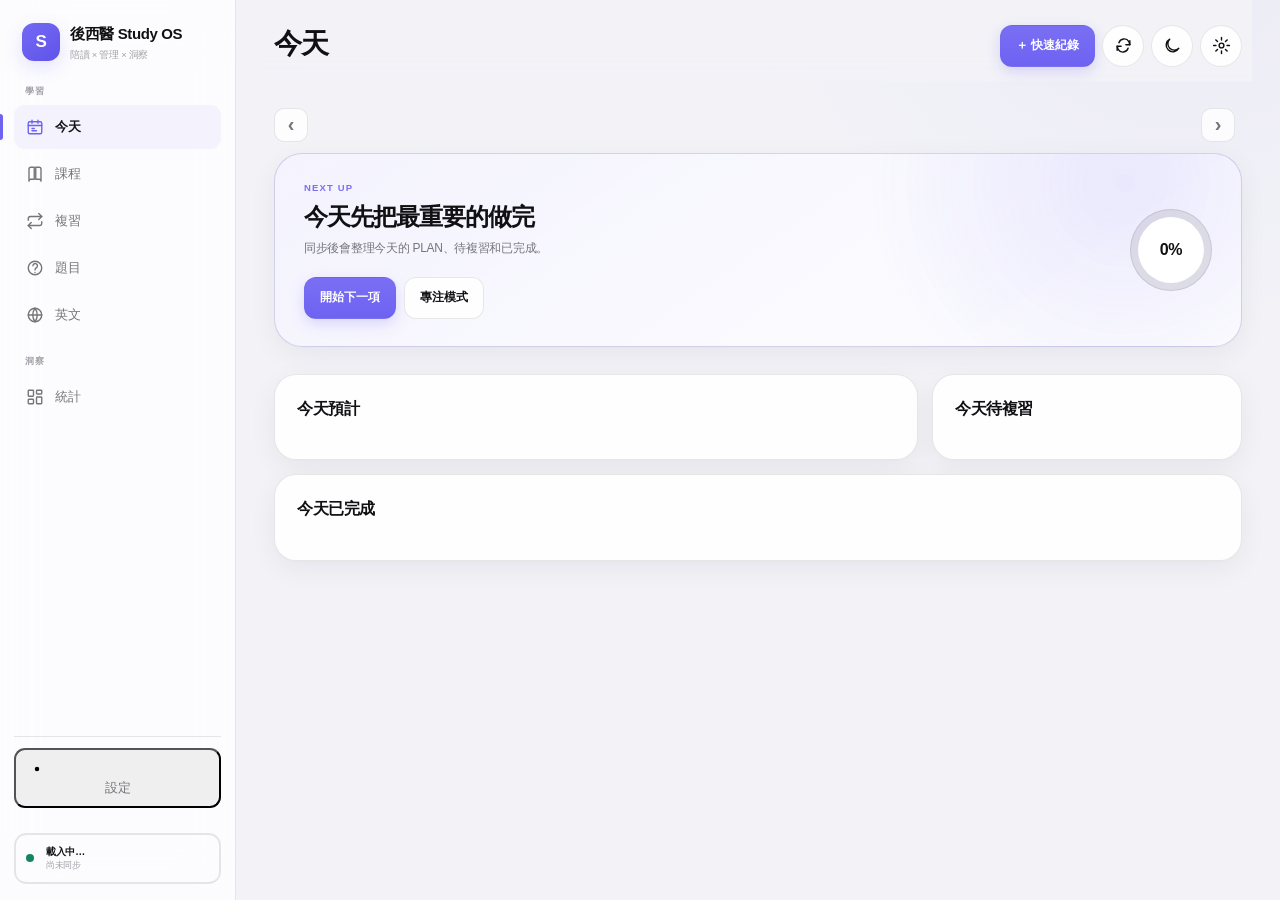
==== index.html @ f929968f "Cache + Sync Fix Final" ====
<!doctype html>
<html lang="zh-Hant">
<head>
<meta charset="utf-8">
<meta name="viewport" content="width=device-width,initial-scale=1,viewport-fit=cover">
<meta name="theme-color" content="#6d63f2">
<title>後西醫 Study OS</title>
<link rel="manifest" href="manifest.webmanifest">
<link rel="apple-touch-icon" href="icon-180.png">
<style>
:root{
  --bg:#f3f5f9;--panel:rgba(255,255,255,.92);--panel2:#fff;--text:#101828;--muted:#667085;
  --line:#e6e9ef;--accent:#6d63f2;--accent2:#9b8cff;--soft:#eeecff;--green:#13966a;
  --greenSoft:#e7f8f1;--amber:#c98212;--amberSoft:#fff4da;--red:#d64545;--redSoft:#ffeded;
  --blue:#3478f6;--shadow:0 18px 50px rgba(18,25,38,.075);--radius:21px
}
[data-theme="dark"]{
  --bg:#0b0f17;--panel:rgba(19,25,37,.93);--panel2:#121823;--text:#f6f7fb;--muted:#98a2b3;
  --line:#263144;--accent:#9c96ff;--accent2:#b5adff;--soft:#28234d;--green:#50d5a2;
  --greenSoft:#12352a;--amber:#f3bb59;--amberSoft:#3c2d13;--red:#ff7777;--redSoft:#401f23;
  --blue:#74a6ff;--shadow:0 18px 50px rgba(0,0,0,.28)
}
*{box-sizing:border-box}html{scroll-behavior:smooth}body{margin:0;background:var(--bg);color:var(--text);font-family:-apple-system,BlinkMacSystemFont,"SF Pro Display","PingFang TC","Noto Sans TC","Segoe UI",sans-serif;letter-spacing:-.014em}
button,input,select,textarea{font:inherit}button{cursor:pointer}.hidden{display:none!important}
.shell{display:grid;grid-template-columns:244px 1fr;min-height:100vh}
.sidebar{position:fixed;inset:0 auto 0 0;width:244px;padding:27px 17px;border-right:1px solid var(--line);background:color-mix(in srgb,var(--panel2) 94%,transparent);backdrop-filter:blur(22px);z-index:30}
.brand{display:flex;gap:11px;align-items:center;padding:0 9px 22px}.logo{width:43px;height:43px;border-radius:14px;background:linear-gradient(135deg,var(--accent),#927cff);display:grid;place-items:center;color:white;font-weight:900;box-shadow:0 10px 25px rgba(109,99,242,.25)}
.brand h1{font-size:16px;margin:0}.brand small{display:block;color:var(--muted);font-size:11px;margin-top:3px}
.nav{display:grid;gap:5px}.nav button,.mobile-nav button{border:0;background:transparent;color:var(--muted)}
.nav button{padding:11px 12px;border-radius:13px;text-align:left;display:flex;gap:10px;align-items:center;font-weight:620}.nav button:hover,.nav button.active{background:var(--soft);color:var(--accent)}.nav button.active{font-weight:780}
.nav svg,.mobile-nav svg,.icon-btn svg{width:19px;height:19px;fill:none;stroke:currentColor;stroke-width:1.8;stroke-linecap:round;stroke-linejoin:round}
.sidebar-foot{position:absolute;left:17px;right:17px;bottom:20px}.syncbox{padding:12px;border-radius:15px;border:1px solid var(--line);background:var(--panel);font-size:11px;color:var(--muted);line-height:1.5}.dot{width:8px;height:8px;border-radius:50%;display:inline-block;background:var(--green);margin-right:6px}.dot.warn{background:var(--amber)}.dot.bad{background:var(--red)}
.main{grid-column:2;width:100%;max-width:1480px;margin:0 auto;padding:27px 32px 78px}
.topbar{display:flex;align-items:center;justify-content:space-between;gap:16px;margin-bottom:22px}.hello h2{margin:0 0 5px;font-size:25px}.hello p{margin:0;color:var(--muted);font-size:13px}.top-actions{display:flex;gap:8px;align-items:center}
.btn{border:1px solid var(--line);background:var(--panel2);color:var(--text);padding:10px 14px;border-radius:13px;font-weight:700;box-shadow:0 3px 10px rgba(16,24,40,.025)}.btn:hover{transform:translateY(-1px)}.btn.primary{background:var(--accent);border-color:var(--accent);color:white}.btn.danger{color:var(--red)}.btn.small{padding:7px 10px;border-radius:10px;font-size:12px}.icon-btn{width:42px;height:42px;display:grid;place-items:center;padding:0}
.view{display:none}.view.active{display:block}
.card{background:var(--panel);border:1px solid var(--line);border-radius:var(--radius);box-shadow:var(--shadow);backdrop-filter:blur(18px)}
.kpis{display:grid;grid-template-columns:repeat(4,minmax(0,1fr));gap:13px;margin-bottom:13px}.kpi{padding:18px}.kpi .label{color:var(--muted);font-size:12px}.kpi .value{font-size:29px;font-weight:850;margin-top:10px}.kpi .sub{font-size:11px;color:var(--muted);margin-top:5px}
.grid2{display:grid;grid-template-columns:minmax(0,1.35fr) minmax(300px,.65fr);gap:13px;margin-bottom:13px}.grid-equal{display:grid;grid-template-columns:repeat(2,minmax(0,1fr));gap:13px;margin-bottom:13px}.section{padding:19px}.section-head{display:flex;justify-content:space-between;align-items:center;gap:10px;margin-bottom:14px}.section-head h3{font-size:15px;margin:0}.section-head span{font-size:11px;color:var(--muted)}
.hero{padding:24px;background:linear-gradient(135deg,color-mix(in srgb,var(--accent) 13%,var(--panel)),var(--panel));margin-bottom:13px}.hero h3{margin:0 0 7px;font-size:19px}.hero p{margin:0;color:var(--muted);font-size:13px}.hero-actions{display:flex;gap:8px;margin-top:16px;flex-wrap:wrap}
.list{display:grid;gap:8px}.item{display:flex;align-items:center;justify-content:space-between;gap:12px;padding:12px 13px;border:1px solid var(--line);border-radius:14px;background:color-mix(in srgb,var(--panel2) 75%,transparent)}.item-main{min-width:0}.item strong{display:block;font-size:13px;line-height:1.35}.item small{display:block;color:var(--muted);font-size:11px;margin-top:4px;line-height:1.35}.item-actions{display:flex;gap:6px;flex-shrink:0}
.empty{color:var(--muted);font-size:12px;text-align:center;padding:22px 8px}
.subject-grid{display:grid;grid-template-columns:repeat(2,minmax(0,1fr));gap:11px}.subject-card{border:1px solid var(--line);border-radius:16px;padding:14px;background:color-mix(in srgb,var(--panel2) 78%,transparent)}.subject-top{display:flex;justify-content:space-between;gap:10px}.subject-name{font-weight:800}.subject-pct{font-size:12px;color:var(--muted)}.progress{height:8px;background:var(--line);border-radius:99px;overflow:hidden;margin:10px 0 7px}.progress i{display:block;height:100%;background:linear-gradient(90deg,var(--accent),var(--accent2));border-radius:99px}.subject-meta{font-size:11px;color:var(--muted);display:flex;justify-content:space-between;gap:6px}.maturity{font-size:11px;color:var(--green);margin-top:7px}
.week-bars{height:165px;display:flex;gap:10px;align-items:end}.daybar{flex:1;display:grid;justify-items:center;gap:5px}.bars{height:125px;display:flex;gap:4px;align-items:end}.bar{width:10px;min-height:2px;background:var(--line);border-radius:7px 7px 3px 3px}.bar.done{background:var(--accent)}.daybar label{font-size:10px;color:var(--muted)}
.subject-switch-wrap{display:flex;align-items:center;justify-content:space-between;gap:10px;margin-bottom:13px}.subject-switch{display:flex;gap:4px;padding:5px;border:1px solid var(--line);background:var(--panel);border-radius:15px;overflow:auto}.subject-switch button{border:0;background:transparent;color:var(--muted);font-weight:750;padding:8px 15px;border-radius:11px;white-space:nowrap}.subject-switch button.active{background:var(--accent);color:white;box-shadow:0 6px 16px rgba(109,99,242,.2)}.subject-context{font-size:11px;color:var(--muted)}
.toolbar{display:flex;gap:9px;flex-wrap:wrap;margin-bottom:13px}.search{flex:1;min-width:210px}.search input,.field input,.field select,.field textarea,.select{width:100%;padding:10px 12px;border-radius:12px;border:1px solid var(--line);background:var(--panel2);color:var(--text);outline:none}.select{width:auto}.field textarea{resize:vertical;min-height:76px}
.table-card{overflow:hidden}.table-wrap{overflow:auto;max-height:calc(100vh - 250px)}table{width:100%;border-collapse:collapse;min-width:900px}th{position:sticky;top:0;z-index:2;background:var(--panel2);padding:11px 13px;text-align:left;color:var(--muted);font-size:10px;text-transform:uppercase;letter-spacing:.04em;border-bottom:1px solid var(--line)}td{padding:12px 13px;border-bottom:1px solid var(--line);font-size:12px;vertical-align:middle}tr[data-course-key]{cursor:pointer}tr:hover td{background:color-mix(in srgb,var(--soft) 34%,transparent)}.code{color:var(--accent);font-weight:850}.badge{display:inline-flex;align-items:center;padding:4px 8px;border-radius:99px;font-size:10px;font-weight:800}.badge.done{background:var(--greenSoft);color:var(--green)}.badge.progressing{background:var(--amberSoft);color:var(--amber)}.badge.none{background:var(--line);color:var(--muted)}.badge.high{background:var(--redSoft);color:var(--red)}.badge.blue{background:color-mix(in srgb,var(--blue) 12%,transparent);color:var(--blue)}
.review-grid{display:grid;grid-template-columns:repeat(3,minmax(0,1fr));gap:13px}.review-col{padding:16px}.review-list{display:grid;gap:8px;max-height:62vh;overflow:auto}.review-item{padding:11px 12px;border:1px solid var(--line);border-radius:13px;background:color-mix(in srgb,var(--panel2) 78%,transparent)}.review-item strong{font-size:12px;display:block}.review-item small{font-size:10px;color:var(--muted);display:block;margin-top:4px}.due{color:var(--red)!important}.soon{color:var(--amber)!important}
.chips{display:flex;gap:6px;flex-wrap:wrap}.chip{font-size:10px;padding:5px 8px;border-radius:99px;background:var(--soft);color:var(--accent);font-weight:750}
.metric-row{display:grid;grid-template-columns:repeat(2,minmax(0,1fr));gap:9px}.metric{padding:12px;border-radius:14px;border:1px solid var(--line);background:color-mix(in srgb,var(--panel2) 75%,transparent)}.metric b{font-size:20px}.metric small{display:block;color:var(--muted);font-size:10px;margin-top:3px}
.source-bars{display:grid;gap:9px}.source-row{display:grid;grid-template-columns:100px 1fr 40px;align-items:center;gap:9px;font-size:11px}.source-row .progress{margin:0}
.settings-grid{display:grid;grid-template-columns:repeat(2,minmax(0,1fr));gap:13px}.setting-card{padding:19px}.note{padding:11px 12px;background:var(--soft);color:var(--muted);border-radius:12px;font-size:11px;line-height:1.55;margin-bottom:13px}.field{margin-bottom:11px}.field label{font-size:11px;color:var(--muted);font-weight:700;display:block;margin-bottom:6px}.field-row{display:grid;grid-template-columns:repeat(2,minmax(0,1fr));gap:9px}.helper{font-size:10px;color:var(--muted);margin-top:5px}.dropzone{padding:23px;border:1.5px dashed var(--line);border-radius:15px;text-align:center;color:var(--muted);font-size:12px}.dropzone.drag{border-color:var(--accent);background:var(--soft)}
.modal{position:fixed;inset:0;background:rgba(8,12,20,.48);backdrop-filter:blur(8px);z-index:100;display:none;align-items:center;justify-content:center;padding:18px}.modal.show{display:flex}.modal-card{width:min(760px,100%);max-height:90vh;overflow:auto;background:var(--panel2);border:1px solid var(--line);border-radius:22px;box-shadow:0 25px 80px rgba(0,0,0,.25)}.modal-head{position:sticky;top:0;z-index:4;background:var(--panel2);padding:17px 18px;border-bottom:1px solid var(--line);display:flex;justify-content:space-between;align-items:center}.modal-head h3{margin:0;font-size:16px}.modal-body{padding:18px}.bulk-list{display:grid;gap:7px;max-height:48vh;overflow:auto}.bulk-item{display:flex;gap:10px;align-items:center;border:1px solid var(--line);border-radius:13px;padding:10px}.bulk-main{flex:1;min-width:0}.bulk-main strong{font-size:12px;display:block}.bulk-main small{font-size:10px;color:var(--muted);display:block;margin-top:3px}.bulk-side{display:flex;gap:5px}
.detail-history{display:grid;gap:7px}.history-row{padding:10px 11px;border-left:3px solid var(--line);background:color-mix(in srgb,var(--panel) 80%,transparent);border-radius:0 11px 11px 0}.history-row.done{border-left-color:var(--green)}.history-row.plan{border-left-color:var(--accent)}.history-row small{color:var(--muted)}
.toast{position:fixed;left:50%;bottom:24px;transform:translate(-50%,20px);opacity:0;pointer-events:none;z-index:200;background:#101828;color:white;border-radius:13px;padding:11px 13px;box-shadow:0 18px 50px rgba(0,0,0,.25);font-size:12px;display:flex;gap:12px;align-items:center;transition:.2s}.toast.show{opacity:1;transform:translate(-50%,0);pointer-events:auto}.toast button{border:0;background:#fff;color:#101828;padding:5px 8px;border-radius:8px;font-size:10px;font-weight:800}
.update-banner{position:fixed;left:50%;top:15px;transform:translateX(-50%);z-index:210;background:var(--text);color:var(--bg);border-radius:13px;padding:10px 13px;font-size:11px;box-shadow:var(--shadow)}
.mobile-nav{display:none}
@media(max-width:980px){.shell{grid-template-columns:1fr}.sidebar{display:none}.main{grid-column:1;padding:20px 18px 88px}.mobile-nav{display:grid;grid-template-columns:repeat(6,1fr);position:fixed;left:10px;right:10px;bottom:max(10px,env(safe-area-inset-bottom));z-index:60;background:color-mix(in srgb,var(--panel2) 95%,transparent);border:1px solid var(--line);border-radius:18px;box-shadow:0 15px 45px rgba(0,0,0,.14);backdrop-filter:blur(22px);overflow:hidden}.mobile-nav button{padding:9px 2px 8px;display:grid;justify-items:center;gap:3px;font-size:9px}.mobile-nav button.active{color:var(--accent);background:var(--soft)}.kpis{grid-template-columns:repeat(2,1fr)}.grid2,.grid-equal,.settings-grid{grid-template-columns:1fr}.review-grid{grid-template-columns:1fr}.review-list{max-height:360px}.topbar{align-items:flex-start}.top-actions .quick-label{display:none}}
@media(max-width:620px){.main{padding:16px 12px 88px}.hello h2{font-size:21px}.kpi{padding:15px}.kpi .value{font-size:25px}.subject-grid{grid-template-columns:1fr}.subject-switch-wrap{display:block}.subject-switch{display:grid;grid-template-columns:repeat(4,1fr);margin-bottom:7px}.subject-switch button{padding:8px 4px;font-size:11px}.subject-context{text-align:right}.field-row{grid-template-columns:1fr}.item{align-items:flex-start;flex-direction:column}.item-actions{width:100%}.item-actions .btn{flex:1}.modal{padding:8px}.modal-card{border-radius:18px;max-height:94vh}}

/* ===== UI/UX POLISH FINAL ===== */
:root{
  --ease:cubic-bezier(.2,.8,.2,1);
}
body{transition:background .22s var(--ease),color .22s var(--ease)}
button,.btn,.item,.subject-card,.review-item,.kpi,.card{transition:transform .16s var(--ease),box-shadow .16s var(--ease),background .16s var(--ease),border-color .16s var(--ease)}
button:active,.btn:active{transform:scale(.985)}
.card:hover{box-shadow:0 20px 55px rgba(16,24,40,.09)}
[data-theme="dark"] .card:hover{box-shadow:0 20px 55px rgba(0,0,0,.34)}
.focus-strip{display:grid;grid-template-columns:1fr auto;gap:14px;align-items:center;padding:18px 20px;margin-bottom:13px;background:linear-gradient(135deg,color-mix(in srgb,var(--accent) 12%,var(--panel)),var(--panel))}
.focus-strip .eyebrow{font-size:10px;letter-spacing:.08em;text-transform:uppercase;color:var(--accent);font-weight:900}
.focus-strip h3{margin:5px 0 4px;font-size:18px;line-height:1.35}
.focus-strip p{margin:0;color:var(--muted);font-size:11px}
.focus-ring{width:70px;height:70px;border-radius:50%;display:grid;place-items:center;background:conic-gradient(var(--accent) var(--ring,0%),var(--line) 0);position:relative}
.focus-ring:after{content:"";position:absolute;inset:7px;border-radius:50%;background:var(--panel2)}
.focus-ring strong{position:relative;z-index:1;font-size:15px}
.today-mini{display:grid;grid-template-columns:repeat(3,1fr);gap:8px;margin-bottom:13px}
.today-mini .mini{padding:13px 14px;border:1px solid var(--line);border-radius:15px;background:var(--panel)}
.today-mini b{display:block;font-size:20px}.today-mini small{font-size:10px;color:var(--muted)}
.plan-row.completed{opacity:.62}.plan-row.completed strong{text-decoration:line-through;text-decoration-thickness:1px}
.status-check{width:26px;height:26px;border-radius:50%;display:grid;place-items:center;background:var(--greenSoft);color:var(--green);font-size:14px;font-weight:900}
.attention-toggle{display:inline-flex;gap:5px;padding:4px;border-radius:13px;background:var(--panel);border:1px solid var(--line)}
.attention-toggle button{border:0;background:transparent;color:var(--muted);padding:7px 10px;border-radius:9px;font-size:11px;font-weight:750}
.attention-toggle button.active{background:var(--accent);color:#fff}
.action-sheet-grid{display:grid;grid-template-columns:repeat(2,1fr);gap:10px}
.action-card{border:1px solid var(--line);background:var(--panel);border-radius:16px;padding:16px;text-align:left}
.action-card b{display:block;font-size:14px}.action-card small{display:block;color:var(--muted);font-size:10px;margin-top:5px}
.action-icon{width:36px;height:36px;border-radius:12px;display:grid;place-items:center;background:var(--soft);color:var(--accent);font-weight:900;margin-bottom:11px}
.mobile-course-list{display:none}
.course-card-mobile{padding:14px;border:1px solid var(--line);border-radius:16px;background:var(--panel);margin-bottom:9px}
.course-card-mobile .row1{display:flex;justify-content:space-between;gap:10px;align-items:start}
.course-card-mobile .code2{font-weight:900;color:var(--accent);font-size:13px}
.course-card-mobile .topic2{font-weight:780;font-size:13px;margin-top:3px;line-height:1.35}
.course-card-mobile .meta2{display:flex;gap:6px;flex-wrap:wrap;margin-top:9px}
.course-card-mobile .maturity2{display:flex;align-items:center;gap:8px;margin-top:10px;font-size:10px;color:var(--muted)}
.course-card-mobile .maturity2 .progress{flex:1;margin:0}
.time-pill{font-size:10px;font-weight:850;padding:5px 8px;border-radius:999px;background:var(--soft);color:var(--accent)}
.time-pill.overdue{background:var(--redSoft);color:var(--red)}
.time-pill.today{background:var(--amberSoft);color:var(--amber)}
.sync-compact{display:inline-flex;align-items:center;gap:6px;color:var(--muted);font-size:10px}
.sync-compact .dot{margin:0}
.quick-fab{display:none;position:fixed;right:16px;bottom:88px;width:54px;height:54px;border-radius:50%;border:0;background:var(--accent);color:white;font-size:25px;box-shadow:0 16px 35px rgba(109,99,242,.33);z-index:58}
.details-group{border:1px solid var(--line);border-radius:14px;overflow:hidden}
.details-group summary{list-style:none;padding:13px 14px;cursor:pointer;font-size:12px;font-weight:800;background:color-mix(in srgb,var(--panel2) 85%,transparent)}
.details-group summary::-webkit-details-marker{display:none}
.details-group .inside{padding:14px}
.focus-modal .modal-card{width:min(520px,100%)}
.focus-screen{text-align:center;padding:10px 4px 4px}
.focus-screen .subject-chip{display:inline-block;padding:6px 10px;border-radius:999px;background:var(--soft);color:var(--accent);font-size:11px;font-weight:850}
.focus-screen h2{font-size:22px;line-height:1.35;margin:14px 0 8px}
.focus-screen .timer{font-size:56px;font-weight:900;letter-spacing:-.04em;margin:22px 0 8px}
.focus-screen p{color:var(--muted);font-size:11px}
.focus-actions{display:flex;gap:8px;justify-content:center;flex-wrap:wrap;margin-top:18px}
.soft-divider{height:1px;background:var(--line);margin:14px 0}
.skeleton{background:linear-gradient(90deg,var(--line),color-mix(in srgb,var(--line) 60%,transparent),var(--line));background-size:200% 100%;animation:shimmer 1.2s linear infinite;border-radius:8px}
@keyframes shimmer{to{background-position:-200% 0}}
@keyframes popin{from{opacity:0;transform:translateY(5px)}to{opacity:1;transform:none}}
.view.active{animation:popin .2s var(--ease)}
.toast{max-width:min(92vw,520px)}
@media(max-width:980px){
  .quick-fab{display:grid;place-items:center}
  .top-actions #quickBtn{display:none}
}
@media(max-width:700px){
  .table-card{display:none}
  .mobile-course-list{display:block}
  .focus-strip{grid-template-columns:1fr auto;padding:16px}
  .focus-ring{width:58px;height:58px}
  .today-mini{grid-template-columns:repeat(3,1fr)}
  .today-mini .mini{padding:11px}
  .today-mini b{font-size:18px}
  .action-sheet-grid{grid-template-columns:repeat(2,1fr)}
  .mobile-nav{grid-template-columns:repeat(5,1fr)}
  .mobile-nav button[data-view="dashboard"]{display:none}
  .top-actions{gap:6px}
}


/* ===== VISUAL POLISH FINAL · iOS editorial system ===== */
:root{
  --bg:#F2F2F7;
  --panel:rgba(255,255,255,.88);
  --panel2:#FFFFFF;
  --text:#111114;
  --muted:#74747A;
  --muted2:#A1A1A8;
  --line:rgba(60,60,67,.12);
  --lineStrong:rgba(60,60,67,.18);
  --accent:#6E62F2;
  --accent2:#8E84FF;
  --soft:#EFEDFF;
  --green:#15855E;
  --greenSoft:#E8F7F1;
  --amber:#A96808;
  --amberSoft:#FFF4DA;
  --red:#C83B45;
  --redSoft:#FDECEE;
  --blue:#3478F6;
  --shadow:0 1px 2px rgba(0,0,0,.025),0 8px 28px rgba(25,25,35,.055);
  --shadowFloat:0 18px 55px rgba(18,18,30,.13);
  --radius:22px;
  --radiusLarge:28px;
  --physics:#3478F6;
  --physicsSoft:#EAF2FF;
  --biology:#1A9A68;
  --biologySoft:#E9F8F1;
  --biochem:#8B5CF6;
  --biochemSoft:#F2ECFF;
  --chemistry:#E28324;
  --chemistrySoft:#FFF2E4;
}
[data-theme="dark"]{
  --bg:#000000;
  --panel:rgba(28,28,30,.88);
  --panel2:#1C1C1E;
  --text:#F5F5F7;
  --muted:#A1A1AA;
  --muted2:#73737A;
  --line:rgba(235,235,245,.11);
  --lineStrong:rgba(235,235,245,.17);
  --accent:#A29BFF;
  --accent2:#BBB5FF;
  --soft:#29264A;
  --green:#5CD6A4;
  --greenSoft:#12362A;
  --amber:#F1B75D;
  --amberSoft:#3D2C12;
  --red:#FF7D83;
  --redSoft:#411E22;
  --blue:#74A7FF;
  --shadow:0 1px 2px rgba(0,0,0,.25),0 12px 35px rgba(0,0,0,.28);
  --shadowFloat:0 22px 70px rgba(0,0,0,.48);
  --physics:#70A6FF;
  --physicsSoft:#142B4E;
  --biology:#59D5A1;
  --biologySoft:#12372A;
  --biochem:#B69AFF;
  --biochemSoft:#30244C;
  --chemistry:#F3AD66;
  --chemistrySoft:#422D17;
}
html{-webkit-text-size-adjust:100%;font-feature-settings:"tnum" 1,"cv02" 1,"cv03" 1,"cv04" 1}
body{
  background:
    radial-gradient(circle at 92% -10%,color-mix(in srgb,var(--accent) 5%,transparent),transparent 26rem),
    var(--bg);
  font-family:-apple-system,BlinkMacSystemFont,"SF Pro Display","SF Pro Text","PingFang TC","Noto Sans TC","Segoe UI",sans-serif;
  letter-spacing:-.018em;
  line-height:1.45;
}
::selection{background:color-mix(in srgb,var(--accent) 22%,transparent)}
button,input,select,textarea{-webkit-tap-highlight-color:transparent}
button{min-height:40px}
.shell{grid-template-columns:258px 1fr}
.sidebar{
  width:258px;padding:26px 18px;
  border-right:1px solid var(--line);
  background:color-mix(in srgb,var(--panel2) 78%,transparent);
  backdrop-filter:saturate(180%) blur(28px);
  -webkit-backdrop-filter:saturate(180%) blur(28px)
}
.brand{padding:1px 10px 28px;gap:12px}
.logo{
  width:42px;height:42px;border-radius:13px;
  background:linear-gradient(145deg,#7469F5,#5F54E9);
  box-shadow:inset 0 1px 0 rgba(255,255,255,.25),0 8px 24px rgba(93,82,232,.24);
  font-size:17px
}
.brand h1{font-size:16px;font-weight:760;letter-spacing:-.025em}
.brand small{font-size:10px;margin-top:3px;color:var(--muted2)}
.nav{gap:3px}
.nav button{
  min-height:44px;padding:11px 13px;border-radius:12px;
  font-size:13px;font-weight:590;letter-spacing:-.012em
}
.nav button.active{
  background:color-mix(in srgb,var(--accent) 10%,transparent);
  color:var(--accent);font-weight:730
}
.nav button:hover{background:color-mix(in srgb,var(--accent) 7%,transparent)}
.nav svg{width:18px;height:18px;stroke-width:1.85}
.sidebar-foot{left:18px;right:18px;bottom:18px}
.syncbox{
  border:0;background:color-mix(in srgb,var(--panel2) 68%,transparent);
  box-shadow:inset 0 0 0 1px var(--line);
  border-radius:14px;padding:11px 12px;line-height:1.55
}
.main{padding:30px 38px 88px;max-width:1500px}
.topbar{
  position:sticky;top:0;z-index:18;
  margin:-30px -10px 26px;padding:24px 10px 14px;
  background:linear-gradient(var(--bg) 62%,color-mix(in srgb,var(--bg) 86%,transparent));
  backdrop-filter:blur(18px);-webkit-backdrop-filter:blur(18px)
}
.hello h2{font-size:28px;font-weight:770;letter-spacing:-.042em;margin:0 0 3px}
.hello p{font-size:12px;color:var(--muted)}
.top-actions{gap:7px}
.btn{
  min-height:42px;padding:10px 15px;border-radius:12px;
  border:1px solid var(--line);background:color-mix(in srgb,var(--panel2) 92%,transparent);
  font-size:12px;font-weight:700;box-shadow:none
}
.btn:hover{box-shadow:0 3px 12px rgba(20,20,35,.055);transform:none}
.btn.primary{
  background:linear-gradient(180deg,color-mix(in srgb,var(--accent) 92%,white),var(--accent));
  border-color:transparent;box-shadow:0 5px 14px color-mix(in srgb,var(--accent) 22%,transparent)
}
.icon-btn{width:42px;height:42px;border-radius:50%;padding:0}
.card{
  background:var(--panel);border:1px solid var(--line);
  border-radius:var(--radius);box-shadow:var(--shadow);
  backdrop-filter:saturate(150%) blur(20px);-webkit-backdrop-filter:saturate(150%) blur(20px)
}
.card:hover{box-shadow:var(--shadow)}
.section{padding:22px}
.section-head{margin-bottom:17px}
.section-head h3{font-size:16px;font-weight:740;letter-spacing:-.025em}
.section-head span{font-size:10.5px;color:var(--muted2);font-weight:550}
.kpis{gap:14px;margin-bottom:14px}
.kpi{padding:20px 21px;min-height:120px}
.kpi .label{
  color:var(--muted);font-size:10.5px;font-weight:680;
  letter-spacing:.045em;text-transform:uppercase
}
.kpi .value{
  font-size:31px;font-weight:790;letter-spacing:-.045em;margin-top:13px;
  font-variant-numeric:tabular-nums
}
.kpi .sub{font-size:10.5px;color:var(--muted2);margin-top:4px}
.grid2,.grid-equal{gap:14px;margin-bottom:14px}
.focus-strip{
  min-height:175px;padding:27px 29px;border-radius:var(--radiusLarge);
  background:
    radial-gradient(circle at 88% 15%,color-mix(in srgb,var(--accent) 12%,transparent),transparent 16rem),
    linear-gradient(145deg,color-mix(in srgb,var(--accent) 7%,var(--panel)),var(--panel));
  border-color:color-mix(in srgb,var(--accent) 12%,var(--line))
}
.focus-strip .eyebrow{font-size:9.5px;letter-spacing:.12em;color:var(--accent);opacity:.9}
.focus-strip h3{font-size:24px;font-weight:775;letter-spacing:-.04em;margin:7px 0 6px;max-width:760px}
.focus-strip p{font-size:12px;color:var(--muted)}
.hero-actions{margin-top:20px;gap:8px}
.focus-ring{width:82px;height:82px;box-shadow:inset 0 0 0 1px var(--line)}
.focus-ring:after{inset:8px;background:var(--panel2)}
.focus-ring strong{font-size:16px;font-weight:790;letter-spacing:-.025em}
.today-mini{gap:10px;margin-bottom:14px}
.today-mini .mini{
  padding:16px 17px;border-radius:17px;border:1px solid var(--line);
  background:color-mix(in srgb,var(--panel2) 82%,transparent)
}
.today-mini b{font-size:23px;font-weight:770;letter-spacing:-.04em}
.today-mini small{font-size:10px;color:var(--muted);font-weight:580}
.list{gap:9px}
.item{
  padding:14px 15px;border-radius:15px;border-color:var(--line);
  background:color-mix(in srgb,var(--panel2) 76%,transparent)
}
.item:hover{background:color-mix(in srgb,var(--panel2) 94%,transparent)}
.item strong{font-size:13px;font-weight:690;line-height:1.42;letter-spacing:-.018em}
.item small{font-size:10.5px;color:var(--muted);margin-top:5px}
.empty{font-size:11px;padding:28px 10px;color:var(--muted2)}
.status-check{width:28px;height:28px;font-size:13px}
.subject-grid{gap:12px}
.subject-card{
  position:relative;overflow:hidden;padding:17px 17px 16px;border-radius:18px;
  background:color-mix(in srgb,var(--panel2) 82%,transparent)
}
.subject-card:before{
  content:"";position:absolute;left:0;top:0;bottom:0;width:3px;
  background:var(--subject-color,var(--accent));opacity:.92
}
.subject-card[data-subject="物理"]{--subject-color:var(--physics);--subject-soft:var(--physicsSoft)}
.subject-card[data-subject="生物"]{--subject-color:var(--biology);--subject-soft:var(--biologySoft)}
.subject-card[data-subject="生化"]{--subject-color:var(--biochem);--subject-soft:var(--biochemSoft)}
.subject-card[data-subject="化學"]{--subject-color:var(--chemistry);--subject-soft:var(--chemistrySoft)}
.subject-card .progress i{background:var(--subject-color,var(--accent))}
.subject-card .maturity{color:var(--subject-color,var(--green));font-weight:650}
.subject-name{font-size:14px;font-weight:760}
.subject-pct{font-size:12px;font-weight:730;color:var(--subject-color,var(--muted))}
.subject-meta{font-size:10px;color:var(--muted2)}
.progress{height:6px;background:color-mix(in srgb,var(--lineStrong) 80%,transparent)}
.progress i{background:linear-gradient(90deg,var(--accent),var(--accent2))}
.subject-switch{
  border:0;background:color-mix(in srgb,var(--panel2) 74%,transparent);
  box-shadow:inset 0 0 0 1px var(--line);border-radius:13px;padding:4px
}
.subject-switch button{min-height:36px;padding:7px 14px;border-radius:9px;font-size:11px;font-weight:680}
.subject-switch button.active{box-shadow:0 2px 8px rgba(20,20,30,.08)}
.subject-switch button[data-course-subject="物理"].active,.subject-switch button[data-review-subject="物理"].active{background:var(--physics)}
.subject-switch button[data-course-subject="生物"].active,.subject-switch button[data-review-subject="生物"].active{background:var(--biology)}
.subject-switch button[data-course-subject="生化"].active,.subject-switch button[data-review-subject="生化"].active{background:var(--biochem)}
.subject-switch button[data-course-subject="化學"].active,.subject-switch button[data-review-subject="化學"].active{background:var(--chemistry)}
.toolbar{gap:8px;margin-bottom:14px}
.search input,.field input,.field select,.field textarea,.select{
  min-height:42px;border-radius:11px;border-color:var(--lineStrong);
  background:color-mix(in srgb,var(--panel2) 88%,transparent);
  font-size:12px;padding:10px 12px
}
.search input:focus,.field input:focus,.field select:focus,.field textarea:focus,.select:focus{
  border-color:color-mix(in srgb,var(--accent) 50%,var(--line));
  box-shadow:0 0 0 3px color-mix(in srgb,var(--accent) 10%,transparent)
}
.attention-toggle{border:0;box-shadow:inset 0 0 0 1px var(--line);border-radius:12px;background:color-mix(in srgb,var(--panel2) 76%,transparent)}
.attention-toggle button{min-height:34px;font-size:10.5px}
.table-card{border-radius:20px}
th{
  background:color-mix(in srgb,var(--panel2) 96%,transparent);
  font-size:9.5px;font-weight:720;letter-spacing:.07em;
  padding:12px 14px;border-color:var(--line)
}
td{padding:13px 14px;font-size:11.5px;border-color:var(--line)}
tr:hover td{background:color-mix(in srgb,var(--soft) 25%,transparent)}
.badge{padding:5px 8px;font-size:9.5px;letter-spacing:.01em}
.review-grid{gap:14px}
.review-col{padding:18px}
.review-item{padding:13px 14px;border-radius:14px}
.review-item strong{font-size:12px;font-weight:700}
.review-item small{font-size:10px;margin-top:6px}
.time-pill{padding:4px 7px;font-size:9px;letter-spacing:.01em}
.metric-row{gap:10px}
.metric{padding:14px;border-radius:15px;background:color-mix(in srgb,var(--panel2) 76%,transparent)}
.metric b{font-size:23px;font-weight:770;letter-spacing:-.035em}
.metric small{font-size:9.5px}
.week-bars{
  position:relative;height:190px;gap:14px;padding:16px 5px 0;
  border-bottom:1px solid var(--line)
}
.week-bars:before,.week-bars:after{
  content:"";position:absolute;left:0;right:0;height:1px;background:var(--line);pointer-events:none
}
.week-bars:before{top:42%}.week-bars:after{top:70%}
.daybar{position:relative;z-index:1;gap:7px}
.bars{height:142px;gap:5px}
.bar{width:11px;border-radius:7px 7px 2px 2px;background:color-mix(in srgb,var(--muted2) 28%,transparent)}
.bar.done{
  width:13px;background:linear-gradient(180deg,var(--accent2),var(--accent));
  box-shadow:0 5px 12px color-mix(in srgb,var(--accent) 14%,transparent)
}
.daybar label{font-size:9.5px;font-weight:650;color:var(--muted)}
.day-total{position:absolute;top:-2px;font-size:9px;color:var(--muted2);font-variant-numeric:tabular-nums}
.source-row{font-size:10.5px;grid-template-columns:92px 1fr 42px}
.settings-grid{gap:14px}
.setting-card{padding:21px}
.note{font-size:10.5px;border-radius:13px;line-height:1.6}
.modal{
  background:rgba(0,0,0,.22);
  backdrop-filter:saturate(120%) blur(18px);
  -webkit-backdrop-filter:saturate(120%) blur(18px)
}
.modal-card{
  border-radius:26px;border-color:var(--line);
  box-shadow:var(--shadowFloat);
  background:color-mix(in srgb,var(--panel2) 96%,transparent)
}
.modal-head{padding:16px 18px;background:color-mix(in srgb,var(--panel2) 92%,transparent);backdrop-filter:blur(18px)}
.modal-head h3{font-size:16px;font-weight:760}
.action-card{min-height:128px;border-radius:18px;padding:17px;background:color-mix(in srgb,var(--panel2) 84%,transparent)}
.action-card:hover{background:var(--soft);border-color:color-mix(in srgb,var(--accent) 20%,var(--line))}
.action-icon{width:39px;height:39px;border-radius:12px}
.course-card-mobile{
  border-radius:18px;padding:15px 16px;margin-bottom:10px;
  box-shadow:0 1px 0 rgba(0,0,0,.015)
}
.course-card-mobile .code2{font-size:11px;letter-spacing:.02em}
.course-card-mobile .topic2{font-size:13px;font-weight:700;line-height:1.42}
.course-card-mobile .maturity2{font-size:9.5px;margin-top:12px}
.quick-fab{
  width:56px;height:56px;right:17px;
  background:linear-gradient(180deg,color-mix(in srgb,var(--accent) 92%,white),var(--accent));
  box-shadow:0 14px 30px color-mix(in srgb,var(--accent) 26%,transparent),inset 0 1px 0 rgba(255,255,255,.26)
}
.toast{
  border-radius:15px;background:rgba(24,24,28,.92);
  backdrop-filter:blur(18px);-webkit-backdrop-filter:blur(18px);
  font-size:11px;padding:12px 14px
}
.details-group{border-radius:16px}
.details-group summary{font-size:11px;padding:14px}
.focus-screen .subject-chip{font-size:10px}
.focus-screen h2{font-size:24px;letter-spacing:-.035em}
.focus-screen .timer{font-size:62px;font-weight:760;font-variant-numeric:tabular-nums}
.mobile-nav button{min-height:50px}
@media(max-width:980px){
  body{background:var(--bg)}
  .main{padding:21px 17px calc(102px + env(safe-area-inset-bottom))}
  .topbar{
    margin:-21px -5px 20px;padding:calc(14px + env(safe-area-inset-top)) 5px 10px;
    background:color-mix(in srgb,var(--bg) 88%,transparent)
  }
  .hello h2{font-size:27px}
  .mobile-nav{
    left:12px;right:12px;bottom:max(10px,env(safe-area-inset-bottom));
    border-radius:24px;border-color:var(--line);
    background:color-mix(in srgb,var(--panel2) 78%,transparent);
    backdrop-filter:saturate(180%) blur(28px);-webkit-backdrop-filter:saturate(180%) blur(28px);
    box-shadow:0 10px 35px rgba(0,0,0,.12);padding:4px
  }
  .mobile-nav button{
    border-radius:18px;padding:8px 2px 7px;font-size:9px;min-height:51px
  }
  .mobile-nav button.active{background:color-mix(in srgb,var(--accent) 11%,transparent)}
}
@media(max-width:700px){
  input,select,textarea{font-size:16px!important}
  .focus-strip{min-height:166px;padding:21px 19px;border-radius:24px}
  .focus-strip h3{font-size:21px;max-width:250px}
  .focus-strip p{font-size:10.5px;max-width:260px}
  .focus-ring{width:66px;height:66px}
  .focus-ring strong{font-size:13px}
  .today-mini{gap:8px}
  .today-mini .mini{padding:13px 12px;border-radius:16px}
  .today-mini b{font-size:21px}
  .section{padding:17px}
  .section-head{margin-bottom:13px}
  .section-head h3{font-size:15px}
  .item{padding:13px 14px}
  .item strong{font-size:12.5px}
  .item small{font-size:10px}
  .kpis{gap:9px}
  .kpi{padding:16px;min-height:104px}
  .kpi .value{font-size:26px}
  .subject-switch-wrap{margin-bottom:12px}
  .subject-switch{width:100%;display:grid;grid-template-columns:repeat(4,1fr)}
  .subject-switch button{padding:7px 3px;min-height:36px}
  .toolbar{gap:7px}
  .action-sheet-grid{gap:8px}
  .action-card{min-height:112px;padding:15px}
  .modal{align-items:flex-end;padding:0}
  .modal-card{
    width:100%!important;max-height:88vh;border-radius:28px 28px 0 0;
    border-left:0;border-right:0;border-bottom:0;
    padding-bottom:env(safe-area-inset-bottom);
    animation:sheetUp .25s var(--ease)
  }
  .focus-modal{align-items:center;padding:12px}
  .focus-modal .modal-card{border:1px solid var(--line);border-radius:26px;padding-bottom:0}
  .modal-head:before{
    content:"";position:absolute;top:7px;left:50%;transform:translateX(-50%);
    width:34px;height:5px;border-radius:99px;background:var(--lineStrong)
  }
  .modal-head{position:relative;padding-top:22px}
  .quick-fab{bottom:calc(88px + env(safe-area-inset-bottom))}
}
@keyframes sheetUp{from{transform:translateY(22px);opacity:.65}to{transform:none;opacity:1}}
@media(prefers-reduced-motion:reduce){
  *,*:before,*:after{scroll-behavior:auto!important;animation-duration:.001ms!important;transition-duration:.001ms!important}
}


.subject-dot{display:inline-block;width:7px;height:7px;border-radius:50%;margin-right:7px;vertical-align:1px;background:var(--accent)}
.subject-dot[data-subject="物理"]{background:var(--physics)}
.subject-dot[data-subject="生物"]{background:var(--biology)}
.subject-dot[data-subject="生化"]{background:var(--biochem)}
.subject-dot[data-subject="化學"]{background:var(--chemistry)}
.course-card-mobile[data-subject="物理"]{border-left:3px solid var(--physics)}
.course-card-mobile[data-subject="生物"]{border-left:3px solid var(--biology)}
.course-card-mobile[data-subject="生化"]{border-left:3px solid var(--biochem)}
.course-card-mobile[data-subject="化學"]{border-left:3px solid var(--chemistry)}


/* ===== UX COMPANION PREVIEW ===== */
:root{
  --sidebar-wide:236px;
  --sidebar-rail:68px;
}

/* Sidebar hierarchy */
.shell{grid-template-columns:var(--sidebar-wide) 1fr}
.sidebar{
  width:var(--sidebar-wide);
  padding:20px 14px 18px;
  overflow:visible;
}
.brand{
  position:relative;
  padding:3px 8px 21px;
  gap:10px;
}
.logo{
  width:38px;height:38px;border-radius:12px;
  box-shadow:0 6px 18px color-mix(in srgb,var(--accent) 18%,transparent);
  flex:0 0 auto;
}
.brand-copy{min-width:0}
.brand-copy h1{font-size:15px;white-space:nowrap}
.brand-copy small{font-size:9.5px;color:var(--muted2);white-space:nowrap}
.sidebar-toggle{
  position:absolute;right:-28px;top:8px;z-index:4;
  width:28px;height:28px;min-height:28px;padding:0;
  border:1px solid var(--line);border-radius:50%;
  background:var(--panel2);color:var(--muted);
  box-shadow:0 4px 14px rgba(0,0,0,.06);
  display:grid;place-items:center;font-size:18px;line-height:1;
  opacity:0;transform:translateX(-3px);
  transition:.16s var(--ease)
}
.sidebar:hover .sidebar-toggle{opacity:1;transform:none}
.nav-section{margin-top:2px}
.insight-section{margin-top:18px}
.nav-section-title{
  padding:0 11px 7px;
  font-size:9px;font-weight:760;letter-spacing:.11em;
  color:var(--muted2);text-transform:uppercase
}
.nav{gap:3px}
.nav-item{
  position:relative;width:100%;min-height:42px;
  padding:9px 11px!important;border-radius:11px!important;
  gap:10px!important;color:var(--muted)!important;
  font-size:12.5px!important;font-weight:590!important;
  overflow:visible
}
.nav-item .nav-icon{
  width:20px;height:20px;display:grid;place-items:center;
  flex:0 0 20px
}
.nav-item .nav-icon svg{width:18px;height:18px}
.nav-item .nav-label{white-space:nowrap}
.nav-item:hover{
  background:color-mix(in srgb,var(--accent) 5%,transparent)!important;
  color:var(--text)!important
}
.nav-item.active{
  background:color-mix(in srgb,var(--accent) 7%,transparent)!important;
  color:var(--text)!important;
  font-weight:710!important
}
.nav-item.active:before{
  content:"";position:absolute;left:-14px;top:9px;bottom:9px;
  width:3px;border-radius:0 3px 3px 0;background:var(--accent)
}
.nav-item.active .nav-icon{color:var(--accent)}
.nav-badge{
  margin-left:auto;min-width:20px;height:20px;padding:0 6px;
  border-radius:999px;display:grid;place-items:center;
  background:var(--redSoft);color:var(--red);
  font-size:9px;font-weight:800
}
.nav-badge.hidden{display:none}
.sidebar-utility{
  position:absolute;left:14px;right:14px;bottom:92px;
  padding-top:11px;border-top:1px solid var(--line)
}
.sidebar-foot{left:14px;right:14px;bottom:16px}
.syncbox{
  display:grid;grid-template-columns:auto 1fr;
  align-items:center;gap:0 6px;padding:10px 11px;
  border-radius:12px;background:transparent;
  border:1px solid var(--line);font-size:10px
}
.syncbox .dot{grid-row:1/3}
.sync-main{color:var(--text);font-weight:630}
.sync-sub{color:var(--muted2);font-size:9px}

/* Manual collapsed rail */
body.sidebar-collapsed .shell{grid-template-columns:var(--sidebar-rail) 1fr}
body.sidebar-collapsed .sidebar{width:var(--sidebar-rail);padding-left:10px;padding-right:10px}
body.sidebar-collapsed .brand{justify-content:center;padding-left:0;padding-right:0}
body.sidebar-collapsed .brand-copy,
body.sidebar-collapsed .nav-label,
body.sidebar-collapsed .nav-section-title,
body.sidebar-collapsed .sync-main,
body.sidebar-collapsed .sync-sub{display:none}
body.sidebar-collapsed .brand .logo{width:36px;height:36px}
body.sidebar-collapsed .nav-item{justify-content:center;padding:9px!important}
body.sidebar-collapsed .nav-item.active:before{left:-10px}
body.sidebar-collapsed .nav-badge{
  position:absolute;right:1px;top:2px;
  min-width:16px;height:16px;padding:0 4px;font-size:8px
}
body.sidebar-collapsed .sidebar-utility{left:10px;right:10px}
body.sidebar-collapsed .sidebar-foot{left:10px;right:10px}
body.sidebar-collapsed .syncbox{display:flex;justify-content:center;padding:10px 4px}
body.sidebar-collapsed .syncbox .dot{margin:0}
body.sidebar-collapsed .sidebar-toggle{right:-22px;transform:rotate(180deg)}
body.sidebar-collapsed .nav-item:after{
  content:attr(data-label);
  position:absolute;left:calc(100% + 11px);top:50%;
  transform:translateY(-50%) translateX(-3px);
  padding:7px 9px;border:1px solid var(--line);
  border-radius:9px;background:rgba(25,25,28,.92);color:white;
  font-size:10px;font-weight:650;white-space:nowrap;
  box-shadow:0 10px 30px rgba(0,0,0,.16);
  opacity:0;pointer-events:none;transition:.14s var(--ease);z-index:90
}
body.sidebar-collapsed .nav-item:hover:after{
  opacity:1;transform:translateY(-50%) translateX(0)
}

/* Focus dock – persistent companion control */
.focus-dock{
  display:none;
  position:sticky;top:72px;z-index:17;
  margin:0 0 14px;padding:10px 12px;
  border:1px solid color-mix(in srgb,var(--accent) 17%,var(--line));
  border-radius:16px;
  background:color-mix(in srgb,var(--panel2) 91%,transparent);
  box-shadow:0 10px 32px rgba(25,25,40,.07);
  backdrop-filter:saturate(170%) blur(22px);
  -webkit-backdrop-filter:saturate(170%) blur(22px)
}
.focus-dock.show{display:block;animation:popin .18s var(--ease)}
.focus-dock-state{
  display:flex;align-items:center;gap:6px;
  color:var(--accent);font-size:9px;font-weight:780;
  letter-spacing:.06em;text-transform:uppercase;margin-bottom:5px
}
.focus-live-dot{
  width:7px;height:7px;border-radius:50%;background:var(--accent);
  box-shadow:0 0 0 4px color-mix(in srgb,var(--accent) 10%,transparent)
}
.focus-dock.paused .focus-live-dot{background:var(--amber);box-shadow:none}
.focus-dock-main{display:grid;grid-template-columns:minmax(0,1fr) auto auto;align-items:center;gap:12px}
.focus-dock-copy{min-width:0}
.focus-dock-copy strong{
  display:block;font-size:12.5px;font-weight:720;
  white-space:nowrap;overflow:hidden;text-overflow:ellipsis
}
.focus-dock-copy small{
  display:block;font-size:9.5px;color:var(--muted);
  white-space:nowrap;overflow:hidden;text-overflow:ellipsis;margin-top:2px
}
.focus-dock-time{
  font-size:22px;font-weight:760;letter-spacing:-.035em;
  font-variant-numeric:tabular-nums
}
.focus-dock-actions{display:flex;gap:5px}
.dock-btn{
  min-height:32px;padding:6px 9px;border-radius:9px;
  border:1px solid var(--line);background:transparent;color:var(--text);
  font-size:9.5px;font-weight:700
}
.dock-btn:hover{background:var(--soft)}
.dock-btn.complete{background:var(--accent);border-color:var(--accent);color:white}

/* Better chart interaction */
.week-bars .daybar{
  cursor:pointer;border-radius:10px;
  transition:background .14s var(--ease);
  padding:0 4px
}
.week-bars .daybar:hover{background:color-mix(in srgb,var(--accent) 5%,transparent)}
.week-bars .daybar:after{
  content:"";position:absolute;top:4px;bottom:22px;left:50%;
  width:1px;background:color-mix(in srgb,var(--accent) 22%,transparent);
  opacity:0;pointer-events:none
}
.week-bars .daybar:hover:after{opacity:1}
.week-bars .daybar.is-today label{
  color:var(--accent);font-weight:820
}
.week-bars .daybar.is-today label:after{
  content:"";display:block;width:4px;height:4px;border-radius:50%;
  background:var(--accent);margin:3px auto 0
}
.chart-tooltip{
  position:fixed;z-index:999;display:none;
  width:190px;padding:11px 12px;
  border-radius:13px;border:1px solid rgba(255,255,255,.10);
  background:rgba(24,24,28,.94);color:#fff;
  box-shadow:0 15px 42px rgba(0,0,0,.22);
  backdrop-filter:blur(18px);-webkit-backdrop-filter:blur(18px);
  pointer-events:none
}
.chart-tooltip.show{display:block;animation:popin .12s var(--ease)}
.chart-tooltip strong{display:block;font-size:11px;margin-bottom:7px}
.chart-tip-row{
  display:flex;justify-content:space-between;gap:10px;
  font-size:9.5px;color:rgba(255,255,255,.72);margin-top:4px
}
.chart-tip-row b{color:#fff;font-size:9.5px}
.chart-tip-delta{
  margin-top:8px;padding-top:7px;border-top:1px solid rgba(255,255,255,.12);
  font-size:9.5px;font-weight:680
}

/* More native-feeling hover feedback */
.subject-card{cursor:default}
.subject-card:hover{
  border-color:color-mix(in srgb,var(--subject-color,var(--accent)) 24%,var(--line));
  transform:translateY(-1px)
}
.kpi{cursor:default}
.kpi:hover{border-color:var(--lineStrong)}

/* Desktop narrow window = Companion Mode, NOT mobile site */
@media (hover:hover) and (pointer:fine) and (max-width:1100px){
  .shell{grid-template-columns:var(--sidebar-rail) 1fr!important}
  .sidebar{
    display:block!important;width:var(--sidebar-rail)!important;
    padding:18px 10px!important
  }
  .main{
    grid-column:2!important;padding:20px 20px 72px!important
  }
  .mobile-nav{display:none!important}
  .brand{justify-content:center;padding:2px 0 20px}
  .brand-copy,.nav-label,.nav-section-title,.sync-main,.sync-sub{display:none!important}
  .brand .logo{width:36px;height:36px}
  .nav-item{justify-content:center!important;padding:9px!important}
  .nav-item.active:before{left:-10px}
  .nav-badge{
    position:absolute;right:1px;top:2px;
    min-width:16px;height:16px;padding:0 4px;font-size:8px
  }
  .sidebar-utility{left:10px;right:10px}
  .sidebar-foot{left:10px;right:10px}
  .syncbox{display:flex;justify-content:center;padding:10px 4px}
  .syncbox .dot{margin:0}
  .sidebar-toggle{display:none}
  .nav-item:after{
    content:attr(data-label);
    position:absolute;left:calc(100% + 10px);top:50%;
    transform:translateY(-50%) translateX(-3px);
    padding:7px 9px;border-radius:9px;
    background:rgba(25,25,28,.92);color:#fff;
    box-shadow:0 10px 28px rgba(0,0,0,.18);
    font-size:10px;font-weight:650;white-space:nowrap;
    opacity:0;pointer-events:none;transition:.14s var(--ease);z-index:100
  }
  .nav-item:hover:after{opacity:1;transform:translateY(-50%) translateX(0)}
}

/* True companion layout when Mac/browser window is very narrow */
@media (hover:hover) and (pointer:fine) and (max-width:720px){
  :root{--sidebar-rail:60px}
  .sidebar{width:60px!important;padding-left:8px!important;padding-right:8px!important}
  .main{padding:14px 12px 54px!important}
  .topbar{
    position:sticky;top:0;margin:-14px -2px 10px;
    padding:13px 2px 9px;
    background:color-mix(in srgb,var(--bg) 91%,transparent)
  }
  .hello h2{font-size:20px}
  .hello p{font-size:9px}
  .top-actions{gap:4px}
  .top-actions .btn{width:36px;height:36px;min-height:36px;padding:0}
  .top-actions #quickBtn{display:none}
  .focus-dock{
    top:59px;margin-bottom:10px;border-radius:14px;padding:9px 10px
  }
  .focus-dock-state{display:none}
  .focus-dock-main{
    grid-template-columns:minmax(0,1fr) auto;
    gap:8px
  }
  .focus-dock-time{font-size:20px}
  .focus-dock-actions{
    grid-column:1/-1;display:grid;grid-template-columns:repeat(3,1fr)
  }
  .dock-btn{min-height:31px}
  .focus-strip{min-height:auto;padding:16px!important;grid-template-columns:1fr auto}
  .focus-strip h3{font-size:18px!important;max-width:260px}
  .focus-strip p{font-size:9.5px!important}
  .focus-strip .hero-actions{margin-top:13px}
  .focus-ring{width:54px!important;height:54px!important}
  .today-mini{gap:6px}
  .today-mini .mini{padding:11px 9px!important}
  .today-mini b{font-size:18px!important}
  .today-mini small{font-size:8.5px}
  .grid2,.grid-equal,.settings-grid,.review-grid{grid-template-columns:1fr!important}
  .section{padding:14px!important;border-radius:18px}
  .section-head h3{font-size:13.5px}
  .item{padding:11px 12px!important}
  .item strong{font-size:11.5px!important}
  .item small{font-size:9px!important}
  .table-card{display:none!important}
  .mobile-course-list{display:block!important}
  .kpis{grid-template-columns:repeat(2,1fr)!important;gap:7px}
  .kpi{min-height:94px;padding:13px!important}
  .kpi .value{font-size:23px!important}
  .subject-grid{grid-template-columns:1fr!important}
  .toolbar{flex-wrap:wrap}
  .search{min-width:100%}
  .quick-fab{display:grid!important;bottom:16px!important}
}

/* Touch/mobile keeps mobile navigation */
@media (hover:none), (pointer:coarse){
  @media(max-width:980px){
    .sidebar{display:none!important}
    .shell{grid-template-columns:1fr!important}
    .main{grid-column:1!important}
    .mobile-nav{display:grid!important}
  }
}


/* ===== UX MASTER FINAL ===== */

/* Date navigator / lightweight history */
.date-navigator{
  display:grid;grid-template-columns:34px minmax(0,1fr) 34px auto;
  align-items:center;gap:7px;margin-bottom:11px
}
.date-arrow,.today-return{
  min-height:34px;border:1px solid var(--line);border-radius:10px;
  background:color-mix(in srgb,var(--panel2) 82%,transparent);
  color:var(--text);font-size:13px;font-weight:700
}
.date-arrow{width:34px;padding:0;font-size:20px;color:var(--muted)}
.today-return{padding:6px 10px;font-size:9.5px;color:var(--accent)}
.today-return.hidden{display:none}
.date-window{
  min-width:0;display:grid;grid-template-columns:repeat(3,1fr);gap:6px
}
.date-chip{
  min-width:0;padding:7px 9px;border-radius:11px;border:1px solid transparent;
  text-align:center;color:var(--muted);background:transparent;
  transition:.14s var(--ease);cursor:pointer
}
.date-chip:hover{background:color-mix(in srgb,var(--accent) 5%,transparent)}
.date-chip.active{
  background:color-mix(in srgb,var(--accent) 8%,transparent);
  border-color:color-mix(in srgb,var(--accent) 13%,var(--line));
  color:var(--text)
}
.date-chip b{display:block;font-size:11px;white-space:nowrap}
.date-chip small{display:block;font-size:8.5px;color:var(--muted2);margin-top:1px}
.date-chip.today b:after{
  content:"";display:inline-block;width:4px;height:4px;margin-left:5px;
  border-radius:50%;background:var(--accent);vertical-align:2px
}

/* Generic progressive disclosure tooltip */
.smart-tooltip{
  position:fixed;z-index:1000;display:none;
  width:min(260px,calc(100vw - 24px));padding:12px 13px;
  border-radius:14px;border:1px solid rgba(255,255,255,.10);
  background:rgba(24,24,28,.95);color:#fff;
  box-shadow:0 18px 50px rgba(0,0,0,.25);
  backdrop-filter:blur(18px);-webkit-backdrop-filter:blur(18px);
  pointer-events:none
}
.smart-tooltip.show{display:block;animation:popin .12s var(--ease)}
.smart-tooltip strong{display:block;font-size:11px;margin-bottom:7px}
.smart-tooltip .tip-grid{
  display:grid;grid-template-columns:1fr auto;gap:5px 12px;
  font-size:9.5px;color:rgba(255,255,255,.68)
}
.smart-tooltip .tip-grid b{font-size:9.5px;color:#fff}
.smart-tooltip .tip-note{
  margin-top:8px;padding-top:7px;border-top:1px solid rgba(255,255,255,.11);
  font-size:9px;line-height:1.5;color:rgba(255,255,255,.72)
}

/* Context menu */
.context-menu{
  position:fixed;z-index:1100;display:none;min-width:170px;
  padding:5px;border-radius:13px;border:1px solid var(--line);
  background:color-mix(in srgb,var(--panel2) 96%,transparent);
  box-shadow:0 18px 50px rgba(0,0,0,.18);
  backdrop-filter:blur(20px);-webkit-backdrop-filter:blur(20px)
}
.context-menu.show{display:grid;animation:popin .12s var(--ease)}
.context-menu button{
  text-align:left;min-height:35px;padding:7px 10px;border:0;border-radius:9px;
  background:transparent;color:var(--text);font-size:10.5px;font-weight:620
}
.context-menu button:hover{background:var(--soft);color:var(--accent)}

/* Course progressive disclosure */
.course-row-wrap{position:relative}
.course-quick-actions{
  display:flex;gap:4px;justify-content:flex-end;
  opacity:0;transform:translateX(4px);
  transition:.14s var(--ease);pointer-events:none
}
tr[data-course-key]:hover .course-quick-actions,
.course-card-mobile:hover .course-quick-actions{
  opacity:1;transform:none;pointer-events:auto
}
.course-mini-action{
  min-height:28px!important;padding:4px 7px!important;
  border:1px solid var(--line);border-radius:8px;
  background:var(--panel2);color:var(--muted);
  font-size:8.5px;font-weight:700
}
.course-mini-action:hover{color:var(--accent);border-color:color-mix(in srgb,var(--accent) 25%,var(--line))}
.maturity-label{
  display:inline-flex;align-items:center;gap:5px;
  font-size:9px;font-weight:700;color:var(--muted)
}
.maturity-dot{width:5px;height:5px;border-radius:50%;background:var(--accent)}
.progress[data-progress-tip]{cursor:help}
.search-highlight{
  background:color-mix(in srgb,var(--amber) 20%,transparent);
  color:inherit;border-radius:3px;padding:0 1px
}

/* Swipe reveal on touch */
.course-card-mobile{position:relative;overflow:hidden;touch-action:pan-y}
.course-card-mobile .swipe-bg{
  position:absolute;inset:0;display:flex;justify-content:space-between;align-items:center;
  padding:0 14px;font-size:10px;font-weight:800;pointer-events:none;opacity:0;
  transition:opacity .12s var(--ease)
}
.course-card-mobile.swiping .swipe-bg{opacity:1}
.course-card-mobile .swipe-bg .left{color:var(--green)}
.course-card-mobile .swipe-bg .right{color:var(--accent)}
.course-card-mobile .course-card-inner{
  position:relative;z-index:1;background:var(--panel);
  margin:-15px -16px;padding:15px 16px;
  transform:translateX(0);transition:transform .18s var(--ease)
}
.course-card-mobile.swipe-left .course-card-inner{transform:translateX(-72px)}
.course-card-mobile.swipe-right .course-card-inner{transform:translateX(72px)}
.course-card-mobile .swipe-actions{
  position:absolute;top:0;bottom:0;display:flex;align-items:center;z-index:0
}
.course-card-mobile .swipe-actions.left{left:7px}
.course-card-mobile .swipe-actions.right{right:7px}
.swipe-action-btn{
  border:0;min-height:40px;padding:7px 9px;border-radius:10px;
  background:transparent;font-size:9px;font-weight:800
}
.swipe-actions.left .swipe-action-btn{color:var(--green)}
.swipe-actions.right .swipe-action-btn{color:var(--accent)}

/* Completion feedback */
@keyframes completedFlash{
  0%{transform:scale(.99);background:color-mix(in srgb,var(--greenSoft) 92%,transparent)}
  55%{transform:scale(1.006)}
  100%{transform:none;background:color-mix(in srgb,var(--panel2) 76%,transparent)}
}
.recent-complete{animation:completedFlash .58s var(--ease)}
.toast{overflow:hidden}
.toast:after{
  content:"";position:absolute;left:0;bottom:0;height:2px;width:100%;
  background:rgba(255,255,255,.45);transform-origin:left;
  animation:toastCountdown 8s linear forwards
}
@keyframes toastCountdown{from{transform:scaleX(1)}to{transform:scaleX(0)}}

/* Loading / skeleton */
.sync-loading #syncBtn svg{animation:spin .85s linear infinite}
@keyframes spin{to{transform:rotate(360deg)}}
.initial-skeleton{
  display:none;position:absolute;inset:0;z-index:6;padding:0;
  background:var(--bg)
}
body.initial-loading .view.active{position:relative;min-height:420px}
body.initial-loading .view.active>.initial-skeleton{display:block}
.skeleton-stack{display:grid;gap:12px}
.skeleton-card{height:96px;border-radius:20px;background:var(--line);position:relative;overflow:hidden}
.skeleton-card.large{height:160px}
.skeleton-card:after{
  content:"";position:absolute;inset:0;
  background:linear-gradient(90deg,transparent,color-mix(in srgb,var(--panel2) 65%,transparent),transparent);
  transform:translateX(-100%);animation:skeletonMove 1.15s infinite
}
@keyframes skeletonMove{to{transform:translateX(100%)}}

/* Compact sync status richer on hover */
.syncbox{position:relative;cursor:default}
.sync-hover-detail{
  position:absolute;left:0;bottom:calc(100% + 8px);
  width:205px;padding:10px 11px;border:1px solid var(--line);
  border-radius:12px;background:var(--panel2);box-shadow:0 16px 45px rgba(0,0,0,.14);
  opacity:0;transform:translateY(4px);pointer-events:none;
  transition:.14s var(--ease);z-index:120;font-size:9px
}
.syncbox:hover .sync-hover-detail{opacity:1;transform:none}
.sync-hover-detail .sync-detail-row{
  display:flex;justify-content:space-between;gap:9px;margin-top:4px;color:var(--muted)
}
.sync-hover-detail b{color:var(--text);font-weight:700}

/* Filter memory + clear */
.filter-clear{
  min-height:26px;padding:4px 7px;margin-left:7px;
  border:0;background:transparent;color:var(--accent);
  font-size:9px;font-weight:700
}
.filter-clear.hidden{display:none}

/* KPI: tooltip/click/sparkline */
.kpi[data-kpi-action],.metric[data-kpi-action]{cursor:pointer}
.kpi[data-kpi-action]:hover,.metric[data-kpi-action]:hover{
  border-color:color-mix(in srgb,var(--accent) 20%,var(--line))
}
.kpi .label .info-dot{
  display:inline-grid;place-items:center;width:14px;height:14px;margin-left:4px;
  border:1px solid var(--lineStrong);border-radius:50%;font-size:8px;color:var(--muted2)
}
.kpi-trend{
  display:flex;align-items:center;gap:5px;margin-top:6px;
  font-size:9px;font-weight:680;color:var(--muted)
}
.kpi-trend.up{color:var(--green)}
.kpi-trend.down{color:var(--red)}
.sparkline{
  height:24px;display:flex;align-items:flex-end;gap:2px;margin-top:8px
}
.sparkline i{
  flex:1;min-width:3px;max-width:9px;border-radius:3px 3px 1px 1px;
  background:color-mix(in srgb,var(--accent) 34%,var(--line))
}
.sparkline i:last-child{background:var(--accent)}

/* Dashboard inline disclosure */
.inline-dashboard-detail{
  margin-top:10px;padding:12px 13px;border-radius:14px;
  background:color-mix(in srgb,var(--soft) 45%,transparent);
  border:1px solid color-mix(in srgb,var(--accent) 10%,var(--line));
  animation:popin .14s var(--ease)
}
.inline-dashboard-detail.hidden{display:none}
.inline-dashboard-detail h4{margin:0 0 8px;font-size:11px}
.inline-dashboard-detail .mini-row{
  display:flex;justify-content:space-between;gap:12px;
  padding:7px 0;border-top:1px solid var(--line);font-size:9.5px
}
.next-action-clickable{cursor:pointer}
.next-action-clickable:hover{background:color-mix(in srgb,var(--accent) 5%,var(--panel2))}

/* Smart empty state */
.smart-empty-next{
  margin-top:8px;font-size:9.5px;color:var(--muted)
}
.smart-empty-next b{color:var(--text)}

/* Today hover preview */
.item[data-preview-type]{cursor:default}
.item[data-preview-type]:hover{border-color:var(--lineStrong)}

/* Scroll return indicator */
.scroll-memory-note{
  position:fixed;right:14px;bottom:14px;z-index:40;
  padding:7px 9px;border-radius:9px;background:rgba(24,24,28,.88);
  color:#fff;font-size:9px;opacity:0;pointer-events:none
}

/* Mobile/compact UX refinements */
@media(max-width:720px){
  .date-navigator{grid-template-columns:30px minmax(0,1fr) 30px}
  .today-return{grid-column:1/-1;justify-self:center}
  .date-window{gap:3px}
  .date-chip{padding:6px 4px}
  .date-chip b{font-size:9.5px}
  .date-chip small{font-size:7.5px}
}
@media(hover:none),(pointer:coarse){
  .course-quick-actions{display:none}
  .smart-tooltip{display:none!important}
  .context-menu{max-width:calc(100vw - 24px)}
}


/* ===== INSTANT LAUNCH / PERFORMANCE FINAL ===== */
body.boot-ready .view.active{animation:none}
body.background-syncing #syncDot{animation:syncPulse 1.15s ease-in-out infinite}
@keyframes syncPulse{0%,100%{opacity:.45}50%{opacity:1}}
.instant-badge{
  display:none;align-items:center;gap:5px;padding:5px 8px;
  border-radius:999px;border:1px solid var(--line);
  background:color-mix(in srgb,var(--panel2) 84%,transparent);
  color:var(--muted);font-size:9px;font-weight:650
}
body.background-syncing .instant-badge{display:inline-flex}
@media(max-width:720px){.instant-badge{padding:4px 7px;font-size:8px}}


/* ===== Stable Integrated Final ===== */
#todayReviewCard.review-paused{display:none}
#todayPlanReviewGrid.review-paused{grid-template-columns:1fr}
.setting-toggle-row{
  display:flex;align-items:center;justify-content:space-between;gap:18px;
  padding:12px 0 14px
}
.setting-toggle-row>div{min-width:0}
.setting-toggle-row strong{display:block;font-size:11.5px;margin-bottom:4px}
.setting-toggle-row small{display:block;font-size:9.5px;line-height:1.5;color:var(--muted)}
.switch{position:relative;display:inline-block;width:44px;height:26px;flex:0 0 auto}
.switch input{opacity:0;width:0;height:0;position:absolute}
.switch span{
  position:absolute;inset:0;border-radius:999px;background:var(--lineStrong);
  transition:.18s var(--ease);cursor:pointer
}
.switch span:before{
  content:"";position:absolute;width:22px;height:22px;left:2px;top:2px;
  background:#fff;border-radius:50%;box-shadow:0 2px 7px rgba(0,0,0,.18);
  transition:.18s var(--ease)
}
.switch input:checked+span{background:var(--accent)}
.switch input:checked+span:before{transform:translateX(18px)}
.sync-latest{
  margin-top:5px;font-size:8.8px;color:var(--muted2);
  white-space:nowrap;overflow:hidden;text-overflow:ellipsis
}

</style>
</head>
<body>
<div class="shell">
<aside class="sidebar" id="sidebar">
  <div class="brand">
    <div class="logo">S</div>
    <div class="brand-copy">
      <h1>後西醫 Study OS</h1>
      <small>陪讀 × 管理 × 洞察</small>
    </div>
    <button class="sidebar-toggle" id="sidebarToggle" title="收合側邊欄" aria-label="收合側邊欄">‹</button>
  </div>

  <div class="nav-section">
    <div class="nav-section-title">學習</div>
    <div class="nav">
      <button class="nav-item active" data-view="today" data-icon="today" data-label="今天">
        <span class="nav-icon"></span><span class="nav-label">今天</span>
      </button>
      <button class="nav-item" data-view="courses" data-icon="book" data-label="課程">
        <span class="nav-icon"></span><span class="nav-label">課程</span>
      </button>
      <button class="nav-item" data-view="reviews" data-icon="repeat" data-label="複習" id="reviewNav">
        <span class="nav-icon"></span><span class="nav-label">複習</span><span class="nav-badge hidden" id="reviewNavBadge"></span>
      </button>
      <button class="nav-item" data-view="questions" data-icon="question" data-label="題目" id="questionNav">
        <span class="nav-icon"></span><span class="nav-label">題目</span><span class="nav-badge hidden" id="questionNavBadge"></span>
      </button>
      <button class="nav-item" data-view="english" data-icon="globe" data-label="英文">
        <span class="nav-icon"></span><span class="nav-label">英文</span>
      </button>
    </div>
  </div>

  <div class="nav-section insight-section">
    <div class="nav-section-title">洞察</div>
    <div class="nav">
      <button class="nav-item" data-view="dashboard" data-icon="dash" data-label="統計">
        <span class="nav-icon"></span><span class="nav-label">統計</span>
      </button>
    </div>
  </div>

  <div class="sidebar-utility">
    <button class="nav-item" data-view="settings" data-icon="settings" data-label="設定">
      <span class="nav-icon"></span><span class="nav-label">設定</span>
    </button>
  </div>

  <div class="sidebar-foot">
    <div class="syncbox" id="syncBox">
      <span class="dot" id="syncDot"></span>
      <span class="sync-main" id="syncText">載入中…</span>
      <span class="sync-sub" id="syncTime">尚未同步</span>
    </div>
  </div>
</aside>

<main class="main">
  <div class="topbar">
    <div class="hello"><h2 id="pageTitle">今天</h2><p id="todayLabel"></p></div>
    <div class="top-actions">
      <button class="btn primary" id="quickBtn">＋ <span class="quick-label">快速紀錄</span></button>
      <span class="instant-badge" id="instantBadge">● 雲端同步中</span>
      <button class="btn icon-btn" id="syncBtn" title="立即同步" data-icon="refresh"></button>
      <button class="btn icon-btn" id="themeBtn" title="切換深淺色" data-icon="moon"></button><button class="btn icon-btn" id="settingsBtn" title="設定" data-icon="settings"></button>
    </div>
  </div>

  <div class="focus-dock" id="focusDock" aria-live="polite">
    <div class="focus-dock-state"><span class="focus-live-dot"></span><span id="focusDockState">專注中</span></div>
    <div class="focus-dock-main">
      <div class="focus-dock-copy">
        <strong id="focusDockTitle">尚未開始</strong>
        <small id="focusDockMeta">開始專注模式後會固定在這裡</small>
      </div>
      <div class="focus-dock-time" id="focusDockTime">00:00</div>
      <div class="focus-dock-actions">
        <button class="dock-btn" id="focusDockPause">暫停</button>
        <button class="dock-btn" id="focusDockExpand">展開</button>
        <button class="dock-btn complete" id="focusDockComplete">完成</button>
      </div>
    </div>
  </div>

  <section class="view active" id="view-today">
    <div class="date-navigator" id="dateNavigator">
      <button class="date-arrow" id="prevStudyDay" aria-label="前一天">‹</button>
      <div class="date-window" id="dateWindow"></div>
      <button class="date-arrow" id="nextStudyDay" aria-label="後一天">›</button>
      <button class="today-return hidden" id="returnToday">回今天</button>
    </div>
    <div class="focus-strip card">
      <div>
        <div class="eyebrow">NEXT UP</div>
        <h3 id="todayHero">今天先把最重要的做完</h3>
        <p id="todayHeroSub">同步後會整理今天的 PLAN、待複習和已完成。</p>
        <div class="hero-actions"><button class="btn primary" id="nextBtn">開始下一項</button><button class="btn" id="focusModeBtn">專注模式</button></div>
      </div>
      <div class="focus-ring" id="todayRing" style="--ring:0%"><strong id="todayRingText">0%</strong></div>
    </div>
    <div class="today-mini" id="todayMini"></div>
    <div class="grid2" id="todayPlanReviewGrid">
      <div class="card section"><div class="section-head"><h3>今天預計</h3><span id="todayPlanCount"></span></div><div class="list" id="todayPlans"></div></div>
      <div class="card section" id="todayReviewCard"><div class="section-head"><h3>今天待複習</h3><span id="todayReviewCount"></span></div><div class="list" id="todayReviews"></div></div>
    </div>
    <div class="card section"><div class="section-head"><h3>今天已完成</h3><span id="todayDoneCount"></span></div><div class="list" id="todayDone"></div></div>
  </section>

  <section class="view" id="view-dashboard">
    <div class="kpis" id="dashKpis"></div>
    <div class="grid2">
      <div class="card section"><div class="section-head"><h3>各科進度</h3><span id="courseSummary"></span></div><div class="subject-grid" id="subjectGrid"></div></div>
      <div class="card section"><div class="section-head"><h3>本月輸出</h3><span>累積</span></div><div class="metric-row" id="monthMetrics"></div></div>
    </div>
    <div class="grid2">
      <div class="card section"><div class="section-head"><h3>本週 PLAN × DONE</h3><span>PLAN ○　DONE ●</span></div><div class="week-bars" id="weekBars"></div></div>
      <div class="card section"><div class="section-head"><h3>接下來最值得做</h3><span>自動排序</span></div><div class="list" id="nextActions"></div><div class="inline-dashboard-detail hidden" id="inlineDashboardDetail"></div></div>
    </div>
  </section>

  <section class="view" id="view-courses">
    <div class="subject-switch-wrap"><div class="subject-switch" id="courseSubjectSwitch">
      <button data-course-subject="物理">物理</button><button data-course-subject="生物">生物</button><button data-course-subject="生化">生化</button><button data-course-subject="化學">化學</button>
    </div><div class="subject-context" id="courseSubjectContext"></div></div>
    <div class="toolbar"><div class="attention-toggle"><button id="courseAllBtn" class="active">全部</button><button id="courseAttentionBtn">只看需要處理</button></div>
      <button class="btn primary" id="openManualBtn">＋ 補登已完成</button>
      <div class="search"><input id="courseSearch" placeholder="搜尋堂次、主題…"></div>
      <select class="select" id="typeFilter"><option value="">全部類型</option></select>
      <select class="select" id="priorityFilter"><option value="">全部優先</option><option value="A高">重點</option><option value="B中">一般</option></select>
      <select class="select" id="statusFilter"><option value="">全部狀態</option><option>已看課</option><option>進行中</option><option>未開始</option></select>
    </div>
    <div class="card table-card"><div class="table-wrap"><table><thead><tr><th>堂次</th><th>主題</th><th>類型</th><th>優先</th><th>狀態</th><th>成熟度</th><th>複習</th><th>最近</th></tr></thead><tbody id="courseBody"></tbody></table></div></div><div class="mobile-course-list" id="mobileCourseList"></div>
  </section>

  <section class="view" id="view-reviews">
    <div class="subject-switch-wrap"><div class="subject-switch" id="reviewSubjectSwitch">
      <button data-review-subject="物理">物理</button><button data-review-subject="生物">生物</button><button data-review-subject="生化">生化</button><button data-review-subject="化學">化學</button>
    </div><div class="subject-context" id="reviewSubjectContext"></div></div>
    <div class="kpis" id="reviewKpis"></div>
    <div class="review-grid">
      <div class="card review-col"><div class="section-head"><h3>現在該複習</h3><span id="dueCount"></span></div><div class="review-list" id="reviewDue"></div></div>
      <div class="card review-col"><div class="section-head"><h3>下一輪</h3><span id="nextReviewCount"></span></div><div class="review-list" id="reviewNext"></div></div>
      <div class="card review-col"><div class="section-head"><h3>已完成 3+ 次</h3><span id="matureCount"></span></div><div class="review-list" id="reviewMature"></div></div>
    </div>
  </section>

  <section class="view" id="view-questions">
    <div class="toolbar"><button class="btn primary" id="questionBtn">＋ 記錄刷題</button><select class="select" id="questionSubjectFilter"><option value="">全部科目</option><option>物理</option><option>生物</option><option>生化</option><option>化學</option></select></div>
    <div class="kpis" id="questionKpis"></div>
    <div class="grid2">
      <div class="card section"><div class="section-head"><h3>最近刷題</h3><span id="questionCount"></span></div><div class="list" id="questionList"></div></div>
      <div class="card section"><div class="section-head"><h3>待回看錯題</h3><span id="wrongReviewCount"></span></div><div class="list" id="wrongReviewList"></div></div>
    </div>
  </section>

  <section class="view" id="view-english">
    <div class="toolbar"><button class="btn primary" id="englishQuickBtn">＋ 英文紀錄</button><select class="select" id="englishPeriod"><option value="month">本月</option><option value="week">本週</option><option value="all">全部</option></select></div>
    <div class="kpis" id="englishKpis"></div>
    <div class="grid2">
      <div class="card section"><div class="section-head"><h3>最近英文紀錄</h3><span id="englishCount"></span></div><div class="list" id="englishList"></div></div>
      <div class="card section"><div class="section-head"><h3>來源與領域</h3><span>分鐘分布</span></div><div class="source-bars" id="englishBreakdown"></div></div>
    </div>
  </section>

  <section class="view" id="view-settings">
    <div class="settings-grid">
      <details class="details-group" open><summary>進階同步設定</summary><div class="inside">
        <div class="section-head"><h3>Google Sheet 讀取</h3><span>ActivityLog + 3</span></div>
        <div class="note">四個工作表透過 Apps Script 私人同步。手動同步與開站第一次背景同步會先重新讀取 Google Calendar，再回傳最新 ActivityLog；網站 DONE 也會鏡像到「後西醫｜DONE」，並用 web_event_id 去重。</div>
        <div class="field"><label>Google Sheet ID</label><input id="sheetId"></div>
        <div class="field-row"><div class="field"><label>ActivityLog</label><input id="activitySheet"></div><div class="field"><label>ManualProgress</label><input id="manualSheet"></div></div></details>
        <div class="field-row"><div class="field"><label>QuickLog</label><input id="quickSheet"></div><div class="field"><label>QuestionLog</label><input id="questionSheet"></div></div>
        <div class="field"><label>自動刷新（分鐘）</label><input id="refreshMin" type="number" min="1" max="60"></div>
      </div>
      <div class="card setting-card">
        <div class="section-head"><h3>跨裝置寫入</h3><span id="cloudState">尚未設定</span></div>
        <div class="note">Web App URL + 同步密鑰會獨立儲存在這個瀏覽器，更新並重新載入與網站更新後都會自動恢復。Google Sheet 可保持私人，公開 GitHub 原始碼不包含密鑰。</div>
        <div class="field"><label>Apps Script Web App URL</label><input id="webAppUrl" placeholder="https://script.google.com/macros/s/.../exec"></div>
        <div class="field"><label>同步密鑰</label><input id="writeToken" type="password" autocomplete="off" placeholder="貼上設定檔中的密鑰"></div>
        <button class="btn primary" id="saveSettings">儲存並測試同步</button><div style="margin-top:10px"><a href="./setup.html" style="font-size:12px;color:var(--accent);font-weight:750">如果按鈕沒反應 → 開啟獨立同步診斷</a></div>
      </div>
      <div class="card setting-card">
        <div class="section-head"><h3>複習節奏</h3><span id="reviewReminderState">提醒暫停</span></div>
        <div class="setting-toggle-row">
          <div>
            <strong>啟用複習提醒</strong>
            <small>關閉時：首頁、下一項、Sidebar Badge、統計下一步都不會催你複習；複習頁與資料仍完整保留。</small>
          </div>
          <label class="switch"><input id="reviewRemindersEnabled" type="checkbox"><span></span></label>
        </div>
        <div class="note">複習演算法仍會在背景計算。之後想開始複習時再打開即可。預設節奏 3 → 7 → 14 → 30 天。</div>
        <div class="field-row"><div class="field"><label>第 1 次</label><input id="r1" type="number" min="1"></div><div class="field"><label>第 2 次</label><input id="r2" type="number" min="1"></div></div>
        <div class="field-row"><div class="field"><label>第 3 次</label><input id="r3" type="number" min="1"></div><div class="field"><label>之後</label><input id="r4" type="number" min="1"></div></div>
      </div>
      <div class="card setting-card">
        <div class="section-head"><h3>備份與還原</h3><span>不含同步密鑰</span></div>
        <div class="note">建議偶爾下載完整 JSON。你也可以各別輸出 CSV。</div>
        <div class="chips" style="margin-bottom:10px"><button class="btn small" data-export="activity">ActivityLog CSV</button><button class="btn small" data-export="manual">ManualProgress CSV</button><button class="btn small" data-export="quick">QuickLog CSV</button><button class="btn small" data-export="questions">QuestionLog CSV</button></div>
        <div style="display:flex;gap:8px;flex-wrap:wrap"><button class="btn primary" id="backupBtn">下載完整備份</button><button class="btn" id="restoreBtn">匯入備份</button><input id="restoreInput" type="file" accept=".json,application/json" hidden></div>
      </div>
      <div class="card setting-card">
        <div class="section-head"><h3>PWA / iPhone</h3><span>像 App 使用</span></div><div class="note">手機版已改成課程卡片、浮動＋按鈕與五個主要分頁，技術設定都放在次要層。</div>
        <div class="note">iPhone Safari：分享 →「加入主畫面」。之後可直接從主畫面開 Study OS；離線時會顯示最後一次成功同步資料。</div>
        <div class="helper" id="pwaStatus">Service Worker 狀態檢查中…</div>
      </div>
      <div class="card setting-card">
        <div class="section-head"><h3>CSV 備援</h3><span>ActivityLog</span></div>
        <div class="dropzone" id="dropzone">把 ActivityLog.csv 拖到這裡<br>或點擊選擇<input type="file" id="csvInput" accept=".csv,text/csv" hidden></div>
      </div>
    </div>
  </section>
</main>
</div>

<nav class="mobile-nav">
  <button data-view="today" class="active" data-icon="today">今天</button>
  <button data-view="courses" data-icon="book">課程</button>
  <button data-view="reviews" data-icon="repeat">複習</button>
  <button data-view="questions" data-icon="question">題目</button>
  <button data-view="english" data-icon="globe">英文</button>
  <button data-view="dashboard" data-icon="dash">統計</button>
</nav>

<!-- Manual completion modal -->
<div class="modal" id="manualModal"><div class="modal-card">
  <div class="modal-head"><h3>補登以前已完成的課</h3><button class="btn small" data-close="manualModal">關閉</button></div>
  <div class="modal-body">
    <div class="toolbar"><div class="search"><input id="manualSearch" placeholder="搜尋堂次、主題…"></div><select class="select" id="manualSubject"><option>物理</option><option>生物</option><option>生化</option><option>化學</option></select><select class="select" id="manualMode"><option value="pending">尚未標記</option><option value="manual">已補登</option><option value="all">全部</option></select></div>
    <div class="field"><label>完成日期（不記得可以留空）</label><input id="manualDate" type="date"></div>
    <div style="display:flex;justify-content:space-between;align-items:center;margin-bottom:9px"><div class="chips"><button class="btn small" id="selectVisible">全選目前結果</button><button class="btn small" id="clearSelected">清除選取</button></div><span class="helper" id="manualSelected">已選 0 堂</span></div>
    <div class="bulk-list" id="manualList"></div>
    <div style="display:flex;gap:8px;margin-top:13px"><button class="btn primary" id="saveManual">標記為已看課</button><button class="btn danger" id="removeManual">取消補登</button></div>
  </div>
</div></div>

<!-- Quick study modal -->
<div class="modal" id="quickModal"><div class="modal-card">
  <div class="modal-head"><h3>快速紀錄</h3><button class="btn small" data-close="quickModal">關閉</button></div>
  <div class="modal-body">
    <div class="field-row"><div class="field"><label>日期</label><input id="quickDate" type="date"></div><div class="field"><label>科目</label><select id="quickSubject"><option>生物</option><option>物理</option><option>生化</option><option>化學</option><option>英文</option></select></div></div>
    <div class="field-row"><div class="field"><label>活動</label><select id="quickActivity"></select></div><div class="field"><label>實際分鐘</label><input id="quickMinutes" type="number" min="1" value="60"></div></div>
    <div id="courseQuickFields"><div class="field"><label>課程</label><select id="quickCourse"></select></div></div>
    <div id="englishQuickFields" class="hidden">
      <div class="field"><label>標題</label><input id="quickEnglishTitle" placeholder="文章 / 影片 / Podcast 標題"></div>
      <div class="field-row"><div class="field"><label>來源</label><input id="quickSource" placeholder="BBC / NPR / YouTube…"></div><div class="field"><label>領域</label><input id="quickDomain" placeholder="Science / Society…"></div></div>
      <div class="field-row"><div class="field"><label>理解度 1–5</label><input id="quickUnderstanding" type="number" min="1" max="5"></div><div class="field"><label>URL</label><input id="quickUrl" type="url" placeholder="https://…"></div></div>
    </div>
    <button class="btn primary" id="saveQuick">儲存 DONE</button>
  </div>
</div></div>

<!-- Question modal -->
<div class="modal" id="questionModal"><div class="modal-card">
  <div class="modal-head"><h3>記錄刷題</h3><button class="btn small" data-close="questionModal">關閉</button></div>
  <div class="modal-body">
    <div class="field-row"><div class="field"><label>日期</label><input id="qDate" type="date"></div><div class="field"><label>科目</label><select id="qSubject"><option>生物</option><option>物理</option><option>生化</option><option>化學</option></select></div></div>
    <div class="field"><label>課程 / 主題（可選）</label><select id="qCourse"><option value="">不指定課程</option></select></div>
    <div class="field"><label>題目來源</label><input id="qSource" placeholder="題庫、考古題、講義…"></div>
    <div class="field-row"><div class="field"><label>總題數</label><input id="qTotal" type="number" min="1"></div><div class="field"><label>答對</label><input id="qCorrect" type="number" min="0"></div></div>
    <div class="field-row"><div class="field"><label>錯誤類型</label><select id="qErrorType"><option value="">未分類</option><option>觀念</option><option>計算</option><option>粗心</option><option>記憶</option><option>題意</option></select></div><div class="field"><label>備註</label><input id="qNote" placeholder="最需要回看的地方"></div></div>
    <button class="btn primary" id="saveQuestion">儲存刷題紀錄</button>
  </div>
</div></div>

<!-- Course details -->
<div class="modal" id="detailModal"><div class="modal-card">
  <div class="modal-head"><h3 id="detailTitle">課程詳情</h3><button class="btn small" data-close="detailModal">關閉</button></div>
  <div class="modal-body" id="detailBody"></div>
</div></div>


<div class="modal" id="actionSheet"><div class="modal-card" style="width:min(520px,100%)">
  <div class="modal-head"><h3>快速新增</h3><button class="btn small" data-close="actionSheet">關閉</button></div>
  <div class="modal-body">
    <div class="action-sheet-grid">
      <button class="action-card" data-action-type="watch"><div class="action-icon">▶</div><b>看課 DONE</b><small>完成一堂課</small></button>
      <button class="action-card" data-action-type="review"><div class="action-icon">↻</div><b>複習 DONE</b><small>完成一次複習</small></button>
      <button class="action-card" data-action-type="english"><div class="action-icon">EN</div><b>英文輸入</b><small>文章／影片／Podcast</small></button>
      <button class="action-card" data-action-type="question"><div class="action-icon">Q</div><b>刷題</b><small>題數、正確率、錯題</small></button>
    </div>
  </div>
</div></div>

<div class="modal focus-modal" id="focusModal"><div class="modal-card">
  <div class="modal-head"><h3>專注模式</h3><button class="btn small" data-close="focusModal">結束</button></div>
  <div class="modal-body">
    <div class="focus-screen">
      <span class="subject-chip" id="focusSubject">Study OS</span>
      <h2 id="focusTitle">選擇下一項後開始</h2>
      <p id="focusMeta">這裡只保留目前要做的事情。</p>
      <div class="timer" id="focusTimer">00:00</div>
      <div class="focus-actions">
        <button class="btn primary" id="focusStart">開始</button>
        <button class="btn" id="focusPause">暫停</button>
        <button class="btn" id="focusComplete">完成並記錄</button>
      </div>
    </div>
  </div>
</div></div>

<button class="quick-fab" id="quickFab" aria-label="快速新增">＋</button>



<div class="smart-tooltip" id="smartTooltip" role="status"></div>

<div class="context-menu" id="courseContextMenu">
  <button data-context-action="detail">查看課程詳情</button>
  <button data-context-action="watch">完成看課</button>
  <button data-context-action="review">記錄複習</button>
  <button data-context-action="question">記錄刷題</button>
</div>

<div class="chart-tooltip" id="chartTooltip" role="status"></div>

<div class="modal" id="dayDetailModal"><div class="modal-card" style="width:min(560px,100%)">
  <div class="modal-head">
    <div><h3 id="dayDetailTitle">單日紀錄</h3><small id="dayDetailSummary"></small></div>
    <button class="btn small" data-close="dayDetailModal">關閉</button>
  </div>
  <div class="modal-body"><div class="list" id="dayDetailList"></div></div>
</div></div>

<div class="toast" id="toast"><span id="toastText"></span><button id="toastAction" class="hidden">復原</button></div>
<div class="update-banner hidden" id="updateBanner">有新版 Study OS 可用　<button class="btn small" id="reloadApp">更新</button></div>

<script>
const STUDY_OS_BUILD="2026.08.15-cache-sync-fix-1";

const COURSES=[{"subject":"物理","type":"正課","code":"001-1","description":"【其他】筆記軌跡方程式","topic":"筆記軌跡方程式","sourceDate":"20260207","priority":"B中","manualStatus":"","manualProgress":0.0,"manualRecent":""},{"subject":"物理","type":"正課","code":"001-2","description":"【其他】筆記牛頓三定律","topic":"筆記牛頓三定律","sourceDate":"20260207","priority":"B中","manualStatus":"","manualProgress":0.0,"manualRecent":""},{"subject":"物理","type":"正課","code":"002-1","description":"【其他】筆記-七大外力","topic":"筆記-七大外力","sourceDate":"20260207","priority":"B中","manualStatus":"","manualProgress":0.0,"manualRecent":""},{"subject":"物理","type":"正課","code":"002-2","description":"【其他】筆記-木塊運動","topic":"筆記-木塊運動","sourceDate":"20260320","priority":"B中","manualStatus":"","manualProgress":0.0,"manualRecent":""},{"subject":"物理","type":"正課","code":"003-1","description":"【其他】筆記-潛輪系統","topic":"筆記-潛輪系統","sourceDate":"20260320","priority":"B中","manualStatus":"","manualProgress":0.0,"manualRecent":""},{"subject":"物理","type":"正課","code":"003-2","description":"【其他】筆記-圓周運動和向心","topic":"筆記-圓周運動和向心","sourceDate":"20260320","priority":"B中","manualStatus":"","manualProgress":0.0,"manualRecent":""},{"subject":"物理","type":"正課","code":"004-1","description":"【其他】筆記-彈力位能","topic":"筆記-彈力位能","sourceDate":"20260320","priority":"B中","manualStatus":"","manualProgress":0.0,"manualRecent":""},{"subject":"物理","type":"正課","code":"004-2","description":"【其他】筆記-保守力和非保守力","topic":"筆記-保守力和非保守力","sourceDate":"20260320","priority":"B中","manualStatus":"","manualProgress":0.0,"manualRecent":""},{"subject":"物理","type":"正課","code":"005-1","description":"【書】第4章__第9-19頁機械能守恆","topic":"第9-19頁機械能守恆","sourceDate":"20260320","priority":"B中","manualStatus":"","manualProgress":0.0,"manualRecent":""},{"subject":"物理","type":"正課","code":"005-2","description":"【其他】NOTE質心運動","topic":"NOTE質心運動","sourceDate":"20260320","priority":"A高","manualStatus":"","manualProgress":0.0,"manualRecent":""},{"subject":"物理","type":"正課","code":"006-1","description":"【其他】NOTE共量守恆","topic":"NOTE共量守恆","sourceDate":"20260320","priority":"B中","manualStatus":"","manualProgress":0.0,"manualRecent":""},{"subject":"物理","type":"正課","code":"006-2","description":"【其他】NOTE_火箭問題","topic":"NOTE 火箭問題","sourceDate":"20260320","priority":"B中","manualStatus":"","manualProgress":0.0,"manualRecent":""},{"subject":"物理","type":"正課","code":"007-1","description":"【其他】筆記_質心運動_力矩","topic":"筆記 質心運動 力矩","sourceDate":"20260320","priority":"A高","manualStatus":"","manualProgress":0.0,"manualRecent":""},{"subject":"物理","type":"正課","code":"007-2","description":"【其他】筆記_功的種類","topic":"筆記 功的種類","sourceDate":"20260322","priority":"B中","manualStatus":"","manualProgress":0.0,"manualRecent":""},{"subject":"物理","type":"正課","code":"008-1","description":"【其他】筆記_轉動與滾動","topic":"筆記 轉動與滾動","sourceDate":"20260322","priority":"A高","manualStatus":"","manualProgress":0.0,"manualRecent":""},{"subject":"物理","type":"正課","code":"008-2","description":"【其他】筆記_轉動與滾動","topic":"筆記 轉動與滾動","sourceDate":"20260322","priority":"A高","manualStatus":"","manualProgress":0.0,"manualRecent":""},{"subject":"物理","type":"正課","code":"009-1","description":"【其他】角動量與角動量守恆","topic":"角動量與角動量守恆","sourceDate":"20260322","priority":"A高","manualStatus":"","manualProgress":0.0,"manualRecent":""},{"subject":"物理","type":"正課","code":"009-1(2)","description":"【其他】角動量與角動量守恆","topic":"角動量與角動量守恆","sourceDate":"20260322","priority":"A高","manualStatus":"","manualProgress":0.0,"manualRecent":""},{"subject":"物理","type":"正課","code":"009-2","description":"【其他】陀螺問題","topic":"陀螺問題","sourceDate":"20260324","priority":"B中","manualStatus":"","manualProgress":0.0,"manualRecent":""},{"subject":"物理","type":"正課","code":"010-1","description":"【其他】筆記-剪斜運動","topic":"筆記-剪斜運動","sourceDate":"20260324","priority":"B中","manualStatus":"","manualProgress":0.0,"manualRecent":""},{"subject":"物理","type":"正課","code":"010-2","description":"【其他】筆記-單擺","topic":"筆記-單擺","sourceDate":"20260324","priority":"B中","manualStatus":"","manualProgress":0.0,"manualRecent":""},{"subject":"物理","type":"正課","code":"011-1","description":"【其他】筆記_熱與熱力學","topic":"筆記 熱與熱力學","sourceDate":"20260324","priority":"B中","manualStatus":"","manualProgress":0.0,"manualRecent":""},{"subject":"物理","type":"正課","code":"011-2","description":"【其他】筆記_熱與熱力學","topic":"筆記 熱與熱力學","sourceDate":"20260324","priority":"B中","manualStatus":"","manualProgress":0.0,"manualRecent":""},{"subject":"物理","type":"正課","code":"012-1","description":"【其他】筆記_等壓過程","topic":"筆記 等壓過程","sourceDate":"20260325","priority":"B中","manualStatus":"","manualProgress":0.0,"manualRecent":""},{"subject":"物理","type":"正課","code":"012-2","description":"【其他】筆記_絕熱過程","topic":"筆記 絕熱過程","sourceDate":"20260326","priority":"B中","manualStatus":"","manualProgress":0.0,"manualRecent":""},{"subject":"物理","type":"正課","code":"013-1","description":"【其他】各式引擎","topic":"各式引擎","sourceDate":"20260326","priority":"B中","manualStatus":"","manualProgress":0.0,"manualRecent":""},{"subject":"物理","type":"正課","code":"013-2","description":"【其他】墒增原理","topic":"墒增原理","sourceDate":"20260327","priority":"B中","manualStatus":"","manualProgress":0.0,"manualRecent":""},{"subject":"物理","type":"正課","code":"014-1","description":"【其他】熱傳導","topic":"熱傳導","sourceDate":"20260327","priority":"B中","manualStatus":"","manualProgress":0.0,"manualRecent":""},{"subject":"物理","type":"正課","code":"014-2","description":"【其他】動場、重生未能重力位","topic":"動場、重生未能重力位","sourceDate":"20260327","priority":"B中","manualStatus":"","manualProgress":0.0,"manualRecent":""},{"subject":"物理","type":"正課","code":"015-1","description":"【其他】筆記-重力位能","topic":"筆記-重力位能","sourceDate":"20260327","priority":"B中","manualStatus":"","manualProgress":0.0,"manualRecent":""},{"subject":"物理","type":"正課","code":"015-2","description":"【其他】筆記-克卜勒三定律","topic":"筆記-克卜勒三定律","sourceDate":"20260327","priority":"B中","manualStatus":"","manualProgress":0.0,"manualRecent":""},{"subject":"物理","type":"正課","code":"016-1","description":"【其他】筆記-庫倫定律","topic":"筆記-庫倫定律","sourceDate":"20260401","priority":"A高","manualStatus":"","manualProgress":0.0,"manualRecent":""},{"subject":"物理","type":"正課","code":"016-2","description":"【其他】筆記-庫倫定律","topic":"筆記-庫倫定律","sourceDate":"20260401","priority":"A高","manualStatus":"","manualProgress":0.0,"manualRecent":""},{"subject":"物理","type":"正課","code":"017-2","description":"【其他】筆記-高斯力學，高斯電學","topic":"筆記-高斯力學，高斯電學","sourceDate":"20260407","priority":"A高","manualStatus":"","manualProgress":0.0,"manualRecent":""},{"subject":"物理","type":"正課","code":"018-1","description":"【其他】筆記-導體，電流極距","topic":"筆記-導體，電流極距","sourceDate":"20260407","priority":"A高","manualStatus":"","manualProgress":0.0,"manualRecent":""},{"subject":"物理","type":"正課","code":"018-2","description":"【其他】筆記-導體，電流極距","topic":"筆記-導體，電流極距","sourceDate":"20260407","priority":"A高","manualStatus":"","manualProgress":0.0,"manualRecent":""},{"subject":"物理","type":"正課","code":"020-1","description":"【其他】筆記-電容器","topic":"筆記-電容器","sourceDate":"20260407","priority":"A高","manualStatus":"","manualProgress":0.0,"manualRecent":""},{"subject":"物理","type":"正課","code":"021-1","description":"【其他】筆記-介電質","topic":"筆記-介電質","sourceDate":"20260409","priority":"B中","manualStatus":"","manualProgress":0.0,"manualRecent":""},{"subject":"物理","type":"正課","code":"021-2","description":"【其他】筆記-動電學","topic":"筆記-動電學","sourceDate":"20260407","priority":"B中","manualStatus":"","manualProgress":0.0,"manualRecent":""},{"subject":"物理","type":"正課","code":"022-1","description":"【其他】rc電路","topic":"rc電路","sourceDate":"20260409","priority":"B中","manualStatus":"","manualProgress":0.0,"manualRecent":""},{"subject":"物理","type":"正課","code":"022-2","description":"【其他】rc電路","topic":"rc電路","sourceDate":"20260409","priority":"B中","manualStatus":"","manualProgress":0.0,"manualRecent":""},{"subject":"物理","type":"正課","code":"023-1","description":"【其他】筆記_磁場","topic":"筆記 磁場","sourceDate":"20260409","priority":"A高","manualStatus":"","manualProgress":0.0,"manualRecent":""},{"subject":"物理","type":"正課","code":"023-2","description":"【其他】筆記_磁偶極矩","topic":"筆記 磁偶極矩","sourceDate":"20260409","priority":"B中","manualStatus":"","manualProgress":0.0,"manualRecent":""},{"subject":"物理","type":"正課","code":"024-2","description":"【其他】筆記_安培定律","topic":"筆記 安培定律","sourceDate":"20260423","priority":"A高","manualStatus":"","manualProgress":0.0,"manualRecent":""},{"subject":"物理","type":"正課","code":"025-1","description":"【其他】修正安培定律、環繞磁場","topic":"修正安培定律、環繞磁場","sourceDate":"20260410","priority":"A高","manualStatus":"","manualProgress":0.0,"manualRecent":""},{"subject":"物理","type":"正課","code":"025-2","description":"【其他】法拉第定律_冷次定律","topic":"法拉第定律 冷次定律","sourceDate":"20260409","priority":"A高","manualStatus":"","manualProgress":0.0,"manualRecent":""},{"subject":"物理","type":"正課","code":"026-1","description":"【其他】運動電動勢","topic":"運動電動勢","sourceDate":"20260410","priority":"B中","manualStatus":"","manualProgress":0.0,"manualRecent":""},{"subject":"物理","type":"正課","code":"026-2","description":"【其他】磁學應用、飛機跟電磁爐","topic":"磁學應用、飛機跟電磁爐","sourceDate":"20260411","priority":"A高","manualStatus":"","manualProgress":0.0,"manualRecent":""},{"subject":"物理","type":"正課","code":"027-1","description":"【其他】筆記-電感及電感器","topic":"筆記-電感及電感器","sourceDate":"20260411","priority":"A高","manualStatus":"","manualProgress":0.0,"manualRecent":""},{"subject":"物理","type":"正課","code":"027-2","description":"【其他】筆記-RL電路、電感器","topic":"筆記-RL電路、電感器","sourceDate":"20260411","priority":"A高","manualStatus":"","manualProgress":0.0,"manualRecent":""},{"subject":"物理","type":"正課","code":"028-1","description":"【其他】筆記-LC震盪電路、RLC震盪電路","topic":"筆記-LC震盪電路、RLC震盪電路","sourceDate":"20260413","priority":"A高","manualStatus":"","manualProgress":0.0,"manualRecent":""},{"subject":"物理","type":"正課","code":"028-2","description":"【其他】筆記-交流電路","topic":"筆記-交流電路","sourceDate":"20260413","priority":"B中","manualStatus":"","manualProgress":0.0,"manualRecent":""},{"subject":"物理","type":"正課","code":"029-1","description":"【其他】NOTE-MAXWELLS_四大方程式","topic":"NOTE-MAXWELLS 四大方程式","sourceDate":"20260414","priority":"A高","manualStatus":"","manualProgress":0.0,"manualRecent":""},{"subject":"物理","type":"正課","code":"029-2","description":"【其他】NOTE-電磁波","topic":"NOTE-電磁波","sourceDate":"20260414","priority":"A高","manualStatus":"","manualProgress":0.0,"manualRecent":""},{"subject":"物理","type":"正課","code":"030-1","description":"【其他】NOTE-平面電磁波","topic":"NOTE-平面電磁波","sourceDate":"20260414","priority":"A高","manualStatus":"","manualProgress":0.0,"manualRecent":""},{"subject":"物理","type":"正課","code":"030-2","description":"【其他】NOTE-波動力學","topic":"NOTE-波動力學","sourceDate":"20260415","priority":"B中","manualStatus":"","manualProgress":0.0,"manualRecent":""},{"subject":"物理","type":"正課","code":"031-1","description":"【其他】繩波、駐波","topic":"繩波、駐波","sourceDate":"20260415","priority":"B中","manualStatus":"","manualProgress":0.0,"manualRecent":""},{"subject":"物理","type":"正課","code":"031-2","description":"【其他】都卜勒","topic":"都卜勒","sourceDate":"20260415","priority":"B中","manualStatus":"","manualProgress":0.0,"manualRecent":""},{"subject":"物理","type":"正課","code":"032-2","description":"【其他】凹凸透鏡、成像","topic":"凹凸透鏡、成像","sourceDate":"20260411","priority":"B中","manualStatus":"","manualProgress":0.0,"manualRecent":""},{"subject":"物理","type":"正課","code":"033-1","description":"【其他】筆記_屈光力","topic":"筆記 屈光力","sourceDate":"20260418","priority":"B中","manualStatus":"","manualProgress":0.0,"manualRecent":""},{"subject":"物理","type":"正課","code":"033-2","description":"【其他】筆記_視力","topic":"筆記 視力","sourceDate":"20260420","priority":"B中","manualStatus":"","manualProgress":0.0,"manualRecent":""},{"subject":"物理","type":"正課","code":"034-1","description":"【其他】筆記_雙夾縫干涉和雙夾縫繞射","topic":"筆記 雙夾縫干涉和雙夾縫繞射","sourceDate":"20260421","priority":"A高","manualStatus":"","manualProgress":0.0,"manualRecent":""},{"subject":"物理","type":"正課","code":"034-2","description":"【其他】筆記_布拉格繞射和圓孔繞射","topic":"筆記 布拉格繞射和圓孔繞射","sourceDate":"20260409","priority":"A高","manualStatus":"","manualProgress":0.0,"manualRecent":""},{"subject":"物理","type":"正課","code":"035-1","description":"【其他】筆記，流體力學","topic":"筆記，流體力學","sourceDate":"20260421","priority":"B中","manualStatus":"","manualProgress":0.0,"manualRecent":""},{"subject":"物理","type":"正課","code":"035-2","description":"【其他】筆記，托里切利實驗","topic":"筆記，托里切利實驗","sourceDate":"20260421","priority":"B中","manualStatus":"","manualProgress":0.0,"manualRecent":""},{"subject":"物理","type":"正課","code":"36","description":"【其他】筆記_流體動力學","topic":"筆記 流體動力學","sourceDate":"20260421","priority":"B中","manualStatus":"","manualProgress":0.0,"manualRecent":""},{"subject":"物理","type":"正課","code":"037-1","description":"【其他】正課複習卷題目","topic":"正課複習卷題目","sourceDate":"20260421","priority":"B中","manualStatus":"","manualProgress":0.0,"manualRecent":""},{"subject":"物理","type":"正課","code":"037-2","description":"【其他】正課複習卷題目","topic":"正課複習卷題目","sourceDate":"20260423","priority":"B中","manualStatus":"","manualProgress":0.0,"manualRecent":""},{"subject":"物理","type":"補充課","code":"補充01","description":"【其他】球體積、表面積、轉動慣量","topic":"球體積、表面積、轉動慣量","sourceDate":"20260512","priority":"A高","manualStatus":"","manualProgress":0.0,"manualRecent":""},{"subject":"物理","type":"補充課","code":"補充02","description":"【其他】近代物理","topic":"近代物理","sourceDate":"20260512","priority":"A高","manualStatus":"","manualProgress":0.0,"manualRecent":""},{"subject":"物理","type":"補充課","code":"補充03-1","description":"【書】第29章__第3-7頁時空轉換公式、速度轉換公式","topic":"第3-7頁時空轉換公式、速度轉換公式","sourceDate":"20260512","priority":"B中","manualStatus":"","manualProgress":0.0,"manualRecent":""},{"subject":"物理","type":"補充課","code":"補充03-2","description":"【其他】筆記_相對論","topic":"筆記 相對論","sourceDate":"20260512","priority":"A高","manualStatus":"","manualProgress":0.0,"manualRecent":""},{"subject":"物理","type":"補充課","code":"補充04-1","description":"【書】第29,30章__第7-6頁近代物理","topic":"第7-6頁近代物理","sourceDate":"20260514","priority":"A高","manualStatus":"","manualProgress":0.0,"manualRecent":""},{"subject":"物理","type":"補充課","code":"補充04-2","description":"【其他】筆記_光電效應","topic":"筆記 光電效應","sourceDate":"20260514","priority":"B中","manualStatus":"","manualProgress":0.0,"manualRecent":""},{"subject":"物理","type":"補充課","code":"補充05-1","description":"【書】第30章__第10-12頁康普頓效應","topic":"第10-12頁康普頓效應","sourceDate":"20260514","priority":"B中","manualStatus":"","manualProgress":0.0,"manualRecent":""},{"subject":"物理","type":"補充課","code":"補充05-2","description":"【書】第30章__第13-16頁波耳量子論","topic":"第13-16頁波耳量子論","sourceDate":"20260514","priority":"B中","manualStatus":"","manualProgress":0.0,"manualRecent":""},{"subject":"物理","type":"補充課","code":"補充06-1","description":"【書】第30章__第16-21頁德布羅依物質","topic":"第16-21頁德布羅依物質","sourceDate":"20260514","priority":"B中","manualStatus":"","manualProgress":0.0,"manualRecent":""},{"subject":"物理","type":"補充課","code":"補充06-2","description":"【書】第30章__第21-23頁光和電子物質","topic":"第21-23頁光和電子物質","sourceDate":"20260514","priority":"B中","manualStatus":"","manualProgress":0.0,"manualRecent":""},{"subject":"物理","type":"補充課","code":"補充07-1","description":"【書】第30章__第23-25頁薛丁格方程式","topic":"第23-25頁薛丁格方程式","sourceDate":"20260514","priority":"B中","manualStatus":"","manualProgress":0.0,"manualRecent":""},{"subject":"物理","type":"補充課","code":"補充07-2","description":"【書】第30章__第26-27頁一維盒中質點","topic":"第26-27頁一維盒中質點","sourceDate":"20260516","priority":"B中","manualStatus":"","manualProgress":0.0,"manualRecent":""},{"subject":"物理","type":"補充課","code":"補充08","description":"【書】第30章__第27-30頁測不準原則-二維球座標","topic":"第27-30頁測不準原則-二維球座標","sourceDate":"20260516","priority":"B中","manualStatus":"","manualProgress":0.0,"manualRecent":""},{"subject":"物理","type":"解題課","code":"解題01-1","description":"第二回__第1-5頁先修一-正課一","topic":"第1-5頁先修一-正課一","sourceDate":"20260423","priority":"B中","manualStatus":"","manualProgress":0.0,"manualRecent":""},{"subject":"物理","type":"解題課","code":"解題01-2","description":"第二回__第6-11頁正課二-正課四","topic":"第6-11頁正課二-正課四","sourceDate":"20260423","priority":"B中","manualStatus":"","manualProgress":0.0,"manualRecent":""},{"subject":"物理","type":"解題課","code":"解題02-1","description":"第一,二回__第1-13頁先修一-正課五","topic":"第1-13頁先修一-正課五","sourceDate":"20260504","priority":"B中","manualStatus":"","manualProgress":0.0,"manualRecent":""},{"subject":"物理","type":"解題課","code":"解題02-2","description":"第一回__第6-13頁正課一-正課四","topic":"第6-13頁正課一-正課四","sourceDate":"20260504","priority":"B中","manualStatus":"","manualProgress":0.0,"manualRecent":""},{"subject":"物理","type":"解題課","code":"解題03-1","description":"第一回__第12-20頁題解","topic":"第12-20頁題解","sourceDate":"20260504","priority":"B中","manualStatus":"","manualProgress":0.0,"manualRecent":""},{"subject":"物理","type":"解題課","code":"解題03-2","description":"第一回__第21-24頁題解","topic":"第21-24頁題解","sourceDate":"20260506","priority":"B中","manualStatus":"","manualProgress":0.0,"manualRecent":""},{"subject":"物理","type":"解題課","code":"解題04-1","description":"第一,二回__第9-12頁題解","topic":"第9-12頁題解","sourceDate":"20260506","priority":"B中","manualStatus":"","manualProgress":0.0,"manualRecent":""},{"subject":"物理","type":"解題課","code":"解題04-2","description":"第二回__第13-28頁題解","topic":"第13-28頁題解","sourceDate":"20260506","priority":"B中","manualStatus":"","manualProgress":0.0,"manualRecent":""},{"subject":"物理","type":"解題課","code":"解題05-1","description":"第一回__第29-32頁題解","topic":"第29-32頁題解","sourceDate":"20260511","priority":"B中","manualStatus":"","manualProgress":0.0,"manualRecent":""},{"subject":"物理","type":"解題課","code":"解題05-2","description":"第一,二回__第33-32頁題解","topic":"第33-32頁題解","sourceDate":"20260511","priority":"B中","manualStatus":"","manualProgress":0.0,"manualRecent":""},{"subject":"物理","type":"解題課","code":"解題06-1","description":"第一回__第35-40頁題解","topic":"第35-40頁題解","sourceDate":"20260511","priority":"B中","manualStatus":"","manualProgress":0.0,"manualRecent":""},{"subject":"物理","type":"解題課","code":"解題06-2","description":"第二回__第33-36頁題解","topic":"第33-36頁題解","sourceDate":"20260511","priority":"B中","manualStatus":"","manualProgress":0.0,"manualRecent":""},{"subject":"物理","type":"解題課","code":"解題07-1","description":"第一,二回__第41-45頁題解","topic":"第41-45頁題解","sourceDate":"20260511","priority":"B中","manualStatus":"","manualProgress":0.0,"manualRecent":""},{"subject":"物理","type":"解題課","code":"解題07-2","description":"第一,二回__第47-48頁題解","topic":"第47-48頁題解","sourceDate":"20260511","priority":"B中","manualStatus":"","manualProgress":0.0,"manualRecent":""},{"subject":"物理","type":"解題課","code":"解題08-1","description":"第一回__第49-52頁題解","topic":"第49-52頁題解","sourceDate":"20260511","priority":"B中","manualStatus":"","manualProgress":0.0,"manualRecent":""},{"subject":"物理","type":"解題課","code":"解題08-2","description":"第一,二回__第50-57頁題解","topic":"第50-57頁題解","sourceDate":"20260511","priority":"B中","manualStatus":"","manualProgress":0.0,"manualRecent":""},{"subject":"物理","type":"解題課","code":"解題09-1","description":"第一,二回__第56-62頁解題","topic":"第56-62頁解題","sourceDate":"20260512","priority":"B中","manualStatus":"","manualProgress":0.0,"manualRecent":""},{"subject":"物理","type":"解題課","code":"解題09-2","description":"第一,二回__第59-66頁解題","topic":"第59-66頁解題","sourceDate":"20260512","priority":"B中","manualStatus":"","manualProgress":0.0,"manualRecent":""},{"subject":"物理","type":"解題課","code":"解題10","description":"第一,二回__第63-69頁解題","topic":"第63-69頁解題","sourceDate":"20260512","priority":"B中","manualStatus":"","manualProgress":0.0,"manualRecent":""},{"subject":"物理","type":"正課","code":"024-1","description":"【其他】筆記 載流導線的四周建立環繞磁場","topic":"筆記 載流導線的四周建立環繞磁場","sourceDate":"","priority":"A高","manualStatus":"","manualProgress":0.0,"manualRecent":""},{"subject":"物理","type":"正課","code":"017-1","description":"【其他】筆記-高斯力學，高斯電學","topic":"筆記-高斯力學，高斯電學","sourceDate":"20260407","priority":"A高","manualStatus":"","manualProgress":0.0,"manualRecent":""},{"subject":"物理","type":"正課","code":"019-1","description":"","topic":"","sourceDate":"","priority":"B中","manualStatus":"","manualProgress":0.0,"manualRecent":""},{"subject":"物理","type":"正課","code":"019-2","description":"","topic":"","sourceDate":"","priority":"B中","manualStatus":"","manualProgress":0.0,"manualRecent":""},{"subject":"物理","type":"正課","code":"020-2","description":"","topic":"","sourceDate":"","priority":"B中","manualStatus":"","manualProgress":0.0,"manualRecent":""},{"subject":"生物","type":"正課","code":"001-1","description":"第一回__第1-8頁研究細胞","topic":"第1-8頁研究細胞","sourceDate":"20260518","priority":"B中","manualStatus":"","manualProgress":0.0,"manualRecent":""},{"subject":"生物","type":"正課","code":"001-2","description":"第一回__第9-29頁內膜系統","topic":"第9-29頁內膜系統","sourceDate":"20260518","priority":"B中","manualStatus":"","manualProgress":0.0,"manualRecent":""},{"subject":"生物","type":"正課","code":"002-1","description":"第一回__第14-27頁內膜系統","topic":"第14-27頁內膜系統","sourceDate":"20260518","priority":"B中","manualStatus":"","manualProgress":0.0,"manualRecent":""},{"subject":"生物","type":"正課","code":"002-2","description":"第一回__第27-76頁內膜系統","topic":"第27-76頁內膜系統","sourceDate":"20260518","priority":"B中","manualStatus":"","manualProgress":0.0,"manualRecent":""},{"subject":"生物","type":"正課","code":"003-1","description":"第一回__第32-37頁細胞","topic":"第32-37頁細胞","sourceDate":"20260518","priority":"B中","manualStatus":"","manualProgress":0.0,"manualRecent":""},{"subject":"生物","type":"正課","code":"003-2","description":"第一回__第38-53頁細胞骨架","topic":"第38-53頁細胞骨架","sourceDate":"20260518","priority":"B中","manualStatus":"","manualProgress":0.0,"manualRecent":""},{"subject":"生物","type":"正課","code":"004-1","description":"第一回第1章__第54-60頁細胞外基質","topic":"第54-60頁細胞外基質","sourceDate":"20260518","priority":"B中","manualStatus":"","manualProgress":0.0,"manualRecent":""},{"subject":"生物","type":"正課","code":"004-2","description":"第一回第1,2章__第57-34頁cell_membrane","topic":"第57-34頁cell membrane","sourceDate":"20260518","priority":"B中","manualStatus":"","manualProgress":0.0,"manualRecent":""},{"subject":"生物","type":"正課","code":"005-1","description":"第一回第2章__第35-49頁cell_membrane","topic":"第35-49頁cell membrane","sourceDate":"20260518","priority":"B中","manualStatus":"","manualProgress":0.0,"manualRecent":""},{"subject":"生物","type":"正課","code":"005-2","description":"第一回第2章__第1-34頁cell_membrane","topic":"第1-34頁cell membrane","sourceDate":"20260518","priority":"B中","manualStatus":"","manualProgress":0.0,"manualRecent":""},{"subject":"生物","type":"正課","code":"006-1","description":"第一回第3章__第1-27頁signal_pathway","topic":"第1-27頁signal pathway","sourceDate":"20260518","priority":"B中","manualStatus":"","manualProgress":0.0,"manualRecent":""},{"subject":"生物","type":"正課","code":"006-2","description":"第一回第3章__第28-31頁signal_pathway","topic":"第28-31頁signal pathway","sourceDate":"20260518","priority":"B中","manualStatus":"","manualProgress":0.0,"manualRecent":""},{"subject":"生物","type":"正課","code":"007-1","description":"第一回__第32-57頁CH3-訊號傳遞","topic":"第32-57頁CH3-訊號傳遞","sourceDate":"20260518","priority":"B中","manualStatus":"","manualProgress":0.0,"manualRecent":""},{"subject":"生物","type":"正課","code":"007-2","description":"第二回__第1-13頁CH5-Neuron","topic":"第1-13頁CH5-Neuron","sourceDate":"20260518","priority":"B中","manualStatus":"","manualProgress":0.0,"manualRecent":""},{"subject":"生物","type":"正課","code":"008-1","description":"第二回__第8-10頁CH5-Neuron","topic":"第8-10頁CH5-Neuron","sourceDate":"20260518","priority":"B中","manualStatus":"","manualProgress":0.0,"manualRecent":""},{"subject":"生物","type":"正課","code":"008-2","description":"第二回__第11-41頁CH5-Neuron","topic":"第11-41頁CH5-Neuron","sourceDate":"20260520","priority":"B中","manualStatus":"","manualProgress":0.0,"manualRecent":""},{"subject":"生物","type":"正課","code":"009-1","description":"第二回__第42-94頁CH5-Neuron","topic":"第42-94頁CH5-Neuron","sourceDate":"20260520","priority":"B中","manualStatus":"","manualProgress":0.0,"manualRecent":""},{"subject":"生物","type":"正課","code":"009-2","description":"第二回__第52-85頁CH5-Neuron","topic":"第52-85頁CH5-Neuron","sourceDate":"20260520","priority":"B中","manualStatus":"","manualProgress":0.0,"manualRecent":""},{"subject":"生物","type":"正課","code":"010-1","description":"第二回__第64-90頁CH5-Neuron","topic":"第64-90頁CH5-Neuron","sourceDate":"20260520","priority":"B中","manualStatus":"","manualProgress":0.0,"manualRecent":""},{"subject":"生物","type":"正課","code":"010-2","description":"第二回__第107-108頁CH6-神經系統","topic":"第107-108頁CH6-神經系統","sourceDate":"20260520","priority":"B中","manualStatus":"","manualProgress":0.0,"manualRecent":""},{"subject":"生物","type":"正課","code":"011-1","description":"第二回__第1-20頁神經系統","topic":"第1-20頁神經系統","sourceDate":"20260520","priority":"B中","manualStatus":"","manualProgress":0.0,"manualRecent":""},{"subject":"生物","type":"正課","code":"011-2","description":"第二回__第25-30頁神經系統","topic":"第25-30頁神經系統","sourceDate":"20260520","priority":"B中","manualStatus":"","manualProgress":0.0,"manualRecent":""},{"subject":"生物","type":"正課","code":"012-2","description":"第二回__第111-113頁神經系統","topic":"第111-113頁神經系統","sourceDate":"20260520","priority":"B中","manualStatus":"","manualProgress":0.0,"manualRecent":""},{"subject":"生物","type":"正課","code":"015-1","description":"第三回__第7-33-7-98頁視覺","topic":"第7-33-7-98頁視覺","sourceDate":"20260521","priority":"B中","manualStatus":"","manualProgress":0.0,"manualRecent":""},{"subject":"生物","type":"正課","code":"015-2","description":"第三回__第7-68-7-127頁視覺","topic":"第7-68-7-127頁視覺","sourceDate":"20260521","priority":"B中","manualStatus":"","manualProgress":0.0,"manualRecent":""},{"subject":"生物","type":"正課","code":"016-1","description":"第三回__第41-113頁受器","topic":"第41-113頁受器","sourceDate":"20260521","priority":"B中","manualStatus":"","manualProgress":0.0,"manualRecent":""},{"subject":"生物","type":"正課","code":"016-2","description":"第三回__第114-125頁心臟","topic":"第114-125頁心臟","sourceDate":"20260521","priority":"B中","manualStatus":"","manualProgress":0.0,"manualRecent":""},{"subject":"生物","type":"正課","code":"017-1","description":"第四回__第1-26頁循環","topic":"第1-26頁循環","sourceDate":"20260521","priority":"B中","manualStatus":"","manualProgress":0.0,"manualRecent":""},{"subject":"生物","type":"正課","code":"017-2","description":"第四回__第27-43頁心動週期","topic":"第27-43頁心動週期","sourceDate":"20260521","priority":"B中","manualStatus":"","manualProgress":0.0,"manualRecent":""},{"subject":"生物","type":"正課","code":"018-1","description":"第四回__第9-27-9-47頁循環系統","topic":"第9-27-9-47頁循環系統","sourceDate":"20260521","priority":"B中","manualStatus":"","manualProgress":0.0,"manualRecent":""},{"subject":"生物","type":"正課","code":"018-2","description":"第四回__第9-42-9-50頁循環系統","topic":"第9-42-9-50頁循環系統","sourceDate":"20260521","priority":"B中","manualStatus":"","manualProgress":0.0,"manualRecent":""},{"subject":"生物","type":"正課","code":"019-1","description":"第四回__第51-72頁血管血流血壓","topic":"第51-72頁血管血流血壓","sourceDate":"20260521","priority":"B中","manualStatus":"","manualProgress":0.0,"manualRecent":""},{"subject":"生物","type":"正課","code":"019-2","description":"第四回__第72-79頁血流","topic":"第72-79頁血流","sourceDate":"20260521","priority":"B中","manualStatus":"","manualProgress":0.0,"manualRecent":""},{"subject":"生物","type":"正課","code":"020-1","description":"第四回__第88-95頁血液","topic":"第88-95頁血液","sourceDate":"20260521","priority":"B中","manualStatus":"","manualProgress":0.0,"manualRecent":""},{"subject":"生物","type":"正課","code":"020-2","description":"第四回__第96-101頁血液","topic":"第96-101頁血液","sourceDate":"20260521","priority":"B中","manualStatus":"","manualProgress":0.0,"manualRecent":""},{"subject":"生物","type":"正課","code":"021-1","description":"第四回__第102-125頁呼吸系統","topic":"第102-125頁呼吸系統","sourceDate":"20260521","priority":"B中","manualStatus":"","manualProgress":0.0,"manualRecent":""},{"subject":"生物","type":"正課","code":"021-2","description":"第四回__第126-151頁呼吸系統","topic":"第126-151頁呼吸系統","sourceDate":"20260521","priority":"B中","manualStatus":"","manualProgress":0.0,"manualRecent":""},{"subject":"生物","type":"正課","code":"022-1","description":"第四回__第151-165頁呼吸系統","topic":"第151-165頁呼吸系統","sourceDate":"20260521","priority":"B中","manualStatus":"","manualProgress":0.0,"manualRecent":""},{"subject":"生物","type":"正課","code":"022-2","description":"第五回__第43-61頁內分泌","topic":"第43-61頁內分泌","sourceDate":"20260521","priority":"B中","manualStatus":"","manualProgress":0.0,"manualRecent":""},{"subject":"生物","type":"正課","code":"023-1","description":"第五回__第3-34頁激素","topic":"第3-34頁激素","sourceDate":"20260521","priority":"B中","manualStatus":"","manualProgress":0.0,"manualRecent":""},{"subject":"生物","type":"正課","code":"023-2","description":"第五回62頁激素","topic":"第五回62頁激素","sourceDate":"20260521","priority":"B中","manualStatus":"","manualProgress":0.0,"manualRecent":""},{"subject":"生物","type":"正課","code":"023-2","description":"第五回62頁激素","topic":"第五回62頁激素","sourceDate":"20260531","priority":"B中","manualStatus":"","manualProgress":0.0,"manualRecent":""},{"subject":"生物","type":"正課","code":"024-1","description":"第五回__第10-64-10-81頁血糖血鈣的調控","topic":"第10-64-10-81頁血糖血鈣的調控","sourceDate":"20260521","priority":"B中","manualStatus":"","manualProgress":0.0,"manualRecent":""},{"subject":"生物","type":"正課","code":"024-1","description":"第五回__第10-64-10-81頁血糖血鈣的調控","topic":"第10-64-10-81頁血糖血鈣的調控","sourceDate":"20260531","priority":"B中","manualStatus":"","manualProgress":0.0,"manualRecent":""},{"subject":"生物","type":"正課","code":"024-2","description":"第五回__第10-82-10-91頁內分泌","topic":"第10-82-10-91頁內分泌","sourceDate":"20260521","priority":"B中","manualStatus":"","manualProgress":0.0,"manualRecent":""},{"subject":"生物","type":"正課","code":"025-1","description":"第五回__第10-92-10-109頁內分泌系統","topic":"第10-92-10-109頁內分泌系統","sourceDate":"20260521","priority":"B中","manualStatus":"","manualProgress":0.0,"manualRecent":""},{"subject":"生物","type":"正課","code":"025-2","description":"第三回__第8-1-8-76頁運動REVIEW","topic":"第8-1-8-76頁運動REVIEW","sourceDate":"20260521","priority":"B中","manualStatus":"","manualProgress":0.0,"manualRecent":""},{"subject":"生物","type":"正課","code":"025-3","description":"第六回__第11-1-11-15頁消化系統","topic":"第11-1-11-15頁消化系統","sourceDate":"20260521","priority":"B中","manualStatus":"","manualProgress":0.0,"manualRecent":""},{"subject":"生物","type":"正課","code":"026-1","description":"第六回__第15-54頁消化系統","topic":"第15-54頁消化系統","sourceDate":"20260521","priority":"B中","manualStatus":"","manualProgress":0.0,"manualRecent":""},{"subject":"生物","type":"正課","code":"026-2","description":"第六回__第55-65頁消化系統","topic":"第55-65頁消化系統","sourceDate":"20260521","priority":"B中","manualStatus":"","manualProgress":0.0,"manualRecent":""},{"subject":"生物","type":"正課","code":"027-1","description":"第六回__第58-69頁消化系統","topic":"第58-69頁消化系統","sourceDate":"20260521","priority":"B中","manualStatus":"","manualProgress":0.0,"manualRecent":""},{"subject":"生物","type":"正課","code":"027-2","description":"第六回__第70-107頁消化系統","topic":"第70-107頁消化系統","sourceDate":"20260521","priority":"B中","manualStatus":"","manualProgress":0.0,"manualRecent":""},{"subject":"生物","type":"正課","code":"028-1","description":"第七回__第24-41頁生殖系統","topic":"第24-41頁生殖系統","sourceDate":"20260521","priority":"B中","manualStatus":"","manualProgress":0.0,"manualRecent":""},{"subject":"生物","type":"正課","code":"028-2","description":"第七回__第42-55頁生殖系統","topic":"第42-55頁生殖系統","sourceDate":"20260521","priority":"B中","manualStatus":"","manualProgress":0.0,"manualRecent":""},{"subject":"生物","type":"正課","code":"029-1","description":"第七回__第1-54頁生殖系統","topic":"第1-54頁生殖系統","sourceDate":"20260521","priority":"B中","manualStatus":"","manualProgress":0.0,"manualRecent":""},{"subject":"生物","type":"正課","code":"029-2","description":"第六,七回__第91-78頁消化補充","topic":"第91-78頁消化補充","sourceDate":"20260521","priority":"B中","manualStatus":"","manualProgress":0.0,"manualRecent":""},{"subject":"生物","type":"正課","code":"030-1","description":"第七回__第1-26頁生物發育","topic":"第1-26頁生物發育","sourceDate":"20260303","priority":"B中","manualStatus":"","manualProgress":0.0,"manualRecent":""},{"subject":"生物","type":"正課","code":"030-2","description":"第七回__第27-58頁生物發育","topic":"第27-58頁生物發育","sourceDate":"20260303","priority":"B中","manualStatus":"","manualProgress":0.0,"manualRecent":""},{"subject":"生物","type":"正課","code":"031-1","description":"第七回__第59-73頁動物發育","topic":"第59-73頁動物發育","sourceDate":"20260521","priority":"B中","manualStatus":"","manualProgress":0.0,"manualRecent":""},{"subject":"生物","type":"正課","code":"031-2","description":"第七回__第1-73頁排泄系統","topic":"第1-73頁排泄系統","sourceDate":"20260304","priority":"B中","manualStatus":"","manualProgress":0.0,"manualRecent":""},{"subject":"生物","type":"正課","code":"031-3","description":"第八回__第22-23頁Glycolysis","topic":"第22-23頁Glycolysis","sourceDate":"20260304","priority":"B中","manualStatus":"","manualProgress":0.0,"manualRecent":""},{"subject":"生物","type":"正課","code":"032-1","description":"第八回__第1-24頁Glycolsis","topic":"第1-24頁Glycolsis","sourceDate":"20260305","priority":"B中","manualStatus":"","manualProgress":0.0,"manualRecent":""},{"subject":"生物","type":"正課","code":"032-2","description":"第八回__第25-38頁TCA_cycle","topic":"第25-38頁TCA cycle","sourceDate":"20260521","priority":"B中","manualStatus":"","manualProgress":0.0,"manualRecent":""},{"subject":"生物","type":"正課","code":"033-1","description":"第八回__第39-60頁細胞呼吸","topic":"第39-60頁細胞呼吸","sourceDate":"20260521","priority":"B中","manualStatus":"","manualProgress":0.0,"manualRecent":""},{"subject":"生物","type":"正課","code":"033-2","description":"第八回__第61-78頁細胞呼吸","topic":"第61-78頁細胞呼吸","sourceDate":"20260521","priority":"B中","manualStatus":"","manualProgress":0.0,"manualRecent":""},{"subject":"生物","type":"正課","code":"034-1","description":"第八回__第61-87頁能量代謝","topic":"第61-87頁能量代謝","sourceDate":"20260521","priority":"B中","manualStatus":"","manualProgress":0.0,"manualRecent":""},{"subject":"生物","type":"正課","code":"034-2","description":"第八回__第88-104頁能量代謝","topic":"第88-104頁能量代謝","sourceDate":"20260521","priority":"B中","manualStatus":"","manualProgress":0.0,"manualRecent":""},{"subject":"生物","type":"正課","code":"035-1","description":"NOTE-114考題","topic":"NOTE-114考題","sourceDate":"20260521","priority":"B中","manualStatus":"","manualProgress":0.0,"manualRecent":""},{"subject":"生物","type":"正課","code":"035-2","description":"第九回__第1-44頁有絲分裂","topic":"第1-44頁有絲分裂","sourceDate":"20260521","priority":"B中","manualStatus":"","manualProgress":0.0,"manualRecent":""},{"subject":"生物","type":"正課","code":"036-1","description":"第九回__第45-82頁_細胞週期","topic":"第45-82頁 細胞週期","sourceDate":"20260521","priority":"B中","manualStatus":"","manualProgress":0.0,"manualRecent":""},{"subject":"生物","type":"正課","code":"036-2","description":"第九回__第66-71頁_細胞週期","topic":"第66-71頁 細胞週期","sourceDate":"20260525","priority":"B中","manualStatus":"","manualProgress":0.0,"manualRecent":""},{"subject":"生物","type":"正課","code":"037-1","description":"第九回__第71頁_細胞週期","topic":"第71頁 細胞週期","sourceDate":"20260525","priority":"B中","manualStatus":"","manualProgress":0.0,"manualRecent":""},{"subject":"生物","type":"正課","code":"037-2","description":"第九回__第1-36頁減數分裂","topic":"第1-36頁減數分裂","sourceDate":"20260525","priority":"B中","manualStatus":"","manualProgress":0.0,"manualRecent":""},{"subject":"生物","type":"正課","code":"037-3","description":"第九回__第26-39頁減數分裂","topic":"第26-39頁減數分裂","sourceDate":"20260525","priority":"B中","manualStatus":"","manualProgress":0.0,"manualRecent":""},{"subject":"生物","type":"正課","code":"038-1","description":"第十回__第40-47頁_Mendel","topic":"第40-47頁 Mendel","sourceDate":"20260305","priority":"B中","manualStatus":"","manualProgress":0.0,"manualRecent":""},{"subject":"生物","type":"正課","code":"038-2","description":"第十一回__第1-22頁_Mendel","topic":"第1-22頁 Mendel","sourceDate":"20260305","priority":"B中","manualStatus":"","manualProgress":0.0,"manualRecent":""},{"subject":"生物","type":"正課","code":"038-3","description":"第十一回__第23-67.92.93頁_Mendel","topic":"第23-67.92.93頁 Mendel","sourceDate":"20260305","priority":"B中","manualStatus":"","manualProgress":0.0,"manualRecent":""},{"subject":"生物","type":"正課","code":"039-1","description":"第十回__第54.63-62.87.92頁non-medel","topic":"第54.63-62.87.92頁non-medel","sourceDate":"20260305","priority":"B中","manualStatus":"","manualProgress":0.0,"manualRecent":""},{"subject":"生物","type":"正課","code":"039-2","description":"第十回__第88-99頁non-medel","topic":"第88-99頁non-medel","sourceDate":"20260306","priority":"B中","manualStatus":"","manualProgress":0.0,"manualRecent":""},{"subject":"生物","type":"正課","code":"040-1","description":"第十回__第6-50頁連鎖基因","topic":"第6-50頁連鎖基因","sourceDate":"20260306","priority":"B中","manualStatus":"","manualProgress":0.0,"manualRecent":""},{"subject":"生物","type":"正課","code":"040-2","description":"第十回__第52-74頁連鎖基因","topic":"第52-74頁連鎖基因","sourceDate":"20260306","priority":"B中","manualStatus":"","manualProgress":0.0,"manualRecent":""},{"subject":"生物","type":"正課","code":"041-1","description":"第十回__第75-94頁連鎖基因","topic":"第75-94頁連鎖基因","sourceDate":"20260307","priority":"B中","manualStatus":"","manualProgress":0.0,"manualRecent":""},{"subject":"生物","type":"正課","code":"041-2","description":"第十一回__第1-34頁DNA","topic":"第1-34頁DNA","sourceDate":"20260307","priority":"B中","manualStatus":"","manualProgress":0.0,"manualRecent":""},{"subject":"生物","type":"正課","code":"042-1","description":"第十一回__第35-44頁DNA複製","topic":"第35-44頁DNA複製","sourceDate":"20260307","priority":"B中","manualStatus":"","manualProgress":0.0,"manualRecent":""},{"subject":"生物","type":"正課","code":"042-2","description":"第十一回__第45-75頁DNArepair","topic":"第45-75頁DNArepair","sourceDate":"20260308","priority":"B中","manualStatus":"","manualProgress":0.0,"manualRecent":""},{"subject":"生物","type":"正課","code":"043-1","description":"第十一回__第1-21頁轉錄","topic":"第1-21頁轉錄","sourceDate":"20260525","priority":"B中","manualStatus":"","manualProgress":0.0,"manualRecent":""},{"subject":"生物","type":"正課","code":"043-2","description":"第十一回__第22-44頁RNA加工","topic":"第22-44頁RNA加工","sourceDate":"20260308","priority":"B中","manualStatus":"","manualProgress":0.0,"manualRecent":""},{"subject":"生物","type":"正課","code":"044-2","description":"第十一回__第42-65-95-96頁基因表現","topic":"第42-65-95-96頁基因表現","sourceDate":"20260310","priority":"B中","manualStatus":"","manualProgress":0.0,"manualRecent":""},{"subject":"生物","type":"正課","code":"045-1","description":"第十一回__第66-70-95-100頁基因表現","topic":"第66-70-95-100頁基因表現","sourceDate":"20260310","priority":"B中","manualStatus":"","manualProgress":0.0,"manualRecent":""},{"subject":"生物","type":"正課","code":"045-2","description":"第十一回__第71-85頁基因表現","topic":"第71-85頁基因表現","sourceDate":"20260311","priority":"B中","manualStatus":"","manualProgress":0.0,"manualRecent":""},{"subject":"生物","type":"正課","code":"046-1","description":"第十一回__第85-120頁突變","topic":"第85-120頁突變","sourceDate":"20260311","priority":"B中","manualStatus":"","manualProgress":0.0,"manualRecent":""},{"subject":"生物","type":"正課","code":"046-2","description":"第十二回__第1-23頁Operon","topic":"第1-23頁Operon","sourceDate":"20260317","priority":"B中","manualStatus":"","manualProgress":0.0,"manualRecent":""},{"subject":"生物","type":"正課","code":"047-1","description":"第十二回__第24-59頁基因表現之控制","topic":"第24-59頁基因表現之控制","sourceDate":"20260317","priority":"B中","manualStatus":"","manualProgress":0.0,"manualRecent":""},{"subject":"生物","type":"正課","code":"047-2","description":"第十二回__第60-71頁RNA干擾","topic":"第60-71頁RNA干擾","sourceDate":"20260317","priority":"B中","manualStatus":"","manualProgress":0.0,"manualRecent":""},{"subject":"生物","type":"正課","code":"048-1","description":"第十二回__第66-112頁基因表現之控制(p.66-89；p.110-112)","topic":"第66-112頁基因表現之控制(p.66-89；p.110-112)","sourceDate":"20260317","priority":"B中","manualStatus":"","manualProgress":0.0,"manualRecent":""},{"subject":"生物","type":"正課","code":"048-2","description":"第二回__第90-118頁基因表現之控制","topic":"第90-118頁基因表現之控制","sourceDate":"20260322","priority":"B中","manualStatus":"","manualProgress":0.0,"manualRecent":""},{"subject":"生物","type":"正課","code":"048-2(2)","description":"第二回__第90-118頁基因表現之控制","topic":"第90-118頁基因表現之控制","sourceDate":"20260322","priority":"B中","manualStatus":"","manualProgress":0.0,"manualRecent":""},{"subject":"生物","type":"正課","code":"049-1","description":"第十三回__第1-64頁DNA生物科技、基因體、114年題目","topic":"第1-64頁DNA生物科技、基因體、114年題目","sourceDate":"20260322","priority":"B中","manualStatus":"","manualProgress":0.0,"manualRecent":""},{"subject":"生物","type":"正課","code":"049-2","description":"第十四回__第1-1頁免疫學","topic":"第1-1頁免疫學","sourceDate":"20260525","priority":"B中","manualStatus":"","manualProgress":0.0,"manualRecent":""},{"subject":"生物","type":"正課","code":"050-1","description":"第十四回__第1-36頁先天免疫","topic":"第1-36頁先天免疫","sourceDate":"20260525","priority":"B中","manualStatus":"","manualProgress":0.0,"manualRecent":""},{"subject":"生物","type":"正課","code":"050-2","description":"第十四回__第37-37頁後天免疫","topic":"第37-37頁後天免疫","sourceDate":"20260525","priority":"B中","manualStatus":"","manualProgress":0.0,"manualRecent":""},{"subject":"生物","type":"正課","code":"051-1","description":"第十四回__第37-46頁Adaptive_immune","topic":"第37-46頁Adaptive immune","sourceDate":"20260525","priority":"B中","manualStatus":"","manualProgress":0.0,"manualRecent":""},{"subject":"生物","type":"正課","code":"051-2","description":"第十四回__第37-46頁Adaptive_immune","topic":"第37-46頁Adaptive immune","sourceDate":"20260525","priority":"B中","manualStatus":"","manualProgress":0.0,"manualRecent":""},{"subject":"生物","type":"正課","code":"051-3","description":"第十四回__第47-67頁Adaptive_immune","topic":"第47-67頁Adaptive immune","sourceDate":"20260525","priority":"B中","manualStatus":"","manualProgress":0.0,"manualRecent":""},{"subject":"生物","type":"正課","code":"052-1","description":"第十四回__第43-65頁後天免疫","topic":"第43-65頁後天免疫","sourceDate":"20260525","priority":"B中","manualStatus":"","manualProgress":0.0,"manualRecent":""},{"subject":"生物","type":"正課","code":"052-2","description":"第十四回__第66-87頁後天免疫","topic":"第66-87頁後天免疫","sourceDate":"20260525","priority":"B中","manualStatus":"","manualProgress":0.0,"manualRecent":""},{"subject":"生物","type":"正課","code":"053-1","description":"第十四回__第88-114頁免疫學","topic":"第88-114頁免疫學","sourceDate":"20260205","priority":"B中","manualStatus":"","manualProgress":0.0,"manualRecent":""},{"subject":"生物","type":"正課","code":"053-2","description":"第十六回__第1-30頁植物構造","topic":"第1-30頁植物構造","sourceDate":"20260516","priority":"A高","manualStatus":"","manualProgress":0.0,"manualRecent":""},{"subject":"生物","type":"正課","code":"054-1","description":"第十六回__第27-61頁植物構造","topic":"第27-61頁植物構造","sourceDate":"20260516","priority":"A高","manualStatus":"","manualProgress":0.0,"manualRecent":""},{"subject":"生物","type":"正課","code":"054-2","description":"第十六回__第51-66頁植物構造","topic":"第51-66頁植物構造","sourceDate":"20260516","priority":"A高","manualStatus":"","manualProgress":0.0,"manualRecent":""},{"subject":"生物","type":"正課","code":"055-1","description":"第十六回__第67-99頁植物的結構","topic":"第67-99頁植物的結構","sourceDate":"20260516","priority":"A高","manualStatus":"","manualProgress":0.0,"manualRecent":""},{"subject":"生物","type":"正課","code":"055-2","description":"第十六回__第69-100頁植物的結構","topic":"第69-100頁植物的結構","sourceDate":"20260518","priority":"A高","manualStatus":"","manualProgress":0.0,"manualRecent":""},{"subject":"生物","type":"正課","code":"056-1","description":"第十六回__第101-158頁植物的營養","topic":"第101-158頁植物的營養","sourceDate":"20260518","priority":"A高","manualStatus":"","manualProgress":0.0,"manualRecent":""},{"subject":"生物","type":"正課","code":"056-2","description":"第十六,十七回__第159-33頁植物激素","topic":"第159-33頁植物激素","sourceDate":"20260518","priority":"A高","manualStatus":"","manualProgress":0.0,"manualRecent":""},{"subject":"生物","type":"正課","code":"057-1","description":"第十七回__第29-1-29-41頁植物行為","topic":"第29-1-29-41頁植物行為","sourceDate":"20260518","priority":"A高","manualStatus":"","manualProgress":0.0,"manualRecent":""},{"subject":"生物","type":"正課","code":"057-2","description":"第十七回__第29-41-29-45頁植物行為","topic":"第29-41-29-45頁植物行為","sourceDate":"20260518","priority":"A高","manualStatus":"","manualProgress":0.0,"manualRecent":""},{"subject":"生物","type":"正課","code":"058-1","description":"第十七回__第58-123頁植物行為、光合作用","topic":"第58-123頁植物行為、光合作用","sourceDate":"20260518","priority":"A高","manualStatus":"","manualProgress":0.0,"manualRecent":""},{"subject":"生物","type":"正課","code":"058-2","description":"第十七回__第120-128頁光合作用","topic":"第120-128頁光合作用","sourceDate":"20260518","priority":"B中","manualStatus":"","manualProgress":0.0,"manualRecent":""},{"subject":"生物","type":"正課","code":"059-1","description":"第十七回__第128-146頁光合作用","topic":"第128-146頁光合作用","sourceDate":"20260518","priority":"B中","manualStatus":"","manualProgress":0.0,"manualRecent":""},{"subject":"生物","type":"正課","code":"059-2","description":"第十五回__第1-194頁微生物","topic":"第1-194頁微生物","sourceDate":"20260518","priority":"A高","manualStatus":"","manualProgress":0.0,"manualRecent":""},{"subject":"生物","type":"正課","code":"060-1","description":"第十五回__第1-143頁微生物REVIEW","topic":"第1-143頁微生物REVIEW","sourceDate":"20260518","priority":"A高","manualStatus":"","manualProgress":0.0,"manualRecent":""},{"subject":"生物","type":"正課","code":"060-2","description":"第十九回__第1-50頁演化","topic":"第1-50頁演化","sourceDate":"20260518","priority":"A高","manualStatus":"","manualProgress":0.0,"manualRecent":""},{"subject":"生物","type":"正課","code":"061-1","description":"第十七,十九回__第52-12頁(_十九)52-52_哈溫，(十七)112-114，1-12_植物多樣性","topic":"第52-12頁( 十九)52-52 哈溫，(十七)112-114，1-12 植物多樣性","sourceDate":"20260518","priority":"A高","manualStatus":"","manualProgress":0.0,"manualRecent":""},{"subject":"生物","type":"正課","code":"061-2","description":"第十七回__第13-86頁植物多樣性","topic":"第13-86頁植物多樣性","sourceDate":"20260518","priority":"A高","manualStatus":"","manualProgress":0.0,"manualRecent":""},{"subject":"生物","type":"正課","code":"062-1","description":"第十九回第33章__第37-87頁演化","topic":"第37-87頁演化","sourceDate":"20260215","priority":"A高","manualStatus":"","manualProgress":0.0,"manualRecent":""},{"subject":"生物","type":"正課","code":"062-2","description":"第十九回第34章__第1-31頁物種的崛起","topic":"第1-31頁物種的崛起","sourceDate":"20260215","priority":"B中","manualStatus":"","manualProgress":0.0,"manualRecent":""},{"subject":"生物","type":"正課","code":"063-1","description":"第十九回第34章__第28-76頁物種的起源","topic":"第28-76頁物種的起源","sourceDate":"20260215","priority":"B中","manualStatus":"","manualProgress":0.0,"manualRecent":""},{"subject":"生物","type":"正課","code":"063-2","description":"第十九回第34章__第78-96頁物種的起源","topic":"第78-96頁物種的起源","sourceDate":"20260215","priority":"B中","manualStatus":"","manualProgress":0.0,"manualRecent":""},{"subject":"生物","type":"正課","code":"064-1","description":"第二十回__第1-60頁生態系","topic":"第1-60頁生態系","sourceDate":"20260215","priority":"A高","manualStatus":"","manualProgress":0.0,"manualRecent":""},{"subject":"生物","type":"正課","code":"064-2","description":"第21回77-103_島嶼平衡模型","topic":"第21回77-103 島嶼平衡模型","sourceDate":"20260215","priority":"B中","manualStatus":"","manualProgress":0.0,"manualRecent":""},{"subject":"生物","type":"正課","code":"065-1","description":"第二十一回__第1-76頁群落(二十一回_1-76頁)","topic":"第1-76頁群落(二十一回 1-76頁)","sourceDate":"20260217","priority":"B中","manualStatus":"","manualProgress":0.0,"manualRecent":""},{"subject":"生物","type":"正課","code":"065-2","description":"第二十一回__第1-76頁群落(二十一回_1-76頁)","topic":"第1-76頁群落(二十一回 1-76頁)","sourceDate":"20260217","priority":"B中","manualStatus":"","manualProgress":0.0,"manualRecent":""},{"subject":"生物","type":"正課","code":"065-3","description":"第十八回114年題目_review(CH31、CH32)","topic":"第十八回114年題目 review(CH31、CH32)","sourceDate":"20260217","priority":"B中","manualStatus":"","manualProgress":0.0,"manualRecent":""},{"subject":"生物","type":"補充課","code":"補充01","description":"第二回__第4-1-4-13頁四大組織","topic":"第4-1-4-13頁四大組織","sourceDate":"20260525","priority":"B中","manualStatus":"","manualProgress":0.0,"manualRecent":""},{"subject":"生物","type":"補充課","code":"補充02-1","description":"第二回__第4-13-4-23頁四大組織與恆定","topic":"第4-13-4-23頁四大組織與恆定","sourceDate":"20260525","priority":"B中","manualStatus":"","manualProgress":0.0,"manualRecent":""},{"subject":"生物","type":"補充課","code":"補充02-2","description":"第二回__第4-24頁-4-42頁","topic":"第4-24頁-4-42頁","sourceDate":"20260525","priority":"B中","manualStatus":"","manualProgress":0.0,"manualRecent":""},{"subject":"生物","type":"補充課","code":"補充03-1","description":"第三回__第8-1-8-15頁運動","topic":"第8-1-8-15頁運動","sourceDate":"20260525","priority":"B中","manualStatus":"","manualProgress":0.0,"manualRecent":""},{"subject":"生物","type":"補充課","code":"補充03-1前導","description":"第三回__第8-1-8-17頁運動","topic":"第8-1-8-17頁運動","sourceDate":"20260525","priority":"B中","manualStatus":"","manualProgress":0.0,"manualRecent":""},{"subject":"生物","type":"補充課","code":"補充03-2","description":"第三回__第8-1-8-33頁運動","topic":"第8-1-8-33頁運動","sourceDate":"20260525","priority":"B中","manualStatus":"","manualProgress":0.0,"manualRecent":""},{"subject":"生物","type":"補充課","code":"補充04-1","description":"第三回__第8-34-8-66頁運動","topic":"第8-34-8-66頁運動","sourceDate":"20260525","priority":"B中","manualStatus":"","manualProgress":0.0,"manualRecent":""},{"subject":"生物","type":"補充課","code":"補充04-2","description":"第三回__第8-66-8-69頁阿茲海默","topic":"第8-66-8-69頁阿茲海默","sourceDate":"20260525","priority":"B中","manualStatus":"","manualProgress":0.0,"manualRecent":""},{"subject":"生物","type":"補充課","code":"補充05-1","description":"第六回__第12-01-12-42頁消化系統，排泄系統","topic":"第12-01-12-42頁消化系統，排泄系統","sourceDate":"20260525","priority":"B中","manualStatus":"","manualProgress":0.0,"manualRecent":""},{"subject":"生物","type":"補充課","code":"補充05-1前導","description":"第六回__第12-80，腎源","topic":"第12-80，腎源","sourceDate":"20260525","priority":"B中","manualStatus":"","manualProgress":0.0,"manualRecent":""},{"subject":"生物","type":"補充課","code":"補充05-2","description":"第六回__第12-43-12-71頁排泄系統","topic":"第12-43-12-71頁排泄系統","sourceDate":"20260525","priority":"B中","manualStatus":"","manualProgress":0.0,"manualRecent":""},{"subject":"生物","type":"補充課","code":"補充06-1","description":"第六回__第12-73-12-87頁排泄及激素調控","topic":"第12-73-12-87頁排泄及激素調控","sourceDate":"20260525","priority":"B中","manualStatus":"","manualProgress":0.0,"manualRecent":""},{"subject":"生物","type":"補充課","code":"補充06-2","description":"第六回__第12-88-12-100頁排泄及激素調控","topic":"第12-88-12-100頁排泄及激素調控","sourceDate":"20260525","priority":"B中","manualStatus":"","manualProgress":0.0,"manualRecent":""},{"subject":"生物","type":"補充課","code":"補充07-1","description":"第八回__第15-1-15-30頁生物巨分子","topic":"第15-1-15-30頁生物巨分子","sourceDate":"20260217","priority":"B中","manualStatus":"","manualProgress":0.0,"manualRecent":""},{"subject":"生物","type":"補充課","code":"補充07-2","description":"第八回__第15-31-15-47頁生物巨分子","topic":"第15-31-15-47頁生物巨分子","sourceDate":"20260217","priority":"B中","manualStatus":"","manualProgress":0.0,"manualRecent":""},{"subject":"生物","type":"補充課","code":"補充08-1","description":"第八回__第15-22-15-75頁生物巨分子","topic":"第15-22-15-75頁生物巨分子","sourceDate":"20260525","priority":"B中","manualStatus":"","manualProgress":0.0,"manualRecent":""},{"subject":"生物","type":"補充課","code":"補充08-2","description":"第八回__第15-118-15-119頁生物巨分子","topic":"第15-118-15-119頁生物巨分子","sourceDate":"20260525","priority":"B中","manualStatus":"","manualProgress":0.0,"manualRecent":""},{"subject":"生物","type":"補充課","code":"補充09-1","description":"第八回__第15-76-15-90頁生物巨分子核酸","topic":"第15-76-15-90頁生物巨分子核酸","sourceDate":"20260224","priority":"B中","manualStatus":"","manualProgress":0.0,"manualRecent":""},{"subject":"生物","type":"補充課","code":"補充09-2","description":"第八回__第15-91-15-126頁酵素","topic":"第15-91-15-126頁酵素","sourceDate":"20260224","priority":"B中","manualStatus":"","manualProgress":0.0,"manualRecent":""},{"subject":"生物","type":"補充課","code":"補充09-3","description":"第八回__第15-116-15-124頁生物巨分子","topic":"第15-116-15-124頁生物巨分子","sourceDate":"20260224","priority":"B中","manualStatus":"","manualProgress":0.0,"manualRecent":""},{"subject":"生物","type":"補充課","code":"補充10","description":"第十三回[Chap24_P.1-第五單元-P.18-凝膠電泳]","topic":"第十三回[Chap24 P.1-第五單元-P.18-凝膠電泳]","sourceDate":"20260224","priority":"B中","manualStatus":"","manualProgress":0.0,"manualRecent":""},{"subject":"生物","type":"補充課","code":"補充11-1","description":"第十三回[Chap24_P.19聚合;連鎖反應可以在試管中...-P.46迴文序列]","topic":"第十三回[Chap24 P.19聚合;連鎖反應可以在試管中...-P.46迴文序列]","sourceDate":"20260224","priority":"B中","manualStatus":"","manualProgress":0.0,"manualRecent":""},{"subject":"生物","type":"補充課","code":"補充13-1","description":"第十三回[Chap24_P.96-2.科學...-P.116-1.Plasmid...+Chap25_P.1-第五單元...-P.44-4]","topic":"第十三回[Chap24 P.96-2.科學...-P.116-1.Plasmid...+Chap25 P.1-第五單元...-P.44-4]","sourceDate":"20260225","priority":"B中","manualStatus":"","manualProgress":0.0,"manualRecent":""},{"subject":"生物","type":"補充課","code":"補充13-2","description":"第十三回[Chap25_P.12-科學家...-P.31-(3)反轉錄...]","topic":"第十三回[Chap25 P.12-科學家...-P.31-(3)反轉錄...]","sourceDate":"20260225","priority":"B中","manualStatus":"","manualProgress":0.0,"manualRecent":""},{"subject":"生物","type":"補充課","code":"補充14","description":"第十三回[Chap25_P.32-7.部分重複性...-P.47-溫故知新]","topic":"第十三回[Chap25 P.32-7.部分重複性...-P.47-溫故知新]","sourceDate":"20260225","priority":"B中","manualStatus":"","manualProgress":0.0,"manualRecent":""},{"subject":"生物","type":"補充課","code":"補充15","description":"第十五回__第27-1-27-35頁原核生物","topic":"第27-1-27-35頁原核生物","sourceDate":"20260225","priority":"B中","manualStatus":"","manualProgress":0.0,"manualRecent":""},{"subject":"生物","type":"補充課","code":"補充16-1","description":"第十五回__第27-36-27-45頁原核生物","topic":"第27-36-27-45頁原核生物","sourceDate":"20260225","priority":"B中","manualStatus":"","manualProgress":0.0,"manualRecent":""},{"subject":"生物","type":"補充課","code":"補充16-2","description":"第十五回__第27-40-27-63頁原核生物","topic":"第27-40-27-63頁原核生物","sourceDate":"20260228","priority":"B中","manualStatus":"","manualProgress":0.0,"manualRecent":""},{"subject":"生物","type":"補充課","code":"補充17-1","description":"第十五回__第27-79-27-105頁Virus","topic":"第27-79-27-105頁Virus","sourceDate":"20260228","priority":"B中","manualStatus":"","manualProgress":0.0,"manualRecent":""},{"subject":"生物","type":"補充課","code":"補充18-1","description":"第十五回__第27-104-27-116頁Virus","topic":"第27-104-27-116頁Virus","sourceDate":"20260525","priority":"B中","manualStatus":"","manualProgress":0.0,"manualRecent":""},{"subject":"生物","type":"補充課","code":"補充18-2","description":"第十五回__第27-129-27-136頁Virus","topic":"第27-129-27-136頁Virus","sourceDate":"20260302","priority":"B中","manualStatus":"","manualProgress":0.0,"manualRecent":""},{"subject":"生物","type":"補充課","code":"補充19-1","description":"第十五回__第27-15--27-193頁Prostist","topic":"第27-15--27-193頁Prostist","sourceDate":"20260525","priority":"B中","manualStatus":"","manualProgress":0.0,"manualRecent":""},{"subject":"生物","type":"補充課","code":"補充19-2","description":"第十五回__第17-159-27-193頁Prostist","topic":"第17-159-27-193頁Prostist","sourceDate":"20260525","priority":"B中","manualStatus":"","manualProgress":0.0,"manualRecent":""},{"subject":"生物","type":"補充課","code":"補充20-1","description":"第十七回[Chap30P.19-3.蘚苔類的...]","topic":"第十七回[Chap30P.19-3.蘚苔類的...]","sourceDate":"20260525","priority":"B中","manualStatus":"","manualProgress":0.0,"manualRecent":""},{"subject":"生物","type":"補充課","code":"補充20-2","description":"第十七回[Chap30P.19-3.蘚苔類的...-P.50-4.人類的福祉...]","topic":"第十七回[Chap30P.19-3.蘚苔類的...-P.50-4.人類的福祉...]","sourceDate":"20260525","priority":"B中","manualStatus":"","manualProgress":0.0,"manualRecent":""},{"subject":"生物","type":"補充課","code":"補充21-1","description":"第十七回[Chap30_P.52-Concept30.5-Chap30_P.59-實戰演練]","topic":"第十七回[Chap30 P.52-Concept30.5-Chap30 P.59-實戰演練]","sourceDate":"20260303","priority":"B中","manualStatus":"","manualProgress":0.0,"manualRecent":""},{"subject":"生物","type":"補充課","code":"補充21-2","description":"第十七回[Chap30_P.52-Concept30.5-Chap30_P.81-溫故知新..._]","topic":"第十七回[Chap30 P.52-Concept30.5-Chap30 P.81-溫故知新... ]","sourceDate":"20260303","priority":"B中","manualStatus":"","manualProgress":0.0,"manualRecent":""},{"subject":"生物","type":"補充課","code":"補充22-1","description":"第十八回__第31-1-31-15頁真菌","topic":"第31-1-31-15頁真菌","sourceDate":"20260303","priority":"B中","manualStatus":"","manualProgress":0.0,"manualRecent":""},{"subject":"生物","type":"補充課","code":"補充22-2","description":"第十八回__第31-16-31-39頁真菌","topic":"第31-16-31-39頁真菌","sourceDate":"20260525","priority":"B中","manualStatus":"","manualProgress":0.0,"manualRecent":""},{"subject":"生物","type":"補充課","code":"補充23-1","description":"第十八回__第31-37-32-27頁真菌、動物","topic":"第31-37-32-27頁真菌、動物","sourceDate":"20260525","priority":"B中","manualStatus":"","manualProgress":0.0,"manualRecent":""},{"subject":"生物","type":"補充課","code":"補充23-2","description":"第十八回__第32-28-32-51頁無脊椎動物","topic":"第32-28-32-51頁無脊椎動物","sourceDate":"20260525","priority":"B中","manualStatus":"","manualProgress":0.0,"manualRecent":""},{"subject":"生物","type":"補充課","code":"補充24-1","description":"第十八回__第32-47-32-57頁生物多樣性","topic":"第32-47-32-57頁生物多樣性","sourceDate":"20260217","priority":"A高","manualStatus":"","manualProgress":0.0,"manualRecent":""},{"subject":"生物","type":"補充課","code":"補充24-2","description":"第十八回__第32-57-32-117頁生物多樣性","topic":"第32-57-32-117頁生物多樣性","sourceDate":"20260217","priority":"A高","manualStatus":"","manualProgress":0.0,"manualRecent":""},{"subject":"生物","type":"補充課","code":"補充25","description":"第十八回__第32-110-32-117頁生物多樣性","topic":"第32-110-32-117頁生物多樣性","sourceDate":"20260217","priority":"A高","manualStatus":"","manualProgress":0.0,"manualRecent":""},{"subject":"生化","type":"正課","code":"001-1","description":"第一回__第111-246頁非標準胺基酸","topic":"第111-246頁非標準胺基酸","sourceDate":"20260417","priority":"B中","manualStatus":"已看課","manualProgress":0.45,"manualRecent":""},{"subject":"生化","type":"正課","code":"001-2","description":"第一回__第130-153頁LIPID_ANCHORED","topic":"第130-153頁LIPID ANCHORED","sourceDate":"20260417","priority":"B中","manualStatus":"已看課","manualProgress":0.45,"manualRecent":""},{"subject":"生化","type":"正課","code":"002-1","description":"第六回__第239-259頁鹼基的結構","topic":"第239-259頁鹼基的結構","sourceDate":"20260201","priority":"B中","manualStatus":"已看課","manualProgress":0.45,"manualRecent":""},{"subject":"生化","type":"正課","code":"002-2","description":"第六回__第48-62頁RNA才是原始genetic_material","topic":"第48-62頁RNA才是原始genetic material","sourceDate":"20260201","priority":"B中","manualStatus":"已看課","manualProgress":0.45,"manualRecent":""},{"subject":"生化","type":"正課","code":"003-1","description":"第一回__第139-218頁胺基酸、蛋白質的結構和命名","topic":"第139-218頁胺基酸、蛋白質的結構和命名","sourceDate":"20260417","priority":"B中","manualStatus":"已看課","manualProgress":0.45,"manualRecent":""},{"subject":"生化","type":"正課","code":"003-2","description":"第一回__第130-186頁蛋白質","topic":"第130-186頁蛋白質","sourceDate":"20260417","priority":"B中","manualStatus":"已看課","manualProgress":0.45,"manualRecent":""},{"subject":"生化","type":"正課","code":"004-1","description":"第六回__第5-31頁DNA複製","topic":"第5-31頁DNA複製","sourceDate":"20260201","priority":"B中","manualStatus":"已看課","manualProgress":0.45,"manualRecent":""},{"subject":"生化","type":"正課","code":"004-2","description":"第六回__第32-66頁端粒","topic":"第32-66頁端粒","sourceDate":"20260203","priority":"B中","manualStatus":"已看課","manualProgress":0.45,"manualRecent":""},{"subject":"生化","type":"正課","code":"005-1","description":"第一回__第196-331頁UPS","topic":"第196-331頁UPS","sourceDate":"20260417","priority":"B中","manualStatus":"已看課","manualProgress":0.45,"manualRecent":""},{"subject":"生化","type":"正課","code":"005-2","description":"第一回__第198-302頁蛋白質結構","topic":"第198-302頁蛋白質結構","sourceDate":"20260418","priority":"B中","manualStatus":"已看課","manualProgress":0.45,"manualRecent":""},{"subject":"生化","type":"正課","code":"006-1","description":"第六回__第66-69頁RNA","topic":"第66-69頁RNA","sourceDate":"20260203","priority":"B中","manualStatus":"已看課","manualProgress":0.45,"manualRecent":""},{"subject":"生化","type":"正課","code":"006-2","description":"第六回__第25-35頁_聚合酶","topic":"第25-35頁 聚合酶","sourceDate":"20260203","priority":"B中","manualStatus":"已看課","manualProgress":0.45,"manualRecent":""},{"subject":"生化","type":"正課","code":"007-1","description":"第一回__第266-321頁_蛋白質結構-歷屆試題","topic":"第266-321頁 蛋白質結構-歷屆試題","sourceDate":"20260419","priority":"B中","manualStatus":"已看課","manualProgress":0.45,"manualRecent":""},{"subject":"生化","type":"正課","code":"007-2","description":"第一回__第186-226頁beta_sheet","topic":"第186-226頁beta sheet","sourceDate":"20260420","priority":"B中","manualStatus":"已看課","manualProgress":0.45,"manualRecent":""},{"subject":"生化","type":"正課","code":"008-1","description":"第六回__第39-82頁聚合酶","topic":"第39-82頁聚合酶","sourceDate":"20260205","priority":"B中","manualStatus":"已看課","manualProgress":0.45,"manualRecent":""},{"subject":"生化","type":"正課","code":"008-2","description":"第六回__第83-88頁DNA_Damage","topic":"第83-88頁DNA Damage","sourceDate":"20260205","priority":"B中","manualStatus":"已看課","manualProgress":0.45,"manualRecent":""},{"subject":"生化","type":"正課","code":"009-1","description":"第一回__第81-86頁、p.2182-292、p.298_DNA_Damage，二級結構","topic":"第81-86頁、p.2182-292、p.298 DNA Damage，二級結構","sourceDate":"20260420","priority":"B中","manualStatus":"已看課","manualProgress":0.45,"manualRecent":""},{"subject":"生化","type":"正課","code":"009-2","description":"第一回__第299-312頁決定三級結構因素，蛋白質變性因素","topic":"第299-312頁決定三級結構因素，蛋白質變性因素","sourceDate":"20260421","priority":"B中","manualStatus":"已看課","manualProgress":0.45,"manualRecent":""},{"subject":"生化","type":"正課","code":"010-1","description":"第六回__第76-88頁DNA_repair","topic":"第76-88頁DNA repair","sourceDate":"20260206","priority":"B中","manualStatus":"已看課","manualProgress":0.45,"manualRecent":""},{"subject":"生化","type":"正課","code":"010-2","description":"第六回__第89-92頁DNA_repair","topic":"第89-92頁DNA repair","sourceDate":"20260409","priority":"B中","manualStatus":"已看課","manualProgress":0.45,"manualRecent":""},{"subject":"生化","type":"正課","code":"011-1","description":"第二回__第3-22頁純化","topic":"第3-22頁純化","sourceDate":"20260421","priority":"B中","manualStatus":"已看課","manualProgress":0.45,"manualRecent":""},{"subject":"生化","type":"正課","code":"011-2","description":"第二回__第21-41頁純化","topic":"第21-41頁純化","sourceDate":"20260421","priority":"B中","manualStatus":"已看課","manualProgress":0.45,"manualRecent":""},{"subject":"生化","type":"正課","code":"012-1","description":"第六回__第82-108頁MMR","topic":"第82-108頁MMR","sourceDate":"20260409","priority":"B中","manualStatus":"已看課","manualProgress":0.45,"manualRecent":""},{"subject":"生化","type":"正課","code":"012-2","description":"第六回__第96-109頁SOS_RESPONSE","topic":"第96-109頁SOS RESPONSE","sourceDate":"20260409","priority":"B中","manualStatus":"已看課","manualProgress":0.45,"manualRecent":""},{"subject":"生化","type":"正課","code":"013-1","description":"第二回__第36-56頁SDS_PAGE","topic":"第36-56頁SDS PAGE","sourceDate":"20260421","priority":"B中","manualStatus":"已看課","manualProgress":0.45,"manualRecent":""},{"subject":"生化","type":"正課","code":"013-2","description":"第二回__第57-69頁1°STRUCTURE","topic":"第57-69頁1°STRUCTURE","sourceDate":"20260421","priority":"B中","manualStatus":"已看課","manualProgress":0.45,"manualRecent":""},{"subject":"生化","type":"正課","code":"014-1","description":"第六回__第106-140頁Recombination","topic":"第106-140頁Recombination","sourceDate":"20260409","priority":"B中","manualStatus":"已看課","manualProgress":0.45,"manualRecent":""},{"subject":"生化","type":"正課","code":"014-2","description":"第六回__第140-146頁Transcription","topic":"第140-146頁Transcription","sourceDate":"20260409","priority":"B中","manualStatus":"已看課","manualProgress":0.45,"manualRecent":""},{"subject":"生化","type":"正課","code":"016-1","description":"第六回__第123-134頁轉錄","topic":"第123-134頁轉錄","sourceDate":"20260411","priority":"B中","manualStatus":"已看課","manualProgress":0.45,"manualRecent":""},{"subject":"生化","type":"正課","code":"016-2","description":"第六回__第140-157頁Termination","topic":"第140-157頁Termination","sourceDate":"20260414","priority":"B中","manualStatus":"已看課","manualProgress":0.45,"manualRecent":""},{"subject":"生化","type":"正課","code":"017-1","description":"第二回__第95-121頁異位調節","topic":"第95-121頁異位調節","sourceDate":"20260428","priority":"B中","manualStatus":"已看課","manualProgress":0.45,"manualRecent":""},{"subject":"生化","type":"正課","code":"017-2","description":"第二回__第123-150頁酵素動力學","topic":"第123-150頁酵素動力學","sourceDate":"20260428","priority":"A高","manualStatus":"已看課","manualProgress":0.45,"manualRecent":""},{"subject":"生化","type":"正課","code":"018-1","description":"第六回__第142-152頁pre-rRna","topic":"第142-152頁pre-rRna","sourceDate":"20260414","priority":"B中","manualStatus":"已看課","manualProgress":0.45,"manualRecent":""},{"subject":"生化","type":"正課","code":"018-2","description":"第六回__第135-154頁splicing,RNA-editing","topic":"第135-154頁splicing,RNA-editing","sourceDate":"20260414","priority":"B中","manualStatus":"已看課","manualProgress":0.45,"manualRecent":""},{"subject":"生化","type":"正課","code":"019-1","description":"第二回__第120-140頁酵素能力","topic":"第120-140頁酵素能力","sourceDate":"20260429","priority":"A高","manualStatus":"已看課","manualProgress":0.45,"manualRecent":""},{"subject":"生化","type":"正課","code":"019-2","description":"第二回__第131-151頁酵素能力","topic":"第131-151頁酵素能力","sourceDate":"20260430","priority":"A高","manualStatus":"已看課","manualProgress":0.45,"manualRecent":""},{"subject":"生化","type":"正課","code":"020-1","description":"第六回__第159-167頁Translation","topic":"第159-167頁Translation","sourceDate":"20260415","priority":"B中","manualStatus":"已看課","manualProgress":0.45,"manualRecent":""},{"subject":"生化","type":"正課","code":"020-2","description":"第六回__第166-180頁Initiation","topic":"第166-180頁Initiation","sourceDate":"20260415","priority":"B中","manualStatus":"已看課","manualProgress":0.45,"manualRecent":""},{"subject":"生化","type":"正課","code":"021-1","description":"第二回__第150-164頁酵素動力.反應","topic":"第150-164頁酵素動力.反應","sourceDate":"20260430","priority":"A高","manualStatus":"已看課","manualProgress":0.45,"manualRecent":""},{"subject":"生化","type":"正課","code":"021-2","description":"第二回__第161-172頁酵素的分類.反應","topic":"第161-172頁酵素的分類.反應","sourceDate":"20260430","priority":"A高","manualStatus":"已看課","manualProgress":0.45,"manualRecent":""},{"subject":"生化","type":"正課","code":"022-1","description":"第六回__第164-190頁Elongation","topic":"第164-190頁Elongation","sourceDate":"20260423","priority":"B中","manualStatus":"已看課","manualProgress":0.45,"manualRecent":""},{"subject":"生化","type":"正課","code":"022-2","description":"第六回__第191-205頁Phosphodiester","topic":"第191-205頁Phosphodiester","sourceDate":"20260423","priority":"B中","manualStatus":"已看課","manualProgress":0.45,"manualRecent":""},{"subject":"生化","type":"正課","code":"023-1","description":"第二回__第173-192頁酵素活化機制","topic":"第173-192頁酵素活化機制","sourceDate":"20260123","priority":"A高","manualStatus":"已看課","manualProgress":0.45,"manualRecent":""},{"subject":"生化","type":"正課","code":"023-2","description":"第三回__第1-6頁鹼基對","topic":"第1-6頁鹼基對","sourceDate":"20260430","priority":"B中","manualStatus":"已看課","manualProgress":0.45,"manualRecent":""},{"subject":"生化","type":"正課","code":"024-1","description":"第六回__第206-225頁Operon_Mechanism","topic":"第206-225頁Operon Mechanism","sourceDate":"20260423","priority":"B中","manualStatus":"已看課","manualProgress":0.45,"manualRecent":""},{"subject":"生化","type":"正課","code":"024-2","description":"第六回__第220-223頁Lac_Operon.Trp_Operon","topic":"第220-223頁Lac Operon.Trp Operon","sourceDate":"20260423","priority":"B中","manualStatus":"已看課","manualProgress":0.45,"manualRecent":""},{"subject":"生化","type":"正課","code":"025-2","description":"第三回__第12~17頁DNA topology","topic":"第12~17頁DNA topology","sourceDate":"20260211","priority":"B中","manualStatus":"已看課","manualProgress":0.45,"manualRecent":""},{"subject":"生化","type":"正課","code":"026-1","description":"第六回__第213-215頁基因控制","topic":"第213-215頁基因控制","sourceDate":"20260211","priority":"B中","manualStatus":"已看課","manualProgress":0.45,"manualRecent":""},{"subject":"生化","type":"正課","code":"026-2","description":"第六回__第216-235頁基因控制","topic":"第216-235頁基因控制","sourceDate":"20260211","priority":"B中","manualStatus":"已看課","manualProgress":0.45,"manualRecent":""},{"subject":"生化","type":"正課","code":"028-1","description":"第六回__第236-237頁PCR_TECHNIC","topic":"第236-237頁PCR TECHNIC","sourceDate":"20260212","priority":"B中","manualStatus":"已看課","manualProgress":0.45,"manualRecent":""},{"subject":"生化","type":"正課","code":"028-2","description":"第六回__第237-240頁PCR_TECHNIC","topic":"第237-240頁PCR TECHNIC","sourceDate":"20260212","priority":"B中","manualStatus":"已看課","manualProgress":0.45,"manualRecent":""},{"subject":"生化","type":"正課","code":"030-1","description":"第六回__第240-250頁限制?","topic":"第240-250頁限制?","sourceDate":"20260212","priority":"B中","manualStatus":"已看課","manualProgress":0.45,"manualRecent":""},{"subject":"生化","type":"正課","code":"030-2","description":"【其他】NOTE-細胞週期","topic":"NOTE-細胞週期","sourceDate":"20260427","priority":"B中","manualStatus":"已看課","manualProgress":0.45,"manualRecent":""},{"subject":"生化","type":"正課","code":"031-1","description":"第三回__第66-71頁雙醣劃法","topic":"第66-71頁雙醣劃法","sourceDate":"20260501","priority":"A高","manualStatus":"已看課","manualProgress":0.45,"manualRecent":""},{"subject":"生化","type":"正課","code":"031-2","description":"第三回__第72-130頁醣類","topic":"第72-130頁醣類","sourceDate":"20260501","priority":"A高","manualStatus":"已看課","manualProgress":0.45,"manualRecent":""},{"subject":"生化","type":"正課","code":"032-1","description":"第三回__第84-103頁脂質","topic":"第84-103頁脂質","sourceDate":"20260123","priority":"B中","manualStatus":"已看課","manualProgress":0.45,"manualRecent":""},{"subject":"生化","type":"正課","code":"032-2","description":"第三回__第115-122頁脂肪酸","topic":"第115-122頁脂肪酸","sourceDate":"20260504","priority":"A高","manualStatus":"已看課","manualProgress":0.45,"manualRecent":""},{"subject":"生化","type":"正課","code":"033-1","description":"第三回__第103-139頁代謝","topic":"第103-139頁代謝","sourceDate":"20260504","priority":"A高","manualStatus":"已看課","manualProgress":0.45,"manualRecent":""},{"subject":"生化","type":"正課","code":"033-2","description":"第三回__第139-143頁糖解","topic":"第139-143頁糖解","sourceDate":"20260123","priority":"B中","manualStatus":"已看課","manualProgress":0.45,"manualRecent":""},{"subject":"生化","type":"正課","code":"034-1","description":"第三回__第146-158頁生化反應","topic":"第146-158頁生化反應","sourceDate":"20260124","priority":"B中","manualStatus":"已看課","manualProgress":0.45,"manualRecent":""},{"subject":"生化","type":"正課","code":"034-2","description":"第三回__第159-163頁細胞能量狀態，GPT應用","topic":"第159-163頁細胞能量狀態，GPT應用","sourceDate":"20260124","priority":"B中","manualStatus":"已看課","manualProgress":0.45,"manualRecent":""},{"subject":"生化","type":"正課","code":"035-1","description":"第三回__第176-208頁glycolysis","topic":"第176-208頁glycolysis","sourceDate":"20260125","priority":"A高","manualStatus":"已看課","manualProgress":0.45,"manualRecent":""},{"subject":"生化","type":"正課","code":"035-2","description":"第三回__第164-171頁碳14追蹤，GLUT","topic":"第164-171頁碳14追蹤，GLUT","sourceDate":"20260125","priority":"B中","manualStatus":"已看課","manualProgress":0.45,"manualRecent":""},{"subject":"生化","type":"正課","code":"036-1","description":"第三回__第180-195頁糖解","topic":"第180-195頁糖解","sourceDate":"20260126","priority":"B中","manualStatus":"已看課","manualProgress":0.45,"manualRecent":""},{"subject":"生化","type":"正課","code":"036-2","description":"第三回__第196-206頁葡萄糖　乳糖","topic":"第196-206頁葡萄糖　乳糖","sourceDate":"20260504","priority":"B中","manualStatus":"已看課","manualProgress":0.45,"manualRecent":""},{"subject":"生化","type":"正課","code":"037-1","description":"第三回__第207-224頁糖質形成","topic":"第207-224頁糖質形成","sourceDate":"20260213","priority":"B中","manualStatus":"已看課","manualProgress":0.45,"manualRecent":""},{"subject":"生化","type":"正課","code":"037-2","description":"第三回__第225-236頁甘糖分解","topic":"第225-236頁甘糖分解","sourceDate":"20260213","priority":"B中","manualStatus":"已看課","manualProgress":0.45,"manualRecent":""},{"subject":"生化","type":"正課","code":"038-1","description":"第三回__第242-246頁磷酸戊糖途徑","topic":"第242-246頁磷酸戊糖途徑","sourceDate":"20260504","priority":"B中","manualStatus":"已看課","manualProgress":0.45,"manualRecent":""},{"subject":"生化","type":"正課","code":"038-2","description":"第四回__第1-7頁生物氧化","topic":"第1-7頁生物氧化","sourceDate":"20260504","priority":"B中","manualStatus":"已看課","manualProgress":0.45,"manualRecent":""},{"subject":"生化","type":"正課","code":"039-1","description":"第四回__第8-23頁TCA_cycle","topic":"第8-23頁TCA cycle","sourceDate":"20260502","priority":"A高","manualStatus":"已看課","manualProgress":0.45,"manualRecent":""},{"subject":"生化","type":"正課","code":"039-2","description":"第四回__第23-76頁23.34.76頁-碳14追蹤及結構分析","topic":"第23-76頁23.34.76頁-碳14追蹤及結構分析","sourceDate":"20260502","priority":"B中","manualStatus":"已看課","manualProgress":0.45,"manualRecent":""},{"subject":"生化","type":"正課","code":"040-1","description":"第四回__第22-31頁TCA_cycle","topic":"第22-31頁TCA cycle","sourceDate":"20260501","priority":"A高","manualStatus":"已看課","manualProgress":0.45,"manualRecent":""},{"subject":"生化","type":"正課","code":"040-2","description":"第四回__第39-55頁電子傳遞鏈","topic":"第39-55頁電子傳遞鏈","sourceDate":"20260501","priority":"B中","manualStatus":"已看課","manualProgress":0.45,"manualRecent":""},{"subject":"生化","type":"正課","code":"041-1","description":"第四回__第39-68頁電子傳遞鏈","topic":"第39-68頁電子傳遞鏈","sourceDate":"20260430","priority":"B中","manualStatus":"已看課","manualProgress":0.45,"manualRecent":""},{"subject":"生化","type":"正課","code":"041-2","description":"第四回__第68-74頁電子傳遞鏈","topic":"第68-74頁電子傳遞鏈","sourceDate":"20260430","priority":"B中","manualStatus":"已看課","manualProgress":0.45,"manualRecent":""},{"subject":"生化","type":"正課","code":"042-1","description":"第四回__第75-84頁轉胺","topic":"第75-84頁轉胺","sourceDate":"20260428","priority":"B中","manualStatus":"已看課","manualProgress":0.45,"manualRecent":""},{"subject":"生化","type":"正課","code":"042-2","description":"第四回__第85-100頁尿素合成","topic":"第85-100頁尿素合成","sourceDate":"20260428","priority":"B中","manualStatus":"已看課","manualProgress":0.45,"manualRecent":""},{"subject":"生化","type":"正課","code":"043-1","description":"第四回__第101-119頁胺基酸與尿素循環","topic":"第101-119頁胺基酸與尿素循環","sourceDate":"20260428","priority":"B中","manualStatus":"已看課","manualProgress":0.45,"manualRecent":""},{"subject":"生化","type":"正課","code":"043-2","description":"第四回__第120-136頁胺基酸與尿素循環","topic":"第120-136頁胺基酸與尿素循環","sourceDate":"20260428","priority":"B中","manualStatus":"已看課","manualProgress":0.45,"manualRecent":""},{"subject":"生化","type":"正課","code":"044-1","description":"第四回__第137-12頁嘌呤分解","topic":"第137-12頁嘌呤分解","sourceDate":"20260428","priority":"B中","manualStatus":"已看課","manualProgress":0.45,"manualRecent":""},{"subject":"生化","type":"正課","code":"044-2","description":"第四回__第163-171頁Salvage_pathways","topic":"第163-171頁Salvage pathways","sourceDate":"20260428","priority":"B中","manualStatus":"已看課","manualProgress":0.45,"manualRecent":""},{"subject":"生化","type":"正課","code":"045-1","description":"第四回__第172-202頁Salvage_Pathways","topic":"第172-202頁Salvage Pathways","sourceDate":"20260428","priority":"B中","manualStatus":"已看課","manualProgress":0.45,"manualRecent":""},{"subject":"生化","type":"正課","code":"045-2","description":"第四回__第203-212頁kentone_bodies","topic":"第203-212頁kentone bodies","sourceDate":"20260427","priority":"B中","manualStatus":"已看課","manualProgress":0.45,"manualRecent":""},{"subject":"生化","type":"正課","code":"046-1","description":"第四回__第213-223頁脂肪酸合成","topic":"第213-223頁脂肪酸合成","sourceDate":"20260427","priority":"A高","manualStatus":"已看課","manualProgress":0.45,"manualRecent":""},{"subject":"生化","type":"正課","code":"046-2","description":"第四回__第223-237頁脂肪酸合成","topic":"第223-237頁脂肪酸合成","sourceDate":"20260425","priority":"A高","manualStatus":"已看課","manualProgress":0.45,"manualRecent":""},{"subject":"生化","type":"正課","code":"047-1","description":"第四回__第237-268頁脂肪酸合成","topic":"第237-268頁脂肪酸合成","sourceDate":"20260425","priority":"A高","manualStatus":"已看課","manualProgress":0.45,"manualRecent":""},{"subject":"生化","type":"正課","code":"047-2","description":"第五回__第1-24頁補酶,維生素","topic":"第1-24頁補酶,維生素","sourceDate":"20260425","priority":"B中","manualStatus":"已看課","manualProgress":0.45,"manualRecent":""},{"subject":"生化","type":"正課","code":"先修01-1","description":"第一回__第3-117頁胺基酸","topic":"第3-117頁胺基酸","sourceDate":"20260410","priority":"B中","manualStatus":"已看課","manualProgress":0.45,"manualRecent":""},{"subject":"生化","type":"正課","code":"先修01-2","description":"第一回__第12-76頁胺基酸","topic":"第12-76頁胺基酸","sourceDate":"20260410","priority":"B中","manualStatus":"已看課","manualProgress":0.45,"manualRecent":""},{"subject":"生化","type":"正課","code":"先修02-1","description":"第一回__第6-19頁胺基酸","topic":"第6-19頁胺基酸","sourceDate":"20260410","priority":"B中","manualStatus":"已看課","manualProgress":0.45,"manualRecent":""},{"subject":"生化","type":"正課","code":"先修02-2","description":"第一回__第20-313頁胺基酸","topic":"第20-313頁胺基酸","sourceDate":"20260411","priority":"B中","manualStatus":"已看課","manualProgress":0.45,"manualRecent":""},{"subject":"生化","type":"正課","code":"先修03-1","description":"第一回__第71-248頁_胺基酸","topic":"第71-248頁 胺基酸","sourceDate":"20260411","priority":"B中","manualStatus":"已看課","manualProgress":0.45,"manualRecent":""},{"subject":"生化","type":"正課","code":"先修03-2","description":"第一回__第23-68頁_胺基酸","topic":"第23-68頁 胺基酸","sourceDate":"20260411","priority":"B中","manualStatus":"已看課","manualProgress":0.45,"manualRecent":""},{"subject":"生化","type":"正課","code":"先修04-1","description":"第一回__第29-331頁_胺基酸","topic":"第29-331頁 胺基酸","sourceDate":"20260413","priority":"B中","manualStatus":"已看課","manualProgress":0.45,"manualRecent":""},{"subject":"生化","type":"正課","code":"先修04-2","description":"第一回__第40-327頁_胺基酸","topic":"第40-327頁 胺基酸","sourceDate":"20260415","priority":"B中","manualStatus":"已看課","manualProgress":0.45,"manualRecent":""},{"subject":"生化","type":"補充課","code":"補充01-1","description":"第五回__第1-40頁維他命和代謝","topic":"第1-40頁維他命和代謝","sourceDate":"20260504","priority":"A高","manualStatus":"已看課","manualProgress":0.45,"manualRecent":""},{"subject":"生化","type":"補充課","code":"補充01-2","description":"第五回__第41-72頁代謝回顧","topic":"第41-72頁代謝回顧","sourceDate":"20260504","priority":"A高","manualStatus":"已看課","manualProgress":0.45,"manualRecent":""},{"subject":"生化","type":"補充課","code":"補充02-1","description":"第五回__第73-108頁_細胞膜","topic":"第73-108頁 細胞膜","sourceDate":"20260504","priority":"B中","manualStatus":"已看課","manualProgress":0.45,"manualRecent":""},{"subject":"生化","type":"補充課","code":"補充02-2","description":"第五回__第109-179頁_訊號傳遞","topic":"第109-179頁 訊號傳遞","sourceDate":"20260504","priority":"B中","manualStatus":"已看課","manualProgress":0.45,"manualRecent":""},{"subject":"生化","type":"課輔","code":"課輔01-2","description":"第一回[P.146-多鈦和...-P.311-實驗室...]","topic":"第一回[P.146-多鈦和...-P.311-實驗室...]","sourceDate":"20260207","priority":"B中","manualStatus":"已看課","manualProgress":0.45,"manualRecent":""},{"subject":"生化","type":"課輔","code":"課輔02-1","description":"第一，二回[P.7-J.Protein...-P.9-2.PrPsc]+[二][P.1-蛋白質...]","topic":"第一，二回[P.7-J.Protein...-P.9-2.PrPsc]+[二][P.1-蛋白質...]","sourceDate":"20260208","priority":"B中","manualStatus":"已看課","manualProgress":0.45,"manualRecent":""},{"subject":"生化","type":"課輔","code":"課輔02-2","description":"[P.1-蛋白質...-P.13-乙、...]","topic":"[P.1-蛋白質...-P.13-乙、...]","sourceDate":"20260208","priority":"B中","manualStatus":"已看課","manualProgress":0.45,"manualRecent":""},{"subject":"生化","type":"課輔","code":"課輔03-1","description":"第一回[P.131-實驗室...-P.147-蛋白質...]","topic":"第一回[P.131-實驗室...-P.147-蛋白質...]","sourceDate":"20260208","priority":"B中","manualStatus":"已看課","manualProgress":0.45,"manualRecent":""},{"subject":"生化","type":"課輔","code":"課輔03-2","description":"第一回[P.147-蛋白質...-P.311-醣類核甘酸...]","topic":"第一回[P.147-蛋白質...-P.311-醣類核甘酸...]","sourceDate":"20260209","priority":"A高","manualStatus":"已看課","manualProgress":0.45,"manualRecent":""},{"subject":"生化","type":"課輔","code":"課輔04-1","description":"第三回[P.1-基礎代謝....-P.66-核葉酸...]","topic":"第三回[P.1-基礎代謝....-P.66-核葉酸...]","sourceDate":"20260209","priority":"A高","manualStatus":"已看課","manualProgress":0.45,"manualRecent":""},{"subject":"生化","type":"課輔","code":"課輔04-2","description":"第三回[P.66-核葉酸...-P.138-醣解...]","topic":"第三回[P.66-核葉酸...-P.138-醣解...]","sourceDate":"20260210","priority":"A高","manualStatus":"已看課","manualProgress":0.45,"manualRecent":""},{"subject":"生化","type":"課輔","code":"課輔05-1","description":"第四回[P.4-B.....-P.8-2....]","topic":"第四回[P.4-B.....-P.8-2....]","sourceDate":"20260210","priority":"B中","manualStatus":"已看課","manualProgress":0.45,"manualRecent":""},{"subject":"生化","type":"課輔","code":"課輔05-2","description":"第四，五回[四][P.9-乳糖發酵...][五][P.1-A.中...-P.3-2.拓...]","topic":"第四，五回[四][P.9-乳糖發酵...][五][P.1-A.中...-P.3-2.拓...]","sourceDate":"20260512","priority":"B中","manualStatus":"已看課","manualProgress":0.45,"manualRecent":""},{"subject":"生化","type":"課輔","code":"課輔06-1","description":"第五、六回[P.3-功能-切斷...-P.5-端粒?...]+[六][P.1-DNA...P.2-DNA_poly...]","topic":"第五、六回[P.3-功能-切斷...-P.5-端粒?...]+[六][P.1-DNA...P.2-DNA poly...]","sourceDate":"20260512","priority":"B中","manualStatus":"已看課","manualProgress":0.45,"manualRecent":""},{"subject":"生化","type":"課輔","code":"課輔06-2","description":"第六回[P.2-DNA_poly...-P.114RNA轉入...]","topic":"第六回[P.2-DNA poly...-P.114RNA轉入...]","sourceDate":"20260512","priority":"B中","manualStatus":"已看課","manualProgress":0.45,"manualRecent":""},{"subject":"生化","type":"課輔","code":"課輔07-1","description":"第六回[P.115-DNA複製...P.255-RNA轉譯...]","topic":"第六回[P.115-DNA複製...P.255-RNA轉譯...]","sourceDate":"20260512","priority":"B中","manualStatus":"已看課","manualProgress":0.45,"manualRecent":""},{"subject":"生化","type":"課輔","code":"課輔07-2","description":"第六回[六][P.115-RNA轉譯...-P.255-piRNA...]","topic":"第六回[六][P.115-RNA轉譯...-P.255-piRNA...]","sourceDate":"20260512","priority":"B中","manualStatus":"已看課","manualProgress":0.45,"manualRecent":""},{"subject":"生化","type":"課輔","code":"課輔08-1","description":"第四回[P.78-胺基酸-P.182]","topic":"第四回[P.78-胺基酸-P.182]","sourceDate":"20260512","priority":"B中","manualStatus":"已看課","manualProgress":0.45,"manualRecent":""},{"subject":"生化","type":"課輔","code":"課輔08-2","description":"第四回[P.183-核?酸-P.320]","topic":"第四回[P.183-核?酸-P.320]","sourceDate":"20260512","priority":"B中","manualStatus":"已看課","manualProgress":0.45,"manualRecent":""},{"subject":"生化","type":"課輔","code":"課輔09-1","description":"第四回[P.78-醣類代謝-P.182-氨基酸代謝]","topic":"第四回[P.78-醣類代謝-P.182-氨基酸代謝]","sourceDate":"20260512","priority":"A高","manualStatus":"已看課","manualProgress":0.45,"manualRecent":""},{"subject":"生化","type":"課輔","code":"課輔09-2","description":"第四回[P.183-核?酸代謝-P.320-脂質代謝]","topic":"第四回[P.183-核?酸代謝-P.320-脂質代謝]","sourceDate":"20260512","priority":"A高","manualStatus":"已看課","manualProgress":0.45,"manualRecent":""},{"subject":"生化","type":"課輔","code":"課輔10","description":"[小考講解]","topic":"[小考講解]","sourceDate":"20260512","priority":"B中","manualStatus":"已看課","manualProgress":0.45,"manualRecent":""},{"subject":"生化","type":"正課","code":"011-1","description":"第二回__第3-22頁純化","topic":"第3-22頁純化","sourceDate":"","priority":"B中","manualStatus":"已看課","manualProgress":0.45,"manualRecent":""},{"subject":"生化","type":"正課","code":"011-2","description":"第二回__第21-41頁純化","topic":"第21-41頁純化","sourceDate":"","priority":"B中","manualStatus":"已看課","manualProgress":0.45,"manualRecent":""},{"subject":"生化","type":"正課","code":"015-1","description":"第二回__第71-82頁化學藥劑","topic":"第71-82頁化學藥劑","sourceDate":"","priority":"B中","manualStatus":"已看課","manualProgress":0.45,"manualRecent":""},{"subject":"生化","type":"正課","code":"015-2","description":"第二回__第82-108頁異位調節","topic":"第82-108頁異位調節","sourceDate":"","priority":"B中","manualStatus":"已看課","manualProgress":0.45,"manualRecent":""},{"subject":"生化","type":"正課","code":"025-1","description":"第三回__第1-12頁RNA.DNA","topic":"第1-12頁RNA.DNA","sourceDate":"","priority":"B中","manualStatus":"已看課","manualProgress":0.45,"manualRecent":""},{"subject":"生化","type":"正課","code":"027-1","description":"第三回__第17-21頁superhelic","topic":"第17-21頁superhelic","sourceDate":"","priority":"B中","manualStatus":"已看課","manualProgress":0.45,"manualRecent":""},{"subject":"生化","type":"正課","code":"027-1","description":"第三回_第17-21頁superhelic","topic":"第三回 第17-21頁superhelic","sourceDate":"","priority":"B中","manualStatus":"已看課","manualProgress":0.45,"manualRecent":""},{"subject":"生化","type":"正課","code":"027-2","description":"第三回__第21-33頁鹼型配對","topic":"第21-33頁鹼型配對","sourceDate":"","priority":"B中","manualStatus":"已看課","manualProgress":0.45,"manualRecent":""},{"subject":"生化","type":"正課","code":"027-2","description":"第三回_第21-33頁鹼型配對","topic":"第三回 第21-33頁鹼型配對","sourceDate":"","priority":"B中","manualStatus":"已看課","manualProgress":0.45,"manualRecent":""},{"subject":"生化","type":"正課","code":"029-1","description":"第三回__第34-73頁醣蛋白","topic":"第34-73頁醣蛋白","sourceDate":"","priority":"A高","manualStatus":"已看課","manualProgress":0.45,"manualRecent":""},{"subject":"生化","type":"正課","code":"029-2","description":"第三回__第47-60頁單醣_isomer","topic":"第47-60頁單醣 isomer","sourceDate":"","priority":"A高","manualStatus":"已看課","manualProgress":0.45,"manualRecent":""},{"subject":"生化","type":"課輔","code":"課輔01-1","description":"第一回[P.1-氨基酸...-P.146-多鈦和...]","topic":"第一回[P.1-氨基酸...-P.146-多鈦和...]","sourceDate":"20260207","priority":"B中","manualStatus":"已看課","manualProgress":0.45,"manualRecent":""},{"subject":"化學","type":"正課","code":"01-1","description":"第二回__第1-12頁量子物理~光電效應","topic":"第1-12頁量子物理~光電效應","sourceDate":"20250630","priority":"B中","manualStatus":"","manualProgress":0.0,"manualRecent":""},{"subject":"化學","type":"正課","code":"01-2","description":"第二回__第13-20頁物質波","topic":"第13-20頁物質波","sourceDate":"20250701","priority":"B中","manualStatus":"","manualProgress":0.0,"manualRecent":""},{"subject":"化學","type":"正課","code":"02-1","description":"第二回__第21-38頁波爾氫元子模型","topic":"第21-38頁波爾氫元子模型","sourceDate":"20250701","priority":"B中","manualStatus":"","manualProgress":0.0,"manualRecent":""},{"subject":"化學","type":"正課","code":"02-2","description":"第二回__第39-40頁量子力學","topic":"第39-40頁量子力學","sourceDate":"20250701","priority":"B中","manualStatus":"","manualProgress":0.0,"manualRecent":""},{"subject":"化學","type":"正課","code":"03-1","description":"第二回__第41-75頁一維盒中質點~電子行為","topic":"第41-75頁一維盒中質點~電子行為","sourceDate":"20250716","priority":"B中","manualStatus":"","manualProgress":0.0,"manualRecent":""},{"subject":"化學","type":"正課","code":"03-2","description":"第二回__第70-75頁量子數、角動量量子數","topic":"第70-75頁量子數、角動量量子數","sourceDate":"20250716","priority":"B中","manualStatus":"","manualProgress":0.0,"manualRecent":""},{"subject":"化學","type":"正課","code":"04-1","description":"第二回__第76-82頁電子組態","topic":"第76-82頁電子組態","sourceDate":"20250716","priority":"B中","manualStatus":"","manualProgress":0.0,"manualRecent":""},{"subject":"化學","type":"正課","code":"04-2","description":"第二回__第83-90頁電子組態","topic":"第83-90頁電子組態","sourceDate":"20250716","priority":"B中","manualStatus":"","manualProgress":0.0,"manualRecent":""},{"subject":"化學","type":"正課","code":"05-1","description":"第二回__第91-108頁原子軌域","topic":"第91-108頁原子軌域","sourceDate":"20250718","priority":"B中","manualStatus":"","manualProgress":0.0,"manualRecent":""},{"subject":"化學","type":"正課","code":"05-2","description":"第二回__第109-118頁游離能","topic":"第109-118頁游離能","sourceDate":"20250718","priority":"B中","manualStatus":"","manualProgress":0.0,"manualRecent":""},{"subject":"化學","type":"正課","code":"06-1","description":"第二回__第118-138頁游離能","topic":"第118-138頁游離能","sourceDate":"20250809","priority":"B中","manualStatus":"","manualProgress":0.0,"manualRecent":""},{"subject":"化學","type":"正課","code":"06-2","description":"第二回__第2-1~2-19頁化學鍵","topic":"第2-1~2-19頁化學鍵","sourceDate":"20250921","priority":"B中","manualStatus":"","manualProgress":0.0,"manualRecent":""},{"subject":"化學","type":"正課","code":"07-1","description":"第二回__第2-19~2-38頁判斷化學鍵結屬於離子性或共價性","topic":"第2-19~2-38頁判斷化學鍵結屬於離子性或共價性","sourceDate":"20251017","priority":"B中","manualStatus":"","manualProgress":0.0,"manualRecent":""},{"subject":"化學","type":"正課","code":"07-2","description":"第二回__第2-39~2-54頁形式電荷","topic":"第2-39~2-54頁形式電荷","sourceDate":"YYYYMMDD","priority":"B中","manualStatus":"","manualProgress":0.0,"manualRecent":""},{"subject":"化學","type":"正課","code":"08-1","description":"第二回__第2-55~2-76頁價鍵理論","topic":"第2-55~2-76頁價鍵理論","sourceDate":"YYYYMMDD","priority":"B中","manualStatus":"","manualProgress":0.0,"manualRecent":""},{"subject":"化學","type":"正課","code":"08-2","description":"第二回__第2-77~2-88頁值得注意的特殊結構","topic":"第2-77~2-88頁值得注意的特殊結構","sourceDate":"YYYYMMDD","priority":"B中","manualStatus":"","manualProgress":0.0,"manualRecent":""},{"subject":"化學","type":"正課","code":"09-1","description":"第二回__第2-89~2-128頁沸點大小比較","topic":"第2-89~2-128頁沸點大小比較","sourceDate":"YYYYMMDD","priority":"B中","manualStatus":"","manualProgress":0.0,"manualRecent":""},{"subject":"化學","type":"正課","code":"09-2","description":"第二回__第2-99~2-111頁分子軌域理論","topic":"第2-99~2-111頁分子軌域理論","sourceDate":"YYYYMMDD","priority":"A高","manualStatus":"","manualProgress":0.0,"manualRecent":""},{"subject":"化學","type":"正課","code":"10-1","description":"第二回__第2-111~2-119頁高度共軛","topic":"第2-111~2-119頁高度共軛","sourceDate":"YYYYMMDD","priority":"B中","manualStatus":"","manualProgress":0.0,"manualRecent":""},{"subject":"化學","type":"正課","code":"10-2","description":"第二回__第2-119~2-129頁高度共軛","topic":"第2-119~2-129頁高度共軛","sourceDate":"YYYYMMDD","priority":"B中","manualStatus":"","manualProgress":0.0,"manualRecent":""},{"subject":"化學","type":"正課","code":"11-1","description":"第二回__第2-130~2-146頁共鍵角","topic":"第2-130~2-146頁共鍵角","sourceDate":"YYYYMMDD","priority":"B中","manualStatus":"","manualProgress":0.0,"manualRecent":""},{"subject":"化學","type":"正課","code":"11-2","description":"第二回__第2-147~2-158頁配位化學","topic":"第2-147~2-158頁配位化學","sourceDate":"YYYYMMDD","priority":"B中","manualStatus":"","manualProgress":0.0,"manualRecent":""},{"subject":"化學","type":"正課","code":"12(全)","description":"第二回__第2-156~2-159頁化學鍵理論和分子形狀","topic":"第2-156~2-159頁化學鍵理論和分子形狀","sourceDate":"YYYYMMDD","priority":"B中","manualStatus":"","manualProgress":0.0,"manualRecent":""},{"subject":"化學","type":"正課","code":"13-1","description":"第二回__第2-159~2-165頁化學鍵理論和分子形狀","topic":"第2-159~2-165頁化學鍵理論和分子形狀","sourceDate":"YYYYMMDD","priority":"B中","manualStatus":"","manualProgress":0.0,"manualRecent":""},{"subject":"化學","type":"正課","code":"13-2","description":"第二回__第2-167~2-176頁化學鍵理論和分子形狀","topic":"第2-167~2-176頁化學鍵理論和分子形狀","sourceDate":"YYYYMMDD","priority":"B中","manualStatus":"","manualProgress":0.0,"manualRecent":""},{"subject":"化學","type":"正課","code":"14-1","description":"第二回__第2-177~2-187頁化學鍵理論和分子形狀","topic":"第2-177~2-187頁化學鍵理論和分子形狀","sourceDate":"YYYYMMDD","priority":"B中","manualStatus":"","manualProgress":0.0,"manualRecent":""},{"subject":"化學","type":"正課","code":"14-2","description":"第二回__第2-188~2-200頁化學鍵理論和分子形狀","topic":"第2-188~2-200頁化學鍵理論和分子形狀","sourceDate":"YYYYMMDD","priority":"B中","manualStatus":"","manualProgress":0.0,"manualRecent":""},{"subject":"化學","type":"正課","code":"15-1","description":"第四回__第6-5~6-13頁溶液中的化學反應","topic":"第6-5~6-13頁溶液中的化學反應","sourceDate":"YYYYMMDD","priority":"B中","manualStatus":"","manualProgress":0.0,"manualRecent":""},{"subject":"化學","type":"正課","code":"15-2","description":"第四回__第6-15~6-17頁溶液中的化學反應","topic":"第6-15~6-17頁溶液中的化學反應","sourceDate":"YYYYMMDD","priority":"B中","manualStatus":"","manualProgress":0.0,"manualRecent":""},{"subject":"化學","type":"正課","code":"16-1","description":"第四回__第6-21~6-58頁溶液中的化學反應","topic":"第6-21~6-58頁溶液中的化學反應","sourceDate":"YYYYMMDD","priority":"B中","manualStatus":"","manualProgress":0.0,"manualRecent":""},{"subject":"化學","type":"正課","code":"16-2","description":"第四回__第6-25~6-28頁溶液中的化學反應","topic":"第6-25~6-28頁溶液中的化學反應","sourceDate":"YYYYMMDD","priority":"B中","manualStatus":"","manualProgress":0.0,"manualRecent":""},{"subject":"化學","type":"正課","code":"17-1","description":"第四回__第6-29~6-42頁溶液的濃度表示","topic":"第6-29~6-42頁溶液的濃度表示","sourceDate":"YYYYMMDD","priority":"B中","manualStatus":"","manualProgress":0.0,"manualRecent":""},{"subject":"化學","type":"正課","code":"17-2","description":"第四回__第6-43~6-54頁氧化還原反應","topic":"第6-43~6-54頁氧化還原反應","sourceDate":"YYYYMMDD","priority":"A高","manualStatus":"","manualProgress":0.0,"manualRecent":""},{"subject":"化學","type":"正課","code":"18-1","description":"第四回__第6-46~6-52頁溶液中的化學反應","topic":"第6-46~6-52頁溶液中的化學反應","sourceDate":"YYYYMMDD","priority":"B中","manualStatus":"","manualProgress":0.0,"manualRecent":""},{"subject":"化學","type":"正課","code":"18-2","description":"第四回__第6-53~6-55頁溶液中的化學反應","topic":"第6-53~6-55頁溶液中的化學反應","sourceDate":"YYYYMMDD","priority":"B中","manualStatus":"","manualProgress":0.0,"manualRecent":""},{"subject":"化學","type":"正課","code":"19-1","description":"第四回__第6-55~6-74頁常見氧化還原劑與產物","topic":"第6-55~6-74頁常見氧化還原劑與產物","sourceDate":"YYYYMMDD","priority":"A高","manualStatus":"","manualProgress":0.0,"manualRecent":""},{"subject":"化學","type":"正課","code":"19-2","description":"第四回__第6-74~6-79頁氧化還原計量與滴定","topic":"第6-74~6-79頁氧化還原計量與滴定","sourceDate":"YYYYMMDD","priority":"A高","manualStatus":"","manualProgress":0.0,"manualRecent":""},{"subject":"化學","type":"正課","code":"20-1","description":"第四回__第6-79~6-94頁氧化還原滴定~PH值及pOH值","topic":"第6-79~6-94頁氧化還原滴定~PH值及pOH值","sourceDate":"YYYYMMDD","priority":"A高","manualStatus":"","manualProgress":0.0,"manualRecent":""},{"subject":"化學","type":"正課","code":"20-2","description":"第四回__第6-94~6-100頁PH值~結構判斷酸鹼性強弱","topic":"第6-94~6-100頁PH值~結構判斷酸鹼性強弱","sourceDate":"YYYYMMDD","priority":"A高","manualStatus":"","manualProgress":0.0,"manualRecent":""},{"subject":"化學","type":"正課","code":"21-1","description":"第四回__第6-101~6-112頁沉澱反應","topic":"第6-101~6-112頁沉澱反應","sourceDate":"YYYYMMDD","priority":"B中","manualStatus":"","manualProgress":0.0,"manualRecent":""},{"subject":"化學","type":"正課","code":"21-2","description":"第四回__第6-112~6-126頁沉澱反應","topic":"第6-112~6-126頁沉澱反應","sourceDate":"YYYYMMDD","priority":"B中","manualStatus":"","manualProgress":0.0,"manualRecent":""},{"subject":"化學","type":"正課","code":"22-1","description":"第四回__第6-127~6-143頁常見化學反應介紹","topic":"第6-127~6-143頁常見化學反應介紹","sourceDate":"YYYYMMDD","priority":"B中","manualStatus":"","manualProgress":0.0,"manualRecent":""},{"subject":"化學","type":"正課","code":"22-2","description":"第四回/第七回__第6-143~7-11頁複雜考題與氣體壓力","topic":"第6-143~7-11頁複雜考題與氣體壓力","sourceDate":"YYYYMMDD","priority":"B中","manualStatus":"","manualProgress":0.0,"manualRecent":""},{"subject":"化學","type":"正課","code":"23-1","description":"第五回__第7-11~7-28頁氣體","topic":"第7-11~7-28頁氣體","sourceDate":"YYYYMMDD","priority":"B中","manualStatus":"","manualProgress":0.0,"manualRecent":""},{"subject":"化學","type":"正課","code":"23-2","description":"第五回__第7-29~7-39頁氣體","topic":"第7-29~7-39頁氣體","sourceDate":"YYYYMMDD","priority":"B中","manualStatus":"","manualProgress":0.0,"manualRecent":""},{"subject":"化學","type":"正課","code":"24-1","description":"第五回__第7-41~7-63頁氣體","topic":"第7-41~7-63頁氣體","sourceDate":"YYYYMMDD","priority":"B中","manualStatus":"","manualProgress":0.0,"manualRecent":""},{"subject":"化學","type":"正課","code":"24-2","description":"第五回__第7-65~7-74頁氣體","topic":"第7-65~7-74頁氣體","sourceDate":"YYYYMMDD","priority":"B中","manualStatus":"","manualProgress":0.0,"manualRecent":""},{"subject":"化學","type":"正課","code":"25-1","description":"第五回__第7-75~7-86頁氣體","topic":"第7-75~7-86頁氣體","sourceDate":"YYYYMMDD","priority":"B中","manualStatus":"","manualProgress":0.0,"manualRecent":""},{"subject":"化學","type":"正課","code":"25-2","description":"第五回__第7-87~7-99頁氣體","topic":"第7-87~7-99頁氣體","sourceDate":"YYYYMMDD","priority":"B中","manualStatus":"","manualProgress":0.0,"manualRecent":""},{"subject":"化學","type":"正課","code":"26-1","description":"第五回__第7-93~8-11頁氣體、液體和固體","topic":"第7-93~8-11頁氣體、液體和固體","sourceDate":"YYYYMMDD","priority":"B中","manualStatus":"","manualProgress":0.0,"manualRecent":""},{"subject":"化學","type":"正課","code":"26-2","description":"第五回__第8-12~34頁液體和固體","topic":"第8-12~34頁液體和固體","sourceDate":"YYYYMMDD","priority":"B中","manualStatus":"","manualProgress":0.0,"manualRecent":""},{"subject":"化學","type":"正課","code":"27-1","description":"第五回__第8-35~52頁液體和固體","topic":"第8-35~52頁液體和固體","sourceDate":"YYYYMMDD","priority":"B中","manualStatus":"","manualProgress":0.0,"manualRecent":""},{"subject":"化學","type":"正課","code":"27-2","description":"第五回__第8-53~63頁液體和固體","topic":"第8-53~63頁液體和固體","sourceDate":"YYYYMMDD","priority":"B中","manualStatus":"","manualProgress":0.0,"manualRecent":""},{"subject":"化學","type":"正課","code":"28-1","description":"第五回__第8-65~78頁液體和固體","topic":"第8-65~78頁液體和固體","sourceDate":"YYYYMMDD","priority":"B中","manualStatus":"","manualProgress":0.0,"manualRecent":""},{"subject":"化學","type":"正課","code":"28-2","description":"第五回__第8-79~94頁液體和固體","topic":"第8-79~94頁液體和固體","sourceDate":"YYYYMMDD","priority":"B中","manualStatus":"","manualProgress":0.0,"manualRecent":""},{"subject":"化學","type":"正課","code":"29(全)","description":"第五回__第8-95~9-7頁液體固體~物理平衡","topic":"第8-95~9-7頁液體固體~物理平衡","sourceDate":"YYYYMMDD","priority":"A高","manualStatus":"","manualProgress":0.0,"manualRecent":""},{"subject":"化學","type":"正課","code":"30-1","description":"第五回__第9-7~9-24頁物理平衡","topic":"第9-7~9-24頁物理平衡","sourceDate":"YYYYMMDD","priority":"A高","manualStatus":"","manualProgress":0.0,"manualRecent":""},{"subject":"化學","type":"正課","code":"30-2","description":"第五回__第9-21~9-30頁物理平衡","topic":"第9-21~9-30頁物理平衡","sourceDate":"YYYYMMDD","priority":"A高","manualStatus":"","manualProgress":0.0,"manualRecent":""},{"subject":"化學","type":"正課","code":"31-1","description":"第五回__第9-31~9-56頁物理平衡","topic":"第9-31~9-56頁物理平衡","sourceDate":"YYYYMMDD","priority":"A高","manualStatus":"","manualProgress":0.0,"manualRecent":""},{"subject":"化學","type":"正課","code":"31-2","description":"第五回__第9-46~9-56頁物理平衡","topic":"第9-46~9-56頁物理平衡","sourceDate":"YYYYMMDD","priority":"A高","manualStatus":"","manualProgress":0.0,"manualRecent":""},{"subject":"化學","type":"正課","code":"32-1","description":"第五回__第9-55~9-76頁物理平衡","topic":"第9-55~9-76頁物理平衡","sourceDate":"YYYYMMDD","priority":"A高","manualStatus":"","manualProgress":0.0,"manualRecent":""},{"subject":"化學","type":"正課","code":"32-2","description":"第五回__第9-77~9-106頁物理平衡","topic":"第9-77~9-106頁物理平衡","sourceDate":"YYYYMMDD","priority":"A高","manualStatus":"","manualProgress":0.0,"manualRecent":""},{"subject":"化學","type":"正課","code":"33-1","description":"第六回__第10-5~10-12頁系統與外界~過程","topic":"第10-5~10-12頁系統與外界~過程","sourceDate":"20251118","priority":"B中","manualStatus":"","manualProgress":0.0,"manualRecent":""},{"subject":"化學","type":"正課","code":"33-2","description":"第六回__第10-13~10-21頁熱力學第零定律~焓變化","topic":"第10-13~10-21頁熱力學第零定律~焓變化","sourceDate":"YYYYMMDD","priority":"A高","manualStatus":"","manualProgress":0.0,"manualRecent":""},{"subject":"化學","type":"正課","code":"34-1","description":"第六回__第10-23~10-44頁化學熱力學","topic":"第10-23~10-44頁化學熱力學","sourceDate":"YYYYMMDD","priority":"A高","manualStatus":"","manualProgress":0.0,"manualRecent":""},{"subject":"化學","type":"正課","code":"34-2","description":"第六回__第10-44~10-68頁化學熱力學","topic":"第10-44~10-68頁化學熱力學","sourceDate":"YYYYMMDD","priority":"A高","manualStatus":"","manualProgress":0.0,"manualRecent":""},{"subject":"化學","type":"正課","code":"35(全)","description":"第六回__第10-68~10-78頁化學熱力學","topic":"第10-68~10-78頁化學熱力學","sourceDate":"YYYYMMDD","priority":"A高","manualStatus":"","manualProgress":0.0,"manualRecent":""},{"subject":"化學","type":"正課","code":"36-1","description":"第六回__第10-79~10-88頁化學熱力學","topic":"第10-79~10-88頁化學熱力學","sourceDate":"YYYYMMDD","priority":"A高","manualStatus":"","manualProgress":0.0,"manualRecent":""},{"subject":"化學","type":"正課","code":"36-2","description":"第六回__第10-88~11-11頁熱力學、化學平衡","topic":"第10-88~11-11頁熱力學、化學平衡","sourceDate":"YYYYMMDD","priority":"A高","manualStatus":"","manualProgress":0.0,"manualRecent":""},{"subject":"化學","type":"正課","code":"37-1","description":"第六回__第11-11~11-30頁化學平衡計算","topic":"第11-11~11-30頁化學平衡計算","sourceDate":"YYYYMMDD","priority":"A高","manualStatus":"","manualProgress":0.0,"manualRecent":""},{"subject":"化學","type":"正課","code":"37-2","description":"第六回__第11-31~11-44頁勒沙特列原理","topic":"第11-31~11-44頁勒沙特列原理","sourceDate":"YYYYMMDD","priority":"B中","manualStatus":"","manualProgress":0.0,"manualRecent":""},{"subject":"化學","type":"正課","code":"38-1","description":"第六回__第11-41~11-58頁勒沙特列~自由能影響因素","topic":"第11-41~11-58頁勒沙特列~自由能影響因素","sourceDate":"YYYYMMDD","priority":"A高","manualStatus":"","manualProgress":0.0,"manualRecent":""},{"subject":"化學","type":"正課","code":"38-2","description":"第六回__第11-58~11-74頁影響自由能的因素","topic":"第11-58~11-74頁影響自由能的因素","sourceDate":"YYYYMMDD","priority":"A高","manualStatus":"","manualProgress":0.0,"manualRecent":""},{"subject":"化學","type":"正課","code":"39(全)","description":"第六/七回__第11-74~12-107頁自由能~酸鹼PH值討論","topic":"第11-74~12-107頁自由能~酸鹼PH值討論","sourceDate":"YYYYMMDD","priority":"A高","manualStatus":"","manualProgress":0.0,"manualRecent":""},{"subject":"化學","type":"正課","code":"40-1","description":"第七回__第12-13~12-25頁酸鹼PH值與濃度討論","topic":"第12-13~12-25頁酸鹼PH值與濃度討論","sourceDate":"YYYYMMDD","priority":"A高","manualStatus":"","manualProgress":0.0,"manualRecent":""},{"subject":"化學","type":"正課","code":"40-2","description":"第七回__第12-27~12-40頁酸鹼PH值與濃度討論","topic":"第12-27~12-40頁酸鹼PH值與濃度討論","sourceDate":"YYYYMMDD","priority":"A高","manualStatus":"","manualProgress":0.0,"manualRecent":""},{"subject":"化學","type":"正課","code":"41(全)","description":"第七回__第12-41~12-63頁酸鹼討論~同離子效應與緩衝溶液","topic":"第12-41~12-63頁酸鹼討論~同離子效應與緩衝溶液","sourceDate":"YYYYMMDD","priority":"A高","manualStatus":"","manualProgress":0.0,"manualRecent":""},{"subject":"化學","type":"正課","code":"42-1","description":"第七回__第12-29~71頁緩衝溶液","topic":"第12-29~71頁緩衝溶液","sourceDate":"YYYYMMDD","priority":"B中","manualStatus":"","manualProgress":0.0,"manualRecent":""},{"subject":"化學","type":"正課","code":"42-2","description":"第七回__第12-73~88頁酸鹼滴定","topic":"第12-73~88頁酸鹼滴定","sourceDate":"YYYYMMDD","priority":"A高","manualStatus":"","manualProgress":0.0,"manualRecent":""},{"subject":"化學","type":"正課","code":"43-1","description":"第七回__第12-89~118頁酸鹼滴定","topic":"第12-89~118頁酸鹼滴定","sourceDate":"YYYYMMDD","priority":"A高","manualStatus":"","manualProgress":0.0,"manualRecent":""},{"subject":"化學","type":"正課","code":"43-2","description":"第七回__第12-118~12-128頁鹽類的介紹","topic":"第12-118~12-128頁鹽類的介紹","sourceDate":"YYYYMMDD","priority":"B中","manualStatus":"","manualProgress":0.0,"manualRecent":""},{"subject":"化學","type":"正課","code":"44-1","description":"第七回__第12-129~13-34頁鹽類介紹~標準還原電位","topic":"第12-129~13-34頁鹽類介紹~標準還原電位","sourceDate":"YYYYMMDD","priority":"B中","manualStatus":"","manualProgress":0.0,"manualRecent":""},{"subject":"化學","type":"正課","code":"44-2","description":"第七回__第13-3~17頁電化學與熱力學的關係","topic":"第13-3~17頁電化學與熱力學的關係","sourceDate":"YYYYMMDD","priority":"A高","manualStatus":"","manualProgress":0.0,"manualRecent":""},{"subject":"化學","type":"正課","code":"45(全)","description":"第七回__第13-17~36頁電化學熱力學~標準還原電位","topic":"第13-17~36頁電化學熱力學~標準還原電位","sourceDate":"YYYYMMDD","priority":"A高","manualStatus":"","manualProgress":0.0,"manualRecent":""},{"subject":"化學","type":"正課","code":"46-1","description":"第七回__第13-37~54頁標準還原電位~電化學與電池","topic":"第13-37~54頁標準還原電位~電化學與電池","sourceDate":"YYYYMMDD","priority":"B中","manualStatus":"","manualProgress":0.0,"manualRecent":""},{"subject":"化學","type":"正課","code":"46-2","description":"第七回__第13-55~63頁電化學電池~商業電池介紹","topic":"第13-55~63頁電化學電池~商業電池介紹","sourceDate":"YYYYMMDD","priority":"B中","manualStatus":"","manualProgress":0.0,"manualRecent":""},{"subject":"化學","type":"正課","code":"47-1","description":"第七回__第13-63~81頁商業電池介紹","topic":"第13-63~81頁商業電池介紹","sourceDate":"YYYYMMDD","priority":"B中","manualStatus":"","manualProgress":0.0,"manualRecent":""},{"subject":"化學","type":"正課","code":"47-2","description":"第七/八回__第13-82~14-12頁商業電池~速率定律與反應級數","topic":"第13-82~14-12頁商業電池~速率定律與反應級數","sourceDate":"YYYYMMDD","priority":"B中","manualStatus":"","manualProgress":0.0,"manualRecent":""},{"subject":"化學","type":"正課","code":"48-1","description":"第八回__第14-13~31頁化學動力學","topic":"第14-13~31頁化學動力學","sourceDate":"YYYYMMDD","priority":"B中","manualStatus":"","manualProgress":0.0,"manualRecent":""},{"subject":"化學","type":"正課","code":"48-2","description":"第八回__第14-32~48頁化學動力學","topic":"第14-32~48頁化學動力學","sourceDate":"YYYYMMDD","priority":"B中","manualStatus":"","manualProgress":0.0,"manualRecent":""},{"subject":"化學","type":"正課","code":"49-1","description":"第八回__第14-49~15-6頁酵素活化能","topic":"第14-49~15-6頁酵素活化能","sourceDate":"YYYYMMDD","priority":"B中","manualStatus":"","manualProgress":0.0,"manualRecent":""},{"subject":"化學","type":"正課","code":"49-2(完)","description":"第八回__第15-7~16-13頁核反應","topic":"第15-7~16-13頁核反應","sourceDate":"YYYYMMDD","priority":"B中","manualStatus":"","manualProgress":0.0,"manualRecent":""},{"subject":"化學","type":"單元課程","code":"單元課程-群論01","description":"【補充資料】B1","topic":"B1","sourceDate":"20260525","priority":"B中","manualStatus":"","manualProgress":0.0,"manualRecent":""},{"subject":"化學","type":"單元課程","code":"單元課程-群論02","description":"【補充資料】B1_B2","topic":"B1 B2","sourceDate":"20260525","priority":"B中","manualStatus":"","manualProgress":0.0,"manualRecent":""},{"subject":"化學","type":"單元課程","code":"單元課程ch3-06","description":"第一回第3章__第43-48頁酸鹼-共振影響酸鹼性","topic":"第43-48頁酸鹼-共振影響酸鹼性","sourceDate":"20260525","priority":"A高","manualStatus":"","manualProgress":0.0,"manualRecent":""},{"subject":"化學","type":"單元課程","code":"單元課程ch3-07","description":"第一回第3章__第49-58頁氫鍵影響酸鹼性-不同官能基酸性比較","topic":"第49-58頁氫鍵影響酸鹼性-不同官能基酸性比較","sourceDate":"20260525","priority":"A高","manualStatus":"","manualProgress":0.0,"manualRecent":""},{"subject":"化學","type":"單元課程","code":"單元課程ch03-08","description":"第一回第3章__第59-66頁影響鹼性因素-用鹼性次序表解題","topic":"第59-66頁影響鹼性因素-用鹼性次序表解題","sourceDate":"20260525","priority":"A高","manualStatus":"","manualProgress":0.0,"manualRecent":""},{"subject":"化學","type":"單元課程","code":"單元課程ch4-03","description":"第一回第4章__第25-42頁簡單有機物命名-題目","topic":"第25-42頁簡單有機物命名-題目","sourceDate":"20260525","priority":"B中","manualStatus":"","manualProgress":0.0,"manualRecent":""},{"subject":"化學","type":"單元課程","code":"單元課程ch4-04","description":"第一回第4章__第43-62頁有機俗名命名法","topic":"第43-62頁有機俗名命名法","sourceDate":"20260525","priority":"B中","manualStatus":"","manualProgress":0.0,"manualRecent":""},{"subject":"化學","type":"單元課程","code":"單元課程ch5-04","description":"第一回第5章__第37-48頁判斷化學物質間的關係-判斷物質是否對稱","topic":"第37-48頁判斷化學物質間的關係-判斷物質是否對稱","sourceDate":"20260525","priority":"B中","manualStatus":"","manualProgress":0.0,"manualRecent":""},{"subject":"化學","type":"單元課程","code":"單元課程ch5-05","description":"第一回第5章__第49-76頁判斷有無光學活性的題目-有機物立體物數量的計算","topic":"第49-76頁判斷有無光學活性的題目-有機物立體物數量的計算","sourceDate":"20260525","priority":"B中","manualStatus":"","manualProgress":0.0,"manualRecent":""},{"subject":"化學","type":"單元課程","code":"單元課程ch5-06","description":"第一回第5章__第93-108頁立體異構物的命名方式-各種不同的化學式","topic":"第93-108頁立體異構物的命名方式-各種不同的化學式","sourceDate":"20260525","priority":"A高","manualStatus":"","manualProgress":0.0,"manualRecent":""},{"subject":"化學","type":"單元課程","code":"單元課程ch5-07","description":"第一回第5章__第77-93頁配位化合物的異構物-異構物表格整理","topic":"第77-93頁配位化合物的異構物-異構物表格整理","sourceDate":"20260525","priority":"A高","manualStatus":"","manualProgress":0.0,"manualRecent":""},{"subject":"化學","type":"課輔","code":"3/11線上課輔","description":"【其他】線上課輔","topic":"線上課輔","sourceDate":"20260525","priority":"B中","manualStatus":"","manualProgress":0.0,"manualRecent":""}];
const SEED=[{"event_id":"32735DA7-5458-4151-AC32-C7A42B40A9CB","date":"2026-08-13","type":"PLAN","subject":"生物","activity":"看課","topic":"生物_053-2_第十六回__第1-30頁植物構造_20260516","start_time":"2026-08-13T14:00","end_time":"2026-08-13T14:12","minutes":12.0,"status":"預定","plan_title":"後西醫｜PLAN｜生物｜看課｜生物_053-2_第十六回__第1-30頁植物構造_20260516","calendar":"後西醫｜PLAN","format":"","source":"","platform":"","domain":"","understanding":"","url":"","notes":"minutes=12\nstatus=預定\nsubject=生物\nactivity=看課"},{"event_id":"44B0C0A5-EA89-490D-AC44-F380F185C06B","date":"2026-08-13","type":"DONE","subject":"英文","activity":"影片","topic":"Is a university degree still a wise investment? | DW News","start_time":"2026-08-13T14:03","end_time":"2026-08-13T14:11","minutes":8.0,"status":"完成","plan_title":"後西醫｜PLAN｜英文｜影片｜Is a university degree still a wise investment? | DW News","calendar":"後西醫｜DONE","format":"影片","source":"YouTube","platform":"YouTube","domain":"Society","understanding":5.0,"url":"https://www.youtube.com/watch?v=xOUElf7catg","notes":"actual_minutes=8\nstatus=完成\nformat=影片\nsource=YouTube\ndomain=Society\nunderstanding=5\nurl=https://www.youtube.com/watch?v=xOUElf7catg"},{"event_id":"D11355C2-D897-45A3-852C-0B693A7C25E4","date":"2026-08-13","type":"DONE","subject":"生物","activity":"看課","topic":"生物_053-2_第十六回__第1-30頁植物構造_20260516","start_time":"2026-08-13T14:30","end_time":"2026-08-13T15:30","minutes":60.0,"status":"完成","plan_title":"後西醫｜PLAN｜生物｜看課｜生物_053-2_第十六回__第1-30頁植物構造_20260516","calendar":"後西醫｜DONE","format":"","source":"","platform":"","domain":"","understanding":"","url":"","notes":"actual_minutes=60\nstatus=完成\nplan_title=後西醫｜PLAN｜生物｜看課｜生物_053-2_第十六回__第1-30頁植物構造_20260516"},{"event_id":"D1361F77-6E61-4616-A34C-B213327E9915","date":"2026-08-13","type":"PLAN","subject":"生物","activity":"看課","topic":"生物_054-1_第十六回__第27-61頁植物構造_20260516","start_time":"2026-08-13T15:30","end_time":"2026-08-13T16:30","minutes":60.0,"status":"預定","plan_title":"後西醫｜PLAN｜生物｜看課｜生物_054-1_第十六回__第27-61頁植物構造_20260516","calendar":"後西醫｜PLAN","format":"","source":"","platform":"","domain":"","understanding":"","url":"","notes":"minutes=60\nstatus=預定\nsubject=生物\nactivity=看課"}];
const DEFAULTS={
  sheetId:"15Kyiwz2lMI6cCBR8sYs20wpNsNl5PR7ktqodwkAca_Q",
  activitySheet:"ActivityLog",manualSheet:"ManualProgress",quickSheet:"QuickLog",questionSheet:"QuestionLog",
  webAppUrl:"",writeToken:"",refreshMin:5,reviewIntervals:[3,7,14,30],reviewRemindersEnabled:false
};
const ICONS={
 today:'<svg viewBox="0 0 24 24"><rect x="3" y="5" width="18" height="16" rx="2"/><path d="M8 3v4M16 3v4M3 10h18"/><path d="M8 14h3M8 17h6"/></svg>',
 dash:'<svg viewBox="0 0 24 24"><rect x="3" y="3" width="7" height="8" rx="1"/><rect x="14" y="3" width="7" height="5" rx="1"/><rect x="14" y="12" width="7" height="9" rx="1"/><rect x="3" y="15" width="7" height="6" rx="1"/></svg>',
 book:'<svg viewBox="0 0 24 24"><path d="M4 5.5A2.5 2.5 0 0 1 6.5 3H11v16H6.5A2.5 2.5 0 0 0 4 21.5z"/><path d="M20 5.5A2.5 2.5 0 0 0 17.5 3H13v16h4.5A2.5 2.5 0 0 1 20 21.5z"/></svg>',
 repeat:'<svg viewBox="0 0 24 24"><path d="M17 2l4 4-4 4"/><path d="M3 11V9a3 3 0 0 1 3-3h15"/><path d="M7 22l-4-4 4-4"/><path d="M21 13v2a3 3 0 0 1-3 3H3"/></svg>',
 question:'<svg viewBox="0 0 24 24"><path d="M9.3 9a3 3 0 1 1 4.7 2.5c-1.3.9-2 1.5-2 3"/><path d="M12 18h.01"/><circle cx="12" cy="12" r="9"/></svg>',
 globe:'<svg viewBox="0 0 24 24"><circle cx="12" cy="12" r="9"/><path d="M3 12h18M12 3a15 15 0 0 1 0 18M12 3a15 15 0 0 0 0 18"/></svg>',
 settings:'<svg viewBox="0 0 24 24"><circle cx="12" cy="12" r="3"/><path d="M12 2v3M12 19v3M4.9 4.9 7 7M17 17l2.1 2.1M2 12h3M19 12h3M4.9 19.1 7 17M17 7l2.1-2.1"/></svg>',
 refresh:'<svg viewBox="0 0 24 24"><path d="M20 6v5h-5M4 18v-5h5"/><path d="M6.2 8.5A7 7 0 0 1 18.8 7L20 11M17.8 15.5A7 7 0 0 1 5.2 17L4 13"/></svg>',
 moon:'<svg viewBox="0 0 24 24"><path d="M20 15.5A8 8 0 0 1 8.5 4 8.5 8.5 0 1 0 20 15.5z"/></svg>'
};
document.querySelectorAll("[data-icon]").forEach(x=>{
  const icon=ICONS[x.dataset.icon]||"";
  const slot=x.querySelector(".nav-icon");
  if(slot)slot.innerHTML=icon;
  else x.innerHTML=icon;
});

const $=id=>document.getElementById(id);
const esc=s=>String(s??"").replace(/[&<>"']/g,m=>({"&":"&amp;","<":"&lt;",">":"&gt;",'"':"&quot;","'":"&#039;"}[m]));
const js=(s,f)=>{try{let v=JSON.parse(s);return v??f}catch{return f}};
const iso=d=>{d=d||new Date();let x=new Date(d.getTime()-d.getTimezoneOffset()*60000);return x.toISOString().slice(0,10)};
const fd=s=>s?new Date(s+"T00:00:00").toLocaleDateString("zh-TW",{month:"numeric",day:"numeric"}):"—";
const mn=a=>Number(a?.minutes)||0;
const addDays=(s,n)=>{let d=new Date(s+"T00:00:00");d.setDate(d.getDate()+Number(n||0));return iso(d)};
const dayDiff=(a,b)=>Math.round((new Date(a+"T00:00:00")-new Date(b+"T00:00:00"))/86400000);
const monthStart=()=>iso(new Date(new Date().getFullYear(),new Date().getMonth(),1));
const monday=()=>{let d=new Date(),day=(d.getDay()+6)%7;d.setDate(d.getDate()-day);return iso(d)};
const courseKey=c=>`${c.subject}|${c.type}|${c.code}`;
const uid=prefix=>`${prefix}-${Date.now()}-${Math.random().toString(36).slice(2,8)}`;

function storageGet(key,fallback=""){
  try{
    const v=localStorage.getItem(key);
    if(v!==null&&v!=="")return v;
  }catch(e){}
  try{
    const v=sessionStorage.getItem(key);
    if(v!==null&&v!=="")return v;
  }catch(e){}
  return fallback
}
function storageSet(key,value){
  let localOK=false,sessionOK=false;
  try{localStorage.setItem(key,String(value??""));localOK=localStorage.getItem(key)===String(value??"")}catch(e){}
  try{sessionStorage.setItem(key,String(value??""));sessionOK=sessionStorage.getItem(key)===String(value??"")}catch(e){}
  return localOK||sessionOK
}
function loadStudySettings(){
  let saved={};
  try{saved=JSON.parse(localStorage.getItem("studySettings")||sessionStorage.getItem("studySettings")||"{}")||{}}catch(e){}
  const dedicatedUrl=storageGet("studyWebAppUrl","");
  const dedicatedToken=storageGet("studyWriteToken","");
  return {
    ...DEFAULTS,
    ...saved,
    webAppUrl:dedicatedUrl||saved.webAppUrl||saved.manualWebAppUrl||DEFAULTS.webAppUrl||"",
    writeToken:dedicatedToken||saved.writeToken||saved.manualToken||DEFAULTS.writeToken||""
  }
}
function persistStudyConnection(){
  const url=String(settings.webAppUrl||"").trim();
  const token=String(settings.writeToken||"").trim();
  const urlOK=storageSet("studyWebAppUrl",url);
  const tokenOK=storageSet("studyWriteToken",token);
  try{
    localStorage.setItem("studySettings",JSON.stringify(settings));
    sessionStorage.setItem("studySettings",JSON.stringify(settings));
  }catch(e){}
  return urlOK&&tokenOK
}
let settings=loadStudySettings();
if(!Array.isArray(settings.reviewIntervals)||settings.reviewIntervals.length<4)settings.reviewIntervals=[3,7,14,30];
// Migrate older saved connection fields into dedicated persistent keys.
if(settings.webAppUrl||settings.writeToken)persistStudyConnection();
let activityLog=js(localStorage.getItem("studyActivities"),null)||SEED;
let quickLog=js(localStorage.getItem("studyQuickLog"),[])||[];
let questionLog=js(localStorage.getItem("studyQuestionLog"),[])||[];
let manualOverrides=js(localStorage.getItem("studyManualProgress"),{})||{};
let derived=[],timer=null,lastSync=null;
let courseSubject=localStorage.getItem("studyCourseSubject")||"生物";
let courseAttentionOnly=localStorage.getItem("studyCourseAttention")==="1";
let reviewSubject=localStorage.getItem("studyReviewSubject")||courseSubject;
let manualSelected=new Set(),toastTimer=null,undoFn=null;

function noteField(notes,key){
  const re=new RegExp("(?:^|\\n)"+key.replace(/[.*+?^${}()|[\]\\]/g,"\\$&")+"=([^\\r\\n]+)");
  const m=String(notes||"").match(re);return m?m[1].trim():"";
}
function dedupeQuickDoubleClicks(rows){
  const out=[],lastBySig=new Map();
  [...(rows||[])].sort((a,b)=>String(a.updated_at||"").localeCompare(String(b.updated_at||""))).forEach(r=>{
    const sig=[r.date,r.subject,r.activity,r.topic,r.minutes].join("|");
    const ts=Date.parse(r.updated_at||"")||0,prev=lastBySig.get(sig);
    if(prev&&ts&&prev.ts&&Math.abs(ts-prev.ts)<=15000)return;
    out.push(r);lastBySig.set(sig,{ts,row:r})
  });
  return out
}
function allActivities(){
  const mirrored=new Set(activityLog.map(a=>noteField(a.notes,"web_event_id")).filter(Boolean));
  const web=dedupeQuickDoubleClicks(quickLog).filter(q=>!mirrored.has(String(q.event_id||"")));
  return [...activityLog,...web]
}
function match(c,a){if(!a||a.subject!==c.subject)return false;let t=String(a.topic||"");return t.includes(c.code)}
function questionMatch(c,q){if(!q||q.subject!==c.subject)return false;return String(q.topic||"").includes(c.code)}
function dedupeRows(rows,key){let m=new Map();rows.forEach(r=>{let k=r[key]||JSON.stringify(r);m.set(String(k),r)});return [...m.values()]}

function derive(){
  let acts=allActivities();
  derived=COURSES.map(c=>{
    let watch=acts.filter(a=>a.type==="DONE"&&a.activity==="看課"&&match(c,a));
    let reviews=acts.filter(a=>a.type==="DONE"&&a.activity==="複習"&&match(c,a)).sort((a,b)=>String(a.date).localeCompare(String(b.date)));
    let qs=questionLog.filter(q=>questionMatch(c,q));
    let o=manualOverrides[courseKey(c)]||null;
    let done=watch.some(a=>["完成","額外完成","已完成"].includes(a.status||"完成"));
    let partial=watch.some(a=>a.status==="部分完成");
    let status=o?.status==="已看課"?"已看課":done?"已看課":partial?"進行中":c.manualStatus==="已看課"?"已看課":c.manualStatus||"未開始";
    if(status==="0"||!status)status="未開始";
    let watchedDate=[o?.recent,c.manualRecent,...watch.map(x=>x.date)].filter(Boolean).sort().at(-1)||"";
    let uniqueReviews=[...new Set(reviews.map(x=>x.date).filter(Boolean))];
    let baseProgress=Math.max((Number(c.manualProgress)||0)*100,Number(o?.progress)||0,status==="已看課"?45:status==="進行中"?20:0,uniqueReviews.length?65:0,uniqueReviews.length>1?80:0,uniqueReviews.length>2?95:0);
    let totalQ=qs.reduce((s,q)=>s+Number(q.total_questions||0),0),correctQ=qs.reduce((s,q)=>s+Number(q.correct||0),0),acc=totalQ?correctQ/totalQ:null;
    let qBonus=totalQ>=10?(acc>=.95?5:acc>=.85?4:acc>=.75?3:acc>=.6?2:1):0;
    let progress=Math.min(100,baseProgress+qBonus);
    let recent=[watchedDate,...uniqueReviews,...qs.map(x=>x.date)].filter(Boolean).sort().at(-1)||"";
    let base=uniqueReviews.length?uniqueReviews.at(-1):watchedDate;
    let nextDue="",overdueDays=null;
    if(status==="已看課"&&base){
      let idx=Math.min(uniqueReviews.length,3),days=settings.reviewIntervals[idx]||30;
      nextDue=addDays(base,days);overdueDays=dayDiff(iso(),nextDue);
    }
    return {...c,status,progress,reviews:uniqueReviews,recent,watchedDate,nextDue,overdueDays,manualOverride:!!o,totalQ,accuracy:acc,questionBonus:qBonus}
  });
}

function badge(status){
  if(status==="已看課")return '<span class="badge done">已看課</span>';
  if(status==="進行中")return '<span class="badge progressing">進行中</span>';
  return '<span class="badge none">未開始</span>';
}
function courseStats(){
  return ["物理","生物","生化","化學"].map(s=>{
    let a=derived.filter(c=>c.subject===s),w=a.filter(c=>c.status==="已看課"),m=a.length?a.reduce((x,c)=>x+c.progress,0)/a.length:0;
    return {s,total:a.length,watched:w.length,rate:a.length?w.length/a.length:0,maturity:m,high:a.filter(c=>c.priority==="A高"&&c.status!=="已看課").length}
  })
}
function completionForPlan(p){
  return allActivities().some(d=>d.type==="DONE"&&(
    (p.plan_title&&d.plan_title===p.plan_title)||
    (d.subject===p.subject&&d.activity===p.activity&&String(d.topic||"")===String(p.topic||"")&&d.date===p.date)
  ))
}
function dueCourses(subject=null){
  return derived.filter(c=>(!subject||c.subject===subject)&&c.status==="已看課"&&c.nextDue&&c.nextDue<=iso()).sort((a,b)=>a.nextDue.localeCompare(b.nextDue))
}
function upcomingReviews(subject=null){
  return derived.filter(c=>(!subject||c.subject===subject)&&c.status==="已看課"&&c.nextDue&&c.nextDue>iso()).sort((a,b)=>a.nextDue.localeCompare(b.nextDue))
}

function renderToday(){
  renderDateNavigator();
  let t=selectedStudyDate,ta=allActivities().filter(a=>a.date===t),plans=ta.filter(a=>a.type==="PLAN"),done=ta.filter(a=>a.type==="DONE"),isToday=t===iso();
  const reviewOn=!!settings.reviewRemindersEnabled;
  let pending=plans.filter(p=>!completionForPlan(p));
  let pmin=plans.reduce((s,a)=>s+mn(a),0),dmin=done.reduce((s,a)=>s+mn(a),0),due=isToday&&reviewOn?dueCourses():[];
  let completedPlans=plans.filter(completionForPlan).length;
  let pct=plans.length?Math.round(completedPlans/plans.length*100):(done.length?100:0);
  let weekDone=allActivities().filter(a=>a.type==="DONE"&&a.date>=monday()).reduce((s,a)=>s+mn(a),0);

  $("todayRing").style.setProperty("--ring",pct+"%");$("todayRingText").textContent=pct+"%";
  $("todayReviewCard").classList.toggle("review-paused",!reviewOn);
  $("todayPlanReviewGrid").classList.toggle("review-paused",!reviewOn);

  $("todayMini").innerHTML=[
    ["PLAN",plans.length,`${pmin}m`],
    ["DONE",done.length,`${dmin}m`],
    reviewOn&&isToday?["複習",due.length,"到期"]:["本週",fmtMinutes(weekDone),"DONE"]
  ].map(x=>`<div class="mini"><b>${x[1]}</b><small>${x[0]} · ${x[2]}</small></div>`).join("");

  let next=pending[0]||null;
  if(!isToday){
    $("todayHero").textContent=`${shortDate(t)} · 學習回顧`;
    $("todayHeroSub").textContent=`PLAN ${fmtMinutes(pmin)} · DONE ${fmtMinutes(dmin)}${pmin?` · ${dmin>=pmin?"達成":"少 "+fmtMinutes(pmin-dmin)}`:""}`;
  }else if(next){
    $("todayHero").textContent=`${next.subject} · ${next.topic}`;
    $("todayHeroSub").textContent=`下一項 · ${mn(next)} 分鐘${next.start_time?` · ${String(next.start_time).slice(11,16)}`:""}`;
  }else if(reviewOn&&due[0]){
    $("todayHero").textContent=`${due[0].subject} ${due[0].code} · 複習`;
    $("todayHeroSub").textContent=`下一項 · ${due[0].topic} · ${due[0].overdueDays>0?`逾期 ${due[0].overdueDays} 天`:"今天到期"}`;
  }else{
    $("todayHero").textContent="今天的 PLAN 已處理完";
    $("todayHeroSub").textContent=reviewOn?"可以安排下一堂課、英文輸入，或休息。":"目前複習提醒暫停；可以安排下一堂課、英文輸入，或休息。";
  }

  $("todayPlans").innerHTML=plans.length?plans.map(p=>{
    let comp=completionForPlan(p);
    return`<div class="item plan-row ${comp?"completed":""}" data-preview-type="plan" data-plan-preview="${esc(p.event_id||"")}">
      <div class="item-main"><strong>${esc(p.subject)} · ${esc(p.topic)}</strong><small>${mn(p)} 分鐘${p.start_time?` · ${String(p.start_time).slice(11,16)}`:""}</small></div>
      <div class="item-actions">${comp?'<span class="status-check">✓</span>':isToday?`<button class="btn small" data-plan-complete="${esc(p.event_id||"")}">完成</button>`:""}</div>
    </div>`}).join(""):`<div class="empty">${isToday?"今天沒有 PLAN":"這一天沒有 PLAN"}${isToday?'<br><button class="btn small" style="margin-top:9px" id="emptyQuick">＋ 記錄一項</button>':""}</div>`;
  $("todayPlanCount").textContent=`${completedPlans}/${plans.length} 完成`;

  if(reviewOn){
    if(isToday){
      if(due.length){
        $("todayReviews").innerHTML=due.slice(0,10).map(c=>`<div class="item" data-preview-type="course" data-course-preview="${esc(courseKey(c))}">
          <div class="item-main"><strong>${esc(c.subject)} ${esc(c.code)} · ${esc(c.topic)}</strong><small><span class="time-pill ${c.overdueDays>0?"overdue":"today"}">${c.overdueDays>0?`逾期 ${c.overdueDays} 天`:"今天"}</span> · 第 ${c.reviews.length+1} 次 · ${maturityState(c.progress)}</small></div>
          <div class="item-actions"><button class="btn small" data-review-done="${esc(courseKey(c))}">完成</button></div>
        </div>`).join("");
      }else{
        const upcoming=derived.filter(c=>c.nextDue&&c.nextDue>iso()).sort((a,b)=>a.nextDue.localeCompare(b.nextDue))[0];
        $("todayReviews").innerHTML=`<div class="empty">今天沒有到期複習 🎉${upcoming?`<div class="smart-empty-next">下一堂：<b>${esc(upcoming.subject)} ${esc(upcoming.code)} · ${esc(upcoming.topic)}</b> · ${daysBetween(iso(),upcoming.nextDue)===1?"明天":`${daysBetween(iso(),upcoming.nextDue)} 天後`}</div>`:""}<button class="btn small" style="margin-top:9px" id="showUpcoming">查看下一個 7 天</button></div>`;
      }
      $("todayReviewCount").textContent=`${due.length} 堂`;
    }else{
      $("todayReviews").innerHTML='<div class="empty">回顧模式只顯示當天 PLAN / DONE。</div>';
      $("todayReviewCount").textContent="回顧";
    }
  }else{
    $("todayReviews").innerHTML="";
    $("todayReviewCount").textContent="";
  }

  $("todayDone").innerHTML=done.length?done.sort((a,b)=>String(b.start_time||"").localeCompare(String(a.start_time||""))).map(a=>`<div class="item" data-done-id="${esc(a.event_id||"")}">
    <div class="item-main"><strong>${esc(a.subject)} · ${esc(a.activity)} · ${esc(a.topic)}</strong><small>${mn(a)} 分鐘${a.start_time?` · ${String(a.start_time).slice(11,16)}`:""}${a.status?` · ${esc(a.status)}`:""}</small></div><span class="status-check">✓</span></div>`).join(""):`<div class="empty">${isToday?"今天還沒有 DONE":"這一天沒有 DONE"}</div>`;
  $("todayDoneCount").textContent=`${done.length} 筆`;

  document.querySelectorAll("[data-plan-complete]").forEach(b=>b.onclick=()=>{let p=plans.find(x=>String(x.event_id||"")===b.dataset.planComplete);openQuickFromPlan(p)});
  document.querySelectorAll("[data-review-done]").forEach(b=>b.onclick=()=>{let c=derived.find(x=>courseKey(x)===b.dataset.reviewDone);openQuickForCourse(c,"複習")});
  if($("emptyQuick"))$("emptyQuick").onclick=openActionSheet;
  if($("showUpcoming"))$("showUpcoming").onclick=()=>{setView("reviews");toast("已切到複習頁，查看下一輪")};
  bindTodayPreview();
  document.querySelectorAll("[data-course-preview]").forEach(el=>{let c=derived.find(x=>courseKey(x)===el.dataset.coursePreview);if(c)bindGenericHover(el,()=>courseTooltipHTML(c))});
  applyTodayAnimation();
}
function renderDashboard(){
  let t=iso(),m=monday(),mo=monthStart(),acts=allActivities();
  let today=acts.filter(a=>a.date===t),p=today.filter(a=>a.type==="PLAN").reduce((s,a)=>s+mn(a),0),d=today.filter(a=>a.type==="DONE").reduce((s,a)=>s+mn(a),0);
  let weekDone=acts.filter(a=>a.type==="DONE"&&a.date>=m).reduce((s,a)=>s+mn(a),0),monthDone=acts.filter(a=>a.type==="DONE"&&a.date>=mo).reduce((s,a)=>s+mn(a),0);
  let prevM=previousMonday(),prevWeekDone=acts.filter(a=>a.type==="DONE"&&a.date>=prevM&&a.date<m).reduce((s,a)=>s+mn(a),0);
  let planAccuracy=p?Math.max(0,1-Math.abs(d-p)/p):null;

  let last7=[...Array(7)].map((_,i)=>{let dd=new Date();dd.setDate(dd.getDate()-(6-i));let day=iso(dd);return acts.filter(a=>a.date===day&&a.type==="DONE").reduce((s,a)=>s+mn(a),0)});
  let prevDelta=(weekDone-prevWeekDone)/60;

  $("dashKpis").innerHTML=[
    {title:"今日達成",value:p?Math.round(Math.min(d/p,1)*100)+"%":"—",sub:`${d}/${p||0} 分鐘`,tip:"今日 DONE 時間 ÷ 今日 PLAN 時間；超過 100% 仍顯示為 100%。",action:"today",spark:last7},
    {title:"規劃準確",value:planAccuracy==null?"—":Math.round(planAccuracy*100)+"%",sub:"DONE 越接近 PLAN 越高",tip:"計算方式：1 − |DONE − PLAN| ÷ PLAN。用來看時間估計是否貼近實際。",action:"today",spark:last7},
    {title:"本週 DONE",value:(weekDone/60).toFixed(1),sub:"小時",tip:"本週一到今天所有 DONE 的實際分鐘總和。",action:"today",spark:last7,trend:trendText(prevDelta,"h")},
    {title:"本月 DONE",value:(monthDone/60).toFixed(1),sub:"小時",tip:"本月所有 DONE 的實際分鐘總和。",action:"today",spark:last7}
  ].map(x=>`<div class="card kpi" data-kpi-tip="${esc(x.tip)}" data-kpi-title="${esc(x.title)}" data-kpi-action="${x.action}">
    <div class="label">${x.title}<span class="info-dot">i</span></div><div class="value">${x.value}</div><div class="sub">${x.sub}</div>${x.trend||""}${sparkHTML(x.spark)}
  </div>`).join("");

  let ss=courseStats();
  $("subjectGrid").innerHTML=ss.map(x=>`<div class="subject-card" data-subject="${esc(x.s)}">
    <div class="subject-top"><span class="subject-name">${x.s}</span><span class="subject-pct">${Math.round(x.rate*100)}%</span></div>
    <div class="progress"><i style="width:${x.rate*100}%"></i></div>
    <div class="subject-meta"><span>${x.watched}/${x.total} 已看課</span><span>重點待完成 ${x.high}</span></div>
    <div class="maturity">平均成熟度 ${Math.round(x.maturity)}% · ${maturityState(x.maturity)}</div>
  </div>`).join("");
  $("courseSummary").textContent=`${derived.filter(c=>c.status==="已看課").length}/${derived.length} 已看課`;

  let qM=questionLog.filter(q=>q.date>=mo),qt=qM.reduce((s,q)=>s+Number(q.total_questions||0),0),qc=qM.reduce((s,q)=>s+Number(q.correct||0),0);
  let en=acts.filter(a=>a.type==="DONE"&&a.subject==="英文"&&a.date>=mo),emin=en.reduce((s,a)=>s+mn(a),0);
  $("monthMetrics").innerHTML=[
    {label:"DONE",value:`${(monthDone/60).toFixed(1)}h`,sub:"總學習",action:"today"},
    {label:"英文",value:`${emin}m`,sub:"輸入時間",action:"english"},
    {label:"刷題",value:qt,sub:"題",action:"questions"},
    {label:"正確率",value:qt?Math.round(qc/qt*100)+"%":"—",sub:"本月",action:"questions"}
  ].map(x=>`<div class="metric" data-kpi-action="${x.action}"><b>${x.value}</b><small>${x.label} · ${x.sub}</small></div>`).join("");

  let labels=["一","二","三","四","五","六","日"],weekRows=labels.map((l,i)=>{
    let x=new Date(m+"T00:00:00");x.setDate(x.getDate()+i);let day=iso(x),a=acts.filter(y=>y.date===day),
    pp=a.filter(y=>y.type==="PLAN").reduce((s,y)=>s+mn(y),0),
    dd=a.filter(y=>y.type==="DONE").reduce((s,y)=>s+mn(y),0);
    const doneActs=a.filter(y=>y.type==="DONE");
    const byActivity={};doneActs.forEach(y=>byActivity[y.activity]=(byActivity[y.activity]||0)+mn(y));
    return{l,pp,dd,day,byActivity}
  }),weekMax=Math.max(60,...weekRows.flatMap(x=>[x.pp,x.dd]));

  $("weekBars").innerHTML=weekRows.map(x=>`<div class="daybar ${x.day===iso()?"is-today":""}" data-day="${x.day}" tabindex="0">
    <span class="day-total">${x.dd?Math.round(x.dd/60*10)/10+"h":""}</span>
    <div class="bars"><i class="bar" style="height:${Math.max(2,x.pp/weekMax*138)}px"></i><i class="bar done" style="height:${Math.max(2,x.dd/weekMax*138)}px"></i></div>
    <label>${x.l}</label>
  </div>`).join("");
  bindWeekBarHover(weekRows);

  let pending=today.filter(a=>a.type==="PLAN"&&!completionForPlan(a)).map(a=>({type:"plan",title:"今日 PLAN 尚未 DONE",detail:`${a.subject} · ${a.topic}`}));
  let due=settings.reviewRemindersEnabled?dueCourses().slice(0,4).map(c=>({type:"due",title:"複習已到期",detail:`${c.subject} ${c.code} · ${c.topic}`})):[];
  let wrong=questionLog.filter(q=>Number(q.wrong||0)>0&&!truthy(q.reviewed)).slice(-3).reverse().map(q=>({type:"wrong",title:"錯題待回看",detail:`${q.subject} · ${q.topic||q.source||"刷題"}`}));
  let all=[...pending,...due,...wrong].slice(0,7);
  $("nextActions").innerHTML=all.length?all.map(x=>`<div class="item next-action-clickable" data-inline-type="${x.type}"><div class="item-main"><strong>${esc(x.title)}</strong><small>${esc(x.detail)}</small></div></div>`).join(""):'<div class="empty">目前沒有需要追的項目<div class="smart-empty-next">下一步可以直接從「今天」開始下一項。</div></div>';
  document.querySelectorAll("[data-inline-type]").forEach(el=>el.onclick=()=>showInlineDashboard(el.dataset.inlineType));

  bindDashboardHover();bindKpiActions()
}
function paintSubjectSwitch(){
  document.querySelectorAll("[data-course-subject]").forEach(b=>b.classList.toggle("active",b.dataset.courseSubject===courseSubject));
  document.querySelectorAll("[data-review-subject]").forEach(b=>b.classList.toggle("active",b.dataset.reviewSubject===reviewSubject));
}
function renderCourses(){
  paintSubjectSwitch();
  $("courseAllBtn")?.classList.toggle("active",!courseAttentionOnly);
  $("courseAttentionBtn")?.classList.toggle("active",courseAttentionOnly);

  let subjectRows=derived.filter(c=>c.subject===courseSubject),types=[...new Set(subjectRows.map(c=>c.type).filter(Boolean))].sort(),oldType=$("typeFilter").value||courseFilterState.type||"";
  $("typeFilter").innerHTML='<option value="">全部類型</option>'+types.map(x=>`<option>${esc(x)}</option>`).join("");
  if(types.includes(oldType))$("typeFilter").value=oldType;

  let q=$("courseSearch").value.trim().toLowerCase(),tf=$("typeFilter").value,pf=$("priorityFilter").value,sf=$("statusFilter").value;
  let rows=subjectRows.filter(c=>(!tf||c.type===tf)&&(!pf||c.priority===pf)&&(!sf||c.status===sf)&&courseSearchMatch(c,q));
  if(courseAttentionOnly)rows=rows.filter(c=>(c.priority==="A高"&&c.status!=="已看課")||(settings.reviewRemindersEnabled&&c.nextDue&&c.nextDue<=iso())||(c.totalQ>0&&c.accuracy!=null&&c.accuracy<.8));

  let watched=subjectRows.filter(c=>c.status==="已看課").length;
  $("courseSubjectContext").textContent=`${courseSubject} · ${watched}/${subjectRows.length} 已看課${courseAttentionOnly?` · ${rows.length} 待處理`:""}`;
  $("clearCourseFilters")?.classList.toggle("hidden",!filtersActive());

  $("courseBody").innerHTML=rows.map(c=>`<tr data-course-key="${esc(courseKey(c))}">
    <td class="code">${highlightMatch(c.code,q)}</td>
    <td>${highlightMatch(c.topic||c.description,q)}</td>
    <td>${esc(c.type)}</td>
    <td>${c.priority==="A高"?'<span class="badge high">重點</span>':'一般'}</td>
    <td>${badge(c.status)}</td>
    <td>
      <div style="display:flex;align-items:center;gap:7px">
        <div class="progress" data-progress-tip="${esc(courseKey(c))}" style="width:76px;margin:0"><i style="width:${c.progress}%"></i></div>
        <span>${Math.round(c.progress)}%</span>
      </div>
      <span class="maturity-label"><i class="maturity-dot"></i>${maturityState(c.progress)}</span>
    </td>
    <td>${c.reviews.length} 次</td>
    <td>
      <div style="display:flex;align-items:center;justify-content:space-between;gap:7px">
        <span>${fd(c.recent)}</span>
        <span class="course-quick-actions">
          <button class="course-mini-action" data-course-action="watch" data-course-key="${esc(courseKey(c))}">看課</button>
          <button class="course-mini-action" data-course-action="review" data-course-key="${esc(courseKey(c))}">複習</button>
          <button class="course-mini-action" data-course-action="question" data-course-key="${esc(courseKey(c))}">刷題</button>
        </span>
      </div>
    </td>
  </tr>`).join("")||'<tr><td colspan="8" class="empty">沒有符合條件的課程</td></tr>';

  $("mobileCourseList").innerHTML=rows.length?rows.map(c=>`<div class="course-card-mobile" data-course-key="${esc(courseKey(c))}" data-subject="${esc(c.subject)}">
    <div class="swipe-bg"><span class="left">完成看課</span><span class="right">記錄複習</span></div>
    <div class="swipe-actions left"><button class="swipe-action-btn" data-swipe-action="watch" data-course-key="${esc(courseKey(c))}">完成</button></div>
    <div class="swipe-actions right"><button class="swipe-action-btn" data-swipe-action="review" data-course-key="${esc(courseKey(c))}">複習</button></div>
    <div class="course-card-inner">
      <div class="row1"><div><div class="code2"><span class="subject-dot" data-subject="${esc(c.subject)}"></span>${highlightMatch(c.code,q)}</div><div class="topic2">${highlightMatch(c.topic||c.description,q)}</div></div><div>${badge(c.status)}</div></div>
      <div class="meta2">${c.priority==="A高"?'<span class="badge high">重點</span>':""}<span class="badge blue">${esc(c.type)}</span>${c.nextDue&&c.nextDue<=iso()?`<span class="time-pill overdue">複習逾期 ${Math.max(0,c.overdueDays)} 天</span>`:""}</div>
      <div class="maturity2"><span>${maturityState(c.progress)} · ${Math.round(c.progress)}%</span><div class="progress" data-progress-tip="${esc(courseKey(c))}"><i style="width:${c.progress}%"></i></div><span>${c.reviews.length} 次</span></div>
      <div class="course-quick-actions" style="margin-top:9px;justify-content:flex-start">
        <button class="course-mini-action" data-course-action="watch" data-course-key="${esc(courseKey(c))}">看課 DONE</button>
        <button class="course-mini-action" data-course-action="review" data-course-key="${esc(courseKey(c))}">複習</button>
        <button class="course-mini-action" data-course-action="question" data-course-key="${esc(courseKey(c))}">刷題</button>
      </div>
    </div>
  </div>`).join(""):'<div class="empty">沒有符合條件的課程</div>';

  document.querySelectorAll("[data-course-key]").forEach(r=>{
    if(r.matches("button"))return;
    r.onclick=e=>{if(e.target.closest("button"))return;openCourseDetail(r.dataset.courseKey)}
  });
  wireCourseQuickActions();bindCourseHover();wireSwipeAndLongPress();saveCourseFilters()
}
function reviewItem(c){
  let days=c.overdueDays;
  let label=days>0?`逾期 ${days} 天`:days===0?"今天":` ${Math.abs(days)} 天後`;
  let cls=days>0?"overdue":days===0?"today":"";
  return `<div class="review-item"><strong>${esc(c.code)} · ${esc(c.topic)}</strong><small><span class="time-pill ${cls}">${label}</span> · 第 ${c.reviews.length+1} 次複習</small><button class="btn small" style="margin-top:7px" data-review-done="${esc(courseKey(c))}">完成複習</button></div>`;
}
function renderReviews(){
  paintSubjectSwitch();
  let all=derived.filter(c=>c.subject===reviewSubject&&c.status==="已看課"),due=dueCourses(reviewSubject),up=upcomingReviews(reviewSubject),mature=all.filter(c=>c.reviews.length>=3).sort((a,b)=>String(b.recent).localeCompare(String(a.recent)));
  $("reviewSubjectContext").textContent=`${reviewSubject} · ${all.length} 堂已看課${settings.reviewRemindersEnabled?"":" · 首頁提醒暫停中"}`;
  let avg=all.length?all.reduce((s,c)=>s+c.reviews.length,0)/all.length:0;
  $("reviewKpis").innerHTML=[["到期",due.length,"堂"],["7 天內",up.filter(c=>dayDiff(c.nextDue,iso())<=7).length,"堂"],["平均複習",avg.toFixed(1),"次"],["成熟 95%+",all.filter(c=>c.progress>=95).length,"堂"]].map(x=>`<div class="card kpi"><div class="label">${x[0]}</div><div class="value">${x[1]}</div><div class="sub">${x[2]}</div></div>`).join("");
  $("reviewDue").innerHTML=due.length?due.slice(0,100).map(reviewItem).join(""):'<div class="empty">沒有到期複習</div>';
  $("reviewNext").innerHTML=up.length?up.slice(0,100).map(reviewItem).join(""):'<div class="empty">目前沒有排程</div>';
  $("reviewMature").innerHTML=mature.length?mature.slice(0,100).map(c=>`<div class="review-item"><strong>${esc(c.code)} · ${esc(c.topic)}</strong><small>${c.reviews.length} 次複習 · 成熟度 ${Math.round(c.progress)}%</small></div>`).join(""):'<div class="empty">尚未有 3+ 次複習課程</div>';
  $("dueCount").textContent=`${due.length} 堂`;$("nextReviewCount").textContent=`${up.length} 堂`;$("matureCount").textContent=`${mature.length} 堂`;
  document.querySelectorAll("[data-review-done]").forEach(b=>b.onclick=()=>{let c=derived.find(x=>courseKey(x)===b.dataset.reviewDone);openQuickForCourse(c,"複習")});
}
function truthy(v){return v===true||v===1||String(v).toLowerCase()==="true"||String(v)==="是"||String(v)==="已複習"}
function renderQuestions(){
  let sf=$("questionSubjectFilter").value,a=questionLog.filter(q=>!sf||q.subject===sf).sort((x,y)=>String(y.date).localeCompare(String(x.date))),mo=monthStart(),m=a.filter(q=>q.date>=mo);
  let total=m.reduce((s,q)=>s+Number(q.total_questions||0),0),correct=m.reduce((s,q)=>s+Number(q.correct||0),0),wrong=m.reduce((s,q)=>s+Number(q.wrong||0),0),pending=a.filter(q=>Number(q.wrong||0)>0&&!truthy(q.reviewed));
  $("questionKpis").innerHTML=[["本月刷題",total,"題"],["正確率",total?Math.round(correct/total*100)+"%":"—","本月"],["錯題",wrong,"題"],["待回看",pending.length,"組紀錄"]].map(x=>`<div class="card kpi"><div class="label">${x[0]}</div><div class="value">${x[1]}</div><div class="sub">${x[2]}</div></div>`).join("");
  $("questionCount").textContent=`${a.length} 組`;
  $("questionList").innerHTML=a.length?a.slice(0,80).map(q=>`<div class="item"><div class="item-main"><strong>${esc(q.subject)} · ${esc(q.topic||q.source||"刷題")}</strong><small>${fd(q.date)} · ${q.correct}/${q.total_questions} · ${Math.round(Number(q.accuracy||0)*100)}%${q.error_type?` · ${esc(q.error_type)}`:""}</small></div></div>`).join(""):'<div class="empty">還沒有刷題紀錄</div>';
  $("wrongReviewCount").textContent=`${pending.length} 組`;
  $("wrongReviewList").innerHTML=pending.length?pending.slice(0,30).map(q=>`<div class="item"><div class="item-main"><strong>${esc(q.subject)} · ${esc(q.topic||q.source||"錯題")}</strong><small>${q.wrong} 題錯 · ${esc(q.note||"尚未寫備註")}</small></div><div class="item-actions"><button class="btn small" data-question-reviewed="${esc(q.id)}">已回看</button></div></div>`).join(""):'<div class="empty">沒有待回看錯題 🎉</div>';
  document.querySelectorAll("[data-question-reviewed]").forEach(b=>b.onclick=()=>markQuestionReviewed(b.dataset.questionReviewed));
}
function periodStart(mode){if(mode==="week")return monday();if(mode==="month")return monthStart();return "0000-00-00"}
function renderEnglish(){
  let start=periodStart($("englishPeriod").value),a=allActivities().filter(x=>x.type==="DONE"&&x.subject==="英文"&&x.date>=start).sort((x,y)=>String(y.date).localeCompare(String(x.date)));
  let mins=a.reduce((s,x)=>s+mn(x),0),under=a.filter(x=>Number(x.understanding)>0),avg=under.length?under.reduce((s,x)=>s+Number(x.understanding),0)/under.length:0;
  let count=f=>a.filter(x=>(x.format||x.activity)===f).length;
  $("englishKpis").innerHTML=[["學習時間",mins,"分鐘"],["文章",count("文章"),"篇"],["影片",count("影片"),"支"],["理解度",avg?avg.toFixed(1):"—","/ 5"]].map(x=>`<div class="card kpi"><div class="label">${x[0]}</div><div class="value">${x[1]}</div><div class="sub">${x[2]}</div></div>`).join("");
  $("englishCount").textContent=`${a.length} 筆`;
  $("englishList").innerHTML=a.length?a.slice(0,60).map(x=>`<div class="item"><div class="item-main"><strong>${x.url?`<a href="${esc(x.url)}" target="_blank" rel="noopener" style="color:inherit">${esc(x.topic)}</a>`:esc(x.topic)}</strong><small>${fd(x.date)} · ${esc(x.format||x.activity)} · ${esc(x.source||x.platform||"")}${x.domain?` · ${esc(x.domain)}`:""} · ${mn(x)}m${x.understanding?` · 理解 ${x.understanding}/5`:""}</small></div></div>`).join(""):'<div class="empty">這段期間沒有英文紀錄</div>';
  let groups={};a.forEach(x=>{let k=x.source||x.platform||x.domain||"其他";groups[k]=(groups[k]||0)+mn(x)});let entries=Object.entries(groups).sort((a,b)=>b[1]-a[1]).slice(0,10),max=entries[0]?.[1]||1;
  $("englishBreakdown").innerHTML=entries.length?entries.map(([k,v])=>`<div class="source-row"><span>${esc(k)}</span><div class="progress"><i style="width:${v/max*100}%"></i></div><b>${v}m</b></div>`).join(""):'<div class="empty">沒有資料</div>';
}
function renderSettings(){
  const savedUrl=storageGet("studyWebAppUrl",settings.webAppUrl||"");
  const savedToken=storageGet("studyWriteToken",settings.writeToken||"");
  if(savedUrl)settings.webAppUrl=savedUrl;
  if(savedToken)settings.writeToken=savedToken;
  $("sheetId").value=settings.sheetId;$("activitySheet").value=settings.activitySheet;$("manualSheet").value=settings.manualSheet;$("quickSheet").value=settings.quickSheet;$("questionSheet").value=settings.questionSheet;$("refreshMin").value=settings.refreshMin;
  $("webAppUrl").value=settings.webAppUrl||"";$("writeToken").value=settings.writeToken||"";
  $("cloudState").textContent=settings.webAppUrl&&settings.writeToken?"已儲存於此瀏覽器":"尚未設定";
  $("reviewRemindersEnabled").checked=!!settings.reviewRemindersEnabled;
  $("reviewReminderState").textContent=settings.reviewRemindersEnabled?"提醒開啟":"提醒暫停";
  [$("r1"),$("r2"),$("r3"),$("r4")].forEach((x,i)=>x.value=settings.reviewIntervals[i]||[3,7,14,30][i]);
}

function renderNavMeta(){
  const reviewOn=!!settings.reviewRemindersEnabled;
  const due=reviewOn?dueCourses().length:0;
  const unreviewed=questionLog.filter(q=>String(q.reviewed||"").toLowerCase()!=="true"&&String(q.reviewed||"")!=="1").length;
  const rb=$("reviewNavBadge"),qb=$("questionNavBadge");
  if(rb){rb.textContent=due;rb.classList.toggle("hidden",!due)}
  if(qb){qb.textContent=unreviewed;qb.classList.toggle("hidden",!unreviewed)}
  if($("reviewNav"))$("reviewNav").dataset.label=reviewOn&&due?`複習 · ${due} 堂到期`:"複習";
  if($("questionNav"))$("questionNav").dataset.label=unreviewed?`題目 · ${unreviewed} 筆待複習`:"題目";
}

function fmtMinutes(min){
  min=Math.max(0,Math.round(Number(min)||0));
  if(min<60)return `${min} 分鐘`;
  const h=Math.floor(min/60),m=min%60;
  return m?`${h} 小時 ${m} 分`:`${h} 小時`;
}

function bindWeekBarHover(rows){
  const tip=$("chartTooltip");if(!tip)return;
  const bars=[...document.querySelectorAll("#weekBars .daybar")];
  const hide=()=>tip.classList.remove("show");
  const move=e=>{
    const pad=12,w=210,h=180;
    let x=(e.clientX||0)+14,y=(e.clientY||0)+14;
    if(x+w>window.innerWidth-pad)x=(e.clientX||0)-w-14;
    if(y+h>window.innerHeight-pad)y=(e.clientY||0)-h-14;
    tip.style.left=Math.max(pad,x)+"px";tip.style.top=Math.max(pad,y)+"px";
  };
  bars.forEach((el,i)=>{
    const x=rows[i];if(!x)return;
    const show=e=>{
      const delta=x.dd-x.pp;
      const date=new Date(x.day+"T00:00:00").toLocaleDateString("zh-TW",{month:"numeric",day:"numeric",weekday:"short"});
      const acts=Object.entries(x.byActivity||{}).sort((a,b)=>b[1]-a[1]).slice(0,4);
      tip.innerHTML=`<strong>${date}${x.day===iso()?" · 今天":""}</strong>
        <div class="chart-tip-row"><span>PLAN</span><b>${fmtMinutes(x.pp)}</b></div>
        <div class="chart-tip-row"><span>DONE</span><b>${fmtMinutes(x.dd)}</b></div>
        ${acts.map(a=>`<div class="chart-tip-row"><span>${esc(a[0])}</span><b>${fmtMinutes(a[1])}</b></div>`).join("")}
        <div class="chart-tip-delta">${x.pp===0&&x.dd===0?"這天沒有紀錄":delta===0?"與計畫完全一致":delta>0?`比計畫多 ${fmtMinutes(delta)}`:`比計畫少 ${fmtMinutes(Math.abs(delta))}`}</div>`;
      tip.classList.add("show");move(e);
    };
    el.onmouseenter=show;el.onmousemove=move;el.onmouseleave=hide;
    el.onfocus=e=>show({clientX:el.getBoundingClientRect().left+el.offsetWidth/2,clientY:el.getBoundingClientRect().top});
    el.onblur=hide;el.onclick=()=>openDayDetail(x.day)
  })
}

function openDayDetail(day){
  const acts=allActivities().filter(a=>a.date===day);
  const plan=acts.filter(a=>a.type==="PLAN"),done=acts.filter(a=>a.type==="DONE");
  const pm=plan.reduce((s,a)=>s+mn(a),0),dm=done.reduce((s,a)=>s+mn(a),0);
  $("dayDetailTitle").textContent=new Date(day+"T00:00:00").toLocaleDateString("zh-TW",{month:"long",day:"numeric",weekday:"long"});
  $("dayDetailSummary").textContent=`PLAN ${fmtMinutes(pm)} · DONE ${fmtMinutes(dm)}`;
  $("dayDetailList").innerHTML=done.length?done.map(a=>`<div class="item">
    <div class="item-main"><strong>${esc(a.subject)} · ${esc(a.activity)} · ${esc(a.topic)}</strong><small>${fmtMinutes(mn(a))}${a.start_time?` · ${String(a.start_time).slice(11,16)}`:""}</small></div>
    <span class="status-check">✓</span>
  </div>`).join(""):'<div class="empty">這一天還沒有 DONE 紀錄</div>';
  openModal("dayDetailModal");
}

function setSidebarCollapsed(collapsed,save=true){
  document.body.classList.toggle("sidebar-collapsed",!!collapsed);
  if(save)localStorage.setItem("studySidebarCollapsed",collapsed?"1":"0");
  const b=$("sidebarToggle");if(b)b.setAttribute("aria-label",collapsed?"展開側邊欄":"收合側邊欄");
}


let selectedStudyDate=iso();
let lastAddedEventId="";
let courseContextKey="";
let activeSmartTooltipTarget=null;
let courseFilterState=(()=>{try{return JSON.parse(localStorage.getItem("studyCourseFilters")||"{}")||{}}catch{return{}}})();
let scrollMemory=(()=>{try{return JSON.parse(sessionStorage.getItem("studyScrollMemory")||"{}")||{}}catch{return{}}})();
let currentView=localStorage.getItem("studyView")||"today";

function addDaysISO(day,delta){
  const d=new Date(day+"T00:00:00");d.setDate(d.getDate()+delta);return iso(d)
}
function daysBetween(a,b){
  return Math.round((new Date(b+"T00:00:00")-new Date(a+"T00:00:00"))/86400000)
}
function shortDate(day){
  return new Date(day+"T00:00:00").toLocaleDateString("zh-TW",{month:"numeric",day:"numeric"})
}
function dayName(day){
  return new Date(day+"T00:00:00").toLocaleDateString("zh-TW",{weekday:"short"})
}
function renderDateNavigator(){
  if(!$("dateWindow"))return;
  const days=[addDaysISO(selectedStudyDate,-1),selectedStudyDate,addDaysISO(selectedStudyDate,1)];
  $("dateWindow").innerHTML=days.map(d=>`<button class="date-chip ${d===selectedStudyDate?"active":""} ${d===iso()?"today":""}" data-study-date="${d}">
    <b>${d===iso()?"今天":shortDate(d)}</b><small>${dayName(d)}</small>
  </button>`).join("");
  document.querySelectorAll("[data-study-date]").forEach(b=>b.onclick=()=>{selectedStudyDate=b.dataset.studyDate;renderToday();renderDateNavigator()});
  $("returnToday")?.classList.toggle("hidden",selectedStudyDate===iso())
}
function maturityState(p){
  p=Number(p)||0;
  if(p>=95)return"高熟練";
  if(p>=80)return"穩定";
  if(p>=65)return"初步熟悉";
  if(p>=45)return"已看課";
  if(p>=20)return"進行中";
  return"尚未開始";
}
function maturityBreakdown(c){
  const parts=[];
  if(c.progress>=20)parts.push("建立進度 +20%");
  if(c.status==="已看課")parts.push("完成看課 → 至少 45%");
  if(c.reviews?.length>=1)parts.push("第 1 次複習 → 約 65%");
  if(c.reviews?.length>=2)parts.push("第 2 次複習 → 約 80%");
  if(c.reviews?.length>=3)parts.push("第 3 次複習 → 約 95%");
  if(c.questionBonus)parts.push(`題目表現 +${c.questionBonus}%`);
  return parts.length?parts.join("<br>"):"尚未產生成熟度紀錄";
}
function escapeRegex(s){return String(s).replace(/[.*+?^${}()|[\]\\]/g,"\\$&")}
function highlightMatch(value,q){
  let safe=esc(value||"");
  let terms=String(q||"").trim().split(/\s+/).filter(Boolean).filter(x=>!["物理","生物","生化","化學"].includes(x));
  terms.sort((a,b)=>b.length-a.length).forEach(t=>{
    const re=new RegExp(`(${escapeRegex(esc(t))})`,"ig");safe=safe.replace(re,'<mark class="search-highlight">$1</mark>')
  });
  return safe
}
function courseSearchMatch(c,q){
  const terms=String(q||"").trim().toLowerCase().split(/\s+/).filter(Boolean);
  if(!terms.length)return true;
  const hay=`${c.subject} ${c.code} ${c.topic} ${c.description} ${c.type}`.toLowerCase();
  return terms.every(t=>hay.includes(t));
}
function showSmartTooltip(target,htmlContent,e){
  const tip=$("smartTooltip");if(!tip)return;
  activeSmartTooltipTarget=target;tip.innerHTML=htmlContent;tip.classList.add("show");moveSmartTooltip(e)
}
function moveSmartTooltip(e){
  const tip=$("smartTooltip");if(!tip||!tip.classList.contains("show"))return;
  const rect=tip.getBoundingClientRect(),pad=12;
  let x=(e.clientX||pad)+14,y=(e.clientY||pad)+14;
  if(x+rect.width>innerWidth-pad)x=(e.clientX||0)-rect.width-14;
  if(y+rect.height>innerHeight-pad)y=(e.clientY||0)-rect.height-14;
  tip.style.left=Math.max(pad,x)+"px";tip.style.top=Math.max(pad,y)+"px"
}
function hideSmartTooltip(){activeSmartTooltipTarget=null;$("smartTooltip")?.classList.remove("show")}
document.addEventListener("mousemove",e=>{if(activeSmartTooltipTarget)moveSmartTooltip(e)});
document.addEventListener("scroll",hideSmartTooltip,{passive:true});

function bindGenericHover(el,htmlFn){
  if(!el||matchMedia("(hover:none)").matches)return;
  el.addEventListener("mouseenter",e=>showSmartTooltip(el,htmlFn(),e));
  el.addEventListener("mousemove",moveSmartTooltip);
  el.addEventListener("mouseleave",hideSmartTooltip)
}
function courseTooltipHTML(c){
  const thisWeek=allActivities().filter(a=>a.type==="DONE"&&a.date>=monday()&&match(c,a)).reduce((s,a)=>s+mn(a),0);
  return `<strong>${esc(c.subject)} ${esc(c.code)} · ${esc(c.topic)}</strong>
    <div class="tip-grid">
      <span>狀態</span><b>${esc(c.status)}</b>
      <span>成熟度</span><b>${Math.round(c.progress)}% · ${maturityState(c.progress)}</b>
      <span>複習</span><b>${c.reviews.length} 次</b>
      <span>本週投入</span><b>${fmtMinutes(thisWeek)}</b>
      <span>刷題</span><b>${c.totalQ||0} 題</b>
    </div>
    <div class="tip-note">${c.nextDue?`下一次複習：${fd(c.nextDue)}${c.overdueDays>0?` · 逾期 ${c.overdueDays} 天`:""}`:"尚無下一次複習日期"}</div>`
}
function progressTooltipHTML(c){
  return `<strong>成熟度 ${Math.round(c.progress)}% · ${maturityState(c.progress)}</strong>
    <div class="tip-note">${maturityBreakdown(c)}</div>`
}
function subjectTooltipHTML(subject){
  const rows=derived.filter(c=>c.subject===subject),watched=rows.filter(c=>c.status==="已看課").length,due=rows.filter(c=>c.nextDue&&c.nextDue<=iso()).length;
  const week=allActivities().filter(a=>a.type==="DONE"&&a.subject===subject&&a.date>=monday()).reduce((s,a)=>s+mn(a),0);
  const avg=rows.length?Math.round(rows.reduce((s,c)=>s+c.progress,0)/rows.length):0;
  return `<strong>${esc(subject)}</strong><div class="tip-grid">
    <span>已看課</span><b>${watched}/${rows.length}</b>
    <span>到期複習</span><b>${due}</b>
    <span>本週投入</span><b>${fmtMinutes(week)}</b>
    <span>平均成熟度</span><b>${avg}%</b>
  </div>`
}
function bindDashboardHover(){
  document.querySelectorAll("#subjectGrid .subject-card").forEach(el=>{
    const s=el.dataset.subject;bindGenericHover(el,()=>subjectTooltipHTML(s))
  });
  document.querySelectorAll("[data-kpi-tip]").forEach(el=>bindGenericHover(el,()=>`<strong>${esc(el.dataset.kpiTitle||"指標說明")}</strong><div class="tip-note">${el.dataset.kpiTip}</div>`))
}
function bindCourseHover(){
  document.querySelectorAll("[data-course-key]").forEach(el=>{
    const c=derived.find(x=>courseKey(x)===el.dataset.courseKey);if(!c)return;
    if(!el.closest(".course-card-mobile"))bindGenericHover(el,()=>courseTooltipHTML(c))
  });
  document.querySelectorAll("[data-progress-tip]").forEach(el=>{
    const c=derived.find(x=>courseKey(x)===el.dataset.progressTip);if(c)bindGenericHover(el,()=>progressTooltipHTML(c))
  })
}

function openCourseContext(key,x,y){
  const menu=$("courseContextMenu");courseContextKey=key;if(!menu)return;
  menu.classList.add("show");
  const r=menu.getBoundingClientRect(),pad=10;
  menu.style.left=Math.min(x,innerWidth-r.width-pad)+"px";
  menu.style.top=Math.min(y,innerHeight-r.height-pad)+"px"
}
function closeCourseContext(){$("courseContextMenu")?.classList.remove("show");courseContextKey=""}
document.addEventListener("click",e=>{if(!e.target.closest("#courseContextMenu"))closeCourseContext()});
document.addEventListener("contextmenu",e=>{
  const row=e.target.closest("[data-course-key]");if(!row)return;
  e.preventDefault();openCourseContext(row.dataset.courseKey,e.clientX,e.clientY)
});
document.querySelectorAll("#courseContextMenu [data-context-action]").forEach(b=>b.onclick=()=>{
  const c=derived.find(x=>courseKey(x)===courseContextKey),a=b.dataset.contextAction;closeCourseContext();if(!c)return;
  if(a==="detail")openCourseDetail(courseKey(c));
  if(a==="watch")openQuickForCourse(c,"看課");
  if(a==="review")openQuickForCourse(c,"複習");
  if(a==="question"){openQuestion();$("qSubject").value=c.subject;updateQuestionCourse();$("qCourse").value=courseKey(c)}
});

function wireCourseQuickActions(){
  document.querySelectorAll("[data-course-action]").forEach(b=>{
    b.onclick=e=>{
      e.stopPropagation();
      const c=derived.find(x=>courseKey(x)===b.dataset.courseKey);if(!c)return;
      const a=b.dataset.courseAction;
      if(a==="watch")openQuickForCourse(c,"看課");
      if(a==="review")openQuickForCourse(c,"複習");
      if(a==="question"){openQuestion();$("qSubject").value=c.subject;updateQuestionCourse();$("qCourse").value=courseKey(c)}
    }
  })
}

function wireSwipeAndLongPress(){
  if(matchMedia("(hover:hover)").matches)return;
  document.querySelectorAll(".course-card-mobile").forEach(card=>{
    let sx=0,sy=0,dx=0,timerLong=null,moved=false;
    const inner=card.querySelector(".course-card-inner");
    card.addEventListener("touchstart",e=>{
      const t=e.touches[0];sx=t.clientX;sy=t.clientY;dx=0;moved=false;
      timerLong=setTimeout(()=>{if(!moved)openCourseContext(card.dataset.courseKey,Math.min(sx,innerWidth-190),Math.min(sy,innerHeight-180))},520)
    },{passive:true});
    card.addEventListener("touchmove",e=>{
      const t=e.touches[0];dx=t.clientX-sx;const dy=t.clientY-sy;
      if(Math.abs(dx)>9||Math.abs(dy)>9){moved=true;clearTimeout(timerLong)}
      if(Math.abs(dx)>24&&Math.abs(dx)>Math.abs(dy)){
        card.classList.add("swiping");
        card.classList.toggle("swipe-right",dx>0);
        card.classList.toggle("swipe-left",dx<0)
      }
    },{passive:true});
    card.addEventListener("touchend",()=>{
      clearTimeout(timerLong);
      if(Math.abs(dx)<45)card.classList.remove("swiping","swipe-left","swipe-right")
    },{passive:true})
  });
  document.querySelectorAll("[data-swipe-action]").forEach(b=>b.onclick=e=>{
    e.stopPropagation();const c=derived.find(x=>courseKey(x)===b.dataset.courseKey);if(!c)return;
    b.closest(".course-card-mobile")?.classList.remove("swiping","swipe-left","swipe-right");
    if(b.dataset.swipeAction==="watch")openQuickForCourse(c,"看課");
    if(b.dataset.swipeAction==="review")openQuickForCourse(c,"複習")
  })
}

function saveCourseFilters(){
  courseFilterState={
    search:$("courseSearch")?.value||"",
    type:$("typeFilter")?.value||"",
    priority:$("priorityFilter")?.value||"",
    status:$("statusFilter")?.value||"",
    subject:courseSubject,
    attention:courseAttentionOnly
  };
  localStorage.setItem("studyCourseFilters",JSON.stringify(courseFilterState))
}
function filtersActive(){
  return !!(($("courseSearch")?.value||"")||($("typeFilter")?.value||"")||($("priorityFilter")?.value||"")||($("statusFilter")?.value||"")||courseAttentionOnly)
}
function clearCourseFilters(){
  $("courseSearch").value="";$("typeFilter").value="";$("priorityFilter").value="";$("statusFilter").value="";
  courseAttentionOnly=false;saveCourseFilters();renderCourses()
}

function sparkHTML(values){
  const max=Math.max(1,...values);return `<div class="sparkline">${values.map(v=>`<i style="height:${Math.max(3,v/max*22)}px"></i>`).join("")}</div>`
}
function previousMonday(){
  const d=new Date(monday()+"T00:00:00");d.setDate(d.getDate()-7);return iso(d)
}
function trendText(delta,unit="h"){
  if(Math.abs(delta)<0.05)return `<span class="kpi-trend">→ 與上期接近</span>`;
  return `<span class="kpi-trend ${delta>0?"up":"down"}">${delta>0?"↑":"↓"} ${Math.abs(delta).toFixed(1)}${unit} vs 上期</span>`
}
function bindKpiActions(){
  document.querySelectorAll("[data-kpi-action]").forEach(el=>el.onclick=()=>{
    const a=el.dataset.kpiAction;
    if(a==="today")setView("today");
    if(a==="english")setView("english");
    if(a==="questions")setView("questions");
    if(a==="reviews"){setView("reviews")}
  })
}
function showInlineDashboard(type){
  const box=$("inlineDashboardDetail");if(!box)return;
  let rows=[],title="";
  if(type==="due"){rows=dueCourses().slice(0,8).map(c=>[`${c.subject} ${c.code}`,c.topic]);title="到期複習"}
  if(type==="plan"){rows=allActivities().filter(a=>a.date===iso()&&a.type==="PLAN"&&!completionForPlan(a)).map(a=>[a.subject,a.topic]);title="今日尚未完成 PLAN"}
  if(type==="wrong"){rows=questionLog.filter(q=>Number(q.wrong||0)>0&&!truthy(q.reviewed)).slice(-8).reverse().map(q=>[q.subject,q.topic||q.source||"刷題"]);title="錯題待回看"}
  box.innerHTML=`<h4>${title}</h4>${rows.length?rows.map(x=>`<div class="mini-row"><span>${esc(x[0])}</span><b>${esc(x[1])}</b></div>`).join(""):'<div class="empty">目前沒有項目</div>'}`;
  box.classList.remove("hidden")
}

function rememberScroll(){
  scrollMemory[currentView]=window.scrollY;
  sessionStorage.setItem("studyScrollMemory",JSON.stringify(scrollMemory))
}
function restoreScroll(view){
  requestAnimationFrame(()=>window.scrollTo({top:Number(scrollMemory[view]||0),behavior:"instant"}))
}
window.addEventListener("beforeunload",rememberScroll);

function setInitialLoading(on){
  document.body.classList.toggle("initial-loading",!!on)
}
function injectSkeletons(){
  document.querySelectorAll(".view").forEach(v=>{
    if(v.querySelector(".initial-skeleton"))return;
    const sk=document.createElement("div");sk.className="initial-skeleton";
    sk.innerHTML='<div class="skeleton-stack"><div class="skeleton-card large"></div><div class="skeleton-card"></div><div class="skeleton-card"></div></div>';
    v.prepend(sk)
  })
}
injectSkeletons();

function renderSyncHover(){
  const box=$("syncBox");if(!box)return;
  let d=box.querySelector(".sync-hover-detail");
  if(!d){d=document.createElement("div");d.className="sync-hover-detail";box.appendChild(d)}
  const latest=[...activityLog].sort((a,b)=>`${b.date||""}${b.start_time||""}`.localeCompare(`${a.date||""}${a.start_time||""}`))[0];
  d.innerHTML=`<b>同步狀態</b>
    <div class="sync-detail-row"><span>ActivityLog</span><b>${activityLog.length}</b></div>
    <div class="sync-detail-row"><span>ManualProgress</span><b>${Object.keys(manualOverrides).length}</b></div>
    <div class="sync-detail-row"><span>QuickLog</span><b>${quickLog.length}</b></div>
    <div class="sync-detail-row"><span>QuestionLog</span><b>${questionLog.length}</b></div>
    <div class="sync-detail-row"><span>最後同步</span><b>${lastSync?new Date(lastSync).toLocaleTimeString("zh-TW",{hour:"2-digit",minute:"2-digit"}):"—"}</b></div>
    ${latest?`<div class="sync-latest">最新 ActivityLog：${esc(latest.date||"")} · ${esc(latest.subject||"")} · ${esc(latest.topic||"")}</div>`:""}<div class="sync-latest">版本：${STUDY_OS_BUILD}</div>`
}

function bindTodayPreview(){
  document.querySelectorAll("[data-plan-preview]").forEach(el=>{
    const p=allActivities().find(a=>String(a.event_id||"")===el.dataset.planPreview);if(!p)return;
    const c=derived.find(x=>x.subject===p.subject&&String(p.topic||"").includes(x.code));
    bindGenericHover(el,()=>`<strong>${esc(p.subject)} · ${esc(p.topic)}</strong><div class="tip-grid">
      <span>預計開始</span><b>${p.start_time?String(p.start_time).slice(11,16):"未指定"}</b>
      <span>預計時間</span><b>${fmtMinutes(mn(p))}</b>
      <span>成熟度</span><b>${c?Math.round(c.progress)+"% · "+maturityState(c.progress):"—"}</b>
      <span>上次學習</span><b>${c&&c.recent?fd(c.recent):"—"}</b>
    </div>`)
  })
}

function applyTodayAnimation(){
  if(!lastAddedEventId)return;
  const el=document.querySelector(`[data-done-id="${CSS.escape(lastAddedEventId)}"]`);
  if(el){el.classList.add("recent-complete");setTimeout(()=>el.classList.remove("recent-complete"),700)}
}



const VIEW_RENDERERS={
  today:()=>renderToday(),
  dashboard:()=>renderDashboard(),
  courses:()=>renderCourses(),
  reviews:()=>renderReviews(),
  questions:()=>renderQuestions(),
  english:()=>renderEnglish(),
  settings:()=>renderSettings()
};
const renderedViews=new Set();
const dirtyViews=new Set(Object.keys(VIEW_RENDERERS));
let dataRevision=0,deriveRevision=-1;
let lastRenderedRevision={};
let appBooted=false;

function markViewsDirty(...views){
  (views.length?views:Object.keys(VIEW_RENDERERS)).forEach(v=>dirtyViews.add(v))
}
function ensureDerived(){
  if(deriveRevision===dataRevision)return;
  derive();
  deriveRevision=dataRevision
}
function renderView(v,force=false){
  const fn=VIEW_RENDERERS[v];if(!fn)return;
  ensureDerived();
  if(!force&&!dirtyViews.has(v)&&lastRenderedRevision[v]===dataRevision&&renderedViews.has(v))return;
  fn();
  renderedViews.add(v);
  dirtyViews.delete(v);
  lastRenderedRevision[v]=dataRevision
}
function renderGlobalMeta(){
  ensureDerived();
  renderNavMeta();
  renderSyncHover();
  paintFocusTimer()
}
function refreshCurrentView(force=false){
  renderView(currentView||"today",force);
  renderGlobalMeta()
}
function invalidateData(){
  dataRevision++;
  deriveRevision=-1;
  markViewsDirty()
}
function lightweightHash(rows,fields){
  let h=2166136261;
  const arr=Array.isArray(rows)?rows:[];
  for(let i=0;i<arr.length;i++){
    const r=arr[i]||{};
    for(const f of fields){
      const s=String(r[f]??"");
      for(let j=0;j<s.length;j++){h^=s.charCodeAt(j);h=Math.imul(h,16777619)}
    }
  }
  return (h>>>0).toString(36)
}
function currentDataSignature(){
  const manual=Object.values(manualOverrides||{});
  return [
    activityLog.length,lightweightHash(activityLog,["event_id","date","minutes","status","notes"]),
    quickLog.length,lightweightHash(quickLog,["event_id","updated_at","minutes","calendar_event_id"]),
    questionLog.length,lightweightHash(questionLog,["id","updated_at","reviewed","correct","wrong"]),
    manual.length,lightweightHash(manual,["key","updated_at","status","progress"])
  ].join("|")
}
function payloadSignature(data){
  const manual=Array.isArray(data.manualProgress)?data.manualProgress:[];
  const q=dedupeQuickDoubleClicks(Array.isArray(data.quickLog)?data.quickLog:[]);
  return [
    (data.activityLog||[]).length,lightweightHash(data.activityLog||[],["event_id","date","minutes","status","notes"]),
    q.length,lightweightHash(q,["event_id","updated_at","minutes","calendar_event_id"]),
    (data.questionLog||[]).length,lightweightHash(data.questionLog||[],["id","updated_at","reviewed","correct","wrong"]),
    manual.length,lightweightHash(manual,["key","updated_at","status","progress"])
  ].join("|")
}
function scheduleBackgroundSync(delay=120){
  if(!settings.webAppUrl||!settings.writeToken)return;
  const run=()=>sync(false,true);
  if("requestIdleCallback" in window)requestIdleCallback(run,{timeout:1200});
  else setTimeout(run,delay)
}
function setCachedReadyStatus(){
  if(lastSync){
    $("syncDot").className="dot warn";
    $("syncText").textContent="顯示本機資料";
    $("syncTime").textContent=`上次 ${new Date(lastSync).toLocaleTimeString("zh-TW",{hour:"2-digit",minute:"2-digit"})}`;
  }else{
    $("syncDot").className="dot warn";
    $("syncText").textContent="本機資料已就緒";
    $("syncTime").textContent="準備背景同步"
  }
  renderSyncHover()
}
function startBackgroundSyncUI(){
  document.body.classList.add("background-syncing");
  $("syncText").textContent="雲端同步中";
}
function stopBackgroundSyncUI(){
  document.body.classList.remove("background-syncing")
}

/* Focus session survives refresh / temporary tab switches. */
const FOCUS_STORAGE_KEY="studyFocusSessionV1";
function persistFocusState(){
  if(!focusState?.course||!focusState.started){
    localStorage.removeItem(FOCUS_STORAGE_KEY);return
  }
  let elapsed=focusState.elapsed||0;
  if(focusState.running&&focusState.last)elapsed+=(Date.now()-focusState.last)/1000;
  localStorage.setItem(FOCUS_STORAGE_KEY,JSON.stringify({
    courseKey:courseKey(focusState.course),
    activity:focusState.activity,
    target:focusState.target,
    elapsed,
    running:!!focusState.running,
    started:true,
    savedAt:Date.now()
  }))
}
function restoreFocusSession(){
  let saved=null;
  try{saved=JSON.parse(localStorage.getItem(FOCUS_STORAGE_KEY)||"null")}catch{}
  if(!saved?.started||!saved.courseKey)return false;
  ensureDerived();
  const c=derived.find(x=>courseKey(x)===saved.courseKey);
  if(!c){localStorage.removeItem(FOCUS_STORAGE_KEY);return false}
  let elapsed=Number(saved.elapsed)||0;
  if(saved.running&&saved.savedAt)elapsed+=Math.max(0,(Date.now()-Number(saved.savedAt))/1000);
  focusState={
    course:c,activity:saved.activity||"看課",target:Number(saved.target)||0,
    elapsed,running:!!saved.running,last:Date.now(),started:true
  };
  if(focusState.running){
    clearInterval(focusTicker);
    focusTicker=setInterval(()=>{tickFocus();persistFocusState()},1000)
  }
  paintFocusTimer();
  return true
}
window.addEventListener("pagehide",()=>{rememberScroll();persistFocusState()});
document.addEventListener("visibilitychange",()=>{if(document.visibilityState==="hidden")persistFocusState()});

function render(){
  invalidateData();
  refreshCurrentView(true)
}

function toast(msg,action=null,label="復原"){
  clearTimeout(toastTimer);undoFn=action;$("toastText").textContent=msg;$("toastAction").textContent=label;$("toastAction").classList.toggle("hidden",!action);$("toast").classList.add("show");toastTimer=setTimeout(()=>{$("toast").classList.remove("show");undoFn=null},8000)
}
$("toastAction").onclick=async()=>{let f=undoFn;undoFn=null;$("toast").classList.remove("show");if(f)await f()};

function setSync(okCount,total=4){
  let d=okCount===total?"":okCount>0?"warn":"bad";$("syncDot").className="dot "+d;
  $("syncText").textContent=okCount===total?"已同步":okCount?`部分同步 ${okCount}/${total}`:"使用本機資料";
  $("syncTime").textContent=lastSync?`${new Date(lastSync).toLocaleTimeString("zh-TW",{hour:"2-digit",minute:"2-digit"})}`:"尚未同步";
  renderSyncHover()
}
function csvParse(text){
  let rows=[],row=[],f="",q=false;for(let i=0;i<text.length;i++){let c=text[i];if(q){if(c=='"'&&text[i+1]=='"'){f+='"';i++}else if(c=='"')q=false;else f+=c}else if(c=='"')q=true;else if(c==","){row.push(f);f=""}else if(c=="\n"){row.push(f.replace(/\r$/,""));rows.push(row);row=[];f=""}else f+=c}if(f||row.length){row.push(f);rows.push(row)}
  if(!rows.length)return[];let h=rows.shift().map(x=>x.replace(/^\uFEFF/,"").trim());return rows.filter(r=>r.some(x=>String(x).trim())).map(r=>{let o={};h.forEach((k,i)=>o[k]=r[i]??"");["minutes","understanding","total_questions","correct","wrong","accuracy","progress"].forEach(k=>{if(o[k]!==""&&o[k]!=null)o[k]=Number(o[k])});return o})
}
function privateSync(forceCalendar=false){
  return new Promise((resolve,reject)=>{
    if(!settings.webAppUrl)return reject(new Error("請先填 Apps Script Web App URL"));
    if(!settings.writeToken)return reject(new Error("請先填同步密鑰"));

    const cb="__studyOSSync_"+Date.now()+"_"+Math.random().toString(36).slice(2);
    const script=document.createElement("script");
    let settled=false;
    const cleanup=()=>{delete window[cb];script.remove()};
    const timer=setTimeout(()=>{
      if(settled)return;settled=true;cleanup();
      reject(new Error("連線逾時，請確認 Web App 已重新部署"));
    },12000);

    window[cb]=(data)=>{
      if(settled)return;settled=true;clearTimeout(timer);cleanup();
      if(!data||data.ok!==true)return reject(new Error(data?.error||"Apps Script 回傳失敗"));
      resolve(data);
    };

    script.onerror=()=>{
      if(settled)return;settled=true;clearTimeout(timer);cleanup();
      reject(new Error("無法連到 Apps Script，請確認 /exec 網址"));
    };

    const u=new URL(settings.webAppUrl);
    u.searchParams.set("action","sync");
    if(forceCalendar)u.searchParams.set("refresh_calendar","1");
    u.searchParams.set("token",settings.writeToken);
    u.searchParams.set("callback",cb);
    u.searchParams.set("_",Date.now());
    script.src=u.toString();
    document.head.appendChild(script);
  });
}

async function sync(show=true,forceCalendar=show){
  document.body.classList.add("sync-loading");
  startBackgroundSyncUI();
  const saveBtn=$("saveSettings"),oldText=saveBtn?.textContent||"儲存並測試同步";
  if(show&&saveBtn){saveBtn.disabled=true;saveBtn.textContent="測試中…";toast("正在測試私人同步…")}

  try{
    const before=currentDataSignature();
    const data=await privateSync(forceCalendar);
    const incoming=payloadSignature(data);

    if(forceCalendar||show||incoming!==before){
      activityLog=Array.isArray(data.activityLog)?data.activityLog:[];
      quickLog=dedupeQuickDoubleClicks(Array.isArray(data.quickLog)?data.quickLog:[]);
      questionLog=Array.isArray(data.questionLog)?data.questionLog:[];
      const mm={};
      (Array.isArray(data.manualProgress)?data.manualProgress:[]).forEach(x=>{if(x.key)mm[x.key]=x});
      manualOverrides=mm;

      localStorage.setItem("studyActivities",JSON.stringify(activityLog));
      localStorage.setItem("studyQuickLog",JSON.stringify(quickLog));
      localStorage.setItem("studyQuestionLog",JSON.stringify(questionLog));
      localStorage.setItem("studyManualProgress",JSON.stringify(manualOverrides));

      invalidateData();
      refreshCurrentView(true);
    }else{
      renderGlobalMeta()
    }

    lastSync=Date.now();
    localStorage.setItem("studyLastSync",String(lastSync));
    setSync(4,4);
    if(show)toast(forceCalendar?"同步成功 · Calendar 與 ActivityLog 已重新讀取":(incoming!==before?"同步成功 · 已更新最新資料":"同步成功 · 已是最新資料"));
  }catch(e){
    console.warn(e);
    $("syncDot").className="dot bad";
    $("syncText").textContent="雲端同步失敗";
    $("syncTime").textContent=lastSync?`仍顯示 ${new Date(lastSync).toLocaleTimeString("zh-TW",{hour:"2-digit",minute:"2-digit"})} 本機資料`:"使用本機資料";
    renderSyncHover();
    if(show)toast(`同步失敗：${e?.message||e}`);
  }finally{
    if(show&&saveBtn){saveBtn.disabled=false;saveBtn.textContent=oldText}
    document.body.classList.remove("sync-loading");
    stopBackgroundSyncUI();
    clearInterval(timer);
    timer=setInterval(()=>sync(false,false),Math.max(1,Number(settings.refreshMin)||5)*60000)
  }
}

async function postCloud(action,items){
  if(!settings.webAppUrl||!settings.writeToken||!items?.length)return false;
  try{let body=new URLSearchParams();body.set("payload",JSON.stringify({action,items,token:settings.writeToken}));await fetch(settings.webAppUrl,{method:"POST",mode:"no-cors",headers:{"Content-Type":"application/x-www-form-urlencoded;charset=UTF-8"},body});return true}catch(e){console.warn(e);return false}
}

function jsonpCall(params,timeoutMs=7000){
  return new Promise((resolve,reject)=>{
    if(!settings.webAppUrl)return reject(new Error("missing_webapp"));
    const cb="__studyJSONP_"+Date.now()+"_"+Math.random().toString(36).slice(2);
    const s=document.createElement("script");let settled=false;
    const done=()=>{delete window[cb];s.remove()};
    const timer=setTimeout(()=>{if(settled)return;settled=true;done();reject(new Error("timeout"))},timeoutMs);
    window[cb]=data=>{if(settled)return;settled=true;clearTimeout(timer);done();resolve(data)};
    s.onerror=()=>{if(settled)return;settled=true;clearTimeout(timer);done();reject(new Error("load_error"))};
    const u=new URL(settings.webAppUrl);
    Object.entries(params||{}).forEach(([k,v])=>u.searchParams.set(k,String(v??"")));
    u.searchParams.set("token",settings.writeToken||"");u.searchParams.set("callback",cb);u.searchParams.set("_",Date.now());
    s.src=u.toString();document.head.appendChild(s)
  })
}
async function quickMirrorStatus(eventId){
  try{
    const d=await jsonpCall({action:"quick_status",event_id:eventId},6000);
    return d&&d.ok?d:null
  }catch(e){return null}
}
async function confirmQuickMirror(item){
  for(let i=0;i<3;i++){
    if(i)await new Promise(r=>setTimeout(r,700+i*500));
    let s=await quickMirrorStatus(item.event_id);
    if(s?.inSheet&&s?.inCalendar)return s;
    if(i===1&&s?.inSheet&&!s?.inCalendar)await postCloud("quick_add",[item]);
  }
  return await quickMirrorStatus(item.event_id)
}
let quickSaving=false,pendingQuickTiming=null;
function buildQuickTimeRange(date,minutes){
  const mins=Math.max(1,Number(minutes)||1);
  let end;
  if(pendingQuickTiming?.end){
    end=new Date(pendingQuickTiming.end);
  }else{
    const now=new Date();
    if(date&&date!==iso()){
      const [y,m,d]=date.split("-").map(Number);
      end=new Date(y,m-1,d,now.getHours(),now.getMinutes(),now.getSeconds(),0);
    }else end=now;
  }
  const start=new Date(end.getTime()-mins*60000);
  pendingQuickTiming=null;
  return{start_time:start.toISOString(),end_time:end.toISOString()}
}


function openModal(id){$(id).classList.add("show");document.body.style.overflow="hidden"}
function closeModal(id){$(id).classList.remove("show");document.body.style.overflow=""}
document.querySelectorAll("[data-close]").forEach(b=>b.onclick=()=>closeModal(b.dataset.close));
document.querySelectorAll(".modal").forEach(m=>m.onclick=e=>{if(e.target===m)closeModal(m.id)});
document.addEventListener("keydown",e=>{if(e.key==="Escape")document.querySelectorAll(".modal.show").forEach(m=>closeModal(m.id))});

function manualFiltered(){
  let q=$("manualSearch").value.trim().toLowerCase(),sf=$("manualSubject").value,mode=$("manualMode").value;
  return derived.filter(c=>c.subject===sf&&(!q||`${c.code} ${c.topic} ${c.description}`.toLowerCase().includes(q))&&(mode==="all"||mode==="manual"?mode==="all"||c.manualOverride:c.status!=="已看課"))
}
function renderManual(){
  let a=manualFiltered();$("manualSelected").textContent=`已選 ${manualSelected.size} 堂`;
  $("manualList").innerHTML=a.length?a.map(c=>{let k=courseKey(c);return`<label class="bulk-item"><input type="checkbox" data-manual="${esc(k)}" ${manualSelected.has(k)?"checked":""}><div class="bulk-main"><strong>${esc(c.code)} · ${esc(c.topic)}</strong><small>${esc(c.type)} · ${c.status}${c.recent?` · 最近 ${fd(c.recent)}`:""}</small></div><div class="bulk-side">${c.priority==="A高"?'<span class="badge high">重點</span>':""}${c.manualOverride?'<span class="badge blue">已補登</span>':""}</div></label>`}).join(""):'<div class="empty">沒有符合課程</div>';
  document.querySelectorAll("[data-manual]").forEach(x=>x.onchange=()=>{x.checked?manualSelected.add(x.dataset.manual):manualSelected.delete(x.dataset.manual);$("manualSelected").textContent=`已選 ${manualSelected.size} 堂`})
}
function openManual(){manualSelected.clear();$("manualSubject").value=courseSubject;$("manualMode").value="pending";$("manualSearch").value="";$("manualDate").value="";renderManual();openModal("manualModal")}
async function saveManual(){
  if(!manualSelected.size)return toast("先選要補登的課程");
  let date=$("manualDate").value||"",previous={},items=[];
  manualSelected.forEach(k=>{previous[k]=manualOverrides[k]||null;let c=COURSES.find(x=>courseKey(x)===k);if(!c)return;let o={key:k,subject:c.subject,course_type:c.type,code:c.code,status:"已看課",progress:45,recent:date,updated_at:new Date().toISOString()};manualOverrides[k]=o;items.push(o)});
  localStorage.setItem("studyManualProgress",JSON.stringify(manualOverrides));let cloud=await postCloud("manual_upsert",items);derive();render();closeModal("manualModal");
  toast(`已補登 ${items.length} 堂${cloud?" · 已送往雲端":""}`,async()=>{let remove=[],restore=[];Object.entries(previous).forEach(([k,v])=>{if(v){manualOverrides[k]=v;restore.push(v)}else{delete manualOverrides[k];remove.push({key:k})}});localStorage.setItem("studyManualProgress",JSON.stringify(manualOverrides));if(restore.length)await postCloud("manual_upsert",restore);if(remove.length)await postCloud("manual_remove",remove);render();toast("已復原補登")})
}
async function removeManual(){
  if(!manualSelected.size)return toast("先選已補登的課程");
  let removed=[];manualSelected.forEach(k=>{if(manualOverrides[k])removed.push(manualOverrides[k]);delete manualOverrides[k]});localStorage.setItem("studyManualProgress",JSON.stringify(manualOverrides));let cloud=await postCloud("manual_remove",removed.map(x=>({key:x.key})));derive();render();closeModal("manualModal");
  toast(`已取消 ${removed.length} 堂補登${cloud?" · 已送往雲端":""}`,async()=>{removed.forEach(x=>manualOverrides[x.key]=x);localStorage.setItem("studyManualProgress",JSON.stringify(manualOverrides));await postCloud("manual_upsert",removed);render();toast("已復原取消")})
}

function updateCourseSelect(selectId,subject,includeBlank=false){
  let sel=$(selectId),rows=COURSES.filter(c=>c.subject===subject);sel.innerHTML=(includeBlank?'<option value="">不指定課程</option>':"")+rows.map(c=>`<option value="${esc(courseKey(c))}">${esc(c.code)} · ${esc(c.topic)}</option>`).join("")
}
function updateQuickFields(){
  let s=$("quickSubject").value,en=s==="英文";$("englishQuickFields").classList.toggle("hidden",!en);$("courseQuickFields").classList.toggle("hidden",en);
  $("quickActivity").innerHTML=en?'<option>文章</option><option>影片</option><option>Podcast</option>':'<option>看課</option><option>複習</option><option>刷題</option>';
  if(!en)updateCourseSelect("quickCourse",s)
}
function openQuick(prefill={},showModal=true){
  $("quickDate").value=prefill.date||iso();$("quickSubject").value=prefill.subject||courseSubject||"生物";updateQuickFields();
  if(prefill.activity)[...$("quickActivity").options].forEach(o=>{if(o.value===prefill.activity)$("quickActivity").value=prefill.activity});
  if(prefill.courseKey&&$("quickCourse"))$("quickCourse").value=prefill.courseKey;
  $("quickMinutes").value=prefill.minutes||60;$("quickEnglishTitle").value=prefill.topic||"";$("quickSource").value="";$("quickDomain").value="";$("quickUnderstanding").value="";$("quickUrl").value="";
  if(showModal)openModal("quickModal")
}
function openQuickForCourse(c,activity,showModal=true){if(c)openQuick({subject:c.subject,activity,courseKey:courseKey(c),minutes:activity==="複習"?30:60},showModal)}
function openQuickFromPlan(p){
  if(!p)return openQuick();let c=derived.find(x=>x.subject===p.subject&&String(p.topic||"").includes(x.code));
  openQuick({date:p.date,subject:p.subject,activity:p.activity,courseKey:c?courseKey(c):"",minutes:mn(p)||60,topic:p.topic})
}
async function saveQuick(){
  if(quickSaving)return;
  let s=$("quickSubject").value,en=s==="英文",activity=$("quickActivity").value,topic="",format="",source="",domain="",understanding="",url="";
  if(en){
    topic=$("quickEnglishTitle").value.trim();if(!topic)return toast("請輸入英文內容標題");
    format=activity;source=$("quickSource").value.trim();domain=$("quickDomain").value.trim();understanding=$("quickUnderstanding").value;url=$("quickUrl").value.trim()
  }else{
    let c=COURSES.find(x=>courseKey(x)===$("quickCourse").value);if(!c)return toast("請選課程");
    topic=`${c.subject}_${c.code}_${c.topic}`
  }
  const minutes=Number($("quickMinutes").value)||0;if(minutes<=0)return toast("請輸入實際分鐘");
  const eventId=uid("WEB"),date=$("quickDate").value||iso(),range=buildQuickTimeRange(date,minutes);
  let item={
    event_id:eventId,date,type:"DONE",subject:s,activity,topic,minutes,status:"完成",
    format,source,platform:source,domain,understanding:Number(understanding)||"",url,
    notes:`source=Study OS Web\nweb_event_id=${eventId}`,
    updated_at:new Date().toISOString(),
    start_time:range.start_time,end_time:range.end_time,calendar_event_id:""
  };

  quickSaving=true;
  const btn=$("saveQuick"),old=btn.textContent;btn.disabled=true;btn.textContent="儲存中…";
  try{
    quickLog.push(item);quickLog=dedupeRows(quickLog,"event_id");lastAddedEventId=item.event_id;
    localStorage.setItem("studyQuickLog",JSON.stringify(quickLog));
    render();closeModal("quickModal");

    const dispatched=await postCloud("quick_add",[item]);
    const status=dispatched?await confirmQuickMirror(item):null;

    if(status?.inSheet&&status?.inCalendar){
      toast(`✓ 已記錄 ${s} · ${activity} · 試算表＋Calendar`,async()=>{
        quickLog=quickLog.filter(x=>x.event_id!==item.event_id);
        localStorage.setItem("studyQuickLog",JSON.stringify(quickLog));
        await postCloud("quick_remove",[{event_id:item.event_id}]);
        render();toast("已復原：QuickLog 與 Calendar 都已送出刪除")
      })
    }else if(status?.inSheet){
      toast(`已存 QuickLog · Calendar 同步中`,async()=>{
        quickLog=quickLog.filter(x=>x.event_id!==item.event_id);
        localStorage.setItem("studyQuickLog",JSON.stringify(quickLog));
        await postCloud("quick_remove",[{event_id:item.event_id}]);render();toast("已送出復原")
      })
    }else{
      toast(`已先存本機 · 雲端確認中`,async()=>{
        quickLog=quickLog.filter(x=>x.event_id!==item.event_id);
        localStorage.setItem("studyQuickLog",JSON.stringify(quickLog));
        await postCloud("quick_remove",[{event_id:item.event_id}]);render();toast("已送出復原")
      })
    }
  }finally{
    quickSaving=false;btn.disabled=false;btn.textContent=old
  }
}

function updateQuestionCourse(){updateCourseSelect("qCourse",$("qSubject").value,true)}
function openQuestion(){ $("qDate").value=iso();$("qSubject").value=courseSubject||"生物";updateQuestionCourse();$("qSource").value="";$("qTotal").value="";$("qCorrect").value="";$("qErrorType").value="";$("qNote").value="";openModal("questionModal")}
async function saveQuestion(){
  let total=Number($("qTotal").value),correct=Number($("qCorrect").value);if(!total||correct<0||correct>total)return toast("請確認總題數與答對數");
  let c=COURSES.find(x=>courseKey(x)===$("qCourse").value),topic=c?`${c.subject}_${c.code}_${c.topic}`:"";
  let q={id:uid("Q"),date:$("qDate").value||iso(),subject:$("qSubject").value,source:$("qSource").value.trim(),topic,total_questions:total,correct,wrong:total-correct,accuracy:correct/total,error_type:$("qErrorType").value,note:$("qNote").value.trim(),reviewed:false,reviewed_at:"",updated_at:new Date().toISOString()};
  questionLog.push(q);questionLog=dedupeRows(questionLog,"id");localStorage.setItem("studyQuestionLog",JSON.stringify(questionLog));let cloud=await postCloud("question_upsert",[q]);render();closeModal("questionModal");
  toast(`已記錄 ${total} 題 · ${Math.round(correct/total*100)}%${cloud?" · 已送往雲端":""}`,async()=>{questionLog=questionLog.filter(x=>x.id!==q.id);localStorage.setItem("studyQuestionLog",JSON.stringify(questionLog));await postCloud("question_remove",[{id:q.id}]);render();toast("已復原刷題紀錄")})
}
async function markQuestionReviewed(id){
  let q=questionLog.find(x=>String(x.id)===String(id));if(!q)return;q={...q,reviewed:true,reviewed_at:iso(),updated_at:new Date().toISOString()};questionLog=questionLog.map(x=>String(x.id)===String(id)?q:x);localStorage.setItem("studyQuestionLog",JSON.stringify(questionLog));await postCloud("question_upsert",[q]);renderQuestions();derive();renderCourses();toast("已標記錯題回看完成")
}

function openCourseDetail(key){
  let c=derived.find(x=>courseKey(x)===key);if(!c)return;
  $("detailTitle").textContent=`${c.subject} ${c.code}`;
  let h=allActivities().filter(a=>match(c,a)).sort((a,b)=>`${b.date}${b.start_time||""}`.localeCompare(`${a.date}${a.start_time||""}`));
  let qs=questionLog.filter(q=>questionMatch(c,q)).sort((a,b)=>String(b.date).localeCompare(String(a.date)));
  $("detailBody").innerHTML=`
    <div class="subject-card" data-subject="${esc(c.subject)}" style="margin-bottom:13px"><div class="subject-top"><span class="subject-name">${esc(c.topic)}</span><span>${badge(c.status)}</span></div><div class="progress" data-progress-tip="${esc(courseKey(c))}"><i style="width:${c.progress}%"></i></div><div class="subject-meta"><span>成熟度 ${Math.round(c.progress)}% · ${maturityState(c.progress)}</span><span>${c.reviews.length} 次複習</span></div><div class="maturity">${c.nextDue?`下一次：${fd(c.nextDue)}${c.overdueDays>0?`（逾期 ${c.overdueDays} 天）`:""}`:"尚無可計算的複習日期"}${c.questionBonus?` · 題目加成 +${c.questionBonus}%`:""}</div><div class="note" style="margin-top:10px">${maturityBreakdown(c)}</div></div>
    <div class="chips" style="margin-bottom:13px"><button class="btn small" id="detailWatch">＋ 看課 DONE</button><button class="btn small" id="detailReview">＋ 複習 DONE</button></div>
    <div class="section-head"><h3>學習歷史</h3><span>${h.length} 筆</span></div><div class="detail-history">${h.length?h.map(a=>`<div class="history-row ${a.type==="DONE"?"done":"plan"}"><strong>${fd(a.date)} · ${esc(a.type)} · ${esc(a.activity)}</strong><br><small>${mn(a)} 分鐘 · ${esc(a.status||"")}</small></div>`).join(""):'<div class="empty">沒有 Activity 紀錄</div>'}</div>
    <div class="section-head" style="margin-top:17px"><h3>題目紀錄</h3><span>${qs.length} 組</span></div><div class="detail-history">${qs.length?qs.map(q=>`<div class="history-row"><strong>${fd(q.date)} · ${q.correct}/${q.total_questions}</strong><br><small>${Math.round(Number(q.accuracy||0)*100)}% · ${esc(q.source||"")}</small></div>`).join(""):'<div class="empty">還沒有刷題紀錄</div>'}</div>`;
  $("detailWatch").onclick=()=>{closeModal("detailModal");openQuickForCourse(c,"看課")};$("detailReview").onclick=()=>{closeModal("detailModal");openQuickForCourse(c,"複習")};openModal("detailModal");setTimeout(()=>{let p=$("detailBody").querySelector("[data-progress-tip]");if(p)bindGenericHover(p,()=>progressTooltipHTML(c))},0)
}

function csvDownload(rows,name,headers){
  let q=v=>`"${String(v??"").replace(/"/g,'""')}"`,text="\uFEFF"+headers.map(q).join(",")+"\n"+rows.map(r=>headers.map(k=>q(r[k])).join(",")).join("\n");downloadBlob(text,name,"text/csv;charset=utf-8")
}
function downloadBlob(data,name,type){let a=document.createElement("a"),u=URL.createObjectURL(new Blob([data],{type}));a.href=u;a.download=name;a.click();setTimeout(()=>URL.revokeObjectURL(u),1000)}
function manualRows(){return Object.values(manualOverrides)}
function saveBackup(){
  let safeSettings={...settings,writeToken:""};let data={version:"Study OS Final",exported_at:new Date().toISOString(),settings:safeSettings,activityLog,quickLog,questionLog,manualProgress:manualOverrides};downloadBlob(JSON.stringify(data,null,2),"Study_OS_backup.json","application/json");toast("完整備份已下載")
}
function restoreBackupFile(file){
  let r=new FileReader();r.onload=()=>{try{let d=JSON.parse(r.result);if(d.activityLog)activityLog=d.activityLog;if(d.quickLog)quickLog=d.quickLog;if(d.questionLog)questionLog=d.questionLog;if(d.manualProgress)manualOverrides=d.manualProgress;if(d.settings)settings={...settings,...d.settings,writeToken:settings.writeToken};persistAll();render();toast("備份已還原到本機；同步密鑰保留原值")}catch(e){toast("備份檔格式不正確")}};r.readAsText(file)
}
function persistAll(){localStorage.setItem("studyActivities",JSON.stringify(activityLog));localStorage.setItem("studyQuickLog",JSON.stringify(quickLog));localStorage.setItem("studyQuestionLog",JSON.stringify(questionLog));localStorage.setItem("studyManualProgress",JSON.stringify(manualOverrides));persistStudyConnection()}


function openActionSheet(){openModal("actionSheet")}
function preferredCourse(){
  let t=iso(),p=allActivities().find(a=>a.date===t&&a.type==="PLAN"&&!completionForPlan(a));
  if(p){let c=derived.find(x=>x.subject===p.subject&&String(p.topic||"").includes(x.code));if(c)return{c,activity:p.activity||"看課",minutes:mn(p)||60,title:p.topic}}
  if(settings.reviewRemindersEnabled){let d=dueCourses()[0];if(d)return{c:d,activity:"複習",minutes:30,title:d.topic}}
  return null;
}
function openFocusMode(){
  let x=preferredCourse();
  if(!focusState.course){
    if(x&&x.c){
      $("focusSubject").textContent=x.c.subject+" "+x.c.code;
      $("focusTitle").textContent=x.c.topic;
      $("focusMeta").textContent=`${x.activity} · 建議 ${x.minutes} 分鐘`;
      focusState={course:x.c,activity:x.activity,target:x.minutes*60,elapsed:0,running:false,last:0,started:false};
    }else{
      $("focusSubject").textContent="Study OS";$("focusTitle").textContent="今天沒有待處理項目";$("focusMeta").textContent="可以回課程頁選下一堂。";
      focusState={course:null,activity:"看課",target:0,elapsed:0,running:false,last:0,started:false};
    }
  }else{
    $("focusSubject").textContent=focusState.course.subject+" "+focusState.course.code;
    $("focusTitle").textContent=focusState.course.topic;
    $("focusMeta").textContent=`${focusState.activity} · 建議 ${Math.round(focusState.target/60)} 分鐘`;
  }
  paintFocusTimer();openModal("focusModal");
}

let focusState={course:null,activity:"看課",target:0,elapsed:0,running:false,last:0,started:false},focusTicker=null;

function paintFocusTimer(){
  let s=Math.max(0,Math.floor(focusState.elapsed)),m=Math.floor(s/60),r=s%60;
  const txt=String(m).padStart(2,"0")+":"+String(r).padStart(2,"0");
  $("focusTimer").textContent=txt;
  if($("focusDockTime"))$("focusDockTime").textContent=txt;

  const dock=$("focusDock");
  if(dock){
    dock.classList.toggle("show",!!focusState.started&&!!focusState.course);
    dock.classList.toggle("paused",!!focusState.started&&!focusState.running);
  }
  if(focusState.course){
    $("focusDockTitle").textContent=`${focusState.course.subject} ${focusState.course.code} · ${focusState.course.topic}`;
    $("focusDockMeta").textContent=`${focusState.activity} · 目標 ${Math.round(focusState.target/60)} 分鐘`;
    $("focusDockState").textContent=focusState.running?"專注中":"已暫停";
  }
  if($("focusDockPause"))$("focusDockPause").textContent=focusState.running?"暫停":"繼續";
}

function tickFocus(){
  if(!focusState.running)return;
  let now=Date.now();focusState.elapsed+=(now-focusState.last)/1000;focusState.last=now;paintFocusTimer()
}

function focusStart(){
  if(focusState.running||!focusState.course)return;
  focusState.started=true;focusState.running=true;focusState.last=Date.now();
  clearInterval(focusTicker);focusTicker=setInterval(tickFocus,500);
  $("focusStart").textContent="進行中";paintFocusTimer();persistFocusState()
}

function focusPause(){
  if(focusState.running){tickFocus();focusState.running=false;clearInterval(focusTicker)}
  else if(focusState.started&&focusState.course){focusState.running=true;focusState.last=Date.now();clearInterval(focusTicker);focusTicker=setInterval(tickFocus,500)}
  $("focusStart").textContent=focusState.running?"進行中":"繼續";paintFocusTimer();persistFocusState()
}

async function focusComplete(){
  if(focusState.running){tickFocus();focusState.running=false;clearInterval(focusTicker)}
  const c=focusState.course,a=focusState.activity,elapsed=focusState.elapsed,target=focusState.target;
  pendingQuickTiming={end:new Date().toISOString(),elapsed};
  focusState.started=false;paintFocusTimer();
  closeModal("focusModal");

  if(c){
    const actual=Math.max(1,Math.round(elapsed/60)||Math.round(target/60)||30);
    openQuickForCourse(c,a,false);
    $("quickMinutes").value=actual;
    toast(`正在儲存 ${c.subject} ${c.code} · ${actual} 分鐘…`);
    await saveQuick();
  }else{
    setView("courses")
  }

  focusState={course:null,activity:"看課",target:0,elapsed:0,running:false,last:0,started:false};
  localStorage.removeItem(FOCUS_STORAGE_KEY);paintFocusTimer();
}

function setView(v){
  if(currentView&&currentView!==v)rememberScroll();
  currentView=v;
  document.querySelectorAll(".view").forEach(x=>x.classList.toggle("active",x.id==="view-"+v));
  document.querySelectorAll("[data-view]").forEach(x=>x.classList.toggle("active",x.dataset.view===v));
  $("pageTitle").textContent={today:"今天",dashboard:"統計",courses:"課程進度",reviews:"複習",questions:"題目與錯題",english:"英文輸入",settings:"設定"}[v]||"Study OS";
  localStorage.setItem("studyView",v);
  renderView(v);
  renderGlobalMeta();
  restoreScroll(v)
}
document.querySelectorAll("[data-view]").forEach(b=>b.onclick=()=>setView(b.dataset.view));
setSidebarCollapsed(localStorage.getItem("studySidebarCollapsed")==="1",false);
$("sidebarToggle").onclick=()=>setSidebarCollapsed(!document.body.classList.contains("sidebar-collapsed"));
$("focusDockPause").onclick=focusPause;
$("focusDockExpand").onclick=()=>openFocusMode();
$("focusDockComplete").onclick=focusComplete;

$("courseAllBtn").onclick=()=>{courseAttentionOnly=false;localStorage.setItem("studyCourseAttention","0");saveCourseFilters();renderCourses()};
$("courseAttentionBtn").onclick=()=>{courseAttentionOnly=true;localStorage.setItem("studyCourseAttention","1");saveCourseFilters();renderCourses()};
$("quickFab").onclick=openActionSheet;
$("focusModeBtn").onclick=openFocusMode;
$("focusStart").onclick=focusStart;$("focusPause").onclick=focusPause;$("focusComplete").onclick=focusComplete;
document.querySelectorAll("[data-action-type]").forEach(b=>b.onclick=()=>{
  let t=b.dataset.actionType;closeModal("actionSheet");
  if(t==="watch")openQuick({subject:courseSubject,activity:"看課",minutes:60});
  if(t==="review"){let d=dueCourses()[0];d?openQuickForCourse(d,"複習"):openQuick({subject:courseSubject,activity:"複習",minutes:30})}
  if(t==="english")openQuick({subject:"英文",activity:"文章",minutes:20});
  if(t==="question")openQuestion();
});

document.querySelectorAll("[data-course-subject]").forEach(b=>b.onclick=()=>{courseSubject=b.dataset.courseSubject;localStorage.setItem("studyCourseSubject",courseSubject);$("typeFilter").value="";saveCourseFilters();renderCourses()});
document.querySelectorAll("[data-review-subject]").forEach(b=>b.onclick=()=>{reviewSubject=b.dataset.reviewSubject;localStorage.setItem("studyReviewSubject",reviewSubject);renderReviews()});
["courseSearch","typeFilter","priorityFilter","statusFilter"].forEach(id=>$(id).addEventListener(id==="courseSearch"?"input":"change",()=>{saveCourseFilters();renderCourses()}));
$("clearCourseFilters").onclick=clearCourseFilters;
["manualSearch","manualSubject","manualMode"].forEach(id=>$(id).addEventListener(id==="manualSearch"?"input":"change",renderManual));
$("openManualBtn").onclick=openManual;$("selectVisible").onclick=()=>{manualFiltered().forEach(c=>manualSelected.add(courseKey(c)));renderManual()};$("clearSelected").onclick=()=>{manualSelected.clear();renderManual()};$("saveManual").onclick=saveManual;$("removeManual").onclick=removeManual;
$("quickBtn").onclick=openActionSheet;$("englishQuickBtn").onclick=()=>openQuick({subject:"英文",activity:"文章",minutes:20});$("quickSubject").onchange=updateQuickFields;$("saveQuick").onclick=saveQuick;
$("questionBtn").onclick=openQuestion;$("qSubject").onchange=updateQuestionCourse;$("saveQuestion").onclick=saveQuestion;$("questionSubjectFilter").onchange=renderQuestions;$("englishPeriod").onchange=renderEnglish;
$("prevStudyDay").onclick=()=>{selectedStudyDate=addDaysISO(selectedStudyDate,-1);renderToday()};
$("nextStudyDay").onclick=()=>{selectedStudyDate=addDaysISO(selectedStudyDate,1);renderToday()};
$("returnToday").onclick=()=>{selectedStudyDate=iso();renderToday()};
$("nextBtn").onclick=()=>{let t=iso(),p=allActivities().filter(a=>a.date===t&&a.type==="PLAN"&&!completionForPlan(a))[0];if(p)return openQuickFromPlan(p);if(settings.reviewRemindersEnabled){let d=dueCourses()[0];if(d)return openQuickForCourse(d,"複習")}setView("courses");toast(settings.reviewRemindersEnabled?"今天沒有未完成 PLAN / 到期複習，可以安排下一堂課":"今天沒有未完成 PLAN，可以安排下一堂課")};
$("syncBtn").onclick=()=>sync(true,true);$("settingsBtn").onclick=()=>setView("settings");
$("reviewRemindersEnabled").addEventListener("change",()=>{
  settings.reviewRemindersEnabled=$("reviewRemindersEnabled").checked;
  persistStudyConnection();
  $("reviewReminderState").textContent=settings.reviewRemindersEnabled?"提醒開啟":"提醒暫停";
  markViewsDirty("today","dashboard","courses","reviews");
  if(["today","dashboard","courses","reviews"].includes(currentView))refreshCurrentView(true);
  else renderGlobalMeta();
  toast(settings.reviewRemindersEnabled?"複習提醒已開啟":"複習提醒已暫停；資料仍完整保留");
});
["webAppUrl","writeToken"].forEach(id=>{
  const el=$(id);
  if(!el)return;
  el.addEventListener("change",()=>{
    settings.webAppUrl=$("webAppUrl").value.trim();
    settings.writeToken=$("writeToken").value.trim();
    persistStudyConnection();
    $("cloudState").textContent=settings.webAppUrl&&settings.writeToken?"已儲存於此瀏覽器":"尚未設定";
  });
});
$("saveSettings").onclick=()=>{
  settings={...settings,
    sheetId:$("sheetId").value.trim(),
    activitySheet:$("activitySheet").value.trim()||"ActivityLog",
    manualSheet:$("manualSheet").value.trim()||"ManualProgress",
    quickSheet:$("quickSheet").value.trim()||"QuickLog",
    questionSheet:$("questionSheet").value.trim()||"QuestionLog",
    webAppUrl:$("webAppUrl").value.trim(),
    writeToken:$("writeToken").value.trim(),
    refreshMin:Number($("refreshMin").value)||5,
    reviewRemindersEnabled:$("reviewRemindersEnabled").checked,
    reviewIntervals:[$("r1"),$("r2"),$("r3"),$("r4")].map((x,i)=>Number(x.value)||[3,7,14,30][i])
  };
  const persisted=persistStudyConnection();
  $("cloudState").textContent=persisted?"已儲存於此瀏覽器":"瀏覽器儲存失敗";
  if(!persisted)return toast("瀏覽器無法保存同步設定。請確認不是私密瀏覽或封鎖網站儲存。");
  invalidateData();refreshCurrentView(true);sync(true,true)
};
document.querySelectorAll("[data-export]").forEach(b=>b.onclick=()=>{let k=b.dataset.export;if(k==="activity")csvDownload(activityLog,"ActivityLog_export.csv",["event_id","date","type","subject","activity","topic","start_time","end_time","minutes","status","plan_title","calendar","format","source","platform","domain","understanding","url","notes"]);if(k==="manual")csvDownload(manualRows(),"ManualProgress_export.csv",["key","subject","course_type","code","status","progress","recent","updated_at"]);if(k==="quick")csvDownload(quickLog,"QuickLog_export.csv",["event_id","date","type","subject","activity","topic","minutes","status","format","source","platform","domain","understanding","url","notes","updated_at"]);if(k==="questions")csvDownload(questionLog,"QuestionLog_export.csv",["id","date","subject","source","topic","total_questions","correct","wrong","accuracy","error_type","note","reviewed","reviewed_at","updated_at"])});
$("backupBtn").onclick=saveBackup;$("restoreBtn").onclick=()=>$("restoreInput").click();$("restoreInput").onchange=()=>{if($("restoreInput").files[0])restoreBackupFile($("restoreInput").files[0])};
let dz=$("dropzone"),ci=$("csvInput");dz.onclick=()=>ci.click();ci.onchange=()=>{if(!ci.files[0])return;let r=new FileReader();r.onload=()=>{let a=csvParse(r.result);if(!a.length)return toast("CSV 沒有資料");activityLog=a;localStorage.setItem("studyActivities",JSON.stringify(a));invalidateData();refreshCurrentView(true);toast(`已匯入 ActivityLog ${a.length} 筆`)};r.readAsText(ci.files[0])};["dragenter","dragover"].forEach(e=>dz.addEventListener(e,x=>{x.preventDefault();dz.classList.add("drag")}));["dragleave","drop"].forEach(e=>dz.addEventListener(e,x=>{x.preventDefault();dz.classList.remove("drag")}));dz.addEventListener("drop",e=>{ci.files=e.dataTransfer.files;ci.onchange()});
let theme=localStorage.getItem("studyTheme")||(matchMedia("(prefers-color-scheme: dark)").matches?"dark":"light");document.documentElement.dataset.theme=theme;$("themeBtn").onclick=()=>{let t=document.documentElement.dataset.theme==="dark"?"light":"dark";document.documentElement.dataset.theme=t;localStorage.setItem("studyTheme",t)};

if(courseFilterState.subject)courseSubject=courseFilterState.subject;
if(typeof courseFilterState.attention==="boolean")courseAttentionOnly=courseFilterState.attention;
if($("courseSearch"))$("courseSearch").value=courseFilterState.search||"";
if($("priorityFilter"))$("priorityFilter").value=courseFilterState.priority||"";
if($("statusFilter"))$("statusFilter").value=courseFilterState.status||"";

$("todayLabel").textContent=new Date().toLocaleDateString("zh-TW",{year:"numeric",month:"long",day:"numeric",weekday:"long"});
selectedStudyDate=iso();
lastSync=Number(localStorage.getItem("studyLastSync"))||null;

/* Instant Launch: cached data first, TODAY only. */
currentView="today";
document.querySelectorAll(".view").forEach(x=>x.classList.toggle("active",x.id==="view-today"));
document.querySelectorAll("[data-view]").forEach(x=>x.classList.toggle("active",x.dataset.view==="today"));
$("pageTitle").textContent="今天";

ensureDerived();
restoreFocusSession();
renderView("today",true);
renderGlobalMeta();
setCachedReadyStatus();
document.body.classList.add("boot-ready");
appBooted=true;

/* Browser gets a paint before cloud work starts. */
requestAnimationFrame(()=>scheduleBackgroundSync(160));

if("serviceWorker" in navigator && location.protocol.startsWith("http")){
  let hadController=!!navigator.serviceWorker.controller;
  navigator.serviceWorker.register("./sw.js",{updateViaCache:"none"}).then(async reg=>{
    $("pwaStatus").textContent=`PWA 已啟用 · ${STUDY_OS_BUILD} · 頁面優先讀取最新網路版本，離線時才使用快取。`;

    reg.addEventListener("updatefound",()=>{
      const nw=reg.installing;
      if(!nw)return;
      nw.addEventListener("statechange",()=>{
        if(nw.state==="installed"&&navigator.serviceWorker.controller){
          $("updateBanner").classList.remove("hidden");
          try{nw.postMessage({type:"SKIP_WAITING"})}catch{}
        }
      })
    });

    try{await reg.update()}catch{}
  }).catch(()=>{
    $("pwaStatus").textContent=`Service Worker 未啟用 · ${STUDY_OS_BUILD}；網站本身仍可正常使用。`
  });

  navigator.serviceWorker.addEventListener("controllerchange",()=>{
    if(!hadController)return;
    if(sessionStorage.getItem("studyOSControllerReloaded")===STUDY_OS_BUILD)return;
    sessionStorage.setItem("studyOSControllerReloaded",STUDY_OS_BUILD);
    location.reload()
  });
}else{
  $("pwaStatus").textContent=`本機檔案模式不啟用 PWA · ${STUDY_OS_BUILD}；部署到 GitHub Pages 後會啟用。`
}

$("reloadApp").onclick=async()=>{
  try{
    if("caches" in window){
      const keys=await caches.keys();
      await Promise.all(keys.filter(k=>k.startsWith("study-os")).map(k=>caches.delete(k)))
    }
    const reg=await navigator.serviceWorker?.getRegistration?.();
    if(reg)try{await reg.update()}catch{}
  }catch{}
  location.reload()
};
</script>
</body>
</html>
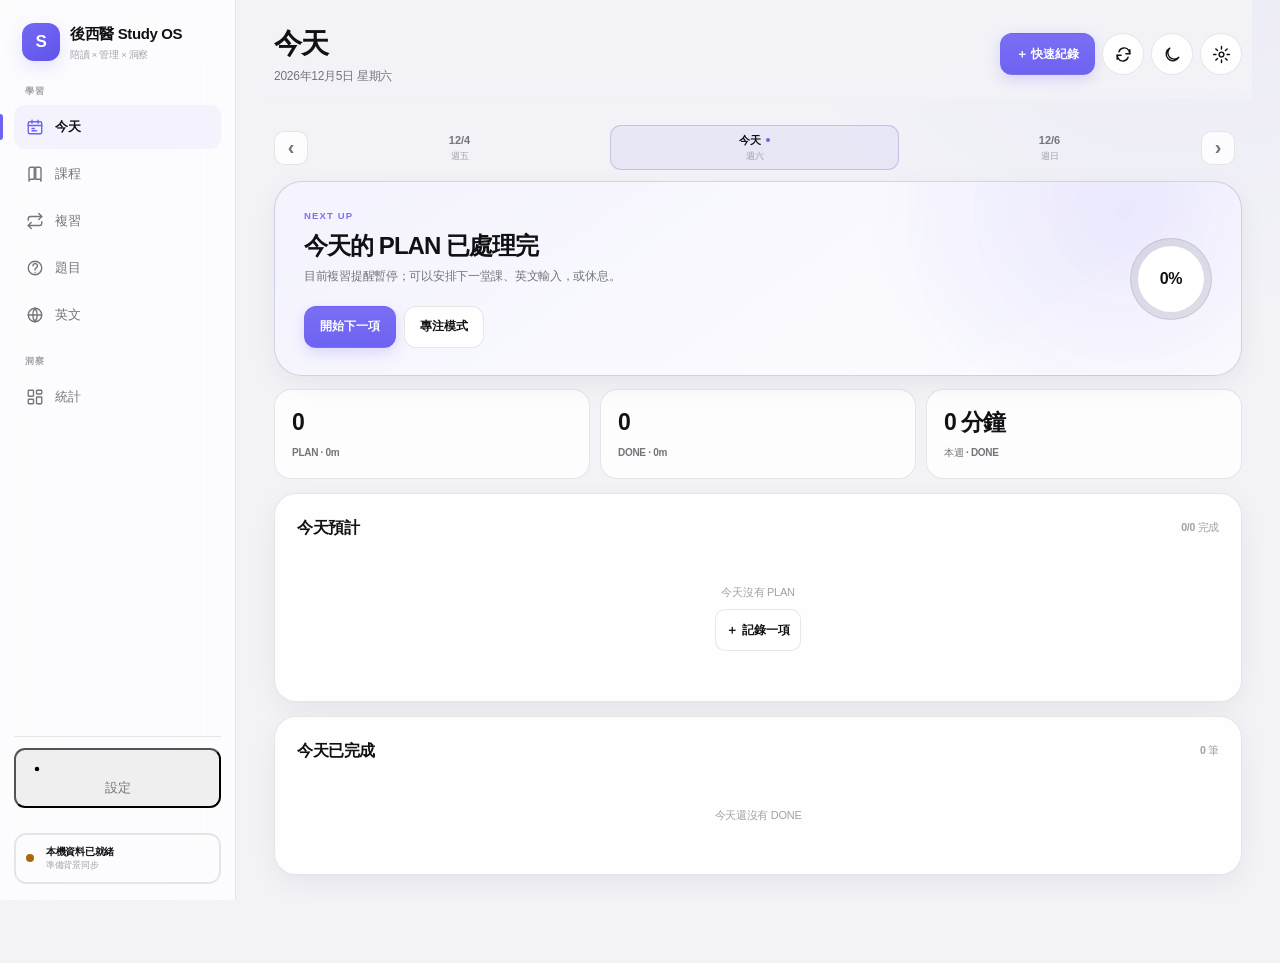
==== commit 7454fa52: "Study OS｜Stability Repair Final" ====
--- a/index.html
+++ b/index.html
@@ -5,7 +5,6 @@
 <meta name="viewport" content="width=device-width,initial-scale=1,viewport-fit=cover">
 <meta name="theme-color" content="#6d63f2">
 <title>後西醫 Study OS</title>
-<link rel="manifest" href="manifest.webmanifest">
 <link rel="apple-touch-icon" href="icon-180.png">
 <style>
 :root{
@@ -1280,6 +1279,7 @@
       <select class="select" id="typeFilter"><option value="">全部類型</option></select>
       <select class="select" id="priorityFilter"><option value="">全部優先</option><option value="A高">重點</option><option value="B中">一般</option></select>
       <select class="select" id="statusFilter"><option value="">全部狀態</option><option>已看課</option><option>進行中</option><option>未開始</option></select>
+      <button class="btn small hidden" id="clearCourseFilters">清除篩選</button>
     </div>
     <div class="card table-card"><div class="table-wrap"><table><thead><tr><th>堂次</th><th>主題</th><th>類型</th><th>優先</th><th>狀態</th><th>成熟度</th><th>複習</th><th>最近</th></tr></thead><tbody id="courseBody"></tbody></table></div></div><div class="mobile-course-list" id="mobileCourseList"></div>
   </section>
@@ -1318,7 +1318,7 @@
     <div class="settings-grid">
       <details class="details-group" open><summary>進階同步設定</summary><div class="inside">
         <div class="section-head"><h3>Google Sheet 讀取</h3><span>ActivityLog + 3</span></div>
-        <div class="note">四個工作表透過 Apps Script 私人同步。手動同步與開站第一次背景同步會先重新讀取 Google Calendar，再回傳最新 ActivityLog；網站 DONE 也會鏡像到「後西醫｜DONE」，並用 web_event_id 去重。</div>
+        <div class="note">目前為 Stability 模式：停用 Service Worker 快取；四個工作表透過 Apps Script 私人同步。手動同步與開站第一次背景同步會先重新讀取 Google Calendar，再回傳最新 ActivityLog；網站 DONE 也會鏡像到「後西醫｜DONE」，並用 web_event_id 去重。</div>
         <div class="field"><label>Google Sheet ID</label><input id="sheetId"></div>
         <div class="field-row"><div class="field"><label>ActivityLog</label><input id="activitySheet"></div><div class="field"><label>ManualProgress</label><input id="manualSheet"></div></div></details>
         <div class="field-row"><div class="field"><label>QuickLog</label><input id="quickSheet"></div><div class="field"><label>QuestionLog</label><input id="questionSheet"></div></div>
@@ -1477,7 +1477,7 @@
 <div class="update-banner hidden" id="updateBanner">有新版 Study OS 可用　<button class="btn small" id="reloadApp">更新</button></div>
 
 <script>
-const STUDY_OS_BUILD="2026.08.15-cache-sync-fix-1";
+const STUDY_OS_BUILD="2026.08.17-stability-repair-1";
 
 const COURSES=[{"subject":"物理","type":"正課","code":"001-1","description":"【其他】筆記軌跡方程式","topic":"筆記軌跡方程式","sourceDate":"20260207","priority":"B中","manualStatus":"","manualProgress":0.0,"manualRecent":""},{"subject":"物理","type":"正課","code":"001-2","description":"【其他】筆記牛頓三定律","topic":"筆記牛頓三定律","sourceDate":"20260207","priority":"B中","manualStatus":"","manualProgress":0.0,"manualRecent":""},{"subject":"物理","type":"正課","code":"002-1","description":"【其他】筆記-七大外力","topic":"筆記-七大外力","sourceDate":"20260207","priority":"B中","manualStatus":"","manualProgress":0.0,"manualRecent":""},{"subject":"物理","type":"正課","code":"002-2","description":"【其他】筆記-木塊運動","topic":"筆記-木塊運動","sourceDate":"20260320","priority":"B中","manualStatus":"","manualProgress":0.0,"manualRecent":""},{"subject":"物理","type":"正課","code":"003-1","description":"【其他】筆記-潛輪系統","topic":"筆記-潛輪系統","sourceDate":"20260320","priority":"B中","manualStatus":"","manualProgress":0.0,"manualRecent":""},{"subject":"物理","type":"正課","code":"003-2","description":"【其他】筆記-圓周運動和向心","topic":"筆記-圓周運動和向心","sourceDate":"20260320","priority":"B中","manualStatus":"","manualProgress":0.0,"manualRecent":""},{"subject":"物理","type":"正課","code":"004-1","description":"【其他】筆記-彈力位能","topic":"筆記-彈力位能","sourceDate":"20260320","priority":"B中","manualStatus":"","manualProgress":0.0,"manualRecent":""},{"subject":"物理","type":"正課","code":"004-2","description":"【其他】筆記-保守力和非保守力","topic":"筆記-保守力和非保守力","sourceDate":"20260320","priority":"B中","manualStatus":"","manualProgress":0.0,"manualRecent":""},{"subject":"物理","type":"正課","code":"005-1","description":"【書】第4章__第9-19頁機械能守恆","topic":"第9-19頁機械能守恆","sourceDate":"20260320","priority":"B中","manualStatus":"","manualProgress":0.0,"manualRecent":""},{"subject":"物理","type":"正課","code":"005-2","description":"【其他】NOTE質心運動","topic":"NOTE質心運動","sourceDate":"20260320","priority":"A高","manualStatus":"","manualProgress":0.0,"manualRecent":""},{"subject":"物理","type":"正課","code":"006-1","description":"【其他】NOTE共量守恆","topic":"NOTE共量守恆","sourceDate":"20260320","priority":"B中","manualStatus":"","manualProgress":0.0,"manualRecent":""},{"subject":"物理","type":"正課","code":"006-2","description":"【其他】NOTE_火箭問題","topic":"NOTE 火箭問題","sourceDate":"20260320","priority":"B中","manualStatus":"","manualProgress":0.0,"manualRecent":""},{"subject":"物理","type":"正課","code":"007-1","description":"【其他】筆記_質心運動_力矩","topic":"筆記 質心運動 力矩","sourceDate":"20260320","priority":"A高","manualStatus":"","manualProgress":0.0,"manualRecent":""},{"subject":"物理","type":"正課","code":"007-2","description":"【其他】筆記_功的種類","topic":"筆記 功的種類","sourceDate":"20260322","priority":"B中","manualStatus":"","manualProgress":0.0,"manualRecent":""},{"subject":"物理","type":"正課","code":"008-1","description":"【其他】筆記_轉動與滾動","topic":"筆記 轉動與滾動","sourceDate":"20260322","priority":"A高","manualStatus":"","manualProgress":0.0,"manualRecent":""},{"subject":"物理","type":"正課","code":"008-2","description":"【其他】筆記_轉動與滾動","topic":"筆記 轉動與滾動","sourceDate":"20260322","priority":"A高","manualStatus":"","manualProgress":0.0,"manualRecent":""},{"subject":"物理","type":"正課","code":"009-1","description":"【其他】角動量與角動量守恆","topic":"角動量與角動量守恆","sourceDate":"20260322","priority":"A高","manualStatus":"","manualProgress":0.0,"manualRecent":""},{"subject":"物理","type":"正課","code":"009-1(2)","description":"【其他】角動量與角動量守恆","topic":"角動量與角動量守恆","sourceDate":"20260322","priority":"A高","manualStatus":"","manualProgress":0.0,"manualRecent":""},{"subject":"物理","type":"正課","code":"009-2","description":"【其他】陀螺問題","topic":"陀螺問題","sourceDate":"20260324","priority":"B中","manualStatus":"","manualProgress":0.0,"manualRecent":""},{"subject":"物理","type":"正課","code":"010-1","description":"【其他】筆記-剪斜運動","topic":"筆記-剪斜運動","sourceDate":"20260324","priority":"B中","manualStatus":"","manualProgress":0.0,"manualRecent":""},{"subject":"物理","type":"正課","code":"010-2","description":"【其他】筆記-單擺","topic":"筆記-單擺","sourceDate":"20260324","priority":"B中","manualStatus":"","manualProgress":0.0,"manualRecent":""},{"subject":"物理","type":"正課","code":"011-1","description":"【其他】筆記_熱與熱力學","topic":"筆記 熱與熱力學","sourceDate":"20260324","priority":"B中","manualStatus":"","manualProgress":0.0,"manualRecent":""},{"subject":"物理","type":"正課","code":"011-2","description":"【其他】筆記_熱與熱力學","topic":"筆記 熱與熱力學","sourceDate":"20260324","priority":"B中","manualStatus":"","manualProgress":0.0,"manualRecent":""},{"subject":"物理","type":"正課","code":"012-1","description":"【其他】筆記_等壓過程","topic":"筆記 等壓過程","sourceDate":"20260325","priority":"B中","manualStatus":"","manualProgress":0.0,"manualRecent":""},{"subject":"物理","type":"正課","code":"012-2","description":"【其他】筆記_絕熱過程","topic":"筆記 絕熱過程","sourceDate":"20260326","priority":"B中","manualStatus":"","manualProgress":0.0,"manualRecent":""},{"subject":"物理","type":"正課","code":"013-1","description":"【其他】各式引擎","topic":"各式引擎","sourceDate":"20260326","priority":"B中","manualStatus":"","manualProgress":0.0,"manualRecent":""},{"subject":"物理","type":"正課","code":"013-2","description":"【其他】墒增原理","topic":"墒增原理","sourceDate":"20260327","priority":"B中","manualStatus":"","manualProgress":0.0,"manualRecent":""},{"subject":"物理","type":"正課","code":"014-1","description":"【其他】熱傳導","topic":"熱傳導","sourceDate":"20260327","priority":"B中","manualStatus":"","manualProgress":0.0,"manualRecent":""},{"subject":"物理","type":"正課","code":"014-2","description":"【其他】動場、重生未能重力位","topic":"動場、重生未能重力位","sourceDate":"20260327","priority":"B中","manualStatus":"","manualProgress":0.0,"manualRecent":""},{"subject":"物理","type":"正課","code":"015-1","description":"【其他】筆記-重力位能","topic":"筆記-重力位能","sourceDate":"20260327","priority":"B中","manualStatus":"","manualProgress":0.0,"manualRecent":""},{"subject":"物理","type":"正課","code":"015-2","description":"【其他】筆記-克卜勒三定律","topic":"筆記-克卜勒三定律","sourceDate":"20260327","priority":"B中","manualStatus":"","manualProgress":0.0,"manualRecent":""},{"subject":"物理","type":"正課","code":"016-1","description":"【其他】筆記-庫倫定律","topic":"筆記-庫倫定律","sourceDate":"20260401","priority":"A高","manualStatus":"","manualProgress":0.0,"manualRecent":""},{"subject":"物理","type":"正課","code":"016-2","description":"【其他】筆記-庫倫定律","topic":"筆記-庫倫定律","sourceDate":"20260401","priority":"A高","manualStatus":"","manualProgress":0.0,"manualRecent":""},{"subject":"物理","type":"正課","code":"017-2","description":"【其他】筆記-高斯力學，高斯電學","topic":"筆記-高斯力學，高斯電學","sourceDate":"20260407","priority":"A高","manualStatus":"","manualProgress":0.0,"manualRecent":""},{"subject":"物理","type":"正課","code":"018-1","description":"【其他】筆記-導體，電流極距","topic":"筆記-導體，電流極距","sourceDate":"20260407","priority":"A高","manualStatus":"","manualProgress":0.0,"manualRecent":""},{"subject":"物理","type":"正課","code":"018-2","description":"【其他】筆記-導體，電流極距","topic":"筆記-導體，電流極距","sourceDate":"20260407","priority":"A高","manualStatus":"","manualProgress":0.0,"manualRecent":""},{"subject":"物理","type":"正課","code":"020-1","description":"【其他】筆記-電容器","topic":"筆記-電容器","sourceDate":"20260407","priority":"A高","manualStatus":"","manualProgress":0.0,"manualRecent":""},{"subject":"物理","type":"正課","code":"021-1","description":"【其他】筆記-介電質","topic":"筆記-介電質","sourceDate":"20260409","priority":"B中","manualStatus":"","manualProgress":0.0,"manualRecent":""},{"subject":"物理","type":"正課","code":"021-2","description":"【其他】筆記-動電學","topic":"筆記-動電學","sourceDate":"20260407","priority":"B中","manualStatus":"","manualProgress":0.0,"manualRecent":""},{"subject":"物理","type":"正課","code":"022-1","description":"【其他】rc電路","topic":"rc電路","sourceDate":"20260409","priority":"B中","manualStatus":"","manualProgress":0.0,"manualRecent":""},{"subject":"物理","type":"正課","code":"022-2","description":"【其他】rc電路","topic":"rc電路","sourceDate":"20260409","priority":"B中","manualStatus":"","manualProgress":0.0,"manualRecent":""},{"subject":"物理","type":"正課","code":"023-1","description":"【其他】筆記_磁場","topic":"筆記 磁場","sourceDate":"20260409","priority":"A高","manualStatus":"","manualProgress":0.0,"manualRecent":""},{"subject":"物理","type":"正課","code":"023-2","description":"【其他】筆記_磁偶極矩","topic":"筆記 磁偶極矩","sourceDate":"20260409","priority":"B中","manualStatus":"","manualProgress":0.0,"manualRecent":""},{"subject":"物理","type":"正課","code":"024-2","description":"【其他】筆記_安培定律","topic":"筆記 安培定律","sourceDate":"20260423","priority":"A高","manualStatus":"","manualProgress":0.0,"manualRecent":""},{"subject":"物理","type":"正課","code":"025-1","description":"【其他】修正安培定律、環繞磁場","topic":"修正安培定律、環繞磁場","sourceDate":"20260410","priority":"A高","manualStatus":"","manualProgress":0.0,"manualRecent":""},{"subject":"物理","type":"正課","code":"025-2","description":"【其他】法拉第定律_冷次定律","topic":"法拉第定律 冷次定律","sourceDate":"20260409","priority":"A高","manualStatus":"","manualProgress":0.0,"manualRecent":""},{"subject":"物理","type":"正課","code":"026-1","description":"【其他】運動電動勢","topic":"運動電動勢","sourceDate":"20260410","priority":"B中","manualStatus":"","manualProgress":0.0,"manualRecent":""},{"subject":"物理","type":"正課","code":"026-2","description":"【其他】磁學應用、飛機跟電磁爐","topic":"磁學應用、飛機跟電磁爐","sourceDate":"20260411","priority":"A高","manualStatus":"","manualProgress":0.0,"manualRecent":""},{"subject":"物理","type":"正課","code":"027-1","description":"【其他】筆記-電感及電感器","topic":"筆記-電感及電感器","sourceDate":"20260411","priority":"A高","manualStatus":"","manualProgress":0.0,"manualRecent":""},{"subject":"物理","type":"正課","code":"027-2","description":"【其他】筆記-RL電路、電感器","topic":"筆記-RL電路、電感器","sourceDate":"20260411","priority":"A高","manualStatus":"","manualProgress":0.0,"manualRecent":""},{"subject":"物理","type":"正課","code":"028-1","description":"【其他】筆記-LC震盪電路、RLC震盪電路","topic":"筆記-LC震盪電路、RLC震盪電路","sourceDate":"20260413","priority":"A高","manualStatus":"","manualProgress":0.0,"manualRecent":""},{"subject":"物理","type":"正課","code":"028-2","description":"【其他】筆記-交流電路","topic":"筆記-交流電路","sourceDate":"20260413","priority":"B中","manualStatus":"","manualProgress":0.0,"manualRecent":""},{"subject":"物理","type":"正課","code":"029-1","description":"【其他】NOTE-MAXWELLS_四大方程式","topic":"NOTE-MAXWELLS 四大方程式","sourceDate":"20260414","priority":"A高","manualStatus":"","manualProgress":0.0,"manualRecent":""},{"subject":"物理","type":"正課","code":"029-2","description":"【其他】NOTE-電磁波","topic":"NOTE-電磁波","sourceDate":"20260414","priority":"A高","manualStatus":"","manualProgress":0.0,"manualRecent":""},{"subject":"物理","type":"正課","code":"030-1","description":"【其他】NOTE-平面電磁波","topic":"NOTE-平面電磁波","sourceDate":"20260414","priority":"A高","manualStatus":"","manualProgress":0.0,"manualRecent":""},{"subject":"物理","type":"正課","code":"030-2","description":"【其他】NOTE-波動力學","topic":"NOTE-波動力學","sourceDate":"20260415","priority":"B中","manualStatus":"","manualProgress":0.0,"manualRecent":""},{"subject":"物理","type":"正課","code":"031-1","description":"【其他】繩波、駐波","topic":"繩波、駐波","sourceDate":"20260415","priority":"B中","manualStatus":"","manualProgress":0.0,"manualRecent":""},{"subject":"物理","type":"正課","code":"031-2","description":"【其他】都卜勒","topic":"都卜勒","sourceDate":"20260415","priority":"B中","manualStatus":"","manualProgress":0.0,"manualRecent":""},{"subject":"物理","type":"正課","code":"032-2","description":"【其他】凹凸透鏡、成像","topic":"凹凸透鏡、成像","sourceDate":"20260411","priority":"B中","manualStatus":"","manualProgress":0.0,"manualRecent":""},{"subject":"物理","type":"正課","code":"033-1","description":"【其他】筆記_屈光力","topic":"筆記 屈光力","sourceDate":"20260418","priority":"B中","manualStatus":"","manualProgress":0.0,"manualRecent":""},{"subject":"物理","type":"正課","code":"033-2","description":"【其他】筆記_視力","topic":"筆記 視力","sourceDate":"20260420","priority":"B中","manualStatus":"","manualProgress":0.0,"manualRecent":""},{"subject":"物理","type":"正課","code":"034-1","description":"【其他】筆記_雙夾縫干涉和雙夾縫繞射","topic":"筆記 雙夾縫干涉和雙夾縫繞射","sourceDate":"20260421","priority":"A高","manualStatus":"","manualProgress":0.0,"manualRecent":""},{"subject":"物理","type":"正課","code":"034-2","description":"【其他】筆記_布拉格繞射和圓孔繞射","topic":"筆記 布拉格繞射和圓孔繞射","sourceDate":"20260409","priority":"A高","manualStatus":"","manualProgress":0.0,"manualRecent":""},{"subject":"物理","type":"正課","code":"035-1","description":"【其他】筆記，流體力學","topic":"筆記，流體力學","sourceDate":"20260421","priority":"B中","manualStatus":"","manualProgress":0.0,"manualRecent":""},{"subject":"物理","type":"正課","code":"035-2","description":"【其他】筆記，托里切利實驗","topic":"筆記，托里切利實驗","sourceDate":"20260421","priority":"B中","manualStatus":"","manualProgress":0.0,"manualRecent":""},{"subject":"物理","type":"正課","code":"36","description":"【其他】筆記_流體動力學","topic":"筆記 流體動力學","sourceDate":"20260421","priority":"B中","manualStatus":"","manualProgress":0.0,"manualRecent":""},{"subject":"物理","type":"正課","code":"037-1","description":"【其他】正課複習卷題目","topic":"正課複習卷題目","sourceDate":"20260421","priority":"B中","manualStatus":"","manualProgress":0.0,"manualRecent":""},{"subject":"物理","type":"正課","code":"037-2","description":"【其他】正課複習卷題目","topic":"正課複習卷題目","sourceDate":"20260423","priority":"B中","manualStatus":"","manualProgress":0.0,"manualRecent":""},{"subject":"物理","type":"補充課","code":"補充01","description":"【其他】球體積、表面積、轉動慣量","topic":"球體積、表面積、轉動慣量","sourceDate":"20260512","priority":"A高","manualStatus":"","manualProgress":0.0,"manualRecent":""},{"subject":"物理","type":"補充課","code":"補充02","description":"【其他】近代物理","topic":"近代物理","sourceDate":"20260512","priority":"A高","manualStatus":"","manualProgress":0.0,"manualRecent":""},{"subject":"物理","type":"補充課","code":"補充03-1","description":"【書】第29章__第3-7頁時空轉換公式、速度轉換公式","topic":"第3-7頁時空轉換公式、速度轉換公式","sourceDate":"20260512","priority":"B中","manualStatus":"","manualProgress":0.0,"manualRecent":""},{"subject":"物理","type":"補充課","code":"補充03-2","description":"【其他】筆記_相對論","topic":"筆記 相對論","sourceDate":"20260512","priority":"A高","manualStatus":"","manualProgress":0.0,"manualRecent":""},{"subject":"物理","type":"補充課","code":"補充04-1","description":"【書】第29,30章__第7-6頁近代物理","topic":"第7-6頁近代物理","sourceDate":"20260514","priority":"A高","manualStatus":"","manualProgress":0.0,"manualRecent":""},{"subject":"物理","type":"補充課","code":"補充04-2","description":"【其他】筆記_光電效應","topic":"筆記 光電效應","sourceDate":"20260514","priority":"B中","manualStatus":"","manualProgress":0.0,"manualRecent":""},{"subject":"物理","type":"補充課","code":"補充05-1","description":"【書】第30章__第10-12頁康普頓效應","topic":"第10-12頁康普頓效應","sourceDate":"20260514","priority":"B中","manualStatus":"","manualProgress":0.0,"manualRecent":""},{"subject":"物理","type":"補充課","code":"補充05-2","description":"【書】第30章__第13-16頁波耳量子論","topic":"第13-16頁波耳量子論","sourceDate":"20260514","priority":"B中","manualStatus":"","manualProgress":0.0,"manualRecent":""},{"subject":"物理","type":"補充課","code":"補充06-1","description":"【書】第30章__第16-21頁德布羅依物質","topic":"第16-21頁德布羅依物質","sourceDate":"20260514","priority":"B中","manualStatus":"","manualProgress":0.0,"manualRecent":""},{"subject":"物理","type":"補充課","code":"補充06-2","description":"【書】第30章__第21-23頁光和電子物質","topic":"第21-23頁光和電子物質","sourceDate":"20260514","priority":"B中","manualStatus":"","manualProgress":0.0,"manualRecent":""},{"subject":"物理","type":"補充課","code":"補充07-1","description":"【書】第30章__第23-25頁薛丁格方程式","topic":"第23-25頁薛丁格方程式","sourceDate":"20260514","priority":"B中","manualStatus":"","manualProgress":0.0,"manualRecent":""},{"subject":"物理","type":"補充課","code":"補充07-2","description":"【書】第30章__第26-27頁一維盒中質點","topic":"第26-27頁一維盒中質點","sourceDate":"20260516","priority":"B中","manualStatus":"","manualProgress":0.0,"manualRecent":""},{"subject":"物理","type":"補充課","code":"補充08","description":"【書】第30章__第27-30頁測不準原則-二維球座標","topic":"第27-30頁測不準原則-二維球座標","sourceDate":"20260516","priority":"B中","manualStatus":"","manualProgress":0.0,"manualRecent":""},{"subject":"物理","type":"解題課","code":"解題01-1","description":"第二回__第1-5頁先修一-正課一","topic":"第1-5頁先修一-正課一","sourceDate":"20260423","priority":"B中","manualStatus":"","manualProgress":0.0,"manualRecent":""},{"subject":"物理","type":"解題課","code":"解題01-2","description":"第二回__第6-11頁正課二-正課四","topic":"第6-11頁正課二-正課四","sourceDate":"20260423","priority":"B中","manualStatus":"","manualProgress":0.0,"manualRecent":""},{"subject":"物理","type":"解題課","code":"解題02-1","description":"第一,二回__第1-13頁先修一-正課五","topic":"第1-13頁先修一-正課五","sourceDate":"20260504","priority":"B中","manualStatus":"","manualProgress":0.0,"manualRecent":""},{"subject":"物理","type":"解題課","code":"解題02-2","description":"第一回__第6-13頁正課一-正課四","topic":"第6-13頁正課一-正課四","sourceDate":"20260504","priority":"B中","manualStatus":"","manualProgress":0.0,"manualRecent":""},{"subject":"物理","type":"解題課","code":"解題03-1","description":"第一回__第12-20頁題解","topic":"第12-20頁題解","sourceDate":"20260504","priority":"B中","manualStatus":"","manualProgress":0.0,"manualRecent":""},{"subject":"物理","type":"解題課","code":"解題03-2","description":"第一回__第21-24頁題解","topic":"第21-24頁題解","sourceDate":"20260506","priority":"B中","manualStatus":"","manualProgress":0.0,"manualRecent":""},{"subject":"物理","type":"解題課","code":"解題04-1","description":"第一,二回__第9-12頁題解","topic":"第9-12頁題解","sourceDate":"20260506","priority":"B中","manualStatus":"","manualProgress":0.0,"manualRecent":""},{"subject":"物理","type":"解題課","code":"解題04-2","description":"第二回__第13-28頁題解","topic":"第13-28頁題解","sourceDate":"20260506","priority":"B中","manualStatus":"","manualProgress":0.0,"manualRecent":""},{"subject":"物理","type":"解題課","code":"解題05-1","description":"第一回__第29-32頁題解","topic":"第29-32頁題解","sourceDate":"20260511","priority":"B中","manualStatus":"","manualProgress":0.0,"manualRecent":""},{"subject":"物理","type":"解題課","code":"解題05-2","description":"第一,二回__第33-32頁題解","topic":"第33-32頁題解","sourceDate":"20260511","priority":"B中","manualStatus":"","manualProgress":0.0,"manualRecent":""},{"subject":"物理","type":"解題課","code":"解題06-1","description":"第一回__第35-40頁題解","topic":"第35-40頁題解","sourceDate":"20260511","priority":"B中","manualStatus":"","manualProgress":0.0,"manualRecent":""},{"subject":"物理","type":"解題課","code":"解題06-2","description":"第二回__第33-36頁題解","topic":"第33-36頁題解","sourceDate":"20260511","priority":"B中","manualStatus":"","manualProgress":0.0,"manualRecent":""},{"subject":"物理","type":"解題課","code":"解題07-1","description":"第一,二回__第41-45頁題解","topic":"第41-45頁題解","sourceDate":"20260511","priority":"B中","manualStatus":"","manualProgress":0.0,"manualRecent":""},{"subject":"物理","type":"解題課","code":"解題07-2","description":"第一,二回__第47-48頁題解","topic":"第47-48頁題解","sourceDate":"20260511","priority":"B中","manualStatus":"","manualProgress":0.0,"manualRecent":""},{"subject":"物理","type":"解題課","code":"解題08-1","description":"第一回__第49-52頁題解","topic":"第49-52頁題解","sourceDate":"20260511","priority":"B中","manualStatus":"","manualProgress":0.0,"manualRecent":""},{"subject":"物理","type":"解題課","code":"解題08-2","description":"第一,二回__第50-57頁題解","topic":"第50-57頁題解","sourceDate":"20260511","priority":"B中","manualStatus":"","manualProgress":0.0,"manualRecent":""},{"subject":"物理","type":"解題課","code":"解題09-1","description":"第一,二回__第56-62頁解題","topic":"第56-62頁解題","sourceDate":"20260512","priority":"B中","manualStatus":"","manualProgress":0.0,"manualRecent":""},{"subject":"物理","type":"解題課","code":"解題09-2","description":"第一,二回__第59-66頁解題","topic":"第59-66頁解題","sourceDate":"20260512","priority":"B中","manualStatus":"","manualProgress":0.0,"manualRecent":""},{"subject":"物理","type":"解題課","code":"解題10","description":"第一,二回__第63-69頁解題","topic":"第63-69頁解題","sourceDate":"20260512","priority":"B中","manualStatus":"","manualProgress":0.0,"manualRecent":""},{"subject":"物理","type":"正課","code":"024-1","description":"【其他】筆記 載流導線的四周建立環繞磁場","topic":"筆記 載流導線的四周建立環繞磁場","sourceDate":"","priority":"A高","manualStatus":"","manualProgress":0.0,"manualRecent":""},{"subject":"物理","type":"正課","code":"017-1","description":"【其他】筆記-高斯力學，高斯電學","topic":"筆記-高斯力學，高斯電學","sourceDate":"20260407","priority":"A高","manualStatus":"","manualProgress":0.0,"manualRecent":""},{"subject":"物理","type":"正課","code":"019-1","description":"","topic":"","sourceDate":"","priority":"B中","manualStatus":"","manualProgress":0.0,"manualRecent":""},{"subject":"物理","type":"正課","code":"019-2","description":"","topic":"","sourceDate":"","priority":"B中","manualStatus":"","manualProgress":0.0,"manualRecent":""},{"subject":"物理","type":"正課","code":"020-2","description":"","topic":"","sourceDate":"","priority":"B中","manualStatus":"","manualProgress":0.0,"manualRecent":""},{"subject":"生物","type":"正課","code":"001-1","description":"第一回__第1-8頁研究細胞","topic":"第1-8頁研究細胞","sourceDate":"20260518","priority":"B中","manualStatus":"","manualProgress":0.0,"manualRecent":""},{"subject":"生物","type":"正課","code":"001-2","description":"第一回__第9-29頁內膜系統","topic":"第9-29頁內膜系統","sourceDate":"20260518","priority":"B中","manualStatus":"","manualProgress":0.0,"manualRecent":""},{"subject":"生物","type":"正課","code":"002-1","description":"第一回__第14-27頁內膜系統","topic":"第14-27頁內膜系統","sourceDate":"20260518","priority":"B中","manualStatus":"","manualProgress":0.0,"manualRecent":""},{"subject":"生物","type":"正課","code":"002-2","description":"第一回__第27-76頁內膜系統","topic":"第27-76頁內膜系統","sourceDate":"20260518","priority":"B中","manualStatus":"","manualProgress":0.0,"manualRecent":""},{"subject":"生物","type":"正課","code":"003-1","description":"第一回__第32-37頁細胞","topic":"第32-37頁細胞","sourceDate":"20260518","priority":"B中","manualStatus":"","manualProgress":0.0,"manualRecent":""},{"subject":"生物","type":"正課","code":"003-2","description":"第一回__第38-53頁細胞骨架","topic":"第38-53頁細胞骨架","sourceDate":"20260518","priority":"B中","manualStatus":"","manualProgress":0.0,"manualRecent":""},{"subject":"生物","type":"正課","code":"004-1","description":"第一回第1章__第54-60頁細胞外基質","topic":"第54-60頁細胞外基質","sourceDate":"20260518","priority":"B中","manualStatus":"","manualProgress":0.0,"manualRecent":""},{"subject":"生物","type":"正課","code":"004-2","description":"第一回第1,2章__第57-34頁cell_membrane","topic":"第57-34頁cell membrane","sourceDate":"20260518","priority":"B中","manualStatus":"","manualProgress":0.0,"manualRecent":""},{"subject":"生物","type":"正課","code":"005-1","description":"第一回第2章__第35-49頁cell_membrane","topic":"第35-49頁cell membrane","sourceDate":"20260518","priority":"B中","manualStatus":"","manualProgress":0.0,"manualRecent":""},{"subject":"生物","type":"正課","code":"005-2","description":"第一回第2章__第1-34頁cell_membrane","topic":"第1-34頁cell membrane","sourceDate":"20260518","priority":"B中","manualStatus":"","manualProgress":0.0,"manualRecent":""},{"subject":"生物","type":"正課","code":"006-1","description":"第一回第3章__第1-27頁signal_pathway","topic":"第1-27頁signal pathway","sourceDate":"20260518","priority":"B中","manualStatus":"","manualProgress":0.0,"manualRecent":""},{"subject":"生物","type":"正課","code":"006-2","description":"第一回第3章__第28-31頁signal_pathway","topic":"第28-31頁signal pathway","sourceDate":"20260518","priority":"B中","manualStatus":"","manualProgress":0.0,"manualRecent":""},{"subject":"生物","type":"正課","code":"007-1","description":"第一回__第32-57頁CH3-訊號傳遞","topic":"第32-57頁CH3-訊號傳遞","sourceDate":"20260518","priority":"B中","manualStatus":"","manualProgress":0.0,"manualRecent":""},{"subject":"生物","type":"正課","code":"007-2","description":"第二回__第1-13頁CH5-Neuron","topic":"第1-13頁CH5-Neuron","sourceDate":"20260518","priority":"B中","manualStatus":"","manualProgress":0.0,"manualRecent":""},{"subject":"生物","type":"正課","code":"008-1","description":"第二回__第8-10頁CH5-Neuron","topic":"第8-10頁CH5-Neuron","sourceDate":"20260518","priority":"B中","manualStatus":"","manualProgress":0.0,"manualRecent":""},{"subject":"生物","type":"正課","code":"008-2","description":"第二回__第11-41頁CH5-Neuron","topic":"第11-41頁CH5-Neuron","sourceDate":"20260520","priority":"B中","manualStatus":"","manualProgress":0.0,"manualRecent":""},{"subject":"生物","type":"正課","code":"009-1","description":"第二回__第42-94頁CH5-Neuron","topic":"第42-94頁CH5-Neuron","sourceDate":"20260520","priority":"B中","manualStatus":"","manualProgress":0.0,"manualRecent":""},{"subject":"生物","type":"正課","code":"009-2","description":"第二回__第52-85頁CH5-Neuron","topic":"第52-85頁CH5-Neuron","sourceDate":"20260520","priority":"B中","manualStatus":"","manualProgress":0.0,"manualRecent":""},{"subject":"生物","type":"正課","code":"010-1","description":"第二回__第64-90頁CH5-Neuron","topic":"第64-90頁CH5-Neuron","sourceDate":"20260520","priority":"B中","manualStatus":"","manualProgress":0.0,"manualRecent":""},{"subject":"生物","type":"正課","code":"010-2","description":"第二回__第107-108頁CH6-神經系統","topic":"第107-108頁CH6-神經系統","sourceDate":"20260520","priority":"B中","manualStatus":"","manualProgress":0.0,"manualRecent":""},{"subject":"生物","type":"正課","code":"011-1","description":"第二回__第1-20頁神經系統","topic":"第1-20頁神經系統","sourceDate":"20260520","priority":"B中","manualStatus":"","manualProgress":0.0,"manualRecent":""},{"subject":"生物","type":"正課","code":"011-2","description":"第二回__第25-30頁神經系統","topic":"第25-30頁神經系統","sourceDate":"20260520","priority":"B中","manualStatus":"","manualProgress":0.0,"manualRecent":""},{"subject":"生物","type":"正課","code":"012-2","description":"第二回__第111-113頁神經系統","topic":"第111-113頁神經系統","sourceDate":"20260520","priority":"B中","manualStatus":"","manualProgress":0.0,"manualRecent":""},{"subject":"生物","type":"正課","code":"015-1","description":"第三回__第7-33-7-98頁視覺","topic":"第7-33-7-98頁視覺","sourceDate":"20260521","priority":"B中","manualStatus":"","manualProgress":0.0,"manualRecent":""},{"subject":"生物","type":"正課","code":"015-2","description":"第三回__第7-68-7-127頁視覺","topic":"第7-68-7-127頁視覺","sourceDate":"20260521","priority":"B中","manualStatus":"","manualProgress":0.0,"manualRecent":""},{"subject":"生物","type":"正課","code":"016-1","description":"第三回__第41-113頁受器","topic":"第41-113頁受器","sourceDate":"20260521","priority":"B中","manualStatus":"","manualProgress":0.0,"manualRecent":""},{"subject":"生物","type":"正課","code":"016-2","description":"第三回__第114-125頁心臟","topic":"第114-125頁心臟","sourceDate":"20260521","priority":"B中","manualStatus":"","manualProgress":0.0,"manualRecent":""},{"subject":"生物","type":"正課","code":"017-1","description":"第四回__第1-26頁循環","topic":"第1-26頁循環","sourceDate":"20260521","priority":"B中","manualStatus":"","manualProgress":0.0,"manualRecent":""},{"subject":"生物","type":"正課","code":"017-2","description":"第四回__第27-43頁心動週期","topic":"第27-43頁心動週期","sourceDate":"20260521","priority":"B中","manualStatus":"","manualProgress":0.0,"manualRecent":""},{"subject":"生物","type":"正課","code":"018-1","description":"第四回__第9-27-9-47頁循環系統","topic":"第9-27-9-47頁循環系統","sourceDate":"20260521","priority":"B中","manualStatus":"","manualProgress":0.0,"manualRecent":""},{"subject":"生物","type":"正課","code":"018-2","description":"第四回__第9-42-9-50頁循環系統","topic":"第9-42-9-50頁循環系統","sourceDate":"20260521","priority":"B中","manualStatus":"","manualProgress":0.0,"manualRecent":""},{"subject":"生物","type":"正課","code":"019-1","description":"第四回__第51-72頁血管血流血壓","topic":"第51-72頁血管血流血壓","sourceDate":"20260521","priority":"B中","manualStatus":"","manualProgress":0.0,"manualRecent":""},{"subject":"生物","type":"正課","code":"019-2","description":"第四回__第72-79頁血流","topic":"第72-79頁血流","sourceDate":"20260521","priority":"B中","manualStatus":"","manualProgress":0.0,"manualRecent":""},{"subject":"生物","type":"正課","code":"020-1","description":"第四回__第88-95頁血液","topic":"第88-95頁血液","sourceDate":"20260521","priority":"B中","manualStatus":"","manualProgress":0.0,"manualRecent":""},{"subject":"生物","type":"正課","code":"020-2","description":"第四回__第96-101頁血液","topic":"第96-101頁血液","sourceDate":"20260521","priority":"B中","manualStatus":"","manualProgress":0.0,"manualRecent":""},{"subject":"生物","type":"正課","code":"021-1","description":"第四回__第102-125頁呼吸系統","topic":"第102-125頁呼吸系統","sourceDate":"20260521","priority":"B中","manualStatus":"","manualProgress":0.0,"manualRecent":""},{"subject":"生物","type":"正課","code":"021-2","description":"第四回__第126-151頁呼吸系統","topic":"第126-151頁呼吸系統","sourceDate":"20260521","priority":"B中","manualStatus":"","manualProgress":0.0,"manualRecent":""},{"subject":"生物","type":"正課","code":"022-1","description":"第四回__第151-165頁呼吸系統","topic":"第151-165頁呼吸系統","sourceDate":"20260521","priority":"B中","manualStatus":"","manualProgress":0.0,"manualRecent":""},{"subject":"生物","type":"正課","code":"022-2","description":"第五回__第43-61頁內分泌","topic":"第43-61頁內分泌","sourceDate":"20260521","priority":"B中","manualStatus":"","manualProgress":0.0,"manualRecent":""},{"subject":"生物","type":"正課","code":"023-1","description":"第五回__第3-34頁激素","topic":"第3-34頁激素","sourceDate":"20260521","priority":"B中","manualStatus":"","manualProgress":0.0,"manualRecent":""},{"subject":"生物","type":"正課","code":"023-2","description":"第五回62頁激素","topic":"第五回62頁激素","sourceDate":"20260521","priority":"B中","manualStatus":"","manualProgress":0.0,"manualRecent":""},{"subject":"生物","type":"正課","code":"023-2","description":"第五回62頁激素","topic":"第五回62頁激素","sourceDate":"20260531","priority":"B中","manualStatus":"","manualProgress":0.0,"manualRecent":""},{"subject":"生物","type":"正課","code":"024-1","description":"第五回__第10-64-10-81頁血糖血鈣的調控","topic":"第10-64-10-81頁血糖血鈣的調控","sourceDate":"20260521","priority":"B中","manualStatus":"","manualProgress":0.0,"manualRecent":""},{"subject":"生物","type":"正課","code":"024-1","description":"第五回__第10-64-10-81頁血糖血鈣的調控","topic":"第10-64-10-81頁血糖血鈣的調控","sourceDate":"20260531","priority":"B中","manualStatus":"","manualProgress":0.0,"manualRecent":""},{"subject":"生物","type":"正課","code":"024-2","description":"第五回__第10-82-10-91頁內分泌","topic":"第10-82-10-91頁內分泌","sourceDate":"20260521","priority":"B中","manualStatus":"","manualProgress":0.0,"manualRecent":""},{"subject":"生物","type":"正課","code":"025-1","description":"第五回__第10-92-10-109頁內分泌系統","topic":"第10-92-10-109頁內分泌系統","sourceDate":"20260521","priority":"B中","manualStatus":"","manualProgress":0.0,"manualRecent":""},{"subject":"生物","type":"正課","code":"025-2","description":"第三回__第8-1-8-76頁運動REVIEW","topic":"第8-1-8-76頁運動REVIEW","sourceDate":"20260521","priority":"B中","manualStatus":"","manualProgress":0.0,"manualRecent":""},{"subject":"生物","type":"正課","code":"025-3","description":"第六回__第11-1-11-15頁消化系統","topic":"第11-1-11-15頁消化系統","sourceDate":"20260521","priority":"B中","manualStatus":"","manualProgress":0.0,"manualRecent":""},{"subject":"生物","type":"正課","code":"026-1","description":"第六回__第15-54頁消化系統","topic":"第15-54頁消化系統","sourceDate":"20260521","priority":"B中","manualStatus":"","manualProgress":0.0,"manualRecent":""},{"subject":"生物","type":"正課","code":"026-2","description":"第六回__第55-65頁消化系統","topic":"第55-65頁消化系統","sourceDate":"20260521","priority":"B中","manualStatus":"","manualProgress":0.0,"manualRecent":""},{"subject":"生物","type":"正課","code":"027-1","description":"第六回__第58-69頁消化系統","topic":"第58-69頁消化系統","sourceDate":"20260521","priority":"B中","manualStatus":"","manualProgress":0.0,"manualRecent":""},{"subject":"生物","type":"正課","code":"027-2","description":"第六回__第70-107頁消化系統","topic":"第70-107頁消化系統","sourceDate":"20260521","priority":"B中","manualStatus":"","manualProgress":0.0,"manualRecent":""},{"subject":"生物","type":"正課","code":"028-1","description":"第七回__第24-41頁生殖系統","topic":"第24-41頁生殖系統","sourceDate":"20260521","priority":"B中","manualStatus":"","manualProgress":0.0,"manualRecent":""},{"subject":"生物","type":"正課","code":"028-2","description":"第七回__第42-55頁生殖系統","topic":"第42-55頁生殖系統","sourceDate":"20260521","priority":"B中","manualStatus":"","manualProgress":0.0,"manualRecent":""},{"subject":"生物","type":"正課","code":"029-1","description":"第七回__第1-54頁生殖系統","topic":"第1-54頁生殖系統","sourceDate":"20260521","priority":"B中","manualStatus":"","manualProgress":0.0,"manualRecent":""},{"subject":"生物","type":"正課","code":"029-2","description":"第六,七回__第91-78頁消化補充","topic":"第91-78頁消化補充","sourceDate":"20260521","priority":"B中","manualStatus":"","manualProgress":0.0,"manualRecent":""},{"subject":"生物","type":"正課","code":"030-1","description":"第七回__第1-26頁生物發育","topic":"第1-26頁生物發育","sourceDate":"20260303","priority":"B中","manualStatus":"","manualProgress":0.0,"manualRecent":""},{"subject":"生物","type":"正課","code":"030-2","description":"第七回__第27-58頁生物發育","topic":"第27-58頁生物發育","sourceDate":"20260303","priority":"B中","manualStatus":"","manualProgress":0.0,"manualRecent":""},{"subject":"生物","type":"正課","code":"031-1","description":"第七回__第59-73頁動物發育","topic":"第59-73頁動物發育","sourceDate":"20260521","priority":"B中","manualStatus":"","manualProgress":0.0,"manualRecent":""},{"subject":"生物","type":"正課","code":"031-2","description":"第七回__第1-73頁排泄系統","topic":"第1-73頁排泄系統","sourceDate":"20260304","priority":"B中","manualStatus":"","manualProgress":0.0,"manualRecent":""},{"subject":"生物","type":"正課","code":"031-3","description":"第八回__第22-23頁Glycolysis","topic":"第22-23頁Glycolysis","sourceDate":"20260304","priority":"B中","manualStatus":"","manualProgress":0.0,"manualRecent":""},{"subject":"生物","type":"正課","code":"032-1","description":"第八回__第1-24頁Glycolsis","topic":"第1-24頁Glycolsis","sourceDate":"20260305","priority":"B中","manualStatus":"","manualProgress":0.0,"manualRecent":""},{"subject":"生物","type":"正課","code":"032-2","description":"第八回__第25-38頁TCA_cycle","topic":"第25-38頁TCA cycle","sourceDate":"20260521","priority":"B中","manualStatus":"","manualProgress":0.0,"manualRecent":""},{"subject":"生物","type":"正課","code":"033-1","description":"第八回__第39-60頁細胞呼吸","topic":"第39-60頁細胞呼吸","sourceDate":"20260521","priority":"B中","manualStatus":"","manualProgress":0.0,"manualRecent":""},{"subject":"生物","type":"正課","code":"033-2","description":"第八回__第61-78頁細胞呼吸","topic":"第61-78頁細胞呼吸","sourceDate":"20260521","priority":"B中","manualStatus":"","manualProgress":0.0,"manualRecent":""},{"subject":"生物","type":"正課","code":"034-1","description":"第八回__第61-87頁能量代謝","topic":"第61-87頁能量代謝","sourceDate":"20260521","priority":"B中","manualStatus":"","manualProgress":0.0,"manualRecent":""},{"subject":"生物","type":"正課","code":"034-2","description":"第八回__第88-104頁能量代謝","topic":"第88-104頁能量代謝","sourceDate":"20260521","priority":"B中","manualStatus":"","manualProgress":0.0,"manualRecent":""},{"subject":"生物","type":"正課","code":"035-1","description":"NOTE-114考題","topic":"NOTE-114考題","sourceDate":"20260521","priority":"B中","manualStatus":"","manualProgress":0.0,"manualRecent":""},{"subject":"生物","type":"正課","code":"035-2","description":"第九回__第1-44頁有絲分裂","topic":"第1-44頁有絲分裂","sourceDate":"20260521","priority":"B中","manualStatus":"","manualProgress":0.0,"manualRecent":""},{"subject":"生物","type":"正課","code":"036-1","description":"第九回__第45-82頁_細胞週期","topic":"第45-82頁 細胞週期","sourceDate":"20260521","priority":"B中","manualStatus":"","manualProgress":0.0,"manualRecent":""},{"subject":"生物","type":"正課","code":"036-2","description":"第九回__第66-71頁_細胞週期","topic":"第66-71頁 細胞週期","sourceDate":"20260525","priority":"B中","manualStatus":"","manualProgress":0.0,"manualRecent":""},{"subject":"生物","type":"正課","code":"037-1","description":"第九回__第71頁_細胞週期","topic":"第71頁 細胞週期","sourceDate":"20260525","priority":"B中","manualStatus":"","manualProgress":0.0,"manualRecent":""},{"subject":"生物","type":"正課","code":"037-2","description":"第九回__第1-36頁減數分裂","topic":"第1-36頁減數分裂","sourceDate":"20260525","priority":"B中","manualStatus":"","manualProgress":0.0,"manualRecent":""},{"subject":"生物","type":"正課","code":"037-3","description":"第九回__第26-39頁減數分裂","topic":"第26-39頁減數分裂","sourceDate":"20260525","priority":"B中","manualStatus":"","manualProgress":0.0,"manualRecent":""},{"subject":"生物","type":"正課","code":"038-1","description":"第十回__第40-47頁_Mendel","topic":"第40-47頁 Mendel","sourceDate":"20260305","priority":"B中","manualStatus":"","manualProgress":0.0,"manualRecent":""},{"subject":"生物","type":"正課","code":"038-2","description":"第十一回__第1-22頁_Mendel","topic":"第1-22頁 Mendel","sourceDate":"20260305","priority":"B中","manualStatus":"","manualProgress":0.0,"manualRecent":""},{"subject":"生物","type":"正課","code":"038-3","description":"第十一回__第23-67.92.93頁_Mendel","topic":"第23-67.92.93頁 Mendel","sourceDate":"20260305","priority":"B中","manualStatus":"","manualProgress":0.0,"manualRecent":""},{"subject":"生物","type":"正課","code":"039-1","description":"第十回__第54.63-62.87.92頁non-medel","topic":"第54.63-62.87.92頁non-medel","sourceDate":"20260305","priority":"B中","manualStatus":"","manualProgress":0.0,"manualRecent":""},{"subject":"生物","type":"正課","code":"039-2","description":"第十回__第88-99頁non-medel","topic":"第88-99頁non-medel","sourceDate":"20260306","priority":"B中","manualStatus":"","manualProgress":0.0,"manualRecent":""},{"subject":"生物","type":"正課","code":"040-1","description":"第十回__第6-50頁連鎖基因","topic":"第6-50頁連鎖基因","sourceDate":"20260306","priority":"B中","manualStatus":"","manualProgress":0.0,"manualRecent":""},{"subject":"生物","type":"正課","code":"040-2","description":"第十回__第52-74頁連鎖基因","topic":"第52-74頁連鎖基因","sourceDate":"20260306","priority":"B中","manualStatus":"","manualProgress":0.0,"manualRecent":""},{"subject":"生物","type":"正課","code":"041-1","description":"第十回__第75-94頁連鎖基因","topic":"第75-94頁連鎖基因","sourceDate":"20260307","priority":"B中","manualStatus":"","manualProgress":0.0,"manualRecent":""},{"subject":"生物","type":"正課","code":"041-2","description":"第十一回__第1-34頁DNA","topic":"第1-34頁DNA","sourceDate":"20260307","priority":"B中","manualStatus":"","manualProgress":0.0,"manualRecent":""},{"subject":"生物","type":"正課","code":"042-1","description":"第十一回__第35-44頁DNA複製","topic":"第35-44頁DNA複製","sourceDate":"20260307","priority":"B中","manualStatus":"","manualProgress":0.0,"manualRecent":""},{"subject":"生物","type":"正課","code":"042-2","description":"第十一回__第45-75頁DNArepair","topic":"第45-75頁DNArepair","sourceDate":"20260308","priority":"B中","manualStatus":"","manualProgress":0.0,"manualRecent":""},{"subject":"生物","type":"正課","code":"043-1","description":"第十一回__第1-21頁轉錄","topic":"第1-21頁轉錄","sourceDate":"20260525","priority":"B中","manualStatus":"","manualProgress":0.0,"manualRecent":""},{"subject":"生物","type":"正課","code":"043-2","description":"第十一回__第22-44頁RNA加工","topic":"第22-44頁RNA加工","sourceDate":"20260308","priority":"B中","manualStatus":"","manualProgress":0.0,"manualRecent":""},{"subject":"生物","type":"正課","code":"044-2","description":"第十一回__第42-65-95-96頁基因表現","topic":"第42-65-95-96頁基因表現","sourceDate":"20260310","priority":"B中","manualStatus":"","manualProgress":0.0,"manualRecent":""},{"subject":"生物","type":"正課","code":"045-1","description":"第十一回__第66-70-95-100頁基因表現","topic":"第66-70-95-100頁基因表現","sourceDate":"20260310","priority":"B中","manualStatus":"","manualProgress":0.0,"manualRecent":""},{"subject":"生物","type":"正課","code":"045-2","description":"第十一回__第71-85頁基因表現","topic":"第71-85頁基因表現","sourceDate":"20260311","priority":"B中","manualStatus":"","manualProgress":0.0,"manualRecent":""},{"subject":"生物","type":"正課","code":"046-1","description":"第十一回__第85-120頁突變","topic":"第85-120頁突變","sourceDate":"20260311","priority":"B中","manualStatus":"","manualProgress":0.0,"manualRecent":""},{"subject":"生物","type":"正課","code":"046-2","description":"第十二回__第1-23頁Operon","topic":"第1-23頁Operon","sourceDate":"20260317","priority":"B中","manualStatus":"","manualProgress":0.0,"manualRecent":""},{"subject":"生物","type":"正課","code":"047-1","description":"第十二回__第24-59頁基因表現之控制","topic":"第24-59頁基因表現之控制","sourceDate":"20260317","priority":"B中","manualStatus":"","manualProgress":0.0,"manualRecent":""},{"subject":"生物","type":"正課","code":"047-2","description":"第十二回__第60-71頁RNA干擾","topic":"第60-71頁RNA干擾","sourceDate":"20260317","priority":"B中","manualStatus":"","manualProgress":0.0,"manualRecent":""},{"subject":"生物","type":"正課","code":"048-1","description":"第十二回__第66-112頁基因表現之控制(p.66-89；p.110-112)","topic":"第66-112頁基因表現之控制(p.66-89；p.110-112)","sourceDate":"20260317","priority":"B中","manualStatus":"","manualProgress":0.0,"manualRecent":""},{"subject":"生物","type":"正課","code":"048-2","description":"第二回__第90-118頁基因表現之控制","topic":"第90-118頁基因表現之控制","sourceDate":"20260322","priority":"B中","manualStatus":"","manualProgress":0.0,"manualRecent":""},{"subject":"生物","type":"正課","code":"048-2(2)","description":"第二回__第90-118頁基因表現之控制","topic":"第90-118頁基因表現之控制","sourceDate":"20260322","priority":"B中","manualStatus":"","manualProgress":0.0,"manualRecent":""},{"subject":"生物","type":"正課","code":"049-1","description":"第十三回__第1-64頁DNA生物科技、基因體、114年題目","topic":"第1-64頁DNA生物科技、基因體、114年題目","sourceDate":"20260322","priority":"B中","manualStatus":"","manualProgress":0.0,"manualRecent":""},{"subject":"生物","type":"正課","code":"049-2","description":"第十四回__第1-1頁免疫學","topic":"第1-1頁免疫學","sourceDate":"20260525","priority":"B中","manualStatus":"","manualProgress":0.0,"manualRecent":""},{"subject":"生物","type":"正課","code":"050-1","description":"第十四回__第1-36頁先天免疫","topic":"第1-36頁先天免疫","sourceDate":"20260525","priority":"B中","manualStatus":"","manualProgress":0.0,"manualRecent":""},{"subject":"生物","type":"正課","code":"050-2","description":"第十四回__第37-37頁後天免疫","topic":"第37-37頁後天免疫","sourceDate":"20260525","priority":"B中","manualStatus":"","manualProgress":0.0,"manualRecent":""},{"subject":"生物","type":"正課","code":"051-1","description":"第十四回__第37-46頁Adaptive_immune","topic":"第37-46頁Adaptive immune","sourceDate":"20260525","priority":"B中","manualStatus":"","manualProgress":0.0,"manualRecent":""},{"subject":"生物","type":"正課","code":"051-2","description":"第十四回__第37-46頁Adaptive_immune","topic":"第37-46頁Adaptive immune","sourceDate":"20260525","priority":"B中","manualStatus":"","manualProgress":0.0,"manualRecent":""},{"subject":"生物","type":"正課","code":"051-3","description":"第十四回__第47-67頁Adaptive_immune","topic":"第47-67頁Adaptive immune","sourceDate":"20260525","priority":"B中","manualStatus":"","manualProgress":0.0,"manualRecent":""},{"subject":"生物","type":"正課","code":"052-1","description":"第十四回__第43-65頁後天免疫","topic":"第43-65頁後天免疫","sourceDate":"20260525","priority":"B中","manualStatus":"","manualProgress":0.0,"manualRecent":""},{"subject":"生物","type":"正課","code":"052-2","description":"第十四回__第66-87頁後天免疫","topic":"第66-87頁後天免疫","sourceDate":"20260525","priority":"B中","manualStatus":"","manualProgress":0.0,"manualRecent":""},{"subject":"生物","type":"正課","code":"053-1","description":"第十四回__第88-114頁免疫學","topic":"第88-114頁免疫學","sourceDate":"20260205","priority":"B中","manualStatus":"","manualProgress":0.0,"manualRecent":""},{"subject":"生物","type":"正課","code":"053-2","description":"第十六回__第1-30頁植物構造","topic":"第1-30頁植物構造","sourceDate":"20260516","priority":"A高","manualStatus":"","manualProgress":0.0,"manualRecent":""},{"subject":"生物","type":"正課","code":"054-1","description":"第十六回__第27-61頁植物構造","topic":"第27-61頁植物構造","sourceDate":"20260516","priority":"A高","manualStatus":"","manualProgress":0.0,"manualRecent":""},{"subject":"生物","type":"正課","code":"054-2","description":"第十六回__第51-66頁植物構造","topic":"第51-66頁植物構造","sourceDate":"20260516","priority":"A高","manualStatus":"","manualProgress":0.0,"manualRecent":""},{"subject":"生物","type":"正課","code":"055-1","description":"第十六回__第67-99頁植物的結構","topic":"第67-99頁植物的結構","sourceDate":"20260516","priority":"A高","manualStatus":"","manualProgress":0.0,"manualRecent":""},{"subject":"生物","type":"正課","code":"055-2","description":"第十六回__第69-100頁植物的結構","topic":"第69-100頁植物的結構","sourceDate":"20260518","priority":"A高","manualStatus":"","manualProgress":0.0,"manualRecent":""},{"subject":"生物","type":"正課","code":"056-1","description":"第十六回__第101-158頁植物的營養","topic":"第101-158頁植物的營養","sourceDate":"20260518","priority":"A高","manualStatus":"","manualProgress":0.0,"manualRecent":""},{"subject":"生物","type":"正課","code":"056-2","description":"第十六,十七回__第159-33頁植物激素","topic":"第159-33頁植物激素","sourceDate":"20260518","priority":"A高","manualStatus":"","manualProgress":0.0,"manualRecent":""},{"subject":"生物","type":"正課","code":"057-1","description":"第十七回__第29-1-29-41頁植物行為","topic":"第29-1-29-41頁植物行為","sourceDate":"20260518","priority":"A高","manualStatus":"","manualProgress":0.0,"manualRecent":""},{"subject":"生物","type":"正課","code":"057-2","description":"第十七回__第29-41-29-45頁植物行為","topic":"第29-41-29-45頁植物行為","sourceDate":"20260518","priority":"A高","manualStatus":"","manualProgress":0.0,"manualRecent":""},{"subject":"生物","type":"正課","code":"058-1","description":"第十七回__第58-123頁植物行為、光合作用","topic":"第58-123頁植物行為、光合作用","sourceDate":"20260518","priority":"A高","manualStatus":"","manualProgress":0.0,"manualRecent":""},{"subject":"生物","type":"正課","code":"058-2","description":"第十七回__第120-128頁光合作用","topic":"第120-128頁光合作用","sourceDate":"20260518","priority":"B中","manualStatus":"","manualProgress":0.0,"manualRecent":""},{"subject":"生物","type":"正課","code":"059-1","description":"第十七回__第128-146頁光合作用","topic":"第128-146頁光合作用","sourceDate":"20260518","priority":"B中","manualStatus":"","manualProgress":0.0,"manualRecent":""},{"subject":"生物","type":"正課","code":"059-2","description":"第十五回__第1-194頁微生物","topic":"第1-194頁微生物","sourceDate":"20260518","priority":"A高","manualStatus":"","manualProgress":0.0,"manualRecent":""},{"subject":"生物","type":"正課","code":"060-1","description":"第十五回__第1-143頁微生物REVIEW","topic":"第1-143頁微生物REVIEW","sourceDate":"20260518","priority":"A高","manualStatus":"","manualProgress":0.0,"manualRecent":""},{"subject":"生物","type":"正課","code":"060-2","description":"第十九回__第1-50頁演化","topic":"第1-50頁演化","sourceDate":"20260518","priority":"A高","manualStatus":"","manualProgress":0.0,"manualRecent":""},{"subject":"生物","type":"正課","code":"061-1","description":"第十七,十九回__第52-12頁(_十九)52-52_哈溫，(十七)112-114，1-12_植物多樣性","topic":"第52-12頁( 十九)52-52 哈溫，(十七)112-114，1-12 植物多樣性","sourceDate":"20260518","priority":"A高","manualStatus":"","manualProgress":0.0,"manualRecent":""},{"subject":"生物","type":"正課","code":"061-2","description":"第十七回__第13-86頁植物多樣性","topic":"第13-86頁植物多樣性","sourceDate":"20260518","priority":"A高","manualStatus":"","manualProgress":0.0,"manualRecent":""},{"subject":"生物","type":"正課","code":"062-1","description":"第十九回第33章__第37-87頁演化","topic":"第37-87頁演化","sourceDate":"20260215","priority":"A高","manualStatus":"","manualProgress":0.0,"manualRecent":""},{"subject":"生物","type":"正課","code":"062-2","description":"第十九回第34章__第1-31頁物種的崛起","topic":"第1-31頁物種的崛起","sourceDate":"20260215","priority":"B中","manualStatus":"","manualProgress":0.0,"manualRecent":""},{"subject":"生物","type":"正課","code":"063-1","description":"第十九回第34章__第28-76頁物種的起源","topic":"第28-76頁物種的起源","sourceDate":"20260215","priority":"B中","manualStatus":"","manualProgress":0.0,"manualRecent":""},{"subject":"生物","type":"正課","code":"063-2","description":"第十九回第34章__第78-96頁物種的起源","topic":"第78-96頁物種的起源","sourceDate":"20260215","priority":"B中","manualStatus":"","manualProgress":0.0,"manualRecent":""},{"subject":"生物","type":"正課","code":"064-1","description":"第二十回__第1-60頁生態系","topic":"第1-60頁生態系","sourceDate":"20260215","priority":"A高","manualStatus":"","manualProgress":0.0,"manualRecent":""},{"subject":"生物","type":"正課","code":"064-2","description":"第21回77-103_島嶼平衡模型","topic":"第21回77-103 島嶼平衡模型","sourceDate":"20260215","priority":"B中","manualStatus":"","manualProgress":0.0,"manualRecent":""},{"subject":"生物","type":"正課","code":"065-1","description":"第二十一回__第1-76頁群落(二十一回_1-76頁)","topic":"第1-76頁群落(二十一回 1-76頁)","sourceDate":"20260217","priority":"B中","manualStatus":"","manualProgress":0.0,"manualRecent":""},{"subject":"生物","type":"正課","code":"065-2","description":"第二十一回__第1-76頁群落(二十一回_1-76頁)","topic":"第1-76頁群落(二十一回 1-76頁)","sourceDate":"20260217","priority":"B中","manualStatus":"","manualProgress":0.0,"manualRecent":""},{"subject":"生物","type":"正課","code":"065-3","description":"第十八回114年題目_review(CH31、CH32)","topic":"第十八回114年題目 review(CH31、CH32)","sourceDate":"20260217","priority":"B中","manualStatus":"","manualProgress":0.0,"manualRecent":""},{"subject":"生物","type":"補充課","code":"補充01","description":"第二回__第4-1-4-13頁四大組織","topic":"第4-1-4-13頁四大組織","sourceDate":"20260525","priority":"B中","manualStatus":"","manualProgress":0.0,"manualRecent":""},{"subject":"生物","type":"補充課","code":"補充02-1","description":"第二回__第4-13-4-23頁四大組織與恆定","topic":"第4-13-4-23頁四大組織與恆定","sourceDate":"20260525","priority":"B中","manualStatus":"","manualProgress":0.0,"manualRecent":""},{"subject":"生物","type":"補充課","code":"補充02-2","description":"第二回__第4-24頁-4-42頁","topic":"第4-24頁-4-42頁","sourceDate":"20260525","priority":"B中","manualStatus":"","manualProgress":0.0,"manualRecent":""},{"subject":"生物","type":"補充課","code":"補充03-1","description":"第三回__第8-1-8-15頁運動","topic":"第8-1-8-15頁運動","sourceDate":"20260525","priority":"B中","manualStatus":"","manualProgress":0.0,"manualRecent":""},{"subject":"生物","type":"補充課","code":"補充03-1前導","description":"第三回__第8-1-8-17頁運動","topic":"第8-1-8-17頁運動","sourceDate":"20260525","priority":"B中","manualStatus":"","manualProgress":0.0,"manualRecent":""},{"subject":"生物","type":"補充課","code":"補充03-2","description":"第三回__第8-1-8-33頁運動","topic":"第8-1-8-33頁運動","sourceDate":"20260525","priority":"B中","manualStatus":"","manualProgress":0.0,"manualRecent":""},{"subject":"生物","type":"補充課","code":"補充04-1","description":"第三回__第8-34-8-66頁運動","topic":"第8-34-8-66頁運動","sourceDate":"20260525","priority":"B中","manualStatus":"","manualProgress":0.0,"manualRecent":""},{"subject":"生物","type":"補充課","code":"補充04-2","description":"第三回__第8-66-8-69頁阿茲海默","topic":"第8-66-8-69頁阿茲海默","sourceDate":"20260525","priority":"B中","manualStatus":"","manualProgress":0.0,"manualRecent":""},{"subject":"生物","type":"補充課","code":"補充05-1","description":"第六回__第12-01-12-42頁消化系統，排泄系統","topic":"第12-01-12-42頁消化系統，排泄系統","sourceDate":"20260525","priority":"B中","manualStatus":"","manualProgress":0.0,"manualRecent":""},{"subject":"生物","type":"補充課","code":"補充05-1前導","description":"第六回__第12-80，腎源","topic":"第12-80，腎源","sourceDate":"20260525","priority":"B中","manualStatus":"","manualProgress":0.0,"manualRecent":""},{"subject":"生物","type":"補充課","code":"補充05-2","description":"第六回__第12-43-12-71頁排泄系統","topic":"第12-43-12-71頁排泄系統","sourceDate":"20260525","priority":"B中","manualStatus":"","manualProgress":0.0,"manualRecent":""},{"subject":"生物","type":"補充課","code":"補充06-1","description":"第六回__第12-73-12-87頁排泄及激素調控","topic":"第12-73-12-87頁排泄及激素調控","sourceDate":"20260525","priority":"B中","manualStatus":"","manualProgress":0.0,"manualRecent":""},{"subject":"生物","type":"補充課","code":"補充06-2","description":"第六回__第12-88-12-100頁排泄及激素調控","topic":"第12-88-12-100頁排泄及激素調控","sourceDate":"20260525","priority":"B中","manualStatus":"","manualProgress":0.0,"manualRecent":""},{"subject":"生物","type":"補充課","code":"補充07-1","description":"第八回__第15-1-15-30頁生物巨分子","topic":"第15-1-15-30頁生物巨分子","sourceDate":"20260217","priority":"B中","manualStatus":"","manualProgress":0.0,"manualRecent":""},{"subject":"生物","type":"補充課","code":"補充07-2","description":"第八回__第15-31-15-47頁生物巨分子","topic":"第15-31-15-47頁生物巨分子","sourceDate":"20260217","priority":"B中","manualStatus":"","manualProgress":0.0,"manualRecent":""},{"subject":"生物","type":"補充課","code":"補充08-1","description":"第八回__第15-22-15-75頁生物巨分子","topic":"第15-22-15-75頁生物巨分子","sourceDate":"20260525","priority":"B中","manualStatus":"","manualProgress":0.0,"manualRecent":""},{"subject":"生物","type":"補充課","code":"補充08-2","description":"第八回__第15-118-15-119頁生物巨分子","topic":"第15-118-15-119頁生物巨分子","sourceDate":"20260525","priority":"B中","manualStatus":"","manualProgress":0.0,"manualRecent":""},{"subject":"生物","type":"補充課","code":"補充09-1","description":"第八回__第15-76-15-90頁生物巨分子核酸","topic":"第15-76-15-90頁生物巨分子核酸","sourceDate":"20260224","priority":"B中","manualStatus":"","manualProgress":0.0,"manualRecent":""},{"subject":"生物","type":"補充課","code":"補充09-2","description":"第八回__第15-91-15-126頁酵素","topic":"第15-91-15-126頁酵素","sourceDate":"20260224","priority":"B中","manualStatus":"","manualProgress":0.0,"manualRecent":""},{"subject":"生物","type":"補充課","code":"補充09-3","description":"第八回__第15-116-15-124頁生物巨分子","topic":"第15-116-15-124頁生物巨分子","sourceDate":"20260224","priority":"B中","manualStatus":"","manualProgress":0.0,"manualRecent":""},{"subject":"生物","type":"補充課","code":"補充10","description":"第十三回[Chap24_P.1-第五單元-P.18-凝膠電泳]","topic":"第十三回[Chap24 P.1-第五單元-P.18-凝膠電泳]","sourceDate":"20260224","priority":"B中","manualStatus":"","manualProgress":0.0,"manualRecent":""},{"subject":"生物","type":"補充課","code":"補充11-1","description":"第十三回[Chap24_P.19聚合;連鎖反應可以在試管中...-P.46迴文序列]","topic":"第十三回[Chap24 P.19聚合;連鎖反應可以在試管中...-P.46迴文序列]","sourceDate":"20260224","priority":"B中","manualStatus":"","manualProgress":0.0,"manualRecent":""},{"subject":"生物","type":"補充課","code":"補充13-1","description":"第十三回[Chap24_P.96-2.科學...-P.116-1.Plasmid...+Chap25_P.1-第五單元...-P.44-4]","topic":"第十三回[Chap24 P.96-2.科學...-P.116-1.Plasmid...+Chap25 P.1-第五單元...-P.44-4]","sourceDate":"20260225","priority":"B中","manualStatus":"","manualProgress":0.0,"manualRecent":""},{"subject":"生物","type":"補充課","code":"補充13-2","description":"第十三回[Chap25_P.12-科學家...-P.31-(3)反轉錄...]","topic":"第十三回[Chap25 P.12-科學家...-P.31-(3)反轉錄...]","sourceDate":"20260225","priority":"B中","manualStatus":"","manualProgress":0.0,"manualRecent":""},{"subject":"生物","type":"補充課","code":"補充14","description":"第十三回[Chap25_P.32-7.部分重複性...-P.47-溫故知新]","topic":"第十三回[Chap25 P.32-7.部分重複性...-P.47-溫故知新]","sourceDate":"20260225","priority":"B中","manualStatus":"","manualProgress":0.0,"manualRecent":""},{"subject":"生物","type":"補充課","code":"補充15","description":"第十五回__第27-1-27-35頁原核生物","topic":"第27-1-27-35頁原核生物","sourceDate":"20260225","priority":"B中","manualStatus":"","manualProgress":0.0,"manualRecent":""},{"subject":"生物","type":"補充課","code":"補充16-1","description":"第十五回__第27-36-27-45頁原核生物","topic":"第27-36-27-45頁原核生物","sourceDate":"20260225","priority":"B中","manualStatus":"","manualProgress":0.0,"manualRecent":""},{"subject":"生物","type":"補充課","code":"補充16-2","description":"第十五回__第27-40-27-63頁原核生物","topic":"第27-40-27-63頁原核生物","sourceDate":"20260228","priority":"B中","manualStatus":"","manualProgress":0.0,"manualRecent":""},{"subject":"生物","type":"補充課","code":"補充17-1","description":"第十五回__第27-79-27-105頁Virus","topic":"第27-79-27-105頁Virus","sourceDate":"20260228","priority":"B中","manualStatus":"","manualProgress":0.0,"manualRecent":""},{"subject":"生物","type":"補充課","code":"補充18-1","description":"第十五回__第27-104-27-116頁Virus","topic":"第27-104-27-116頁Virus","sourceDate":"20260525","priority":"B中","manualStatus":"","manualProgress":0.0,"manualRecent":""},{"subject":"生物","type":"補充課","code":"補充18-2","description":"第十五回__第27-129-27-136頁Virus","topic":"第27-129-27-136頁Virus","sourceDate":"20260302","priority":"B中","manualStatus":"","manualProgress":0.0,"manualRecent":""},{"subject":"生物","type":"補充課","code":"補充19-1","description":"第十五回__第27-15--27-193頁Prostist","topic":"第27-15--27-193頁Prostist","sourceDate":"20260525","priority":"B中","manualStatus":"","manualProgress":0.0,"manualRecent":""},{"subject":"生物","type":"補充課","code":"補充19-2","description":"第十五回__第17-159-27-193頁Prostist","topic":"第17-159-27-193頁Prostist","sourceDate":"20260525","priority":"B中","manualStatus":"","manualProgress":0.0,"manualRecent":""},{"subject":"生物","type":"補充課","code":"補充20-1","description":"第十七回[Chap30P.19-3.蘚苔類的...]","topic":"第十七回[Chap30P.19-3.蘚苔類的...]","sourceDate":"20260525","priority":"B中","manualStatus":"","manualProgress":0.0,"manualRecent":""},{"subject":"生物","type":"補充課","code":"補充20-2","description":"第十七回[Chap30P.19-3.蘚苔類的...-P.50-4.人類的福祉...]","topic":"第十七回[Chap30P.19-3.蘚苔類的...-P.50-4.人類的福祉...]","sourceDate":"20260525","priority":"B中","manualStatus":"","manualProgress":0.0,"manualRecent":""},{"subject":"生物","type":"補充課","code":"補充21-1","description":"第十七回[Chap30_P.52-Concept30.5-Chap30_P.59-實戰演練]","topic":"第十七回[Chap30 P.52-Concept30.5-Chap30 P.59-實戰演練]","sourceDate":"20260303","priority":"B中","manualStatus":"","manualProgress":0.0,"manualRecent":""},{"subject":"生物","type":"補充課","code":"補充21-2","description":"第十七回[Chap30_P.52-Concept30.5-Chap30_P.81-溫故知新..._]","topic":"第十七回[Chap30 P.52-Concept30.5-Chap30 P.81-溫故知新... ]","sourceDate":"20260303","priority":"B中","manualStatus":"","manualProgress":0.0,"manualRecent":""},{"subject":"生物","type":"補充課","code":"補充22-1","description":"第十八回__第31-1-31-15頁真菌","topic":"第31-1-31-15頁真菌","sourceDate":"20260303","priority":"B中","manualStatus":"","manualProgress":0.0,"manualRecent":""},{"subject":"生物","type":"補充課","code":"補充22-2","description":"第十八回__第31-16-31-39頁真菌","topic":"第31-16-31-39頁真菌","sourceDate":"20260525","priority":"B中","manualStatus":"","manualProgress":0.0,"manualRecent":""},{"subject":"生物","type":"補充課","code":"補充23-1","description":"第十八回__第31-37-32-27頁真菌、動物","topic":"第31-37-32-27頁真菌、動物","sourceDate":"20260525","priority":"B中","manualStatus":"","manualProgress":0.0,"manualRecent":""},{"subject":"生物","type":"補充課","code":"補充23-2","description":"第十八回__第32-28-32-51頁無脊椎動物","topic":"第32-28-32-51頁無脊椎動物","sourceDate":"20260525","priority":"B中","manualStatus":"","manualProgress":0.0,"manualRecent":""},{"subject":"生物","type":"補充課","code":"補充24-1","description":"第十八回__第32-47-32-57頁生物多樣性","topic":"第32-47-32-57頁生物多樣性","sourceDate":"20260217","priority":"A高","manualStatus":"","manualProgress":0.0,"manualRecent":""},{"subject":"生物","type":"補充課","code":"補充24-2","description":"第十八回__第32-57-32-117頁生物多樣性","topic":"第32-57-32-117頁生物多樣性","sourceDate":"20260217","priority":"A高","manualStatus":"","manualProgress":0.0,"manualRecent":""},{"subject":"生物","type":"補充課","code":"補充25","description":"第十八回__第32-110-32-117頁生物多樣性","topic":"第32-110-32-117頁生物多樣性","sourceDate":"20260217","priority":"A高","manualStatus":"","manualProgress":0.0,"manualRecent":""},{"subject":"生化","type":"正課","code":"001-1","description":"第一回__第111-246頁非標準胺基酸","topic":"第111-246頁非標準胺基酸","sourceDate":"20260417","priority":"B中","manualStatus":"已看課","manualProgress":0.45,"manualRecent":""},{"subject":"生化","type":"正課","code":"001-2","description":"第一回__第130-153頁LIPID_ANCHORED","topic":"第130-153頁LIPID ANCHORED","sourceDate":"20260417","priority":"B中","manualStatus":"已看課","manualProgress":0.45,"manualRecent":""},{"subject":"生化","type":"正課","code":"002-1","description":"第六回__第239-259頁鹼基的結構","topic":"第239-259頁鹼基的結構","sourceDate":"20260201","priority":"B中","manualStatus":"已看課","manualProgress":0.45,"manualRecent":""},{"subject":"生化","type":"正課","code":"002-2","description":"第六回__第48-62頁RNA才是原始genetic_material","topic":"第48-62頁RNA才是原始genetic material","sourceDate":"20260201","priority":"B中","manualStatus":"已看課","manualProgress":0.45,"manualRecent":""},{"subject":"生化","type":"正課","code":"003-1","description":"第一回__第139-218頁胺基酸、蛋白質的結構和命名","topic":"第139-218頁胺基酸、蛋白質的結構和命名","sourceDate":"20260417","priority":"B中","manualStatus":"已看課","manualProgress":0.45,"manualRecent":""},{"subject":"生化","type":"正課","code":"003-2","description":"第一回__第130-186頁蛋白質","topic":"第130-186頁蛋白質","sourceDate":"20260417","priority":"B中","manualStatus":"已看課","manualProgress":0.45,"manualRecent":""},{"subject":"生化","type":"正課","code":"004-1","description":"第六回__第5-31頁DNA複製","topic":"第5-31頁DNA複製","sourceDate":"20260201","priority":"B中","manualStatus":"已看課","manualProgress":0.45,"manualRecent":""},{"subject":"生化","type":"正課","code":"004-2","description":"第六回__第32-66頁端粒","topic":"第32-66頁端粒","sourceDate":"20260203","priority":"B中","manualStatus":"已看課","manualProgress":0.45,"manualRecent":""},{"subject":"生化","type":"正課","code":"005-1","description":"第一回__第196-331頁UPS","topic":"第196-331頁UPS","sourceDate":"20260417","priority":"B中","manualStatus":"已看課","manualProgress":0.45,"manualRecent":""},{"subject":"生化","type":"正課","code":"005-2","description":"第一回__第198-302頁蛋白質結構","topic":"第198-302頁蛋白質結構","sourceDate":"20260418","priority":"B中","manualStatus":"已看課","manualProgress":0.45,"manualRecent":""},{"subject":"生化","type":"正課","code":"006-1","description":"第六回__第66-69頁RNA","topic":"第66-69頁RNA","sourceDate":"20260203","priority":"B中","manualStatus":"已看課","manualProgress":0.45,"manualRecent":""},{"subject":"生化","type":"正課","code":"006-2","description":"第六回__第25-35頁_聚合酶","topic":"第25-35頁 聚合酶","sourceDate":"20260203","priority":"B中","manualStatus":"已看課","manualProgress":0.45,"manualRecent":""},{"subject":"生化","type":"正課","code":"007-1","description":"第一回__第266-321頁_蛋白質結構-歷屆試題","topic":"第266-321頁 蛋白質結構-歷屆試題","sourceDate":"20260419","priority":"B中","manualStatus":"已看課","manualProgress":0.45,"manualRecent":""},{"subject":"生化","type":"正課","code":"007-2","description":"第一回__第186-226頁beta_sheet","topic":"第186-226頁beta sheet","sourceDate":"20260420","priority":"B中","manualStatus":"已看課","manualProgress":0.45,"manualRecent":""},{"subject":"生化","type":"正課","code":"008-1","description":"第六回__第39-82頁聚合酶","topic":"第39-82頁聚合酶","sourceDate":"20260205","priority":"B中","manualStatus":"已看課","manualProgress":0.45,"manualRecent":""},{"subject":"生化","type":"正課","code":"008-2","description":"第六回__第83-88頁DNA_Damage","topic":"第83-88頁DNA Damage","sourceDate":"20260205","priority":"B中","manualStatus":"已看課","manualProgress":0.45,"manualRecent":""},{"subject":"生化","type":"正課","code":"009-1","description":"第一回__第81-86頁、p.2182-292、p.298_DNA_Damage，二級結構","topic":"第81-86頁、p.2182-292、p.298 DNA Damage，二級結構","sourceDate":"20260420","priority":"B中","manualStatus":"已看課","manualProgress":0.45,"manualRecent":""},{"subject":"生化","type":"正課","code":"009-2","description":"第一回__第299-312頁決定三級結構因素，蛋白質變性因素","topic":"第299-312頁決定三級結構因素，蛋白質變性因素","sourceDate":"20260421","priority":"B中","manualStatus":"已看課","manualProgress":0.45,"manualRecent":""},{"subject":"生化","type":"正課","code":"010-1","description":"第六回__第76-88頁DNA_repair","topic":"第76-88頁DNA repair","sourceDate":"20260206","priority":"B中","manualStatus":"已看課","manualProgress":0.45,"manualRecent":""},{"subject":"生化","type":"正課","code":"010-2","description":"第六回__第89-92頁DNA_repair","topic":"第89-92頁DNA repair","sourceDate":"20260409","priority":"B中","manualStatus":"已看課","manualProgress":0.45,"manualRecent":""},{"subject":"生化","type":"正課","code":"011-1","description":"第二回__第3-22頁純化","topic":"第3-22頁純化","sourceDate":"20260421","priority":"B中","manualStatus":"已看課","manualProgress":0.45,"manualRecent":""},{"subject":"生化","type":"正課","code":"011-2","description":"第二回__第21-41頁純化","topic":"第21-41頁純化","sourceDate":"20260421","priority":"B中","manualStatus":"已看課","manualProgress":0.45,"manualRecent":""},{"subject":"生化","type":"正課","code":"012-1","description":"第六回__第82-108頁MMR","topic":"第82-108頁MMR","sourceDate":"20260409","priority":"B中","manualStatus":"已看課","manualProgress":0.45,"manualRecent":""},{"subject":"生化","type":"正課","code":"012-2","description":"第六回__第96-109頁SOS_RESPONSE","topic":"第96-109頁SOS RESPONSE","sourceDate":"20260409","priority":"B中","manualStatus":"已看課","manualProgress":0.45,"manualRecent":""},{"subject":"生化","type":"正課","code":"013-1","description":"第二回__第36-56頁SDS_PAGE","topic":"第36-56頁SDS PAGE","sourceDate":"20260421","priority":"B中","manualStatus":"已看課","manualProgress":0.45,"manualRecent":""},{"subject":"生化","type":"正課","code":"013-2","description":"第二回__第57-69頁1°STRUCTURE","topic":"第57-69頁1°STRUCTURE","sourceDate":"20260421","priority":"B中","manualStatus":"已看課","manualProgress":0.45,"manualRecent":""},{"subject":"生化","type":"正課","code":"014-1","description":"第六回__第106-140頁Recombination","topic":"第106-140頁Recombination","sourceDate":"20260409","priority":"B中","manualStatus":"已看課","manualProgress":0.45,"manualRecent":""},{"subject":"生化","type":"正課","code":"014-2","description":"第六回__第140-146頁Transcription","topic":"第140-146頁Transcription","sourceDate":"20260409","priority":"B中","manualStatus":"已看課","manualProgress":0.45,"manualRecent":""},{"subject":"生化","type":"正課","code":"016-1","description":"第六回__第123-134頁轉錄","topic":"第123-134頁轉錄","sourceDate":"20260411","priority":"B中","manualStatus":"已看課","manualProgress":0.45,"manualRecent":""},{"subject":"生化","type":"正課","code":"016-2","description":"第六回__第140-157頁Termination","topic":"第140-157頁Termination","sourceDate":"20260414","priority":"B中","manualStatus":"已看課","manualProgress":0.45,"manualRecent":""},{"subject":"生化","type":"正課","code":"017-1","description":"第二回__第95-121頁異位調節","topic":"第95-121頁異位調節","sourceDate":"20260428","priority":"B中","manualStatus":"已看課","manualProgress":0.45,"manualRecent":""},{"subject":"生化","type":"正課","code":"017-2","description":"第二回__第123-150頁酵素動力學","topic":"第123-150頁酵素動力學","sourceDate":"20260428","priority":"A高","manualStatus":"已看課","manualProgress":0.45,"manualRecent":""},{"subject":"生化","type":"正課","code":"018-1","description":"第六回__第142-152頁pre-rRna","topic":"第142-152頁pre-rRna","sourceDate":"20260414","priority":"B中","manualStatus":"已看課","manualProgress":0.45,"manualRecent":""},{"subject":"生化","type":"正課","code":"018-2","description":"第六回__第135-154頁splicing,RNA-editing","topic":"第135-154頁splicing,RNA-editing","sourceDate":"20260414","priority":"B中","manualStatus":"已看課","manualProgress":0.45,"manualRecent":""},{"subject":"生化","type":"正課","code":"019-1","description":"第二回__第120-140頁酵素能力","topic":"第120-140頁酵素能力","sourceDate":"20260429","priority":"A高","manualStatus":"已看課","manualProgress":0.45,"manualRecent":""},{"subject":"生化","type":"正課","code":"019-2","description":"第二回__第131-151頁酵素能力","topic":"第131-151頁酵素能力","sourceDate":"20260430","priority":"A高","manualStatus":"已看課","manualProgress":0.45,"manualRecent":""},{"subject":"生化","type":"正課","code":"020-1","description":"第六回__第159-167頁Translation","topic":"第159-167頁Translation","sourceDate":"20260415","priority":"B中","manualStatus":"已看課","manualProgress":0.45,"manualRecent":""},{"subject":"生化","type":"正課","code":"020-2","description":"第六回__第166-180頁Initiation","topic":"第166-180頁Initiation","sourceDate":"20260415","priority":"B中","manualStatus":"已看課","manualProgress":0.45,"manualRecent":""},{"subject":"生化","type":"正課","code":"021-1","description":"第二回__第150-164頁酵素動力.反應","topic":"第150-164頁酵素動力.反應","sourceDate":"20260430","priority":"A高","manualStatus":"已看課","manualProgress":0.45,"manualRecent":""},{"subject":"生化","type":"正課","code":"021-2","description":"第二回__第161-172頁酵素的分類.反應","topic":"第161-172頁酵素的分類.反應","sourceDate":"20260430","priority":"A高","manualStatus":"已看課","manualProgress":0.45,"manualRecent":""},{"subject":"生化","type":"正課","code":"022-1","description":"第六回__第164-190頁Elongation","topic":"第164-190頁Elongation","sourceDate":"20260423","priority":"B中","manualStatus":"已看課","manualProgress":0.45,"manualRecent":""},{"subject":"生化","type":"正課","code":"022-2","description":"第六回__第191-205頁Phosphodiester","topic":"第191-205頁Phosphodiester","sourceDate":"20260423","priority":"B中","manualStatus":"已看課","manualProgress":0.45,"manualRecent":""},{"subject":"生化","type":"正課","code":"023-1","description":"第二回__第173-192頁酵素活化機制","topic":"第173-192頁酵素活化機制","sourceDate":"20260123","priority":"A高","manualStatus":"已看課","manualProgress":0.45,"manualRecent":""},{"subject":"生化","type":"正課","code":"023-2","description":"第三回__第1-6頁鹼基對","topic":"第1-6頁鹼基對","sourceDate":"20260430","priority":"B中","manualStatus":"已看課","manualProgress":0.45,"manualRecent":""},{"subject":"生化","type":"正課","code":"024-1","description":"第六回__第206-225頁Operon_Mechanism","topic":"第206-225頁Operon Mechanism","sourceDate":"20260423","priority":"B中","manualStatus":"已看課","manualProgress":0.45,"manualRecent":""},{"subject":"生化","type":"正課","code":"024-2","description":"第六回__第220-223頁Lac_Operon.Trp_Operon","topic":"第220-223頁Lac Operon.Trp Operon","sourceDate":"20260423","priority":"B中","manualStatus":"已看課","manualProgress":0.45,"manualRecent":""},{"subject":"生化","type":"正課","code":"025-2","description":"第三回__第12~17頁DNA topology","topic":"第12~17頁DNA topology","sourceDate":"20260211","priority":"B中","manualStatus":"已看課","manualProgress":0.45,"manualRecent":""},{"subject":"生化","type":"正課","code":"026-1","description":"第六回__第213-215頁基因控制","topic":"第213-215頁基因控制","sourceDate":"20260211","priority":"B中","manualStatus":"已看課","manualProgress":0.45,"manualRecent":""},{"subject":"生化","type":"正課","code":"026-2","description":"第六回__第216-235頁基因控制","topic":"第216-235頁基因控制","sourceDate":"20260211","priority":"B中","manualStatus":"已看課","manualProgress":0.45,"manualRecent":""},{"subject":"生化","type":"正課","code":"028-1","description":"第六回__第236-237頁PCR_TECHNIC","topic":"第236-237頁PCR TECHNIC","sourceDate":"20260212","priority":"B中","manualStatus":"已看課","manualProgress":0.45,"manualRecent":""},{"subject":"生化","type":"正課","code":"028-2","description":"第六回__第237-240頁PCR_TECHNIC","topic":"第237-240頁PCR TECHNIC","sourceDate":"20260212","priority":"B中","manualStatus":"已看課","manualProgress":0.45,"manualRecent":""},{"subject":"生化","type":"正課","code":"030-1","description":"第六回__第240-250頁限制?","topic":"第240-250頁限制?","sourceDate":"20260212","priority":"B中","manualStatus":"已看課","manualProgress":0.45,"manualRecent":""},{"subject":"生化","type":"正課","code":"030-2","description":"【其他】NOTE-細胞週期","topic":"NOTE-細胞週期","sourceDate":"20260427","priority":"B中","manualStatus":"已看課","manualProgress":0.45,"manualRecent":""},{"subject":"生化","type":"正課","code":"031-1","description":"第三回__第66-71頁雙醣劃法","topic":"第66-71頁雙醣劃法","sourceDate":"20260501","priority":"A高","manualStatus":"已看課","manualProgress":0.45,"manualRecent":""},{"subject":"生化","type":"正課","code":"031-2","description":"第三回__第72-130頁醣類","topic":"第72-130頁醣類","sourceDate":"20260501","priority":"A高","manualStatus":"已看課","manualProgress":0.45,"manualRecent":""},{"subject":"生化","type":"正課","code":"032-1","description":"第三回__第84-103頁脂質","topic":"第84-103頁脂質","sourceDate":"20260123","priority":"B中","manualStatus":"已看課","manualProgress":0.45,"manualRecent":""},{"subject":"生化","type":"正課","code":"032-2","description":"第三回__第115-122頁脂肪酸","topic":"第115-122頁脂肪酸","sourceDate":"20260504","priority":"A高","manualStatus":"已看課","manualProgress":0.45,"manualRecent":""},{"subject":"生化","type":"正課","code":"033-1","description":"第三回__第103-139頁代謝","topic":"第103-139頁代謝","sourceDate":"20260504","priority":"A高","manualStatus":"已看課","manualProgress":0.45,"manualRecent":""},{"subject":"生化","type":"正課","code":"033-2","description":"第三回__第139-143頁糖解","topic":"第139-143頁糖解","sourceDate":"20260123","priority":"B中","manualStatus":"已看課","manualProgress":0.45,"manualRecent":""},{"subject":"生化","type":"正課","code":"034-1","description":"第三回__第146-158頁生化反應","topic":"第146-158頁生化反應","sourceDate":"20260124","priority":"B中","manualStatus":"已看課","manualProgress":0.45,"manualRecent":""},{"subject":"生化","type":"正課","code":"034-2","description":"第三回__第159-163頁細胞能量狀態，GPT應用","topic":"第159-163頁細胞能量狀態，GPT應用","sourceDate":"20260124","priority":"B中","manualStatus":"已看課","manualProgress":0.45,"manualRecent":""},{"subject":"生化","type":"正課","code":"035-1","description":"第三回__第176-208頁glycolysis","topic":"第176-208頁glycolysis","sourceDate":"20260125","priority":"A高","manualStatus":"已看課","manualProgress":0.45,"manualRecent":""},{"subject":"生化","type":"正課","code":"035-2","description":"第三回__第164-171頁碳14追蹤，GLUT","topic":"第164-171頁碳14追蹤，GLUT","sourceDate":"20260125","priority":"B中","manualStatus":"已看課","manualProgress":0.45,"manualRecent":""},{"subject":"生化","type":"正課","code":"036-1","description":"第三回__第180-195頁糖解","topic":"第180-195頁糖解","sourceDate":"20260126","priority":"B中","manualStatus":"已看課","manualProgress":0.45,"manualRecent":""},{"subject":"生化","type":"正課","code":"036-2","description":"第三回__第196-206頁葡萄糖　乳糖","topic":"第196-206頁葡萄糖　乳糖","sourceDate":"20260504","priority":"B中","manualStatus":"已看課","manualProgress":0.45,"manualRecent":""},{"subject":"生化","type":"正課","code":"037-1","description":"第三回__第207-224頁糖質形成","topic":"第207-224頁糖質形成","sourceDate":"20260213","priority":"B中","manualStatus":"已看課","manualProgress":0.45,"manualRecent":""},{"subject":"生化","type":"正課","code":"037-2","description":"第三回__第225-236頁甘糖分解","topic":"第225-236頁甘糖分解","sourceDate":"20260213","priority":"B中","manualStatus":"已看課","manualProgress":0.45,"manualRecent":""},{"subject":"生化","type":"正課","code":"038-1","description":"第三回__第242-246頁磷酸戊糖途徑","topic":"第242-246頁磷酸戊糖途徑","sourceDate":"20260504","priority":"B中","manualStatus":"已看課","manualProgress":0.45,"manualRecent":""},{"subject":"生化","type":"正課","code":"038-2","description":"第四回__第1-7頁生物氧化","topic":"第1-7頁生物氧化","sourceDate":"20260504","priority":"B中","manualStatus":"已看課","manualProgress":0.45,"manualRecent":""},{"subject":"生化","type":"正課","code":"039-1","description":"第四回__第8-23頁TCA_cycle","topic":"第8-23頁TCA cycle","sourceDate":"20260502","priority":"A高","manualStatus":"已看課","manualProgress":0.45,"manualRecent":""},{"subject":"生化","type":"正課","code":"039-2","description":"第四回__第23-76頁23.34.76頁-碳14追蹤及結構分析","topic":"第23-76頁23.34.76頁-碳14追蹤及結構分析","sourceDate":"20260502","priority":"B中","manualStatus":"已看課","manualProgress":0.45,"manualRecent":""},{"subject":"生化","type":"正課","code":"040-1","description":"第四回__第22-31頁TCA_cycle","topic":"第22-31頁TCA cycle","sourceDate":"20260501","priority":"A高","manualStatus":"已看課","manualProgress":0.45,"manualRecent":""},{"subject":"生化","type":"正課","code":"040-2","description":"第四回__第39-55頁電子傳遞鏈","topic":"第39-55頁電子傳遞鏈","sourceDate":"20260501","priority":"B中","manualStatus":"已看課","manualProgress":0.45,"manualRecent":""},{"subject":"生化","type":"正課","code":"041-1","description":"第四回__第39-68頁電子傳遞鏈","topic":"第39-68頁電子傳遞鏈","sourceDate":"20260430","priority":"B中","manualStatus":"已看課","manualProgress":0.45,"manualRecent":""},{"subject":"生化","type":"正課","code":"041-2","description":"第四回__第68-74頁電子傳遞鏈","topic":"第68-74頁電子傳遞鏈","sourceDate":"20260430","priority":"B中","manualStatus":"已看課","manualProgress":0.45,"manualRecent":""},{"subject":"生化","type":"正課","code":"042-1","description":"第四回__第75-84頁轉胺","topic":"第75-84頁轉胺","sourceDate":"20260428","priority":"B中","manualStatus":"已看課","manualProgress":0.45,"manualRecent":""},{"subject":"生化","type":"正課","code":"042-2","description":"第四回__第85-100頁尿素合成","topic":"第85-100頁尿素合成","sourceDate":"20260428","priority":"B中","manualStatus":"已看課","manualProgress":0.45,"manualRecent":""},{"subject":"生化","type":"正課","code":"043-1","description":"第四回__第101-119頁胺基酸與尿素循環","topic":"第101-119頁胺基酸與尿素循環","sourceDate":"20260428","priority":"B中","manualStatus":"已看課","manualProgress":0.45,"manualRecent":""},{"subject":"生化","type":"正課","code":"043-2","description":"第四回__第120-136頁胺基酸與尿素循環","topic":"第120-136頁胺基酸與尿素循環","sourceDate":"20260428","priority":"B中","manualStatus":"已看課","manualProgress":0.45,"manualRecent":""},{"subject":"生化","type":"正課","code":"044-1","description":"第四回__第137-12頁嘌呤分解","topic":"第137-12頁嘌呤分解","sourceDate":"20260428","priority":"B中","manualStatus":"已看課","manualProgress":0.45,"manualRecent":""},{"subject":"生化","type":"正課","code":"044-2","description":"第四回__第163-171頁Salvage_pathways","topic":"第163-171頁Salvage pathways","sourceDate":"20260428","priority":"B中","manualStatus":"已看課","manualProgress":0.45,"manualRecent":""},{"subject":"生化","type":"正課","code":"045-1","description":"第四回__第172-202頁Salvage_Pathways","topic":"第172-202頁Salvage Pathways","sourceDate":"20260428","priority":"B中","manualStatus":"已看課","manualProgress":0.45,"manualRecent":""},{"subject":"生化","type":"正課","code":"045-2","description":"第四回__第203-212頁kentone_bodies","topic":"第203-212頁kentone bodies","sourceDate":"20260427","priority":"B中","manualStatus":"已看課","manualProgress":0.45,"manualRecent":""},{"subject":"生化","type":"正課","code":"046-1","description":"第四回__第213-223頁脂肪酸合成","topic":"第213-223頁脂肪酸合成","sourceDate":"20260427","priority":"A高","manualStatus":"已看課","manualProgress":0.45,"manualRecent":""},{"subject":"生化","type":"正課","code":"046-2","description":"第四回__第223-237頁脂肪酸合成","topic":"第223-237頁脂肪酸合成","sourceDate":"20260425","priority":"A高","manualStatus":"已看課","manualProgress":0.45,"manualRecent":""},{"subject":"生化","type":"正課","code":"047-1","description":"第四回__第237-268頁脂肪酸合成","topic":"第237-268頁脂肪酸合成","sourceDate":"20260425","priority":"A高","manualStatus":"已看課","manualProgress":0.45,"manualRecent":""},{"subject":"生化","type":"正課","code":"047-2","description":"第五回__第1-24頁補酶,維生素","topic":"第1-24頁補酶,維生素","sourceDate":"20260425","priority":"B中","manualStatus":"已看課","manualProgress":0.45,"manualRecent":""},{"subject":"生化","type":"正課","code":"先修01-1","description":"第一回__第3-117頁胺基酸","topic":"第3-117頁胺基酸","sourceDate":"20260410","priority":"B中","manualStatus":"已看課","manualProgress":0.45,"manualRecent":""},{"subject":"生化","type":"正課","code":"先修01-2","description":"第一回__第12-76頁胺基酸","topic":"第12-76頁胺基酸","sourceDate":"20260410","priority":"B中","manualStatus":"已看課","manualProgress":0.45,"manualRecent":""},{"subject":"生化","type":"正課","code":"先修02-1","description":"第一回__第6-19頁胺基酸","topic":"第6-19頁胺基酸","sourceDate":"20260410","priority":"B中","manualStatus":"已看課","manualProgress":0.45,"manualRecent":""},{"subject":"生化","type":"正課","code":"先修02-2","description":"第一回__第20-313頁胺基酸","topic":"第20-313頁胺基酸","sourceDate":"20260411","priority":"B中","manualStatus":"已看課","manualProgress":0.45,"manualRecent":""},{"subject":"生化","type":"正課","code":"先修03-1","description":"第一回__第71-248頁_胺基酸","topic":"第71-248頁 胺基酸","sourceDate":"20260411","priority":"B中","manualStatus":"已看課","manualProgress":0.45,"manualRecent":""},{"subject":"生化","type":"正課","code":"先修03-2","description":"第一回__第23-68頁_胺基酸","topic":"第23-68頁 胺基酸","sourceDate":"20260411","priority":"B中","manualStatus":"已看課","manualProgress":0.45,"manualRecent":""},{"subject":"生化","type":"正課","code":"先修04-1","description":"第一回__第29-331頁_胺基酸","topic":"第29-331頁 胺基酸","sourceDate":"20260413","priority":"B中","manualStatus":"已看課","manualProgress":0.45,"manualRecent":""},{"subject":"生化","type":"正課","code":"先修04-2","description":"第一回__第40-327頁_胺基酸","topic":"第40-327頁 胺基酸","sourceDate":"20260415","priority":"B中","manualStatus":"已看課","manualProgress":0.45,"manualRecent":""},{"subject":"生化","type":"補充課","code":"補充01-1","description":"第五回__第1-40頁維他命和代謝","topic":"第1-40頁維他命和代謝","sourceDate":"20260504","priority":"A高","manualStatus":"已看課","manualProgress":0.45,"manualRecent":""},{"subject":"生化","type":"補充課","code":"補充01-2","description":"第五回__第41-72頁代謝回顧","topic":"第41-72頁代謝回顧","sourceDate":"20260504","priority":"A高","manualStatus":"已看課","manualProgress":0.45,"manualRecent":""},{"subject":"生化","type":"補充課","code":"補充02-1","description":"第五回__第73-108頁_細胞膜","topic":"第73-108頁 細胞膜","sourceDate":"20260504","priority":"B中","manualStatus":"已看課","manualProgress":0.45,"manualRecent":""},{"subject":"生化","type":"補充課","code":"補充02-2","description":"第五回__第109-179頁_訊號傳遞","topic":"第109-179頁 訊號傳遞","sourceDate":"20260504","priority":"B中","manualStatus":"已看課","manualProgress":0.45,"manualRecent":""},{"subject":"生化","type":"課輔","code":"課輔01-2","description":"第一回[P.146-多鈦和...-P.311-實驗室...]","topic":"第一回[P.146-多鈦和...-P.311-實驗室...]","sourceDate":"20260207","priority":"B中","manualStatus":"已看課","manualProgress":0.45,"manualRecent":""},{"subject":"生化","type":"課輔","code":"課輔02-1","description":"第一，二回[P.7-J.Protein...-P.9-2.PrPsc]+[二][P.1-蛋白質...]","topic":"第一，二回[P.7-J.Protein...-P.9-2.PrPsc]+[二][P.1-蛋白質...]","sourceDate":"20260208","priority":"B中","manualStatus":"已看課","manualProgress":0.45,"manualRecent":""},{"subject":"生化","type":"課輔","code":"課輔02-2","description":"[P.1-蛋白質...-P.13-乙、...]","topic":"[P.1-蛋白質...-P.13-乙、...]","sourceDate":"20260208","priority":"B中","manualStatus":"已看課","manualProgress":0.45,"manualRecent":""},{"subject":"生化","type":"課輔","code":"課輔03-1","description":"第一回[P.131-實驗室...-P.147-蛋白質...]","topic":"第一回[P.131-實驗室...-P.147-蛋白質...]","sourceDate":"20260208","priority":"B中","manualStatus":"已看課","manualProgress":0.45,"manualRecent":""},{"subject":"生化","type":"課輔","code":"課輔03-2","description":"第一回[P.147-蛋白質...-P.311-醣類核甘酸...]","topic":"第一回[P.147-蛋白質...-P.311-醣類核甘酸...]","sourceDate":"20260209","priority":"A高","manualStatus":"已看課","manualProgress":0.45,"manualRecent":""},{"subject":"生化","type":"課輔","code":"課輔04-1","description":"第三回[P.1-基礎代謝....-P.66-核葉酸...]","topic":"第三回[P.1-基礎代謝....-P.66-核葉酸...]","sourceDate":"20260209","priority":"A高","manualStatus":"已看課","manualProgress":0.45,"manualRecent":""},{"subject":"生化","type":"課輔","code":"課輔04-2","description":"第三回[P.66-核葉酸...-P.138-醣解...]","topic":"第三回[P.66-核葉酸...-P.138-醣解...]","sourceDate":"20260210","priority":"A高","manualStatus":"已看課","manualProgress":0.45,"manualRecent":""},{"subject":"生化","type":"課輔","code":"課輔05-1","description":"第四回[P.4-B.....-P.8-2....]","topic":"第四回[P.4-B.....-P.8-2....]","sourceDate":"20260210","priority":"B中","manualStatus":"已看課","manualProgress":0.45,"manualRecent":""},{"subject":"生化","type":"課輔","code":"課輔05-2","description":"第四，五回[四][P.9-乳糖發酵...][五][P.1-A.中...-P.3-2.拓...]","topic":"第四，五回[四][P.9-乳糖發酵...][五][P.1-A.中...-P.3-2.拓...]","sourceDate":"20260512","priority":"B中","manualStatus":"已看課","manualProgress":0.45,"manualRecent":""},{"subject":"生化","type":"課輔","code":"課輔06-1","description":"第五、六回[P.3-功能-切斷...-P.5-端粒?...]+[六][P.1-DNA...P.2-DNA_poly...]","topic":"第五、六回[P.3-功能-切斷...-P.5-端粒?...]+[六][P.1-DNA...P.2-DNA poly...]","sourceDate":"20260512","priority":"B中","manualStatus":"已看課","manualProgress":0.45,"manualRecent":""},{"subject":"生化","type":"課輔","code":"課輔06-2","description":"第六回[P.2-DNA_poly...-P.114RNA轉入...]","topic":"第六回[P.2-DNA poly...-P.114RNA轉入...]","sourceDate":"20260512","priority":"B中","manualStatus":"已看課","manualProgress":0.45,"manualRecent":""},{"subject":"生化","type":"課輔","code":"課輔07-1","description":"第六回[P.115-DNA複製...P.255-RNA轉譯...]","topic":"第六回[P.115-DNA複製...P.255-RNA轉譯...]","sourceDate":"20260512","priority":"B中","manualStatus":"已看課","manualProgress":0.45,"manualRecent":""},{"subject":"生化","type":"課輔","code":"課輔07-2","description":"第六回[六][P.115-RNA轉譯...-P.255-piRNA...]","topic":"第六回[六][P.115-RNA轉譯...-P.255-piRNA...]","sourceDate":"20260512","priority":"B中","manualStatus":"已看課","manualProgress":0.45,"manualRecent":""},{"subject":"生化","type":"課輔","code":"課輔08-1","description":"第四回[P.78-胺基酸-P.182]","topic":"第四回[P.78-胺基酸-P.182]","sourceDate":"20260512","priority":"B中","manualStatus":"已看課","manualProgress":0.45,"manualRecent":""},{"subject":"生化","type":"課輔","code":"課輔08-2","description":"第四回[P.183-核?酸-P.320]","topic":"第四回[P.183-核?酸-P.320]","sourceDate":"20260512","priority":"B中","manualStatus":"已看課","manualProgress":0.45,"manualRecent":""},{"subject":"生化","type":"課輔","code":"課輔09-1","description":"第四回[P.78-醣類代謝-P.182-氨基酸代謝]","topic":"第四回[P.78-醣類代謝-P.182-氨基酸代謝]","sourceDate":"20260512","priority":"A高","manualStatus":"已看課","manualProgress":0.45,"manualRecent":""},{"subject":"生化","type":"課輔","code":"課輔09-2","description":"第四回[P.183-核?酸代謝-P.320-脂質代謝]","topic":"第四回[P.183-核?酸代謝-P.320-脂質代謝]","sourceDate":"20260512","priority":"A高","manualStatus":"已看課","manualProgress":0.45,"manualRecent":""},{"subject":"生化","type":"課輔","code":"課輔10","description":"[小考講解]","topic":"[小考講解]","sourceDate":"20260512","priority":"B中","manualStatus":"已看課","manualProgress":0.45,"manualRecent":""},{"subject":"生化","type":"正課","code":"011-1","description":"第二回__第3-22頁純化","topic":"第3-22頁純化","sourceDate":"","priority":"B中","manualStatus":"已看課","manualProgress":0.45,"manualRecent":""},{"subject":"生化","type":"正課","code":"011-2","description":"第二回__第21-41頁純化","topic":"第21-41頁純化","sourceDate":"","priority":"B中","manualStatus":"已看課","manualProgress":0.45,"manualRecent":""},{"subject":"生化","type":"正課","code":"015-1","description":"第二回__第71-82頁化學藥劑","topic":"第71-82頁化學藥劑","sourceDate":"","priority":"B中","manualStatus":"已看課","manualProgress":0.45,"manualRecent":""},{"subject":"生化","type":"正課","code":"015-2","description":"第二回__第82-108頁異位調節","topic":"第82-108頁異位調節","sourceDate":"","priority":"B中","manualStatus":"已看課","manualProgress":0.45,"manualRecent":""},{"subject":"生化","type":"正課","code":"025-1","description":"第三回__第1-12頁RNA.DNA","topic":"第1-12頁RNA.DNA","sourceDate":"","priority":"B中","manualStatus":"已看課","manualProgress":0.45,"manualRecent":""},{"subject":"生化","type":"正課","code":"027-1","description":"第三回__第17-21頁superhelic","topic":"第17-21頁superhelic","sourceDate":"","priority":"B中","manualStatus":"已看課","manualProgress":0.45,"manualRecent":""},{"subject":"生化","type":"正課","code":"027-1","description":"第三回_第17-21頁superhelic","topic":"第三回 第17-21頁superhelic","sourceDate":"","priority":"B中","manualStatus":"已看課","manualProgress":0.45,"manualRecent":""},{"subject":"生化","type":"正課","code":"027-2","description":"第三回__第21-33頁鹼型配對","topic":"第21-33頁鹼型配對","sourceDate":"","priority":"B中","manualStatus":"已看課","manualProgress":0.45,"manualRecent":""},{"subject":"生化","type":"正課","code":"027-2","description":"第三回_第21-33頁鹼型配對","topic":"第三回 第21-33頁鹼型配對","sourceDate":"","priority":"B中","manualStatus":"已看課","manualProgress":0.45,"manualRecent":""},{"subject":"生化","type":"正課","code":"029-1","description":"第三回__第34-73頁醣蛋白","topic":"第34-73頁醣蛋白","sourceDate":"","priority":"A高","manualStatus":"已看課","manualProgress":0.45,"manualRecent":""},{"subject":"生化","type":"正課","code":"029-2","description":"第三回__第47-60頁單醣_isomer","topic":"第47-60頁單醣 isomer","sourceDate":"","priority":"A高","manualStatus":"已看課","manualProgress":0.45,"manualRecent":""},{"subject":"生化","type":"課輔","code":"課輔01-1","description":"第一回[P.1-氨基酸...-P.146-多鈦和...]","topic":"第一回[P.1-氨基酸...-P.146-多鈦和...]","sourceDate":"20260207","priority":"B中","manualStatus":"已看課","manualProgress":0.45,"manualRecent":""},{"subject":"化學","type":"正課","code":"01-1","description":"第二回__第1-12頁量子物理~光電效應","topic":"第1-12頁量子物理~光電效應","sourceDate":"20250630","priority":"B中","manualStatus":"","manualProgress":0.0,"manualRecent":""},{"subject":"化學","type":"正課","code":"01-2","description":"第二回__第13-20頁物質波","topic":"第13-20頁物質波","sourceDate":"20250701","priority":"B中","manualStatus":"","manualProgress":0.0,"manualRecent":""},{"subject":"化學","type":"正課","code":"02-1","description":"第二回__第21-38頁波爾氫元子模型","topic":"第21-38頁波爾氫元子模型","sourceDate":"20250701","priority":"B中","manualStatus":"","manualProgress":0.0,"manualRecent":""},{"subject":"化學","type":"正課","code":"02-2","description":"第二回__第39-40頁量子力學","topic":"第39-40頁量子力學","sourceDate":"20250701","priority":"B中","manualStatus":"","manualProgress":0.0,"manualRecent":""},{"subject":"化學","type":"正課","code":"03-1","description":"第二回__第41-75頁一維盒中質點~電子行為","topic":"第41-75頁一維盒中質點~電子行為","sourceDate":"20250716","priority":"B中","manualStatus":"","manualProgress":0.0,"manualRecent":""},{"subject":"化學","type":"正課","code":"03-2","description":"第二回__第70-75頁量子數、角動量量子數","topic":"第70-75頁量子數、角動量量子數","sourceDate":"20250716","priority":"B中","manualStatus":"","manualProgress":0.0,"manualRecent":""},{"subject":"化學","type":"正課","code":"04-1","description":"第二回__第76-82頁電子組態","topic":"第76-82頁電子組態","sourceDate":"20250716","priority":"B中","manualStatus":"","manualProgress":0.0,"manualRecent":""},{"subject":"化學","type":"正課","code":"04-2","description":"第二回__第83-90頁電子組態","topic":"第83-90頁電子組態","sourceDate":"20250716","priority":"B中","manualStatus":"","manualProgress":0.0,"manualRecent":""},{"subject":"化學","type":"正課","code":"05-1","description":"第二回__第91-108頁原子軌域","topic":"第91-108頁原子軌域","sourceDate":"20250718","priority":"B中","manualStatus":"","manualProgress":0.0,"manualRecent":""},{"subject":"化學","type":"正課","code":"05-2","description":"第二回__第109-118頁游離能","topic":"第109-118頁游離能","sourceDate":"20250718","priority":"B中","manualStatus":"","manualProgress":0.0,"manualRecent":""},{"subject":"化學","type":"正課","code":"06-1","description":"第二回__第118-138頁游離能","topic":"第118-138頁游離能","sourceDate":"20250809","priority":"B中","manualStatus":"","manualProgress":0.0,"manualRecent":""},{"subject":"化學","type":"正課","code":"06-2","description":"第二回__第2-1~2-19頁化學鍵","topic":"第2-1~2-19頁化學鍵","sourceDate":"20250921","priority":"B中","manualStatus":"","manualProgress":0.0,"manualRecent":""},{"subject":"化學","type":"正課","code":"07-1","description":"第二回__第2-19~2-38頁判斷化學鍵結屬於離子性或共價性","topic":"第2-19~2-38頁判斷化學鍵結屬於離子性或共價性","sourceDate":"20251017","priority":"B中","manualStatus":"","manualProgress":0.0,"manualRecent":""},{"subject":"化學","type":"正課","code":"07-2","description":"第二回__第2-39~2-54頁形式電荷","topic":"第2-39~2-54頁形式電荷","sourceDate":"YYYYMMDD","priority":"B中","manualStatus":"","manualProgress":0.0,"manualRecent":""},{"subject":"化學","type":"正課","code":"08-1","description":"第二回__第2-55~2-76頁價鍵理論","topic":"第2-55~2-76頁價鍵理論","sourceDate":"YYYYMMDD","priority":"B中","manualStatus":"","manualProgress":0.0,"manualRecent":""},{"subject":"化學","type":"正課","code":"08-2","description":"第二回__第2-77~2-88頁值得注意的特殊結構","topic":"第2-77~2-88頁值得注意的特殊結構","sourceDate":"YYYYMMDD","priority":"B中","manualStatus":"","manualProgress":0.0,"manualRecent":""},{"subject":"化學","type":"正課","code":"09-1","description":"第二回__第2-89~2-128頁沸點大小比較","topic":"第2-89~2-128頁沸點大小比較","sourceDate":"YYYYMMDD","priority":"B中","manualStatus":"","manualProgress":0.0,"manualRecent":""},{"subject":"化學","type":"正課","code":"09-2","description":"第二回__第2-99~2-111頁分子軌域理論","topic":"第2-99~2-111頁分子軌域理論","sourceDate":"YYYYMMDD","priority":"A高","manualStatus":"","manualProgress":0.0,"manualRecent":""},{"subject":"化學","type":"正課","code":"10-1","description":"第二回__第2-111~2-119頁高度共軛","topic":"第2-111~2-119頁高度共軛","sourceDate":"YYYYMMDD","priority":"B中","manualStatus":"","manualProgress":0.0,"manualRecent":""},{"subject":"化學","type":"正課","code":"10-2","description":"第二回__第2-119~2-129頁高度共軛","topic":"第2-119~2-129頁高度共軛","sourceDate":"YYYYMMDD","priority":"B中","manualStatus":"","manualProgress":0.0,"manualRecent":""},{"subject":"化學","type":"正課","code":"11-1","description":"第二回__第2-130~2-146頁共鍵角","topic":"第2-130~2-146頁共鍵角","sourceDate":"YYYYMMDD","priority":"B中","manualStatus":"","manualProgress":0.0,"manualRecent":""},{"subject":"化學","type":"正課","code":"11-2","description":"第二回__第2-147~2-158頁配位化學","topic":"第2-147~2-158頁配位化學","sourceDate":"YYYYMMDD","priority":"B中","manualStatus":"","manualProgress":0.0,"manualRecent":""},{"subject":"化學","type":"正課","code":"12(全)","description":"第二回__第2-156~2-159頁化學鍵理論和分子形狀","topic":"第2-156~2-159頁化學鍵理論和分子形狀","sourceDate":"YYYYMMDD","priority":"B中","manualStatus":"","manualProgress":0.0,"manualRecent":""},{"subject":"化學","type":"正課","code":"13-1","description":"第二回__第2-159~2-165頁化學鍵理論和分子形狀","topic":"第2-159~2-165頁化學鍵理論和分子形狀","sourceDate":"YYYYMMDD","priority":"B中","manualStatus":"","manualProgress":0.0,"manualRecent":""},{"subject":"化學","type":"正課","code":"13-2","description":"第二回__第2-167~2-176頁化學鍵理論和分子形狀","topic":"第2-167~2-176頁化學鍵理論和分子形狀","sourceDate":"YYYYMMDD","priority":"B中","manualStatus":"","manualProgress":0.0,"manualRecent":""},{"subject":"化學","type":"正課","code":"14-1","description":"第二回__第2-177~2-187頁化學鍵理論和分子形狀","topic":"第2-177~2-187頁化學鍵理論和分子形狀","sourceDate":"YYYYMMDD","priority":"B中","manualStatus":"","manualProgress":0.0,"manualRecent":""},{"subject":"化學","type":"正課","code":"14-2","description":"第二回__第2-188~2-200頁化學鍵理論和分子形狀","topic":"第2-188~2-200頁化學鍵理論和分子形狀","sourceDate":"YYYYMMDD","priority":"B中","manualStatus":"","manualProgress":0.0,"manualRecent":""},{"subject":"化學","type":"正課","code":"15-1","description":"第四回__第6-5~6-13頁溶液中的化學反應","topic":"第6-5~6-13頁溶液中的化學反應","sourceDate":"YYYYMMDD","priority":"B中","manualStatus":"","manualProgress":0.0,"manualRecent":""},{"subject":"化學","type":"正課","code":"15-2","description":"第四回__第6-15~6-17頁溶液中的化學反應","topic":"第6-15~6-17頁溶液中的化學反應","sourceDate":"YYYYMMDD","priority":"B中","manualStatus":"","manualProgress":0.0,"manualRecent":""},{"subject":"化學","type":"正課","code":"16-1","description":"第四回__第6-21~6-58頁溶液中的化學反應","topic":"第6-21~6-58頁溶液中的化學反應","sourceDate":"YYYYMMDD","priority":"B中","manualStatus":"","manualProgress":0.0,"manualRecent":""},{"subject":"化學","type":"正課","code":"16-2","description":"第四回__第6-25~6-28頁溶液中的化學反應","topic":"第6-25~6-28頁溶液中的化學反應","sourceDate":"YYYYMMDD","priority":"B中","manualStatus":"","manualProgress":0.0,"manualRecent":""},{"subject":"化學","type":"正課","code":"17-1","description":"第四回__第6-29~6-42頁溶液的濃度表示","topic":"第6-29~6-42頁溶液的濃度表示","sourceDate":"YYYYMMDD","priority":"B中","manualStatus":"","manualProgress":0.0,"manualRecent":""},{"subject":"化學","type":"正課","code":"17-2","description":"第四回__第6-43~6-54頁氧化還原反應","topic":"第6-43~6-54頁氧化還原反應","sourceDate":"YYYYMMDD","priority":"A高","manualStatus":"","manualProgress":0.0,"manualRecent":""},{"subject":"化學","type":"正課","code":"18-1","description":"第四回__第6-46~6-52頁溶液中的化學反應","topic":"第6-46~6-52頁溶液中的化學反應","sourceDate":"YYYYMMDD","priority":"B中","manualStatus":"","manualProgress":0.0,"manualRecent":""},{"subject":"化學","type":"正課","code":"18-2","description":"第四回__第6-53~6-55頁溶液中的化學反應","topic":"第6-53~6-55頁溶液中的化學反應","sourceDate":"YYYYMMDD","priority":"B中","manualStatus":"","manualProgress":0.0,"manualRecent":""},{"subject":"化學","type":"正課","code":"19-1","description":"第四回__第6-55~6-74頁常見氧化還原劑與產物","topic":"第6-55~6-74頁常見氧化還原劑與產物","sourceDate":"YYYYMMDD","priority":"A高","manualStatus":"","manualProgress":0.0,"manualRecent":""},{"subject":"化學","type":"正課","code":"19-2","description":"第四回__第6-74~6-79頁氧化還原計量與滴定","topic":"第6-74~6-79頁氧化還原計量與滴定","sourceDate":"YYYYMMDD","priority":"A高","manualStatus":"","manualProgress":0.0,"manualRecent":""},{"subject":"化學","type":"正課","code":"20-1","description":"第四回__第6-79~6-94頁氧化還原滴定~PH值及pOH值","topic":"第6-79~6-94頁氧化還原滴定~PH值及pOH值","sourceDate":"YYYYMMDD","priority":"A高","manualStatus":"","manualProgress":0.0,"manualRecent":""},{"subject":"化學","type":"正課","code":"20-2","description":"第四回__第6-94~6-100頁PH值~結構判斷酸鹼性強弱","topic":"第6-94~6-100頁PH值~結構判斷酸鹼性強弱","sourceDate":"YYYYMMDD","priority":"A高","manualStatus":"","manualProgress":0.0,"manualRecent":""},{"subject":"化學","type":"正課","code":"21-1","description":"第四回__第6-101~6-112頁沉澱反應","topic":"第6-101~6-112頁沉澱反應","sourceDate":"YYYYMMDD","priority":"B中","manualStatus":"","manualProgress":0.0,"manualRecent":""},{"subject":"化學","type":"正課","code":"21-2","description":"第四回__第6-112~6-126頁沉澱反應","topic":"第6-112~6-126頁沉澱反應","sourceDate":"YYYYMMDD","priority":"B中","manualStatus":"","manualProgress":0.0,"manualRecent":""},{"subject":"化學","type":"正課","code":"22-1","description":"第四回__第6-127~6-143頁常見化學反應介紹","topic":"第6-127~6-143頁常見化學反應介紹","sourceDate":"YYYYMMDD","priority":"B中","manualStatus":"","manualProgress":0.0,"manualRecent":""},{"subject":"化學","type":"正課","code":"22-2","description":"第四回/第七回__第6-143~7-11頁複雜考題與氣體壓力","topic":"第6-143~7-11頁複雜考題與氣體壓力","sourceDate":"YYYYMMDD","priority":"B中","manualStatus":"","manualProgress":0.0,"manualRecent":""},{"subject":"化學","type":"正課","code":"23-1","description":"第五回__第7-11~7-28頁氣體","topic":"第7-11~7-28頁氣體","sourceDate":"YYYYMMDD","priority":"B中","manualStatus":"","manualProgress":0.0,"manualRecent":""},{"subject":"化學","type":"正課","code":"23-2","description":"第五回__第7-29~7-39頁氣體","topic":"第7-29~7-39頁氣體","sourceDate":"YYYYMMDD","priority":"B中","manualStatus":"","manualProgress":0.0,"manualRecent":""},{"subject":"化學","type":"正課","code":"24-1","description":"第五回__第7-41~7-63頁氣體","topic":"第7-41~7-63頁氣體","sourceDate":"YYYYMMDD","priority":"B中","manualStatus":"","manualProgress":0.0,"manualRecent":""},{"subject":"化學","type":"正課","code":"24-2","description":"第五回__第7-65~7-74頁氣體","topic":"第7-65~7-74頁氣體","sourceDate":"YYYYMMDD","priority":"B中","manualStatus":"","manualProgress":0.0,"manualRecent":""},{"subject":"化學","type":"正課","code":"25-1","description":"第五回__第7-75~7-86頁氣體","topic":"第7-75~7-86頁氣體","sourceDate":"YYYYMMDD","priority":"B中","manualStatus":"","manualProgress":0.0,"manualRecent":""},{"subject":"化學","type":"正課","code":"25-2","description":"第五回__第7-87~7-99頁氣體","topic":"第7-87~7-99頁氣體","sourceDate":"YYYYMMDD","priority":"B中","manualStatus":"","manualProgress":0.0,"manualRecent":""},{"subject":"化學","type":"正課","code":"26-1","description":"第五回__第7-93~8-11頁氣體、液體和固體","topic":"第7-93~8-11頁氣體、液體和固體","sourceDate":"YYYYMMDD","priority":"B中","manualStatus":"","manualProgress":0.0,"manualRecent":""},{"subject":"化學","type":"正課","code":"26-2","description":"第五回__第8-12~34頁液體和固體","topic":"第8-12~34頁液體和固體","sourceDate":"YYYYMMDD","priority":"B中","manualStatus":"","manualProgress":0.0,"manualRecent":""},{"subject":"化學","type":"正課","code":"27-1","description":"第五回__第8-35~52頁液體和固體","topic":"第8-35~52頁液體和固體","sourceDate":"YYYYMMDD","priority":"B中","manualStatus":"","manualProgress":0.0,"manualRecent":""},{"subject":"化學","type":"正課","code":"27-2","description":"第五回__第8-53~63頁液體和固體","topic":"第8-53~63頁液體和固體","sourceDate":"YYYYMMDD","priority":"B中","manualStatus":"","manualProgress":0.0,"manualRecent":""},{"subject":"化學","type":"正課","code":"28-1","description":"第五回__第8-65~78頁液體和固體","topic":"第8-65~78頁液體和固體","sourceDate":"YYYYMMDD","priority":"B中","manualStatus":"","manualProgress":0.0,"manualRecent":""},{"subject":"化學","type":"正課","code":"28-2","description":"第五回__第8-79~94頁液體和固體","topic":"第8-79~94頁液體和固體","sourceDate":"YYYYMMDD","priority":"B中","manualStatus":"","manualProgress":0.0,"manualRecent":""},{"subject":"化學","type":"正課","code":"29(全)","description":"第五回__第8-95~9-7頁液體固體~物理平衡","topic":"第8-95~9-7頁液體固體~物理平衡","sourceDate":"YYYYMMDD","priority":"A高","manualStatus":"","manualProgress":0.0,"manualRecent":""},{"subject":"化學","type":"正課","code":"30-1","description":"第五回__第9-7~9-24頁物理平衡","topic":"第9-7~9-24頁物理平衡","sourceDate":"YYYYMMDD","priority":"A高","manualStatus":"","manualProgress":0.0,"manualRecent":""},{"subject":"化學","type":"正課","code":"30-2","description":"第五回__第9-21~9-30頁物理平衡","topic":"第9-21~9-30頁物理平衡","sourceDate":"YYYYMMDD","priority":"A高","manualStatus":"","manualProgress":0.0,"manualRecent":""},{"subject":"化學","type":"正課","code":"31-1","description":"第五回__第9-31~9-56頁物理平衡","topic":"第9-31~9-56頁物理平衡","sourceDate":"YYYYMMDD","priority":"A高","manualStatus":"","manualProgress":0.0,"manualRecent":""},{"subject":"化學","type":"正課","code":"31-2","description":"第五回__第9-46~9-56頁物理平衡","topic":"第9-46~9-56頁物理平衡","sourceDate":"YYYYMMDD","priority":"A高","manualStatus":"","manualProgress":0.0,"manualRecent":""},{"subject":"化學","type":"正課","code":"32-1","description":"第五回__第9-55~9-76頁物理平衡","topic":"第9-55~9-76頁物理平衡","sourceDate":"YYYYMMDD","priority":"A高","manualStatus":"","manualProgress":0.0,"manualRecent":""},{"subject":"化學","type":"正課","code":"32-2","description":"第五回__第9-77~9-106頁物理平衡","topic":"第9-77~9-106頁物理平衡","sourceDate":"YYYYMMDD","priority":"A高","manualStatus":"","manualProgress":0.0,"manualRecent":""},{"subject":"化學","type":"正課","code":"33-1","description":"第六回__第10-5~10-12頁系統與外界~過程","topic":"第10-5~10-12頁系統與外界~過程","sourceDate":"20251118","priority":"B中","manualStatus":"","manualProgress":0.0,"manualRecent":""},{"subject":"化學","type":"正課","code":"33-2","description":"第六回__第10-13~10-21頁熱力學第零定律~焓變化","topic":"第10-13~10-21頁熱力學第零定律~焓變化","sourceDate":"YYYYMMDD","priority":"A高","manualStatus":"","manualProgress":0.0,"manualRecent":""},{"subject":"化學","type":"正課","code":"34-1","description":"第六回__第10-23~10-44頁化學熱力學","topic":"第10-23~10-44頁化學熱力學","sourceDate":"YYYYMMDD","priority":"A高","manualStatus":"","manualProgress":0.0,"manualRecent":""},{"subject":"化學","type":"正課","code":"34-2","description":"第六回__第10-44~10-68頁化學熱力學","topic":"第10-44~10-68頁化學熱力學","sourceDate":"YYYYMMDD","priority":"A高","manualStatus":"","manualProgress":0.0,"manualRecent":""},{"subject":"化學","type":"正課","code":"35(全)","description":"第六回__第10-68~10-78頁化學熱力學","topic":"第10-68~10-78頁化學熱力學","sourceDate":"YYYYMMDD","priority":"A高","manualStatus":"","manualProgress":0.0,"manualRecent":""},{"subject":"化學","type":"正課","code":"36-1","description":"第六回__第10-79~10-88頁化學熱力學","topic":"第10-79~10-88頁化學熱力學","sourceDate":"YYYYMMDD","priority":"A高","manualStatus":"","manualProgress":0.0,"manualRecent":""},{"subject":"化學","type":"正課","code":"36-2","description":"第六回__第10-88~11-11頁熱力學、化學平衡","topic":"第10-88~11-11頁熱力學、化學平衡","sourceDate":"YYYYMMDD","priority":"A高","manualStatus":"","manualProgress":0.0,"manualRecent":""},{"subject":"化學","type":"正課","code":"37-1","description":"第六回__第11-11~11-30頁化學平衡計算","topic":"第11-11~11-30頁化學平衡計算","sourceDate":"YYYYMMDD","priority":"A高","manualStatus":"","manualProgress":0.0,"manualRecent":""},{"subject":"化學","type":"正課","code":"37-2","description":"第六回__第11-31~11-44頁勒沙特列原理","topic":"第11-31~11-44頁勒沙特列原理","sourceDate":"YYYYMMDD","priority":"B中","manualStatus":"","manualProgress":0.0,"manualRecent":""},{"subject":"化學","type":"正課","code":"38-1","description":"第六回__第11-41~11-58頁勒沙特列~自由能影響因素","topic":"第11-41~11-58頁勒沙特列~自由能影響因素","sourceDate":"YYYYMMDD","priority":"A高","manualStatus":"","manualProgress":0.0,"manualRecent":""},{"subject":"化學","type":"正課","code":"38-2","description":"第六回__第11-58~11-74頁影響自由能的因素","topic":"第11-58~11-74頁影響自由能的因素","sourceDate":"YYYYMMDD","priority":"A高","manualStatus":"","manualProgress":0.0,"manualRecent":""},{"subject":"化學","type":"正課","code":"39(全)","description":"第六/七回__第11-74~12-107頁自由能~酸鹼PH值討論","topic":"第11-74~12-107頁自由能~酸鹼PH值討論","sourceDate":"YYYYMMDD","priority":"A高","manualStatus":"","manualProgress":0.0,"manualRecent":""},{"subject":"化學","type":"正課","code":"40-1","description":"第七回__第12-13~12-25頁酸鹼PH值與濃度討論","topic":"第12-13~12-25頁酸鹼PH值與濃度討論","sourceDate":"YYYYMMDD","priority":"A高","manualStatus":"","manualProgress":0.0,"manualRecent":""},{"subject":"化學","type":"正課","code":"40-2","description":"第七回__第12-27~12-40頁酸鹼PH值與濃度討論","topic":"第12-27~12-40頁酸鹼PH值與濃度討論","sourceDate":"YYYYMMDD","priority":"A高","manualStatus":"","manualProgress":0.0,"manualRecent":""},{"subject":"化學","type":"正課","code":"41(全)","description":"第七回__第12-41~12-63頁酸鹼討論~同離子效應與緩衝溶液","topic":"第12-41~12-63頁酸鹼討論~同離子效應與緩衝溶液","sourceDate":"YYYYMMDD","priority":"A高","manualStatus":"","manualProgress":0.0,"manualRecent":""},{"subject":"化學","type":"正課","code":"42-1","description":"第七回__第12-29~71頁緩衝溶液","topic":"第12-29~71頁緩衝溶液","sourceDate":"YYYYMMDD","priority":"B中","manualStatus":"","manualProgress":0.0,"manualRecent":""},{"subject":"化學","type":"正課","code":"42-2","description":"第七回__第12-73~88頁酸鹼滴定","topic":"第12-73~88頁酸鹼滴定","sourceDate":"YYYYMMDD","priority":"A高","manualStatus":"","manualProgress":0.0,"manualRecent":""},{"subject":"化學","type":"正課","code":"43-1","description":"第七回__第12-89~118頁酸鹼滴定","topic":"第12-89~118頁酸鹼滴定","sourceDate":"YYYYMMDD","priority":"A高","manualStatus":"","manualProgress":0.0,"manualRecent":""},{"subject":"化學","type":"正課","code":"43-2","description":"第七回__第12-118~12-128頁鹽類的介紹","topic":"第12-118~12-128頁鹽類的介紹","sourceDate":"YYYYMMDD","priority":"B中","manualStatus":"","manualProgress":0.0,"manualRecent":""},{"subject":"化學","type":"正課","code":"44-1","description":"第七回__第12-129~13-34頁鹽類介紹~標準還原電位","topic":"第12-129~13-34頁鹽類介紹~標準還原電位","sourceDate":"YYYYMMDD","priority":"B中","manualStatus":"","manualProgress":0.0,"manualRecent":""},{"subject":"化學","type":"正課","code":"44-2","description":"第七回__第13-3~17頁電化學與熱力學的關係","topic":"第13-3~17頁電化學與熱力學的關係","sourceDate":"YYYYMMDD","priority":"A高","manualStatus":"","manualProgress":0.0,"manualRecent":""},{"subject":"化學","type":"正課","code":"45(全)","description":"第七回__第13-17~36頁電化學熱力學~標準還原電位","topic":"第13-17~36頁電化學熱力學~標準還原電位","sourceDate":"YYYYMMDD","priority":"A高","manualStatus":"","manualProgress":0.0,"manualRecent":""},{"subject":"化學","type":"正課","code":"46-1","description":"第七回__第13-37~54頁標準還原電位~電化學與電池","topic":"第13-37~54頁標準還原電位~電化學與電池","sourceDate":"YYYYMMDD","priority":"B中","manualStatus":"","manualProgress":0.0,"manualRecent":""},{"subject":"化學","type":"正課","code":"46-2","description":"第七回__第13-55~63頁電化學電池~商業電池介紹","topic":"第13-55~63頁電化學電池~商業電池介紹","sourceDate":"YYYYMMDD","priority":"B中","manualStatus":"","manualProgress":0.0,"manualRecent":""},{"subject":"化學","type":"正課","code":"47-1","description":"第七回__第13-63~81頁商業電池介紹","topic":"第13-63~81頁商業電池介紹","sourceDate":"YYYYMMDD","priority":"B中","manualStatus":"","manualProgress":0.0,"manualRecent":""},{"subject":"化學","type":"正課","code":"47-2","description":"第七/八回__第13-82~14-12頁商業電池~速率定律與反應級數","topic":"第13-82~14-12頁商業電池~速率定律與反應級數","sourceDate":"YYYYMMDD","priority":"B中","manualStatus":"","manualProgress":0.0,"manualRecent":""},{"subject":"化學","type":"正課","code":"48-1","description":"第八回__第14-13~31頁化學動力學","topic":"第14-13~31頁化學動力學","sourceDate":"YYYYMMDD","priority":"B中","manualStatus":"","manualProgress":0.0,"manualRecent":""},{"subject":"化學","type":"正課","code":"48-2","description":"第八回__第14-32~48頁化學動力學","topic":"第14-32~48頁化學動力學","sourceDate":"YYYYMMDD","priority":"B中","manualStatus":"","manualProgress":0.0,"manualRecent":""},{"subject":"化學","type":"正課","code":"49-1","description":"第八回__第14-49~15-6頁酵素活化能","topic":"第14-49~15-6頁酵素活化能","sourceDate":"YYYYMMDD","priority":"B中","manualStatus":"","manualProgress":0.0,"manualRecent":""},{"subject":"化學","type":"正課","code":"49-2(完)","description":"第八回__第15-7~16-13頁核反應","topic":"第15-7~16-13頁核反應","sourceDate":"YYYYMMDD","priority":"B中","manualStatus":"","manualProgress":0.0,"manualRecent":""},{"subject":"化學","type":"單元課程","code":"單元課程-群論01","description":"【補充資料】B1","topic":"B1","sourceDate":"20260525","priority":"B中","manualStatus":"","manualProgress":0.0,"manualRecent":""},{"subject":"化學","type":"單元課程","code":"單元課程-群論02","description":"【補充資料】B1_B2","topic":"B1 B2","sourceDate":"20260525","priority":"B中","manualStatus":"","manualProgress":0.0,"manualRecent":""},{"subject":"化學","type":"單元課程","code":"單元課程ch3-06","description":"第一回第3章__第43-48頁酸鹼-共振影響酸鹼性","topic":"第43-48頁酸鹼-共振影響酸鹼性","sourceDate":"20260525","priority":"A高","manualStatus":"","manualProgress":0.0,"manualRecent":""},{"subject":"化學","type":"單元課程","code":"單元課程ch3-07","description":"第一回第3章__第49-58頁氫鍵影響酸鹼性-不同官能基酸性比較","topic":"第49-58頁氫鍵影響酸鹼性-不同官能基酸性比較","sourceDate":"20260525","priority":"A高","manualStatus":"","manualProgress":0.0,"manualRecent":""},{"subject":"化學","type":"單元課程","code":"單元課程ch03-08","description":"第一回第3章__第59-66頁影響鹼性因素-用鹼性次序表解題","topic":"第59-66頁影響鹼性因素-用鹼性次序表解題","sourceDate":"20260525","priority":"A高","manualStatus":"","manualProgress":0.0,"manualRecent":""},{"subject":"化學","type":"單元課程","code":"單元課程ch4-03","description":"第一回第4章__第25-42頁簡單有機物命名-題目","topic":"第25-42頁簡單有機物命名-題目","sourceDate":"20260525","priority":"B中","manualStatus":"","manualProgress":0.0,"manualRecent":""},{"subject":"化學","type":"單元課程","code":"單元課程ch4-04","description":"第一回第4章__第43-62頁有機俗名命名法","topic":"第43-62頁有機俗名命名法","sourceDate":"20260525","priority":"B中","manualStatus":"","manualProgress":0.0,"manualRecent":""},{"subject":"化學","type":"單元課程","code":"單元課程ch5-04","description":"第一回第5章__第37-48頁判斷化學物質間的關係-判斷物質是否對稱","topic":"第37-48頁判斷化學物質間的關係-判斷物質是否對稱","sourceDate":"20260525","priority":"B中","manualStatus":"","manualProgress":0.0,"manualRecent":""},{"subject":"化學","type":"單元課程","code":"單元課程ch5-05","description":"第一回第5章__第49-76頁判斷有無光學活性的題目-有機物立體物數量的計算","topic":"第49-76頁判斷有無光學活性的題目-有機物立體物數量的計算","sourceDate":"20260525","priority":"B中","manualStatus":"","manualProgress":0.0,"manualRecent":""},{"subject":"化學","type":"單元課程","code":"單元課程ch5-06","description":"第一回第5章__第93-108頁立體異構物的命名方式-各種不同的化學式","topic":"第93-108頁立體異構物的命名方式-各種不同的化學式","sourceDate":"20260525","priority":"A高","manualStatus":"","manualProgress":0.0,"manualRecent":""},{"subject":"化學","type":"單元課程","code":"單元課程ch5-07","description":"第一回第5章__第77-93頁配位化合物的異構物-異構物表格整理","topic":"第77-93頁配位化合物的異構物-異構物表格整理","sourceDate":"20260525","priority":"A高","manualStatus":"","manualProgress":0.0,"manualRecent":""},{"subject":"化學","type":"課輔","code":"3/11線上課輔","description":"【其他】線上課輔","topic":"線上課輔","sourceDate":"20260525","priority":"B中","manualStatus":"","manualProgress":0.0,"manualRecent":""}];
 const SEED=[{"event_id":"32735DA7-5458-4151-AC32-C7A42B40A9CB","date":"2026-08-13","type":"PLAN","subject":"生物","activity":"看課","topic":"生物_053-2_第十六回__第1-30頁植物構造_20260516","start_time":"2026-08-13T14:00","end_time":"2026-08-13T14:12","minutes":12.0,"status":"預定","plan_title":"後西醫｜PLAN｜生物｜看課｜生物_053-2_第十六回__第1-30頁植物構造_20260516","calendar":"後西醫｜PLAN","format":"","source":"","platform":"","domain":"","understanding":"","url":"","notes":"minutes=12\nstatus=預定\nsubject=生物\nactivity=看課"},{"event_id":"44B0C0A5-EA89-490D-AC44-F380F185C06B","date":"2026-08-13","type":"DONE","subject":"英文","activity":"影片","topic":"Is a university degree still a wise investment? | DW News","start_time":"2026-08-13T14:03","end_time":"2026-08-13T14:11","minutes":8.0,"status":"完成","plan_title":"後西醫｜PLAN｜英文｜影片｜Is a university degree still a wise investment? | DW News","calendar":"後西醫｜DONE","format":"影片","source":"YouTube","platform":"YouTube","domain":"Society","understanding":5.0,"url":"https://www.youtube.com/watch?v=xOUElf7catg","notes":"actual_minutes=8\nstatus=完成\nformat=影片\nsource=YouTube\ndomain=Society\nunderstanding=5\nurl=https://www.youtube.com/watch?v=xOUElf7catg"},{"event_id":"D11355C2-D897-45A3-852C-0B693A7C25E4","date":"2026-08-13","type":"DONE","subject":"生物","activity":"看課","topic":"生物_053-2_第十六回__第1-30頁植物構造_20260516","start_time":"2026-08-13T14:30","end_time":"2026-08-13T15:30","minutes":60.0,"status":"完成","plan_title":"後西醫｜PLAN｜生物｜看課｜生物_053-2_第十六回__第1-30頁植物構造_20260516","calendar":"後西醫｜DONE","format":"","source":"","platform":"","domain":"","understanding":"","url":"","notes":"actual_minutes=60\nstatus=完成\nplan_title=後西醫｜PLAN｜生物｜看課｜生物_053-2_第十六回__第1-30頁植物構造_20260516"},{"event_id":"D1361F77-6E61-4616-A34C-B213327E9915","date":"2026-08-13","type":"PLAN","subject":"生物","activity":"看課","topic":"生物_054-1_第十六回__第27-61頁植物構造_20260516","start_time":"2026-08-13T15:30","end_time":"2026-08-13T16:30","minutes":60.0,"status":"預定","plan_title":"後西醫｜PLAN｜生物｜看課｜生物_054-1_第十六回__第27-61頁植物構造_20260516","calendar":"後西醫｜PLAN","format":"","source":"","platform":"","domain":"","understanding":"","url":"","notes":"minutes=60\nstatus=預定\nsubject=生物\nactivity=看課"}];
@@ -2352,7 +2352,7 @@
 }
 function scheduleBackgroundSync(delay=120){
   if(!settings.webAppUrl||!settings.writeToken)return;
-  const run=()=>sync(false,true);
+  const run=()=>sync(false,false);
   if("requestIdleCallback" in window)requestIdleCallback(run,{timeout:1200});
   else setTimeout(run,delay)
 }
@@ -2437,7 +2437,7 @@
   let rows=[],row=[],f="",q=false;for(let i=0;i<text.length;i++){let c=text[i];if(q){if(c=='"'&&text[i+1]=='"'){f+='"';i++}else if(c=='"')q=false;else f+=c}else if(c=='"')q=true;else if(c==","){row.push(f);f=""}else if(c=="\n"){row.push(f.replace(/\r$/,""));rows.push(row);row=[];f=""}else f+=c}if(f||row.length){row.push(f);rows.push(row)}
   if(!rows.length)return[];let h=rows.shift().map(x=>x.replace(/^\uFEFF/,"").trim());return rows.filter(r=>r.some(x=>String(x).trim())).map(r=>{let o={};h.forEach((k,i)=>o[k]=r[i]??"");["minutes","understanding","total_questions","correct","wrong","accuracy","progress"].forEach(k=>{if(o[k]!==""&&o[k]!=null)o[k]=Number(o[k])});return o})
 }
-function privateSync(forceCalendar=false){
+function privateSyncOnce(forceCalendar=false){
   return new Promise((resolve,reject)=>{
     if(!settings.webAppUrl)return reject(new Error("請先填 Apps Script Web App URL"));
     if(!settings.writeToken)return reject(new Error("請先填同步密鑰"));
@@ -2473,7 +2473,25 @@
   });
 }
 
+function wait(ms){return new Promise(r=>setTimeout(r,ms))}
+async function privateSync(forceCalendar=false){
+  try{
+    return await privateSyncOnce(forceCalendar)
+  }catch(firstError){
+    console.warn("Study OS sync first attempt failed",firstError);
+    await wait(650);
+    return await privateSyncOnce(forceCalendar)
+  }
+}
+let syncPromise=null;
+
+
 async function sync(show=true,forceCalendar=show){
+  if(syncPromise){
+    if(show)toast("同步正在進行，完成後會自動更新");
+    return syncPromise
+  }
+  syncPromise=(async()=>{
   document.body.classList.add("sync-loading");
   startBackgroundSyncUI();
   const saveBtn=$("saveSettings"),oldText=saveBtn?.textContent||"儲存並測試同步";
@@ -2510,16 +2528,22 @@
   }catch(e){
     console.warn(e);
     $("syncDot").className="dot bad";
-    $("syncText").textContent="雲端同步失敗";
+    $("syncText").textContent="雲端暫時連不上";
     $("syncTime").textContent=lastSync?`仍顯示 ${new Date(lastSync).toLocaleTimeString("zh-TW",{hour:"2-digit",minute:"2-digit"})} 本機資料`:"使用本機資料";
     renderSyncHover();
-    if(show)toast(`同步失敗：${e?.message||e}`);
+    if(show)toast(`同步失敗，但本機資料仍可使用：${e?.message||e}`);
   }finally{
     if(show&&saveBtn){saveBtn.disabled=false;saveBtn.textContent=oldText}
     document.body.classList.remove("sync-loading");
     stopBackgroundSyncUI();
     clearInterval(timer);
     timer=setInterval(()=>sync(false,false),Math.max(1,Number(settings.refreshMin)||5)*60000)
+  }
+  })();
+  try{
+    return await syncPromise
+  }finally{
+    syncPromise=null
   }
 }
 
@@ -2579,6 +2603,26 @@
 
 function openModal(id){$(id).classList.add("show");document.body.style.overflow="hidden"}
 function closeModal(id){$(id).classList.remove("show");document.body.style.overflow=""}
+
+let runtimeErrorToastAt=0;
+window.addEventListener("error",e=>{
+  console.error("Study OS runtime error",e.error||e.message);
+  const now=Date.now();
+  if(now-runtimeErrorToastAt>2500){
+    runtimeErrorToastAt=now;
+    setTimeout(()=>toast(`網站偵測到程式錯誤：${String(e.message||"unknown").slice(0,90)}`),0)
+  }
+});
+window.addEventListener("unhandledrejection",e=>{
+  console.error("Study OS promise error",e.reason);
+  const now=Date.now();
+  if(now-runtimeErrorToastAt>2500){
+    runtimeErrorToastAt=now;
+    const msg=e.reason?.message||String(e.reason||"unknown");
+    setTimeout(()=>toast(`操作失敗：${msg.slice(0,90)}`),0)
+  }
+});
+
 document.querySelectorAll("[data-close]").forEach(b=>b.onclick=()=>closeModal(b.dataset.close));
 document.querySelectorAll(".modal").forEach(m=>m.onclick=e=>{if(e.target===m)closeModal(m.id)});
 document.addEventListener("keydown",e=>{if(e.key==="Escape")document.querySelectorAll(".modal.show").forEach(m=>closeModal(m.id))});
@@ -2842,7 +2886,7 @@
 document.querySelectorAll("[data-course-subject]").forEach(b=>b.onclick=()=>{courseSubject=b.dataset.courseSubject;localStorage.setItem("studyCourseSubject",courseSubject);$("typeFilter").value="";saveCourseFilters();renderCourses()});
 document.querySelectorAll("[data-review-subject]").forEach(b=>b.onclick=()=>{reviewSubject=b.dataset.reviewSubject;localStorage.setItem("studyReviewSubject",reviewSubject);renderReviews()});
 ["courseSearch","typeFilter","priorityFilter","statusFilter"].forEach(id=>$(id).addEventListener(id==="courseSearch"?"input":"change",()=>{saveCourseFilters();renderCourses()}));
-$("clearCourseFilters").onclick=clearCourseFilters;
+$("clearCourseFilters")?.addEventListener("click",clearCourseFilters);
 ["manualSearch","manualSubject","manualMode"].forEach(id=>$(id).addEventListener(id==="manualSearch"?"input":"change",renderManual));
 $("openManualBtn").onclick=openManual;$("selectVisible").onclick=()=>{manualFiltered().forEach(c=>manualSelected.add(courseKey(c)));renderManual()};$("clearSelected").onclick=()=>{manualSelected.clear();renderManual()};$("saveManual").onclick=saveManual;$("removeManual").onclick=removeManual;
 $("quickBtn").onclick=openActionSheet;$("englishQuickBtn").onclick=()=>openQuick({subject:"英文",activity:"文章",minutes:20});$("quickSubject").onchange=updateQuickFields;$("saveQuick").onclick=saveQuick;
@@ -2921,48 +2965,23 @@
 /* Browser gets a paint before cloud work starts. */
 requestAnimationFrame(()=>scheduleBackgroundSync(160));
 
-if("serviceWorker" in navigator && location.protocol.startsWith("http")){
-  let hadController=!!navigator.serviceWorker.controller;
-  navigator.serviceWorker.register("./sw.js",{updateViaCache:"none"}).then(async reg=>{
-    $("pwaStatus").textContent=`PWA 已啟用 · ${STUDY_OS_BUILD} · 頁面優先讀取最新網路版本，離線時才使用快取。`;
-
-    reg.addEventListener("updatefound",()=>{
-      const nw=reg.installing;
-      if(!nw)return;
-      nw.addEventListener("statechange",()=>{
-        if(nw.state==="installed"&&navigator.serviceWorker.controller){
-          $("updateBanner").classList.remove("hidden");
-          try{nw.postMessage({type:"SKIP_WAITING"})}catch{}
-        }
-      })
-    });
-
-    try{await reg.update()}catch{}
-  }).catch(()=>{
-    $("pwaStatus").textContent=`Service Worker 未啟用 · ${STUDY_OS_BUILD}；網站本身仍可正常使用。`
-  });
-
-  navigator.serviceWorker.addEventListener("controllerchange",()=>{
-    if(!hadController)return;
-    if(sessionStorage.getItem("studyOSControllerReloaded")===STUDY_OS_BUILD)return;
-    sessionStorage.setItem("studyOSControllerReloaded",STUDY_OS_BUILD);
-    location.reload()
-  });
-}else{
-  $("pwaStatus").textContent=`本機檔案模式不啟用 PWA · ${STUDY_OS_BUILD}；部署到 GitHub Pages 後會啟用。`
-}
-
-$("reloadApp").onclick=async()=>{
+/* Stability branch: no Service Worker.
+   Old workers could keep stale Study OS HTML/JS after deployments. */
+async function cleanupLegacyStudyOSCache(){
   try{
+    if("serviceWorker" in navigator){
+      const regs=await navigator.serviceWorker.getRegistrations();
+      await Promise.all(regs.map(r=>r.unregister().catch(()=>false)));
+    }
     if("caches" in window){
       const keys=await caches.keys();
-      await Promise.all(keys.filter(k=>k.startsWith("study-os")).map(k=>caches.delete(k)))
+      await Promise.all(keys.filter(k=>k.startsWith("study-os")).map(k=>caches.delete(k)));
     }
-    const reg=await navigator.serviceWorker?.getRegistration?.();
-    if(reg)try{await reg.update()}catch{}
-  }catch{}
-  location.reload()
-};
+  }catch(e){console.warn("legacy cache cleanup",e)}
+}
+cleanupLegacyStudyOSCache();
+$("pwaStatus").textContent=`穩定模式 · ${STUDY_OS_BUILD} · 已停用 Service Worker，避免舊版本快取干擾。`;
+$("reloadApp").onclick=()=>location.reload();
 </script>
 </body>
 </html>
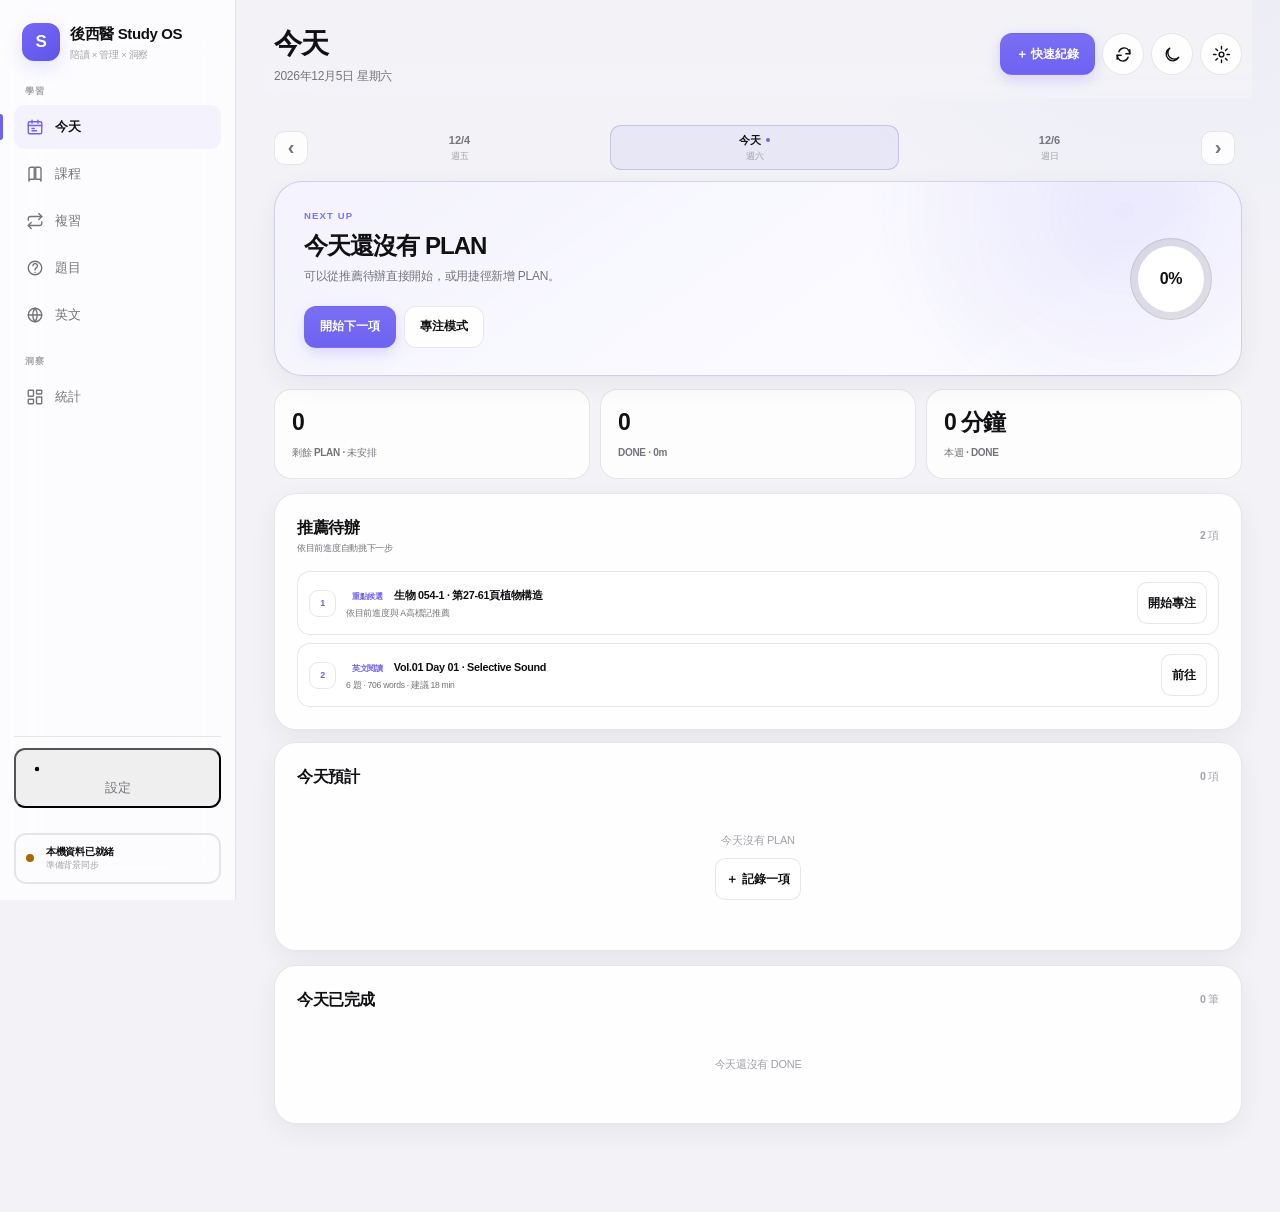
==== commit ba3066a1: "Daily Flow Final" ====
--- a/index.html
+++ b/index.html
@@ -1147,6 +1147,120 @@
   white-space:nowrap;overflow:hidden;text-overflow:ellipsis
 }
 
+
+/* ===== English Reading Training ===== */
+.reading-hero{
+  display:grid;grid-template-columns:minmax(0,1.45fr) minmax(250px,.8fr);
+  gap:12px;margin-bottom:12px
+}
+.reading-next{padding:18px;position:relative;overflow:hidden}
+.reading-next:after{
+  content:"READ";position:absolute;right:-8px;bottom:-20px;font-size:84px;
+  font-weight:900;letter-spacing:-6px;color:var(--accent);opacity:.045;pointer-events:none
+}
+.reading-eyebrow{font-size:9px;font-weight:800;color:var(--accent);letter-spacing:.08em;text-transform:uppercase}
+.reading-title{font-size:22px;line-height:1.18;font-weight:820;margin:7px 0 6px;letter-spacing:-.025em}
+.reading-meta{font-size:10px;color:var(--muted);line-height:1.6;max-width:720px}
+.reading-meta b{color:var(--text)}
+.reading-actions{display:flex;gap:8px;flex-wrap:wrap;margin-top:13px}
+.reading-progress-card{padding:16px}
+.reading-progress-card .big{font-size:27px;font-weight:850;letter-spacing:-.04em}
+.reading-progress-card .sub{font-size:9px;color:var(--muted);margin-top:3px}
+.reading-volume-row{margin-top:12px}
+.reading-volume-top{display:flex;justify-content:space-between;gap:8px;font-size:9px;margin-bottom:5px}
+.reading-volume-top b{font-size:10px}
+.reading-section{margin-top:12px}
+.reading-kpis{grid-template-columns:repeat(4,minmax(0,1fr))}
+.reading-history .item{align-items:flex-start}
+.reading-score{font-size:18px;font-weight:830;letter-spacing:-.025em;white-space:nowrap}
+.reading-tag{
+  display:inline-flex;align-items:center;border:1px solid var(--line);
+  background:var(--panel2);border-radius:999px;padding:3px 7px;
+  font-size:8.5px;font-weight:700;color:var(--muted);margin:2px 3px 2px 0
+}
+.reading-tag.bad{color:var(--danger);border-color:color-mix(in srgb,var(--danger) 24%,var(--line))}
+.reading-weakness{display:flex;flex-wrap:wrap;gap:7px}
+.reading-weak-card{
+  flex:1 1 130px;min-width:120px;border:1px solid var(--line);
+  border-radius:12px;padding:10px;background:var(--panel2)
+}
+.reading-weak-card b{display:block;font-size:11px}
+.reading-weak-card small{font-size:8.5px;color:var(--muted)}
+.reading-picker-summary{
+  padding:12px;border:1px solid var(--line);border-radius:13px;background:var(--panel2);margin-bottom:12px
+}
+.reading-picker-summary strong{font-size:13px}
+.reading-picker-summary small{display:block;margin-top:5px;font-size:9.5px;line-height:1.5;color:var(--muted)}
+.wrong-question-grid{display:flex;flex-wrap:wrap;gap:7px;margin-top:8px}
+.wrong-question{
+  min-width:38px;height:34px;border:1px solid var(--line);border-radius:10px;
+  background:var(--panel);color:var(--text);font-weight:800;cursor:pointer
+}
+.wrong-question.active{
+  background:color-mix(in srgb,var(--danger) 10%,var(--panel));
+  color:var(--danger);border-color:color-mix(in srgb,var(--danger) 35%,var(--line))
+}
+.wrong-question small{display:block;font-size:7px;font-weight:600;opacity:.78}
+.reading-wrong-hint{font-size:9px;color:var(--muted);margin-top:7px}
+.reading-select-row{display:grid;grid-template-columns:150px 1fr;gap:9px}
+.reading-time-compare.good{color:var(--success)}
+.reading-time-compare.slow{color:var(--warn)}
+@media(max-width:900px){
+  .reading-hero{grid-template-columns:1fr}
+  .reading-kpis{grid-template-columns:repeat(2,minmax(0,1fr))}
+}
+@media(max-width:600px){
+  .reading-title{font-size:19px}
+  .reading-select-row{grid-template-columns:1fr}
+}
+
+
+/* ===== Daily Flow / Smart Todo ===== */
+.recommendation-section{margin:12px 0}
+.recommendation-section .section-head>div small{
+  display:block;font-size:8.8px;color:var(--muted);margin-top:2px;font-weight:500
+}
+.recommendation-list{display:grid;gap:8px}
+.recommendation-item{
+  display:grid;grid-template-columns:auto minmax(0,1fr) auto;align-items:center;
+  gap:10px;padding:10px 11px;border:1px solid var(--line);border-radius:13px;
+  background:var(--panel2);transition:.15s var(--ease)
+}
+.recommendation-item:hover{border-color:var(--lineStrong);transform:translateY(-1px)}
+.rec-rank{
+  width:27px;height:27px;border-radius:9px;display:grid;place-items:center;
+  background:var(--panel);border:1px solid var(--line);font-size:9px;font-weight:850;color:var(--accent)
+}
+.rec-main{min-width:0}
+.rec-main strong{display:block;font-size:10.8px;white-space:nowrap;overflow:hidden;text-overflow:ellipsis}
+.rec-main small{display:block;font-size:8.6px;color:var(--muted);margin-top:3px;line-height:1.4}
+.rec-label{
+  display:inline-flex;align-items:center;padding:2px 6px;border-radius:999px;
+  font-size:7.8px;font-weight:800;margin-right:5px;background:var(--accentSoft);color:var(--accent)
+}
+.focus-plan-picker{
+  width:min(560px,100%);margin:0 auto 16px;text-align:left;
+  border:1px solid var(--line);background:var(--panel2);border-radius:14px;padding:10px 11px
+}
+.focus-plan-picker-top{display:flex;justify-content:space-between;gap:12px;align-items:center;margin-bottom:7px}
+.focus-plan-picker-top span{font-size:9.5px;font-weight:850}
+.focus-plan-picker-top small{font-size:8px;color:var(--muted);text-align:right}
+.focus-plan-select{width:100%;max-width:none}
+.focus-plan-picker.locked{opacity:.68}
+.plan-row .item-actions{gap:6px}
+.plan-row.completed{display:none}
+.plan-complete-note{font-size:8.5px;color:var(--muted)}
+.cloud-pending-pill{
+  display:inline-flex;align-items:center;gap:4px;font-size:7.7px;color:var(--muted);
+  border:1px solid var(--line);border-radius:999px;padding:2px 6px;margin-left:5px
+}
+@media(max-width:720px){
+  .recommendation-item{grid-template-columns:auto minmax(0,1fr);padding:10px}
+  .recommendation-item>.btn{grid-column:1/-1;width:100%}
+  .focus-plan-picker-top{align-items:flex-start;flex-direction:column;gap:3px}
+  .focus-plan-picker-top small{text-align:left}
+}
+
 </style>
 </head>
 <body>
@@ -1250,6 +1364,15 @@
       <div class="focus-ring" id="todayRing" style="--ring:0%"><strong id="todayRingText">0%</strong></div>
     </div>
     <div class="today-mini" id="todayMini"></div>
+
+    <div class="card section recommendation-section" id="recommendationSection">
+      <div class="section-head">
+        <div><h3>推薦待辦</h3><small id="recommendationHint">依今天 PLAN 與目前進度排序</small></div>
+        <span id="recommendationCount"></span>
+      </div>
+      <div class="recommendation-list" id="recommendedTodos"></div>
+    </div>
+
     <div class="grid2" id="todayPlanReviewGrid">
       <div class="card section"><div class="section-head"><h3>今天預計</h3><span id="todayPlanCount"></span></div><div class="list" id="todayPlans"></div></div>
       <div class="card section" id="todayReviewCard"><div class="section-head"><h3>今天待複習</h3><span id="todayReviewCount"></span></div><div class="list" id="todayReviews"></div></div>
@@ -1306,12 +1429,45 @@
   </section>
 
   <section class="view" id="view-english">
-    <div class="toolbar"><button class="btn primary" id="englishQuickBtn">＋ 英文紀錄</button><select class="select" id="englishPeriod"><option value="month">本月</option><option value="week">本週</option><option value="all">全部</option></select></div>
-    <div class="kpis" id="englishKpis"></div>
-    <div class="grid2">
-      <div class="card section"><div class="section-head"><h3>最近英文紀錄</h3><span id="englishCount"></span></div><div class="list" id="englishList"></div></div>
-      <div class="card section"><div class="section-head"><h3>來源與領域</h3><span>分鐘分布</span></div><div class="source-bars" id="englishBreakdown"></div></div>
+    <div class="toolbar">
+      <button class="btn primary" id="readingRecordBtn">＋ 閱讀訓練</button>
+      <button class="btn" id="englishQuickBtn">＋ 一般英文</button>
+      <select class="select" id="englishPeriod"><option value="month">本月</option><option value="week">本週</option><option value="all">全部</option></select>
     </div>
+
+    <div class="reading-hero">
+      <div class="card reading-next" id="readingNextCard"></div>
+      <div class="card reading-progress-card">
+        <div class="section-head"><h3>題本進度</h3><span>3 冊 · 26 回</span></div>
+        <div class="big" id="readingProgressBig">0 / 26</div>
+        <div class="sub" id="readingProgressSub">尚未開始</div>
+        <div id="readingVolumeProgress"></div>
+      </div>
+    </div>
+
+    <div class="kpis reading-kpis" id="readingKpis"></div>
+
+    <div class="grid2 reading-section">
+      <div class="card section">
+        <div class="section-head"><h3>閱讀訓練紀錄</h3><span id="readingCount"></span></div>
+        <div class="list reading-history" id="readingHistory"></div>
+      </div>
+      <div class="card section">
+        <div class="section-head"><h3>弱題型</h3><span>依有標記錯題題號的紀錄</span></div>
+        <div class="reading-weakness" id="readingWeakness"></div>
+      </div>
+    </div>
+
+    <details class="details-group reading-section">
+      <summary>一般英文紀錄（文章 / 影片 / Podcast）</summary>
+      <div class="inside">
+        <div class="kpis" id="englishKpis"></div>
+        <div class="grid2">
+          <div class="card section"><div class="section-head"><h3>最近英文紀錄</h3><span id="englishCount"></span></div><div class="list" id="englishList"></div></div>
+          <div class="card section"><div class="section-head"><h3>來源與領域</h3><span>分鐘分布</span></div><div class="source-bars" id="englishBreakdown"></div></div>
+        </div>
+      </div>
+    </details>
   </section>
 
   <section class="view" id="view-settings">
@@ -1351,7 +1507,7 @@
         <div style="display:flex;gap:8px;flex-wrap:wrap"><button class="btn primary" id="backupBtn">下載完整備份</button><button class="btn" id="restoreBtn">匯入備份</button><input id="restoreInput" type="file" accept=".json,application/json" hidden></div>
       </div>
       <div class="card setting-card">
-        <div class="section-head"><h3>PWA / iPhone</h3><span>像 App 使用</span></div><div class="note">手機版已改成課程卡片、浮動＋按鈕與五個主要分頁，技術設定都放在次要層。</div>
+        <div class="section-head"><h3>PWA / iPhone</h3><span>像 App 使用</span></div><div class="note">英文頁已加入閱讀題本訓練；題本 metadata 內建於網站，不需要另外連 PDF。手機版仍保留快速紀錄流程。</div>
         <div class="note">iPhone Safari：分享 →「加入主畫面」。之後可直接從主畫面開 Study OS；離線時會顯示最後一次成功同步資料。</div>
         <div class="helper" id="pwaStatus">Service Worker 狀態檢查中…</div>
       </div>
@@ -1401,6 +1557,39 @@
   </div>
 </div></div>
 
+<!-- English reading result modal -->
+<div class="modal" id="readingModal"><div class="modal-card">
+  <div class="modal-head"><h3>記錄閱讀訓練</h3><button class="btn small" data-close="readingModal">關閉</button></div>
+  <div class="modal-body">
+    <div class="reading-select-row">
+      <div class="field"><label>題本</label><select id="readingVolume"></select></div>
+      <div class="field"><label>篇次</label><select id="readingPassage"></select></div>
+    </div>
+    <div class="reading-picker-summary" id="readingPickerSummary"></div>
+    <div class="field-row">
+      <div class="field"><label>答對幾題</label><input id="readingCorrect" type="number" min="0" inputmode="numeric"></div>
+      <div class="field"><label>實際時間（分鐘）</label><input id="readingMinutes" type="number" min="1" inputmode="numeric"></div>
+    </div>
+    <details class="details-group" id="readingWrongDetails">
+      <summary>＋ 錯題分析（選填）</summary>
+      <div class="inside">
+        <div class="helper">只要點錯的題號。題型與正確答案會由題本詳解自動帶入。</div>
+        <div class="wrong-question-grid" id="readingWrongQuestions"></div>
+        <div class="reading-wrong-hint" id="readingWrongHint"></div>
+        <div class="field" style="margin-top:12px"><label>主要錯因（選填）</label>
+          <select id="readingErrorReason">
+            <option value="">不記錄</option>
+            <option>定位錯誤</option><option>過度推論</option><option>單字不懂</option>
+            <option>長難句沒看懂</option><option>選項辨識錯</option><option>時間壓力</option>
+            <option>粗心</option><option>其他</option>
+          </select>
+        </div>
+      </div>
+    </details>
+    <button class="btn primary" id="saveReading">儲存閱讀結果</button>
+  </div>
+</div></div>
+
 <!-- Question modal -->
 <div class="modal" id="questionModal"><div class="modal-card">
   <div class="modal-head"><h3>記錄刷題</h3><button class="btn small" data-close="questionModal">關閉</button></div>
@@ -1434,15 +1623,22 @@
 </div></div>
 
 <div class="modal focus-modal" id="focusModal"><div class="modal-card">
-  <div class="modal-head"><h3>專注模式</h3><button class="btn small" data-close="focusModal">結束</button></div>
+  <div class="modal-head"><h3>專注模式</h3><button class="btn small" data-close="focusModal">收合</button></div>
   <div class="modal-body">
     <div class="focus-screen">
+      <div class="focus-plan-picker" id="focusPlanPicker">
+        <div class="focus-plan-picker-top">
+          <span>現在要執行</span>
+          <small id="focusPlanPickerHint">可切換今天尚未完成的 PLAN</small>
+        </div>
+        <select class="select focus-plan-select" id="focusPlanSelect"></select>
+      </div>
       <span class="subject-chip" id="focusSubject">Study OS</span>
       <h2 id="focusTitle">選擇下一項後開始</h2>
       <p id="focusMeta">這裡只保留目前要做的事情。</p>
       <div class="timer" id="focusTimer">00:00</div>
       <div class="focus-actions">
-        <button class="btn primary" id="focusStart">開始</button>
+        <button class="btn primary" id="focusStart">開始專注</button>
         <button class="btn" id="focusPause">暫停</button>
         <button class="btn" id="focusComplete">完成並記錄</button>
       </div>
@@ -1477,7 +1673,7 @@
 <div class="update-banner hidden" id="updateBanner">有新版 Study OS 可用　<button class="btn small" id="reloadApp">更新</button></div>
 
 <script>
-const STUDY_OS_BUILD="2026.08.17-stability-repair-1";
+const STUDY_OS_BUILD="2026.08.28-daily-flow-v1";
 
 const COURSES=[{"subject":"物理","type":"正課","code":"001-1","description":"【其他】筆記軌跡方程式","topic":"筆記軌跡方程式","sourceDate":"20260207","priority":"B中","manualStatus":"","manualProgress":0.0,"manualRecent":""},{"subject":"物理","type":"正課","code":"001-2","description":"【其他】筆記牛頓三定律","topic":"筆記牛頓三定律","sourceDate":"20260207","priority":"B中","manualStatus":"","manualProgress":0.0,"manualRecent":""},{"subject":"物理","type":"正課","code":"002-1","description":"【其他】筆記-七大外力","topic":"筆記-七大外力","sourceDate":"20260207","priority":"B中","manualStatus":"","manualProgress":0.0,"manualRecent":""},{"subject":"物理","type":"正課","code":"002-2","description":"【其他】筆記-木塊運動","topic":"筆記-木塊運動","sourceDate":"20260320","priority":"B中","manualStatus":"","manualProgress":0.0,"manualRecent":""},{"subject":"物理","type":"正課","code":"003-1","description":"【其他】筆記-潛輪系統","topic":"筆記-潛輪系統","sourceDate":"20260320","priority":"B中","manualStatus":"","manualProgress":0.0,"manualRecent":""},{"subject":"物理","type":"正課","code":"003-2","description":"【其他】筆記-圓周運動和向心","topic":"筆記-圓周運動和向心","sourceDate":"20260320","priority":"B中","manualStatus":"","manualProgress":0.0,"manualRecent":""},{"subject":"物理","type":"正課","code":"004-1","description":"【其他】筆記-彈力位能","topic":"筆記-彈力位能","sourceDate":"20260320","priority":"B中","manualStatus":"","manualProgress":0.0,"manualRecent":""},{"subject":"物理","type":"正課","code":"004-2","description":"【其他】筆記-保守力和非保守力","topic":"筆記-保守力和非保守力","sourceDate":"20260320","priority":"B中","manualStatus":"","manualProgress":0.0,"manualRecent":""},{"subject":"物理","type":"正課","code":"005-1","description":"【書】第4章__第9-19頁機械能守恆","topic":"第9-19頁機械能守恆","sourceDate":"20260320","priority":"B中","manualStatus":"","manualProgress":0.0,"manualRecent":""},{"subject":"物理","type":"正課","code":"005-2","description":"【其他】NOTE質心運動","topic":"NOTE質心運動","sourceDate":"20260320","priority":"A高","manualStatus":"","manualProgress":0.0,"manualRecent":""},{"subject":"物理","type":"正課","code":"006-1","description":"【其他】NOTE共量守恆","topic":"NOTE共量守恆","sourceDate":"20260320","priority":"B中","manualStatus":"","manualProgress":0.0,"manualRecent":""},{"subject":"物理","type":"正課","code":"006-2","description":"【其他】NOTE_火箭問題","topic":"NOTE 火箭問題","sourceDate":"20260320","priority":"B中","manualStatus":"","manualProgress":0.0,"manualRecent":""},{"subject":"物理","type":"正課","code":"007-1","description":"【其他】筆記_質心運動_力矩","topic":"筆記 質心運動 力矩","sourceDate":"20260320","priority":"A高","manualStatus":"","manualProgress":0.0,"manualRecent":""},{"subject":"物理","type":"正課","code":"007-2","description":"【其他】筆記_功的種類","topic":"筆記 功的種類","sourceDate":"20260322","priority":"B中","manualStatus":"","manualProgress":0.0,"manualRecent":""},{"subject":"物理","type":"正課","code":"008-1","description":"【其他】筆記_轉動與滾動","topic":"筆記 轉動與滾動","sourceDate":"20260322","priority":"A高","manualStatus":"","manualProgress":0.0,"manualRecent":""},{"subject":"物理","type":"正課","code":"008-2","description":"【其他】筆記_轉動與滾動","topic":"筆記 轉動與滾動","sourceDate":"20260322","priority":"A高","manualStatus":"","manualProgress":0.0,"manualRecent":""},{"subject":"物理","type":"正課","code":"009-1","description":"【其他】角動量與角動量守恆","topic":"角動量與角動量守恆","sourceDate":"20260322","priority":"A高","manualStatus":"","manualProgress":0.0,"manualRecent":""},{"subject":"物理","type":"正課","code":"009-1(2)","description":"【其他】角動量與角動量守恆","topic":"角動量與角動量守恆","sourceDate":"20260322","priority":"A高","manualStatus":"","manualProgress":0.0,"manualRecent":""},{"subject":"物理","type":"正課","code":"009-2","description":"【其他】陀螺問題","topic":"陀螺問題","sourceDate":"20260324","priority":"B中","manualStatus":"","manualProgress":0.0,"manualRecent":""},{"subject":"物理","type":"正課","code":"010-1","description":"【其他】筆記-剪斜運動","topic":"筆記-剪斜運動","sourceDate":"20260324","priority":"B中","manualStatus":"","manualProgress":0.0,"manualRecent":""},{"subject":"物理","type":"正課","code":"010-2","description":"【其他】筆記-單擺","topic":"筆記-單擺","sourceDate":"20260324","priority":"B中","manualStatus":"","manualProgress":0.0,"manualRecent":""},{"subject":"物理","type":"正課","code":"011-1","description":"【其他】筆記_熱與熱力學","topic":"筆記 熱與熱力學","sourceDate":"20260324","priority":"B中","manualStatus":"","manualProgress":0.0,"manualRecent":""},{"subject":"物理","type":"正課","code":"011-2","description":"【其他】筆記_熱與熱力學","topic":"筆記 熱與熱力學","sourceDate":"20260324","priority":"B中","manualStatus":"","manualProgress":0.0,"manualRecent":""},{"subject":"物理","type":"正課","code":"012-1","description":"【其他】筆記_等壓過程","topic":"筆記 等壓過程","sourceDate":"20260325","priority":"B中","manualStatus":"","manualProgress":0.0,"manualRecent":""},{"subject":"物理","type":"正課","code":"012-2","description":"【其他】筆記_絕熱過程","topic":"筆記 絕熱過程","sourceDate":"20260326","priority":"B中","manualStatus":"","manualProgress":0.0,"manualRecent":""},{"subject":"物理","type":"正課","code":"013-1","description":"【其他】各式引擎","topic":"各式引擎","sourceDate":"20260326","priority":"B中","manualStatus":"","manualProgress":0.0,"manualRecent":""},{"subject":"物理","type":"正課","code":"013-2","description":"【其他】墒增原理","topic":"墒增原理","sourceDate":"20260327","priority":"B中","manualStatus":"","manualProgress":0.0,"manualRecent":""},{"subject":"物理","type":"正課","code":"014-1","description":"【其他】熱傳導","topic":"熱傳導","sourceDate":"20260327","priority":"B中","manualStatus":"","manualProgress":0.0,"manualRecent":""},{"subject":"物理","type":"正課","code":"014-2","description":"【其他】動場、重生未能重力位","topic":"動場、重生未能重力位","sourceDate":"20260327","priority":"B中","manualStatus":"","manualProgress":0.0,"manualRecent":""},{"subject":"物理","type":"正課","code":"015-1","description":"【其他】筆記-重力位能","topic":"筆記-重力位能","sourceDate":"20260327","priority":"B中","manualStatus":"","manualProgress":0.0,"manualRecent":""},{"subject":"物理","type":"正課","code":"015-2","description":"【其他】筆記-克卜勒三定律","topic":"筆記-克卜勒三定律","sourceDate":"20260327","priority":"B中","manualStatus":"","manualProgress":0.0,"manualRecent":""},{"subject":"物理","type":"正課","code":"016-1","description":"【其他】筆記-庫倫定律","topic":"筆記-庫倫定律","sourceDate":"20260401","priority":"A高","manualStatus":"","manualProgress":0.0,"manualRecent":""},{"subject":"物理","type":"正課","code":"016-2","description":"【其他】筆記-庫倫定律","topic":"筆記-庫倫定律","sourceDate":"20260401","priority":"A高","manualStatus":"","manualProgress":0.0,"manualRecent":""},{"subject":"物理","type":"正課","code":"017-2","description":"【其他】筆記-高斯力學，高斯電學","topic":"筆記-高斯力學，高斯電學","sourceDate":"20260407","priority":"A高","manualStatus":"","manualProgress":0.0,"manualRecent":""},{"subject":"物理","type":"正課","code":"018-1","description":"【其他】筆記-導體，電流極距","topic":"筆記-導體，電流極距","sourceDate":"20260407","priority":"A高","manualStatus":"","manualProgress":0.0,"manualRecent":""},{"subject":"物理","type":"正課","code":"018-2","description":"【其他】筆記-導體，電流極距","topic":"筆記-導體，電流極距","sourceDate":"20260407","priority":"A高","manualStatus":"","manualProgress":0.0,"manualRecent":""},{"subject":"物理","type":"正課","code":"020-1","description":"【其他】筆記-電容器","topic":"筆記-電容器","sourceDate":"20260407","priority":"A高","manualStatus":"","manualProgress":0.0,"manualRecent":""},{"subject":"物理","type":"正課","code":"021-1","description":"【其他】筆記-介電質","topic":"筆記-介電質","sourceDate":"20260409","priority":"B中","manualStatus":"","manualProgress":0.0,"manualRecent":""},{"subject":"物理","type":"正課","code":"021-2","description":"【其他】筆記-動電學","topic":"筆記-動電學","sourceDate":"20260407","priority":"B中","manualStatus":"","manualProgress":0.0,"manualRecent":""},{"subject":"物理","type":"正課","code":"022-1","description":"【其他】rc電路","topic":"rc電路","sourceDate":"20260409","priority":"B中","manualStatus":"","manualProgress":0.0,"manualRecent":""},{"subject":"物理","type":"正課","code":"022-2","description":"【其他】rc電路","topic":"rc電路","sourceDate":"20260409","priority":"B中","manualStatus":"","manualProgress":0.0,"manualRecent":""},{"subject":"物理","type":"正課","code":"023-1","description":"【其他】筆記_磁場","topic":"筆記 磁場","sourceDate":"20260409","priority":"A高","manualStatus":"","manualProgress":0.0,"manualRecent":""},{"subject":"物理","type":"正課","code":"023-2","description":"【其他】筆記_磁偶極矩","topic":"筆記 磁偶極矩","sourceDate":"20260409","priority":"B中","manualStatus":"","manualProgress":0.0,"manualRecent":""},{"subject":"物理","type":"正課","code":"024-2","description":"【其他】筆記_安培定律","topic":"筆記 安培定律","sourceDate":"20260423","priority":"A高","manualStatus":"","manualProgress":0.0,"manualRecent":""},{"subject":"物理","type":"正課","code":"025-1","description":"【其他】修正安培定律、環繞磁場","topic":"修正安培定律、環繞磁場","sourceDate":"20260410","priority":"A高","manualStatus":"","manualProgress":0.0,"manualRecent":""},{"subject":"物理","type":"正課","code":"025-2","description":"【其他】法拉第定律_冷次定律","topic":"法拉第定律 冷次定律","sourceDate":"20260409","priority":"A高","manualStatus":"","manualProgress":0.0,"manualRecent":""},{"subject":"物理","type":"正課","code":"026-1","description":"【其他】運動電動勢","topic":"運動電動勢","sourceDate":"20260410","priority":"B中","manualStatus":"","manualProgress":0.0,"manualRecent":""},{"subject":"物理","type":"正課","code":"026-2","description":"【其他】磁學應用、飛機跟電磁爐","topic":"磁學應用、飛機跟電磁爐","sourceDate":"20260411","priority":"A高","manualStatus":"","manualProgress":0.0,"manualRecent":""},{"subject":"物理","type":"正課","code":"027-1","description":"【其他】筆記-電感及電感器","topic":"筆記-電感及電感器","sourceDate":"20260411","priority":"A高","manualStatus":"","manualProgress":0.0,"manualRecent":""},{"subject":"物理","type":"正課","code":"027-2","description":"【其他】筆記-RL電路、電感器","topic":"筆記-RL電路、電感器","sourceDate":"20260411","priority":"A高","manualStatus":"","manualProgress":0.0,"manualRecent":""},{"subject":"物理","type":"正課","code":"028-1","description":"【其他】筆記-LC震盪電路、RLC震盪電路","topic":"筆記-LC震盪電路、RLC震盪電路","sourceDate":"20260413","priority":"A高","manualStatus":"","manualProgress":0.0,"manualRecent":""},{"subject":"物理","type":"正課","code":"028-2","description":"【其他】筆記-交流電路","topic":"筆記-交流電路","sourceDate":"20260413","priority":"B中","manualStatus":"","manualProgress":0.0,"manualRecent":""},{"subject":"物理","type":"正課","code":"029-1","description":"【其他】NOTE-MAXWELLS_四大方程式","topic":"NOTE-MAXWELLS 四大方程式","sourceDate":"20260414","priority":"A高","manualStatus":"","manualProgress":0.0,"manualRecent":""},{"subject":"物理","type":"正課","code":"029-2","description":"【其他】NOTE-電磁波","topic":"NOTE-電磁波","sourceDate":"20260414","priority":"A高","manualStatus":"","manualProgress":0.0,"manualRecent":""},{"subject":"物理","type":"正課","code":"030-1","description":"【其他】NOTE-平面電磁波","topic":"NOTE-平面電磁波","sourceDate":"20260414","priority":"A高","manualStatus":"","manualProgress":0.0,"manualRecent":""},{"subject":"物理","type":"正課","code":"030-2","description":"【其他】NOTE-波動力學","topic":"NOTE-波動力學","sourceDate":"20260415","priority":"B中","manualStatus":"","manualProgress":0.0,"manualRecent":""},{"subject":"物理","type":"正課","code":"031-1","description":"【其他】繩波、駐波","topic":"繩波、駐波","sourceDate":"20260415","priority":"B中","manualStatus":"","manualProgress":0.0,"manualRecent":""},{"subject":"物理","type":"正課","code":"031-2","description":"【其他】都卜勒","topic":"都卜勒","sourceDate":"20260415","priority":"B中","manualStatus":"","manualProgress":0.0,"manualRecent":""},{"subject":"物理","type":"正課","code":"032-2","description":"【其他】凹凸透鏡、成像","topic":"凹凸透鏡、成像","sourceDate":"20260411","priority":"B中","manualStatus":"","manualProgress":0.0,"manualRecent":""},{"subject":"物理","type":"正課","code":"033-1","description":"【其他】筆記_屈光力","topic":"筆記 屈光力","sourceDate":"20260418","priority":"B中","manualStatus":"","manualProgress":0.0,"manualRecent":""},{"subject":"物理","type":"正課","code":"033-2","description":"【其他】筆記_視力","topic":"筆記 視力","sourceDate":"20260420","priority":"B中","manualStatus":"","manualProgress":0.0,"manualRecent":""},{"subject":"物理","type":"正課","code":"034-1","description":"【其他】筆記_雙夾縫干涉和雙夾縫繞射","topic":"筆記 雙夾縫干涉和雙夾縫繞射","sourceDate":"20260421","priority":"A高","manualStatus":"","manualProgress":0.0,"manualRecent":""},{"subject":"物理","type":"正課","code":"034-2","description":"【其他】筆記_布拉格繞射和圓孔繞射","topic":"筆記 布拉格繞射和圓孔繞射","sourceDate":"20260409","priority":"A高","manualStatus":"","manualProgress":0.0,"manualRecent":""},{"subject":"物理","type":"正課","code":"035-1","description":"【其他】筆記，流體力學","topic":"筆記，流體力學","sourceDate":"20260421","priority":"B中","manualStatus":"","manualProgress":0.0,"manualRecent":""},{"subject":"物理","type":"正課","code":"035-2","description":"【其他】筆記，托里切利實驗","topic":"筆記，托里切利實驗","sourceDate":"20260421","priority":"B中","manualStatus":"","manualProgress":0.0,"manualRecent":""},{"subject":"物理","type":"正課","code":"36","description":"【其他】筆記_流體動力學","topic":"筆記 流體動力學","sourceDate":"20260421","priority":"B中","manualStatus":"","manualProgress":0.0,"manualRecent":""},{"subject":"物理","type":"正課","code":"037-1","description":"【其他】正課複習卷題目","topic":"正課複習卷題目","sourceDate":"20260421","priority":"B中","manualStatus":"","manualProgress":0.0,"manualRecent":""},{"subject":"物理","type":"正課","code":"037-2","description":"【其他】正課複習卷題目","topic":"正課複習卷題目","sourceDate":"20260423","priority":"B中","manualStatus":"","manualProgress":0.0,"manualRecent":""},{"subject":"物理","type":"補充課","code":"補充01","description":"【其他】球體積、表面積、轉動慣量","topic":"球體積、表面積、轉動慣量","sourceDate":"20260512","priority":"A高","manualStatus":"","manualProgress":0.0,"manualRecent":""},{"subject":"物理","type":"補充課","code":"補充02","description":"【其他】近代物理","topic":"近代物理","sourceDate":"20260512","priority":"A高","manualStatus":"","manualProgress":0.0,"manualRecent":""},{"subject":"物理","type":"補充課","code":"補充03-1","description":"【書】第29章__第3-7頁時空轉換公式、速度轉換公式","topic":"第3-7頁時空轉換公式、速度轉換公式","sourceDate":"20260512","priority":"B中","manualStatus":"","manualProgress":0.0,"manualRecent":""},{"subject":"物理","type":"補充課","code":"補充03-2","description":"【其他】筆記_相對論","topic":"筆記 相對論","sourceDate":"20260512","priority":"A高","manualStatus":"","manualProgress":0.0,"manualRecent":""},{"subject":"物理","type":"補充課","code":"補充04-1","description":"【書】第29,30章__第7-6頁近代物理","topic":"第7-6頁近代物理","sourceDate":"20260514","priority":"A高","manualStatus":"","manualProgress":0.0,"manualRecent":""},{"subject":"物理","type":"補充課","code":"補充04-2","description":"【其他】筆記_光電效應","topic":"筆記 光電效應","sourceDate":"20260514","priority":"B中","manualStatus":"","manualProgress":0.0,"manualRecent":""},{"subject":"物理","type":"補充課","code":"補充05-1","description":"【書】第30章__第10-12頁康普頓效應","topic":"第10-12頁康普頓效應","sourceDate":"20260514","priority":"B中","manualStatus":"","manualProgress":0.0,"manualRecent":""},{"subject":"物理","type":"補充課","code":"補充05-2","description":"【書】第30章__第13-16頁波耳量子論","topic":"第13-16頁波耳量子論","sourceDate":"20260514","priority":"B中","manualStatus":"","manualProgress":0.0,"manualRecent":""},{"subject":"物理","type":"補充課","code":"補充06-1","description":"【書】第30章__第16-21頁德布羅依物質","topic":"第16-21頁德布羅依物質","sourceDate":"20260514","priority":"B中","manualStatus":"","manualProgress":0.0,"manualRecent":""},{"subject":"物理","type":"補充課","code":"補充06-2","description":"【書】第30章__第21-23頁光和電子物質","topic":"第21-23頁光和電子物質","sourceDate":"20260514","priority":"B中","manualStatus":"","manualProgress":0.0,"manualRecent":""},{"subject":"物理","type":"補充課","code":"補充07-1","description":"【書】第30章__第23-25頁薛丁格方程式","topic":"第23-25頁薛丁格方程式","sourceDate":"20260514","priority":"B中","manualStatus":"","manualProgress":0.0,"manualRecent":""},{"subject":"物理","type":"補充課","code":"補充07-2","description":"【書】第30章__第26-27頁一維盒中質點","topic":"第26-27頁一維盒中質點","sourceDate":"20260516","priority":"B中","manualStatus":"","manualProgress":0.0,"manualRecent":""},{"subject":"物理","type":"補充課","code":"補充08","description":"【書】第30章__第27-30頁測不準原則-二維球座標","topic":"第27-30頁測不準原則-二維球座標","sourceDate":"20260516","priority":"B中","manualStatus":"","manualProgress":0.0,"manualRecent":""},{"subject":"物理","type":"解題課","code":"解題01-1","description":"第二回__第1-5頁先修一-正課一","topic":"第1-5頁先修一-正課一","sourceDate":"20260423","priority":"B中","manualStatus":"","manualProgress":0.0,"manualRecent":""},{"subject":"物理","type":"解題課","code":"解題01-2","description":"第二回__第6-11頁正課二-正課四","topic":"第6-11頁正課二-正課四","sourceDate":"20260423","priority":"B中","manualStatus":"","manualProgress":0.0,"manualRecent":""},{"subject":"物理","type":"解題課","code":"解題02-1","description":"第一,二回__第1-13頁先修一-正課五","topic":"第1-13頁先修一-正課五","sourceDate":"20260504","priority":"B中","manualStatus":"","manualProgress":0.0,"manualRecent":""},{"subject":"物理","type":"解題課","code":"解題02-2","description":"第一回__第6-13頁正課一-正課四","topic":"第6-13頁正課一-正課四","sourceDate":"20260504","priority":"B中","manualStatus":"","manualProgress":0.0,"manualRecent":""},{"subject":"物理","type":"解題課","code":"解題03-1","description":"第一回__第12-20頁題解","topic":"第12-20頁題解","sourceDate":"20260504","priority":"B中","manualStatus":"","manualProgress":0.0,"manualRecent":""},{"subject":"物理","type":"解題課","code":"解題03-2","description":"第一回__第21-24頁題解","topic":"第21-24頁題解","sourceDate":"20260506","priority":"B中","manualStatus":"","manualProgress":0.0,"manualRecent":""},{"subject":"物理","type":"解題課","code":"解題04-1","description":"第一,二回__第9-12頁題解","topic":"第9-12頁題解","sourceDate":"20260506","priority":"B中","manualStatus":"","manualProgress":0.0,"manualRecent":""},{"subject":"物理","type":"解題課","code":"解題04-2","description":"第二回__第13-28頁題解","topic":"第13-28頁題解","sourceDate":"20260506","priority":"B中","manualStatus":"","manualProgress":0.0,"manualRecent":""},{"subject":"物理","type":"解題課","code":"解題05-1","description":"第一回__第29-32頁題解","topic":"第29-32頁題解","sourceDate":"20260511","priority":"B中","manualStatus":"","manualProgress":0.0,"manualRecent":""},{"subject":"物理","type":"解題課","code":"解題05-2","description":"第一,二回__第33-32頁題解","topic":"第33-32頁題解","sourceDate":"20260511","priority":"B中","manualStatus":"","manualProgress":0.0,"manualRecent":""},{"subject":"物理","type":"解題課","code":"解題06-1","description":"第一回__第35-40頁題解","topic":"第35-40頁題解","sourceDate":"20260511","priority":"B中","manualStatus":"","manualProgress":0.0,"manualRecent":""},{"subject":"物理","type":"解題課","code":"解題06-2","description":"第二回__第33-36頁題解","topic":"第33-36頁題解","sourceDate":"20260511","priority":"B中","manualStatus":"","manualProgress":0.0,"manualRecent":""},{"subject":"物理","type":"解題課","code":"解題07-1","description":"第一,二回__第41-45頁題解","topic":"第41-45頁題解","sourceDate":"20260511","priority":"B中","manualStatus":"","manualProgress":0.0,"manualRecent":""},{"subject":"物理","type":"解題課","code":"解題07-2","description":"第一,二回__第47-48頁題解","topic":"第47-48頁題解","sourceDate":"20260511","priority":"B中","manualStatus":"","manualProgress":0.0,"manualRecent":""},{"subject":"物理","type":"解題課","code":"解題08-1","description":"第一回__第49-52頁題解","topic":"第49-52頁題解","sourceDate":"20260511","priority":"B中","manualStatus":"","manualProgress":0.0,"manualRecent":""},{"subject":"物理","type":"解題課","code":"解題08-2","description":"第一,二回__第50-57頁題解","topic":"第50-57頁題解","sourceDate":"20260511","priority":"B中","manualStatus":"","manualProgress":0.0,"manualRecent":""},{"subject":"物理","type":"解題課","code":"解題09-1","description":"第一,二回__第56-62頁解題","topic":"第56-62頁解題","sourceDate":"20260512","priority":"B中","manualStatus":"","manualProgress":0.0,"manualRecent":""},{"subject":"物理","type":"解題課","code":"解題09-2","description":"第一,二回__第59-66頁解題","topic":"第59-66頁解題","sourceDate":"20260512","priority":"B中","manualStatus":"","manualProgress":0.0,"manualRecent":""},{"subject":"物理","type":"解題課","code":"解題10","description":"第一,二回__第63-69頁解題","topic":"第63-69頁解題","sourceDate":"20260512","priority":"B中","manualStatus":"","manualProgress":0.0,"manualRecent":""},{"subject":"物理","type":"正課","code":"024-1","description":"【其他】筆記 載流導線的四周建立環繞磁場","topic":"筆記 載流導線的四周建立環繞磁場","sourceDate":"","priority":"A高","manualStatus":"","manualProgress":0.0,"manualRecent":""},{"subject":"物理","type":"正課","code":"017-1","description":"【其他】筆記-高斯力學，高斯電學","topic":"筆記-高斯力學，高斯電學","sourceDate":"20260407","priority":"A高","manualStatus":"","manualProgress":0.0,"manualRecent":""},{"subject":"物理","type":"正課","code":"019-1","description":"","topic":"","sourceDate":"","priority":"B中","manualStatus":"","manualProgress":0.0,"manualRecent":""},{"subject":"物理","type":"正課","code":"019-2","description":"","topic":"","sourceDate":"","priority":"B中","manualStatus":"","manualProgress":0.0,"manualRecent":""},{"subject":"物理","type":"正課","code":"020-2","description":"","topic":"","sourceDate":"","priority":"B中","manualStatus":"","manualProgress":0.0,"manualRecent":""},{"subject":"生物","type":"正課","code":"001-1","description":"第一回__第1-8頁研究細胞","topic":"第1-8頁研究細胞","sourceDate":"20260518","priority":"B中","manualStatus":"","manualProgress":0.0,"manualRecent":""},{"subject":"生物","type":"正課","code":"001-2","description":"第一回__第9-29頁內膜系統","topic":"第9-29頁內膜系統","sourceDate":"20260518","priority":"B中","manualStatus":"","manualProgress":0.0,"manualRecent":""},{"subject":"生物","type":"正課","code":"002-1","description":"第一回__第14-27頁內膜系統","topic":"第14-27頁內膜系統","sourceDate":"20260518","priority":"B中","manualStatus":"","manualProgress":0.0,"manualRecent":""},{"subject":"生物","type":"正課","code":"002-2","description":"第一回__第27-76頁內膜系統","topic":"第27-76頁內膜系統","sourceDate":"20260518","priority":"B中","manualStatus":"","manualProgress":0.0,"manualRecent":""},{"subject":"生物","type":"正課","code":"003-1","description":"第一回__第32-37頁細胞","topic":"第32-37頁細胞","sourceDate":"20260518","priority":"B中","manualStatus":"","manualProgress":0.0,"manualRecent":""},{"subject":"生物","type":"正課","code":"003-2","description":"第一回__第38-53頁細胞骨架","topic":"第38-53頁細胞骨架","sourceDate":"20260518","priority":"B中","manualStatus":"","manualProgress":0.0,"manualRecent":""},{"subject":"生物","type":"正課","code":"004-1","description":"第一回第1章__第54-60頁細胞外基質","topic":"第54-60頁細胞外基質","sourceDate":"20260518","priority":"B中","manualStatus":"","manualProgress":0.0,"manualRecent":""},{"subject":"生物","type":"正課","code":"004-2","description":"第一回第1,2章__第57-34頁cell_membrane","topic":"第57-34頁cell membrane","sourceDate":"20260518","priority":"B中","manualStatus":"","manualProgress":0.0,"manualRecent":""},{"subject":"生物","type":"正課","code":"005-1","description":"第一回第2章__第35-49頁cell_membrane","topic":"第35-49頁cell membrane","sourceDate":"20260518","priority":"B中","manualStatus":"","manualProgress":0.0,"manualRecent":""},{"subject":"生物","type":"正課","code":"005-2","description":"第一回第2章__第1-34頁cell_membrane","topic":"第1-34頁cell membrane","sourceDate":"20260518","priority":"B中","manualStatus":"","manualProgress":0.0,"manualRecent":""},{"subject":"生物","type":"正課","code":"006-1","description":"第一回第3章__第1-27頁signal_pathway","topic":"第1-27頁signal pathway","sourceDate":"20260518","priority":"B中","manualStatus":"","manualProgress":0.0,"manualRecent":""},{"subject":"生物","type":"正課","code":"006-2","description":"第一回第3章__第28-31頁signal_pathway","topic":"第28-31頁signal pathway","sourceDate":"20260518","priority":"B中","manualStatus":"","manualProgress":0.0,"manualRecent":""},{"subject":"生物","type":"正課","code":"007-1","description":"第一回__第32-57頁CH3-訊號傳遞","topic":"第32-57頁CH3-訊號傳遞","sourceDate":"20260518","priority":"B中","manualStatus":"","manualProgress":0.0,"manualRecent":""},{"subject":"生物","type":"正課","code":"007-2","description":"第二回__第1-13頁CH5-Neuron","topic":"第1-13頁CH5-Neuron","sourceDate":"20260518","priority":"B中","manualStatus":"","manualProgress":0.0,"manualRecent":""},{"subject":"生物","type":"正課","code":"008-1","description":"第二回__第8-10頁CH5-Neuron","topic":"第8-10頁CH5-Neuron","sourceDate":"20260518","priority":"B中","manualStatus":"","manualProgress":0.0,"manualRecent":""},{"subject":"生物","type":"正課","code":"008-2","description":"第二回__第11-41頁CH5-Neuron","topic":"第11-41頁CH5-Neuron","sourceDate":"20260520","priority":"B中","manualStatus":"","manualProgress":0.0,"manualRecent":""},{"subject":"生物","type":"正課","code":"009-1","description":"第二回__第42-94頁CH5-Neuron","topic":"第42-94頁CH5-Neuron","sourceDate":"20260520","priority":"B中","manualStatus":"","manualProgress":0.0,"manualRecent":""},{"subject":"生物","type":"正課","code":"009-2","description":"第二回__第52-85頁CH5-Neuron","topic":"第52-85頁CH5-Neuron","sourceDate":"20260520","priority":"B中","manualStatus":"","manualProgress":0.0,"manualRecent":""},{"subject":"生物","type":"正課","code":"010-1","description":"第二回__第64-90頁CH5-Neuron","topic":"第64-90頁CH5-Neuron","sourceDate":"20260520","priority":"B中","manualStatus":"","manualProgress":0.0,"manualRecent":""},{"subject":"生物","type":"正課","code":"010-2","description":"第二回__第107-108頁CH6-神經系統","topic":"第107-108頁CH6-神經系統","sourceDate":"20260520","priority":"B中","manualStatus":"","manualProgress":0.0,"manualRecent":""},{"subject":"生物","type":"正課","code":"011-1","description":"第二回__第1-20頁神經系統","topic":"第1-20頁神經系統","sourceDate":"20260520","priority":"B中","manualStatus":"","manualProgress":0.0,"manualRecent":""},{"subject":"生物","type":"正課","code":"011-2","description":"第二回__第25-30頁神經系統","topic":"第25-30頁神經系統","sourceDate":"20260520","priority":"B中","manualStatus":"","manualProgress":0.0,"manualRecent":""},{"subject":"生物","type":"正課","code":"012-2","description":"第二回__第111-113頁神經系統","topic":"第111-113頁神經系統","sourceDate":"20260520","priority":"B中","manualStatus":"","manualProgress":0.0,"manualRecent":""},{"subject":"生物","type":"正課","code":"015-1","description":"第三回__第7-33-7-98頁視覺","topic":"第7-33-7-98頁視覺","sourceDate":"20260521","priority":"B中","manualStatus":"","manualProgress":0.0,"manualRecent":""},{"subject":"生物","type":"正課","code":"015-2","description":"第三回__第7-68-7-127頁視覺","topic":"第7-68-7-127頁視覺","sourceDate":"20260521","priority":"B中","manualStatus":"","manualProgress":0.0,"manualRecent":""},{"subject":"生物","type":"正課","code":"016-1","description":"第三回__第41-113頁受器","topic":"第41-113頁受器","sourceDate":"20260521","priority":"B中","manualStatus":"","manualProgress":0.0,"manualRecent":""},{"subject":"生物","type":"正課","code":"016-2","description":"第三回__第114-125頁心臟","topic":"第114-125頁心臟","sourceDate":"20260521","priority":"B中","manualStatus":"","manualProgress":0.0,"manualRecent":""},{"subject":"生物","type":"正課","code":"017-1","description":"第四回__第1-26頁循環","topic":"第1-26頁循環","sourceDate":"20260521","priority":"B中","manualStatus":"","manualProgress":0.0,"manualRecent":""},{"subject":"生物","type":"正課","code":"017-2","description":"第四回__第27-43頁心動週期","topic":"第27-43頁心動週期","sourceDate":"20260521","priority":"B中","manualStatus":"","manualProgress":0.0,"manualRecent":""},{"subject":"生物","type":"正課","code":"018-1","description":"第四回__第9-27-9-47頁循環系統","topic":"第9-27-9-47頁循環系統","sourceDate":"20260521","priority":"B中","manualStatus":"","manualProgress":0.0,"manualRecent":""},{"subject":"生物","type":"正課","code":"018-2","description":"第四回__第9-42-9-50頁循環系統","topic":"第9-42-9-50頁循環系統","sourceDate":"20260521","priority":"B中","manualStatus":"","manualProgress":0.0,"manualRecent":""},{"subject":"生物","type":"正課","code":"019-1","description":"第四回__第51-72頁血管血流血壓","topic":"第51-72頁血管血流血壓","sourceDate":"20260521","priority":"B中","manualStatus":"","manualProgress":0.0,"manualRecent":""},{"subject":"生物","type":"正課","code":"019-2","description":"第四回__第72-79頁血流","topic":"第72-79頁血流","sourceDate":"20260521","priority":"B中","manualStatus":"","manualProgress":0.0,"manualRecent":""},{"subject":"生物","type":"正課","code":"020-1","description":"第四回__第88-95頁血液","topic":"第88-95頁血液","sourceDate":"20260521","priority":"B中","manualStatus":"","manualProgress":0.0,"manualRecent":""},{"subject":"生物","type":"正課","code":"020-2","description":"第四回__第96-101頁血液","topic":"第96-101頁血液","sourceDate":"20260521","priority":"B中","manualStatus":"","manualProgress":0.0,"manualRecent":""},{"subject":"生物","type":"正課","code":"021-1","description":"第四回__第102-125頁呼吸系統","topic":"第102-125頁呼吸系統","sourceDate":"20260521","priority":"B中","manualStatus":"","manualProgress":0.0,"manualRecent":""},{"subject":"生物","type":"正課","code":"021-2","description":"第四回__第126-151頁呼吸系統","topic":"第126-151頁呼吸系統","sourceDate":"20260521","priority":"B中","manualStatus":"","manualProgress":0.0,"manualRecent":""},{"subject":"生物","type":"正課","code":"022-1","description":"第四回__第151-165頁呼吸系統","topic":"第151-165頁呼吸系統","sourceDate":"20260521","priority":"B中","manualStatus":"","manualProgress":0.0,"manualRecent":""},{"subject":"生物","type":"正課","code":"022-2","description":"第五回__第43-61頁內分泌","topic":"第43-61頁內分泌","sourceDate":"20260521","priority":"B中","manualStatus":"","manualProgress":0.0,"manualRecent":""},{"subject":"生物","type":"正課","code":"023-1","description":"第五回__第3-34頁激素","topic":"第3-34頁激素","sourceDate":"20260521","priority":"B中","manualStatus":"","manualProgress":0.0,"manualRecent":""},{"subject":"生物","type":"正課","code":"023-2","description":"第五回62頁激素","topic":"第五回62頁激素","sourceDate":"20260521","priority":"B中","manualStatus":"","manualProgress":0.0,"manualRecent":""},{"subject":"生物","type":"正課","code":"023-2","description":"第五回62頁激素","topic":"第五回62頁激素","sourceDate":"20260531","priority":"B中","manualStatus":"","manualProgress":0.0,"manualRecent":""},{"subject":"生物","type":"正課","code":"024-1","description":"第五回__第10-64-10-81頁血糖血鈣的調控","topic":"第10-64-10-81頁血糖血鈣的調控","sourceDate":"20260521","priority":"B中","manualStatus":"","manualProgress":0.0,"manualRecent":""},{"subject":"生物","type":"正課","code":"024-1","description":"第五回__第10-64-10-81頁血糖血鈣的調控","topic":"第10-64-10-81頁血糖血鈣的調控","sourceDate":"20260531","priority":"B中","manualStatus":"","manualProgress":0.0,"manualRecent":""},{"subject":"生物","type":"正課","code":"024-2","description":"第五回__第10-82-10-91頁內分泌","topic":"第10-82-10-91頁內分泌","sourceDate":"20260521","priority":"B中","manualStatus":"","manualProgress":0.0,"manualRecent":""},{"subject":"生物","type":"正課","code":"025-1","description":"第五回__第10-92-10-109頁內分泌系統","topic":"第10-92-10-109頁內分泌系統","sourceDate":"20260521","priority":"B中","manualStatus":"","manualProgress":0.0,"manualRecent":""},{"subject":"生物","type":"正課","code":"025-2","description":"第三回__第8-1-8-76頁運動REVIEW","topic":"第8-1-8-76頁運動REVIEW","sourceDate":"20260521","priority":"B中","manualStatus":"","manualProgress":0.0,"manualRecent":""},{"subject":"生物","type":"正課","code":"025-3","description":"第六回__第11-1-11-15頁消化系統","topic":"第11-1-11-15頁消化系統","sourceDate":"20260521","priority":"B中","manualStatus":"","manualProgress":0.0,"manualRecent":""},{"subject":"生物","type":"正課","code":"026-1","description":"第六回__第15-54頁消化系統","topic":"第15-54頁消化系統","sourceDate":"20260521","priority":"B中","manualStatus":"","manualProgress":0.0,"manualRecent":""},{"subject":"生物","type":"正課","code":"026-2","description":"第六回__第55-65頁消化系統","topic":"第55-65頁消化系統","sourceDate":"20260521","priority":"B中","manualStatus":"","manualProgress":0.0,"manualRecent":""},{"subject":"生物","type":"正課","code":"027-1","description":"第六回__第58-69頁消化系統","topic":"第58-69頁消化系統","sourceDate":"20260521","priority":"B中","manualStatus":"","manualProgress":0.0,"manualRecent":""},{"subject":"生物","type":"正課","code":"027-2","description":"第六回__第70-107頁消化系統","topic":"第70-107頁消化系統","sourceDate":"20260521","priority":"B中","manualStatus":"","manualProgress":0.0,"manualRecent":""},{"subject":"生物","type":"正課","code":"028-1","description":"第七回__第24-41頁生殖系統","topic":"第24-41頁生殖系統","sourceDate":"20260521","priority":"B中","manualStatus":"","manualProgress":0.0,"manualRecent":""},{"subject":"生物","type":"正課","code":"028-2","description":"第七回__第42-55頁生殖系統","topic":"第42-55頁生殖系統","sourceDate":"20260521","priority":"B中","manualStatus":"","manualProgress":0.0,"manualRecent":""},{"subject":"生物","type":"正課","code":"029-1","description":"第七回__第1-54頁生殖系統","topic":"第1-54頁生殖系統","sourceDate":"20260521","priority":"B中","manualStatus":"","manualProgress":0.0,"manualRecent":""},{"subject":"生物","type":"正課","code":"029-2","description":"第六,七回__第91-78頁消化補充","topic":"第91-78頁消化補充","sourceDate":"20260521","priority":"B中","manualStatus":"","manualProgress":0.0,"manualRecent":""},{"subject":"生物","type":"正課","code":"030-1","description":"第七回__第1-26頁生物發育","topic":"第1-26頁生物發育","sourceDate":"20260303","priority":"B中","manualStatus":"","manualProgress":0.0,"manualRecent":""},{"subject":"生物","type":"正課","code":"030-2","description":"第七回__第27-58頁生物發育","topic":"第27-58頁生物發育","sourceDate":"20260303","priority":"B中","manualStatus":"","manualProgress":0.0,"manualRecent":""},{"subject":"生物","type":"正課","code":"031-1","description":"第七回__第59-73頁動物發育","topic":"第59-73頁動物發育","sourceDate":"20260521","priority":"B中","manualStatus":"","manualProgress":0.0,"manualRecent":""},{"subject":"生物","type":"正課","code":"031-2","description":"第七回__第1-73頁排泄系統","topic":"第1-73頁排泄系統","sourceDate":"20260304","priority":"B中","manualStatus":"","manualProgress":0.0,"manualRecent":""},{"subject":"生物","type":"正課","code":"031-3","description":"第八回__第22-23頁Glycolysis","topic":"第22-23頁Glycolysis","sourceDate":"20260304","priority":"B中","manualStatus":"","manualProgress":0.0,"manualRecent":""},{"subject":"生物","type":"正課","code":"032-1","description":"第八回__第1-24頁Glycolsis","topic":"第1-24頁Glycolsis","sourceDate":"20260305","priority":"B中","manualStatus":"","manualProgress":0.0,"manualRecent":""},{"subject":"生物","type":"正課","code":"032-2","description":"第八回__第25-38頁TCA_cycle","topic":"第25-38頁TCA cycle","sourceDate":"20260521","priority":"B中","manualStatus":"","manualProgress":0.0,"manualRecent":""},{"subject":"生物","type":"正課","code":"033-1","description":"第八回__第39-60頁細胞呼吸","topic":"第39-60頁細胞呼吸","sourceDate":"20260521","priority":"B中","manualStatus":"","manualProgress":0.0,"manualRecent":""},{"subject":"生物","type":"正課","code":"033-2","description":"第八回__第61-78頁細胞呼吸","topic":"第61-78頁細胞呼吸","sourceDate":"20260521","priority":"B中","manualStatus":"","manualProgress":0.0,"manualRecent":""},{"subject":"生物","type":"正課","code":"034-1","description":"第八回__第61-87頁能量代謝","topic":"第61-87頁能量代謝","sourceDate":"20260521","priority":"B中","manualStatus":"","manualProgress":0.0,"manualRecent":""},{"subject":"生物","type":"正課","code":"034-2","description":"第八回__第88-104頁能量代謝","topic":"第88-104頁能量代謝","sourceDate":"20260521","priority":"B中","manualStatus":"","manualProgress":0.0,"manualRecent":""},{"subject":"生物","type":"正課","code":"035-1","description":"NOTE-114考題","topic":"NOTE-114考題","sourceDate":"20260521","priority":"B中","manualStatus":"","manualProgress":0.0,"manualRecent":""},{"subject":"生物","type":"正課","code":"035-2","description":"第九回__第1-44頁有絲分裂","topic":"第1-44頁有絲分裂","sourceDate":"20260521","priority":"B中","manualStatus":"","manualProgress":0.0,"manualRecent":""},{"subject":"生物","type":"正課","code":"036-1","description":"第九回__第45-82頁_細胞週期","topic":"第45-82頁 細胞週期","sourceDate":"20260521","priority":"B中","manualStatus":"","manualProgress":0.0,"manualRecent":""},{"subject":"生物","type":"正課","code":"036-2","description":"第九回__第66-71頁_細胞週期","topic":"第66-71頁 細胞週期","sourceDate":"20260525","priority":"B中","manualStatus":"","manualProgress":0.0,"manualRecent":""},{"subject":"生物","type":"正課","code":"037-1","description":"第九回__第71頁_細胞週期","topic":"第71頁 細胞週期","sourceDate":"20260525","priority":"B中","manualStatus":"","manualProgress":0.0,"manualRecent":""},{"subject":"生物","type":"正課","code":"037-2","description":"第九回__第1-36頁減數分裂","topic":"第1-36頁減數分裂","sourceDate":"20260525","priority":"B中","manualStatus":"","manualProgress":0.0,"manualRecent":""},{"subject":"生物","type":"正課","code":"037-3","description":"第九回__第26-39頁減數分裂","topic":"第26-39頁減數分裂","sourceDate":"20260525","priority":"B中","manualStatus":"","manualProgress":0.0,"manualRecent":""},{"subject":"生物","type":"正課","code":"038-1","description":"第十回__第40-47頁_Mendel","topic":"第40-47頁 Mendel","sourceDate":"20260305","priority":"B中","manualStatus":"","manualProgress":0.0,"manualRecent":""},{"subject":"生物","type":"正課","code":"038-2","description":"第十一回__第1-22頁_Mendel","topic":"第1-22頁 Mendel","sourceDate":"20260305","priority":"B中","manualStatus":"","manualProgress":0.0,"manualRecent":""},{"subject":"生物","type":"正課","code":"038-3","description":"第十一回__第23-67.92.93頁_Mendel","topic":"第23-67.92.93頁 Mendel","sourceDate":"20260305","priority":"B中","manualStatus":"","manualProgress":0.0,"manualRecent":""},{"subject":"生物","type":"正課","code":"039-1","description":"第十回__第54.63-62.87.92頁non-medel","topic":"第54.63-62.87.92頁non-medel","sourceDate":"20260305","priority":"B中","manualStatus":"","manualProgress":0.0,"manualRecent":""},{"subject":"生物","type":"正課","code":"039-2","description":"第十回__第88-99頁non-medel","topic":"第88-99頁non-medel","sourceDate":"20260306","priority":"B中","manualStatus":"","manualProgress":0.0,"manualRecent":""},{"subject":"生物","type":"正課","code":"040-1","description":"第十回__第6-50頁連鎖基因","topic":"第6-50頁連鎖基因","sourceDate":"20260306","priority":"B中","manualStatus":"","manualProgress":0.0,"manualRecent":""},{"subject":"生物","type":"正課","code":"040-2","description":"第十回__第52-74頁連鎖基因","topic":"第52-74頁連鎖基因","sourceDate":"20260306","priority":"B中","manualStatus":"","manualProgress":0.0,"manualRecent":""},{"subject":"生物","type":"正課","code":"041-1","description":"第十回__第75-94頁連鎖基因","topic":"第75-94頁連鎖基因","sourceDate":"20260307","priority":"B中","manualStatus":"","manualProgress":0.0,"manualRecent":""},{"subject":"生物","type":"正課","code":"041-2","description":"第十一回__第1-34頁DNA","topic":"第1-34頁DNA","sourceDate":"20260307","priority":"B中","manualStatus":"","manualProgress":0.0,"manualRecent":""},{"subject":"生物","type":"正課","code":"042-1","description":"第十一回__第35-44頁DNA複製","topic":"第35-44頁DNA複製","sourceDate":"20260307","priority":"B中","manualStatus":"","manualProgress":0.0,"manualRecent":""},{"subject":"生物","type":"正課","code":"042-2","description":"第十一回__第45-75頁DNArepair","topic":"第45-75頁DNArepair","sourceDate":"20260308","priority":"B中","manualStatus":"","manualProgress":0.0,"manualRecent":""},{"subject":"生物","type":"正課","code":"043-1","description":"第十一回__第1-21頁轉錄","topic":"第1-21頁轉錄","sourceDate":"20260525","priority":"B中","manualStatus":"","manualProgress":0.0,"manualRecent":""},{"subject":"生物","type":"正課","code":"043-2","description":"第十一回__第22-44頁RNA加工","topic":"第22-44頁RNA加工","sourceDate":"20260308","priority":"B中","manualStatus":"","manualProgress":0.0,"manualRecent":""},{"subject":"生物","type":"正課","code":"044-2","description":"第十一回__第42-65-95-96頁基因表現","topic":"第42-65-95-96頁基因表現","sourceDate":"20260310","priority":"B中","manualStatus":"","manualProgress":0.0,"manualRecent":""},{"subject":"生物","type":"正課","code":"045-1","description":"第十一回__第66-70-95-100頁基因表現","topic":"第66-70-95-100頁基因表現","sourceDate":"20260310","priority":"B中","manualStatus":"","manualProgress":0.0,"manualRecent":""},{"subject":"生物","type":"正課","code":"045-2","description":"第十一回__第71-85頁基因表現","topic":"第71-85頁基因表現","sourceDate":"20260311","priority":"B中","manualStatus":"","manualProgress":0.0,"manualRecent":""},{"subject":"生物","type":"正課","code":"046-1","description":"第十一回__第85-120頁突變","topic":"第85-120頁突變","sourceDate":"20260311","priority":"B中","manualStatus":"","manualProgress":0.0,"manualRecent":""},{"subject":"生物","type":"正課","code":"046-2","description":"第十二回__第1-23頁Operon","topic":"第1-23頁Operon","sourceDate":"20260317","priority":"B中","manualStatus":"","manualProgress":0.0,"manualRecent":""},{"subject":"生物","type":"正課","code":"047-1","description":"第十二回__第24-59頁基因表現之控制","topic":"第24-59頁基因表現之控制","sourceDate":"20260317","priority":"B中","manualStatus":"","manualProgress":0.0,"manualRecent":""},{"subject":"生物","type":"正課","code":"047-2","description":"第十二回__第60-71頁RNA干擾","topic":"第60-71頁RNA干擾","sourceDate":"20260317","priority":"B中","manualStatus":"","manualProgress":0.0,"manualRecent":""},{"subject":"生物","type":"正課","code":"048-1","description":"第十二回__第66-112頁基因表現之控制(p.66-89；p.110-112)","topic":"第66-112頁基因表現之控制(p.66-89；p.110-112)","sourceDate":"20260317","priority":"B中","manualStatus":"","manualProgress":0.0,"manualRecent":""},{"subject":"生物","type":"正課","code":"048-2","description":"第二回__第90-118頁基因表現之控制","topic":"第90-118頁基因表現之控制","sourceDate":"20260322","priority":"B中","manualStatus":"","manualProgress":0.0,"manualRecent":""},{"subject":"生物","type":"正課","code":"048-2(2)","description":"第二回__第90-118頁基因表現之控制","topic":"第90-118頁基因表現之控制","sourceDate":"20260322","priority":"B中","manualStatus":"","manualProgress":0.0,"manualRecent":""},{"subject":"生物","type":"正課","code":"049-1","description":"第十三回__第1-64頁DNA生物科技、基因體、114年題目","topic":"第1-64頁DNA生物科技、基因體、114年題目","sourceDate":"20260322","priority":"B中","manualStatus":"","manualProgress":0.0,"manualRecent":""},{"subject":"生物","type":"正課","code":"049-2","description":"第十四回__第1-1頁免疫學","topic":"第1-1頁免疫學","sourceDate":"20260525","priority":"B中","manualStatus":"","manualProgress":0.0,"manualRecent":""},{"subject":"生物","type":"正課","code":"050-1","description":"第十四回__第1-36頁先天免疫","topic":"第1-36頁先天免疫","sourceDate":"20260525","priority":"B中","manualStatus":"","manualProgress":0.0,"manualRecent":""},{"subject":"生物","type":"正課","code":"050-2","description":"第十四回__第37-37頁後天免疫","topic":"第37-37頁後天免疫","sourceDate":"20260525","priority":"B中","manualStatus":"","manualProgress":0.0,"manualRecent":""},{"subject":"生物","type":"正課","code":"051-1","description":"第十四回__第37-46頁Adaptive_immune","topic":"第37-46頁Adaptive immune","sourceDate":"20260525","priority":"B中","manualStatus":"","manualProgress":0.0,"manualRecent":""},{"subject":"生物","type":"正課","code":"051-2","description":"第十四回__第37-46頁Adaptive_immune","topic":"第37-46頁Adaptive immune","sourceDate":"20260525","priority":"B中","manualStatus":"","manualProgress":0.0,"manualRecent":""},{"subject":"生物","type":"正課","code":"051-3","description":"第十四回__第47-67頁Adaptive_immune","topic":"第47-67頁Adaptive immune","sourceDate":"20260525","priority":"B中","manualStatus":"","manualProgress":0.0,"manualRecent":""},{"subject":"生物","type":"正課","code":"052-1","description":"第十四回__第43-65頁後天免疫","topic":"第43-65頁後天免疫","sourceDate":"20260525","priority":"B中","manualStatus":"","manualProgress":0.0,"manualRecent":""},{"subject":"生物","type":"正課","code":"052-2","description":"第十四回__第66-87頁後天免疫","topic":"第66-87頁後天免疫","sourceDate":"20260525","priority":"B中","manualStatus":"","manualProgress":0.0,"manualRecent":""},{"subject":"生物","type":"正課","code":"053-1","description":"第十四回__第88-114頁免疫學","topic":"第88-114頁免疫學","sourceDate":"20260205","priority":"B中","manualStatus":"","manualProgress":0.0,"manualRecent":""},{"subject":"生物","type":"正課","code":"053-2","description":"第十六回__第1-30頁植物構造","topic":"第1-30頁植物構造","sourceDate":"20260516","priority":"A高","manualStatus":"","manualProgress":0.0,"manualRecent":""},{"subject":"生物","type":"正課","code":"054-1","description":"第十六回__第27-61頁植物構造","topic":"第27-61頁植物構造","sourceDate":"20260516","priority":"A高","manualStatus":"","manualProgress":0.0,"manualRecent":""},{"subject":"生物","type":"正課","code":"054-2","description":"第十六回__第51-66頁植物構造","topic":"第51-66頁植物構造","sourceDate":"20260516","priority":"A高","manualStatus":"","manualProgress":0.0,"manualRecent":""},{"subject":"生物","type":"正課","code":"055-1","description":"第十六回__第67-99頁植物的結構","topic":"第67-99頁植物的結構","sourceDate":"20260516","priority":"A高","manualStatus":"","manualProgress":0.0,"manualRecent":""},{"subject":"生物","type":"正課","code":"055-2","description":"第十六回__第69-100頁植物的結構","topic":"第69-100頁植物的結構","sourceDate":"20260518","priority":"A高","manualStatus":"","manualProgress":0.0,"manualRecent":""},{"subject":"生物","type":"正課","code":"056-1","description":"第十六回__第101-158頁植物的營養","topic":"第101-158頁植物的營養","sourceDate":"20260518","priority":"A高","manualStatus":"","manualProgress":0.0,"manualRecent":""},{"subject":"生物","type":"正課","code":"056-2","description":"第十六,十七回__第159-33頁植物激素","topic":"第159-33頁植物激素","sourceDate":"20260518","priority":"A高","manualStatus":"","manualProgress":0.0,"manualRecent":""},{"subject":"生物","type":"正課","code":"057-1","description":"第十七回__第29-1-29-41頁植物行為","topic":"第29-1-29-41頁植物行為","sourceDate":"20260518","priority":"A高","manualStatus":"","manualProgress":0.0,"manualRecent":""},{"subject":"生物","type":"正課","code":"057-2","description":"第十七回__第29-41-29-45頁植物行為","topic":"第29-41-29-45頁植物行為","sourceDate":"20260518","priority":"A高","manualStatus":"","manualProgress":0.0,"manualRecent":""},{"subject":"生物","type":"正課","code":"058-1","description":"第十七回__第58-123頁植物行為、光合作用","topic":"第58-123頁植物行為、光合作用","sourceDate":"20260518","priority":"A高","manualStatus":"","manualProgress":0.0,"manualRecent":""},{"subject":"生物","type":"正課","code":"058-2","description":"第十七回__第120-128頁光合作用","topic":"第120-128頁光合作用","sourceDate":"20260518","priority":"B中","manualStatus":"","manualProgress":0.0,"manualRecent":""},{"subject":"生物","type":"正課","code":"059-1","description":"第十七回__第128-146頁光合作用","topic":"第128-146頁光合作用","sourceDate":"20260518","priority":"B中","manualStatus":"","manualProgress":0.0,"manualRecent":""},{"subject":"生物","type":"正課","code":"059-2","description":"第十五回__第1-194頁微生物","topic":"第1-194頁微生物","sourceDate":"20260518","priority":"A高","manualStatus":"","manualProgress":0.0,"manualRecent":""},{"subject":"生物","type":"正課","code":"060-1","description":"第十五回__第1-143頁微生物REVIEW","topic":"第1-143頁微生物REVIEW","sourceDate":"20260518","priority":"A高","manualStatus":"","manualProgress":0.0,"manualRecent":""},{"subject":"生物","type":"正課","code":"060-2","description":"第十九回__第1-50頁演化","topic":"第1-50頁演化","sourceDate":"20260518","priority":"A高","manualStatus":"","manualProgress":0.0,"manualRecent":""},{"subject":"生物","type":"正課","code":"061-1","description":"第十七,十九回__第52-12頁(_十九)52-52_哈溫，(十七)112-114，1-12_植物多樣性","topic":"第52-12頁( 十九)52-52 哈溫，(十七)112-114，1-12 植物多樣性","sourceDate":"20260518","priority":"A高","manualStatus":"","manualProgress":0.0,"manualRecent":""},{"subject":"生物","type":"正課","code":"061-2","description":"第十七回__第13-86頁植物多樣性","topic":"第13-86頁植物多樣性","sourceDate":"20260518","priority":"A高","manualStatus":"","manualProgress":0.0,"manualRecent":""},{"subject":"生物","type":"正課","code":"062-1","description":"第十九回第33章__第37-87頁演化","topic":"第37-87頁演化","sourceDate":"20260215","priority":"A高","manualStatus":"","manualProgress":0.0,"manualRecent":""},{"subject":"生物","type":"正課","code":"062-2","description":"第十九回第34章__第1-31頁物種的崛起","topic":"第1-31頁物種的崛起","sourceDate":"20260215","priority":"B中","manualStatus":"","manualProgress":0.0,"manualRecent":""},{"subject":"生物","type":"正課","code":"063-1","description":"第十九回第34章__第28-76頁物種的起源","topic":"第28-76頁物種的起源","sourceDate":"20260215","priority":"B中","manualStatus":"","manualProgress":0.0,"manualRecent":""},{"subject":"生物","type":"正課","code":"063-2","description":"第十九回第34章__第78-96頁物種的起源","topic":"第78-96頁物種的起源","sourceDate":"20260215","priority":"B中","manualStatus":"","manualProgress":0.0,"manualRecent":""},{"subject":"生物","type":"正課","code":"064-1","description":"第二十回__第1-60頁生態系","topic":"第1-60頁生態系","sourceDate":"20260215","priority":"A高","manualStatus":"","manualProgress":0.0,"manualRecent":""},{"subject":"生物","type":"正課","code":"064-2","description":"第21回77-103_島嶼平衡模型","topic":"第21回77-103 島嶼平衡模型","sourceDate":"20260215","priority":"B中","manualStatus":"","manualProgress":0.0,"manualRecent":""},{"subject":"生物","type":"正課","code":"065-1","description":"第二十一回__第1-76頁群落(二十一回_1-76頁)","topic":"第1-76頁群落(二十一回 1-76頁)","sourceDate":"20260217","priority":"B中","manualStatus":"","manualProgress":0.0,"manualRecent":""},{"subject":"生物","type":"正課","code":"065-2","description":"第二十一回__第1-76頁群落(二十一回_1-76頁)","topic":"第1-76頁群落(二十一回 1-76頁)","sourceDate":"20260217","priority":"B中","manualStatus":"","manualProgress":0.0,"manualRecent":""},{"subject":"生物","type":"正課","code":"065-3","description":"第十八回114年題目_review(CH31、CH32)","topic":"第十八回114年題目 review(CH31、CH32)","sourceDate":"20260217","priority":"B中","manualStatus":"","manualProgress":0.0,"manualRecent":""},{"subject":"生物","type":"補充課","code":"補充01","description":"第二回__第4-1-4-13頁四大組織","topic":"第4-1-4-13頁四大組織","sourceDate":"20260525","priority":"B中","manualStatus":"","manualProgress":0.0,"manualRecent":""},{"subject":"生物","type":"補充課","code":"補充02-1","description":"第二回__第4-13-4-23頁四大組織與恆定","topic":"第4-13-4-23頁四大組織與恆定","sourceDate":"20260525","priority":"B中","manualStatus":"","manualProgress":0.0,"manualRecent":""},{"subject":"生物","type":"補充課","code":"補充02-2","description":"第二回__第4-24頁-4-42頁","topic":"第4-24頁-4-42頁","sourceDate":"20260525","priority":"B中","manualStatus":"","manualProgress":0.0,"manualRecent":""},{"subject":"生物","type":"補充課","code":"補充03-1","description":"第三回__第8-1-8-15頁運動","topic":"第8-1-8-15頁運動","sourceDate":"20260525","priority":"B中","manualStatus":"","manualProgress":0.0,"manualRecent":""},{"subject":"生物","type":"補充課","code":"補充03-1前導","description":"第三回__第8-1-8-17頁運動","topic":"第8-1-8-17頁運動","sourceDate":"20260525","priority":"B中","manualStatus":"","manualProgress":0.0,"manualRecent":""},{"subject":"生物","type":"補充課","code":"補充03-2","description":"第三回__第8-1-8-33頁運動","topic":"第8-1-8-33頁運動","sourceDate":"20260525","priority":"B中","manualStatus":"","manualProgress":0.0,"manualRecent":""},{"subject":"生物","type":"補充課","code":"補充04-1","description":"第三回__第8-34-8-66頁運動","topic":"第8-34-8-66頁運動","sourceDate":"20260525","priority":"B中","manualStatus":"","manualProgress":0.0,"manualRecent":""},{"subject":"生物","type":"補充課","code":"補充04-2","description":"第三回__第8-66-8-69頁阿茲海默","topic":"第8-66-8-69頁阿茲海默","sourceDate":"20260525","priority":"B中","manualStatus":"","manualProgress":0.0,"manualRecent":""},{"subject":"生物","type":"補充課","code":"補充05-1","description":"第六回__第12-01-12-42頁消化系統，排泄系統","topic":"第12-01-12-42頁消化系統，排泄系統","sourceDate":"20260525","priority":"B中","manualStatus":"","manualProgress":0.0,"manualRecent":""},{"subject":"生物","type":"補充課","code":"補充05-1前導","description":"第六回__第12-80，腎源","topic":"第12-80，腎源","sourceDate":"20260525","priority":"B中","manualStatus":"","manualProgress":0.0,"manualRecent":""},{"subject":"生物","type":"補充課","code":"補充05-2","description":"第六回__第12-43-12-71頁排泄系統","topic":"第12-43-12-71頁排泄系統","sourceDate":"20260525","priority":"B中","manualStatus":"","manualProgress":0.0,"manualRecent":""},{"subject":"生物","type":"補充課","code":"補充06-1","description":"第六回__第12-73-12-87頁排泄及激素調控","topic":"第12-73-12-87頁排泄及激素調控","sourceDate":"20260525","priority":"B中","manualStatus":"","manualProgress":0.0,"manualRecent":""},{"subject":"生物","type":"補充課","code":"補充06-2","description":"第六回__第12-88-12-100頁排泄及激素調控","topic":"第12-88-12-100頁排泄及激素調控","sourceDate":"20260525","priority":"B中","manualStatus":"","manualProgress":0.0,"manualRecent":""},{"subject":"生物","type":"補充課","code":"補充07-1","description":"第八回__第15-1-15-30頁生物巨分子","topic":"第15-1-15-30頁生物巨分子","sourceDate":"20260217","priority":"B中","manualStatus":"","manualProgress":0.0,"manualRecent":""},{"subject":"生物","type":"補充課","code":"補充07-2","description":"第八回__第15-31-15-47頁生物巨分子","topic":"第15-31-15-47頁生物巨分子","sourceDate":"20260217","priority":"B中","manualStatus":"","manualProgress":0.0,"manualRecent":""},{"subject":"生物","type":"補充課","code":"補充08-1","description":"第八回__第15-22-15-75頁生物巨分子","topic":"第15-22-15-75頁生物巨分子","sourceDate":"20260525","priority":"B中","manualStatus":"","manualProgress":0.0,"manualRecent":""},{"subject":"生物","type":"補充課","code":"補充08-2","description":"第八回__第15-118-15-119頁生物巨分子","topic":"第15-118-15-119頁生物巨分子","sourceDate":"20260525","priority":"B中","manualStatus":"","manualProgress":0.0,"manualRecent":""},{"subject":"生物","type":"補充課","code":"補充09-1","description":"第八回__第15-76-15-90頁生物巨分子核酸","topic":"第15-76-15-90頁生物巨分子核酸","sourceDate":"20260224","priority":"B中","manualStatus":"","manualProgress":0.0,"manualRecent":""},{"subject":"生物","type":"補充課","code":"補充09-2","description":"第八回__第15-91-15-126頁酵素","topic":"第15-91-15-126頁酵素","sourceDate":"20260224","priority":"B中","manualStatus":"","manualProgress":0.0,"manualRecent":""},{"subject":"生物","type":"補充課","code":"補充09-3","description":"第八回__第15-116-15-124頁生物巨分子","topic":"第15-116-15-124頁生物巨分子","sourceDate":"20260224","priority":"B中","manualStatus":"","manualProgress":0.0,"manualRecent":""},{"subject":"生物","type":"補充課","code":"補充10","description":"第十三回[Chap24_P.1-第五單元-P.18-凝膠電泳]","topic":"第十三回[Chap24 P.1-第五單元-P.18-凝膠電泳]","sourceDate":"20260224","priority":"B中","manualStatus":"","manualProgress":0.0,"manualRecent":""},{"subject":"生物","type":"補充課","code":"補充11-1","description":"第十三回[Chap24_P.19聚合;連鎖反應可以在試管中...-P.46迴文序列]","topic":"第十三回[Chap24 P.19聚合;連鎖反應可以在試管中...-P.46迴文序列]","sourceDate":"20260224","priority":"B中","manualStatus":"","manualProgress":0.0,"manualRecent":""},{"subject":"生物","type":"補充課","code":"補充13-1","description":"第十三回[Chap24_P.96-2.科學...-P.116-1.Plasmid...+Chap25_P.1-第五單元...-P.44-4]","topic":"第十三回[Chap24 P.96-2.科學...-P.116-1.Plasmid...+Chap25 P.1-第五單元...-P.44-4]","sourceDate":"20260225","priority":"B中","manualStatus":"","manualProgress":0.0,"manualRecent":""},{"subject":"生物","type":"補充課","code":"補充13-2","description":"第十三回[Chap25_P.12-科學家...-P.31-(3)反轉錄...]","topic":"第十三回[Chap25 P.12-科學家...-P.31-(3)反轉錄...]","sourceDate":"20260225","priority":"B中","manualStatus":"","manualProgress":0.0,"manualRecent":""},{"subject":"生物","type":"補充課","code":"補充14","description":"第十三回[Chap25_P.32-7.部分重複性...-P.47-溫故知新]","topic":"第十三回[Chap25 P.32-7.部分重複性...-P.47-溫故知新]","sourceDate":"20260225","priority":"B中","manualStatus":"","manualProgress":0.0,"manualRecent":""},{"subject":"生物","type":"補充課","code":"補充15","description":"第十五回__第27-1-27-35頁原核生物","topic":"第27-1-27-35頁原核生物","sourceDate":"20260225","priority":"B中","manualStatus":"","manualProgress":0.0,"manualRecent":""},{"subject":"生物","type":"補充課","code":"補充16-1","description":"第十五回__第27-36-27-45頁原核生物","topic":"第27-36-27-45頁原核生物","sourceDate":"20260225","priority":"B中","manualStatus":"","manualProgress":0.0,"manualRecent":""},{"subject":"生物","type":"補充課","code":"補充16-2","description":"第十五回__第27-40-27-63頁原核生物","topic":"第27-40-27-63頁原核生物","sourceDate":"20260228","priority":"B中","manualStatus":"","manualProgress":0.0,"manualRecent":""},{"subject":"生物","type":"補充課","code":"補充17-1","description":"第十五回__第27-79-27-105頁Virus","topic":"第27-79-27-105頁Virus","sourceDate":"20260228","priority":"B中","manualStatus":"","manualProgress":0.0,"manualRecent":""},{"subject":"生物","type":"補充課","code":"補充18-1","description":"第十五回__第27-104-27-116頁Virus","topic":"第27-104-27-116頁Virus","sourceDate":"20260525","priority":"B中","manualStatus":"","manualProgress":0.0,"manualRecent":""},{"subject":"生物","type":"補充課","code":"補充18-2","description":"第十五回__第27-129-27-136頁Virus","topic":"第27-129-27-136頁Virus","sourceDate":"20260302","priority":"B中","manualStatus":"","manualProgress":0.0,"manualRecent":""},{"subject":"生物","type":"補充課","code":"補充19-1","description":"第十五回__第27-15--27-193頁Prostist","topic":"第27-15--27-193頁Prostist","sourceDate":"20260525","priority":"B中","manualStatus":"","manualProgress":0.0,"manualRecent":""},{"subject":"生物","type":"補充課","code":"補充19-2","description":"第十五回__第17-159-27-193頁Prostist","topic":"第17-159-27-193頁Prostist","sourceDate":"20260525","priority":"B中","manualStatus":"","manualProgress":0.0,"manualRecent":""},{"subject":"生物","type":"補充課","code":"補充20-1","description":"第十七回[Chap30P.19-3.蘚苔類的...]","topic":"第十七回[Chap30P.19-3.蘚苔類的...]","sourceDate":"20260525","priority":"B中","manualStatus":"","manualProgress":0.0,"manualRecent":""},{"subject":"生物","type":"補充課","code":"補充20-2","description":"第十七回[Chap30P.19-3.蘚苔類的...-P.50-4.人類的福祉...]","topic":"第十七回[Chap30P.19-3.蘚苔類的...-P.50-4.人類的福祉...]","sourceDate":"20260525","priority":"B中","manualStatus":"","manualProgress":0.0,"manualRecent":""},{"subject":"生物","type":"補充課","code":"補充21-1","description":"第十七回[Chap30_P.52-Concept30.5-Chap30_P.59-實戰演練]","topic":"第十七回[Chap30 P.52-Concept30.5-Chap30 P.59-實戰演練]","sourceDate":"20260303","priority":"B中","manualStatus":"","manualProgress":0.0,"manualRecent":""},{"subject":"生物","type":"補充課","code":"補充21-2","description":"第十七回[Chap30_P.52-Concept30.5-Chap30_P.81-溫故知新..._]","topic":"第十七回[Chap30 P.52-Concept30.5-Chap30 P.81-溫故知新... ]","sourceDate":"20260303","priority":"B中","manualStatus":"","manualProgress":0.0,"manualRecent":""},{"subject":"生物","type":"補充課","code":"補充22-1","description":"第十八回__第31-1-31-15頁真菌","topic":"第31-1-31-15頁真菌","sourceDate":"20260303","priority":"B中","manualStatus":"","manualProgress":0.0,"manualRecent":""},{"subject":"生物","type":"補充課","code":"補充22-2","description":"第十八回__第31-16-31-39頁真菌","topic":"第31-16-31-39頁真菌","sourceDate":"20260525","priority":"B中","manualStatus":"","manualProgress":0.0,"manualRecent":""},{"subject":"生物","type":"補充課","code":"補充23-1","description":"第十八回__第31-37-32-27頁真菌、動物","topic":"第31-37-32-27頁真菌、動物","sourceDate":"20260525","priority":"B中","manualStatus":"","manualProgress":0.0,"manualRecent":""},{"subject":"生物","type":"補充課","code":"補充23-2","description":"第十八回__第32-28-32-51頁無脊椎動物","topic":"第32-28-32-51頁無脊椎動物","sourceDate":"20260525","priority":"B中","manualStatus":"","manualProgress":0.0,"manualRecent":""},{"subject":"生物","type":"補充課","code":"補充24-1","description":"第十八回__第32-47-32-57頁生物多樣性","topic":"第32-47-32-57頁生物多樣性","sourceDate":"20260217","priority":"A高","manualStatus":"","manualProgress":0.0,"manualRecent":""},{"subject":"生物","type":"補充課","code":"補充24-2","description":"第十八回__第32-57-32-117頁生物多樣性","topic":"第32-57-32-117頁生物多樣性","sourceDate":"20260217","priority":"A高","manualStatus":"","manualProgress":0.0,"manualRecent":""},{"subject":"生物","type":"補充課","code":"補充25","description":"第十八回__第32-110-32-117頁生物多樣性","topic":"第32-110-32-117頁生物多樣性","sourceDate":"20260217","priority":"A高","manualStatus":"","manualProgress":0.0,"manualRecent":""},{"subject":"生化","type":"正課","code":"001-1","description":"第一回__第111-246頁非標準胺基酸","topic":"第111-246頁非標準胺基酸","sourceDate":"20260417","priority":"B中","manualStatus":"已看課","manualProgress":0.45,"manualRecent":""},{"subject":"生化","type":"正課","code":"001-2","description":"第一回__第130-153頁LIPID_ANCHORED","topic":"第130-153頁LIPID ANCHORED","sourceDate":"20260417","priority":"B中","manualStatus":"已看課","manualProgress":0.45,"manualRecent":""},{"subject":"生化","type":"正課","code":"002-1","description":"第六回__第239-259頁鹼基的結構","topic":"第239-259頁鹼基的結構","sourceDate":"20260201","priority":"B中","manualStatus":"已看課","manualProgress":0.45,"manualRecent":""},{"subject":"生化","type":"正課","code":"002-2","description":"第六回__第48-62頁RNA才是原始genetic_material","topic":"第48-62頁RNA才是原始genetic material","sourceDate":"20260201","priority":"B中","manualStatus":"已看課","manualProgress":0.45,"manualRecent":""},{"subject":"生化","type":"正課","code":"003-1","description":"第一回__第139-218頁胺基酸、蛋白質的結構和命名","topic":"第139-218頁胺基酸、蛋白質的結構和命名","sourceDate":"20260417","priority":"B中","manualStatus":"已看課","manualProgress":0.45,"manualRecent":""},{"subject":"生化","type":"正課","code":"003-2","description":"第一回__第130-186頁蛋白質","topic":"第130-186頁蛋白質","sourceDate":"20260417","priority":"B中","manualStatus":"已看課","manualProgress":0.45,"manualRecent":""},{"subject":"生化","type":"正課","code":"004-1","description":"第六回__第5-31頁DNA複製","topic":"第5-31頁DNA複製","sourceDate":"20260201","priority":"B中","manualStatus":"已看課","manualProgress":0.45,"manualRecent":""},{"subject":"生化","type":"正課","code":"004-2","description":"第六回__第32-66頁端粒","topic":"第32-66頁端粒","sourceDate":"20260203","priority":"B中","manualStatus":"已看課","manualProgress":0.45,"manualRecent":""},{"subject":"生化","type":"正課","code":"005-1","description":"第一回__第196-331頁UPS","topic":"第196-331頁UPS","sourceDate":"20260417","priority":"B中","manualStatus":"已看課","manualProgress":0.45,"manualRecent":""},{"subject":"生化","type":"正課","code":"005-2","description":"第一回__第198-302頁蛋白質結構","topic":"第198-302頁蛋白質結構","sourceDate":"20260418","priority":"B中","manualStatus":"已看課","manualProgress":0.45,"manualRecent":""},{"subject":"生化","type":"正課","code":"006-1","description":"第六回__第66-69頁RNA","topic":"第66-69頁RNA","sourceDate":"20260203","priority":"B中","manualStatus":"已看課","manualProgress":0.45,"manualRecent":""},{"subject":"生化","type":"正課","code":"006-2","description":"第六回__第25-35頁_聚合酶","topic":"第25-35頁 聚合酶","sourceDate":"20260203","priority":"B中","manualStatus":"已看課","manualProgress":0.45,"manualRecent":""},{"subject":"生化","type":"正課","code":"007-1","description":"第一回__第266-321頁_蛋白質結構-歷屆試題","topic":"第266-321頁 蛋白質結構-歷屆試題","sourceDate":"20260419","priority":"B中","manualStatus":"已看課","manualProgress":0.45,"manualRecent":""},{"subject":"生化","type":"正課","code":"007-2","description":"第一回__第186-226頁beta_sheet","topic":"第186-226頁beta sheet","sourceDate":"20260420","priority":"B中","manualStatus":"已看課","manualProgress":0.45,"manualRecent":""},{"subject":"生化","type":"正課","code":"008-1","description":"第六回__第39-82頁聚合酶","topic":"第39-82頁聚合酶","sourceDate":"20260205","priority":"B中","manualStatus":"已看課","manualProgress":0.45,"manualRecent":""},{"subject":"生化","type":"正課","code":"008-2","description":"第六回__第83-88頁DNA_Damage","topic":"第83-88頁DNA Damage","sourceDate":"20260205","priority":"B中","manualStatus":"已看課","manualProgress":0.45,"manualRecent":""},{"subject":"生化","type":"正課","code":"009-1","description":"第一回__第81-86頁、p.2182-292、p.298_DNA_Damage，二級結構","topic":"第81-86頁、p.2182-292、p.298 DNA Damage，二級結構","sourceDate":"20260420","priority":"B中","manualStatus":"已看課","manualProgress":0.45,"manualRecent":""},{"subject":"生化","type":"正課","code":"009-2","description":"第一回__第299-312頁決定三級結構因素，蛋白質變性因素","topic":"第299-312頁決定三級結構因素，蛋白質變性因素","sourceDate":"20260421","priority":"B中","manualStatus":"已看課","manualProgress":0.45,"manualRecent":""},{"subject":"生化","type":"正課","code":"010-1","description":"第六回__第76-88頁DNA_repair","topic":"第76-88頁DNA repair","sourceDate":"20260206","priority":"B中","manualStatus":"已看課","manualProgress":0.45,"manualRecent":""},{"subject":"生化","type":"正課","code":"010-2","description":"第六回__第89-92頁DNA_repair","topic":"第89-92頁DNA repair","sourceDate":"20260409","priority":"B中","manualStatus":"已看課","manualProgress":0.45,"manualRecent":""},{"subject":"生化","type":"正課","code":"011-1","description":"第二回__第3-22頁純化","topic":"第3-22頁純化","sourceDate":"20260421","priority":"B中","manualStatus":"已看課","manualProgress":0.45,"manualRecent":""},{"subject":"生化","type":"正課","code":"011-2","description":"第二回__第21-41頁純化","topic":"第21-41頁純化","sourceDate":"20260421","priority":"B中","manualStatus":"已看課","manualProgress":0.45,"manualRecent":""},{"subject":"生化","type":"正課","code":"012-1","description":"第六回__第82-108頁MMR","topic":"第82-108頁MMR","sourceDate":"20260409","priority":"B中","manualStatus":"已看課","manualProgress":0.45,"manualRecent":""},{"subject":"生化","type":"正課","code":"012-2","description":"第六回__第96-109頁SOS_RESPONSE","topic":"第96-109頁SOS RESPONSE","sourceDate":"20260409","priority":"B中","manualStatus":"已看課","manualProgress":0.45,"manualRecent":""},{"subject":"生化","type":"正課","code":"013-1","description":"第二回__第36-56頁SDS_PAGE","topic":"第36-56頁SDS PAGE","sourceDate":"20260421","priority":"B中","manualStatus":"已看課","manualProgress":0.45,"manualRecent":""},{"subject":"生化","type":"正課","code":"013-2","description":"第二回__第57-69頁1°STRUCTURE","topic":"第57-69頁1°STRUCTURE","sourceDate":"20260421","priority":"B中","manualStatus":"已看課","manualProgress":0.45,"manualRecent":""},{"subject":"生化","type":"正課","code":"014-1","description":"第六回__第106-140頁Recombination","topic":"第106-140頁Recombination","sourceDate":"20260409","priority":"B中","manualStatus":"已看課","manualProgress":0.45,"manualRecent":""},{"subject":"生化","type":"正課","code":"014-2","description":"第六回__第140-146頁Transcription","topic":"第140-146頁Transcription","sourceDate":"20260409","priority":"B中","manualStatus":"已看課","manualProgress":0.45,"manualRecent":""},{"subject":"生化","type":"正課","code":"016-1","description":"第六回__第123-134頁轉錄","topic":"第123-134頁轉錄","sourceDate":"20260411","priority":"B中","manualStatus":"已看課","manualProgress":0.45,"manualRecent":""},{"subject":"生化","type":"正課","code":"016-2","description":"第六回__第140-157頁Termination","topic":"第140-157頁Termination","sourceDate":"20260414","priority":"B中","manualStatus":"已看課","manualProgress":0.45,"manualRecent":""},{"subject":"生化","type":"正課","code":"017-1","description":"第二回__第95-121頁異位調節","topic":"第95-121頁異位調節","sourceDate":"20260428","priority":"B中","manualStatus":"已看課","manualProgress":0.45,"manualRecent":""},{"subject":"生化","type":"正課","code":"017-2","description":"第二回__第123-150頁酵素動力學","topic":"第123-150頁酵素動力學","sourceDate":"20260428","priority":"A高","manualStatus":"已看課","manualProgress":0.45,"manualRecent":""},{"subject":"生化","type":"正課","code":"018-1","description":"第六回__第142-152頁pre-rRna","topic":"第142-152頁pre-rRna","sourceDate":"20260414","priority":"B中","manualStatus":"已看課","manualProgress":0.45,"manualRecent":""},{"subject":"生化","type":"正課","code":"018-2","description":"第六回__第135-154頁splicing,RNA-editing","topic":"第135-154頁splicing,RNA-editing","sourceDate":"20260414","priority":"B中","manualStatus":"已看課","manualProgress":0.45,"manualRecent":""},{"subject":"生化","type":"正課","code":"019-1","description":"第二回__第120-140頁酵素能力","topic":"第120-140頁酵素能力","sourceDate":"20260429","priority":"A高","manualStatus":"已看課","manualProgress":0.45,"manualRecent":""},{"subject":"生化","type":"正課","code":"019-2","description":"第二回__第131-151頁酵素能力","topic":"第131-151頁酵素能力","sourceDate":"20260430","priority":"A高","manualStatus":"已看課","manualProgress":0.45,"manualRecent":""},{"subject":"生化","type":"正課","code":"020-1","description":"第六回__第159-167頁Translation","topic":"第159-167頁Translation","sourceDate":"20260415","priority":"B中","manualStatus":"已看課","manualProgress":0.45,"manualRecent":""},{"subject":"生化","type":"正課","code":"020-2","description":"第六回__第166-180頁Initiation","topic":"第166-180頁Initiation","sourceDate":"20260415","priority":"B中","manualStatus":"已看課","manualProgress":0.45,"manualRecent":""},{"subject":"生化","type":"正課","code":"021-1","description":"第二回__第150-164頁酵素動力.反應","topic":"第150-164頁酵素動力.反應","sourceDate":"20260430","priority":"A高","manualStatus":"已看課","manualProgress":0.45,"manualRecent":""},{"subject":"生化","type":"正課","code":"021-2","description":"第二回__第161-172頁酵素的分類.反應","topic":"第161-172頁酵素的分類.反應","sourceDate":"20260430","priority":"A高","manualStatus":"已看課","manualProgress":0.45,"manualRecent":""},{"subject":"生化","type":"正課","code":"022-1","description":"第六回__第164-190頁Elongation","topic":"第164-190頁Elongation","sourceDate":"20260423","priority":"B中","manualStatus":"已看課","manualProgress":0.45,"manualRecent":""},{"subject":"生化","type":"正課","code":"022-2","description":"第六回__第191-205頁Phosphodiester","topic":"第191-205頁Phosphodiester","sourceDate":"20260423","priority":"B中","manualStatus":"已看課","manualProgress":0.45,"manualRecent":""},{"subject":"生化","type":"正課","code":"023-1","description":"第二回__第173-192頁酵素活化機制","topic":"第173-192頁酵素活化機制","sourceDate":"20260123","priority":"A高","manualStatus":"已看課","manualProgress":0.45,"manualRecent":""},{"subject":"生化","type":"正課","code":"023-2","description":"第三回__第1-6頁鹼基對","topic":"第1-6頁鹼基對","sourceDate":"20260430","priority":"B中","manualStatus":"已看課","manualProgress":0.45,"manualRecent":""},{"subject":"生化","type":"正課","code":"024-1","description":"第六回__第206-225頁Operon_Mechanism","topic":"第206-225頁Operon Mechanism","sourceDate":"20260423","priority":"B中","manualStatus":"已看課","manualProgress":0.45,"manualRecent":""},{"subject":"生化","type":"正課","code":"024-2","description":"第六回__第220-223頁Lac_Operon.Trp_Operon","topic":"第220-223頁Lac Operon.Trp Operon","sourceDate":"20260423","priority":"B中","manualStatus":"已看課","manualProgress":0.45,"manualRecent":""},{"subject":"生化","type":"正課","code":"025-2","description":"第三回__第12~17頁DNA topology","topic":"第12~17頁DNA topology","sourceDate":"20260211","priority":"B中","manualStatus":"已看課","manualProgress":0.45,"manualRecent":""},{"subject":"生化","type":"正課","code":"026-1","description":"第六回__第213-215頁基因控制","topic":"第213-215頁基因控制","sourceDate":"20260211","priority":"B中","manualStatus":"已看課","manualProgress":0.45,"manualRecent":""},{"subject":"生化","type":"正課","code":"026-2","description":"第六回__第216-235頁基因控制","topic":"第216-235頁基因控制","sourceDate":"20260211","priority":"B中","manualStatus":"已看課","manualProgress":0.45,"manualRecent":""},{"subject":"生化","type":"正課","code":"028-1","description":"第六回__第236-237頁PCR_TECHNIC","topic":"第236-237頁PCR TECHNIC","sourceDate":"20260212","priority":"B中","manualStatus":"已看課","manualProgress":0.45,"manualRecent":""},{"subject":"生化","type":"正課","code":"028-2","description":"第六回__第237-240頁PCR_TECHNIC","topic":"第237-240頁PCR TECHNIC","sourceDate":"20260212","priority":"B中","manualStatus":"已看課","manualProgress":0.45,"manualRecent":""},{"subject":"生化","type":"正課","code":"030-1","description":"第六回__第240-250頁限制?","topic":"第240-250頁限制?","sourceDate":"20260212","priority":"B中","manualStatus":"已看課","manualProgress":0.45,"manualRecent":""},{"subject":"生化","type":"正課","code":"030-2","description":"【其他】NOTE-細胞週期","topic":"NOTE-細胞週期","sourceDate":"20260427","priority":"B中","manualStatus":"已看課","manualProgress":0.45,"manualRecent":""},{"subject":"生化","type":"正課","code":"031-1","description":"第三回__第66-71頁雙醣劃法","topic":"第66-71頁雙醣劃法","sourceDate":"20260501","priority":"A高","manualStatus":"已看課","manualProgress":0.45,"manualRecent":""},{"subject":"生化","type":"正課","code":"031-2","description":"第三回__第72-130頁醣類","topic":"第72-130頁醣類","sourceDate":"20260501","priority":"A高","manualStatus":"已看課","manualProgress":0.45,"manualRecent":""},{"subject":"生化","type":"正課","code":"032-1","description":"第三回__第84-103頁脂質","topic":"第84-103頁脂質","sourceDate":"20260123","priority":"B中","manualStatus":"已看課","manualProgress":0.45,"manualRecent":""},{"subject":"生化","type":"正課","code":"032-2","description":"第三回__第115-122頁脂肪酸","topic":"第115-122頁脂肪酸","sourceDate":"20260504","priority":"A高","manualStatus":"已看課","manualProgress":0.45,"manualRecent":""},{"subject":"生化","type":"正課","code":"033-1","description":"第三回__第103-139頁代謝","topic":"第103-139頁代謝","sourceDate":"20260504","priority":"A高","manualStatus":"已看課","manualProgress":0.45,"manualRecent":""},{"subject":"生化","type":"正課","code":"033-2","description":"第三回__第139-143頁糖解","topic":"第139-143頁糖解","sourceDate":"20260123","priority":"B中","manualStatus":"已看課","manualProgress":0.45,"manualRecent":""},{"subject":"生化","type":"正課","code":"034-1","description":"第三回__第146-158頁生化反應","topic":"第146-158頁生化反應","sourceDate":"20260124","priority":"B中","manualStatus":"已看課","manualProgress":0.45,"manualRecent":""},{"subject":"生化","type":"正課","code":"034-2","description":"第三回__第159-163頁細胞能量狀態，GPT應用","topic":"第159-163頁細胞能量狀態，GPT應用","sourceDate":"20260124","priority":"B中","manualStatus":"已看課","manualProgress":0.45,"manualRecent":""},{"subject":"生化","type":"正課","code":"035-1","description":"第三回__第176-208頁glycolysis","topic":"第176-208頁glycolysis","sourceDate":"20260125","priority":"A高","manualStatus":"已看課","manualProgress":0.45,"manualRecent":""},{"subject":"生化","type":"正課","code":"035-2","description":"第三回__第164-171頁碳14追蹤，GLUT","topic":"第164-171頁碳14追蹤，GLUT","sourceDate":"20260125","priority":"B中","manualStatus":"已看課","manualProgress":0.45,"manualRecent":""},{"subject":"生化","type":"正課","code":"036-1","description":"第三回__第180-195頁糖解","topic":"第180-195頁糖解","sourceDate":"20260126","priority":"B中","manualStatus":"已看課","manualProgress":0.45,"manualRecent":""},{"subject":"生化","type":"正課","code":"036-2","description":"第三回__第196-206頁葡萄糖　乳糖","topic":"第196-206頁葡萄糖　乳糖","sourceDate":"20260504","priority":"B中","manualStatus":"已看課","manualProgress":0.45,"manualRecent":""},{"subject":"生化","type":"正課","code":"037-1","description":"第三回__第207-224頁糖質形成","topic":"第207-224頁糖質形成","sourceDate":"20260213","priority":"B中","manualStatus":"已看課","manualProgress":0.45,"manualRecent":""},{"subject":"生化","type":"正課","code":"037-2","description":"第三回__第225-236頁甘糖分解","topic":"第225-236頁甘糖分解","sourceDate":"20260213","priority":"B中","manualStatus":"已看課","manualProgress":0.45,"manualRecent":""},{"subject":"生化","type":"正課","code":"038-1","description":"第三回__第242-246頁磷酸戊糖途徑","topic":"第242-246頁磷酸戊糖途徑","sourceDate":"20260504","priority":"B中","manualStatus":"已看課","manualProgress":0.45,"manualRecent":""},{"subject":"生化","type":"正課","code":"038-2","description":"第四回__第1-7頁生物氧化","topic":"第1-7頁生物氧化","sourceDate":"20260504","priority":"B中","manualStatus":"已看課","manualProgress":0.45,"manualRecent":""},{"subject":"生化","type":"正課","code":"039-1","description":"第四回__第8-23頁TCA_cycle","topic":"第8-23頁TCA cycle","sourceDate":"20260502","priority":"A高","manualStatus":"已看課","manualProgress":0.45,"manualRecent":""},{"subject":"生化","type":"正課","code":"039-2","description":"第四回__第23-76頁23.34.76頁-碳14追蹤及結構分析","topic":"第23-76頁23.34.76頁-碳14追蹤及結構分析","sourceDate":"20260502","priority":"B中","manualStatus":"已看課","manualProgress":0.45,"manualRecent":""},{"subject":"生化","type":"正課","code":"040-1","description":"第四回__第22-31頁TCA_cycle","topic":"第22-31頁TCA cycle","sourceDate":"20260501","priority":"A高","manualStatus":"已看課","manualProgress":0.45,"manualRecent":""},{"subject":"生化","type":"正課","code":"040-2","description":"第四回__第39-55頁電子傳遞鏈","topic":"第39-55頁電子傳遞鏈","sourceDate":"20260501","priority":"B中","manualStatus":"已看課","manualProgress":0.45,"manualRecent":""},{"subject":"生化","type":"正課","code":"041-1","description":"第四回__第39-68頁電子傳遞鏈","topic":"第39-68頁電子傳遞鏈","sourceDate":"20260430","priority":"B中","manualStatus":"已看課","manualProgress":0.45,"manualRecent":""},{"subject":"生化","type":"正課","code":"041-2","description":"第四回__第68-74頁電子傳遞鏈","topic":"第68-74頁電子傳遞鏈","sourceDate":"20260430","priority":"B中","manualStatus":"已看課","manualProgress":0.45,"manualRecent":""},{"subject":"生化","type":"正課","code":"042-1","description":"第四回__第75-84頁轉胺","topic":"第75-84頁轉胺","sourceDate":"20260428","priority":"B中","manualStatus":"已看課","manualProgress":0.45,"manualRecent":""},{"subject":"生化","type":"正課","code":"042-2","description":"第四回__第85-100頁尿素合成","topic":"第85-100頁尿素合成","sourceDate":"20260428","priority":"B中","manualStatus":"已看課","manualProgress":0.45,"manualRecent":""},{"subject":"生化","type":"正課","code":"043-1","description":"第四回__第101-119頁胺基酸與尿素循環","topic":"第101-119頁胺基酸與尿素循環","sourceDate":"20260428","priority":"B中","manualStatus":"已看課","manualProgress":0.45,"manualRecent":""},{"subject":"生化","type":"正課","code":"043-2","description":"第四回__第120-136頁胺基酸與尿素循環","topic":"第120-136頁胺基酸與尿素循環","sourceDate":"20260428","priority":"B中","manualStatus":"已看課","manualProgress":0.45,"manualRecent":""},{"subject":"生化","type":"正課","code":"044-1","description":"第四回__第137-12頁嘌呤分解","topic":"第137-12頁嘌呤分解","sourceDate":"20260428","priority":"B中","manualStatus":"已看課","manualProgress":0.45,"manualRecent":""},{"subject":"生化","type":"正課","code":"044-2","description":"第四回__第163-171頁Salvage_pathways","topic":"第163-171頁Salvage pathways","sourceDate":"20260428","priority":"B中","manualStatus":"已看課","manualProgress":0.45,"manualRecent":""},{"subject":"生化","type":"正課","code":"045-1","description":"第四回__第172-202頁Salvage_Pathways","topic":"第172-202頁Salvage Pathways","sourceDate":"20260428","priority":"B中","manualStatus":"已看課","manualProgress":0.45,"manualRecent":""},{"subject":"生化","type":"正課","code":"045-2","description":"第四回__第203-212頁kentone_bodies","topic":"第203-212頁kentone bodies","sourceDate":"20260427","priority":"B中","manualStatus":"已看課","manualProgress":0.45,"manualRecent":""},{"subject":"生化","type":"正課","code":"046-1","description":"第四回__第213-223頁脂肪酸合成","topic":"第213-223頁脂肪酸合成","sourceDate":"20260427","priority":"A高","manualStatus":"已看課","manualProgress":0.45,"manualRecent":""},{"subject":"生化","type":"正課","code":"046-2","description":"第四回__第223-237頁脂肪酸合成","topic":"第223-237頁脂肪酸合成","sourceDate":"20260425","priority":"A高","manualStatus":"已看課","manualProgress":0.45,"manualRecent":""},{"subject":"生化","type":"正課","code":"047-1","description":"第四回__第237-268頁脂肪酸合成","topic":"第237-268頁脂肪酸合成","sourceDate":"20260425","priority":"A高","manualStatus":"已看課","manualProgress":0.45,"manualRecent":""},{"subject":"生化","type":"正課","code":"047-2","description":"第五回__第1-24頁補酶,維生素","topic":"第1-24頁補酶,維生素","sourceDate":"20260425","priority":"B中","manualStatus":"已看課","manualProgress":0.45,"manualRecent":""},{"subject":"生化","type":"正課","code":"先修01-1","description":"第一回__第3-117頁胺基酸","topic":"第3-117頁胺基酸","sourceDate":"20260410","priority":"B中","manualStatus":"已看課","manualProgress":0.45,"manualRecent":""},{"subject":"生化","type":"正課","code":"先修01-2","description":"第一回__第12-76頁胺基酸","topic":"第12-76頁胺基酸","sourceDate":"20260410","priority":"B中","manualStatus":"已看課","manualProgress":0.45,"manualRecent":""},{"subject":"生化","type":"正課","code":"先修02-1","description":"第一回__第6-19頁胺基酸","topic":"第6-19頁胺基酸","sourceDate":"20260410","priority":"B中","manualStatus":"已看課","manualProgress":0.45,"manualRecent":""},{"subject":"生化","type":"正課","code":"先修02-2","description":"第一回__第20-313頁胺基酸","topic":"第20-313頁胺基酸","sourceDate":"20260411","priority":"B中","manualStatus":"已看課","manualProgress":0.45,"manualRecent":""},{"subject":"生化","type":"正課","code":"先修03-1","description":"第一回__第71-248頁_胺基酸","topic":"第71-248頁 胺基酸","sourceDate":"20260411","priority":"B中","manualStatus":"已看課","manualProgress":0.45,"manualRecent":""},{"subject":"生化","type":"正課","code":"先修03-2","description":"第一回__第23-68頁_胺基酸","topic":"第23-68頁 胺基酸","sourceDate":"20260411","priority":"B中","manualStatus":"已看課","manualProgress":0.45,"manualRecent":""},{"subject":"生化","type":"正課","code":"先修04-1","description":"第一回__第29-331頁_胺基酸","topic":"第29-331頁 胺基酸","sourceDate":"20260413","priority":"B中","manualStatus":"已看課","manualProgress":0.45,"manualRecent":""},{"subject":"生化","type":"正課","code":"先修04-2","description":"第一回__第40-327頁_胺基酸","topic":"第40-327頁 胺基酸","sourceDate":"20260415","priority":"B中","manualStatus":"已看課","manualProgress":0.45,"manualRecent":""},{"subject":"生化","type":"補充課","code":"補充01-1","description":"第五回__第1-40頁維他命和代謝","topic":"第1-40頁維他命和代謝","sourceDate":"20260504","priority":"A高","manualStatus":"已看課","manualProgress":0.45,"manualRecent":""},{"subject":"生化","type":"補充課","code":"補充01-2","description":"第五回__第41-72頁代謝回顧","topic":"第41-72頁代謝回顧","sourceDate":"20260504","priority":"A高","manualStatus":"已看課","manualProgress":0.45,"manualRecent":""},{"subject":"生化","type":"補充課","code":"補充02-1","description":"第五回__第73-108頁_細胞膜","topic":"第73-108頁 細胞膜","sourceDate":"20260504","priority":"B中","manualStatus":"已看課","manualProgress":0.45,"manualRecent":""},{"subject":"生化","type":"補充課","code":"補充02-2","description":"第五回__第109-179頁_訊號傳遞","topic":"第109-179頁 訊號傳遞","sourceDate":"20260504","priority":"B中","manualStatus":"已看課","manualProgress":0.45,"manualRecent":""},{"subject":"生化","type":"課輔","code":"課輔01-2","description":"第一回[P.146-多鈦和...-P.311-實驗室...]","topic":"第一回[P.146-多鈦和...-P.311-實驗室...]","sourceDate":"20260207","priority":"B中","manualStatus":"已看課","manualProgress":0.45,"manualRecent":""},{"subject":"生化","type":"課輔","code":"課輔02-1","description":"第一，二回[P.7-J.Protein...-P.9-2.PrPsc]+[二][P.1-蛋白質...]","topic":"第一，二回[P.7-J.Protein...-P.9-2.PrPsc]+[二][P.1-蛋白質...]","sourceDate":"20260208","priority":"B中","manualStatus":"已看課","manualProgress":0.45,"manualRecent":""},{"subject":"生化","type":"課輔","code":"課輔02-2","description":"[P.1-蛋白質...-P.13-乙、...]","topic":"[P.1-蛋白質...-P.13-乙、...]","sourceDate":"20260208","priority":"B中","manualStatus":"已看課","manualProgress":0.45,"manualRecent":""},{"subject":"生化","type":"課輔","code":"課輔03-1","description":"第一回[P.131-實驗室...-P.147-蛋白質...]","topic":"第一回[P.131-實驗室...-P.147-蛋白質...]","sourceDate":"20260208","priority":"B中","manualStatus":"已看課","manualProgress":0.45,"manualRecent":""},{"subject":"生化","type":"課輔","code":"課輔03-2","description":"第一回[P.147-蛋白質...-P.311-醣類核甘酸...]","topic":"第一回[P.147-蛋白質...-P.311-醣類核甘酸...]","sourceDate":"20260209","priority":"A高","manualStatus":"已看課","manualProgress":0.45,"manualRecent":""},{"subject":"生化","type":"課輔","code":"課輔04-1","description":"第三回[P.1-基礎代謝....-P.66-核葉酸...]","topic":"第三回[P.1-基礎代謝....-P.66-核葉酸...]","sourceDate":"20260209","priority":"A高","manualStatus":"已看課","manualProgress":0.45,"manualRecent":""},{"subject":"生化","type":"課輔","code":"課輔04-2","description":"第三回[P.66-核葉酸...-P.138-醣解...]","topic":"第三回[P.66-核葉酸...-P.138-醣解...]","sourceDate":"20260210","priority":"A高","manualStatus":"已看課","manualProgress":0.45,"manualRecent":""},{"subject":"生化","type":"課輔","code":"課輔05-1","description":"第四回[P.4-B.....-P.8-2....]","topic":"第四回[P.4-B.....-P.8-2....]","sourceDate":"20260210","priority":"B中","manualStatus":"已看課","manualProgress":0.45,"manualRecent":""},{"subject":"生化","type":"課輔","code":"課輔05-2","description":"第四，五回[四][P.9-乳糖發酵...][五][P.1-A.中...-P.3-2.拓...]","topic":"第四，五回[四][P.9-乳糖發酵...][五][P.1-A.中...-P.3-2.拓...]","sourceDate":"20260512","priority":"B中","manualStatus":"已看課","manualProgress":0.45,"manualRecent":""},{"subject":"生化","type":"課輔","code":"課輔06-1","description":"第五、六回[P.3-功能-切斷...-P.5-端粒?...]+[六][P.1-DNA...P.2-DNA_poly...]","topic":"第五、六回[P.3-功能-切斷...-P.5-端粒?...]+[六][P.1-DNA...P.2-DNA poly...]","sourceDate":"20260512","priority":"B中","manualStatus":"已看課","manualProgress":0.45,"manualRecent":""},{"subject":"生化","type":"課輔","code":"課輔06-2","description":"第六回[P.2-DNA_poly...-P.114RNA轉入...]","topic":"第六回[P.2-DNA poly...-P.114RNA轉入...]","sourceDate":"20260512","priority":"B中","manualStatus":"已看課","manualProgress":0.45,"manualRecent":""},{"subject":"生化","type":"課輔","code":"課輔07-1","description":"第六回[P.115-DNA複製...P.255-RNA轉譯...]","topic":"第六回[P.115-DNA複製...P.255-RNA轉譯...]","sourceDate":"20260512","priority":"B中","manualStatus":"已看課","manualProgress":0.45,"manualRecent":""},{"subject":"生化","type":"課輔","code":"課輔07-2","description":"第六回[六][P.115-RNA轉譯...-P.255-piRNA...]","topic":"第六回[六][P.115-RNA轉譯...-P.255-piRNA...]","sourceDate":"20260512","priority":"B中","manualStatus":"已看課","manualProgress":0.45,"manualRecent":""},{"subject":"生化","type":"課輔","code":"課輔08-1","description":"第四回[P.78-胺基酸-P.182]","topic":"第四回[P.78-胺基酸-P.182]","sourceDate":"20260512","priority":"B中","manualStatus":"已看課","manualProgress":0.45,"manualRecent":""},{"subject":"生化","type":"課輔","code":"課輔08-2","description":"第四回[P.183-核?酸-P.320]","topic":"第四回[P.183-核?酸-P.320]","sourceDate":"20260512","priority":"B中","manualStatus":"已看課","manualProgress":0.45,"manualRecent":""},{"subject":"生化","type":"課輔","code":"課輔09-1","description":"第四回[P.78-醣類代謝-P.182-氨基酸代謝]","topic":"第四回[P.78-醣類代謝-P.182-氨基酸代謝]","sourceDate":"20260512","priority":"A高","manualStatus":"已看課","manualProgress":0.45,"manualRecent":""},{"subject":"生化","type":"課輔","code":"課輔09-2","description":"第四回[P.183-核?酸代謝-P.320-脂質代謝]","topic":"第四回[P.183-核?酸代謝-P.320-脂質代謝]","sourceDate":"20260512","priority":"A高","manualStatus":"已看課","manualProgress":0.45,"manualRecent":""},{"subject":"生化","type":"課輔","code":"課輔10","description":"[小考講解]","topic":"[小考講解]","sourceDate":"20260512","priority":"B中","manualStatus":"已看課","manualProgress":0.45,"manualRecent":""},{"subject":"生化","type":"正課","code":"011-1","description":"第二回__第3-22頁純化","topic":"第3-22頁純化","sourceDate":"","priority":"B中","manualStatus":"已看課","manualProgress":0.45,"manualRecent":""},{"subject":"生化","type":"正課","code":"011-2","description":"第二回__第21-41頁純化","topic":"第21-41頁純化","sourceDate":"","priority":"B中","manualStatus":"已看課","manualProgress":0.45,"manualRecent":""},{"subject":"生化","type":"正課","code":"015-1","description":"第二回__第71-82頁化學藥劑","topic":"第71-82頁化學藥劑","sourceDate":"","priority":"B中","manualStatus":"已看課","manualProgress":0.45,"manualRecent":""},{"subject":"生化","type":"正課","code":"015-2","description":"第二回__第82-108頁異位調節","topic":"第82-108頁異位調節","sourceDate":"","priority":"B中","manualStatus":"已看課","manualProgress":0.45,"manualRecent":""},{"subject":"生化","type":"正課","code":"025-1","description":"第三回__第1-12頁RNA.DNA","topic":"第1-12頁RNA.DNA","sourceDate":"","priority":"B中","manualStatus":"已看課","manualProgress":0.45,"manualRecent":""},{"subject":"生化","type":"正課","code":"027-1","description":"第三回__第17-21頁superhelic","topic":"第17-21頁superhelic","sourceDate":"","priority":"B中","manualStatus":"已看課","manualProgress":0.45,"manualRecent":""},{"subject":"生化","type":"正課","code":"027-1","description":"第三回_第17-21頁superhelic","topic":"第三回 第17-21頁superhelic","sourceDate":"","priority":"B中","manualStatus":"已看課","manualProgress":0.45,"manualRecent":""},{"subject":"生化","type":"正課","code":"027-2","description":"第三回__第21-33頁鹼型配對","topic":"第21-33頁鹼型配對","sourceDate":"","priority":"B中","manualStatus":"已看課","manualProgress":0.45,"manualRecent":""},{"subject":"生化","type":"正課","code":"027-2","description":"第三回_第21-33頁鹼型配對","topic":"第三回 第21-33頁鹼型配對","sourceDate":"","priority":"B中","manualStatus":"已看課","manualProgress":0.45,"manualRecent":""},{"subject":"生化","type":"正課","code":"029-1","description":"第三回__第34-73頁醣蛋白","topic":"第34-73頁醣蛋白","sourceDate":"","priority":"A高","manualStatus":"已看課","manualProgress":0.45,"manualRecent":""},{"subject":"生化","type":"正課","code":"029-2","description":"第三回__第47-60頁單醣_isomer","topic":"第47-60頁單醣 isomer","sourceDate":"","priority":"A高","manualStatus":"已看課","manualProgress":0.45,"manualRecent":""},{"subject":"生化","type":"課輔","code":"課輔01-1","description":"第一回[P.1-氨基酸...-P.146-多鈦和...]","topic":"第一回[P.1-氨基酸...-P.146-多鈦和...]","sourceDate":"20260207","priority":"B中","manualStatus":"已看課","manualProgress":0.45,"manualRecent":""},{"subject":"化學","type":"正課","code":"01-1","description":"第二回__第1-12頁量子物理~光電效應","topic":"第1-12頁量子物理~光電效應","sourceDate":"20250630","priority":"B中","manualStatus":"","manualProgress":0.0,"manualRecent":""},{"subject":"化學","type":"正課","code":"01-2","description":"第二回__第13-20頁物質波","topic":"第13-20頁物質波","sourceDate":"20250701","priority":"B中","manualStatus":"","manualProgress":0.0,"manualRecent":""},{"subject":"化學","type":"正課","code":"02-1","description":"第二回__第21-38頁波爾氫元子模型","topic":"第21-38頁波爾氫元子模型","sourceDate":"20250701","priority":"B中","manualStatus":"","manualProgress":0.0,"manualRecent":""},{"subject":"化學","type":"正課","code":"02-2","description":"第二回__第39-40頁量子力學","topic":"第39-40頁量子力學","sourceDate":"20250701","priority":"B中","manualStatus":"","manualProgress":0.0,"manualRecent":""},{"subject":"化學","type":"正課","code":"03-1","description":"第二回__第41-75頁一維盒中質點~電子行為","topic":"第41-75頁一維盒中質點~電子行為","sourceDate":"20250716","priority":"B中","manualStatus":"","manualProgress":0.0,"manualRecent":""},{"subject":"化學","type":"正課","code":"03-2","description":"第二回__第70-75頁量子數、角動量量子數","topic":"第70-75頁量子數、角動量量子數","sourceDate":"20250716","priority":"B中","manualStatus":"","manualProgress":0.0,"manualRecent":""},{"subject":"化學","type":"正課","code":"04-1","description":"第二回__第76-82頁電子組態","topic":"第76-82頁電子組態","sourceDate":"20250716","priority":"B中","manualStatus":"","manualProgress":0.0,"manualRecent":""},{"subject":"化學","type":"正課","code":"04-2","description":"第二回__第83-90頁電子組態","topic":"第83-90頁電子組態","sourceDate":"20250716","priority":"B中","manualStatus":"","manualProgress":0.0,"manualRecent":""},{"subject":"化學","type":"正課","code":"05-1","description":"第二回__第91-108頁原子軌域","topic":"第91-108頁原子軌域","sourceDate":"20250718","priority":"B中","manualStatus":"","manualProgress":0.0,"manualRecent":""},{"subject":"化學","type":"正課","code":"05-2","description":"第二回__第109-118頁游離能","topic":"第109-118頁游離能","sourceDate":"20250718","priority":"B中","manualStatus":"","manualProgress":0.0,"manualRecent":""},{"subject":"化學","type":"正課","code":"06-1","description":"第二回__第118-138頁游離能","topic":"第118-138頁游離能","sourceDate":"20250809","priority":"B中","manualStatus":"","manualProgress":0.0,"manualRecent":""},{"subject":"化學","type":"正課","code":"06-2","description":"第二回__第2-1~2-19頁化學鍵","topic":"第2-1~2-19頁化學鍵","sourceDate":"20250921","priority":"B中","manualStatus":"","manualProgress":0.0,"manualRecent":""},{"subject":"化學","type":"正課","code":"07-1","description":"第二回__第2-19~2-38頁判斷化學鍵結屬於離子性或共價性","topic":"第2-19~2-38頁判斷化學鍵結屬於離子性或共價性","sourceDate":"20251017","priority":"B中","manualStatus":"","manualProgress":0.0,"manualRecent":""},{"subject":"化學","type":"正課","code":"07-2","description":"第二回__第2-39~2-54頁形式電荷","topic":"第2-39~2-54頁形式電荷","sourceDate":"YYYYMMDD","priority":"B中","manualStatus":"","manualProgress":0.0,"manualRecent":""},{"subject":"化學","type":"正課","code":"08-1","description":"第二回__第2-55~2-76頁價鍵理論","topic":"第2-55~2-76頁價鍵理論","sourceDate":"YYYYMMDD","priority":"B中","manualStatus":"","manualProgress":0.0,"manualRecent":""},{"subject":"化學","type":"正課","code":"08-2","description":"第二回__第2-77~2-88頁值得注意的特殊結構","topic":"第2-77~2-88頁值得注意的特殊結構","sourceDate":"YYYYMMDD","priority":"B中","manualStatus":"","manualProgress":0.0,"manualRecent":""},{"subject":"化學","type":"正課","code":"09-1","description":"第二回__第2-89~2-128頁沸點大小比較","topic":"第2-89~2-128頁沸點大小比較","sourceDate":"YYYYMMDD","priority":"B中","manualStatus":"","manualProgress":0.0,"manualRecent":""},{"subject":"化學","type":"正課","code":"09-2","description":"第二回__第2-99~2-111頁分子軌域理論","topic":"第2-99~2-111頁分子軌域理論","sourceDate":"YYYYMMDD","priority":"A高","manualStatus":"","manualProgress":0.0,"manualRecent":""},{"subject":"化學","type":"正課","code":"10-1","description":"第二回__第2-111~2-119頁高度共軛","topic":"第2-111~2-119頁高度共軛","sourceDate":"YYYYMMDD","priority":"B中","manualStatus":"","manualProgress":0.0,"manualRecent":""},{"subject":"化學","type":"正課","code":"10-2","description":"第二回__第2-119~2-129頁高度共軛","topic":"第2-119~2-129頁高度共軛","sourceDate":"YYYYMMDD","priority":"B中","manualStatus":"","manualProgress":0.0,"manualRecent":""},{"subject":"化學","type":"正課","code":"11-1","description":"第二回__第2-130~2-146頁共鍵角","topic":"第2-130~2-146頁共鍵角","sourceDate":"YYYYMMDD","priority":"B中","manualStatus":"","manualProgress":0.0,"manualRecent":""},{"subject":"化學","type":"正課","code":"11-2","description":"第二回__第2-147~2-158頁配位化學","topic":"第2-147~2-158頁配位化學","sourceDate":"YYYYMMDD","priority":"B中","manualStatus":"","manualProgress":0.0,"manualRecent":""},{"subject":"化學","type":"正課","code":"12(全)","description":"第二回__第2-156~2-159頁化學鍵理論和分子形狀","topic":"第2-156~2-159頁化學鍵理論和分子形狀","sourceDate":"YYYYMMDD","priority":"B中","manualStatus":"","manualProgress":0.0,"manualRecent":""},{"subject":"化學","type":"正課","code":"13-1","description":"第二回__第2-159~2-165頁化學鍵理論和分子形狀","topic":"第2-159~2-165頁化學鍵理論和分子形狀","sourceDate":"YYYYMMDD","priority":"B中","manualStatus":"","manualProgress":0.0,"manualRecent":""},{"subject":"化學","type":"正課","code":"13-2","description":"第二回__第2-167~2-176頁化學鍵理論和分子形狀","topic":"第2-167~2-176頁化學鍵理論和分子形狀","sourceDate":"YYYYMMDD","priority":"B中","manualStatus":"","manualProgress":0.0,"manualRecent":""},{"subject":"化學","type":"正課","code":"14-1","description":"第二回__第2-177~2-187頁化學鍵理論和分子形狀","topic":"第2-177~2-187頁化學鍵理論和分子形狀","sourceDate":"YYYYMMDD","priority":"B中","manualStatus":"","manualProgress":0.0,"manualRecent":""},{"subject":"化學","type":"正課","code":"14-2","description":"第二回__第2-188~2-200頁化學鍵理論和分子形狀","topic":"第2-188~2-200頁化學鍵理論和分子形狀","sourceDate":"YYYYMMDD","priority":"B中","manualStatus":"","manualProgress":0.0,"manualRecent":""},{"subject":"化學","type":"正課","code":"15-1","description":"第四回__第6-5~6-13頁溶液中的化學反應","topic":"第6-5~6-13頁溶液中的化學反應","sourceDate":"YYYYMMDD","priority":"B中","manualStatus":"","manualProgress":0.0,"manualRecent":""},{"subject":"化學","type":"正課","code":"15-2","description":"第四回__第6-15~6-17頁溶液中的化學反應","topic":"第6-15~6-17頁溶液中的化學反應","sourceDate":"YYYYMMDD","priority":"B中","manualStatus":"","manualProgress":0.0,"manualRecent":""},{"subject":"化學","type":"正課","code":"16-1","description":"第四回__第6-21~6-58頁溶液中的化學反應","topic":"第6-21~6-58頁溶液中的化學反應","sourceDate":"YYYYMMDD","priority":"B中","manualStatus":"","manualProgress":0.0,"manualRecent":""},{"subject":"化學","type":"正課","code":"16-2","description":"第四回__第6-25~6-28頁溶液中的化學反應","topic":"第6-25~6-28頁溶液中的化學反應","sourceDate":"YYYYMMDD","priority":"B中","manualStatus":"","manualProgress":0.0,"manualRecent":""},{"subject":"化學","type":"正課","code":"17-1","description":"第四回__第6-29~6-42頁溶液的濃度表示","topic":"第6-29~6-42頁溶液的濃度表示","sourceDate":"YYYYMMDD","priority":"B中","manualStatus":"","manualProgress":0.0,"manualRecent":""},{"subject":"化學","type":"正課","code":"17-2","description":"第四回__第6-43~6-54頁氧化還原反應","topic":"第6-43~6-54頁氧化還原反應","sourceDate":"YYYYMMDD","priority":"A高","manualStatus":"","manualProgress":0.0,"manualRecent":""},{"subject":"化學","type":"正課","code":"18-1","description":"第四回__第6-46~6-52頁溶液中的化學反應","topic":"第6-46~6-52頁溶液中的化學反應","sourceDate":"YYYYMMDD","priority":"B中","manualStatus":"","manualProgress":0.0,"manualRecent":""},{"subject":"化學","type":"正課","code":"18-2","description":"第四回__第6-53~6-55頁溶液中的化學反應","topic":"第6-53~6-55頁溶液中的化學反應","sourceDate":"YYYYMMDD","priority":"B中","manualStatus":"","manualProgress":0.0,"manualRecent":""},{"subject":"化學","type":"正課","code":"19-1","description":"第四回__第6-55~6-74頁常見氧化還原劑與產物","topic":"第6-55~6-74頁常見氧化還原劑與產物","sourceDate":"YYYYMMDD","priority":"A高","manualStatus":"","manualProgress":0.0,"manualRecent":""},{"subject":"化學","type":"正課","code":"19-2","description":"第四回__第6-74~6-79頁氧化還原計量與滴定","topic":"第6-74~6-79頁氧化還原計量與滴定","sourceDate":"YYYYMMDD","priority":"A高","manualStatus":"","manualProgress":0.0,"manualRecent":""},{"subject":"化學","type":"正課","code":"20-1","description":"第四回__第6-79~6-94頁氧化還原滴定~PH值及pOH值","topic":"第6-79~6-94頁氧化還原滴定~PH值及pOH值","sourceDate":"YYYYMMDD","priority":"A高","manualStatus":"","manualProgress":0.0,"manualRecent":""},{"subject":"化學","type":"正課","code":"20-2","description":"第四回__第6-94~6-100頁PH值~結構判斷酸鹼性強弱","topic":"第6-94~6-100頁PH值~結構判斷酸鹼性強弱","sourceDate":"YYYYMMDD","priority":"A高","manualStatus":"","manualProgress":0.0,"manualRecent":""},{"subject":"化學","type":"正課","code":"21-1","description":"第四回__第6-101~6-112頁沉澱反應","topic":"第6-101~6-112頁沉澱反應","sourceDate":"YYYYMMDD","priority":"B中","manualStatus":"","manualProgress":0.0,"manualRecent":""},{"subject":"化學","type":"正課","code":"21-2","description":"第四回__第6-112~6-126頁沉澱反應","topic":"第6-112~6-126頁沉澱反應","sourceDate":"YYYYMMDD","priority":"B中","manualStatus":"","manualProgress":0.0,"manualRecent":""},{"subject":"化學","type":"正課","code":"22-1","description":"第四回__第6-127~6-143頁常見化學反應介紹","topic":"第6-127~6-143頁常見化學反應介紹","sourceDate":"YYYYMMDD","priority":"B中","manualStatus":"","manualProgress":0.0,"manualRecent":""},{"subject":"化學","type":"正課","code":"22-2","description":"第四回/第七回__第6-143~7-11頁複雜考題與氣體壓力","topic":"第6-143~7-11頁複雜考題與氣體壓力","sourceDate":"YYYYMMDD","priority":"B中","manualStatus":"","manualProgress":0.0,"manualRecent":""},{"subject":"化學","type":"正課","code":"23-1","description":"第五回__第7-11~7-28頁氣體","topic":"第7-11~7-28頁氣體","sourceDate":"YYYYMMDD","priority":"B中","manualStatus":"","manualProgress":0.0,"manualRecent":""},{"subject":"化學","type":"正課","code":"23-2","description":"第五回__第7-29~7-39頁氣體","topic":"第7-29~7-39頁氣體","sourceDate":"YYYYMMDD","priority":"B中","manualStatus":"","manualProgress":0.0,"manualRecent":""},{"subject":"化學","type":"正課","code":"24-1","description":"第五回__第7-41~7-63頁氣體","topic":"第7-41~7-63頁氣體","sourceDate":"YYYYMMDD","priority":"B中","manualStatus":"","manualProgress":0.0,"manualRecent":""},{"subject":"化學","type":"正課","code":"24-2","description":"第五回__第7-65~7-74頁氣體","topic":"第7-65~7-74頁氣體","sourceDate":"YYYYMMDD","priority":"B中","manualStatus":"","manualProgress":0.0,"manualRecent":""},{"subject":"化學","type":"正課","code":"25-1","description":"第五回__第7-75~7-86頁氣體","topic":"第7-75~7-86頁氣體","sourceDate":"YYYYMMDD","priority":"B中","manualStatus":"","manualProgress":0.0,"manualRecent":""},{"subject":"化學","type":"正課","code":"25-2","description":"第五回__第7-87~7-99頁氣體","topic":"第7-87~7-99頁氣體","sourceDate":"YYYYMMDD","priority":"B中","manualStatus":"","manualProgress":0.0,"manualRecent":""},{"subject":"化學","type":"正課","code":"26-1","description":"第五回__第7-93~8-11頁氣體、液體和固體","topic":"第7-93~8-11頁氣體、液體和固體","sourceDate":"YYYYMMDD","priority":"B中","manualStatus":"","manualProgress":0.0,"manualRecent":""},{"subject":"化學","type":"正課","code":"26-2","description":"第五回__第8-12~34頁液體和固體","topic":"第8-12~34頁液體和固體","sourceDate":"YYYYMMDD","priority":"B中","manualStatus":"","manualProgress":0.0,"manualRecent":""},{"subject":"化學","type":"正課","code":"27-1","description":"第五回__第8-35~52頁液體和固體","topic":"第8-35~52頁液體和固體","sourceDate":"YYYYMMDD","priority":"B中","manualStatus":"","manualProgress":0.0,"manualRecent":""},{"subject":"化學","type":"正課","code":"27-2","description":"第五回__第8-53~63頁液體和固體","topic":"第8-53~63頁液體和固體","sourceDate":"YYYYMMDD","priority":"B中","manualStatus":"","manualProgress":0.0,"manualRecent":""},{"subject":"化學","type":"正課","code":"28-1","description":"第五回__第8-65~78頁液體和固體","topic":"第8-65~78頁液體和固體","sourceDate":"YYYYMMDD","priority":"B中","manualStatus":"","manualProgress":0.0,"manualRecent":""},{"subject":"化學","type":"正課","code":"28-2","description":"第五回__第8-79~94頁液體和固體","topic":"第8-79~94頁液體和固體","sourceDate":"YYYYMMDD","priority":"B中","manualStatus":"","manualProgress":0.0,"manualRecent":""},{"subject":"化學","type":"正課","code":"29(全)","description":"第五回__第8-95~9-7頁液體固體~物理平衡","topic":"第8-95~9-7頁液體固體~物理平衡","sourceDate":"YYYYMMDD","priority":"A高","manualStatus":"","manualProgress":0.0,"manualRecent":""},{"subject":"化學","type":"正課","code":"30-1","description":"第五回__第9-7~9-24頁物理平衡","topic":"第9-7~9-24頁物理平衡","sourceDate":"YYYYMMDD","priority":"A高","manualStatus":"","manualProgress":0.0,"manualRecent":""},{"subject":"化學","type":"正課","code":"30-2","description":"第五回__第9-21~9-30頁物理平衡","topic":"第9-21~9-30頁物理平衡","sourceDate":"YYYYMMDD","priority":"A高","manualStatus":"","manualProgress":0.0,"manualRecent":""},{"subject":"化學","type":"正課","code":"31-1","description":"第五回__第9-31~9-56頁物理平衡","topic":"第9-31~9-56頁物理平衡","sourceDate":"YYYYMMDD","priority":"A高","manualStatus":"","manualProgress":0.0,"manualRecent":""},{"subject":"化學","type":"正課","code":"31-2","description":"第五回__第9-46~9-56頁物理平衡","topic":"第9-46~9-56頁物理平衡","sourceDate":"YYYYMMDD","priority":"A高","manualStatus":"","manualProgress":0.0,"manualRecent":""},{"subject":"化學","type":"正課","code":"32-1","description":"第五回__第9-55~9-76頁物理平衡","topic":"第9-55~9-76頁物理平衡","sourceDate":"YYYYMMDD","priority":"A高","manualStatus":"","manualProgress":0.0,"manualRecent":""},{"subject":"化學","type":"正課","code":"32-2","description":"第五回__第9-77~9-106頁物理平衡","topic":"第9-77~9-106頁物理平衡","sourceDate":"YYYYMMDD","priority":"A高","manualStatus":"","manualProgress":0.0,"manualRecent":""},{"subject":"化學","type":"正課","code":"33-1","description":"第六回__第10-5~10-12頁系統與外界~過程","topic":"第10-5~10-12頁系統與外界~過程","sourceDate":"20251118","priority":"B中","manualStatus":"","manualProgress":0.0,"manualRecent":""},{"subject":"化學","type":"正課","code":"33-2","description":"第六回__第10-13~10-21頁熱力學第零定律~焓變化","topic":"第10-13~10-21頁熱力學第零定律~焓變化","sourceDate":"YYYYMMDD","priority":"A高","manualStatus":"","manualProgress":0.0,"manualRecent":""},{"subject":"化學","type":"正課","code":"34-1","description":"第六回__第10-23~10-44頁化學熱力學","topic":"第10-23~10-44頁化學熱力學","sourceDate":"YYYYMMDD","priority":"A高","manualStatus":"","manualProgress":0.0,"manualRecent":""},{"subject":"化學","type":"正課","code":"34-2","description":"第六回__第10-44~10-68頁化學熱力學","topic":"第10-44~10-68頁化學熱力學","sourceDate":"YYYYMMDD","priority":"A高","manualStatus":"","manualProgress":0.0,"manualRecent":""},{"subject":"化學","type":"正課","code":"35(全)","description":"第六回__第10-68~10-78頁化學熱力學","topic":"第10-68~10-78頁化學熱力學","sourceDate":"YYYYMMDD","priority":"A高","manualStatus":"","manualProgress":0.0,"manualRecent":""},{"subject":"化學","type":"正課","code":"36-1","description":"第六回__第10-79~10-88頁化學熱力學","topic":"第10-79~10-88頁化學熱力學","sourceDate":"YYYYMMDD","priority":"A高","manualStatus":"","manualProgress":0.0,"manualRecent":""},{"subject":"化學","type":"正課","code":"36-2","description":"第六回__第10-88~11-11頁熱力學、化學平衡","topic":"第10-88~11-11頁熱力學、化學平衡","sourceDate":"YYYYMMDD","priority":"A高","manualStatus":"","manualProgress":0.0,"manualRecent":""},{"subject":"化學","type":"正課","code":"37-1","description":"第六回__第11-11~11-30頁化學平衡計算","topic":"第11-11~11-30頁化學平衡計算","sourceDate":"YYYYMMDD","priority":"A高","manualStatus":"","manualProgress":0.0,"manualRecent":""},{"subject":"化學","type":"正課","code":"37-2","description":"第六回__第11-31~11-44頁勒沙特列原理","topic":"第11-31~11-44頁勒沙特列原理","sourceDate":"YYYYMMDD","priority":"B中","manualStatus":"","manualProgress":0.0,"manualRecent":""},{"subject":"化學","type":"正課","code":"38-1","description":"第六回__第11-41~11-58頁勒沙特列~自由能影響因素","topic":"第11-41~11-58頁勒沙特列~自由能影響因素","sourceDate":"YYYYMMDD","priority":"A高","manualStatus":"","manualProgress":0.0,"manualRecent":""},{"subject":"化學","type":"正課","code":"38-2","description":"第六回__第11-58~11-74頁影響自由能的因素","topic":"第11-58~11-74頁影響自由能的因素","sourceDate":"YYYYMMDD","priority":"A高","manualStatus":"","manualProgress":0.0,"manualRecent":""},{"subject":"化學","type":"正課","code":"39(全)","description":"第六/七回__第11-74~12-107頁自由能~酸鹼PH值討論","topic":"第11-74~12-107頁自由能~酸鹼PH值討論","sourceDate":"YYYYMMDD","priority":"A高","manualStatus":"","manualProgress":0.0,"manualRecent":""},{"subject":"化學","type":"正課","code":"40-1","description":"第七回__第12-13~12-25頁酸鹼PH值與濃度討論","topic":"第12-13~12-25頁酸鹼PH值與濃度討論","sourceDate":"YYYYMMDD","priority":"A高","manualStatus":"","manualProgress":0.0,"manualRecent":""},{"subject":"化學","type":"正課","code":"40-2","description":"第七回__第12-27~12-40頁酸鹼PH值與濃度討論","topic":"第12-27~12-40頁酸鹼PH值與濃度討論","sourceDate":"YYYYMMDD","priority":"A高","manualStatus":"","manualProgress":0.0,"manualRecent":""},{"subject":"化學","type":"正課","code":"41(全)","description":"第七回__第12-41~12-63頁酸鹼討論~同離子效應與緩衝溶液","topic":"第12-41~12-63頁酸鹼討論~同離子效應與緩衝溶液","sourceDate":"YYYYMMDD","priority":"A高","manualStatus":"","manualProgress":0.0,"manualRecent":""},{"subject":"化學","type":"正課","code":"42-1","description":"第七回__第12-29~71頁緩衝溶液","topic":"第12-29~71頁緩衝溶液","sourceDate":"YYYYMMDD","priority":"B中","manualStatus":"","manualProgress":0.0,"manualRecent":""},{"subject":"化學","type":"正課","code":"42-2","description":"第七回__第12-73~88頁酸鹼滴定","topic":"第12-73~88頁酸鹼滴定","sourceDate":"YYYYMMDD","priority":"A高","manualStatus":"","manualProgress":0.0,"manualRecent":""},{"subject":"化學","type":"正課","code":"43-1","description":"第七回__第12-89~118頁酸鹼滴定","topic":"第12-89~118頁酸鹼滴定","sourceDate":"YYYYMMDD","priority":"A高","manualStatus":"","manualProgress":0.0,"manualRecent":""},{"subject":"化學","type":"正課","code":"43-2","description":"第七回__第12-118~12-128頁鹽類的介紹","topic":"第12-118~12-128頁鹽類的介紹","sourceDate":"YYYYMMDD","priority":"B中","manualStatus":"","manualProgress":0.0,"manualRecent":""},{"subject":"化學","type":"正課","code":"44-1","description":"第七回__第12-129~13-34頁鹽類介紹~標準還原電位","topic":"第12-129~13-34頁鹽類介紹~標準還原電位","sourceDate":"YYYYMMDD","priority":"B中","manualStatus":"","manualProgress":0.0,"manualRecent":""},{"subject":"化學","type":"正課","code":"44-2","description":"第七回__第13-3~17頁電化學與熱力學的關係","topic":"第13-3~17頁電化學與熱力學的關係","sourceDate":"YYYYMMDD","priority":"A高","manualStatus":"","manualProgress":0.0,"manualRecent":""},{"subject":"化學","type":"正課","code":"45(全)","description":"第七回__第13-17~36頁電化學熱力學~標準還原電位","topic":"第13-17~36頁電化學熱力學~標準還原電位","sourceDate":"YYYYMMDD","priority":"A高","manualStatus":"","manualProgress":0.0,"manualRecent":""},{"subject":"化學","type":"正課","code":"46-1","description":"第七回__第13-37~54頁標準還原電位~電化學與電池","topic":"第13-37~54頁標準還原電位~電化學與電池","sourceDate":"YYYYMMDD","priority":"B中","manualStatus":"","manualProgress":0.0,"manualRecent":""},{"subject":"化學","type":"正課","code":"46-2","description":"第七回__第13-55~63頁電化學電池~商業電池介紹","topic":"第13-55~63頁電化學電池~商業電池介紹","sourceDate":"YYYYMMDD","priority":"B中","manualStatus":"","manualProgress":0.0,"manualRecent":""},{"subject":"化學","type":"正課","code":"47-1","description":"第七回__第13-63~81頁商業電池介紹","topic":"第13-63~81頁商業電池介紹","sourceDate":"YYYYMMDD","priority":"B中","manualStatus":"","manualProgress":0.0,"manualRecent":""},{"subject":"化學","type":"正課","code":"47-2","description":"第七/八回__第13-82~14-12頁商業電池~速率定律與反應級數","topic":"第13-82~14-12頁商業電池~速率定律與反應級數","sourceDate":"YYYYMMDD","priority":"B中","manualStatus":"","manualProgress":0.0,"manualRecent":""},{"subject":"化學","type":"正課","code":"48-1","description":"第八回__第14-13~31頁化學動力學","topic":"第14-13~31頁化學動力學","sourceDate":"YYYYMMDD","priority":"B中","manualStatus":"","manualProgress":0.0,"manualRecent":""},{"subject":"化學","type":"正課","code":"48-2","description":"第八回__第14-32~48頁化學動力學","topic":"第14-32~48頁化學動力學","sourceDate":"YYYYMMDD","priority":"B中","manualStatus":"","manualProgress":0.0,"manualRecent":""},{"subject":"化學","type":"正課","code":"49-1","description":"第八回__第14-49~15-6頁酵素活化能","topic":"第14-49~15-6頁酵素活化能","sourceDate":"YYYYMMDD","priority":"B中","manualStatus":"","manualProgress":0.0,"manualRecent":""},{"subject":"化學","type":"正課","code":"49-2(完)","description":"第八回__第15-7~16-13頁核反應","topic":"第15-7~16-13頁核反應","sourceDate":"YYYYMMDD","priority":"B中","manualStatus":"","manualProgress":0.0,"manualRecent":""},{"subject":"化學","type":"單元課程","code":"單元課程-群論01","description":"【補充資料】B1","topic":"B1","sourceDate":"20260525","priority":"B中","manualStatus":"","manualProgress":0.0,"manualRecent":""},{"subject":"化學","type":"單元課程","code":"單元課程-群論02","description":"【補充資料】B1_B2","topic":"B1 B2","sourceDate":"20260525","priority":"B中","manualStatus":"","manualProgress":0.0,"manualRecent":""},{"subject":"化學","type":"單元課程","code":"單元課程ch3-06","description":"第一回第3章__第43-48頁酸鹼-共振影響酸鹼性","topic":"第43-48頁酸鹼-共振影響酸鹼性","sourceDate":"20260525","priority":"A高","manualStatus":"","manualProgress":0.0,"manualRecent":""},{"subject":"化學","type":"單元課程","code":"單元課程ch3-07","description":"第一回第3章__第49-58頁氫鍵影響酸鹼性-不同官能基酸性比較","topic":"第49-58頁氫鍵影響酸鹼性-不同官能基酸性比較","sourceDate":"20260525","priority":"A高","manualStatus":"","manualProgress":0.0,"manualRecent":""},{"subject":"化學","type":"單元課程","code":"單元課程ch03-08","description":"第一回第3章__第59-66頁影響鹼性因素-用鹼性次序表解題","topic":"第59-66頁影響鹼性因素-用鹼性次序表解題","sourceDate":"20260525","priority":"A高","manualStatus":"","manualProgress":0.0,"manualRecent":""},{"subject":"化學","type":"單元課程","code":"單元課程ch4-03","description":"第一回第4章__第25-42頁簡單有機物命名-題目","topic":"第25-42頁簡單有機物命名-題目","sourceDate":"20260525","priority":"B中","manualStatus":"","manualProgress":0.0,"manualRecent":""},{"subject":"化學","type":"單元課程","code":"單元課程ch4-04","description":"第一回第4章__第43-62頁有機俗名命名法","topic":"第43-62頁有機俗名命名法","sourceDate":"20260525","priority":"B中","manualStatus":"","manualProgress":0.0,"manualRecent":""},{"subject":"化學","type":"單元課程","code":"單元課程ch5-04","description":"第一回第5章__第37-48頁判斷化學物質間的關係-判斷物質是否對稱","topic":"第37-48頁判斷化學物質間的關係-判斷物質是否對稱","sourceDate":"20260525","priority":"B中","manualStatus":"","manualProgress":0.0,"manualRecent":""},{"subject":"化學","type":"單元課程","code":"單元課程ch5-05","description":"第一回第5章__第49-76頁判斷有無光學活性的題目-有機物立體物數量的計算","topic":"第49-76頁判斷有無光學活性的題目-有機物立體物數量的計算","sourceDate":"20260525","priority":"B中","manualStatus":"","manualProgress":0.0,"manualRecent":""},{"subject":"化學","type":"單元課程","code":"單元課程ch5-06","description":"第一回第5章__第93-108頁立體異構物的命名方式-各種不同的化學式","topic":"第93-108頁立體異構物的命名方式-各種不同的化學式","sourceDate":"20260525","priority":"A高","manualStatus":"","manualProgress":0.0,"manualRecent":""},{"subject":"化學","type":"單元課程","code":"單元課程ch5-07","description":"第一回第5章__第77-93頁配位化合物的異構物-異構物表格整理","topic":"第77-93頁配位化合物的異構物-異構物表格整理","sourceDate":"20260525","priority":"A高","manualStatus":"","manualProgress":0.0,"manualRecent":""},{"subject":"化學","type":"課輔","code":"3/11線上課輔","description":"【其他】線上課輔","topic":"線上課輔","sourceDate":"20260525","priority":"B中","manualStatus":"","manualProgress":0.0,"manualRecent":""}];
 const SEED=[{"event_id":"32735DA7-5458-4151-AC32-C7A42B40A9CB","date":"2026-08-13","type":"PLAN","subject":"生物","activity":"看課","topic":"生物_053-2_第十六回__第1-30頁植物構造_20260516","start_time":"2026-08-13T14:00","end_time":"2026-08-13T14:12","minutes":12.0,"status":"預定","plan_title":"後西醫｜PLAN｜生物｜看課｜生物_053-2_第十六回__第1-30頁植物構造_20260516","calendar":"後西醫｜PLAN","format":"","source":"","platform":"","domain":"","understanding":"","url":"","notes":"minutes=12\nstatus=預定\nsubject=生物\nactivity=看課"},{"event_id":"44B0C0A5-EA89-490D-AC44-F380F185C06B","date":"2026-08-13","type":"DONE","subject":"英文","activity":"影片","topic":"Is a university degree still a wise investment? | DW News","start_time":"2026-08-13T14:03","end_time":"2026-08-13T14:11","minutes":8.0,"status":"完成","plan_title":"後西醫｜PLAN｜英文｜影片｜Is a university degree still a wise investment? | DW News","calendar":"後西醫｜DONE","format":"影片","source":"YouTube","platform":"YouTube","domain":"Society","understanding":5.0,"url":"https://www.youtube.com/watch?v=xOUElf7catg","notes":"actual_minutes=8\nstatus=完成\nformat=影片\nsource=YouTube\ndomain=Society\nunderstanding=5\nurl=https://www.youtube.com/watch?v=xOUElf7catg"},{"event_id":"D11355C2-D897-45A3-852C-0B693A7C25E4","date":"2026-08-13","type":"DONE","subject":"生物","activity":"看課","topic":"生物_053-2_第十六回__第1-30頁植物構造_20260516","start_time":"2026-08-13T14:30","end_time":"2026-08-13T15:30","minutes":60.0,"status":"完成","plan_title":"後西醫｜PLAN｜生物｜看課｜生物_053-2_第十六回__第1-30頁植物構造_20260516","calendar":"後西醫｜DONE","format":"","source":"","platform":"","domain":"","understanding":"","url":"","notes":"actual_minutes=60\nstatus=完成\nplan_title=後西醫｜PLAN｜生物｜看課｜生物_053-2_第十六回__第1-30頁植物構造_20260516"},{"event_id":"D1361F77-6E61-4616-A34C-B213327E9915","date":"2026-08-13","type":"PLAN","subject":"生物","activity":"看課","topic":"生物_054-1_第十六回__第27-61頁植物構造_20260516","start_time":"2026-08-13T15:30","end_time":"2026-08-13T16:30","minutes":60.0,"status":"預定","plan_title":"後西醫｜PLAN｜生物｜看課｜生物_054-1_第十六回__第27-61頁植物構造_20260516","calendar":"後西醫｜PLAN","format":"","source":"","platform":"","domain":"","understanding":"","url":"","notes":"minutes=60\nstatus=預定\nsubject=生物\nactivity=看課"}];
@@ -1633,11 +1829,46 @@
     return {s,total:a.length,watched:w.length,rate:a.length?w.length/a.length:0,maturity:m,high:a.filter(c=>c.priority==="A高"&&c.status!=="已看課").length}
   })
 }
+function courseCodeFromTopic(topic){
+  const m=String(topic||"").match(/(?:^|[_\s｜])(\d{3}(?:-\d+|\(.*?\))?)(?:[_\s｜]|$)/);
+  return m?m[1]:""
+}
+function planFingerprint(a){
+  if(!a)return"";
+  const code=courseCodeFromTopic(a.topic);
+  const topic=String(a.topic||"").toLowerCase().replace(/\s+/g,"").replace(/[＿_｜|]/g,"");
+  return [a.subject||"",a.activity||"",code||topic].join("¦")
+}
+function planSelectorKey(p){
+  return String(p?.event_id||p?.plan_title||`${p?.date||""}¦${p?.start_time||""}¦${planFingerprint(p)}`)
+}
+function planSort(a,b){
+  return String(a.start_time||"99:99").localeCompare(String(b.start_time||"99:99"))||
+         String(a.event_id||"").localeCompare(String(b.event_id||""))
+}
 function completionForPlan(p){
-  return allActivities().some(d=>d.type==="DONE"&&(
-    (p.plan_title&&d.plan_title===p.plan_title)||
-    (d.subject===p.subject&&d.activity===p.activity&&String(d.topic||"")===String(p.topic||"")&&d.date===p.date)
-  ))
+  if(!p)return false;
+  const acts=allActivities();
+
+  // Best case: a DONE created directly from this PLAN carries its event id.
+  if(p.event_id&&acts.some(d=>d.type==="DONE"&&noteField(d.notes,"plan_event_id")===String(p.event_id)))return true;
+
+  // Older Calendar-created DONEs may carry a plan title.
+  if(p.plan_title&&acts.some(d=>d.type==="DONE"&&d.plan_title&&String(d.plan_title)===String(p.plan_title)))return true;
+
+  // Fallback: one DONE completes only one matching PLAN, even if the same course
+  // was scheduled more than once on the same day.
+  const fp=planFingerprint(p);
+  const samePlans=acts.filter(x=>x.type==="PLAN"&&x.date===p.date&&planFingerprint(x)===fp).sort(planSort);
+  const sameDone=acts.filter(x=>x.type==="DONE"&&x.date===p.date&&planFingerprint(x)===fp)
+    .sort((a,b)=>String(a.start_time||"").localeCompare(String(b.start_time||"")));
+
+  let idx=samePlans.findIndex(x=>String(x.event_id||"")===String(p.event_id||""));
+  if(idx<0)idx=samePlans.findIndex(x=>x===p);
+  return idx>=0&&idx<sameDone.length
+}
+function pendingPlansForDate(date=iso()){
+  return allActivities().filter(a=>a.type==="PLAN"&&a.date===date&&!completionForPlan(a)).sort(planSort)
 }
 function dueCourses(subject=null){
   return derived.filter(c=>(!subject||c.subject===subject)&&c.status==="已看課"&&c.nextDue&&c.nextDue<=iso()).sort((a,b)=>a.nextDue.localeCompare(b.nextDue))
@@ -1646,13 +1877,91 @@
   return derived.filter(c=>(!subject||c.subject===subject)&&c.status==="已看課"&&c.nextDue&&c.nextDue>iso()).sort((a,b)=>a.nextDue.localeCompare(b.nextDue))
 }
 
+
+let recommendationCache=[];
+function latestMainSubject(){
+  const mains=new Set(["物理","生物","生化","化學"]);
+  const last=allActivities().filter(a=>a.type==="DONE"&&mains.has(a.subject))
+    .sort((a,b)=>`${b.date||""}${b.start_time||""}`.localeCompare(`${a.date||""}${a.start_time||""}`))[0];
+  return last?.subject||courseSubject||"生物"
+}
+function smartRecommendations(limit=3){
+  ensureDerived();
+  const rec=[],seen=new Set();
+  const add=x=>{
+    const key=x.key||`${x.type}|${x.title}`;if(seen.has(key)||rec.length>=limit)return;
+    seen.add(key);rec.push({...x,key})
+  };
+
+  // 1) Today's PLAN always wins.
+  pendingPlansForDate(iso()).forEach(p=>add({
+    type:"plan",plan:p,key:"plan:"+planSelectorKey(p),
+    label:"今日 PLAN",title:`${p.subject} · ${p.topic}`,
+    detail:`${p.start_time?String(p.start_time).slice(11,16)+" · ":""}${mn(p)||60} 分鐘 · 已排進今天`,
+    button:"開始專注"
+  }));
+
+  // 2) If there is room, continue a course already in progress.
+  const subject=latestMainSubject();
+  let inProgress=derived.filter(c=>c.subject===subject&&c.status==="進行中")
+    .sort((a,b)=>(b.priority==="A高")-(a.priority==="A高"));
+  if(inProgress[0])add({
+    type:"course",course:inProgress[0],key:"course:"+courseKey(inProgress[0]),
+    label:"接續進度",title:`${inProgress[0].subject} ${inProgress[0].code} · ${inProgress[0].topic}`,
+    detail:"這堂目前標記為進行中，適合接著完成",button:"開始專注"
+  });
+
+  // 3) Then a high-priority unwatched course in the most recently studied subject.
+  let high=derived.filter(c=>c.subject===subject&&c.status!=="已看課"&&c.status!=="進行中"&&c.priority==="A高")[0];
+  if(high)add({
+    type:"course",course:high,key:"course:"+courseKey(high),
+    label:"重點候選",title:`${high.subject} ${high.code} · ${high.topic}`,
+    detail:"依目前進度與 A高標記推薦",button:"開始專注"
+  });
+
+  // 4) English reading is a low-friction fallback recommendation.
+  if(typeof nextReadingPassage==="function"){
+    const p=nextReadingPassage();
+    if(p)add({
+      type:"reading",reading:p,key:"reading:"+p.id,
+      label:"英文閱讀",title:`${p.volume} Day ${String(p.day).padStart(2,"0")} · ${p.title}`,
+      detail:`${p.questions} 題 · ${p.words.toLocaleString()} words · 建議 ${p.recommended}`,
+      button:"前往"
+    })
+  }
+
+  return rec.slice(0,limit)
+}
+function runRecommendation(key){
+  const r=recommendationCache.find(x=>x.key===key);if(!r)return;
+  if(r.type==="plan")return openFocusMode(r.plan);
+  if(r.type==="course")return openFocusMode(null,r.course,"看課",60);
+  if(r.type==="reading"){setView("english");setTimeout(()=>openReading(r.reading.id),60)}
+}
+function renderRecommendations(isToday=true){
+  const box=$("recommendedTodos"),section=$("recommendationSection");
+  if(!box||!section)return;
+  section.classList.toggle("hidden",!isToday);
+  if(!isToday)return;
+  recommendationCache=smartRecommendations(3);
+  $("recommendationCount").textContent=recommendationCache.length?`${recommendationCache.length} 項`:"";
+  $("recommendationHint").textContent=pendingPlansForDate(iso()).length?"先照今天 PLAN，再補下一步":"依目前進度自動挑下一步";
+  box.innerHTML=recommendationCache.length?recommendationCache.map((r,i)=>`
+    <div class="recommendation-item">
+      <div class="rec-rank">${i+1}</div>
+      <div class="rec-main"><strong><span class="rec-label">${esc(r.label)}</span>${esc(r.title)}</strong><small>${esc(r.detail)}</small></div>
+      <button class="btn small" data-rec-start="${esc(r.key)}">${esc(r.button)}</button>
+    </div>`).join(""):'<div class="empty">目前沒有明確推薦；可以從課程頁自由選擇下一堂。</div>';
+  box.querySelectorAll("[data-rec-start]").forEach(b=>b.onclick=()=>runRecommendation(b.dataset.recStart))
+}
+
 function renderToday(){
   renderDateNavigator();
-  let t=selectedStudyDate,ta=allActivities().filter(a=>a.date===t),plans=ta.filter(a=>a.type==="PLAN"),done=ta.filter(a=>a.type==="DONE"),isToday=t===iso();
+  let t=selectedStudyDate,ta=allActivities().filter(a=>a.date===t),plans=ta.filter(a=>a.type==="PLAN").sort(planSort),done=ta.filter(a=>a.type==="DONE"),isToday=t===iso();
   const reviewOn=!!settings.reviewRemindersEnabled;
   let pending=plans.filter(p=>!completionForPlan(p));
   let pmin=plans.reduce((s,a)=>s+mn(a),0),dmin=done.reduce((s,a)=>s+mn(a),0),due=isToday&&reviewOn?dueCourses():[];
-  let completedPlans=plans.filter(completionForPlan).length;
+  let completedPlans=plans.length-pending.length;
   let pct=plans.length?Math.round(completedPlans/plans.length*100):(done.length?100:0);
   let weekDone=allActivities().filter(a=>a.type==="DONE"&&a.date>=monday()).reduce((s,a)=>s+mn(a),0);
 
@@ -1661,7 +1970,7 @@
   $("todayPlanReviewGrid").classList.toggle("review-paused",!reviewOn);
 
   $("todayMini").innerHTML=[
-    ["PLAN",plans.length,`${pmin}m`],
+    ["剩餘 PLAN",pending.length,plans.length?`${completedPlans}/${plans.length} 完成`:"未安排"],
     ["DONE",done.length,`${dmin}m`],
     reviewOn&&isToday?["複習",due.length,"到期"]:["本週",fmtMinutes(weekDone),"DONE"]
   ].map(x=>`<div class="mini"><b>${x[1]}</b><small>${x[0]} · ${x[2]}</small></div>`).join("");
@@ -1672,22 +1981,30 @@
     $("todayHeroSub").textContent=`PLAN ${fmtMinutes(pmin)} · DONE ${fmtMinutes(dmin)}${pmin?` · ${dmin>=pmin?"達成":"少 "+fmtMinutes(pmin-dmin)}`:""}`;
   }else if(next){
     $("todayHero").textContent=`${next.subject} · ${next.topic}`;
-    $("todayHeroSub").textContent=`下一項 · ${mn(next)} 分鐘${next.start_time?` · ${String(next.start_time).slice(11,16)}`:""}`;
+    $("todayHeroSub").textContent=`下一項 · ${mn(next)} 分鐘${next.start_time?` · ${String(next.start_time).slice(11,16)}`:""} · 可在專注模式切換其他 PLAN`;
   }else if(reviewOn&&due[0]){
     $("todayHero").textContent=`${due[0].subject} ${due[0].code} · 複習`;
     $("todayHeroSub").textContent=`下一項 · ${due[0].topic} · ${due[0].overdueDays>0?`逾期 ${due[0].overdueDays} 天`:"今天到期"}`;
   }else{
-    $("todayHero").textContent="今天的 PLAN 已處理完";
-    $("todayHeroSub").textContent=reviewOn?"可以安排下一堂課、英文輸入，或休息。":"目前複習提醒暫停；可以安排下一堂課、英文輸入，或休息。";
-  }
-
-  $("todayPlans").innerHTML=plans.length?plans.map(p=>{
-    let comp=completionForPlan(p);
-    return`<div class="item plan-row ${comp?"completed":""}" data-preview-type="plan" data-plan-preview="${esc(p.event_id||"")}">
-      <div class="item-main"><strong>${esc(p.subject)} · ${esc(p.topic)}</strong><small>${mn(p)} 分鐘${p.start_time?` · ${String(p.start_time).slice(11,16)}`:""}</small></div>
-      <div class="item-actions">${comp?'<span class="status-check">✓</span>':isToday?`<button class="btn small" data-plan-complete="${esc(p.event_id||"")}">完成</button>`:""}</div>
-    </div>`}).join(""):`<div class="empty">${isToday?"今天沒有 PLAN":"這一天沒有 PLAN"}${isToday?'<br><button class="btn small" style="margin-top:9px" id="emptyQuick">＋ 記錄一項</button>':""}</div>`;
-  $("todayPlanCount").textContent=`${completedPlans}/${plans.length} 完成`;
+    $("todayHero").textContent=plans.length?"今天的 PLAN 已完成":"今天還沒有 PLAN";
+    $("todayHeroSub").textContent=plans.length?"完成項目已移到下方 DONE，不再留在預計清單。":"可以從推薦待辦直接開始，或用捷徑新增 PLAN。";
+  }
+
+  // Only unfinished PLANs stay in the PLAN list.
+  if(pending.length){
+    $("todayPlans").innerHTML=pending.map(p=>`
+      <div class="item plan-row" data-preview-type="plan" data-plan-preview="${esc(p.event_id||"")}">
+        <div class="item-main"><strong>${esc(p.subject)} · ${esc(p.topic)}</strong>
+          <small>${mn(p)} 分鐘${p.start_time?` · ${String(p.start_time).slice(11,16)}`:""}</small>
+        </div>
+        <div class="item-actions">
+          ${isToday?`<button class="btn small" data-plan-focus="${esc(planSelectorKey(p))}">專注</button><button class="btn small" data-plan-complete="${esc(planSelectorKey(p))}">完成</button>`:""}
+        </div>
+      </div>`).join("");
+  }else{
+    $("todayPlans").innerHTML=`<div class="empty">${plans.length?"今天排定的事項都完成了 ✓":isToday?"今天沒有 PLAN":"這一天沒有 PLAN"}${isToday&&!plans.length?'<br><button class="btn small" style="margin-top:9px" id="emptyQuick">＋ 記錄一項</button>':""}</div>`;
+  }
+  $("todayPlanCount").textContent=plans.length?`剩 ${pending.length} · 完成 ${completedPlans}`:"0 項";
 
   if(reviewOn){
     if(isToday){
@@ -1698,7 +2015,7 @@
         </div>`).join("");
       }else{
         const upcoming=derived.filter(c=>c.nextDue&&c.nextDue>iso()).sort((a,b)=>a.nextDue.localeCompare(b.nextDue))[0];
-        $("todayReviews").innerHTML=`<div class="empty">今天沒有到期複習 🎉${upcoming?`<div class="smart-empty-next">下一堂：<b>${esc(upcoming.subject)} ${esc(upcoming.code)} · ${esc(upcoming.topic)}</b> · ${daysBetween(iso(),upcoming.nextDue)===1?"明天":`${daysBetween(iso(),upcoming.nextDue)} 天後`}</div>`:""}<button class="btn small" style="margin-top:9px" id="showUpcoming">查看下一個 7 天</button></div>`;
+        $("todayReviews").innerHTML=`<div class="empty">今天沒有到期複習${upcoming?`<div class="smart-empty-next">下一堂：<b>${esc(upcoming.subject)} ${esc(upcoming.code)} · ${esc(upcoming.topic)}</b> · ${daysBetween(iso(),upcoming.nextDue)===1?"明天":`${daysBetween(iso(),upcoming.nextDue)} 天後`}</div>`:""}<button class="btn small" style="margin-top:9px" id="showUpcoming">查看下一個 7 天</button></div>`;
       }
       $("todayReviewCount").textContent=`${due.length} 堂`;
     }else{
@@ -1710,11 +2027,22 @@
     $("todayReviewCount").textContent="";
   }
 
-  $("todayDone").innerHTML=done.length?done.sort((a,b)=>String(b.start_time||"").localeCompare(String(a.start_time||""))).map(a=>`<div class="item" data-done-id="${esc(a.event_id||"")}">
-    <div class="item-main"><strong>${esc(a.subject)} · ${esc(a.activity)} · ${esc(a.topic)}</strong><small>${mn(a)} 分鐘${a.start_time?` · ${String(a.start_time).slice(11,16)}`:""}${a.status?` · ${esc(a.status)}`:""}</small></div><span class="status-check">✓</span></div>`).join(""):`<div class="empty">${isToday?"今天還沒有 DONE":"這一天沒有 DONE"}</div>`;
+  $("todayDone").innerHTML=done.length?done.sort((a,b)=>String(b.start_time||"").localeCompare(String(a.start_time||""))).map(a=>`
+    <div class="item" data-done-id="${esc(a.event_id||"")}">
+      <div class="item-main"><strong>${esc(a.subject)} · ${esc(a.activity)} · ${esc(a.topic)}</strong>
+        <small>${mn(a)} 分鐘${a.start_time?` · ${String(a.start_time).slice(11,16)}`:""}${a.status?` · ${esc(a.status)}`:""}${a._cloudPending?'<span class="cloud-pending-pill">雲端同步中</span>':""}</small>
+      </div><span class="status-check">✓</span>
+    </div>`).join(""):`<div class="empty">${isToday?"今天還沒有 DONE":"這一天沒有 DONE"}</div>`;
   $("todayDoneCount").textContent=`${done.length} 筆`;
 
-  document.querySelectorAll("[data-plan-complete]").forEach(b=>b.onclick=()=>{let p=plans.find(x=>String(x.event_id||"")===b.dataset.planComplete);openQuickFromPlan(p)});
+  renderRecommendations(isToday);
+
+  document.querySelectorAll("[data-plan-complete]").forEach(b=>b.onclick=()=>{
+    const p=pending.find(x=>planSelectorKey(x)===b.dataset.planComplete);openQuickFromPlan(p)
+  });
+  document.querySelectorAll("[data-plan-focus]").forEach(b=>b.onclick=()=>{
+    const p=pending.find(x=>planSelectorKey(x)===b.dataset.planFocus);if(p)openFocusMode(p)
+  });
   document.querySelectorAll("[data-review-done]").forEach(b=>b.onclick=()=>{let c=derived.find(x=>courseKey(x)===b.dataset.reviewDone);openQuickForCourse(c,"複習")});
   if($("emptyQuick"))$("emptyQuick").onclick=openActionSheet;
   if($("showUpcoming"))$("showUpcoming").onclick=()=>{setView("reviews");toast("已切到複習頁，查看下一輪")};
@@ -1873,7 +2201,7 @@
 }
 function truthy(v){return v===true||v===1||String(v).toLowerCase()==="true"||String(v)==="是"||String(v)==="已複習"}
 function renderQuestions(){
-  let sf=$("questionSubjectFilter").value,a=questionLog.filter(q=>!sf||q.subject===sf).sort((x,y)=>String(y.date).localeCompare(String(x.date))),mo=monthStart(),m=a.filter(q=>q.date>=mo);
+  let sf=$("questionSubjectFilter").value,a=questionLog.filter(q=>!isReadingRecord(q)&&(!sf||q.subject===sf)).sort((x,y)=>String(y.date).localeCompare(String(x.date))),mo=monthStart(),m=a.filter(q=>q.date>=mo);
   let total=m.reduce((s,q)=>s+Number(q.total_questions||0),0),correct=m.reduce((s,q)=>s+Number(q.correct||0),0),wrong=m.reduce((s,q)=>s+Number(q.wrong||0),0),pending=a.filter(q=>Number(q.wrong||0)>0&&!truthy(q.reviewed));
   $("questionKpis").innerHTML=[["本月刷題",total,"題"],["正確率",total?Math.round(correct/total*100)+"%":"—","本月"],["錯題",wrong,"題"],["待回看",pending.length,"組紀錄"]].map(x=>`<div class="card kpi"><div class="label">${x[0]}</div><div class="value">${x[1]}</div><div class="sub">${x[2]}</div></div>`).join("");
   $("questionCount").textContent=`${a.length} 組`;
@@ -1882,12 +2210,239 @@
   $("wrongReviewList").innerHTML=pending.length?pending.slice(0,30).map(q=>`<div class="item"><div class="item-main"><strong>${esc(q.subject)} · ${esc(q.topic||q.source||"錯題")}</strong><small>${q.wrong} 題錯 · ${esc(q.note||"尚未寫備註")}</small></div><div class="item-actions"><button class="btn small" data-question-reviewed="${esc(q.id)}">已回看</button></div></div>`).join(""):'<div class="empty">沒有待回看錯題 🎉</div>';
   document.querySelectorAll("[data-question-reviewed]").forEach(b=>b.onclick=()=>markQuestionReviewed(b.dataset.questionReviewed));
 }
+
+const READING_LIBRARY=[{"id":"V01D01","volume":"Vol.01","day":1,"title":"Selective Sound","domain":"Neuroscience / Psychiatry","words":706,"questions":6,"recommended":"18 min","difficulty":3,"answers":["B","C","D","B","C","C"],"types":["MAIN IDEA","EXPERIMENT","DETAIL","VOCAB","INFERENCE","DETAIL/INFERENCE"]},{"id":"V01D02","volume":"Vol.01","day":2,"title":"Fiery Amoeba","domain":"Microbiology / Cell Biology","words":582,"questions":6,"recommended":"17 min","difficulty":3,"answers":["C","B","E","D","A","B"],"types":["MAIN IDEA","RHETORICAL PURPOSE","DETAIL","VOCAB","INFERENCE","SCIENTIFIC LITERACY"]},{"id":"V01D03","volume":"Vol.01","day":3,"title":"Pressing Paws","domain":"Evolution / Genetics","words":799,"questions":7,"recommended":"20 min","difficulty":3,"answers":["B","D","C","A","E","E","B"],"types":["MAIN IDEA","DETAIL","METHOD","INFERENCE","VOCAB","DETAIL","DETAIL"]},{"id":"V01D04","volume":"Vol.01","day":4,"title":"Growing Story","domain":"Evolution / Ecology / Mycology","words":561,"questions":6,"recommended":"17 min","difficulty":3,"answers":["C","E","B","D","A","B"],"types":["MAIN IDEA","EVIDENCE","DETAIL","VOCAB","INFERENCE","EVIDENCE"]},{"id":"V01D05","volume":"Vol.01","day":5,"title":"Athletic Drill","domain":"Biomechanics / Physiology","words":391,"questions":6,"recommended":"15 min","difficulty":2,"answers":["B","C","D","A","E","D"],"types":["MAIN IDEA","METHOD","DETAIL","VOCAB/PHRASE","INFERENCE","METHOD"]},{"id":"V01D06","volume":"Vol.01","day":6,"title":"Smoke Detector","domain":"Sensory Biology / Animal Behavior","words":416,"questions":6,"recommended":"16 min","difficulty":3,"answers":["C","D","B","E","A","A"],"types":["HYPOTHESIS","EXPERIMENT","DETAIL","INFERENCE","LIMITATION","INFERENCE"]},{"id":"V01D07","volume":"Vol.01","day":7,"title":"Parenting Paradox","domain":"Neuroscience / Psychology","words":1239,"questions":7,"recommended":"25 min","difficulty":4,"answers":["B","C","D","E","A","C","B"],"types":["MAIN CONCEPT","METHOD","DETAIL","INFERENCE","DETAIL/INFERENCE","MECHANISM","DETAIL"]},{"id":"V01D08","volume":"Vol.01","day":8,"title":"Heal Injuries Faster","domain":"Rehabilitation / Pain Physiology","words":891,"questions":7,"recommended":"22 min","difficulty":3,"answers":["C","B","D","A","E","D","C"],"types":["MAIN IDEA","CAUSE-EFFECT","DATA","PARAPHRASE","DETAIL","VOCAB/CONCEPT","DETAIL"]},{"id":"V01D09","volume":"Vol.01","day":9,"title":"The Hardest Problem","domain":"Neuroscience / Consciousness","words":4520,"questions":7,"recommended":"38 min","difficulty":5,"answers":["B","D","C","A","E","B","D"],"types":["MAIN IDEA","DETAIL","EXPERIMENTAL LOGIC","VOCAB/CONCEPT","INFERENCE/DETAIL","COMPARE/RESULT","MAIN CONCEPT"]},{"id":"V01D10","volume":"Vol.01","day":10,"title":"Deadly Mirror","domain":"Synthetic Biology / Immunology","words":3084,"questions":7,"recommended":"34 min","difficulty":5,"answers":["C","B","C","A","B","B","C"],"types":["MAIN IDEA","CONCEPT","MECHANISM","RHETORICAL PURPOSE","INFERENCE","ANALOGY/MECHANISM","AUTHOR POSITION"]},{"id":"V02D01","volume":"Vol.02","day":1,"title":"Regrowth Record","domain":"Biology / Immunology","words":450,"questions":6,"recommended":"10-12 min","difficulty":1,"answers":["D","A","E","C","A","D"],"types":["MAIN IDEA","METHOD","DETAIL","SCIENTIFIC REASONING","INFERENCE","VOCAB"]},{"id":"V02D02","volume":"Vol.02","day":2,"title":"Earthquake Life","domain":"Microbiology / Astrobiology","words":422,"questions":6,"recommended":"10-12 min","difficulty":1,"answers":["B","D","A","E","C","B"],"types":["MAIN IDEA","CAUSE-EFFECT","METHOD","DETAIL","INFERENCE","VOCAB"]},{"id":"V02D03","volume":"Vol.02","day":3,"title":"Language Gaps","domain":"Neuroscience / Language","words":490,"questions":6,"recommended":"11-13 min","difficulty":2,"answers":["A","D","B","E","C","A"],"types":["MAIN IDEA","DETAIL","SCIENTIFIC UNCERTAINTY","METHOD","INFERENCE","VOCAB"]},{"id":"V02D04","volume":"Vol.02","day":4,"title":"Path to Excellence","domain":"Human Behavior / Performance Psychology","words":618,"questions":6,"recommended":"12-14 min","difficulty":2,"answers":["C","E","A","D","B","C"],"types":["MAIN IDEA","VOCAB","EVIDENCE","NOT SUPPORTED","LIMITATION","APPLICATION"]},{"id":"V02D05","volume":"Vol.02","day":5,"title":"Fire Starters","domain":"Evolutionary Biology / Archaeology","words":766,"questions":6,"recommended":"15-17 min","difficulty":2,"answers":["E","B","C","A","D","B"],"types":["MAIN IDEA","EVIDENCE","DETAIL","RHETORICAL PURPOSE","INFERENCE","VOCAB"]},{"id":"V02D06","volume":"Vol.02","day":6,"title":"Care for Family Caregivers","domain":"Health / Psychoneuroimmunology","words":908,"questions":7,"recommended":"17-20 min","difficulty":2,"answers":["A","C","E","B","D","A","C"],"types":["MAIN IDEA","EVIDENCE","CONCEPT","DETAIL","METHOD","INFERENCE","VOCAB"]},{"id":"V02D07","volume":"Vol.02","day":7,"title":"Navigating Our Social Worlds","domain":"Social Neuroscience","words":1226,"questions":7,"recommended":"20-23 min","difficulty":3,"answers":["B","D","A","E","C","B","D"],"types":["MAIN IDEA","METHOD","DETAIL","INFERENCE","NEUROSCIENCE","INFERENCE","RHETORICAL PURPOSE"]},{"id":"V02D08","volume":"Vol.02","day":8,"title":"When Care Becomes Code","domain":"Clinical Medicine / Health AI","words":2822,"questions":8,"recommended":"35-40 min","difficulty":3,"answers":["C","A","E","B","D","A","C","E"],"types":["MAIN IDEA","RHETORICAL PURPOSE","VOCAB / FIGURATIVE LANGUAGE","CASE ANALYSIS","COMPARISON","APPLICATION","INFERENCE","CONCLUSION"]},{"id":"V03D01","volume":"Vol.03","day":1,"title":"Trunk Sense","domain":"Biomechanics / Sensory Biology","words":570,"questions":6,"recommended":"16-20 min","difficulty":2,"answers":["B","B","B","C","A","B"],"types":["MAIN IDEA","DETAIL","METHOD","VOCAB","INFERENCE","APPLICATION"]},{"id":"V03D02","volume":"Vol.03","day":2,"title":"Love Island","domain":"Ecology / Conservation Biology","words":664,"questions":6,"recommended":"17-21 min","difficulty":2,"answers":["B","C","C","B","C","B"],"types":["DETAIL","INFERENCE","DETAIL","VOCAB","MAIN IDEA / DETAIL","RHETORICAL PURPOSE"]},{"id":"V03D03","volume":"Vol.03","day":3,"title":"Upright Heart","domain":"Cardiovascular Neuroscience","words":443,"questions":6,"recommended":"16-20 min","difficulty":3,"answers":["B","C","B","C","A","D"],"types":["DETAIL","METHOD / CAUSAL EVIDENCE","INFERENCE","VOCAB","PARAPHRASE","SCIENTIFIC LITERACY"]},{"id":"V03D04","volume":"Vol.03","day":4,"title":"Discerning Chicks","domain":"Cognition / Evolution","words":722,"questions":7,"recommended":"18-22 min","difficulty":3,"answers":["B","B","B","C","B","A","B"],"types":["MAIN IDEA","METHOD","DETAIL","INFERENCE / METHOD","VOCAB","EVIDENCE","INFERENCE"]},{"id":"V03D05","volume":"Vol.03","day":5,"title":"Flower Forger","domain":"Animal Behavior / Chemical Ecology","words":317,"questions":6,"recommended":"14-18 min","difficulty":2,"answers":["B","B","A","B","A","B"],"types":["DETAIL","DETAIL","INFERENCE","SCIENTIFIC LITERACY","MAIN IDEA / COMPARISON","VOCAB"]},{"id":"V03D06","volume":"Vol.03","day":6,"title":"A Tale of Two Supplements","domain":"Physiology / Evidence-Based Health","words":960,"questions":7,"recommended":"20-25 min","difficulty":3,"answers":["B","B","B","B","C","B","A"],"types":["MAIN IDEA","PHYSIOLOGY","SCIENTIFIC LITERACY","NUANCE / INFERENCE","DETAIL","EVIDENCE / SAFETY","VOCAB"]},{"id":"V03D07","volume":"Vol.03","day":7,"title":"How Birds Survived the Dinosaurs' Doomsday","domain":"Evolution / Paleobiology","words":3407,"questions":8,"recommended":"38-45 min","difficulty":4,"answers":["C","B","B","A","B","B","B","B"],"types":["MAIN IDEA","CONCEPT","DETAIL","RHETORICAL PURPOSE","EVIDENCE","CAUSE / EFFECT","RHETORICAL PURPOSE","INFERENCE"]},{"id":"V03D08","volume":"Vol.03","day":8,"title":"Your Heart in Flames","domain":"Cardiovascular Medicine / Immunology","words":3316,"questions":8,"recommended":"42-50 min","difficulty":4,"answers":["B","A","B","B","A","B","B","B"],"types":["MAIN IDEA / PROBLEM","EVIDENCE","METHOD / RESULT","MECHANISM","CLINICAL TRIAL","SCIENTIFIC LITERACY","PARAPHRASE","MAIN IDEA / NUANCE"]}];
+let readingWrongSelected=new Set();
+
+function isReadingRecord(q){
+  return q&&q.subject==="英文"&&(
+    String(q.source||"").startsWith("Biomedical Reading")||
+    String(q.note||"").includes("reading_session=1")
+  )
+}
+function parseKVNote(note){
+  const o={};
+  String(note||"").split(/\n/).forEach(line=>{
+    const i=line.indexOf("=");if(i>0)o[line.slice(0,i).trim()]=line.slice(i+1).trim()
+  });
+  return o
+}
+function readingRecords(){
+  return questionLog.filter(isReadingRecord).map(q=>({...q,_meta:parseKVNote(q.note)}))
+    .sort((a,b)=>String(b.updated_at||b.date).localeCompare(String(a.updated_at||a.date)))
+}
+function readingPassage(id){return READING_LIBRARY.find(p=>p.id===id)}
+function readingIdFromRecord(r){
+  return r?._meta?.reading_id||String(r?.topic||"").match(/V\d{2}D\d{2}/)?.[0]||""
+}
+function completedReadingIds(){
+  return new Set(readingRecords().map(readingIdFromRecord).filter(Boolean))
+}
+function nextReadingPassage(){
+  const done=completedReadingIds();
+  return READING_LIBRARY.find(p=>!done.has(p.id))||READING_LIBRARY[0]
+}
+function canonicalReadingType(t){
+  const s=String(t||"").toUpperCase();
+  if(s.includes("MAIN IDEA")||s.includes("MAIN CONCEPT")||s.includes("MAIN IDEA /"))return"MAIN IDEA";
+  if(s.includes("VOCAB")||s.includes("PARAPHRASE")||s.includes("FIGURATIVE"))return"VOCAB";
+  if(s.includes("RHETORICAL")||s.includes("AUTHOR POSITION")||s.includes("PURPOSE"))return"PURPOSE";
+  if(s.includes("METHOD")||s.includes("EXPERIMENT")||s.includes("CLINICAL TRIAL")||s.includes("HYPOTHESIS"))return"METHOD";
+  if(s.includes("EVIDENCE"))return"EVIDENCE";
+  if(s.includes("INFERENCE")||s.includes("CAUSE")||s.includes("COMPARE")||s.includes("COMPARISON")||s.includes("CONCLUSION")||s.includes("NUANCE"))return"INFERENCE";
+  if(s.includes("DETAIL")||s.includes("DATA")||s.includes("NOT SUPPORTED"))return"DETAIL";
+  return"SCIENTIFIC LITERACY"
+}
+function recommendedMidpoint(text){
+  const nums=String(text||"").match(/\d+/g)?.map(Number)||[];
+  return nums.length>1?(nums[0]+nums[1])/2:(nums[0]||0)
+}
+function readingLengthGroup(words){
+  words=Number(words)||0;
+  return words<800?"短篇":words<1600?"中篇":"長篇"
+}
+function readingStats(){
+  const rows=readingRecords();
+  const totalQ=rows.reduce((s,r)=>s+Number(r.total_questions||0),0);
+  const correct=rows.reduce((s,r)=>s+Number(r.correct||0),0);
+  const minutes=rows.reduce((s,r)=>s+Number(r._meta?.minutes||0),0);
+  const words=rows.reduce((s,r)=>s+Number(r._meta?.words||readingPassage(readingIdFromRecord(r))?.words||0),0);
+  return{rows,totalQ,correct,minutes,words,accuracy:totalQ?correct/totalQ:0,wpm:minutes?words/minutes:0}
+}
+function readingWrongTypeStats(){
+  const counts={},raw={};
+  readingRecords().forEach(r=>{
+    const id=readingIdFromRecord(r),p=readingPassage(id);
+    const nums=String(r._meta?.wrong_numbers||"").split(",").map(Number).filter(Boolean);
+    nums.forEach(n=>{
+      const original=p?.types?.[n-1]||"";
+      const type=canonicalReadingType(original);
+      counts[type]=(counts[type]||0)+1;
+      raw[original]=(raw[original]||0)+1
+    })
+  });
+  return{counts,raw}
+}
+function renderReading(){
+  const stats=readingStats(),rows=stats.rows,done=completedReadingIds(),next=nextReadingPassage();
+  const completed=[...done].filter(id=>READING_LIBRARY.some(p=>p.id===id)).length;
+
+  $("readingProgressBig").textContent=`${completed} / ${READING_LIBRARY.length}`;
+  $("readingProgressSub").textContent=completed?`已完成 ${Math.round(completed/READING_LIBRARY.length*100)}% · 可重做已完成篇章`:"從 Vol.01 Day 01 開始即可";
+
+  $("readingVolumeProgress").innerHTML=["Vol.01","Vol.02","Vol.03"].map(v=>{
+    const all=READING_LIBRARY.filter(p=>p.volume===v),n=all.filter(p=>done.has(p.id)).length;
+    return`<div class="reading-volume-row"><div class="reading-volume-top"><b>${v}</b><span>${n} / ${all.length}</span></div><div class="progress"><i style="width:${n/all.length*100}%"></i></div></div>`
+  }).join("");
+
+  const nextDone=done.has(next.id);
+  $("readingNextCard").innerHTML=`<div class="reading-eyebrow">${completed>=READING_LIBRARY.length?"全部完成 · 可重新挑戰":"下一篇"}</div>
+    <div class="reading-title">${esc(next.volume)} · Day ${String(next.day).padStart(2,"0")}<br>${esc(next.title)}</div>
+    <div class="reading-meta">${esc(next.domain)}<br><b>${next.words.toLocaleString()} words</b> · <b>${next.questions} 題</b> · 建議 ${esc(next.recommended)} · 難度 ${"★".repeat(next.difficulty)}${"☆".repeat(Math.max(0,5-next.difficulty))}</div>
+    <div class="reading-actions"><button class="btn primary" id="recordNextReading">${nextDone?"重新記錄":"記錄這一篇"}</button><button class="btn" id="chooseReading">選其他篇</button></div>`;
+
+  const attempts=rows.length;
+  $("readingKpis").innerHTML=[
+    ["已完成篇章",completed,`/ ${READING_LIBRARY.length}`],
+    ["總正確率",stats.totalQ?Math.round(stats.accuracy*100)+"%":"—",stats.totalQ?`${stats.correct} / ${stats.totalQ} 題`:"尚無紀錄"],
+    ["閱讀訓練時間",stats.minutes?fmtMinutes(stats.minutes):"—",attempts?`${attempts} 次作答`:"尚未開始"],
+    ["字數 / 分鐘",stats.wpm?Math.round(stats.wpm):"—","含作答時間的粗略值"]
+  ].map(x=>`<div class="card kpi"><div class="label">${x[0]}</div><div class="value">${x[1]}</div><div class="sub">${x[2]}</div></div>`).join("");
+
+  $("readingCount").textContent=`${attempts} 次`;
+  $("readingHistory").innerHTML=rows.length?rows.slice(0,40).map(r=>{
+    const id=readingIdFromRecord(r),p=readingPassage(id),mins=Number(r._meta?.minutes||0),wrongNums=String(r._meta?.wrong_numbers||"").split(",").filter(Boolean);
+    const pct=Math.round(Number(r.accuracy||0)*100);
+    const midpoint=recommendedMidpoint(p?.recommended),delta=midpoint&&mins?Math.round(mins-midpoint):0;
+    const tc=delta<=0?"good":"slow";
+    const timeText=mins?`${mins}m${midpoint?` · <span class="reading-time-compare ${tc}">${delta<=0?`較建議中值快 ${Math.abs(delta)}m`:`較建議中值慢 ${delta}m`}</span>`:""}`:"未記時間";
+    return`<div class="item">
+      <div class="item-main"><strong>${esc(p?.volume||r._meta?.book||"Reading")} Day ${String(p?.day||r._meta?.day||"").padStart(2,"0")} · ${esc(p?.title||r._meta?.title||r.topic||"")}</strong>
+      <small>${fd(r.date)} · ${esc(p?.domain||"")} · ${timeText}${wrongNums.length?` · 已標記錯題 ${wrongNums.join(", ")}`:""}</small></div>
+      <div class="reading-score">${r.correct}/${r.total_questions} <small style="font-size:9px;color:var(--muted)">${pct}%</small></div>
+    </div>`
+  }).join(""):'<div class="empty">還沒有閱讀題本紀錄。做完一篇後只要輸入答對題數和分鐘。</div>';
+
+  const weak=readingWrongTypeStats().counts,weakEntries=Object.entries(weak).sort((a,b)=>b[1]-a[1]);
+  $("readingWeakness").innerHTML=weakEntries.length?weakEntries.map(([k,v])=>`<div class="reading-weak-card"><b>${esc(k)}</b><small>${v} 次錯題</small></div>`).join(""):'<div class="empty">還沒有標記錯題題號。這一欄是選填，不影響基本統計。</div>';
+
+  $("recordNextReading").onclick=()=>openReading(next.id);
+  $("chooseReading").onclick=()=>openReading(next.id,true)
+}
+function fillReadingVolumes(){
+  $("readingVolume").innerHTML=["Vol.01","Vol.02","Vol.03"].map(v=>`<option>${v}</option>`).join("")
+}
+function fillReadingPassages(preferredId=""){
+  const v=$("readingVolume").value,rows=READING_LIBRARY.filter(p=>p.volume===v);
+  $("readingPassage").innerHTML=rows.map(p=>`<option value="${p.id}">${String(p.day).padStart(2,"0")} · ${esc(p.title)} · ${p.questions}題</option>`).join("");
+  if(preferredId&&rows.some(p=>p.id===preferredId))$("readingPassage").value=preferredId;
+  renderReadingPicker()
+}
+function renderReadingPicker(){
+  const p=readingPassage($("readingPassage").value);if(!p)return;
+  $("readingCorrect").max=p.questions;
+  $("readingPickerSummary").innerHTML=`<strong>${esc(p.volume)} · Day ${String(p.day).padStart(2,"0")} · ${esc(p.title)}</strong><small>${esc(p.domain)}<br>${p.words.toLocaleString()} words · ${p.questions} 題 · 建議 ${esc(p.recommended)} · ${readingLengthGroup(p.words)}</small>`;
+  readingWrongSelected.clear();
+  $("readingWrongQuestions").innerHTML=p.types.map((t,i)=>`<button type="button" class="wrong-question" data-reading-wrong="${i+1}" title="${esc(t)} · 正解 ${esc(p.answers[i])}">${i+1}<small>${esc(p.answers[i])}</small></button>`).join("");
+  $("readingWrongQuestions").querySelectorAll("[data-reading-wrong]").forEach(b=>b.onclick=()=>{
+    const n=Number(b.dataset.readingWrong);
+    readingWrongSelected.has(n)?readingWrongSelected.delete(n):readingWrongSelected.add(n);
+    b.classList.toggle("active",readingWrongSelected.has(n));updateReadingWrongHint()
+  });
+  updateReadingWrongHint()
+}
+function updateReadingWrongHint(){
+  const p=readingPassage($("readingPassage").value);if(!p)return;
+  const correct=Number($("readingCorrect").value);
+  const expected=Number.isFinite(correct)&&correct>=0&&correct<=p.questions?p.questions-correct:null;
+  const sel=[...readingWrongSelected].sort((a,b)=>a-b);
+  const types=sel.map(n=>canonicalReadingType(p.types[n-1]));
+  $("readingWrongHint").textContent=sel.length
+    ?`已標記 ${sel.length} 題：${sel.join(", ")} · ${[...new Set(types)].join(" / ")}${expected!==null&&expected!==sel.length?`（總錯題應為 ${expected}，可只標你想分析的題）`:""}`
+    :(expected>0?`你目前是錯 ${expected} 題；不想分析可以直接略過。`:"錯題分析完全選填。")
+}
+function openReading(id="",choose=false){
+  const p=readingPassage(id)||nextReadingPassage();
+  fillReadingVolumes();$("readingVolume").value=p.volume;fillReadingPassages(p.id);
+  $("readingCorrect").value="";
+  $("readingMinutes").value="";
+  $("readingErrorReason").value="";
+  $("readingWrongDetails").open=false;
+  renderReadingPicker();
+  openModal("readingModal");
+  setTimeout(()=>$("readingCorrect").focus(),60)
+}
+function readingNote(p,minutes,wrongNums,reason){
+  const originalTypes=wrongNums.map(n=>p.types[n-1]).filter(Boolean);
+  return[
+    "reading_session=1",`reading_id=${p.id}`,`book=${p.volume}`,`day=${p.day}`,
+    `title=${p.title}`,`domain=${p.domain}`,`words=${p.words}`,`recommended=${p.recommended}`,
+    `minutes=${minutes}`,`wrong_numbers=${wrongNums.join(",")}`,
+    `wrong_source_types=${originalTypes.join(" | ")}`,`error_reason=${reason||""}`
+  ].join("\n")
+}
+let readingSaving=false;
+async function saveReadingSession(){
+  if(readingSaving)return;
+  const p=readingPassage($("readingPassage").value);if(!p)return toast("請先選篇章");
+  const correct=Number($("readingCorrect").value),minutes=Number($("readingMinutes").value);
+  if(!Number.isFinite(correct)||correct<0||correct>p.questions)return toast(`答對題數請輸入 0-${p.questions}`);
+  if(!Number.isFinite(minutes)||minutes<=0)return toast("請輸入實際分鐘");
+
+  const wrong=p.questions-correct,wrongNums=[...readingWrongSelected].sort((a,b)=>a-b);
+  const reason=$("readingErrorReason").value||"";
+  const canonTypes=[...new Set(wrongNums.map(n=>canonicalReadingType(p.types[n-1])).filter(Boolean))];
+  const now=new Date(),qid=uid("READ"),eventId=uid("WEBREAD"),range=buildQuickTimeRange(iso(),minutes);
+  const q={
+    id:qid,date:iso(),subject:"英文",source:`Biomedical Reading ${p.volume}`,
+    topic:`${p.id} · ${p.title}`,total_questions:p.questions,correct,wrong,
+    accuracy:p.questions?correct/p.questions:0,error_type:canonTypes.join(" / "),
+    note:readingNote(p,minutes,wrongNums,reason),reviewed:true,reviewed_at:iso(),updated_at:now.toISOString()
+  };
+  const item={
+    event_id:eventId,date:iso(),type:"DONE",subject:"英文",activity:"閱讀題本",
+    topic:`${p.volume} Day ${String(p.day).padStart(2,"0")} · ${p.title}`,
+    minutes,status:"完成",format:"閱讀題本",source:"Biomedical Reading",platform:"Study OS",
+    domain:p.domain,understanding:"",url:"",
+    notes:`source=Study OS Web\nweb_event_id=${eventId}\nreading_id=${p.id}\nreading_result_id=${qid}`,
+    updated_at:now.toISOString(),start_time:range.start_time,end_time:range.end_time,calendar_event_id:""
+  };
+
+  readingSaving=true;
+  const btn=$("saveReading"),old=btn.textContent;btn.disabled=true;btn.textContent="儲存中…";
+  try{
+    questionLog.push(q);questionLog=dedupeRows(questionLog,"id");
+    quickLog.push(item);quickLog=dedupeRows(quickLog,"event_id");
+    localStorage.setItem("studyQuestionLog",JSON.stringify(questionLog));
+    localStorage.setItem("studyQuickLog",JSON.stringify(quickLog));
+    invalidateData();markViewsDirty("english","questions","dashboard","today");renderView("english",true);renderGlobalMeta();
+    closeModal("readingModal");
+
+    const [qCloud,quickCloud]=await Promise.all([
+      postCloud("question_upsert",[q]),
+      postCloud("quick_add",[item])
+    ]);
+    const pct=Math.round(correct/p.questions*100);
+    toast(`✓ ${p.volume} Day ${String(p.day).padStart(2,"0")} · ${correct}/${p.questions} · ${pct}%${qCloud&&quickCloud?" · 已送往雲端":""}`,async()=>{
+      questionLog=questionLog.filter(x=>x.id!==qid);
+      quickLog=quickLog.filter(x=>x.event_id!==eventId);
+      localStorage.setItem("studyQuestionLog",JSON.stringify(questionLog));
+      localStorage.setItem("studyQuickLog",JSON.stringify(quickLog));
+      await Promise.all([postCloud("question_remove",[{id:qid}]),postCloud("quick_remove",[{event_id:eventId}])]);
+      invalidateData();markViewsDirty();refreshCurrentView(true);toast("已復原閱讀紀錄")
+    })
+  }finally{
+    readingSaving=false;btn.disabled=false;btn.textContent=old
+  }
+}
+
 function periodStart(mode){if(mode==="week")return monday();if(mode==="month")return monthStart();return "0000-00-00"}
 function renderEnglish(){
+  renderReading();
   let start=periodStart($("englishPeriod").value),a=allActivities().filter(x=>x.type==="DONE"&&x.subject==="英文"&&x.date>=start).sort((x,y)=>String(y.date).localeCompare(String(x.date)));
   let mins=a.reduce((s,x)=>s+mn(x),0),under=a.filter(x=>Number(x.understanding)>0),avg=under.length?under.reduce((s,x)=>s+Number(x.understanding),0)/under.length:0;
   let count=f=>a.filter(x=>(x.format||x.activity)===f).length;
-  $("englishKpis").innerHTML=[["學習時間",mins,"分鐘"],["文章",count("文章"),"篇"],["影片",count("影片"),"支"],["理解度",avg?avg.toFixed(1):"—","/ 5"]].map(x=>`<div class="card kpi"><div class="label">${x[0]}</div><div class="value">${x[1]}</div><div class="sub">${x[2]}</div></div>`).join("");
+  $("englishKpis").innerHTML=[["英文時間",mins,"分鐘"],["文章",count("文章"),"篇"],["影片",count("影片"),"支"],["理解度",avg?avg.toFixed(1):"—","/ 5"]].map(x=>`<div class="card kpi"><div class="label">${x[0]}</div><div class="value">${x[1]}</div><div class="sub">${x[2]}</div></div>`).join("");
   $("englishCount").textContent=`${a.length} 筆`;
   $("englishList").innerHTML=a.length?a.slice(0,60).map(x=>`<div class="item"><div class="item-main"><strong>${x.url?`<a href="${esc(x.url)}" target="_blank" rel="noopener" style="color:inherit">${esc(x.topic)}</a>`:esc(x.topic)}</strong><small>${fd(x.date)} · ${esc(x.format||x.activity)} · ${esc(x.source||x.platform||"")}${x.domain?` · ${esc(x.domain)}`:""} · ${mn(x)}m${x.understanding?` · 理解 ${x.understanding}/5`:""}</small></div></div>`).join(""):'<div class="empty">這段期間沒有英文紀錄</div>';
   let groups={};a.forEach(x=>{let k=x.source||x.platform||x.domain||"其他";groups[k]=(groups[k]||0)+mn(x)});let entries=Object.entries(groups).sort((a,b)=>b[1]-a[1]).slice(0,10),max=entries[0]?.[1]||1;
@@ -1909,7 +2464,7 @@
 function renderNavMeta(){
   const reviewOn=!!settings.reviewRemindersEnabled;
   const due=reviewOn?dueCourses().length:0;
-  const unreviewed=questionLog.filter(q=>String(q.reviewed||"").toLowerCase()!=="true"&&String(q.reviewed||"")!=="1").length;
+  const unreviewed=questionLog.filter(q=>!isReadingRecord(q)&&String(q.reviewed||"").toLowerCase()!=="true"&&String(q.reviewed||"")!=="1").length;
   const rb=$("reviewNavBadge"),qb=$("questionNavBadge");
   if(rb){rb.textContent=due;rb.classList.toggle("hidden",!due)}
   if(qb){qb.textContent=unreviewed;qb.classList.toggle("hidden",!unreviewed)}
@@ -2352,8 +2907,18 @@
 }
 function scheduleBackgroundSync(delay=120){
   if(!settings.webAppUrl||!settings.writeToken)return;
-  const run=()=>sync(false,false);
-  if("requestIdleCallback" in window)requestIdleCallback(run,{timeout:1200});
+  const run=async()=>{
+    await sync(false,false);
+    // Pull Calendar -> ActivityLog at most once every 3 minutes.
+    // This keeps new Shortcut PLANs fresh without making every refresh heavy.
+    const last=Number(localStorage.getItem("studyLastCalendarRefresh")||0);
+    if(Date.now()-last>180000){
+      await sync(false,true);
+      localStorage.setItem("studyLastCalendarRefresh",String(Date.now()))
+    }
+    retryPendingQuick()
+  };
+  if("requestIdleCallback" in window)requestIdleCallback(run,{timeout:1600});
   else setTimeout(run,delay)
 }
 function setCachedReadyStatus(){
@@ -2378,34 +2943,50 @@
 
 /* Focus session survives refresh / temporary tab switches. */
 const FOCUS_STORAGE_KEY="studyFocusSessionV1";
+function focusHasTask(){
+  return !!(focusState?.course||focusState?.title||focusState?.planEventId)
+}
+function focusDisplaySubject(){
+  return focusState.course?`${focusState.course.subject} ${focusState.course.code}`:(focusState.subject||"Study OS")
+}
+function focusDisplayTitle(){
+  return focusState.course?focusState.course.topic:(focusState.title||"選擇下一項後開始")
+}
 function persistFocusState(){
-  if(!focusState?.course||!focusState.started){
+  if(!focusHasTask()||!focusState.started){
     localStorage.removeItem(FOCUS_STORAGE_KEY);return
   }
   let elapsed=focusState.elapsed||0;
   if(focusState.running&&focusState.last)elapsed+=(Date.now()-focusState.last)/1000;
   localStorage.setItem(FOCUS_STORAGE_KEY,JSON.stringify({
-    courseKey:courseKey(focusState.course),
+    courseKey:focusState.course?courseKey(focusState.course):"",
+    subject:focusState.subject||focusState.course?.subject||"",
+    title:focusState.title||focusState.course?.topic||"",
     activity:focusState.activity,
     target:focusState.target,
     elapsed,
     running:!!focusState.running,
     started:true,
-    savedAt:Date.now()
+    savedAt:Date.now(),
+    planEventId:focusState.planEventId||"",
+    planTitle:focusState.planTitle||"",
+    planDate:focusState.planDate||""
   }))
 }
 function restoreFocusSession(){
   let saved=null;
   try{saved=JSON.parse(localStorage.getItem(FOCUS_STORAGE_KEY)||"null")}catch{}
-  if(!saved?.started||!saved.courseKey)return false;
+  if(!saved?.started)return false;
   ensureDerived();
-  const c=derived.find(x=>courseKey(x)===saved.courseKey);
-  if(!c){localStorage.removeItem(FOCUS_STORAGE_KEY);return false}
+  const c=saved.courseKey?derived.find(x=>courseKey(x)===saved.courseKey):null;
+  if(!c&&!saved.title&&!saved.planEventId){localStorage.removeItem(FOCUS_STORAGE_KEY);return false}
   let elapsed=Number(saved.elapsed)||0;
   if(saved.running&&saved.savedAt)elapsed+=Math.max(0,(Date.now()-Number(saved.savedAt))/1000);
   focusState={
-    course:c,activity:saved.activity||"看課",target:Number(saved.target)||0,
-    elapsed,running:!!saved.running,last:Date.now(),started:true
+    course:c||null,subject:saved.subject||c?.subject||"",title:saved.title||c?.topic||"",
+    activity:saved.activity||"看課",target:Number(saved.target)||0,
+    elapsed,running:!!saved.running,last:Date.now(),started:true,
+    planEventId:saved.planEventId||"",planTitle:saved.planTitle||"",planDate:saved.planDate||""
   };
   if(focusState.running){
     clearInterval(focusTicker);
@@ -2503,8 +3084,15 @@
     const incoming=payloadSignature(data);
 
     if(forceCalendar||show||incoming!==before){
+      const localPendingQuick=quickLog.filter(q=>q._cloudPending);
       activityLog=Array.isArray(data.activityLog)?data.activityLog:[];
-      quickLog=dedupeQuickDoubleClicks(Array.isArray(data.quickLog)?data.quickLog:[]);
+      const remoteQuick=dedupeQuickDoubleClicks(Array.isArray(data.quickLog)?data.quickLog:[]);
+      const remoteIds=new Set(remoteQuick.map(q=>String(q.event_id||"")));
+      const mirroredIds=new Set(activityLog.map(a=>noteField(a.notes,"web_event_id")).filter(Boolean));
+      quickLog=dedupeQuickDoubleClicks([
+        ...remoteQuick,
+        ...localPendingQuick.filter(q=>!remoteIds.has(String(q.event_id||""))&&!mirroredIds.has(String(q.event_id||"")))
+      ]);
       questionLog=Array.isArray(data.questionLog)?data.questionLog:[];
       const mm={};
       (Array.isArray(data.manualProgress)?data.manualProgress:[]).forEach(x=>{if(x.key)mm[x.key]=x});
@@ -2524,7 +3112,7 @@
     lastSync=Date.now();
     localStorage.setItem("studyLastSync",String(lastSync));
     setSync(4,4);
-    if(show)toast(forceCalendar?"同步成功 · Calendar 與 ActivityLog 已重新讀取":(incoming!==before?"同步成功 · 已更新最新資料":"同步成功 · 已是最新資料"));
+    if(show)toast(forceCalendar?"同步成功 · Calendar 與 ActivityLog 已重新讀取":(incoming!==before?"同步成功 · 已更新最新資料":"同步成功 · 已是最新資料"));retryPendingQuick();
   }catch(e){
     console.warn(e);
     $("syncDot").className="dot bad";
@@ -2582,7 +3170,7 @@
   }
   return await quickMirrorStatus(item.event_id)
 }
-let quickSaving=false,pendingQuickTiming=null;
+let quickSaving=false,pendingQuickTiming=null,activeQuickPlanContext=null,quickRetryBusy=false;
 function buildQuickTimeRange(date,minutes){
   const mins=Math.max(1,Number(minutes)||1);
   let end;
@@ -2659,18 +3247,68 @@
   if(!en)updateCourseSelect("quickCourse",s)
 }
 function openQuick(prefill={},showModal=true){
+  activeQuickPlanContext=prefill.planContext||null;
   $("quickDate").value=prefill.date||iso();$("quickSubject").value=prefill.subject||courseSubject||"生物";updateQuickFields();
   if(prefill.activity)[...$("quickActivity").options].forEach(o=>{if(o.value===prefill.activity)$("quickActivity").value=prefill.activity});
   if(prefill.courseKey&&$("quickCourse"))$("quickCourse").value=prefill.courseKey;
   $("quickMinutes").value=prefill.minutes||60;$("quickEnglishTitle").value=prefill.topic||"";$("quickSource").value="";$("quickDomain").value="";$("quickUnderstanding").value="";$("quickUrl").value="";
   if(showModal)openModal("quickModal")
 }
-function openQuickForCourse(c,activity,showModal=true){if(c)openQuick({subject:c.subject,activity,courseKey:courseKey(c),minutes:activity==="複習"?30:60},showModal)}
+function openQuickForCourse(c,activity,showModal=true,planContext=null){if(c)openQuick({subject:c.subject,activity,courseKey:courseKey(c),minutes:activity==="複習"?30:60,planContext},showModal)}
+function planContextFromPlan(p){
+  if(!p)return null;
+  return{
+    event_id:String(p.event_id||""),
+    plan_title:String(p.plan_title||p.topic||""),
+    topic:String(p.topic||""),
+    date:String(p.date||""),
+    start_time:String(p.start_time||"")
+  }
+}
+function courseForPlan(p){
+  if(!p)return null;
+  const code=courseCodeFromTopic(p.topic);
+  return derived.find(x=>x.subject===p.subject&&(
+    (code&&x.code===code)||String(p.topic||"").includes(x.code)
+  ))||null
+}
 function openQuickFromPlan(p){
-  if(!p)return openQuick();let c=derived.find(x=>x.subject===p.subject&&String(p.topic||"").includes(x.code));
-  openQuick({date:p.date,subject:p.subject,activity:p.activity,courseKey:c?courseKey(c):"",minutes:mn(p)||60,topic:p.topic})
-}
-async function saveQuick(){
+  if(!p)return openQuick();
+  let c=courseForPlan(p),ctx=planContextFromPlan(p);
+  openQuick({
+    date:p.date,subject:p.subject,activity:p.activity,
+    courseKey:c?courseKey(c):"",minutes:mn(p)||60,topic:p.topic,
+    planContext:ctx
+  })
+}
+function markQuickCloudState(eventId,pending){
+  quickLog=quickLog.map(x=>String(x.event_id)===String(eventId)?{...x,_cloudPending:!!pending}:x);
+  localStorage.setItem("studyQuickLog",JSON.stringify(quickLog))
+}
+async function mirrorQuickInBackground(item){
+  try{
+    const dispatched=await postCloud("quick_add",[item]);
+    const status=dispatched?await confirmQuickMirror(item):null;
+    if(status?.inSheet&&status?.inCalendar){
+      markQuickCloudState(item.event_id,false);
+      renderGlobalMeta();
+      return true
+    }
+  }catch(e){console.warn("background quick mirror",e)}
+  markQuickCloudState(item.event_id,true);
+  renderGlobalMeta();
+  return false
+}
+async function retryPendingQuick(){
+  if(quickRetryBusy||!settings.webAppUrl||!settings.writeToken)return;
+  const pending=quickLog.filter(x=>x._cloudPending).slice(0,5);
+  if(!pending.length)return;
+  quickRetryBusy=true;
+  try{
+    for(const item of pending)await mirrorQuickInBackground(item)
+  }finally{quickRetryBusy=false}
+}
+function saveQuick(){
   if(quickSaving)return;
   let s=$("quickSubject").value,en=s==="英文",activity=$("quickActivity").value,topic="",format="",source="",domain="",understanding="",url="";
   if(en){
@@ -2682,47 +3320,38 @@
   }
   const minutes=Number($("quickMinutes").value)||0;if(minutes<=0)return toast("請輸入實際分鐘");
   const eventId=uid("WEB"),date=$("quickDate").value||iso(),range=buildQuickTimeRange(date,minutes);
+  const ctx=activeQuickPlanContext;
+  const planNotes=ctx?[
+    `plan_event_id=${ctx.event_id||""}`,
+    `plan_title=${ctx.plan_title||""}`,
+    `plan_date=${ctx.date||""}`
+  ]:[];
   let item={
     event_id:eventId,date,type:"DONE",subject:s,activity,topic,minutes,status:"完成",
     format,source,platform:source,domain,understanding:Number(understanding)||"",url,
-    notes:`source=Study OS Web\nweb_event_id=${eventId}`,
+    notes:[`source=Study OS Web`,`web_event_id=${eventId}`,...planNotes].join("\n"),
     updated_at:new Date().toISOString(),
-    start_time:range.start_time,end_time:range.end_time,calendar_event_id:""
+    start_time:range.start_time,end_time:range.end_time,calendar_event_id:"",
+    _cloudPending:true
   };
 
   quickSaving=true;
-  const btn=$("saveQuick"),old=btn.textContent;btn.disabled=true;btn.textContent="儲存中…";
-  try{
-    quickLog.push(item);quickLog=dedupeRows(quickLog,"event_id");lastAddedEventId=item.event_id;
+  quickLog.push(item);quickLog=dedupeRows(quickLog,"event_id");lastAddedEventId=item.event_id;
+  localStorage.setItem("studyQuickLog",JSON.stringify(quickLog));
+  activeQuickPlanContext=null;
+  invalidateData();refreshCurrentView(true);renderGlobalMeta();closeModal("quickModal");
+  quickSaving=false;
+
+  const undoItem={...item};
+  toast(`✓ 已記錄 ${s} · ${activity} · 雲端背景同步中`,async()=>{
+    quickLog=quickLog.filter(x=>x.event_id!==undoItem.event_id);
     localStorage.setItem("studyQuickLog",JSON.stringify(quickLog));
-    render();closeModal("quickModal");
-
-    const dispatched=await postCloud("quick_add",[item]);
-    const status=dispatched?await confirmQuickMirror(item):null;
-
-    if(status?.inSheet&&status?.inCalendar){
-      toast(`✓ 已記錄 ${s} · ${activity} · 試算表＋Calendar`,async()=>{
-        quickLog=quickLog.filter(x=>x.event_id!==item.event_id);
-        localStorage.setItem("studyQuickLog",JSON.stringify(quickLog));
-        await postCloud("quick_remove",[{event_id:item.event_id}]);
-        render();toast("已復原：QuickLog 與 Calendar 都已送出刪除")
-      })
-    }else if(status?.inSheet){
-      toast(`已存 QuickLog · Calendar 同步中`,async()=>{
-        quickLog=quickLog.filter(x=>x.event_id!==item.event_id);
-        localStorage.setItem("studyQuickLog",JSON.stringify(quickLog));
-        await postCloud("quick_remove",[{event_id:item.event_id}]);render();toast("已送出復原")
-      })
-    }else{
-      toast(`已先存本機 · 雲端確認中`,async()=>{
-        quickLog=quickLog.filter(x=>x.event_id!==item.event_id);
-        localStorage.setItem("studyQuickLog",JSON.stringify(quickLog));
-        await postCloud("quick_remove",[{event_id:item.event_id}]);render();toast("已送出復原")
-      })
-    }
-  }finally{
-    quickSaving=false;btn.disabled=false;btn.textContent=old
-  }
+    await postCloud("quick_remove",[{event_id:undoItem.event_id}]);
+    invalidateData();refreshCurrentView(true);renderGlobalMeta();toast("已復原紀錄")
+  });
+
+  // Do not block the UI while waiting for Sheets / Calendar.
+  mirrorQuickInBackground(item)
 }
 
 function updateQuestionCourse(){updateCourseSelect("qCourse",$("qSubject").value,true)}
@@ -2767,50 +3396,104 @@
 
 function openActionSheet(){openModal("actionSheet")}
 function preferredCourse(){
-  let t=iso(),p=allActivities().find(a=>a.date===t&&a.type==="PLAN"&&!completionForPlan(a));
-  if(p){let c=derived.find(x=>x.subject===p.subject&&String(p.topic||"").includes(x.code));if(c)return{c,activity:p.activity||"看課",minutes:mn(p)||60,title:p.topic}}
-  if(settings.reviewRemindersEnabled){let d=dueCourses()[0];if(d)return{c:d,activity:"複習",minutes:30,title:d.topic}}
-  return null;
-}
-function openFocusMode(){
-  let x=preferredCourse();
-  if(!focusState.course){
-    if(x&&x.c){
-      $("focusSubject").textContent=x.c.subject+" "+x.c.code;
-      $("focusTitle").textContent=x.c.topic;
-      $("focusMeta").textContent=`${x.activity} · 建議 ${x.minutes} 分鐘`;
-      focusState={course:x.c,activity:x.activity,target:x.minutes*60,elapsed:0,running:false,last:0,started:false};
-    }else{
-      $("focusSubject").textContent="Study OS";$("focusTitle").textContent="今天沒有待處理項目";$("focusMeta").textContent="可以回課程頁選下一堂。";
-      focusState={course:null,activity:"看課",target:0,elapsed:0,running:false,last:0,started:false};
+  const p=pendingPlansForDate(iso())[0];
+  if(p){
+    const c=courseForPlan(p);
+    return{c,p,activity:p.activity||"看課",minutes:mn(p)||60,title:p.topic,subject:p.subject}
+  }
+  if(settings.reviewRemindersEnabled){
+    let d=dueCourses()[0];if(d)return{c:d,p:null,activity:"複習",minutes:30,title:d.topic,subject:d.subject}
+  }
+  return null
+}
+function emptyFocusState(){
+  return{course:null,subject:"",title:"",activity:"看課",target:0,elapsed:0,running:false,last:0,started:false,planEventId:"",planTitle:"",planDate:""}
+}
+function setFocusFromPlan(p){
+  if(!p)return false;
+  const c=courseForPlan(p);
+  focusState={
+    course:c||null,subject:p.subject||c?.subject||"",title:p.topic||c?.topic||"",
+    activity:p.activity||"看課",target:(mn(p)||60)*60,elapsed:0,running:false,last:0,started:false,
+    planEventId:String(p.event_id||""),planTitle:String(p.plan_title||p.topic||""),planDate:String(p.date||"")
+  };
+  paintFocusTimer();return true
+}
+function setFocusFromCourse(c,activity="看課",minutes=60){
+  if(!c)return false;
+  focusState={
+    course:c,subject:c.subject,title:c.topic,activity,target:Math.max(1,Number(minutes)||60)*60,
+    elapsed:0,running:false,last:0,started:false,planEventId:"",planTitle:"",planDate:""
+  };
+  paintFocusTimer();return true
+}
+function currentFocusPlan(){
+  if(!focusState.planEventId)return null;
+  return allActivities().find(a=>a.type==="PLAN"&&String(a.event_id||"")===String(focusState.planEventId))||null
+}
+function populateFocusPlanPicker(){
+  const sel=$("focusPlanSelect"),picker=$("focusPlanPicker"),hint=$("focusPlanPickerHint");
+  const plans=pendingPlansForDate(iso());
+  const current=currentFocusPlan();
+  const rows=[...plans];
+  if(current&&!rows.some(p=>planSelectorKey(p)===planSelectorKey(current)))rows.unshift(current);
+
+  if(rows.length){
+    sel.innerHTML=rows.map(p=>`<option value="${esc(planSelectorKey(p))}">${p.start_time?String(p.start_time).slice(11,16)+" · ":""}${esc(p.subject)} · ${esc(p.topic)}</option>`).join("");
+    if(current)sel.value=planSelectorKey(current);
+    else if(focusState.planEventId){
+      const hit=rows.find(p=>String(p.event_id||"")===String(focusState.planEventId));if(hit)sel.value=planSelectorKey(hit)
     }
+    sel.disabled=!!focusState.started;
+    picker.classList.toggle("locked",!!focusState.started);
+    hint.textContent=focusState.started?"計時已開始；完成後再切換":"可切換今天尚未完成的 PLAN";
   }else{
-    $("focusSubject").textContent=focusState.course.subject+" "+focusState.course.code;
-    $("focusTitle").textContent=focusState.course.topic;
-    $("focusMeta").textContent=`${focusState.activity} · 建議 ${Math.round(focusState.target/60)} 分鐘`;
-  }
-  paintFocusTimer();openModal("focusModal");
-}
-
-let focusState={course:null,activity:"看課",target:0,elapsed:0,running:false,last:0,started:false},focusTicker=null;
+    sel.innerHTML='<option value="">今天沒有未完成 PLAN</option>';
+    sel.disabled=true;picker.classList.add("locked");
+    hint.textContent=focusState.started?"目前專注工作進行中":"可從推薦待辦或課程頁開始";
+  }
+}
+function openFocusMode(plan=null,course=null,activity="看課",minutes=60){
+  if(!focusHasTask()){
+    if(plan)setFocusFromPlan(plan);
+    else if(course)setFocusFromCourse(course,activity,minutes);
+    else{
+      const x=preferredCourse();
+      if(x?.p)setFocusFromPlan(x.p);
+      else if(x?.c)setFocusFromCourse(x.c,x.activity,x.minutes);
+      else focusState=emptyFocusState()
+    }
+  }else if(!focusState.started){
+    if(plan)setFocusFromPlan(plan);
+    else if(course)setFocusFromCourse(course,activity,minutes)
+  }
+  paintFocusTimer();populateFocusPlanPicker();openModal("focusModal");
+}
+
+
+let focusState=emptyFocusState(),focusTicker=null;
 
 function paintFocusTimer(){
-  let s=Math.max(0,Math.floor(focusState.elapsed)),m=Math.floor(s/60),r=s%60;
+  let s=Math.max(0,Math.floor(focusState.elapsed||0)),m=Math.floor(s/60),r=s%60;
   const txt=String(m).padStart(2,"0")+":"+String(r).padStart(2,"0");
   $("focusTimer").textContent=txt;
   if($("focusDockTime"))$("focusDockTime").textContent=txt;
 
-  const dock=$("focusDock");
+  const has=focusHasTask(),dock=$("focusDock");
   if(dock){
-    dock.classList.toggle("show",!!focusState.started&&!!focusState.course);
+    dock.classList.toggle("show",!!focusState.started&&has);
     dock.classList.toggle("paused",!!focusState.started&&!focusState.running);
   }
-  if(focusState.course){
-    $("focusDockTitle").textContent=`${focusState.course.subject} ${focusState.course.code} · ${focusState.course.topic}`;
-    $("focusDockMeta").textContent=`${focusState.activity} · 目標 ${Math.round(focusState.target/60)} 分鐘`;
+  $("focusSubject").textContent=focusDisplaySubject();
+  $("focusTitle").textContent=focusDisplayTitle();
+  $("focusMeta").textContent=has?`${focusState.activity||"學習"} · 目標 ${Math.round((focusState.target||0)/60)} 分鐘`:"今天沒有待處理項目，可以從推薦待辦或課程頁選擇。";
+  if(has){
+    $("focusDockTitle").textContent=`${focusDisplaySubject()} · ${focusDisplayTitle()}`;
+    $("focusDockMeta").textContent=`${focusState.activity||"學習"} · 目標 ${Math.round((focusState.target||0)/60)} 分鐘`;
     $("focusDockState").textContent=focusState.running?"專注中":"已暫停";
   }
   if($("focusDockPause"))$("focusDockPause").textContent=focusState.running?"暫停":"繼續";
+  if($("focusStart"))$("focusStart").textContent=focusState.running?"進行中":focusState.started?"繼續":"開始專注";
 }
 
 function tickFocus(){
@@ -2819,37 +3502,43 @@
 }
 
 function focusStart(){
-  if(focusState.running||!focusState.course)return;
+  if(focusState.running||!focusHasTask())return;
   focusState.started=true;focusState.running=true;focusState.last=Date.now();
   clearInterval(focusTicker);focusTicker=setInterval(tickFocus,500);
-  $("focusStart").textContent="進行中";paintFocusTimer();persistFocusState()
+  paintFocusTimer();populateFocusPlanPicker();persistFocusState()
 }
 
 function focusPause(){
   if(focusState.running){tickFocus();focusState.running=false;clearInterval(focusTicker)}
-  else if(focusState.started&&focusState.course){focusState.running=true;focusState.last=Date.now();clearInterval(focusTicker);focusTicker=setInterval(tickFocus,500)}
-  $("focusStart").textContent=focusState.running?"進行中":"繼續";paintFocusTimer();persistFocusState()
+  else if(focusState.started&&focusHasTask()){focusState.running=true;focusState.last=Date.now();clearInterval(focusTicker);focusTicker=setInterval(tickFocus,500)}
+  paintFocusTimer();persistFocusState()
 }
 
 async function focusComplete(){
+  if(!focusHasTask())return;
   if(focusState.running){tickFocus();focusState.running=false;clearInterval(focusTicker)}
-  const c=focusState.course,a=focusState.activity,elapsed=focusState.elapsed,target=focusState.target;
-  pendingQuickTiming={end:new Date().toISOString(),elapsed};
-  focusState.started=false;paintFocusTimer();
-  closeModal("focusModal");
+  const snapshot={...focusState},c=focusState.course;
+  const actual=Math.max(1,Math.round((focusState.elapsed||0)/60)||Math.round((focusState.target||0)/60)||30);
+  pendingQuickTiming={end:new Date().toISOString(),elapsed:focusState.elapsed||0};
+
+  // Reset focus immediately so the interface never waits for cloud confirmation.
+  focusState=emptyFocusState();localStorage.removeItem(FOCUS_STORAGE_KEY);paintFocusTimer();closeModal("focusModal");
+
+  const ctx=snapshot.planEventId?{
+    event_id:snapshot.planEventId,plan_title:snapshot.planTitle||snapshot.title||"",
+    topic:snapshot.title||"",date:snapshot.planDate||iso(),start_time:""
+  }:null;
 
   if(c){
-    const actual=Math.max(1,Math.round(elapsed/60)||Math.round(target/60)||30);
-    openQuickForCourse(c,a,false);
-    $("quickMinutes").value=actual;
-    toast(`正在儲存 ${c.subject} ${c.code} · ${actual} 分鐘…`);
-    await saveQuick();
+    openQuickForCourse(c,snapshot.activity||"看課",false,ctx);
+    $("quickDate").value=iso();$("quickMinutes").value=actual;
+    saveQuick()
+  }else if(snapshot.subject==="英文"){
+    openQuick({date:iso(),subject:"英文",activity:snapshot.activity||"文章",minutes:actual,topic:snapshot.title||"",planContext:ctx},false);
+    $("quickMinutes").value=actual;saveQuick()
   }else{
-    setView("courses")
-  }
-
-  focusState={course:null,activity:"看課",target:0,elapsed:0,running:false,last:0,started:false};
-  localStorage.removeItem(FOCUS_STORAGE_KEY);paintFocusTimer();
+    toast("專注時間已結束；請從快速紀錄補上完成內容")
+  }
 }
 
 function setView(v){
@@ -2875,6 +3564,11 @@
 $("quickFab").onclick=openActionSheet;
 $("focusModeBtn").onclick=openFocusMode;
 $("focusStart").onclick=focusStart;$("focusPause").onclick=focusPause;$("focusComplete").onclick=focusComplete;
+$("focusPlanSelect").onchange=()=>{
+  if(focusState.started)return;
+  const key=$("focusPlanSelect").value,p=pendingPlansForDate(iso()).find(x=>planSelectorKey(x)===key);
+  if(p){setFocusFromPlan(p);populateFocusPlanPicker()}
+};
 document.querySelectorAll("[data-action-type]").forEach(b=>b.onclick=()=>{
   let t=b.dataset.actionType;closeModal("actionSheet");
   if(t==="watch")openQuick({subject:courseSubject,activity:"看課",minutes:60});
@@ -2889,12 +3583,25 @@
 $("clearCourseFilters")?.addEventListener("click",clearCourseFilters);
 ["manualSearch","manualSubject","manualMode"].forEach(id=>$(id).addEventListener(id==="manualSearch"?"input":"change",renderManual));
 $("openManualBtn").onclick=openManual;$("selectVisible").onclick=()=>{manualFiltered().forEach(c=>manualSelected.add(courseKey(c)));renderManual()};$("clearSelected").onclick=()=>{manualSelected.clear();renderManual()};$("saveManual").onclick=saveManual;$("removeManual").onclick=removeManual;
-$("quickBtn").onclick=openActionSheet;$("englishQuickBtn").onclick=()=>openQuick({subject:"英文",activity:"文章",minutes:20});$("quickSubject").onchange=updateQuickFields;$("saveQuick").onclick=saveQuick;
+$("quickBtn").onclick=openActionSheet;
+$("englishQuickBtn").onclick=()=>openQuick({subject:"英文",activity:"文章",minutes:20});
+$("readingRecordBtn").onclick=()=>openReading();
+$("readingVolume").onchange=()=>fillReadingPassages();
+$("readingPassage").onchange=renderReadingPicker;
+$("readingCorrect").oninput=updateReadingWrongHint;
+$("saveReading").onclick=saveReadingSession;
+$("quickSubject").onchange=updateQuickFields;$("saveQuick").onclick=saveQuick;
 $("questionBtn").onclick=openQuestion;$("qSubject").onchange=updateQuestionCourse;$("saveQuestion").onclick=saveQuestion;$("questionSubjectFilter").onchange=renderQuestions;$("englishPeriod").onchange=renderEnglish;
 $("prevStudyDay").onclick=()=>{selectedStudyDate=addDaysISO(selectedStudyDate,-1);renderToday()};
 $("nextStudyDay").onclick=()=>{selectedStudyDate=addDaysISO(selectedStudyDate,1);renderToday()};
 $("returnToday").onclick=()=>{selectedStudyDate=iso();renderToday()};
-$("nextBtn").onclick=()=>{let t=iso(),p=allActivities().filter(a=>a.date===t&&a.type==="PLAN"&&!completionForPlan(a))[0];if(p)return openQuickFromPlan(p);if(settings.reviewRemindersEnabled){let d=dueCourses()[0];if(d)return openQuickForCourse(d,"複習")}setView("courses");toast(settings.reviewRemindersEnabled?"今天沒有未完成 PLAN / 到期複習，可以安排下一堂課":"今天沒有未完成 PLAN，可以安排下一堂課")};
+$("nextBtn").onclick=()=>{
+  const p=pendingPlansForDate(iso())[0];
+  if(p)return openFocusMode(p);
+  const r=smartRecommendations(1)[0];
+  if(r)return runRecommendation(r.key);
+  setView("courses");toast("今天沒有未完成 PLAN，可以從課程頁選下一堂")
+};
 $("syncBtn").onclick=()=>sync(true,true);$("settingsBtn").onclick=()=>setView("settings");
 $("reviewRemindersEnabled").addEventListener("change",()=>{
   settings.reviewRemindersEnabled=$("reviewRemindersEnabled").checked;
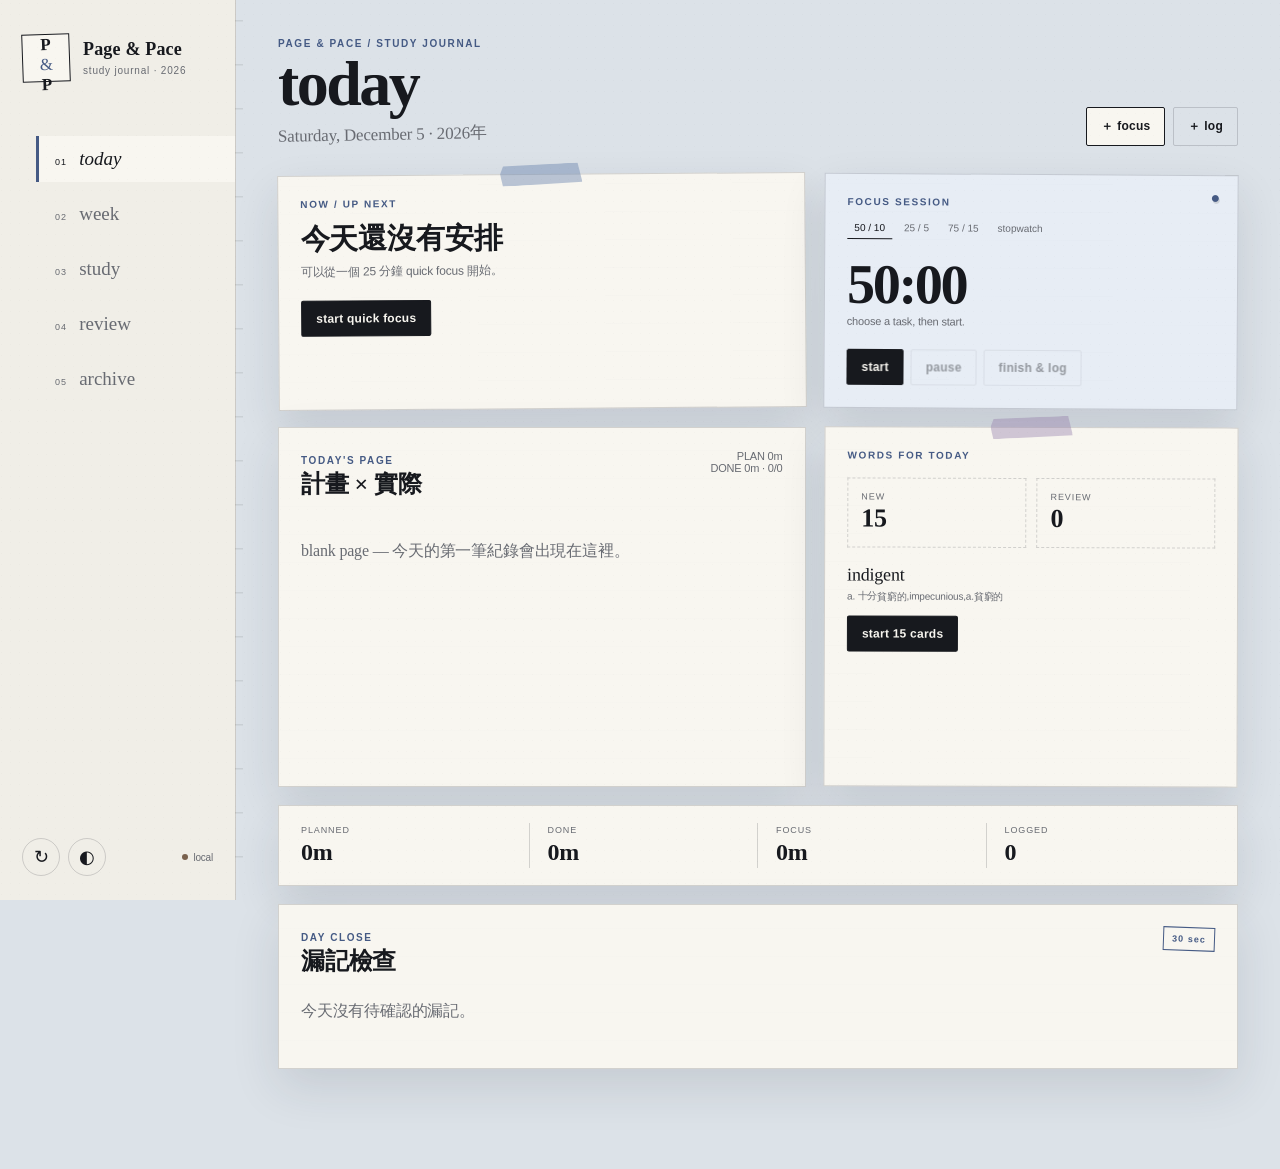
==== commit 8f15d022: "Page & Pace v7 build01" ====
--- a/index.html
+++ b/index.html
@@ -1,3694 +1,203 @@
 <!doctype html>
-<html lang="zh-Hant">
+<html lang="zh-Hant" data-theme="light">
 <head>
-<meta charset="utf-8">
-<meta name="viewport" content="width=device-width,initial-scale=1,viewport-fit=cover">
-<meta name="theme-color" content="#6d63f2">
-<title>後西醫 Study OS</title>
-<link rel="apple-touch-icon" href="icon-180.png">
-<style>
-:root{
-  --bg:#f3f5f9;--panel:rgba(255,255,255,.92);--panel2:#fff;--text:#101828;--muted:#667085;
-  --line:#e6e9ef;--accent:#6d63f2;--accent2:#9b8cff;--soft:#eeecff;--green:#13966a;
-  --greenSoft:#e7f8f1;--amber:#c98212;--amberSoft:#fff4da;--red:#d64545;--redSoft:#ffeded;
-  --blue:#3478f6;--shadow:0 18px 50px rgba(18,25,38,.075);--radius:21px
-}
-[data-theme="dark"]{
-  --bg:#0b0f17;--panel:rgba(19,25,37,.93);--panel2:#121823;--text:#f6f7fb;--muted:#98a2b3;
-  --line:#263144;--accent:#9c96ff;--accent2:#b5adff;--soft:#28234d;--green:#50d5a2;
-  --greenSoft:#12352a;--amber:#f3bb59;--amberSoft:#3c2d13;--red:#ff7777;--redSoft:#401f23;
-  --blue:#74a6ff;--shadow:0 18px 50px rgba(0,0,0,.28)
-}
-*{box-sizing:border-box}html{scroll-behavior:smooth}body{margin:0;background:var(--bg);color:var(--text);font-family:-apple-system,BlinkMacSystemFont,"SF Pro Display","PingFang TC","Noto Sans TC","Segoe UI",sans-serif;letter-spacing:-.014em}
-button,input,select,textarea{font:inherit}button{cursor:pointer}.hidden{display:none!important}
-.shell{display:grid;grid-template-columns:244px 1fr;min-height:100vh}
-.sidebar{position:fixed;inset:0 auto 0 0;width:244px;padding:27px 17px;border-right:1px solid var(--line);background:color-mix(in srgb,var(--panel2) 94%,transparent);backdrop-filter:blur(22px);z-index:30}
-.brand{display:flex;gap:11px;align-items:center;padding:0 9px 22px}.logo{width:43px;height:43px;border-radius:14px;background:linear-gradient(135deg,var(--accent),#927cff);display:grid;place-items:center;color:white;font-weight:900;box-shadow:0 10px 25px rgba(109,99,242,.25)}
-.brand h1{font-size:16px;margin:0}.brand small{display:block;color:var(--muted);font-size:11px;margin-top:3px}
-.nav{display:grid;gap:5px}.nav button,.mobile-nav button{border:0;background:transparent;color:var(--muted)}
-.nav button{padding:11px 12px;border-radius:13px;text-align:left;display:flex;gap:10px;align-items:center;font-weight:620}.nav button:hover,.nav button.active{background:var(--soft);color:var(--accent)}.nav button.active{font-weight:780}
-.nav svg,.mobile-nav svg,.icon-btn svg{width:19px;height:19px;fill:none;stroke:currentColor;stroke-width:1.8;stroke-linecap:round;stroke-linejoin:round}
-.sidebar-foot{position:absolute;left:17px;right:17px;bottom:20px}.syncbox{padding:12px;border-radius:15px;border:1px solid var(--line);background:var(--panel);font-size:11px;color:var(--muted);line-height:1.5}.dot{width:8px;height:8px;border-radius:50%;display:inline-block;background:var(--green);margin-right:6px}.dot.warn{background:var(--amber)}.dot.bad{background:var(--red)}
-.main{grid-column:2;width:100%;max-width:1480px;margin:0 auto;padding:27px 32px 78px}
-.topbar{display:flex;align-items:center;justify-content:space-between;gap:16px;margin-bottom:22px}.hello h2{margin:0 0 5px;font-size:25px}.hello p{margin:0;color:var(--muted);font-size:13px}.top-actions{display:flex;gap:8px;align-items:center}
-.btn{border:1px solid var(--line);background:var(--panel2);color:var(--text);padding:10px 14px;border-radius:13px;font-weight:700;box-shadow:0 3px 10px rgba(16,24,40,.025)}.btn:hover{transform:translateY(-1px)}.btn.primary{background:var(--accent);border-color:var(--accent);color:white}.btn.danger{color:var(--red)}.btn.small{padding:7px 10px;border-radius:10px;font-size:12px}.icon-btn{width:42px;height:42px;display:grid;place-items:center;padding:0}
-.view{display:none}.view.active{display:block}
-.card{background:var(--panel);border:1px solid var(--line);border-radius:var(--radius);box-shadow:var(--shadow);backdrop-filter:blur(18px)}
-.kpis{display:grid;grid-template-columns:repeat(4,minmax(0,1fr));gap:13px;margin-bottom:13px}.kpi{padding:18px}.kpi .label{color:var(--muted);font-size:12px}.kpi .value{font-size:29px;font-weight:850;margin-top:10px}.kpi .sub{font-size:11px;color:var(--muted);margin-top:5px}
-.grid2{display:grid;grid-template-columns:minmax(0,1.35fr) minmax(300px,.65fr);gap:13px;margin-bottom:13px}.grid-equal{display:grid;grid-template-columns:repeat(2,minmax(0,1fr));gap:13px;margin-bottom:13px}.section{padding:19px}.section-head{display:flex;justify-content:space-between;align-items:center;gap:10px;margin-bottom:14px}.section-head h3{font-size:15px;margin:0}.section-head span{font-size:11px;color:var(--muted)}
-.hero{padding:24px;background:linear-gradient(135deg,color-mix(in srgb,var(--accent) 13%,var(--panel)),var(--panel));margin-bottom:13px}.hero h3{margin:0 0 7px;font-size:19px}.hero p{margin:0;color:var(--muted);font-size:13px}.hero-actions{display:flex;gap:8px;margin-top:16px;flex-wrap:wrap}
-.list{display:grid;gap:8px}.item{display:flex;align-items:center;justify-content:space-between;gap:12px;padding:12px 13px;border:1px solid var(--line);border-radius:14px;background:color-mix(in srgb,var(--panel2) 75%,transparent)}.item-main{min-width:0}.item strong{display:block;font-size:13px;line-height:1.35}.item small{display:block;color:var(--muted);font-size:11px;margin-top:4px;line-height:1.35}.item-actions{display:flex;gap:6px;flex-shrink:0}
-.empty{color:var(--muted);font-size:12px;text-align:center;padding:22px 8px}
-.subject-grid{display:grid;grid-template-columns:repeat(2,minmax(0,1fr));gap:11px}.subject-card{border:1px solid var(--line);border-radius:16px;padding:14px;background:color-mix(in srgb,var(--panel2) 78%,transparent)}.subject-top{display:flex;justify-content:space-between;gap:10px}.subject-name{font-weight:800}.subject-pct{font-size:12px;color:var(--muted)}.progress{height:8px;background:var(--line);border-radius:99px;overflow:hidden;margin:10px 0 7px}.progress i{display:block;height:100%;background:linear-gradient(90deg,var(--accent),var(--accent2));border-radius:99px}.subject-meta{font-size:11px;color:var(--muted);display:flex;justify-content:space-between;gap:6px}.maturity{font-size:11px;color:var(--green);margin-top:7px}
-.week-bars{height:165px;display:flex;gap:10px;align-items:end}.daybar{flex:1;display:grid;justify-items:center;gap:5px}.bars{height:125px;display:flex;gap:4px;align-items:end}.bar{width:10px;min-height:2px;background:var(--line);border-radius:7px 7px 3px 3px}.bar.done{background:var(--accent)}.daybar label{font-size:10px;color:var(--muted)}
-.subject-switch-wrap{display:flex;align-items:center;justify-content:space-between;gap:10px;margin-bottom:13px}.subject-switch{display:flex;gap:4px;padding:5px;border:1px solid var(--line);background:var(--panel);border-radius:15px;overflow:auto}.subject-switch button{border:0;background:transparent;color:var(--muted);font-weight:750;padding:8px 15px;border-radius:11px;white-space:nowrap}.subject-switch button.active{background:var(--accent);color:white;box-shadow:0 6px 16px rgba(109,99,242,.2)}.subject-context{font-size:11px;color:var(--muted)}
-.toolbar{display:flex;gap:9px;flex-wrap:wrap;margin-bottom:13px}.search{flex:1;min-width:210px}.search input,.field input,.field select,.field textarea,.select{width:100%;padding:10px 12px;border-radius:12px;border:1px solid var(--line);background:var(--panel2);color:var(--text);outline:none}.select{width:auto}.field textarea{resize:vertical;min-height:76px}
-.table-card{overflow:hidden}.table-wrap{overflow:auto;max-height:calc(100vh - 250px)}table{width:100%;border-collapse:collapse;min-width:900px}th{position:sticky;top:0;z-index:2;background:var(--panel2);padding:11px 13px;text-align:left;color:var(--muted);font-size:10px;text-transform:uppercase;letter-spacing:.04em;border-bottom:1px solid var(--line)}td{padding:12px 13px;border-bottom:1px solid var(--line);font-size:12px;vertical-align:middle}tr[data-course-key]{cursor:pointer}tr:hover td{background:color-mix(in srgb,var(--soft) 34%,transparent)}.code{color:var(--accent);font-weight:850}.badge{display:inline-flex;align-items:center;padding:4px 8px;border-radius:99px;font-size:10px;font-weight:800}.badge.done{background:var(--greenSoft);color:var(--green)}.badge.progressing{background:var(--amberSoft);color:var(--amber)}.badge.none{background:var(--line);color:var(--muted)}.badge.high{background:var(--redSoft);color:var(--red)}.badge.blue{background:color-mix(in srgb,var(--blue) 12%,transparent);color:var(--blue)}
-.review-grid{display:grid;grid-template-columns:repeat(3,minmax(0,1fr));gap:13px}.review-col{padding:16px}.review-list{display:grid;gap:8px;max-height:62vh;overflow:auto}.review-item{padding:11px 12px;border:1px solid var(--line);border-radius:13px;background:color-mix(in srgb,var(--panel2) 78%,transparent)}.review-item strong{font-size:12px;display:block}.review-item small{font-size:10px;color:var(--muted);display:block;margin-top:4px}.due{color:var(--red)!important}.soon{color:var(--amber)!important}
-.chips{display:flex;gap:6px;flex-wrap:wrap}.chip{font-size:10px;padding:5px 8px;border-radius:99px;background:var(--soft);color:var(--accent);font-weight:750}
-.metric-row{display:grid;grid-template-columns:repeat(2,minmax(0,1fr));gap:9px}.metric{padding:12px;border-radius:14px;border:1px solid var(--line);background:color-mix(in srgb,var(--panel2) 75%,transparent)}.metric b{font-size:20px}.metric small{display:block;color:var(--muted);font-size:10px;margin-top:3px}
-.source-bars{display:grid;gap:9px}.source-row{display:grid;grid-template-columns:100px 1fr 40px;align-items:center;gap:9px;font-size:11px}.source-row .progress{margin:0}
-.settings-grid{display:grid;grid-template-columns:repeat(2,minmax(0,1fr));gap:13px}.setting-card{padding:19px}.note{padding:11px 12px;background:var(--soft);color:var(--muted);border-radius:12px;font-size:11px;line-height:1.55;margin-bottom:13px}.field{margin-bottom:11px}.field label{font-size:11px;color:var(--muted);font-weight:700;display:block;margin-bottom:6px}.field-row{display:grid;grid-template-columns:repeat(2,minmax(0,1fr));gap:9px}.helper{font-size:10px;color:var(--muted);margin-top:5px}.dropzone{padding:23px;border:1.5px dashed var(--line);border-radius:15px;text-align:center;color:var(--muted);font-size:12px}.dropzone.drag{border-color:var(--accent);background:var(--soft)}
-.modal{position:fixed;inset:0;background:rgba(8,12,20,.48);backdrop-filter:blur(8px);z-index:100;display:none;align-items:center;justify-content:center;padding:18px}.modal.show{display:flex}.modal-card{width:min(760px,100%);max-height:90vh;overflow:auto;background:var(--panel2);border:1px solid var(--line);border-radius:22px;box-shadow:0 25px 80px rgba(0,0,0,.25)}.modal-head{position:sticky;top:0;z-index:4;background:var(--panel2);padding:17px 18px;border-bottom:1px solid var(--line);display:flex;justify-content:space-between;align-items:center}.modal-head h3{margin:0;font-size:16px}.modal-body{padding:18px}.bulk-list{display:grid;gap:7px;max-height:48vh;overflow:auto}.bulk-item{display:flex;gap:10px;align-items:center;border:1px solid var(--line);border-radius:13px;padding:10px}.bulk-main{flex:1;min-width:0}.bulk-main strong{font-size:12px;display:block}.bulk-main small{font-size:10px;color:var(--muted);display:block;margin-top:3px}.bulk-side{display:flex;gap:5px}
-.detail-history{display:grid;gap:7px}.history-row{padding:10px 11px;border-left:3px solid var(--line);background:color-mix(in srgb,var(--panel) 80%,transparent);border-radius:0 11px 11px 0}.history-row.done{border-left-color:var(--green)}.history-row.plan{border-left-color:var(--accent)}.history-row small{color:var(--muted)}
-.toast{position:fixed;left:50%;bottom:24px;transform:translate(-50%,20px);opacity:0;pointer-events:none;z-index:200;background:#101828;color:white;border-radius:13px;padding:11px 13px;box-shadow:0 18px 50px rgba(0,0,0,.25);font-size:12px;display:flex;gap:12px;align-items:center;transition:.2s}.toast.show{opacity:1;transform:translate(-50%,0);pointer-events:auto}.toast button{border:0;background:#fff;color:#101828;padding:5px 8px;border-radius:8px;font-size:10px;font-weight:800}
-.update-banner{position:fixed;left:50%;top:15px;transform:translateX(-50%);z-index:210;background:var(--text);color:var(--bg);border-radius:13px;padding:10px 13px;font-size:11px;box-shadow:var(--shadow)}
-.mobile-nav{display:none}
-@media(max-width:980px){.shell{grid-template-columns:1fr}.sidebar{display:none}.main{grid-column:1;padding:20px 18px 88px}.mobile-nav{display:grid;grid-template-columns:repeat(6,1fr);position:fixed;left:10px;right:10px;bottom:max(10px,env(safe-area-inset-bottom));z-index:60;background:color-mix(in srgb,var(--panel2) 95%,transparent);border:1px solid var(--line);border-radius:18px;box-shadow:0 15px 45px rgba(0,0,0,.14);backdrop-filter:blur(22px);overflow:hidden}.mobile-nav button{padding:9px 2px 8px;display:grid;justify-items:center;gap:3px;font-size:9px}.mobile-nav button.active{color:var(--accent);background:var(--soft)}.kpis{grid-template-columns:repeat(2,1fr)}.grid2,.grid-equal,.settings-grid{grid-template-columns:1fr}.review-grid{grid-template-columns:1fr}.review-list{max-height:360px}.topbar{align-items:flex-start}.top-actions .quick-label{display:none}}
-@media(max-width:620px){.main{padding:16px 12px 88px}.hello h2{font-size:21px}.kpi{padding:15px}.kpi .value{font-size:25px}.subject-grid{grid-template-columns:1fr}.subject-switch-wrap{display:block}.subject-switch{display:grid;grid-template-columns:repeat(4,1fr);margin-bottom:7px}.subject-switch button{padding:8px 4px;font-size:11px}.subject-context{text-align:right}.field-row{grid-template-columns:1fr}.item{align-items:flex-start;flex-direction:column}.item-actions{width:100%}.item-actions .btn{flex:1}.modal{padding:8px}.modal-card{border-radius:18px;max-height:94vh}}
-
-/* ===== UI/UX POLISH FINAL ===== */
-:root{
-  --ease:cubic-bezier(.2,.8,.2,1);
-}
-body{transition:background .22s var(--ease),color .22s var(--ease)}
-button,.btn,.item,.subject-card,.review-item,.kpi,.card{transition:transform .16s var(--ease),box-shadow .16s var(--ease),background .16s var(--ease),border-color .16s var(--ease)}
-button:active,.btn:active{transform:scale(.985)}
-.card:hover{box-shadow:0 20px 55px rgba(16,24,40,.09)}
-[data-theme="dark"] .card:hover{box-shadow:0 20px 55px rgba(0,0,0,.34)}
-.focus-strip{display:grid;grid-template-columns:1fr auto;gap:14px;align-items:center;padding:18px 20px;margin-bottom:13px;background:linear-gradient(135deg,color-mix(in srgb,var(--accent) 12%,var(--panel)),var(--panel))}
-.focus-strip .eyebrow{font-size:10px;letter-spacing:.08em;text-transform:uppercase;color:var(--accent);font-weight:900}
-.focus-strip h3{margin:5px 0 4px;font-size:18px;line-height:1.35}
-.focus-strip p{margin:0;color:var(--muted);font-size:11px}
-.focus-ring{width:70px;height:70px;border-radius:50%;display:grid;place-items:center;background:conic-gradient(var(--accent) var(--ring,0%),var(--line) 0);position:relative}
-.focus-ring:after{content:"";position:absolute;inset:7px;border-radius:50%;background:var(--panel2)}
-.focus-ring strong{position:relative;z-index:1;font-size:15px}
-.today-mini{display:grid;grid-template-columns:repeat(3,1fr);gap:8px;margin-bottom:13px}
-.today-mini .mini{padding:13px 14px;border:1px solid var(--line);border-radius:15px;background:var(--panel)}
-.today-mini b{display:block;font-size:20px}.today-mini small{font-size:10px;color:var(--muted)}
-.plan-row.completed{opacity:.62}.plan-row.completed strong{text-decoration:line-through;text-decoration-thickness:1px}
-.status-check{width:26px;height:26px;border-radius:50%;display:grid;place-items:center;background:var(--greenSoft);color:var(--green);font-size:14px;font-weight:900}
-.attention-toggle{display:inline-flex;gap:5px;padding:4px;border-radius:13px;background:var(--panel);border:1px solid var(--line)}
-.attention-toggle button{border:0;background:transparent;color:var(--muted);padding:7px 10px;border-radius:9px;font-size:11px;font-weight:750}
-.attention-toggle button.active{background:var(--accent);color:#fff}
-.action-sheet-grid{display:grid;grid-template-columns:repeat(2,1fr);gap:10px}
-.action-card{border:1px solid var(--line);background:var(--panel);border-radius:16px;padding:16px;text-align:left}
-.action-card b{display:block;font-size:14px}.action-card small{display:block;color:var(--muted);font-size:10px;margin-top:5px}
-.action-icon{width:36px;height:36px;border-radius:12px;display:grid;place-items:center;background:var(--soft);color:var(--accent);font-weight:900;margin-bottom:11px}
-.mobile-course-list{display:none}
-.course-card-mobile{padding:14px;border:1px solid var(--line);border-radius:16px;background:var(--panel);margin-bottom:9px}
-.course-card-mobile .row1{display:flex;justify-content:space-between;gap:10px;align-items:start}
-.course-card-mobile .code2{font-weight:900;color:var(--accent);font-size:13px}
-.course-card-mobile .topic2{font-weight:780;font-size:13px;margin-top:3px;line-height:1.35}
-.course-card-mobile .meta2{display:flex;gap:6px;flex-wrap:wrap;margin-top:9px}
-.course-card-mobile .maturity2{display:flex;align-items:center;gap:8px;margin-top:10px;font-size:10px;color:var(--muted)}
-.course-card-mobile .maturity2 .progress{flex:1;margin:0}
-.time-pill{font-size:10px;font-weight:850;padding:5px 8px;border-radius:999px;background:var(--soft);color:var(--accent)}
-.time-pill.overdue{background:var(--redSoft);color:var(--red)}
-.time-pill.today{background:var(--amberSoft);color:var(--amber)}
-.sync-compact{display:inline-flex;align-items:center;gap:6px;color:var(--muted);font-size:10px}
-.sync-compact .dot{margin:0}
-.quick-fab{display:none;position:fixed;right:16px;bottom:88px;width:54px;height:54px;border-radius:50%;border:0;background:var(--accent);color:white;font-size:25px;box-shadow:0 16px 35px rgba(109,99,242,.33);z-index:58}
-.details-group{border:1px solid var(--line);border-radius:14px;overflow:hidden}
-.details-group summary{list-style:none;padding:13px 14px;cursor:pointer;font-size:12px;font-weight:800;background:color-mix(in srgb,var(--panel2) 85%,transparent)}
-.details-group summary::-webkit-details-marker{display:none}
-.details-group .inside{padding:14px}
-.focus-modal .modal-card{width:min(520px,100%)}
-.focus-screen{text-align:center;padding:10px 4px 4px}
-.focus-screen .subject-chip{display:inline-block;padding:6px 10px;border-radius:999px;background:var(--soft);color:var(--accent);font-size:11px;font-weight:850}
-.focus-screen h2{font-size:22px;line-height:1.35;margin:14px 0 8px}
-.focus-screen .timer{font-size:56px;font-weight:900;letter-spacing:-.04em;margin:22px 0 8px}
-.focus-screen p{color:var(--muted);font-size:11px}
-.focus-actions{display:flex;gap:8px;justify-content:center;flex-wrap:wrap;margin-top:18px}
-.soft-divider{height:1px;background:var(--line);margin:14px 0}
-.skeleton{background:linear-gradient(90deg,var(--line),color-mix(in srgb,var(--line) 60%,transparent),var(--line));background-size:200% 100%;animation:shimmer 1.2s linear infinite;border-radius:8px}
-@keyframes shimmer{to{background-position:-200% 0}}
-@keyframes popin{from{opacity:0;transform:translateY(5px)}to{opacity:1;transform:none}}
-.view.active{animation:popin .2s var(--ease)}
-.toast{max-width:min(92vw,520px)}
-@media(max-width:980px){
-  .quick-fab{display:grid;place-items:center}
-  .top-actions #quickBtn{display:none}
-}
-@media(max-width:700px){
-  .table-card{display:none}
-  .mobile-course-list{display:block}
-  .focus-strip{grid-template-columns:1fr auto;padding:16px}
-  .focus-ring{width:58px;height:58px}
-  .today-mini{grid-template-columns:repeat(3,1fr)}
-  .today-mini .mini{padding:11px}
-  .today-mini b{font-size:18px}
-  .action-sheet-grid{grid-template-columns:repeat(2,1fr)}
-  .mobile-nav{grid-template-columns:repeat(5,1fr)}
-  .mobile-nav button[data-view="dashboard"]{display:none}
-  .top-actions{gap:6px}
-}
-
-
-/* ===== VISUAL POLISH FINAL · iOS editorial system ===== */
-:root{
-  --bg:#F2F2F7;
-  --panel:rgba(255,255,255,.88);
-  --panel2:#FFFFFF;
-  --text:#111114;
-  --muted:#74747A;
-  --muted2:#A1A1A8;
-  --line:rgba(60,60,67,.12);
-  --lineStrong:rgba(60,60,67,.18);
-  --accent:#6E62F2;
-  --accent2:#8E84FF;
-  --soft:#EFEDFF;
-  --green:#15855E;
-  --greenSoft:#E8F7F1;
-  --amber:#A96808;
-  --amberSoft:#FFF4DA;
-  --red:#C83B45;
-  --redSoft:#FDECEE;
-  --blue:#3478F6;
-  --shadow:0 1px 2px rgba(0,0,0,.025),0 8px 28px rgba(25,25,35,.055);
-  --shadowFloat:0 18px 55px rgba(18,18,30,.13);
-  --radius:22px;
-  --radiusLarge:28px;
-  --physics:#3478F6;
-  --physicsSoft:#EAF2FF;
-  --biology:#1A9A68;
-  --biologySoft:#E9F8F1;
-  --biochem:#8B5CF6;
-  --biochemSoft:#F2ECFF;
-  --chemistry:#E28324;
-  --chemistrySoft:#FFF2E4;
-}
-[data-theme="dark"]{
-  --bg:#000000;
-  --panel:rgba(28,28,30,.88);
-  --panel2:#1C1C1E;
-  --text:#F5F5F7;
-  --muted:#A1A1AA;
-  --muted2:#73737A;
-  --line:rgba(235,235,245,.11);
-  --lineStrong:rgba(235,235,245,.17);
-  --accent:#A29BFF;
-  --accent2:#BBB5FF;
-  --soft:#29264A;
-  --green:#5CD6A4;
-  --greenSoft:#12362A;
-  --amber:#F1B75D;
-  --amberSoft:#3D2C12;
-  --red:#FF7D83;
-  --redSoft:#411E22;
-  --blue:#74A7FF;
-  --shadow:0 1px 2px rgba(0,0,0,.25),0 12px 35px rgba(0,0,0,.28);
-  --shadowFloat:0 22px 70px rgba(0,0,0,.48);
-  --physics:#70A6FF;
-  --physicsSoft:#142B4E;
-  --biology:#59D5A1;
-  --biologySoft:#12372A;
-  --biochem:#B69AFF;
-  --biochemSoft:#30244C;
-  --chemistry:#F3AD66;
-  --chemistrySoft:#422D17;
-}
-html{-webkit-text-size-adjust:100%;font-feature-settings:"tnum" 1,"cv02" 1,"cv03" 1,"cv04" 1}
-body{
-  background:
-    radial-gradient(circle at 92% -10%,color-mix(in srgb,var(--accent) 5%,transparent),transparent 26rem),
-    var(--bg);
-  font-family:-apple-system,BlinkMacSystemFont,"SF Pro Display","SF Pro Text","PingFang TC","Noto Sans TC","Segoe UI",sans-serif;
-  letter-spacing:-.018em;
-  line-height:1.45;
-}
-::selection{background:color-mix(in srgb,var(--accent) 22%,transparent)}
-button,input,select,textarea{-webkit-tap-highlight-color:transparent}
-button{min-height:40px}
-.shell{grid-template-columns:258px 1fr}
-.sidebar{
-  width:258px;padding:26px 18px;
-  border-right:1px solid var(--line);
-  background:color-mix(in srgb,var(--panel2) 78%,transparent);
-  backdrop-filter:saturate(180%) blur(28px);
-  -webkit-backdrop-filter:saturate(180%) blur(28px)
-}
-.brand{padding:1px 10px 28px;gap:12px}
-.logo{
-  width:42px;height:42px;border-radius:13px;
-  background:linear-gradient(145deg,#7469F5,#5F54E9);
-  box-shadow:inset 0 1px 0 rgba(255,255,255,.25),0 8px 24px rgba(93,82,232,.24);
-  font-size:17px
-}
-.brand h1{font-size:16px;font-weight:760;letter-spacing:-.025em}
-.brand small{font-size:10px;margin-top:3px;color:var(--muted2)}
-.nav{gap:3px}
-.nav button{
-  min-height:44px;padding:11px 13px;border-radius:12px;
-  font-size:13px;font-weight:590;letter-spacing:-.012em
-}
-.nav button.active{
-  background:color-mix(in srgb,var(--accent) 10%,transparent);
-  color:var(--accent);font-weight:730
-}
-.nav button:hover{background:color-mix(in srgb,var(--accent) 7%,transparent)}
-.nav svg{width:18px;height:18px;stroke-width:1.85}
-.sidebar-foot{left:18px;right:18px;bottom:18px}
-.syncbox{
-  border:0;background:color-mix(in srgb,var(--panel2) 68%,transparent);
-  box-shadow:inset 0 0 0 1px var(--line);
-  border-radius:14px;padding:11px 12px;line-height:1.55
-}
-.main{padding:30px 38px 88px;max-width:1500px}
-.topbar{
-  position:sticky;top:0;z-index:18;
-  margin:-30px -10px 26px;padding:24px 10px 14px;
-  background:linear-gradient(var(--bg) 62%,color-mix(in srgb,var(--bg) 86%,transparent));
-  backdrop-filter:blur(18px);-webkit-backdrop-filter:blur(18px)
-}
-.hello h2{font-size:28px;font-weight:770;letter-spacing:-.042em;margin:0 0 3px}
-.hello p{font-size:12px;color:var(--muted)}
-.top-actions{gap:7px}
-.btn{
-  min-height:42px;padding:10px 15px;border-radius:12px;
-  border:1px solid var(--line);background:color-mix(in srgb,var(--panel2) 92%,transparent);
-  font-size:12px;font-weight:700;box-shadow:none
-}
-.btn:hover{box-shadow:0 3px 12px rgba(20,20,35,.055);transform:none}
-.btn.primary{
-  background:linear-gradient(180deg,color-mix(in srgb,var(--accent) 92%,white),var(--accent));
-  border-color:transparent;box-shadow:0 5px 14px color-mix(in srgb,var(--accent) 22%,transparent)
-}
-.icon-btn{width:42px;height:42px;border-radius:50%;padding:0}
-.card{
-  background:var(--panel);border:1px solid var(--line);
-  border-radius:var(--radius);box-shadow:var(--shadow);
-  backdrop-filter:saturate(150%) blur(20px);-webkit-backdrop-filter:saturate(150%) blur(20px)
-}
-.card:hover{box-shadow:var(--shadow)}
-.section{padding:22px}
-.section-head{margin-bottom:17px}
-.section-head h3{font-size:16px;font-weight:740;letter-spacing:-.025em}
-.section-head span{font-size:10.5px;color:var(--muted2);font-weight:550}
-.kpis{gap:14px;margin-bottom:14px}
-.kpi{padding:20px 21px;min-height:120px}
-.kpi .label{
-  color:var(--muted);font-size:10.5px;font-weight:680;
-  letter-spacing:.045em;text-transform:uppercase
-}
-.kpi .value{
-  font-size:31px;font-weight:790;letter-spacing:-.045em;margin-top:13px;
-  font-variant-numeric:tabular-nums
-}
-.kpi .sub{font-size:10.5px;color:var(--muted2);margin-top:4px}
-.grid2,.grid-equal{gap:14px;margin-bottom:14px}
-.focus-strip{
-  min-height:175px;padding:27px 29px;border-radius:var(--radiusLarge);
-  background:
-    radial-gradient(circle at 88% 15%,color-mix(in srgb,var(--accent) 12%,transparent),transparent 16rem),
-    linear-gradient(145deg,color-mix(in srgb,var(--accent) 7%,var(--panel)),var(--panel));
-  border-color:color-mix(in srgb,var(--accent) 12%,var(--line))
-}
-.focus-strip .eyebrow{font-size:9.5px;letter-spacing:.12em;color:var(--accent);opacity:.9}
-.focus-strip h3{font-size:24px;font-weight:775;letter-spacing:-.04em;margin:7px 0 6px;max-width:760px}
-.focus-strip p{font-size:12px;color:var(--muted)}
-.hero-actions{margin-top:20px;gap:8px}
-.focus-ring{width:82px;height:82px;box-shadow:inset 0 0 0 1px var(--line)}
-.focus-ring:after{inset:8px;background:var(--panel2)}
-.focus-ring strong{font-size:16px;font-weight:790;letter-spacing:-.025em}
-.today-mini{gap:10px;margin-bottom:14px}
-.today-mini .mini{
-  padding:16px 17px;border-radius:17px;border:1px solid var(--line);
-  background:color-mix(in srgb,var(--panel2) 82%,transparent)
-}
-.today-mini b{font-size:23px;font-weight:770;letter-spacing:-.04em}
-.today-mini small{font-size:10px;color:var(--muted);font-weight:580}
-.list{gap:9px}
-.item{
-  padding:14px 15px;border-radius:15px;border-color:var(--line);
-  background:color-mix(in srgb,var(--panel2) 76%,transparent)
-}
-.item:hover{background:color-mix(in srgb,var(--panel2) 94%,transparent)}
-.item strong{font-size:13px;font-weight:690;line-height:1.42;letter-spacing:-.018em}
-.item small{font-size:10.5px;color:var(--muted);margin-top:5px}
-.empty{font-size:11px;padding:28px 10px;color:var(--muted2)}
-.status-check{width:28px;height:28px;font-size:13px}
-.subject-grid{gap:12px}
-.subject-card{
-  position:relative;overflow:hidden;padding:17px 17px 16px;border-radius:18px;
-  background:color-mix(in srgb,var(--panel2) 82%,transparent)
-}
-.subject-card:before{
-  content:"";position:absolute;left:0;top:0;bottom:0;width:3px;
-  background:var(--subject-color,var(--accent));opacity:.92
-}
-.subject-card[data-subject="物理"]{--subject-color:var(--physics);--subject-soft:var(--physicsSoft)}
-.subject-card[data-subject="生物"]{--subject-color:var(--biology);--subject-soft:var(--biologySoft)}
-.subject-card[data-subject="生化"]{--subject-color:var(--biochem);--subject-soft:var(--biochemSoft)}
-.subject-card[data-subject="化學"]{--subject-color:var(--chemistry);--subject-soft:var(--chemistrySoft)}
-.subject-card .progress i{background:var(--subject-color,var(--accent))}
-.subject-card .maturity{color:var(--subject-color,var(--green));font-weight:650}
-.subject-name{font-size:14px;font-weight:760}
-.subject-pct{font-size:12px;font-weight:730;color:var(--subject-color,var(--muted))}
-.subject-meta{font-size:10px;color:var(--muted2)}
-.progress{height:6px;background:color-mix(in srgb,var(--lineStrong) 80%,transparent)}
-.progress i{background:linear-gradient(90deg,var(--accent),var(--accent2))}
-.subject-switch{
-  border:0;background:color-mix(in srgb,var(--panel2) 74%,transparent);
-  box-shadow:inset 0 0 0 1px var(--line);border-radius:13px;padding:4px
-}
-.subject-switch button{min-height:36px;padding:7px 14px;border-radius:9px;font-size:11px;font-weight:680}
-.subject-switch button.active{box-shadow:0 2px 8px rgba(20,20,30,.08)}
-.subject-switch button[data-course-subject="物理"].active,.subject-switch button[data-review-subject="物理"].active{background:var(--physics)}
-.subject-switch button[data-course-subject="生物"].active,.subject-switch button[data-review-subject="生物"].active{background:var(--biology)}
-.subject-switch button[data-course-subject="生化"].active,.subject-switch button[data-review-subject="生化"].active{background:var(--biochem)}
-.subject-switch button[data-course-subject="化學"].active,.subject-switch button[data-review-subject="化學"].active{background:var(--chemistry)}
-.toolbar{gap:8px;margin-bottom:14px}
-.search input,.field input,.field select,.field textarea,.select{
-  min-height:42px;border-radius:11px;border-color:var(--lineStrong);
-  background:color-mix(in srgb,var(--panel2) 88%,transparent);
-  font-size:12px;padding:10px 12px
-}
-.search input:focus,.field input:focus,.field select:focus,.field textarea:focus,.select:focus{
-  border-color:color-mix(in srgb,var(--accent) 50%,var(--line));
-  box-shadow:0 0 0 3px color-mix(in srgb,var(--accent) 10%,transparent)
-}
-.attention-toggle{border:0;box-shadow:inset 0 0 0 1px var(--line);border-radius:12px;background:color-mix(in srgb,var(--panel2) 76%,transparent)}
-.attention-toggle button{min-height:34px;font-size:10.5px}
-.table-card{border-radius:20px}
-th{
-  background:color-mix(in srgb,var(--panel2) 96%,transparent);
-  font-size:9.5px;font-weight:720;letter-spacing:.07em;
-  padding:12px 14px;border-color:var(--line)
-}
-td{padding:13px 14px;font-size:11.5px;border-color:var(--line)}
-tr:hover td{background:color-mix(in srgb,var(--soft) 25%,transparent)}
-.badge{padding:5px 8px;font-size:9.5px;letter-spacing:.01em}
-.review-grid{gap:14px}
-.review-col{padding:18px}
-.review-item{padding:13px 14px;border-radius:14px}
-.review-item strong{font-size:12px;font-weight:700}
-.review-item small{font-size:10px;margin-top:6px}
-.time-pill{padding:4px 7px;font-size:9px;letter-spacing:.01em}
-.metric-row{gap:10px}
-.metric{padding:14px;border-radius:15px;background:color-mix(in srgb,var(--panel2) 76%,transparent)}
-.metric b{font-size:23px;font-weight:770;letter-spacing:-.035em}
-.metric small{font-size:9.5px}
-.week-bars{
-  position:relative;height:190px;gap:14px;padding:16px 5px 0;
-  border-bottom:1px solid var(--line)
-}
-.week-bars:before,.week-bars:after{
-  content:"";position:absolute;left:0;right:0;height:1px;background:var(--line);pointer-events:none
-}
-.week-bars:before{top:42%}.week-bars:after{top:70%}
-.daybar{position:relative;z-index:1;gap:7px}
-.bars{height:142px;gap:5px}
-.bar{width:11px;border-radius:7px 7px 2px 2px;background:color-mix(in srgb,var(--muted2) 28%,transparent)}
-.bar.done{
-  width:13px;background:linear-gradient(180deg,var(--accent2),var(--accent));
-  box-shadow:0 5px 12px color-mix(in srgb,var(--accent) 14%,transparent)
-}
-.daybar label{font-size:9.5px;font-weight:650;color:var(--muted)}
-.day-total{position:absolute;top:-2px;font-size:9px;color:var(--muted2);font-variant-numeric:tabular-nums}
-.source-row{font-size:10.5px;grid-template-columns:92px 1fr 42px}
-.settings-grid{gap:14px}
-.setting-card{padding:21px}
-.note{font-size:10.5px;border-radius:13px;line-height:1.6}
-.modal{
-  background:rgba(0,0,0,.22);
-  backdrop-filter:saturate(120%) blur(18px);
-  -webkit-backdrop-filter:saturate(120%) blur(18px)
-}
-.modal-card{
-  border-radius:26px;border-color:var(--line);
-  box-shadow:var(--shadowFloat);
-  background:color-mix(in srgb,var(--panel2) 96%,transparent)
-}
-.modal-head{padding:16px 18px;background:color-mix(in srgb,var(--panel2) 92%,transparent);backdrop-filter:blur(18px)}
-.modal-head h3{font-size:16px;font-weight:760}
-.action-card{min-height:128px;border-radius:18px;padding:17px;background:color-mix(in srgb,var(--panel2) 84%,transparent)}
-.action-card:hover{background:var(--soft);border-color:color-mix(in srgb,var(--accent) 20%,var(--line))}
-.action-icon{width:39px;height:39px;border-radius:12px}
-.course-card-mobile{
-  border-radius:18px;padding:15px 16px;margin-bottom:10px;
-  box-shadow:0 1px 0 rgba(0,0,0,.015)
-}
-.course-card-mobile .code2{font-size:11px;letter-spacing:.02em}
-.course-card-mobile .topic2{font-size:13px;font-weight:700;line-height:1.42}
-.course-card-mobile .maturity2{font-size:9.5px;margin-top:12px}
-.quick-fab{
-  width:56px;height:56px;right:17px;
-  background:linear-gradient(180deg,color-mix(in srgb,var(--accent) 92%,white),var(--accent));
-  box-shadow:0 14px 30px color-mix(in srgb,var(--accent) 26%,transparent),inset 0 1px 0 rgba(255,255,255,.26)
-}
-.toast{
-  border-radius:15px;background:rgba(24,24,28,.92);
-  backdrop-filter:blur(18px);-webkit-backdrop-filter:blur(18px);
-  font-size:11px;padding:12px 14px
-}
-.details-group{border-radius:16px}
-.details-group summary{font-size:11px;padding:14px}
-.focus-screen .subject-chip{font-size:10px}
-.focus-screen h2{font-size:24px;letter-spacing:-.035em}
-.focus-screen .timer{font-size:62px;font-weight:760;font-variant-numeric:tabular-nums}
-.mobile-nav button{min-height:50px}
-@media(max-width:980px){
-  body{background:var(--bg)}
-  .main{padding:21px 17px calc(102px + env(safe-area-inset-bottom))}
-  .topbar{
-    margin:-21px -5px 20px;padding:calc(14px + env(safe-area-inset-top)) 5px 10px;
-    background:color-mix(in srgb,var(--bg) 88%,transparent)
-  }
-  .hello h2{font-size:27px}
-  .mobile-nav{
-    left:12px;right:12px;bottom:max(10px,env(safe-area-inset-bottom));
-    border-radius:24px;border-color:var(--line);
-    background:color-mix(in srgb,var(--panel2) 78%,transparent);
-    backdrop-filter:saturate(180%) blur(28px);-webkit-backdrop-filter:saturate(180%) blur(28px);
-    box-shadow:0 10px 35px rgba(0,0,0,.12);padding:4px
-  }
-  .mobile-nav button{
-    border-radius:18px;padding:8px 2px 7px;font-size:9px;min-height:51px
-  }
-  .mobile-nav button.active{background:color-mix(in srgb,var(--accent) 11%,transparent)}
-}
-@media(max-width:700px){
-  input,select,textarea{font-size:16px!important}
-  .focus-strip{min-height:166px;padding:21px 19px;border-radius:24px}
-  .focus-strip h3{font-size:21px;max-width:250px}
-  .focus-strip p{font-size:10.5px;max-width:260px}
-  .focus-ring{width:66px;height:66px}
-  .focus-ring strong{font-size:13px}
-  .today-mini{gap:8px}
-  .today-mini .mini{padding:13px 12px;border-radius:16px}
-  .today-mini b{font-size:21px}
-  .section{padding:17px}
-  .section-head{margin-bottom:13px}
-  .section-head h3{font-size:15px}
-  .item{padding:13px 14px}
-  .item strong{font-size:12.5px}
-  .item small{font-size:10px}
-  .kpis{gap:9px}
-  .kpi{padding:16px;min-height:104px}
-  .kpi .value{font-size:26px}
-  .subject-switch-wrap{margin-bottom:12px}
-  .subject-switch{width:100%;display:grid;grid-template-columns:repeat(4,1fr)}
-  .subject-switch button{padding:7px 3px;min-height:36px}
-  .toolbar{gap:7px}
-  .action-sheet-grid{gap:8px}
-  .action-card{min-height:112px;padding:15px}
-  .modal{align-items:flex-end;padding:0}
-  .modal-card{
-    width:100%!important;max-height:88vh;border-radius:28px 28px 0 0;
-    border-left:0;border-right:0;border-bottom:0;
-    padding-bottom:env(safe-area-inset-bottom);
-    animation:sheetUp .25s var(--ease)
-  }
-  .focus-modal{align-items:center;padding:12px}
-  .focus-modal .modal-card{border:1px solid var(--line);border-radius:26px;padding-bottom:0}
-  .modal-head:before{
-    content:"";position:absolute;top:7px;left:50%;transform:translateX(-50%);
-    width:34px;height:5px;border-radius:99px;background:var(--lineStrong)
-  }
-  .modal-head{position:relative;padding-top:22px}
-  .quick-fab{bottom:calc(88px + env(safe-area-inset-bottom))}
-}
-@keyframes sheetUp{from{transform:translateY(22px);opacity:.65}to{transform:none;opacity:1}}
-@media(prefers-reduced-motion:reduce){
-  *,*:before,*:after{scroll-behavior:auto!important;animation-duration:.001ms!important;transition-duration:.001ms!important}
-}
-
-
-.subject-dot{display:inline-block;width:7px;height:7px;border-radius:50%;margin-right:7px;vertical-align:1px;background:var(--accent)}
-.subject-dot[data-subject="物理"]{background:var(--physics)}
-.subject-dot[data-subject="生物"]{background:var(--biology)}
-.subject-dot[data-subject="生化"]{background:var(--biochem)}
-.subject-dot[data-subject="化學"]{background:var(--chemistry)}
-.course-card-mobile[data-subject="物理"]{border-left:3px solid var(--physics)}
-.course-card-mobile[data-subject="生物"]{border-left:3px solid var(--biology)}
-.course-card-mobile[data-subject="生化"]{border-left:3px solid var(--biochem)}
-.course-card-mobile[data-subject="化學"]{border-left:3px solid var(--chemistry)}
-
-
-/* ===== UX COMPANION PREVIEW ===== */
-:root{
-  --sidebar-wide:236px;
-  --sidebar-rail:68px;
-}
-
-/* Sidebar hierarchy */
-.shell{grid-template-columns:var(--sidebar-wide) 1fr}
-.sidebar{
-  width:var(--sidebar-wide);
-  padding:20px 14px 18px;
-  overflow:visible;
-}
-.brand{
-  position:relative;
-  padding:3px 8px 21px;
-  gap:10px;
-}
-.logo{
-  width:38px;height:38px;border-radius:12px;
-  box-shadow:0 6px 18px color-mix(in srgb,var(--accent) 18%,transparent);
-  flex:0 0 auto;
-}
-.brand-copy{min-width:0}
-.brand-copy h1{font-size:15px;white-space:nowrap}
-.brand-copy small{font-size:9.5px;color:var(--muted2);white-space:nowrap}
-.sidebar-toggle{
-  position:absolute;right:-28px;top:8px;z-index:4;
-  width:28px;height:28px;min-height:28px;padding:0;
-  border:1px solid var(--line);border-radius:50%;
-  background:var(--panel2);color:var(--muted);
-  box-shadow:0 4px 14px rgba(0,0,0,.06);
-  display:grid;place-items:center;font-size:18px;line-height:1;
-  opacity:0;transform:translateX(-3px);
-  transition:.16s var(--ease)
-}
-.sidebar:hover .sidebar-toggle{opacity:1;transform:none}
-.nav-section{margin-top:2px}
-.insight-section{margin-top:18px}
-.nav-section-title{
-  padding:0 11px 7px;
-  font-size:9px;font-weight:760;letter-spacing:.11em;
-  color:var(--muted2);text-transform:uppercase
-}
-.nav{gap:3px}
-.nav-item{
-  position:relative;width:100%;min-height:42px;
-  padding:9px 11px!important;border-radius:11px!important;
-  gap:10px!important;color:var(--muted)!important;
-  font-size:12.5px!important;font-weight:590!important;
-  overflow:visible
-}
-.nav-item .nav-icon{
-  width:20px;height:20px;display:grid;place-items:center;
-  flex:0 0 20px
-}
-.nav-item .nav-icon svg{width:18px;height:18px}
-.nav-item .nav-label{white-space:nowrap}
-.nav-item:hover{
-  background:color-mix(in srgb,var(--accent) 5%,transparent)!important;
-  color:var(--text)!important
-}
-.nav-item.active{
-  background:color-mix(in srgb,var(--accent) 7%,transparent)!important;
-  color:var(--text)!important;
-  font-weight:710!important
-}
-.nav-item.active:before{
-  content:"";position:absolute;left:-14px;top:9px;bottom:9px;
-  width:3px;border-radius:0 3px 3px 0;background:var(--accent)
-}
-.nav-item.active .nav-icon{color:var(--accent)}
-.nav-badge{
-  margin-left:auto;min-width:20px;height:20px;padding:0 6px;
-  border-radius:999px;display:grid;place-items:center;
-  background:var(--redSoft);color:var(--red);
-  font-size:9px;font-weight:800
-}
-.nav-badge.hidden{display:none}
-.sidebar-utility{
-  position:absolute;left:14px;right:14px;bottom:92px;
-  padding-top:11px;border-top:1px solid var(--line)
-}
-.sidebar-foot{left:14px;right:14px;bottom:16px}
-.syncbox{
-  display:grid;grid-template-columns:auto 1fr;
-  align-items:center;gap:0 6px;padding:10px 11px;
-  border-radius:12px;background:transparent;
-  border:1px solid var(--line);font-size:10px
-}
-.syncbox .dot{grid-row:1/3}
-.sync-main{color:var(--text);font-weight:630}
-.sync-sub{color:var(--muted2);font-size:9px}
-
-/* Manual collapsed rail */
-body.sidebar-collapsed .shell{grid-template-columns:var(--sidebar-rail) 1fr}
-body.sidebar-collapsed .sidebar{width:var(--sidebar-rail);padding-left:10px;padding-right:10px}
-body.sidebar-collapsed .brand{justify-content:center;padding-left:0;padding-right:0}
-body.sidebar-collapsed .brand-copy,
-body.sidebar-collapsed .nav-label,
-body.sidebar-collapsed .nav-section-title,
-body.sidebar-collapsed .sync-main,
-body.sidebar-collapsed .sync-sub{display:none}
-body.sidebar-collapsed .brand .logo{width:36px;height:36px}
-body.sidebar-collapsed .nav-item{justify-content:center;padding:9px!important}
-body.sidebar-collapsed .nav-item.active:before{left:-10px}
-body.sidebar-collapsed .nav-badge{
-  position:absolute;right:1px;top:2px;
-  min-width:16px;height:16px;padding:0 4px;font-size:8px
-}
-body.sidebar-collapsed .sidebar-utility{left:10px;right:10px}
-body.sidebar-collapsed .sidebar-foot{left:10px;right:10px}
-body.sidebar-collapsed .syncbox{display:flex;justify-content:center;padding:10px 4px}
-body.sidebar-collapsed .syncbox .dot{margin:0}
-body.sidebar-collapsed .sidebar-toggle{right:-22px;transform:rotate(180deg)}
-body.sidebar-collapsed .nav-item:after{
-  content:attr(data-label);
-  position:absolute;left:calc(100% + 11px);top:50%;
-  transform:translateY(-50%) translateX(-3px);
-  padding:7px 9px;border:1px solid var(--line);
-  border-radius:9px;background:rgba(25,25,28,.92);color:white;
-  font-size:10px;font-weight:650;white-space:nowrap;
-  box-shadow:0 10px 30px rgba(0,0,0,.16);
-  opacity:0;pointer-events:none;transition:.14s var(--ease);z-index:90
-}
-body.sidebar-collapsed .nav-item:hover:after{
-  opacity:1;transform:translateY(-50%) translateX(0)
-}
-
-/* Focus dock – persistent companion control */
-.focus-dock{
-  display:none;
-  position:sticky;top:72px;z-index:17;
-  margin:0 0 14px;padding:10px 12px;
-  border:1px solid color-mix(in srgb,var(--accent) 17%,var(--line));
-  border-radius:16px;
-  background:color-mix(in srgb,var(--panel2) 91%,transparent);
-  box-shadow:0 10px 32px rgba(25,25,40,.07);
-  backdrop-filter:saturate(170%) blur(22px);
-  -webkit-backdrop-filter:saturate(170%) blur(22px)
-}
-.focus-dock.show{display:block;animation:popin .18s var(--ease)}
-.focus-dock-state{
-  display:flex;align-items:center;gap:6px;
-  color:var(--accent);font-size:9px;font-weight:780;
-  letter-spacing:.06em;text-transform:uppercase;margin-bottom:5px
-}
-.focus-live-dot{
-  width:7px;height:7px;border-radius:50%;background:var(--accent);
-  box-shadow:0 0 0 4px color-mix(in srgb,var(--accent) 10%,transparent)
-}
-.focus-dock.paused .focus-live-dot{background:var(--amber);box-shadow:none}
-.focus-dock-main{display:grid;grid-template-columns:minmax(0,1fr) auto auto;align-items:center;gap:12px}
-.focus-dock-copy{min-width:0}
-.focus-dock-copy strong{
-  display:block;font-size:12.5px;font-weight:720;
-  white-space:nowrap;overflow:hidden;text-overflow:ellipsis
-}
-.focus-dock-copy small{
-  display:block;font-size:9.5px;color:var(--muted);
-  white-space:nowrap;overflow:hidden;text-overflow:ellipsis;margin-top:2px
-}
-.focus-dock-time{
-  font-size:22px;font-weight:760;letter-spacing:-.035em;
-  font-variant-numeric:tabular-nums
-}
-.focus-dock-actions{display:flex;gap:5px}
-.dock-btn{
-  min-height:32px;padding:6px 9px;border-radius:9px;
-  border:1px solid var(--line);background:transparent;color:var(--text);
-  font-size:9.5px;font-weight:700
-}
-.dock-btn:hover{background:var(--soft)}
-.dock-btn.complete{background:var(--accent);border-color:var(--accent);color:white}
-
-/* Better chart interaction */
-.week-bars .daybar{
-  cursor:pointer;border-radius:10px;
-  transition:background .14s var(--ease);
-  padding:0 4px
-}
-.week-bars .daybar:hover{background:color-mix(in srgb,var(--accent) 5%,transparent)}
-.week-bars .daybar:after{
-  content:"";position:absolute;top:4px;bottom:22px;left:50%;
-  width:1px;background:color-mix(in srgb,var(--accent) 22%,transparent);
-  opacity:0;pointer-events:none
-}
-.week-bars .daybar:hover:after{opacity:1}
-.week-bars .daybar.is-today label{
-  color:var(--accent);font-weight:820
-}
-.week-bars .daybar.is-today label:after{
-  content:"";display:block;width:4px;height:4px;border-radius:50%;
-  background:var(--accent);margin:3px auto 0
-}
-.chart-tooltip{
-  position:fixed;z-index:999;display:none;
-  width:190px;padding:11px 12px;
-  border-radius:13px;border:1px solid rgba(255,255,255,.10);
-  background:rgba(24,24,28,.94);color:#fff;
-  box-shadow:0 15px 42px rgba(0,0,0,.22);
-  backdrop-filter:blur(18px);-webkit-backdrop-filter:blur(18px);
-  pointer-events:none
-}
-.chart-tooltip.show{display:block;animation:popin .12s var(--ease)}
-.chart-tooltip strong{display:block;font-size:11px;margin-bottom:7px}
-.chart-tip-row{
-  display:flex;justify-content:space-between;gap:10px;
-  font-size:9.5px;color:rgba(255,255,255,.72);margin-top:4px
-}
-.chart-tip-row b{color:#fff;font-size:9.5px}
-.chart-tip-delta{
-  margin-top:8px;padding-top:7px;border-top:1px solid rgba(255,255,255,.12);
-  font-size:9.5px;font-weight:680
-}
-
-/* More native-feeling hover feedback */
-.subject-card{cursor:default}
-.subject-card:hover{
-  border-color:color-mix(in srgb,var(--subject-color,var(--accent)) 24%,var(--line));
-  transform:translateY(-1px)
-}
-.kpi{cursor:default}
-.kpi:hover{border-color:var(--lineStrong)}
-
-/* Desktop narrow window = Companion Mode, NOT mobile site */
-@media (hover:hover) and (pointer:fine) and (max-width:1100px){
-  .shell{grid-template-columns:var(--sidebar-rail) 1fr!important}
-  .sidebar{
-    display:block!important;width:var(--sidebar-rail)!important;
-    padding:18px 10px!important
-  }
-  .main{
-    grid-column:2!important;padding:20px 20px 72px!important
-  }
-  .mobile-nav{display:none!important}
-  .brand{justify-content:center;padding:2px 0 20px}
-  .brand-copy,.nav-label,.nav-section-title,.sync-main,.sync-sub{display:none!important}
-  .brand .logo{width:36px;height:36px}
-  .nav-item{justify-content:center!important;padding:9px!important}
-  .nav-item.active:before{left:-10px}
-  .nav-badge{
-    position:absolute;right:1px;top:2px;
-    min-width:16px;height:16px;padding:0 4px;font-size:8px
-  }
-  .sidebar-utility{left:10px;right:10px}
-  .sidebar-foot{left:10px;right:10px}
-  .syncbox{display:flex;justify-content:center;padding:10px 4px}
-  .syncbox .dot{margin:0}
-  .sidebar-toggle{display:none}
-  .nav-item:after{
-    content:attr(data-label);
-    position:absolute;left:calc(100% + 10px);top:50%;
-    transform:translateY(-50%) translateX(-3px);
-    padding:7px 9px;border-radius:9px;
-    background:rgba(25,25,28,.92);color:#fff;
-    box-shadow:0 10px 28px rgba(0,0,0,.18);
-    font-size:10px;font-weight:650;white-space:nowrap;
-    opacity:0;pointer-events:none;transition:.14s var(--ease);z-index:100
-  }
-  .nav-item:hover:after{opacity:1;transform:translateY(-50%) translateX(0)}
-}
-
-/* True companion layout when Mac/browser window is very narrow */
-@media (hover:hover) and (pointer:fine) and (max-width:720px){
-  :root{--sidebar-rail:60px}
-  .sidebar{width:60px!important;padding-left:8px!important;padding-right:8px!important}
-  .main{padding:14px 12px 54px!important}
-  .topbar{
-    position:sticky;top:0;margin:-14px -2px 10px;
-    padding:13px 2px 9px;
-    background:color-mix(in srgb,var(--bg) 91%,transparent)
-  }
-  .hello h2{font-size:20px}
-  .hello p{font-size:9px}
-  .top-actions{gap:4px}
-  .top-actions .btn{width:36px;height:36px;min-height:36px;padding:0}
-  .top-actions #quickBtn{display:none}
-  .focus-dock{
-    top:59px;margin-bottom:10px;border-radius:14px;padding:9px 10px
-  }
-  .focus-dock-state{display:none}
-  .focus-dock-main{
-    grid-template-columns:minmax(0,1fr) auto;
-    gap:8px
-  }
-  .focus-dock-time{font-size:20px}
-  .focus-dock-actions{
-    grid-column:1/-1;display:grid;grid-template-columns:repeat(3,1fr)
-  }
-  .dock-btn{min-height:31px}
-  .focus-strip{min-height:auto;padding:16px!important;grid-template-columns:1fr auto}
-  .focus-strip h3{font-size:18px!important;max-width:260px}
-  .focus-strip p{font-size:9.5px!important}
-  .focus-strip .hero-actions{margin-top:13px}
-  .focus-ring{width:54px!important;height:54px!important}
-  .today-mini{gap:6px}
-  .today-mini .mini{padding:11px 9px!important}
-  .today-mini b{font-size:18px!important}
-  .today-mini small{font-size:8.5px}
-  .grid2,.grid-equal,.settings-grid,.review-grid{grid-template-columns:1fr!important}
-  .section{padding:14px!important;border-radius:18px}
-  .section-head h3{font-size:13.5px}
-  .item{padding:11px 12px!important}
-  .item strong{font-size:11.5px!important}
-  .item small{font-size:9px!important}
-  .table-card{display:none!important}
-  .mobile-course-list{display:block!important}
-  .kpis{grid-template-columns:repeat(2,1fr)!important;gap:7px}
-  .kpi{min-height:94px;padding:13px!important}
-  .kpi .value{font-size:23px!important}
-  .subject-grid{grid-template-columns:1fr!important}
-  .toolbar{flex-wrap:wrap}
-  .search{min-width:100%}
-  .quick-fab{display:grid!important;bottom:16px!important}
-}
-
-/* Touch/mobile keeps mobile navigation */
-@media (hover:none), (pointer:coarse){
-  @media(max-width:980px){
-    .sidebar{display:none!important}
-    .shell{grid-template-columns:1fr!important}
-    .main{grid-column:1!important}
-    .mobile-nav{display:grid!important}
-  }
-}
-
-
-/* ===== UX MASTER FINAL ===== */
-
-/* Date navigator / lightweight history */
-.date-navigator{
-  display:grid;grid-template-columns:34px minmax(0,1fr) 34px auto;
-  align-items:center;gap:7px;margin-bottom:11px
-}
-.date-arrow,.today-return{
-  min-height:34px;border:1px solid var(--line);border-radius:10px;
-  background:color-mix(in srgb,var(--panel2) 82%,transparent);
-  color:var(--text);font-size:13px;font-weight:700
-}
-.date-arrow{width:34px;padding:0;font-size:20px;color:var(--muted)}
-.today-return{padding:6px 10px;font-size:9.5px;color:var(--accent)}
-.today-return.hidden{display:none}
-.date-window{
-  min-width:0;display:grid;grid-template-columns:repeat(3,1fr);gap:6px
-}
-.date-chip{
-  min-width:0;padding:7px 9px;border-radius:11px;border:1px solid transparent;
-  text-align:center;color:var(--muted);background:transparent;
-  transition:.14s var(--ease);cursor:pointer
-}
-.date-chip:hover{background:color-mix(in srgb,var(--accent) 5%,transparent)}
-.date-chip.active{
-  background:color-mix(in srgb,var(--accent) 8%,transparent);
-  border-color:color-mix(in srgb,var(--accent) 13%,var(--line));
-  color:var(--text)
-}
-.date-chip b{display:block;font-size:11px;white-space:nowrap}
-.date-chip small{display:block;font-size:8.5px;color:var(--muted2);margin-top:1px}
-.date-chip.today b:after{
-  content:"";display:inline-block;width:4px;height:4px;margin-left:5px;
-  border-radius:50%;background:var(--accent);vertical-align:2px
-}
-
-/* Generic progressive disclosure tooltip */
-.smart-tooltip{
-  position:fixed;z-index:1000;display:none;
-  width:min(260px,calc(100vw - 24px));padding:12px 13px;
-  border-radius:14px;border:1px solid rgba(255,255,255,.10);
-  background:rgba(24,24,28,.95);color:#fff;
-  box-shadow:0 18px 50px rgba(0,0,0,.25);
-  backdrop-filter:blur(18px);-webkit-backdrop-filter:blur(18px);
-  pointer-events:none
-}
-.smart-tooltip.show{display:block;animation:popin .12s var(--ease)}
-.smart-tooltip strong{display:block;font-size:11px;margin-bottom:7px}
-.smart-tooltip .tip-grid{
-  display:grid;grid-template-columns:1fr auto;gap:5px 12px;
-  font-size:9.5px;color:rgba(255,255,255,.68)
-}
-.smart-tooltip .tip-grid b{font-size:9.5px;color:#fff}
-.smart-tooltip .tip-note{
-  margin-top:8px;padding-top:7px;border-top:1px solid rgba(255,255,255,.11);
-  font-size:9px;line-height:1.5;color:rgba(255,255,255,.72)
-}
-
-/* Context menu */
-.context-menu{
-  position:fixed;z-index:1100;display:none;min-width:170px;
-  padding:5px;border-radius:13px;border:1px solid var(--line);
-  background:color-mix(in srgb,var(--panel2) 96%,transparent);
-  box-shadow:0 18px 50px rgba(0,0,0,.18);
-  backdrop-filter:blur(20px);-webkit-backdrop-filter:blur(20px)
-}
-.context-menu.show{display:grid;animation:popin .12s var(--ease)}
-.context-menu button{
-  text-align:left;min-height:35px;padding:7px 10px;border:0;border-radius:9px;
-  background:transparent;color:var(--text);font-size:10.5px;font-weight:620
-}
-.context-menu button:hover{background:var(--soft);color:var(--accent)}
-
-/* Course progressive disclosure */
-.course-row-wrap{position:relative}
-.course-quick-actions{
-  display:flex;gap:4px;justify-content:flex-end;
-  opacity:0;transform:translateX(4px);
-  transition:.14s var(--ease);pointer-events:none
-}
-tr[data-course-key]:hover .course-quick-actions,
-.course-card-mobile:hover .course-quick-actions{
-  opacity:1;transform:none;pointer-events:auto
-}
-.course-mini-action{
-  min-height:28px!important;padding:4px 7px!important;
-  border:1px solid var(--line);border-radius:8px;
-  background:var(--panel2);color:var(--muted);
-  font-size:8.5px;font-weight:700
-}
-.course-mini-action:hover{color:var(--accent);border-color:color-mix(in srgb,var(--accent) 25%,var(--line))}
-.maturity-label{
-  display:inline-flex;align-items:center;gap:5px;
-  font-size:9px;font-weight:700;color:var(--muted)
-}
-.maturity-dot{width:5px;height:5px;border-radius:50%;background:var(--accent)}
-.progress[data-progress-tip]{cursor:help}
-.search-highlight{
-  background:color-mix(in srgb,var(--amber) 20%,transparent);
-  color:inherit;border-radius:3px;padding:0 1px
-}
-
-/* Swipe reveal on touch */
-.course-card-mobile{position:relative;overflow:hidden;touch-action:pan-y}
-.course-card-mobile .swipe-bg{
-  position:absolute;inset:0;display:flex;justify-content:space-between;align-items:center;
-  padding:0 14px;font-size:10px;font-weight:800;pointer-events:none;opacity:0;
-  transition:opacity .12s var(--ease)
-}
-.course-card-mobile.swiping .swipe-bg{opacity:1}
-.course-card-mobile .swipe-bg .left{color:var(--green)}
-.course-card-mobile .swipe-bg .right{color:var(--accent)}
-.course-card-mobile .course-card-inner{
-  position:relative;z-index:1;background:var(--panel);
-  margin:-15px -16px;padding:15px 16px;
-  transform:translateX(0);transition:transform .18s var(--ease)
-}
-.course-card-mobile.swipe-left .course-card-inner{transform:translateX(-72px)}
-.course-card-mobile.swipe-right .course-card-inner{transform:translateX(72px)}
-.course-card-mobile .swipe-actions{
-  position:absolute;top:0;bottom:0;display:flex;align-items:center;z-index:0
-}
-.course-card-mobile .swipe-actions.left{left:7px}
-.course-card-mobile .swipe-actions.right{right:7px}
-.swipe-action-btn{
-  border:0;min-height:40px;padding:7px 9px;border-radius:10px;
-  background:transparent;font-size:9px;font-weight:800
-}
-.swipe-actions.left .swipe-action-btn{color:var(--green)}
-.swipe-actions.right .swipe-action-btn{color:var(--accent)}
-
-/* Completion feedback */
-@keyframes completedFlash{
-  0%{transform:scale(.99);background:color-mix(in srgb,var(--greenSoft) 92%,transparent)}
-  55%{transform:scale(1.006)}
-  100%{transform:none;background:color-mix(in srgb,var(--panel2) 76%,transparent)}
-}
-.recent-complete{animation:completedFlash .58s var(--ease)}
-.toast{overflow:hidden}
-.toast:after{
-  content:"";position:absolute;left:0;bottom:0;height:2px;width:100%;
-  background:rgba(255,255,255,.45);transform-origin:left;
-  animation:toastCountdown 8s linear forwards
-}
-@keyframes toastCountdown{from{transform:scaleX(1)}to{transform:scaleX(0)}}
-
-/* Loading / skeleton */
-.sync-loading #syncBtn svg{animation:spin .85s linear infinite}
-@keyframes spin{to{transform:rotate(360deg)}}
-.initial-skeleton{
-  display:none;position:absolute;inset:0;z-index:6;padding:0;
-  background:var(--bg)
-}
-body.initial-loading .view.active{position:relative;min-height:420px}
-body.initial-loading .view.active>.initial-skeleton{display:block}
-.skeleton-stack{display:grid;gap:12px}
-.skeleton-card{height:96px;border-radius:20px;background:var(--line);position:relative;overflow:hidden}
-.skeleton-card.large{height:160px}
-.skeleton-card:after{
-  content:"";position:absolute;inset:0;
-  background:linear-gradient(90deg,transparent,color-mix(in srgb,var(--panel2) 65%,transparent),transparent);
-  transform:translateX(-100%);animation:skeletonMove 1.15s infinite
-}
-@keyframes skeletonMove{to{transform:translateX(100%)}}
-
-/* Compact sync status richer on hover */
-.syncbox{position:relative;cursor:default}
-.sync-hover-detail{
-  position:absolute;left:0;bottom:calc(100% + 8px);
-  width:205px;padding:10px 11px;border:1px solid var(--line);
-  border-radius:12px;background:var(--panel2);box-shadow:0 16px 45px rgba(0,0,0,.14);
-  opacity:0;transform:translateY(4px);pointer-events:none;
-  transition:.14s var(--ease);z-index:120;font-size:9px
-}
-.syncbox:hover .sync-hover-detail{opacity:1;transform:none}
-.sync-hover-detail .sync-detail-row{
-  display:flex;justify-content:space-between;gap:9px;margin-top:4px;color:var(--muted)
-}
-.sync-hover-detail b{color:var(--text);font-weight:700}
-
-/* Filter memory + clear */
-.filter-clear{
-  min-height:26px;padding:4px 7px;margin-left:7px;
-  border:0;background:transparent;color:var(--accent);
-  font-size:9px;font-weight:700
-}
-.filter-clear.hidden{display:none}
-
-/* KPI: tooltip/click/sparkline */
-.kpi[data-kpi-action],.metric[data-kpi-action]{cursor:pointer}
-.kpi[data-kpi-action]:hover,.metric[data-kpi-action]:hover{
-  border-color:color-mix(in srgb,var(--accent) 20%,var(--line))
-}
-.kpi .label .info-dot{
-  display:inline-grid;place-items:center;width:14px;height:14px;margin-left:4px;
-  border:1px solid var(--lineStrong);border-radius:50%;font-size:8px;color:var(--muted2)
-}
-.kpi-trend{
-  display:flex;align-items:center;gap:5px;margin-top:6px;
-  font-size:9px;font-weight:680;color:var(--muted)
-}
-.kpi-trend.up{color:var(--green)}
-.kpi-trend.down{color:var(--red)}
-.sparkline{
-  height:24px;display:flex;align-items:flex-end;gap:2px;margin-top:8px
-}
-.sparkline i{
-  flex:1;min-width:3px;max-width:9px;border-radius:3px 3px 1px 1px;
-  background:color-mix(in srgb,var(--accent) 34%,var(--line))
-}
-.sparkline i:last-child{background:var(--accent)}
-
-/* Dashboard inline disclosure */
-.inline-dashboard-detail{
-  margin-top:10px;padding:12px 13px;border-radius:14px;
-  background:color-mix(in srgb,var(--soft) 45%,transparent);
-  border:1px solid color-mix(in srgb,var(--accent) 10%,var(--line));
-  animation:popin .14s var(--ease)
-}
-.inline-dashboard-detail.hidden{display:none}
-.inline-dashboard-detail h4{margin:0 0 8px;font-size:11px}
-.inline-dashboard-detail .mini-row{
-  display:flex;justify-content:space-between;gap:12px;
-  padding:7px 0;border-top:1px solid var(--line);font-size:9.5px
-}
-.next-action-clickable{cursor:pointer}
-.next-action-clickable:hover{background:color-mix(in srgb,var(--accent) 5%,var(--panel2))}
-
-/* Smart empty state */
-.smart-empty-next{
-  margin-top:8px;font-size:9.5px;color:var(--muted)
-}
-.smart-empty-next b{color:var(--text)}
-
-/* Today hover preview */
-.item[data-preview-type]{cursor:default}
-.item[data-preview-type]:hover{border-color:var(--lineStrong)}
-
-/* Scroll return indicator */
-.scroll-memory-note{
-  position:fixed;right:14px;bottom:14px;z-index:40;
-  padding:7px 9px;border-radius:9px;background:rgba(24,24,28,.88);
-  color:#fff;font-size:9px;opacity:0;pointer-events:none
-}
-
-/* Mobile/compact UX refinements */
-@media(max-width:720px){
-  .date-navigator{grid-template-columns:30px minmax(0,1fr) 30px}
-  .today-return{grid-column:1/-1;justify-self:center}
-  .date-window{gap:3px}
-  .date-chip{padding:6px 4px}
-  .date-chip b{font-size:9.5px}
-  .date-chip small{font-size:7.5px}
-}
-@media(hover:none),(pointer:coarse){
-  .course-quick-actions{display:none}
-  .smart-tooltip{display:none!important}
-  .context-menu{max-width:calc(100vw - 24px)}
-}
-
-
-/* ===== INSTANT LAUNCH / PERFORMANCE FINAL ===== */
-body.boot-ready .view.active{animation:none}
-body.background-syncing #syncDot{animation:syncPulse 1.15s ease-in-out infinite}
-@keyframes syncPulse{0%,100%{opacity:.45}50%{opacity:1}}
-.instant-badge{
-  display:none;align-items:center;gap:5px;padding:5px 8px;
-  border-radius:999px;border:1px solid var(--line);
-  background:color-mix(in srgb,var(--panel2) 84%,transparent);
-  color:var(--muted);font-size:9px;font-weight:650
-}
-body.background-syncing .instant-badge{display:inline-flex}
-@media(max-width:720px){.instant-badge{padding:4px 7px;font-size:8px}}
-
-
-/* ===== Stable Integrated Final ===== */
-#todayReviewCard.review-paused{display:none}
-#todayPlanReviewGrid.review-paused{grid-template-columns:1fr}
-.setting-toggle-row{
-  display:flex;align-items:center;justify-content:space-between;gap:18px;
-  padding:12px 0 14px
-}
-.setting-toggle-row>div{min-width:0}
-.setting-toggle-row strong{display:block;font-size:11.5px;margin-bottom:4px}
-.setting-toggle-row small{display:block;font-size:9.5px;line-height:1.5;color:var(--muted)}
-.switch{position:relative;display:inline-block;width:44px;height:26px;flex:0 0 auto}
-.switch input{opacity:0;width:0;height:0;position:absolute}
-.switch span{
-  position:absolute;inset:0;border-radius:999px;background:var(--lineStrong);
-  transition:.18s var(--ease);cursor:pointer
-}
-.switch span:before{
-  content:"";position:absolute;width:22px;height:22px;left:2px;top:2px;
-  background:#fff;border-radius:50%;box-shadow:0 2px 7px rgba(0,0,0,.18);
-  transition:.18s var(--ease)
-}
-.switch input:checked+span{background:var(--accent)}
-.switch input:checked+span:before{transform:translateX(18px)}
-.sync-latest{
-  margin-top:5px;font-size:8.8px;color:var(--muted2);
-  white-space:nowrap;overflow:hidden;text-overflow:ellipsis
-}
-
-
-/* ===== English Reading Training ===== */
-.reading-hero{
-  display:grid;grid-template-columns:minmax(0,1.45fr) minmax(250px,.8fr);
-  gap:12px;margin-bottom:12px
-}
-.reading-next{padding:18px;position:relative;overflow:hidden}
-.reading-next:after{
-  content:"READ";position:absolute;right:-8px;bottom:-20px;font-size:84px;
-  font-weight:900;letter-spacing:-6px;color:var(--accent);opacity:.045;pointer-events:none
-}
-.reading-eyebrow{font-size:9px;font-weight:800;color:var(--accent);letter-spacing:.08em;text-transform:uppercase}
-.reading-title{font-size:22px;line-height:1.18;font-weight:820;margin:7px 0 6px;letter-spacing:-.025em}
-.reading-meta{font-size:10px;color:var(--muted);line-height:1.6;max-width:720px}
-.reading-meta b{color:var(--text)}
-.reading-actions{display:flex;gap:8px;flex-wrap:wrap;margin-top:13px}
-.reading-progress-card{padding:16px}
-.reading-progress-card .big{font-size:27px;font-weight:850;letter-spacing:-.04em}
-.reading-progress-card .sub{font-size:9px;color:var(--muted);margin-top:3px}
-.reading-volume-row{margin-top:12px}
-.reading-volume-top{display:flex;justify-content:space-between;gap:8px;font-size:9px;margin-bottom:5px}
-.reading-volume-top b{font-size:10px}
-.reading-section{margin-top:12px}
-.reading-kpis{grid-template-columns:repeat(4,minmax(0,1fr))}
-.reading-history .item{align-items:flex-start}
-.reading-score{font-size:18px;font-weight:830;letter-spacing:-.025em;white-space:nowrap}
-.reading-tag{
-  display:inline-flex;align-items:center;border:1px solid var(--line);
-  background:var(--panel2);border-radius:999px;padding:3px 7px;
-  font-size:8.5px;font-weight:700;color:var(--muted);margin:2px 3px 2px 0
-}
-.reading-tag.bad{color:var(--danger);border-color:color-mix(in srgb,var(--danger) 24%,var(--line))}
-.reading-weakness{display:flex;flex-wrap:wrap;gap:7px}
-.reading-weak-card{
-  flex:1 1 130px;min-width:120px;border:1px solid var(--line);
-  border-radius:12px;padding:10px;background:var(--panel2)
-}
-.reading-weak-card b{display:block;font-size:11px}
-.reading-weak-card small{font-size:8.5px;color:var(--muted)}
-.reading-picker-summary{
-  padding:12px;border:1px solid var(--line);border-radius:13px;background:var(--panel2);margin-bottom:12px
-}
-.reading-picker-summary strong{font-size:13px}
-.reading-picker-summary small{display:block;margin-top:5px;font-size:9.5px;line-height:1.5;color:var(--muted)}
-.wrong-question-grid{display:flex;flex-wrap:wrap;gap:7px;margin-top:8px}
-.wrong-question{
-  min-width:38px;height:34px;border:1px solid var(--line);border-radius:10px;
-  background:var(--panel);color:var(--text);font-weight:800;cursor:pointer
-}
-.wrong-question.active{
-  background:color-mix(in srgb,var(--danger) 10%,var(--panel));
-  color:var(--danger);border-color:color-mix(in srgb,var(--danger) 35%,var(--line))
-}
-.wrong-question small{display:block;font-size:7px;font-weight:600;opacity:.78}
-.reading-wrong-hint{font-size:9px;color:var(--muted);margin-top:7px}
-.reading-select-row{display:grid;grid-template-columns:150px 1fr;gap:9px}
-.reading-time-compare.good{color:var(--success)}
-.reading-time-compare.slow{color:var(--warn)}
-@media(max-width:900px){
-  .reading-hero{grid-template-columns:1fr}
-  .reading-kpis{grid-template-columns:repeat(2,minmax(0,1fr))}
-}
-@media(max-width:600px){
-  .reading-title{font-size:19px}
-  .reading-select-row{grid-template-columns:1fr}
-}
-
-
-/* ===== Daily Flow / Smart Todo ===== */
-.recommendation-section{margin:12px 0}
-.recommendation-section .section-head>div small{
-  display:block;font-size:8.8px;color:var(--muted);margin-top:2px;font-weight:500
-}
-.recommendation-list{display:grid;gap:8px}
-.recommendation-item{
-  display:grid;grid-template-columns:auto minmax(0,1fr) auto;align-items:center;
-  gap:10px;padding:10px 11px;border:1px solid var(--line);border-radius:13px;
-  background:var(--panel2);transition:.15s var(--ease)
-}
-.recommendation-item:hover{border-color:var(--lineStrong);transform:translateY(-1px)}
-.rec-rank{
-  width:27px;height:27px;border-radius:9px;display:grid;place-items:center;
-  background:var(--panel);border:1px solid var(--line);font-size:9px;font-weight:850;color:var(--accent)
-}
-.rec-main{min-width:0}
-.rec-main strong{display:block;font-size:10.8px;white-space:nowrap;overflow:hidden;text-overflow:ellipsis}
-.rec-main small{display:block;font-size:8.6px;color:var(--muted);margin-top:3px;line-height:1.4}
-.rec-label{
-  display:inline-flex;align-items:center;padding:2px 6px;border-radius:999px;
-  font-size:7.8px;font-weight:800;margin-right:5px;background:var(--accentSoft);color:var(--accent)
-}
-.focus-plan-picker{
-  width:min(560px,100%);margin:0 auto 16px;text-align:left;
-  border:1px solid var(--line);background:var(--panel2);border-radius:14px;padding:10px 11px
-}
-.focus-plan-picker-top{display:flex;justify-content:space-between;gap:12px;align-items:center;margin-bottom:7px}
-.focus-plan-picker-top span{font-size:9.5px;font-weight:850}
-.focus-plan-picker-top small{font-size:8px;color:var(--muted);text-align:right}
-.focus-plan-select{width:100%;max-width:none}
-.focus-plan-picker.locked{opacity:.68}
-.plan-row .item-actions{gap:6px}
-.plan-row.completed{display:none}
-.plan-complete-note{font-size:8.5px;color:var(--muted)}
-.cloud-pending-pill{
-  display:inline-flex;align-items:center;gap:4px;font-size:7.7px;color:var(--muted);
-  border:1px solid var(--line);border-radius:999px;padding:2px 6px;margin-left:5px
-}
-@media(max-width:720px){
-  .recommendation-item{grid-template-columns:auto minmax(0,1fr);padding:10px}
-  .recommendation-item>.btn{grid-column:1/-1;width:100%}
-  .focus-plan-picker-top{align-items:flex-start;flex-direction:column;gap:3px}
-  .focus-plan-picker-top small{text-align:left}
-}
-
-</style>
+  <meta charset="utf-8" />
+  <meta name="viewport" content="width=device-width,initial-scale=1,viewport-fit=cover" />
+  <meta name="theme-color" content="#455A84" />
+  <meta name="apple-mobile-web-app-capable" content="yes" />
+  <meta name="apple-mobile-web-app-status-bar-style" content="default" />
+  <title>Page &amp; Pace · study journal</title>
+  <link rel="manifest" href="manifest.webmanifest" />
+  <link rel="icon" href="icon.svg" type="image/svg+xml" />
+  <link rel="apple-touch-icon" href="icon-180.png" />
+  <link rel="stylesheet" href="styles.css" />
 </head>
 <body>
-<div class="shell">
-<aside class="sidebar" id="sidebar">
-  <div class="brand">
-    <div class="logo">S</div>
-    <div class="brand-copy">
-      <h1>後西醫 Study OS</h1>
-      <small>陪讀 × 管理 × 洞察</small>
-    </div>
-    <button class="sidebar-toggle" id="sidebarToggle" title="收合側邊欄" aria-label="收合側邊欄">‹</button>
+  <div class="paper-noise" aria-hidden="true"></div>
+  <div class="app-shell">
+    <aside class="spine" aria-label="主選單">
+      <a class="brand" href="#today" data-nav="today" aria-label="Page & Pace 首頁">
+        <span class="brand-mark">P<span>&amp;</span>P</span>
+        <span class="brand-copy"><strong>Page &amp; Pace</strong><small>study journal · 2026</small></span>
+      </a>
+      <nav class="binder-tabs">
+        <button class="tab active" data-nav="today"><b>01</b><span>today</span></button>
+        <button class="tab" data-nav="week"><b>02</b><span>week</span></button>
+        <button class="tab" data-nav="study"><b>03</b><span>study</span></button>
+        <button class="tab" data-nav="review"><b>04</b><span>review</span></button>
+        <button class="tab" data-nav="archive"><b>05</b><span>archive</span></button>
+      </nav>
+      <div class="spine-foot">
+        <button class="ghost-icon" id="syncBtn" title="同步">↻</button>
+        <button class="ghost-icon" id="themeBtn" title="切換明暗模式">◐</button>
+        <div class="sync-state"><i></i><span id="syncLabel">local</span></div>
+      </div>
+    </aside>
+
+    <main class="journal">
+      <header class="journal-head">
+        <div>
+          <p class="eyebrow">PAGE &amp; PACE / STUDY JOURNAL</p>
+          <h1 id="pageTitle">today</h1>
+          <p class="hand date-script" id="todayDate"></p>
+        </div>
+        <div class="head-actions">
+          <button class="paper-button" id="quickFocusBtn">＋ focus</button>
+          <button class="paper-button secondary" id="quickLogBtn">＋ log</button>
+        </div>
+      </header>
+
+      <section class="view active" id="view-today">
+        <div class="today-layout">
+          <section class="paper-card next-card rotate-left">
+            <span class="tape tape-blue"></span>
+            <div class="card-kicker">NOW / UP NEXT</div>
+            <div id="nextAction"></div>
+          </section>
+
+          <section class="paper-card focus-card rotate-right" id="focusCard">
+            <span class="pin">●</span>
+            <div class="card-kicker">FOCUS SESSION</div>
+            <div class="timer-mode-row" id="timerModes">
+              <button data-mode="focus" class="active">50 / 10</button>
+              <button data-mode="quick">25 / 5</button>
+              <button data-mode="deep">75 / 15</button>
+              <button data-mode="lecture">stopwatch</button>
+            </div>
+            <div class="timer-display" id="timerDisplay">50:00</div>
+            <div class="timer-context" id="timerContext">choose a task, then start.</div>
+            <div class="timer-actions">
+              <button class="ink-button" id="timerStart">start</button>
+              <button class="line-button" id="timerPause" disabled>pause</button>
+              <button class="line-button" id="timerFinish" disabled>finish &amp; log</button>
+            </div>
+          </section>
+
+          <section class="paper-card plan-card">
+            <div class="section-title-row"><div><span class="card-kicker">TODAY'S PAGE</span><h2>計畫 × 實際</h2></div><div class="plan-summary" id="planSummary"></div></div>
+            <div class="timeline" id="todayTimeline"></div>
+          </section>
+
+          <section class="paper-card words-card rotate-soft">
+            <span class="tape tape-violet"></span>
+            <div class="card-kicker">WORDS FOR TODAY</div>
+            <div id="todayWords"></div>
+          </section>
+
+          <section class="paper-card stats-strip">
+            <div><small>planned</small><strong id="todayPlanMin">0m</strong></div>
+            <div><small>done</small><strong id="todayDoneMin">0m</strong></div>
+            <div><small>focus</small><strong id="todayFocusMin">0m</strong></div>
+            <div><small>logged</small><strong id="todayLogCount">0</strong></div>
+          </section>
+
+          <section class="paper-card close-card" id="dayCloseCard">
+            <div class="section-title-row"><div><span class="card-kicker">DAY CLOSE</span><h2>漏記檢查</h2></div><span class="stamp">30 sec</span></div>
+            <div id="unloggedList"></div>
+          </section>
+        </div>
+      </section>
+
+      <section class="view" id="view-week">
+        <div class="spread-title"><div><span class="card-kicker">WEEKLY SPREAD</span><h2 id="weekRange">this week</h2></div><p class="hand">plan softly. show up steadily.</p></div>
+        <div class="week-grid" id="weekGrid"></div>
+        <div class="week-lower">
+          <section class="paper-card"><div class="section-title-row"><div><span class="card-kicker">PLAN VS REALITY</span><h2>本週投入</h2></div></div><div id="weekSubjectBars" class="subject-bars"></div></section>
+          <section class="paper-card note-paper"><span class="tape tape-brown"></span><div class="card-kicker">WEEK NOTE</div><textarea id="weekNote" placeholder="這週想記住什麼？（只存本機）"></textarea></section>
+        </div>
+      </section>
+
+      <section class="view" id="view-study">
+        <div class="spread-title"><div><span class="card-kicker">STUDY INDEX</span><h2>subjects &amp; English</h2></div><p class="hand">one tab at a time.</p></div>
+        <div class="subject-tabs" id="subjectTabs"></div>
+        <section class="paper-card study-sheet" id="studySheet"></section>
+      </section>
+
+      <section class="view" id="view-review">
+        <div class="spread-title"><div><span class="card-kicker">REVIEW DESK</span><h2>該回頭看的東西</h2></div><p class="hand">not everything needs attention today.</p></div>
+        <div class="review-columns">
+          <section class="paper-card"><div class="section-title-row"><div><span class="card-kicker">DUE</span><h2>單字複習</h2></div><span class="count-badge" id="reviewVocabCount">0</span></div><div id="reviewVocabPreview"></div></section>
+          <section class="paper-card"><div class="section-title-row"><div><span class="card-kicker">UNLOGGED</span><h2>可能漏記</h2></div><span class="count-badge" id="reviewUnloggedCount">0</span></div><div id="reviewUnlogged"></div></section>
+          <section class="paper-card"><div class="section-title-row"><div><span class="card-kicker">WRONG ANSWERS</span><h2>刷題回看</h2></div><span class="count-badge" id="reviewQuestionCount">0</span></div><div id="reviewQuestions"></div></section>
+        </div>
+      </section>
+
+      <section class="view" id="view-archive">
+        <div class="spread-title"><div><span class="card-kicker">ARCHIVE</span><h2>history / settings</h2></div><p class="hand">keep the trail, not the clutter.</p></div>
+        <div class="archive-grid">
+          <section class="paper-card"><div class="section-title-row"><div><span class="card-kicker">THIS MONTH</span><h2>study snapshot</h2></div></div><div class="month-stats" id="monthStats"></div></section>
+          <section class="paper-card settings-card">
+            <div class="section-title-row"><div><span class="card-kicker">SYNC</span><h2>Page &amp; Pace 設定</h2></div></div>
+            <label>Apps Script Web App URL<input id="webAppUrl" type="url" placeholder="https://script.google.com/macros/s/.../exec" /></label>
+            <label>同步密鑰<input id="syncToken" type="password" autocomplete="off" placeholder="沿用你原本的同步密鑰" /></label>
+            <div class="settings-row"><label>每日新單字<input id="newWordCount" type="number" min="0" max="100" /></label><label>週起始<select id="weekStart"><option value="1">週一</option><option value="0">週日</option></select></label></div>
+            <div class="setting-actions"><button class="ink-button" id="saveSettings">save &amp; test</button><button class="line-button" id="exportBackup">export backup</button><label class="line-button file-label">import backup<input id="importBackup" type="file" accept="application/json" hidden /></label></div>
+            <p class="microcopy">網址與密鑰只存在這台裝置的瀏覽器，不寫進網站程式碼。</p>
+          </section>
+          <section class="paper-card"><div class="section-title-row"><div><span class="card-kicker">RECENT TRAIL</span><h2>最近紀錄</h2></div></div><div id="recentTrail" class="trail"></div></section>
+        </div>
+      </section>
+    </main>
   </div>
 
-  <div class="nav-section">
-    <div class="nav-section-title">學習</div>
-    <div class="nav">
-      <button class="nav-item active" data-view="today" data-icon="today" data-label="今天">
-        <span class="nav-icon"></span><span class="nav-label">今天</span>
-      </button>
-      <button class="nav-item" data-view="courses" data-icon="book" data-label="課程">
-        <span class="nav-icon"></span><span class="nav-label">課程</span>
-      </button>
-      <button class="nav-item" data-view="reviews" data-icon="repeat" data-label="複習" id="reviewNav">
-        <span class="nav-icon"></span><span class="nav-label">複習</span><span class="nav-badge hidden" id="reviewNavBadge"></span>
-      </button>
-      <button class="nav-item" data-view="questions" data-icon="question" data-label="題目" id="questionNav">
-        <span class="nav-icon"></span><span class="nav-label">題目</span><span class="nav-badge hidden" id="questionNavBadge"></span>
-      </button>
-      <button class="nav-item" data-view="english" data-icon="globe" data-label="英文">
-        <span class="nav-icon"></span><span class="nav-label">英文</span>
-      </button>
-    </div>
+  <nav class="mobile-tabs" aria-label="手機主選單">
+    <button class="active" data-nav="today"><span>◌</span><small>today</small></button>
+    <button data-nav="week"><span>▦</span><small>week</small></button>
+    <button data-nav="study"><span>▱</span><small>study</small></button>
+    <button data-nav="review"><span>↺</span><small>review</small></button>
+    <button data-nav="archive"><span>⌂</span><small>archive</small></button>
+  </nav>
+
+  <div class="mini-timer" id="miniTimer" hidden>
+    <button id="miniTimerOpen"><span class="mini-dot"></span><strong id="miniTimerLabel">FOCUS</strong><b id="miniTimerClock">00:00</b></button>
   </div>
 
-  <div class="nav-section insight-section">
-    <div class="nav-section-title">洞察</div>
-    <div class="nav">
-      <button class="nav-item" data-view="dashboard" data-icon="dash" data-label="統計">
-        <span class="nav-icon"></span><span class="nav-label">統計</span>
-      </button>
-    </div>
-  </div>
-
-  <div class="sidebar-utility">
-    <button class="nav-item" data-view="settings" data-icon="settings" data-label="設定">
-      <span class="nav-icon"></span><span class="nav-label">設定</span>
-    </button>
-  </div>
-
-  <div class="sidebar-foot">
-    <div class="syncbox" id="syncBox">
-      <span class="dot" id="syncDot"></span>
-      <span class="sync-main" id="syncText">載入中…</span>
-      <span class="sync-sub" id="syncTime">尚未同步</span>
-    </div>
-  </div>
-</aside>
-
-<main class="main">
-  <div class="topbar">
-    <div class="hello"><h2 id="pageTitle">今天</h2><p id="todayLabel"></p></div>
-    <div class="top-actions">
-      <button class="btn primary" id="quickBtn">＋ <span class="quick-label">快速紀錄</span></button>
-      <span class="instant-badge" id="instantBadge">● 雲端同步中</span>
-      <button class="btn icon-btn" id="syncBtn" title="立即同步" data-icon="refresh"></button>
-      <button class="btn icon-btn" id="themeBtn" title="切換深淺色" data-icon="moon"></button><button class="btn icon-btn" id="settingsBtn" title="設定" data-icon="settings"></button>
-    </div>
-  </div>
-
-  <div class="focus-dock" id="focusDock" aria-live="polite">
-    <div class="focus-dock-state"><span class="focus-live-dot"></span><span id="focusDockState">專注中</span></div>
-    <div class="focus-dock-main">
-      <div class="focus-dock-copy">
-        <strong id="focusDockTitle">尚未開始</strong>
-        <small id="focusDockMeta">開始專注模式後會固定在這裡</small>
-      </div>
-      <div class="focus-dock-time" id="focusDockTime">00:00</div>
-      <div class="focus-dock-actions">
-        <button class="dock-btn" id="focusDockPause">暫停</button>
-        <button class="dock-btn" id="focusDockExpand">展開</button>
-        <button class="dock-btn complete" id="focusDockComplete">完成</button>
-      </div>
-    </div>
-  </div>
-
-  <section class="view active" id="view-today">
-    <div class="date-navigator" id="dateNavigator">
-      <button class="date-arrow" id="prevStudyDay" aria-label="前一天">‹</button>
-      <div class="date-window" id="dateWindow"></div>
-      <button class="date-arrow" id="nextStudyDay" aria-label="後一天">›</button>
-      <button class="today-return hidden" id="returnToday">回今天</button>
-    </div>
-    <div class="focus-strip card">
-      <div>
-        <div class="eyebrow">NEXT UP</div>
-        <h3 id="todayHero">今天先把最重要的做完</h3>
-        <p id="todayHeroSub">同步後會整理今天的 PLAN、待複習和已完成。</p>
-        <div class="hero-actions"><button class="btn primary" id="nextBtn">開始下一項</button><button class="btn" id="focusModeBtn">專注模式</button></div>
-      </div>
-      <div class="focus-ring" id="todayRing" style="--ring:0%"><strong id="todayRingText">0%</strong></div>
-    </div>
-    <div class="today-mini" id="todayMini"></div>
-
-    <div class="card section recommendation-section" id="recommendationSection">
-      <div class="section-head">
-        <div><h3>推薦待辦</h3><small id="recommendationHint">依今天 PLAN 與目前進度排序</small></div>
-        <span id="recommendationCount"></span>
-      </div>
-      <div class="recommendation-list" id="recommendedTodos"></div>
-    </div>
-
-    <div class="grid2" id="todayPlanReviewGrid">
-      <div class="card section"><div class="section-head"><h3>今天預計</h3><span id="todayPlanCount"></span></div><div class="list" id="todayPlans"></div></div>
-      <div class="card section" id="todayReviewCard"><div class="section-head"><h3>今天待複習</h3><span id="todayReviewCount"></span></div><div class="list" id="todayReviews"></div></div>
-    </div>
-    <div class="card section"><div class="section-head"><h3>今天已完成</h3><span id="todayDoneCount"></span></div><div class="list" id="todayDone"></div></div>
-  </section>
-
-  <section class="view" id="view-dashboard">
-    <div class="kpis" id="dashKpis"></div>
-    <div class="grid2">
-      <div class="card section"><div class="section-head"><h3>各科進度</h3><span id="courseSummary"></span></div><div class="subject-grid" id="subjectGrid"></div></div>
-      <div class="card section"><div class="section-head"><h3>本月輸出</h3><span>累積</span></div><div class="metric-row" id="monthMetrics"></div></div>
-    </div>
-    <div class="grid2">
-      <div class="card section"><div class="section-head"><h3>本週 PLAN × DONE</h3><span>PLAN ○　DONE ●</span></div><div class="week-bars" id="weekBars"></div></div>
-      <div class="card section"><div class="section-head"><h3>接下來最值得做</h3><span>自動排序</span></div><div class="list" id="nextActions"></div><div class="inline-dashboard-detail hidden" id="inlineDashboardDetail"></div></div>
-    </div>
-  </section>
-
-  <section class="view" id="view-courses">
-    <div class="subject-switch-wrap"><div class="subject-switch" id="courseSubjectSwitch">
-      <button data-course-subject="物理">物理</button><button data-course-subject="生物">生物</button><button data-course-subject="生化">生化</button><button data-course-subject="化學">化學</button>
-    </div><div class="subject-context" id="courseSubjectContext"></div></div>
-    <div class="toolbar"><div class="attention-toggle"><button id="courseAllBtn" class="active">全部</button><button id="courseAttentionBtn">只看需要處理</button></div>
-      <button class="btn primary" id="openManualBtn">＋ 補登已完成</button>
-      <div class="search"><input id="courseSearch" placeholder="搜尋堂次、主題…"></div>
-      <select class="select" id="typeFilter"><option value="">全部類型</option></select>
-      <select class="select" id="priorityFilter"><option value="">全部優先</option><option value="A高">重點</option><option value="B中">一般</option></select>
-      <select class="select" id="statusFilter"><option value="">全部狀態</option><option>已看課</option><option>進行中</option><option>未開始</option></select>
-      <button class="btn small hidden" id="clearCourseFilters">清除篩選</button>
-    </div>
-    <div class="card table-card"><div class="table-wrap"><table><thead><tr><th>堂次</th><th>主題</th><th>類型</th><th>優先</th><th>狀態</th><th>成熟度</th><th>複習</th><th>最近</th></tr></thead><tbody id="courseBody"></tbody></table></div></div><div class="mobile-course-list" id="mobileCourseList"></div>
-  </section>
-
-  <section class="view" id="view-reviews">
-    <div class="subject-switch-wrap"><div class="subject-switch" id="reviewSubjectSwitch">
-      <button data-review-subject="物理">物理</button><button data-review-subject="生物">生物</button><button data-review-subject="生化">生化</button><button data-review-subject="化學">化學</button>
-    </div><div class="subject-context" id="reviewSubjectContext"></div></div>
-    <div class="kpis" id="reviewKpis"></div>
-    <div class="review-grid">
-      <div class="card review-col"><div class="section-head"><h3>現在該複習</h3><span id="dueCount"></span></div><div class="review-list" id="reviewDue"></div></div>
-      <div class="card review-col"><div class="section-head"><h3>下一輪</h3><span id="nextReviewCount"></span></div><div class="review-list" id="reviewNext"></div></div>
-      <div class="card review-col"><div class="section-head"><h3>已完成 3+ 次</h3><span id="matureCount"></span></div><div class="review-list" id="reviewMature"></div></div>
-    </div>
-  </section>
-
-  <section class="view" id="view-questions">
-    <div class="toolbar"><button class="btn primary" id="questionBtn">＋ 記錄刷題</button><select class="select" id="questionSubjectFilter"><option value="">全部科目</option><option>物理</option><option>生物</option><option>生化</option><option>化學</option></select></div>
-    <div class="kpis" id="questionKpis"></div>
-    <div class="grid2">
-      <div class="card section"><div class="section-head"><h3>最近刷題</h3><span id="questionCount"></span></div><div class="list" id="questionList"></div></div>
-      <div class="card section"><div class="section-head"><h3>待回看錯題</h3><span id="wrongReviewCount"></span></div><div class="list" id="wrongReviewList"></div></div>
-    </div>
-  </section>
-
-  <section class="view" id="view-english">
-    <div class="toolbar">
-      <button class="btn primary" id="readingRecordBtn">＋ 閱讀訓練</button>
-      <button class="btn" id="englishQuickBtn">＋ 一般英文</button>
-      <select class="select" id="englishPeriod"><option value="month">本月</option><option value="week">本週</option><option value="all">全部</option></select>
-    </div>
-
-    <div class="reading-hero">
-      <div class="card reading-next" id="readingNextCard"></div>
-      <div class="card reading-progress-card">
-        <div class="section-head"><h3>題本進度</h3><span>3 冊 · 26 回</span></div>
-        <div class="big" id="readingProgressBig">0 / 26</div>
-        <div class="sub" id="readingProgressSub">尚未開始</div>
-        <div id="readingVolumeProgress"></div>
-      </div>
-    </div>
-
-    <div class="kpis reading-kpis" id="readingKpis"></div>
-
-    <div class="grid2 reading-section">
-      <div class="card section">
-        <div class="section-head"><h3>閱讀訓練紀錄</h3><span id="readingCount"></span></div>
-        <div class="list reading-history" id="readingHistory"></div>
-      </div>
-      <div class="card section">
-        <div class="section-head"><h3>弱題型</h3><span>依有標記錯題題號的紀錄</span></div>
-        <div class="reading-weakness" id="readingWeakness"></div>
-      </div>
-    </div>
-
-    <details class="details-group reading-section">
-      <summary>一般英文紀錄（文章 / 影片 / Podcast）</summary>
-      <div class="inside">
-        <div class="kpis" id="englishKpis"></div>
-        <div class="grid2">
-          <div class="card section"><div class="section-head"><h3>最近英文紀錄</h3><span id="englishCount"></span></div><div class="list" id="englishList"></div></div>
-          <div class="card section"><div class="section-head"><h3>來源與領域</h3><span>分鐘分布</span></div><div class="source-bars" id="englishBreakdown"></div></div>
-        </div>
-      </div>
-    </details>
-  </section>
-
-  <section class="view" id="view-settings">
-    <div class="settings-grid">
-      <details class="details-group" open><summary>進階同步設定</summary><div class="inside">
-        <div class="section-head"><h3>Google Sheet 讀取</h3><span>ActivityLog + 3</span></div>
-        <div class="note">目前為 Stability 模式：停用 Service Worker 快取；四個工作表透過 Apps Script 私人同步。手動同步與開站第一次背景同步會先重新讀取 Google Calendar，再回傳最新 ActivityLog；網站 DONE 也會鏡像到「後西醫｜DONE」，並用 web_event_id 去重。</div>
-        <div class="field"><label>Google Sheet ID</label><input id="sheetId"></div>
-        <div class="field-row"><div class="field"><label>ActivityLog</label><input id="activitySheet"></div><div class="field"><label>ManualProgress</label><input id="manualSheet"></div></div></details>
-        <div class="field-row"><div class="field"><label>QuickLog</label><input id="quickSheet"></div><div class="field"><label>QuestionLog</label><input id="questionSheet"></div></div>
-        <div class="field"><label>自動刷新（分鐘）</label><input id="refreshMin" type="number" min="1" max="60"></div>
-      </div>
-      <div class="card setting-card">
-        <div class="section-head"><h3>跨裝置寫入</h3><span id="cloudState">尚未設定</span></div>
-        <div class="note">Web App URL + 同步密鑰會獨立儲存在這個瀏覽器，更新並重新載入與網站更新後都會自動恢復。Google Sheet 可保持私人，公開 GitHub 原始碼不包含密鑰。</div>
-        <div class="field"><label>Apps Script Web App URL</label><input id="webAppUrl" placeholder="https://script.google.com/macros/s/.../exec"></div>
-        <div class="field"><label>同步密鑰</label><input id="writeToken" type="password" autocomplete="off" placeholder="貼上設定檔中的密鑰"></div>
-        <button class="btn primary" id="saveSettings">儲存並測試同步</button><div style="margin-top:10px"><a href="./setup.html" style="font-size:12px;color:var(--accent);font-weight:750">如果按鈕沒反應 → 開啟獨立同步診斷</a></div>
-      </div>
-      <div class="card setting-card">
-        <div class="section-head"><h3>複習節奏</h3><span id="reviewReminderState">提醒暫停</span></div>
-        <div class="setting-toggle-row">
-          <div>
-            <strong>啟用複習提醒</strong>
-            <small>關閉時：首頁、下一項、Sidebar Badge、統計下一步都不會催你複習；複習頁與資料仍完整保留。</small>
-          </div>
-          <label class="switch"><input id="reviewRemindersEnabled" type="checkbox"><span></span></label>
-        </div>
-        <div class="note">複習演算法仍會在背景計算。之後想開始複習時再打開即可。預設節奏 3 → 7 → 14 → 30 天。</div>
-        <div class="field-row"><div class="field"><label>第 1 次</label><input id="r1" type="number" min="1"></div><div class="field"><label>第 2 次</label><input id="r2" type="number" min="1"></div></div>
-        <div class="field-row"><div class="field"><label>第 3 次</label><input id="r3" type="number" min="1"></div><div class="field"><label>之後</label><input id="r4" type="number" min="1"></div></div>
-      </div>
-      <div class="card setting-card">
-        <div class="section-head"><h3>備份與還原</h3><span>不含同步密鑰</span></div>
-        <div class="note">建議偶爾下載完整 JSON。你也可以各別輸出 CSV。</div>
-        <div class="chips" style="margin-bottom:10px"><button class="btn small" data-export="activity">ActivityLog CSV</button><button class="btn small" data-export="manual">ManualProgress CSV</button><button class="btn small" data-export="quick">QuickLog CSV</button><button class="btn small" data-export="questions">QuestionLog CSV</button></div>
-        <div style="display:flex;gap:8px;flex-wrap:wrap"><button class="btn primary" id="backupBtn">下載完整備份</button><button class="btn" id="restoreBtn">匯入備份</button><input id="restoreInput" type="file" accept=".json,application/json" hidden></div>
-      </div>
-      <div class="card setting-card">
-        <div class="section-head"><h3>PWA / iPhone</h3><span>像 App 使用</span></div><div class="note">英文頁已加入閱讀題本訓練；題本 metadata 內建於網站，不需要另外連 PDF。手機版仍保留快速紀錄流程。</div>
-        <div class="note">iPhone Safari：分享 →「加入主畫面」。之後可直接從主畫面開 Study OS；離線時會顯示最後一次成功同步資料。</div>
-        <div class="helper" id="pwaStatus">Service Worker 狀態檢查中…</div>
-      </div>
-      <div class="card setting-card">
-        <div class="section-head"><h3>CSV 備援</h3><span>ActivityLog</span></div>
-        <div class="dropzone" id="dropzone">把 ActivityLog.csv 拖到這裡<br>或點擊選擇<input type="file" id="csvInput" accept=".csv,text/csv" hidden></div>
-      </div>
-    </div>
-  </section>
-</main>
-</div>
-
-<nav class="mobile-nav">
-  <button data-view="today" class="active" data-icon="today">今天</button>
-  <button data-view="courses" data-icon="book">課程</button>
-  <button data-view="reviews" data-icon="repeat">複習</button>
-  <button data-view="questions" data-icon="question">題目</button>
-  <button data-view="english" data-icon="globe">英文</button>
-  <button data-view="dashboard" data-icon="dash">統計</button>
-</nav>
-
-<!-- Manual completion modal -->
-<div class="modal" id="manualModal"><div class="modal-card">
-  <div class="modal-head"><h3>補登以前已完成的課</h3><button class="btn small" data-close="manualModal">關閉</button></div>
-  <div class="modal-body">
-    <div class="toolbar"><div class="search"><input id="manualSearch" placeholder="搜尋堂次、主題…"></div><select class="select" id="manualSubject"><option>物理</option><option>生物</option><option>生化</option><option>化學</option></select><select class="select" id="manualMode"><option value="pending">尚未標記</option><option value="manual">已補登</option><option value="all">全部</option></select></div>
-    <div class="field"><label>完成日期（不記得可以留空）</label><input id="manualDate" type="date"></div>
-    <div style="display:flex;justify-content:space-between;align-items:center;margin-bottom:9px"><div class="chips"><button class="btn small" id="selectVisible">全選目前結果</button><button class="btn small" id="clearSelected">清除選取</button></div><span class="helper" id="manualSelected">已選 0 堂</span></div>
-    <div class="bulk-list" id="manualList"></div>
-    <div style="display:flex;gap:8px;margin-top:13px"><button class="btn primary" id="saveManual">標記為已看課</button><button class="btn danger" id="removeManual">取消補登</button></div>
-  </div>
-</div></div>
-
-<!-- Quick study modal -->
-<div class="modal" id="quickModal"><div class="modal-card">
-  <div class="modal-head"><h3>快速紀錄</h3><button class="btn small" data-close="quickModal">關閉</button></div>
-  <div class="modal-body">
-    <div class="field-row"><div class="field"><label>日期</label><input id="quickDate" type="date"></div><div class="field"><label>科目</label><select id="quickSubject"><option>生物</option><option>物理</option><option>生化</option><option>化學</option><option>英文</option></select></div></div>
-    <div class="field-row"><div class="field"><label>活動</label><select id="quickActivity"></select></div><div class="field"><label>實際分鐘</label><input id="quickMinutes" type="number" min="1" value="60"></div></div>
-    <div id="courseQuickFields"><div class="field"><label>課程</label><select id="quickCourse"></select></div></div>
-    <div id="englishQuickFields" class="hidden">
-      <div class="field"><label>標題</label><input id="quickEnglishTitle" placeholder="文章 / 影片 / Podcast 標題"></div>
-      <div class="field-row"><div class="field"><label>來源</label><input id="quickSource" placeholder="BBC / NPR / YouTube…"></div><div class="field"><label>領域</label><input id="quickDomain" placeholder="Science / Society…"></div></div>
-      <div class="field-row"><div class="field"><label>理解度 1–5</label><input id="quickUnderstanding" type="number" min="1" max="5"></div><div class="field"><label>URL</label><input id="quickUrl" type="url" placeholder="https://…"></div></div>
-    </div>
-    <button class="btn primary" id="saveQuick">儲存 DONE</button>
-  </div>
-</div></div>
-
-<!-- English reading result modal -->
-<div class="modal" id="readingModal"><div class="modal-card">
-  <div class="modal-head"><h3>記錄閱讀訓練</h3><button class="btn small" data-close="readingModal">關閉</button></div>
-  <div class="modal-body">
-    <div class="reading-select-row">
-      <div class="field"><label>題本</label><select id="readingVolume"></select></div>
-      <div class="field"><label>篇次</label><select id="readingPassage"></select></div>
-    </div>
-    <div class="reading-picker-summary" id="readingPickerSummary"></div>
-    <div class="field-row">
-      <div class="field"><label>答對幾題</label><input id="readingCorrect" type="number" min="0" inputmode="numeric"></div>
-      <div class="field"><label>實際時間（分鐘）</label><input id="readingMinutes" type="number" min="1" inputmode="numeric"></div>
-    </div>
-    <details class="details-group" id="readingWrongDetails">
-      <summary>＋ 錯題分析（選填）</summary>
-      <div class="inside">
-        <div class="helper">只要點錯的題號。題型與正確答案會由題本詳解自動帶入。</div>
-        <div class="wrong-question-grid" id="readingWrongQuestions"></div>
-        <div class="reading-wrong-hint" id="readingWrongHint"></div>
-        <div class="field" style="margin-top:12px"><label>主要錯因（選填）</label>
-          <select id="readingErrorReason">
-            <option value="">不記錄</option>
-            <option>定位錯誤</option><option>過度推論</option><option>單字不懂</option>
-            <option>長難句沒看懂</option><option>選項辨識錯</option><option>時間壓力</option>
-            <option>粗心</option><option>其他</option>
-          </select>
-        </div>
-      </div>
-    </details>
-    <button class="btn primary" id="saveReading">儲存閱讀結果</button>
-  </div>
-</div></div>
-
-<!-- Question modal -->
-<div class="modal" id="questionModal"><div class="modal-card">
-  <div class="modal-head"><h3>記錄刷題</h3><button class="btn small" data-close="questionModal">關閉</button></div>
-  <div class="modal-body">
-    <div class="field-row"><div class="field"><label>日期</label><input id="qDate" type="date"></div><div class="field"><label>科目</label><select id="qSubject"><option>生物</option><option>物理</option><option>生化</option><option>化學</option></select></div></div>
-    <div class="field"><label>課程 / 主題（可選）</label><select id="qCourse"><option value="">不指定課程</option></select></div>
-    <div class="field"><label>題目來源</label><input id="qSource" placeholder="題庫、考古題、講義…"></div>
-    <div class="field-row"><div class="field"><label>總題數</label><input id="qTotal" type="number" min="1"></div><div class="field"><label>答對</label><input id="qCorrect" type="number" min="0"></div></div>
-    <div class="field-row"><div class="field"><label>錯誤類型</label><select id="qErrorType"><option value="">未分類</option><option>觀念</option><option>計算</option><option>粗心</option><option>記憶</option><option>題意</option></select></div><div class="field"><label>備註</label><input id="qNote" placeholder="最需要回看的地方"></div></div>
-    <button class="btn primary" id="saveQuestion">儲存刷題紀錄</button>
-  </div>
-</div></div>
-
-<!-- Course details -->
-<div class="modal" id="detailModal"><div class="modal-card">
-  <div class="modal-head"><h3 id="detailTitle">課程詳情</h3><button class="btn small" data-close="detailModal">關閉</button></div>
-  <div class="modal-body" id="detailBody"></div>
-</div></div>
-
-
-<div class="modal" id="actionSheet"><div class="modal-card" style="width:min(520px,100%)">
-  <div class="modal-head"><h3>快速新增</h3><button class="btn small" data-close="actionSheet">關閉</button></div>
-  <div class="modal-body">
-    <div class="action-sheet-grid">
-      <button class="action-card" data-action-type="watch"><div class="action-icon">▶</div><b>看課 DONE</b><small>完成一堂課</small></button>
-      <button class="action-card" data-action-type="review"><div class="action-icon">↻</div><b>複習 DONE</b><small>完成一次複習</small></button>
-      <button class="action-card" data-action-type="english"><div class="action-icon">EN</div><b>英文輸入</b><small>文章／影片／Podcast</small></button>
-      <button class="action-card" data-action-type="question"><div class="action-icon">Q</div><b>刷題</b><small>題數、正確率、錯題</small></button>
-    </div>
-  </div>
-</div></div>
-
-<div class="modal focus-modal" id="focusModal"><div class="modal-card">
-  <div class="modal-head"><h3>專注模式</h3><button class="btn small" data-close="focusModal">收合</button></div>
-  <div class="modal-body">
-    <div class="focus-screen">
-      <div class="focus-plan-picker" id="focusPlanPicker">
-        <div class="focus-plan-picker-top">
-          <span>現在要執行</span>
-          <small id="focusPlanPickerHint">可切換今天尚未完成的 PLAN</small>
-        </div>
-        <select class="select focus-plan-select" id="focusPlanSelect"></select>
-      </div>
-      <span class="subject-chip" id="focusSubject">Study OS</span>
-      <h2 id="focusTitle">選擇下一項後開始</h2>
-      <p id="focusMeta">這裡只保留目前要做的事情。</p>
-      <div class="timer" id="focusTimer">00:00</div>
-      <div class="focus-actions">
-        <button class="btn primary" id="focusStart">開始專注</button>
-        <button class="btn" id="focusPause">暫停</button>
-        <button class="btn" id="focusComplete">完成並記錄</button>
-      </div>
-    </div>
-  </div>
-</div></div>
-
-<button class="quick-fab" id="quickFab" aria-label="快速新增">＋</button>
-
-
-
-<div class="smart-tooltip" id="smartTooltip" role="status"></div>
-
-<div class="context-menu" id="courseContextMenu">
-  <button data-context-action="detail">查看課程詳情</button>
-  <button data-context-action="watch">完成看課</button>
-  <button data-context-action="review">記錄複習</button>
-  <button data-context-action="question">記錄刷題</button>
-</div>
-
-<div class="chart-tooltip" id="chartTooltip" role="status"></div>
-
-<div class="modal" id="dayDetailModal"><div class="modal-card" style="width:min(560px,100%)">
-  <div class="modal-head">
-    <div><h3 id="dayDetailTitle">單日紀錄</h3><small id="dayDetailSummary"></small></div>
-    <button class="btn small" data-close="dayDetailModal">關閉</button>
-  </div>
-  <div class="modal-body"><div class="list" id="dayDetailList"></div></div>
-</div></div>
-
-<div class="toast" id="toast"><span id="toastText"></span><button id="toastAction" class="hidden">復原</button></div>
-<div class="update-banner hidden" id="updateBanner">有新版 Study OS 可用　<button class="btn small" id="reloadApp">更新</button></div>
-
-<script>
-const STUDY_OS_BUILD="2026.08.28-daily-flow-v1";
-
-const COURSES=[{"subject":"物理","type":"正課","code":"001-1","description":"【其他】筆記軌跡方程式","topic":"筆記軌跡方程式","sourceDate":"20260207","priority":"B中","manualStatus":"","manualProgress":0.0,"manualRecent":""},{"subject":"物理","type":"正課","code":"001-2","description":"【其他】筆記牛頓三定律","topic":"筆記牛頓三定律","sourceDate":"20260207","priority":"B中","manualStatus":"","manualProgress":0.0,"manualRecent":""},{"subject":"物理","type":"正課","code":"002-1","description":"【其他】筆記-七大外力","topic":"筆記-七大外力","sourceDate":"20260207","priority":"B中","manualStatus":"","manualProgress":0.0,"manualRecent":""},{"subject":"物理","type":"正課","code":"002-2","description":"【其他】筆記-木塊運動","topic":"筆記-木塊運動","sourceDate":"20260320","priority":"B中","manualStatus":"","manualProgress":0.0,"manualRecent":""},{"subject":"物理","type":"正課","code":"003-1","description":"【其他】筆記-潛輪系統","topic":"筆記-潛輪系統","sourceDate":"20260320","priority":"B中","manualStatus":"","manualProgress":0.0,"manualRecent":""},{"subject":"物理","type":"正課","code":"003-2","description":"【其他】筆記-圓周運動和向心","topic":"筆記-圓周運動和向心","sourceDate":"20260320","priority":"B中","manualStatus":"","manualProgress":0.0,"manualRecent":""},{"subject":"物理","type":"正課","code":"004-1","description":"【其他】筆記-彈力位能","topic":"筆記-彈力位能","sourceDate":"20260320","priority":"B中","manualStatus":"","manualProgress":0.0,"manualRecent":""},{"subject":"物理","type":"正課","code":"004-2","description":"【其他】筆記-保守力和非保守力","topic":"筆記-保守力和非保守力","sourceDate":"20260320","priority":"B中","manualStatus":"","manualProgress":0.0,"manualRecent":""},{"subject":"物理","type":"正課","code":"005-1","description":"【書】第4章__第9-19頁機械能守恆","topic":"第9-19頁機械能守恆","sourceDate":"20260320","priority":"B中","manualStatus":"","manualProgress":0.0,"manualRecent":""},{"subject":"物理","type":"正課","code":"005-2","description":"【其他】NOTE質心運動","topic":"NOTE質心運動","sourceDate":"20260320","priority":"A高","manualStatus":"","manualProgress":0.0,"manualRecent":""},{"subject":"物理","type":"正課","code":"006-1","description":"【其他】NOTE共量守恆","topic":"NOTE共量守恆","sourceDate":"20260320","priority":"B中","manualStatus":"","manualProgress":0.0,"manualRecent":""},{"subject":"物理","type":"正課","code":"006-2","description":"【其他】NOTE_火箭問題","topic":"NOTE 火箭問題","sourceDate":"20260320","priority":"B中","manualStatus":"","manualProgress":0.0,"manualRecent":""},{"subject":"物理","type":"正課","code":"007-1","description":"【其他】筆記_質心運動_力矩","topic":"筆記 質心運動 力矩","sourceDate":"20260320","priority":"A高","manualStatus":"","manualProgress":0.0,"manualRecent":""},{"subject":"物理","type":"正課","code":"007-2","description":"【其他】筆記_功的種類","topic":"筆記 功的種類","sourceDate":"20260322","priority":"B中","manualStatus":"","manualProgress":0.0,"manualRecent":""},{"subject":"物理","type":"正課","code":"008-1","description":"【其他】筆記_轉動與滾動","topic":"筆記 轉動與滾動","sourceDate":"20260322","priority":"A高","manualStatus":"","manualProgress":0.0,"manualRecent":""},{"subject":"物理","type":"正課","code":"008-2","description":"【其他】筆記_轉動與滾動","topic":"筆記 轉動與滾動","sourceDate":"20260322","priority":"A高","manualStatus":"","manualProgress":0.0,"manualRecent":""},{"subject":"物理","type":"正課","code":"009-1","description":"【其他】角動量與角動量守恆","topic":"角動量與角動量守恆","sourceDate":"20260322","priority":"A高","manualStatus":"","manualProgress":0.0,"manualRecent":""},{"subject":"物理","type":"正課","code":"009-1(2)","description":"【其他】角動量與角動量守恆","topic":"角動量與角動量守恆","sourceDate":"20260322","priority":"A高","manualStatus":"","manualProgress":0.0,"manualRecent":""},{"subject":"物理","type":"正課","code":"009-2","description":"【其他】陀螺問題","topic":"陀螺問題","sourceDate":"20260324","priority":"B中","manualStatus":"","manualProgress":0.0,"manualRecent":""},{"subject":"物理","type":"正課","code":"010-1","description":"【其他】筆記-剪斜運動","topic":"筆記-剪斜運動","sourceDate":"20260324","priority":"B中","manualStatus":"","manualProgress":0.0,"manualRecent":""},{"subject":"物理","type":"正課","code":"010-2","description":"【其他】筆記-單擺","topic":"筆記-單擺","sourceDate":"20260324","priority":"B中","manualStatus":"","manualProgress":0.0,"manualRecent":""},{"subject":"物理","type":"正課","code":"011-1","description":"【其他】筆記_熱與熱力學","topic":"筆記 熱與熱力學","sourceDate":"20260324","priority":"B中","manualStatus":"","manualProgress":0.0,"manualRecent":""},{"subject":"物理","type":"正課","code":"011-2","description":"【其他】筆記_熱與熱力學","topic":"筆記 熱與熱力學","sourceDate":"20260324","priority":"B中","manualStatus":"","manualProgress":0.0,"manualRecent":""},{"subject":"物理","type":"正課","code":"012-1","description":"【其他】筆記_等壓過程","topic":"筆記 等壓過程","sourceDate":"20260325","priority":"B中","manualStatus":"","manualProgress":0.0,"manualRecent":""},{"subject":"物理","type":"正課","code":"012-2","description":"【其他】筆記_絕熱過程","topic":"筆記 絕熱過程","sourceDate":"20260326","priority":"B中","manualStatus":"","manualProgress":0.0,"manualRecent":""},{"subject":"物理","type":"正課","code":"013-1","description":"【其他】各式引擎","topic":"各式引擎","sourceDate":"20260326","priority":"B中","manualStatus":"","manualProgress":0.0,"manualRecent":""},{"subject":"物理","type":"正課","code":"013-2","description":"【其他】墒增原理","topic":"墒增原理","sourceDate":"20260327","priority":"B中","manualStatus":"","manualProgress":0.0,"manualRecent":""},{"subject":"物理","type":"正課","code":"014-1","description":"【其他】熱傳導","topic":"熱傳導","sourceDate":"20260327","priority":"B中","manualStatus":"","manualProgress":0.0,"manualRecent":""},{"subject":"物理","type":"正課","code":"014-2","description":"【其他】動場、重生未能重力位","topic":"動場、重生未能重力位","sourceDate":"20260327","priority":"B中","manualStatus":"","manualProgress":0.0,"manualRecent":""},{"subject":"物理","type":"正課","code":"015-1","description":"【其他】筆記-重力位能","topic":"筆記-重力位能","sourceDate":"20260327","priority":"B中","manualStatus":"","manualProgress":0.0,"manualRecent":""},{"subject":"物理","type":"正課","code":"015-2","description":"【其他】筆記-克卜勒三定律","topic":"筆記-克卜勒三定律","sourceDate":"20260327","priority":"B中","manualStatus":"","manualProgress":0.0,"manualRecent":""},{"subject":"物理","type":"正課","code":"016-1","description":"【其他】筆記-庫倫定律","topic":"筆記-庫倫定律","sourceDate":"20260401","priority":"A高","manualStatus":"","manualProgress":0.0,"manualRecent":""},{"subject":"物理","type":"正課","code":"016-2","description":"【其他】筆記-庫倫定律","topic":"筆記-庫倫定律","sourceDate":"20260401","priority":"A高","manualStatus":"","manualProgress":0.0,"manualRecent":""},{"subject":"物理","type":"正課","code":"017-2","description":"【其他】筆記-高斯力學，高斯電學","topic":"筆記-高斯力學，高斯電學","sourceDate":"20260407","priority":"A高","manualStatus":"","manualProgress":0.0,"manualRecent":""},{"subject":"物理","type":"正課","code":"018-1","description":"【其他】筆記-導體，電流極距","topic":"筆記-導體，電流極距","sourceDate":"20260407","priority":"A高","manualStatus":"","manualProgress":0.0,"manualRecent":""},{"subject":"物理","type":"正課","code":"018-2","description":"【其他】筆記-導體，電流極距","topic":"筆記-導體，電流極距","sourceDate":"20260407","priority":"A高","manualStatus":"","manualProgress":0.0,"manualRecent":""},{"subject":"物理","type":"正課","code":"020-1","description":"【其他】筆記-電容器","topic":"筆記-電容器","sourceDate":"20260407","priority":"A高","manualStatus":"","manualProgress":0.0,"manualRecent":""},{"subject":"物理","type":"正課","code":"021-1","description":"【其他】筆記-介電質","topic":"筆記-介電質","sourceDate":"20260409","priority":"B中","manualStatus":"","manualProgress":0.0,"manualRecent":""},{"subject":"物理","type":"正課","code":"021-2","description":"【其他】筆記-動電學","topic":"筆記-動電學","sourceDate":"20260407","priority":"B中","manualStatus":"","manualProgress":0.0,"manualRecent":""},{"subject":"物理","type":"正課","code":"022-1","description":"【其他】rc電路","topic":"rc電路","sourceDate":"20260409","priority":"B中","manualStatus":"","manualProgress":0.0,"manualRecent":""},{"subject":"物理","type":"正課","code":"022-2","description":"【其他】rc電路","topic":"rc電路","sourceDate":"20260409","priority":"B中","manualStatus":"","manualProgress":0.0,"manualRecent":""},{"subject":"物理","type":"正課","code":"023-1","description":"【其他】筆記_磁場","topic":"筆記 磁場","sourceDate":"20260409","priority":"A高","manualStatus":"","manualProgress":0.0,"manualRecent":""},{"subject":"物理","type":"正課","code":"023-2","description":"【其他】筆記_磁偶極矩","topic":"筆記 磁偶極矩","sourceDate":"20260409","priority":"B中","manualStatus":"","manualProgress":0.0,"manualRecent":""},{"subject":"物理","type":"正課","code":"024-2","description":"【其他】筆記_安培定律","topic":"筆記 安培定律","sourceDate":"20260423","priority":"A高","manualStatus":"","manualProgress":0.0,"manualRecent":""},{"subject":"物理","type":"正課","code":"025-1","description":"【其他】修正安培定律、環繞磁場","topic":"修正安培定律、環繞磁場","sourceDate":"20260410","priority":"A高","manualStatus":"","manualProgress":0.0,"manualRecent":""},{"subject":"物理","type":"正課","code":"025-2","description":"【其他】法拉第定律_冷次定律","topic":"法拉第定律 冷次定律","sourceDate":"20260409","priority":"A高","manualStatus":"","manualProgress":0.0,"manualRecent":""},{"subject":"物理","type":"正課","code":"026-1","description":"【其他】運動電動勢","topic":"運動電動勢","sourceDate":"20260410","priority":"B中","manualStatus":"","manualProgress":0.0,"manualRecent":""},{"subject":"物理","type":"正課","code":"026-2","description":"【其他】磁學應用、飛機跟電磁爐","topic":"磁學應用、飛機跟電磁爐","sourceDate":"20260411","priority":"A高","manualStatus":"","manualProgress":0.0,"manualRecent":""},{"subject":"物理","type":"正課","code":"027-1","description":"【其他】筆記-電感及電感器","topic":"筆記-電感及電感器","sourceDate":"20260411","priority":"A高","manualStatus":"","manualProgress":0.0,"manualRecent":""},{"subject":"物理","type":"正課","code":"027-2","description":"【其他】筆記-RL電路、電感器","topic":"筆記-RL電路、電感器","sourceDate":"20260411","priority":"A高","manualStatus":"","manualProgress":0.0,"manualRecent":""},{"subject":"物理","type":"正課","code":"028-1","description":"【其他】筆記-LC震盪電路、RLC震盪電路","topic":"筆記-LC震盪電路、RLC震盪電路","sourceDate":"20260413","priority":"A高","manualStatus":"","manualProgress":0.0,"manualRecent":""},{"subject":"物理","type":"正課","code":"028-2","description":"【其他】筆記-交流電路","topic":"筆記-交流電路","sourceDate":"20260413","priority":"B中","manualStatus":"","manualProgress":0.0,"manualRecent":""},{"subject":"物理","type":"正課","code":"029-1","description":"【其他】NOTE-MAXWELLS_四大方程式","topic":"NOTE-MAXWELLS 四大方程式","sourceDate":"20260414","priority":"A高","manualStatus":"","manualProgress":0.0,"manualRecent":""},{"subject":"物理","type":"正課","code":"029-2","description":"【其他】NOTE-電磁波","topic":"NOTE-電磁波","sourceDate":"20260414","priority":"A高","manualStatus":"","manualProgress":0.0,"manualRecent":""},{"subject":"物理","type":"正課","code":"030-1","description":"【其他】NOTE-平面電磁波","topic":"NOTE-平面電磁波","sourceDate":"20260414","priority":"A高","manualStatus":"","manualProgress":0.0,"manualRecent":""},{"subject":"物理","type":"正課","code":"030-2","description":"【其他】NOTE-波動力學","topic":"NOTE-波動力學","sourceDate":"20260415","priority":"B中","manualStatus":"","manualProgress":0.0,"manualRecent":""},{"subject":"物理","type":"正課","code":"031-1","description":"【其他】繩波、駐波","topic":"繩波、駐波","sourceDate":"20260415","priority":"B中","manualStatus":"","manualProgress":0.0,"manualRecent":""},{"subject":"物理","type":"正課","code":"031-2","description":"【其他】都卜勒","topic":"都卜勒","sourceDate":"20260415","priority":"B中","manualStatus":"","manualProgress":0.0,"manualRecent":""},{"subject":"物理","type":"正課","code":"032-2","description":"【其他】凹凸透鏡、成像","topic":"凹凸透鏡、成像","sourceDate":"20260411","priority":"B中","manualStatus":"","manualProgress":0.0,"manualRecent":""},{"subject":"物理","type":"正課","code":"033-1","description":"【其他】筆記_屈光力","topic":"筆記 屈光力","sourceDate":"20260418","priority":"B中","manualStatus":"","manualProgress":0.0,"manualRecent":""},{"subject":"物理","type":"正課","code":"033-2","description":"【其他】筆記_視力","topic":"筆記 視力","sourceDate":"20260420","priority":"B中","manualStatus":"","manualProgress":0.0,"manualRecent":""},{"subject":"物理","type":"正課","code":"034-1","description":"【其他】筆記_雙夾縫干涉和雙夾縫繞射","topic":"筆記 雙夾縫干涉和雙夾縫繞射","sourceDate":"20260421","priority":"A高","manualStatus":"","manualProgress":0.0,"manualRecent":""},{"subject":"物理","type":"正課","code":"034-2","description":"【其他】筆記_布拉格繞射和圓孔繞射","topic":"筆記 布拉格繞射和圓孔繞射","sourceDate":"20260409","priority":"A高","manualStatus":"","manualProgress":0.0,"manualRecent":""},{"subject":"物理","type":"正課","code":"035-1","description":"【其他】筆記，流體力學","topic":"筆記，流體力學","sourceDate":"20260421","priority":"B中","manualStatus":"","manualProgress":0.0,"manualRecent":""},{"subject":"物理","type":"正課","code":"035-2","description":"【其他】筆記，托里切利實驗","topic":"筆記，托里切利實驗","sourceDate":"20260421","priority":"B中","manualStatus":"","manualProgress":0.0,"manualRecent":""},{"subject":"物理","type":"正課","code":"36","description":"【其他】筆記_流體動力學","topic":"筆記 流體動力學","sourceDate":"20260421","priority":"B中","manualStatus":"","manualProgress":0.0,"manualRecent":""},{"subject":"物理","type":"正課","code":"037-1","description":"【其他】正課複習卷題目","topic":"正課複習卷題目","sourceDate":"20260421","priority":"B中","manualStatus":"","manualProgress":0.0,"manualRecent":""},{"subject":"物理","type":"正課","code":"037-2","description":"【其他】正課複習卷題目","topic":"正課複習卷題目","sourceDate":"20260423","priority":"B中","manualStatus":"","manualProgress":0.0,"manualRecent":""},{"subject":"物理","type":"補充課","code":"補充01","description":"【其他】球體積、表面積、轉動慣量","topic":"球體積、表面積、轉動慣量","sourceDate":"20260512","priority":"A高","manualStatus":"","manualProgress":0.0,"manualRecent":""},{"subject":"物理","type":"補充課","code":"補充02","description":"【其他】近代物理","topic":"近代物理","sourceDate":"20260512","priority":"A高","manualStatus":"","manualProgress":0.0,"manualRecent":""},{"subject":"物理","type":"補充課","code":"補充03-1","description":"【書】第29章__第3-7頁時空轉換公式、速度轉換公式","topic":"第3-7頁時空轉換公式、速度轉換公式","sourceDate":"20260512","priority":"B中","manualStatus":"","manualProgress":0.0,"manualRecent":""},{"subject":"物理","type":"補充課","code":"補充03-2","description":"【其他】筆記_相對論","topic":"筆記 相對論","sourceDate":"20260512","priority":"A高","manualStatus":"","manualProgress":0.0,"manualRecent":""},{"subject":"物理","type":"補充課","code":"補充04-1","description":"【書】第29,30章__第7-6頁近代物理","topic":"第7-6頁近代物理","sourceDate":"20260514","priority":"A高","manualStatus":"","manualProgress":0.0,"manualRecent":""},{"subject":"物理","type":"補充課","code":"補充04-2","description":"【其他】筆記_光電效應","topic":"筆記 光電效應","sourceDate":"20260514","priority":"B中","manualStatus":"","manualProgress":0.0,"manualRecent":""},{"subject":"物理","type":"補充課","code":"補充05-1","description":"【書】第30章__第10-12頁康普頓效應","topic":"第10-12頁康普頓效應","sourceDate":"20260514","priority":"B中","manualStatus":"","manualProgress":0.0,"manualRecent":""},{"subject":"物理","type":"補充課","code":"補充05-2","description":"【書】第30章__第13-16頁波耳量子論","topic":"第13-16頁波耳量子論","sourceDate":"20260514","priority":"B中","manualStatus":"","manualProgress":0.0,"manualRecent":""},{"subject":"物理","type":"補充課","code":"補充06-1","description":"【書】第30章__第16-21頁德布羅依物質","topic":"第16-21頁德布羅依物質","sourceDate":"20260514","priority":"B中","manualStatus":"","manualProgress":0.0,"manualRecent":""},{"subject":"物理","type":"補充課","code":"補充06-2","description":"【書】第30章__第21-23頁光和電子物質","topic":"第21-23頁光和電子物質","sourceDate":"20260514","priority":"B中","manualStatus":"","manualProgress":0.0,"manualRecent":""},{"subject":"物理","type":"補充課","code":"補充07-1","description":"【書】第30章__第23-25頁薛丁格方程式","topic":"第23-25頁薛丁格方程式","sourceDate":"20260514","priority":"B中","manualStatus":"","manualProgress":0.0,"manualRecent":""},{"subject":"物理","type":"補充課","code":"補充07-2","description":"【書】第30章__第26-27頁一維盒中質點","topic":"第26-27頁一維盒中質點","sourceDate":"20260516","priority":"B中","manualStatus":"","manualProgress":0.0,"manualRecent":""},{"subject":"物理","type":"補充課","code":"補充08","description":"【書】第30章__第27-30頁測不準原則-二維球座標","topic":"第27-30頁測不準原則-二維球座標","sourceDate":"20260516","priority":"B中","manualStatus":"","manualProgress":0.0,"manualRecent":""},{"subject":"物理","type":"解題課","code":"解題01-1","description":"第二回__第1-5頁先修一-正課一","topic":"第1-5頁先修一-正課一","sourceDate":"20260423","priority":"B中","manualStatus":"","manualProgress":0.0,"manualRecent":""},{"subject":"物理","type":"解題課","code":"解題01-2","description":"第二回__第6-11頁正課二-正課四","topic":"第6-11頁正課二-正課四","sourceDate":"20260423","priority":"B中","manualStatus":"","manualProgress":0.0,"manualRecent":""},{"subject":"物理","type":"解題課","code":"解題02-1","description":"第一,二回__第1-13頁先修一-正課五","topic":"第1-13頁先修一-正課五","sourceDate":"20260504","priority":"B中","manualStatus":"","manualProgress":0.0,"manualRecent":""},{"subject":"物理","type":"解題課","code":"解題02-2","description":"第一回__第6-13頁正課一-正課四","topic":"第6-13頁正課一-正課四","sourceDate":"20260504","priority":"B中","manualStatus":"","manualProgress":0.0,"manualRecent":""},{"subject":"物理","type":"解題課","code":"解題03-1","description":"第一回__第12-20頁題解","topic":"第12-20頁題解","sourceDate":"20260504","priority":"B中","manualStatus":"","manualProgress":0.0,"manualRecent":""},{"subject":"物理","type":"解題課","code":"解題03-2","description":"第一回__第21-24頁題解","topic":"第21-24頁題解","sourceDate":"20260506","priority":"B中","manualStatus":"","manualProgress":0.0,"manualRecent":""},{"subject":"物理","type":"解題課","code":"解題04-1","description":"第一,二回__第9-12頁題解","topic":"第9-12頁題解","sourceDate":"20260506","priority":"B中","manualStatus":"","manualProgress":0.0,"manualRecent":""},{"subject":"物理","type":"解題課","code":"解題04-2","description":"第二回__第13-28頁題解","topic":"第13-28頁題解","sourceDate":"20260506","priority":"B中","manualStatus":"","manualProgress":0.0,"manualRecent":""},{"subject":"物理","type":"解題課","code":"解題05-1","description":"第一回__第29-32頁題解","topic":"第29-32頁題解","sourceDate":"20260511","priority":"B中","manualStatus":"","manualProgress":0.0,"manualRecent":""},{"subject":"物理","type":"解題課","code":"解題05-2","description":"第一,二回__第33-32頁題解","topic":"第33-32頁題解","sourceDate":"20260511","priority":"B中","manualStatus":"","manualProgress":0.0,"manualRecent":""},{"subject":"物理","type":"解題課","code":"解題06-1","description":"第一回__第35-40頁題解","topic":"第35-40頁題解","sourceDate":"20260511","priority":"B中","manualStatus":"","manualProgress":0.0,"manualRecent":""},{"subject":"物理","type":"解題課","code":"解題06-2","description":"第二回__第33-36頁題解","topic":"第33-36頁題解","sourceDate":"20260511","priority":"B中","manualStatus":"","manualProgress":0.0,"manualRecent":""},{"subject":"物理","type":"解題課","code":"解題07-1","description":"第一,二回__第41-45頁題解","topic":"第41-45頁題解","sourceDate":"20260511","priority":"B中","manualStatus":"","manualProgress":0.0,"manualRecent":""},{"subject":"物理","type":"解題課","code":"解題07-2","description":"第一,二回__第47-48頁題解","topic":"第47-48頁題解","sourceDate":"20260511","priority":"B中","manualStatus":"","manualProgress":0.0,"manualRecent":""},{"subject":"物理","type":"解題課","code":"解題08-1","description":"第一回__第49-52頁題解","topic":"第49-52頁題解","sourceDate":"20260511","priority":"B中","manualStatus":"","manualProgress":0.0,"manualRecent":""},{"subject":"物理","type":"解題課","code":"解題08-2","description":"第一,二回__第50-57頁題解","topic":"第50-57頁題解","sourceDate":"20260511","priority":"B中","manualStatus":"","manualProgress":0.0,"manualRecent":""},{"subject":"物理","type":"解題課","code":"解題09-1","description":"第一,二回__第56-62頁解題","topic":"第56-62頁解題","sourceDate":"20260512","priority":"B中","manualStatus":"","manualProgress":0.0,"manualRecent":""},{"subject":"物理","type":"解題課","code":"解題09-2","description":"第一,二回__第59-66頁解題","topic":"第59-66頁解題","sourceDate":"20260512","priority":"B中","manualStatus":"","manualProgress":0.0,"manualRecent":""},{"subject":"物理","type":"解題課","code":"解題10","description":"第一,二回__第63-69頁解題","topic":"第63-69頁解題","sourceDate":"20260512","priority":"B中","manualStatus":"","manualProgress":0.0,"manualRecent":""},{"subject":"物理","type":"正課","code":"024-1","description":"【其他】筆記 載流導線的四周建立環繞磁場","topic":"筆記 載流導線的四周建立環繞磁場","sourceDate":"","priority":"A高","manualStatus":"","manualProgress":0.0,"manualRecent":""},{"subject":"物理","type":"正課","code":"017-1","description":"【其他】筆記-高斯力學，高斯電學","topic":"筆記-高斯力學，高斯電學","sourceDate":"20260407","priority":"A高","manualStatus":"","manualProgress":0.0,"manualRecent":""},{"subject":"物理","type":"正課","code":"019-1","description":"","topic":"","sourceDate":"","priority":"B中","manualStatus":"","manualProgress":0.0,"manualRecent":""},{"subject":"物理","type":"正課","code":"019-2","description":"","topic":"","sourceDate":"","priority":"B中","manualStatus":"","manualProgress":0.0,"manualRecent":""},{"subject":"物理","type":"正課","code":"020-2","description":"","topic":"","sourceDate":"","priority":"B中","manualStatus":"","manualProgress":0.0,"manualRecent":""},{"subject":"生物","type":"正課","code":"001-1","description":"第一回__第1-8頁研究細胞","topic":"第1-8頁研究細胞","sourceDate":"20260518","priority":"B中","manualStatus":"","manualProgress":0.0,"manualRecent":""},{"subject":"生物","type":"正課","code":"001-2","description":"第一回__第9-29頁內膜系統","topic":"第9-29頁內膜系統","sourceDate":"20260518","priority":"B中","manualStatus":"","manualProgress":0.0,"manualRecent":""},{"subject":"生物","type":"正課","code":"002-1","description":"第一回__第14-27頁內膜系統","topic":"第14-27頁內膜系統","sourceDate":"20260518","priority":"B中","manualStatus":"","manualProgress":0.0,"manualRecent":""},{"subject":"生物","type":"正課","code":"002-2","description":"第一回__第27-76頁內膜系統","topic":"第27-76頁內膜系統","sourceDate":"20260518","priority":"B中","manualStatus":"","manualProgress":0.0,"manualRecent":""},{"subject":"生物","type":"正課","code":"003-1","description":"第一回__第32-37頁細胞","topic":"第32-37頁細胞","sourceDate":"20260518","priority":"B中","manualStatus":"","manualProgress":0.0,"manualRecent":""},{"subject":"生物","type":"正課","code":"003-2","description":"第一回__第38-53頁細胞骨架","topic":"第38-53頁細胞骨架","sourceDate":"20260518","priority":"B中","manualStatus":"","manualProgress":0.0,"manualRecent":""},{"subject":"生物","type":"正課","code":"004-1","description":"第一回第1章__第54-60頁細胞外基質","topic":"第54-60頁細胞外基質","sourceDate":"20260518","priority":"B中","manualStatus":"","manualProgress":0.0,"manualRecent":""},{"subject":"生物","type":"正課","code":"004-2","description":"第一回第1,2章__第57-34頁cell_membrane","topic":"第57-34頁cell membrane","sourceDate":"20260518","priority":"B中","manualStatus":"","manualProgress":0.0,"manualRecent":""},{"subject":"生物","type":"正課","code":"005-1","description":"第一回第2章__第35-49頁cell_membrane","topic":"第35-49頁cell membrane","sourceDate":"20260518","priority":"B中","manualStatus":"","manualProgress":0.0,"manualRecent":""},{"subject":"生物","type":"正課","code":"005-2","description":"第一回第2章__第1-34頁cell_membrane","topic":"第1-34頁cell membrane","sourceDate":"20260518","priority":"B中","manualStatus":"","manualProgress":0.0,"manualRecent":""},{"subject":"生物","type":"正課","code":"006-1","description":"第一回第3章__第1-27頁signal_pathway","topic":"第1-27頁signal pathway","sourceDate":"20260518","priority":"B中","manualStatus":"","manualProgress":0.0,"manualRecent":""},{"subject":"生物","type":"正課","code":"006-2","description":"第一回第3章__第28-31頁signal_pathway","topic":"第28-31頁signal pathway","sourceDate":"20260518","priority":"B中","manualStatus":"","manualProgress":0.0,"manualRecent":""},{"subject":"生物","type":"正課","code":"007-1","description":"第一回__第32-57頁CH3-訊號傳遞","topic":"第32-57頁CH3-訊號傳遞","sourceDate":"20260518","priority":"B中","manualStatus":"","manualProgress":0.0,"manualRecent":""},{"subject":"生物","type":"正課","code":"007-2","description":"第二回__第1-13頁CH5-Neuron","topic":"第1-13頁CH5-Neuron","sourceDate":"20260518","priority":"B中","manualStatus":"","manualProgress":0.0,"manualRecent":""},{"subject":"生物","type":"正課","code":"008-1","description":"第二回__第8-10頁CH5-Neuron","topic":"第8-10頁CH5-Neuron","sourceDate":"20260518","priority":"B中","manualStatus":"","manualProgress":0.0,"manualRecent":""},{"subject":"生物","type":"正課","code":"008-2","description":"第二回__第11-41頁CH5-Neuron","topic":"第11-41頁CH5-Neuron","sourceDate":"20260520","priority":"B中","manualStatus":"","manualProgress":0.0,"manualRecent":""},{"subject":"生物","type":"正課","code":"009-1","description":"第二回__第42-94頁CH5-Neuron","topic":"第42-94頁CH5-Neuron","sourceDate":"20260520","priority":"B中","manualStatus":"","manualProgress":0.0,"manualRecent":""},{"subject":"生物","type":"正課","code":"009-2","description":"第二回__第52-85頁CH5-Neuron","topic":"第52-85頁CH5-Neuron","sourceDate":"20260520","priority":"B中","manualStatus":"","manualProgress":0.0,"manualRecent":""},{"subject":"生物","type":"正課","code":"010-1","description":"第二回__第64-90頁CH5-Neuron","topic":"第64-90頁CH5-Neuron","sourceDate":"20260520","priority":"B中","manualStatus":"","manualProgress":0.0,"manualRecent":""},{"subject":"生物","type":"正課","code":"010-2","description":"第二回__第107-108頁CH6-神經系統","topic":"第107-108頁CH6-神經系統","sourceDate":"20260520","priority":"B中","manualStatus":"","manualProgress":0.0,"manualRecent":""},{"subject":"生物","type":"正課","code":"011-1","description":"第二回__第1-20頁神經系統","topic":"第1-20頁神經系統","sourceDate":"20260520","priority":"B中","manualStatus":"","manualProgress":0.0,"manualRecent":""},{"subject":"生物","type":"正課","code":"011-2","description":"第二回__第25-30頁神經系統","topic":"第25-30頁神經系統","sourceDate":"20260520","priority":"B中","manualStatus":"","manualProgress":0.0,"manualRecent":""},{"subject":"生物","type":"正課","code":"012-2","description":"第二回__第111-113頁神經系統","topic":"第111-113頁神經系統","sourceDate":"20260520","priority":"B中","manualStatus":"","manualProgress":0.0,"manualRecent":""},{"subject":"生物","type":"正課","code":"015-1","description":"第三回__第7-33-7-98頁視覺","topic":"第7-33-7-98頁視覺","sourceDate":"20260521","priority":"B中","manualStatus":"","manualProgress":0.0,"manualRecent":""},{"subject":"生物","type":"正課","code":"015-2","description":"第三回__第7-68-7-127頁視覺","topic":"第7-68-7-127頁視覺","sourceDate":"20260521","priority":"B中","manualStatus":"","manualProgress":0.0,"manualRecent":""},{"subject":"生物","type":"正課","code":"016-1","description":"第三回__第41-113頁受器","topic":"第41-113頁受器","sourceDate":"20260521","priority":"B中","manualStatus":"","manualProgress":0.0,"manualRecent":""},{"subject":"生物","type":"正課","code":"016-2","description":"第三回__第114-125頁心臟","topic":"第114-125頁心臟","sourceDate":"20260521","priority":"B中","manualStatus":"","manualProgress":0.0,"manualRecent":""},{"subject":"生物","type":"正課","code":"017-1","description":"第四回__第1-26頁循環","topic":"第1-26頁循環","sourceDate":"20260521","priority":"B中","manualStatus":"","manualProgress":0.0,"manualRecent":""},{"subject":"生物","type":"正課","code":"017-2","description":"第四回__第27-43頁心動週期","topic":"第27-43頁心動週期","sourceDate":"20260521","priority":"B中","manualStatus":"","manualProgress":0.0,"manualRecent":""},{"subject":"生物","type":"正課","code":"018-1","description":"第四回__第9-27-9-47頁循環系統","topic":"第9-27-9-47頁循環系統","sourceDate":"20260521","priority":"B中","manualStatus":"","manualProgress":0.0,"manualRecent":""},{"subject":"生物","type":"正課","code":"018-2","description":"第四回__第9-42-9-50頁循環系統","topic":"第9-42-9-50頁循環系統","sourceDate":"20260521","priority":"B中","manualStatus":"","manualProgress":0.0,"manualRecent":""},{"subject":"生物","type":"正課","code":"019-1","description":"第四回__第51-72頁血管血流血壓","topic":"第51-72頁血管血流血壓","sourceDate":"20260521","priority":"B中","manualStatus":"","manualProgress":0.0,"manualRecent":""},{"subject":"生物","type":"正課","code":"019-2","description":"第四回__第72-79頁血流","topic":"第72-79頁血流","sourceDate":"20260521","priority":"B中","manualStatus":"","manualProgress":0.0,"manualRecent":""},{"subject":"生物","type":"正課","code":"020-1","description":"第四回__第88-95頁血液","topic":"第88-95頁血液","sourceDate":"20260521","priority":"B中","manualStatus":"","manualProgress":0.0,"manualRecent":""},{"subject":"生物","type":"正課","code":"020-2","description":"第四回__第96-101頁血液","topic":"第96-101頁血液","sourceDate":"20260521","priority":"B中","manualStatus":"","manualProgress":0.0,"manualRecent":""},{"subject":"生物","type":"正課","code":"021-1","description":"第四回__第102-125頁呼吸系統","topic":"第102-125頁呼吸系統","sourceDate":"20260521","priority":"B中","manualStatus":"","manualProgress":0.0,"manualRecent":""},{"subject":"生物","type":"正課","code":"021-2","description":"第四回__第126-151頁呼吸系統","topic":"第126-151頁呼吸系統","sourceDate":"20260521","priority":"B中","manualStatus":"","manualProgress":0.0,"manualRecent":""},{"subject":"生物","type":"正課","code":"022-1","description":"第四回__第151-165頁呼吸系統","topic":"第151-165頁呼吸系統","sourceDate":"20260521","priority":"B中","manualStatus":"","manualProgress":0.0,"manualRecent":""},{"subject":"生物","type":"正課","code":"022-2","description":"第五回__第43-61頁內分泌","topic":"第43-61頁內分泌","sourceDate":"20260521","priority":"B中","manualStatus":"","manualProgress":0.0,"manualRecent":""},{"subject":"生物","type":"正課","code":"023-1","description":"第五回__第3-34頁激素","topic":"第3-34頁激素","sourceDate":"20260521","priority":"B中","manualStatus":"","manualProgress":0.0,"manualRecent":""},{"subject":"生物","type":"正課","code":"023-2","description":"第五回62頁激素","topic":"第五回62頁激素","sourceDate":"20260521","priority":"B中","manualStatus":"","manualProgress":0.0,"manualRecent":""},{"subject":"生物","type":"正課","code":"023-2","description":"第五回62頁激素","topic":"第五回62頁激素","sourceDate":"20260531","priority":"B中","manualStatus":"","manualProgress":0.0,"manualRecent":""},{"subject":"生物","type":"正課","code":"024-1","description":"第五回__第10-64-10-81頁血糖血鈣的調控","topic":"第10-64-10-81頁血糖血鈣的調控","sourceDate":"20260521","priority":"B中","manualStatus":"","manualProgress":0.0,"manualRecent":""},{"subject":"生物","type":"正課","code":"024-1","description":"第五回__第10-64-10-81頁血糖血鈣的調控","topic":"第10-64-10-81頁血糖血鈣的調控","sourceDate":"20260531","priority":"B中","manualStatus":"","manualProgress":0.0,"manualRecent":""},{"subject":"生物","type":"正課","code":"024-2","description":"第五回__第10-82-10-91頁內分泌","topic":"第10-82-10-91頁內分泌","sourceDate":"20260521","priority":"B中","manualStatus":"","manualProgress":0.0,"manualRecent":""},{"subject":"生物","type":"正課","code":"025-1","description":"第五回__第10-92-10-109頁內分泌系統","topic":"第10-92-10-109頁內分泌系統","sourceDate":"20260521","priority":"B中","manualStatus":"","manualProgress":0.0,"manualRecent":""},{"subject":"生物","type":"正課","code":"025-2","description":"第三回__第8-1-8-76頁運動REVIEW","topic":"第8-1-8-76頁運動REVIEW","sourceDate":"20260521","priority":"B中","manualStatus":"","manualProgress":0.0,"manualRecent":""},{"subject":"生物","type":"正課","code":"025-3","description":"第六回__第11-1-11-15頁消化系統","topic":"第11-1-11-15頁消化系統","sourceDate":"20260521","priority":"B中","manualStatus":"","manualProgress":0.0,"manualRecent":""},{"subject":"生物","type":"正課","code":"026-1","description":"第六回__第15-54頁消化系統","topic":"第15-54頁消化系統","sourceDate":"20260521","priority":"B中","manualStatus":"","manualProgress":0.0,"manualRecent":""},{"subject":"生物","type":"正課","code":"026-2","description":"第六回__第55-65頁消化系統","topic":"第55-65頁消化系統","sourceDate":"20260521","priority":"B中","manualStatus":"","manualProgress":0.0,"manualRecent":""},{"subject":"生物","type":"正課","code":"027-1","description":"第六回__第58-69頁消化系統","topic":"第58-69頁消化系統","sourceDate":"20260521","priority":"B中","manualStatus":"","manualProgress":0.0,"manualRecent":""},{"subject":"生物","type":"正課","code":"027-2","description":"第六回__第70-107頁消化系統","topic":"第70-107頁消化系統","sourceDate":"20260521","priority":"B中","manualStatus":"","manualProgress":0.0,"manualRecent":""},{"subject":"生物","type":"正課","code":"028-1","description":"第七回__第24-41頁生殖系統","topic":"第24-41頁生殖系統","sourceDate":"20260521","priority":"B中","manualStatus":"","manualProgress":0.0,"manualRecent":""},{"subject":"生物","type":"正課","code":"028-2","description":"第七回__第42-55頁生殖系統","topic":"第42-55頁生殖系統","sourceDate":"20260521","priority":"B中","manualStatus":"","manualProgress":0.0,"manualRecent":""},{"subject":"生物","type":"正課","code":"029-1","description":"第七回__第1-54頁生殖系統","topic":"第1-54頁生殖系統","sourceDate":"20260521","priority":"B中","manualStatus":"","manualProgress":0.0,"manualRecent":""},{"subject":"生物","type":"正課","code":"029-2","description":"第六,七回__第91-78頁消化補充","topic":"第91-78頁消化補充","sourceDate":"20260521","priority":"B中","manualStatus":"","manualProgress":0.0,"manualRecent":""},{"subject":"生物","type":"正課","code":"030-1","description":"第七回__第1-26頁生物發育","topic":"第1-26頁生物發育","sourceDate":"20260303","priority":"B中","manualStatus":"","manualProgress":0.0,"manualRecent":""},{"subject":"生物","type":"正課","code":"030-2","description":"第七回__第27-58頁生物發育","topic":"第27-58頁生物發育","sourceDate":"20260303","priority":"B中","manualStatus":"","manualProgress":0.0,"manualRecent":""},{"subject":"生物","type":"正課","code":"031-1","description":"第七回__第59-73頁動物發育","topic":"第59-73頁動物發育","sourceDate":"20260521","priority":"B中","manualStatus":"","manualProgress":0.0,"manualRecent":""},{"subject":"生物","type":"正課","code":"031-2","description":"第七回__第1-73頁排泄系統","topic":"第1-73頁排泄系統","sourceDate":"20260304","priority":"B中","manualStatus":"","manualProgress":0.0,"manualRecent":""},{"subject":"生物","type":"正課","code":"031-3","description":"第八回__第22-23頁Glycolysis","topic":"第22-23頁Glycolysis","sourceDate":"20260304","priority":"B中","manualStatus":"","manualProgress":0.0,"manualRecent":""},{"subject":"生物","type":"正課","code":"032-1","description":"第八回__第1-24頁Glycolsis","topic":"第1-24頁Glycolsis","sourceDate":"20260305","priority":"B中","manualStatus":"","manualProgress":0.0,"manualRecent":""},{"subject":"生物","type":"正課","code":"032-2","description":"第八回__第25-38頁TCA_cycle","topic":"第25-38頁TCA cycle","sourceDate":"20260521","priority":"B中","manualStatus":"","manualProgress":0.0,"manualRecent":""},{"subject":"生物","type":"正課","code":"033-1","description":"第八回__第39-60頁細胞呼吸","topic":"第39-60頁細胞呼吸","sourceDate":"20260521","priority":"B中","manualStatus":"","manualProgress":0.0,"manualRecent":""},{"subject":"生物","type":"正課","code":"033-2","description":"第八回__第61-78頁細胞呼吸","topic":"第61-78頁細胞呼吸","sourceDate":"20260521","priority":"B中","manualStatus":"","manualProgress":0.0,"manualRecent":""},{"subject":"生物","type":"正課","code":"034-1","description":"第八回__第61-87頁能量代謝","topic":"第61-87頁能量代謝","sourceDate":"20260521","priority":"B中","manualStatus":"","manualProgress":0.0,"manualRecent":""},{"subject":"生物","type":"正課","code":"034-2","description":"第八回__第88-104頁能量代謝","topic":"第88-104頁能量代謝","sourceDate":"20260521","priority":"B中","manualStatus":"","manualProgress":0.0,"manualRecent":""},{"subject":"生物","type":"正課","code":"035-1","description":"NOTE-114考題","topic":"NOTE-114考題","sourceDate":"20260521","priority":"B中","manualStatus":"","manualProgress":0.0,"manualRecent":""},{"subject":"生物","type":"正課","code":"035-2","description":"第九回__第1-44頁有絲分裂","topic":"第1-44頁有絲分裂","sourceDate":"20260521","priority":"B中","manualStatus":"","manualProgress":0.0,"manualRecent":""},{"subject":"生物","type":"正課","code":"036-1","description":"第九回__第45-82頁_細胞週期","topic":"第45-82頁 細胞週期","sourceDate":"20260521","priority":"B中","manualStatus":"","manualProgress":0.0,"manualRecent":""},{"subject":"生物","type":"正課","code":"036-2","description":"第九回__第66-71頁_細胞週期","topic":"第66-71頁 細胞週期","sourceDate":"20260525","priority":"B中","manualStatus":"","manualProgress":0.0,"manualRecent":""},{"subject":"生物","type":"正課","code":"037-1","description":"第九回__第71頁_細胞週期","topic":"第71頁 細胞週期","sourceDate":"20260525","priority":"B中","manualStatus":"","manualProgress":0.0,"manualRecent":""},{"subject":"生物","type":"正課","code":"037-2","description":"第九回__第1-36頁減數分裂","topic":"第1-36頁減數分裂","sourceDate":"20260525","priority":"B中","manualStatus":"","manualProgress":0.0,"manualRecent":""},{"subject":"生物","type":"正課","code":"037-3","description":"第九回__第26-39頁減數分裂","topic":"第26-39頁減數分裂","sourceDate":"20260525","priority":"B中","manualStatus":"","manualProgress":0.0,"manualRecent":""},{"subject":"生物","type":"正課","code":"038-1","description":"第十回__第40-47頁_Mendel","topic":"第40-47頁 Mendel","sourceDate":"20260305","priority":"B中","manualStatus":"","manualProgress":0.0,"manualRecent":""},{"subject":"生物","type":"正課","code":"038-2","description":"第十一回__第1-22頁_Mendel","topic":"第1-22頁 Mendel","sourceDate":"20260305","priority":"B中","manualStatus":"","manualProgress":0.0,"manualRecent":""},{"subject":"生物","type":"正課","code":"038-3","description":"第十一回__第23-67.92.93頁_Mendel","topic":"第23-67.92.93頁 Mendel","sourceDate":"20260305","priority":"B中","manualStatus":"","manualProgress":0.0,"manualRecent":""},{"subject":"生物","type":"正課","code":"039-1","description":"第十回__第54.63-62.87.92頁non-medel","topic":"第54.63-62.87.92頁non-medel","sourceDate":"20260305","priority":"B中","manualStatus":"","manualProgress":0.0,"manualRecent":""},{"subject":"生物","type":"正課","code":"039-2","description":"第十回__第88-99頁non-medel","topic":"第88-99頁non-medel","sourceDate":"20260306","priority":"B中","manualStatus":"","manualProgress":0.0,"manualRecent":""},{"subject":"生物","type":"正課","code":"040-1","description":"第十回__第6-50頁連鎖基因","topic":"第6-50頁連鎖基因","sourceDate":"20260306","priority":"B中","manualStatus":"","manualProgress":0.0,"manualRecent":""},{"subject":"生物","type":"正課","code":"040-2","description":"第十回__第52-74頁連鎖基因","topic":"第52-74頁連鎖基因","sourceDate":"20260306","priority":"B中","manualStatus":"","manualProgress":0.0,"manualRecent":""},{"subject":"生物","type":"正課","code":"041-1","description":"第十回__第75-94頁連鎖基因","topic":"第75-94頁連鎖基因","sourceDate":"20260307","priority":"B中","manualStatus":"","manualProgress":0.0,"manualRecent":""},{"subject":"生物","type":"正課","code":"041-2","description":"第十一回__第1-34頁DNA","topic":"第1-34頁DNA","sourceDate":"20260307","priority":"B中","manualStatus":"","manualProgress":0.0,"manualRecent":""},{"subject":"生物","type":"正課","code":"042-1","description":"第十一回__第35-44頁DNA複製","topic":"第35-44頁DNA複製","sourceDate":"20260307","priority":"B中","manualStatus":"","manualProgress":0.0,"manualRecent":""},{"subject":"生物","type":"正課","code":"042-2","description":"第十一回__第45-75頁DNArepair","topic":"第45-75頁DNArepair","sourceDate":"20260308","priority":"B中","manualStatus":"","manualProgress":0.0,"manualRecent":""},{"subject":"生物","type":"正課","code":"043-1","description":"第十一回__第1-21頁轉錄","topic":"第1-21頁轉錄","sourceDate":"20260525","priority":"B中","manualStatus":"","manualProgress":0.0,"manualRecent":""},{"subject":"生物","type":"正課","code":"043-2","description":"第十一回__第22-44頁RNA加工","topic":"第22-44頁RNA加工","sourceDate":"20260308","priority":"B中","manualStatus":"","manualProgress":0.0,"manualRecent":""},{"subject":"生物","type":"正課","code":"044-2","description":"第十一回__第42-65-95-96頁基因表現","topic":"第42-65-95-96頁基因表現","sourceDate":"20260310","priority":"B中","manualStatus":"","manualProgress":0.0,"manualRecent":""},{"subject":"生物","type":"正課","code":"045-1","description":"第十一回__第66-70-95-100頁基因表現","topic":"第66-70-95-100頁基因表現","sourceDate":"20260310","priority":"B中","manualStatus":"","manualProgress":0.0,"manualRecent":""},{"subject":"生物","type":"正課","code":"045-2","description":"第十一回__第71-85頁基因表現","topic":"第71-85頁基因表現","sourceDate":"20260311","priority":"B中","manualStatus":"","manualProgress":0.0,"manualRecent":""},{"subject":"生物","type":"正課","code":"046-1","description":"第十一回__第85-120頁突變","topic":"第85-120頁突變","sourceDate":"20260311","priority":"B中","manualStatus":"","manualProgress":0.0,"manualRecent":""},{"subject":"生物","type":"正課","code":"046-2","description":"第十二回__第1-23頁Operon","topic":"第1-23頁Operon","sourceDate":"20260317","priority":"B中","manualStatus":"","manualProgress":0.0,"manualRecent":""},{"subject":"生物","type":"正課","code":"047-1","description":"第十二回__第24-59頁基因表現之控制","topic":"第24-59頁基因表現之控制","sourceDate":"20260317","priority":"B中","manualStatus":"","manualProgress":0.0,"manualRecent":""},{"subject":"生物","type":"正課","code":"047-2","description":"第十二回__第60-71頁RNA干擾","topic":"第60-71頁RNA干擾","sourceDate":"20260317","priority":"B中","manualStatus":"","manualProgress":0.0,"manualRecent":""},{"subject":"生物","type":"正課","code":"048-1","description":"第十二回__第66-112頁基因表現之控制(p.66-89；p.110-112)","topic":"第66-112頁基因表現之控制(p.66-89；p.110-112)","sourceDate":"20260317","priority":"B中","manualStatus":"","manualProgress":0.0,"manualRecent":""},{"subject":"生物","type":"正課","code":"048-2","description":"第二回__第90-118頁基因表現之控制","topic":"第90-118頁基因表現之控制","sourceDate":"20260322","priority":"B中","manualStatus":"","manualProgress":0.0,"manualRecent":""},{"subject":"生物","type":"正課","code":"048-2(2)","description":"第二回__第90-118頁基因表現之控制","topic":"第90-118頁基因表現之控制","sourceDate":"20260322","priority":"B中","manualStatus":"","manualProgress":0.0,"manualRecent":""},{"subject":"生物","type":"正課","code":"049-1","description":"第十三回__第1-64頁DNA生物科技、基因體、114年題目","topic":"第1-64頁DNA生物科技、基因體、114年題目","sourceDate":"20260322","priority":"B中","manualStatus":"","manualProgress":0.0,"manualRecent":""},{"subject":"生物","type":"正課","code":"049-2","description":"第十四回__第1-1頁免疫學","topic":"第1-1頁免疫學","sourceDate":"20260525","priority":"B中","manualStatus":"","manualProgress":0.0,"manualRecent":""},{"subject":"生物","type":"正課","code":"050-1","description":"第十四回__第1-36頁先天免疫","topic":"第1-36頁先天免疫","sourceDate":"20260525","priority":"B中","manualStatus":"","manualProgress":0.0,"manualRecent":""},{"subject":"生物","type":"正課","code":"050-2","description":"第十四回__第37-37頁後天免疫","topic":"第37-37頁後天免疫","sourceDate":"20260525","priority":"B中","manualStatus":"","manualProgress":0.0,"manualRecent":""},{"subject":"生物","type":"正課","code":"051-1","description":"第十四回__第37-46頁Adaptive_immune","topic":"第37-46頁Adaptive immune","sourceDate":"20260525","priority":"B中","manualStatus":"","manualProgress":0.0,"manualRecent":""},{"subject":"生物","type":"正課","code":"051-2","description":"第十四回__第37-46頁Adaptive_immune","topic":"第37-46頁Adaptive immune","sourceDate":"20260525","priority":"B中","manualStatus":"","manualProgress":0.0,"manualRecent":""},{"subject":"生物","type":"正課","code":"051-3","description":"第十四回__第47-67頁Adaptive_immune","topic":"第47-67頁Adaptive immune","sourceDate":"20260525","priority":"B中","manualStatus":"","manualProgress":0.0,"manualRecent":""},{"subject":"生物","type":"正課","code":"052-1","description":"第十四回__第43-65頁後天免疫","topic":"第43-65頁後天免疫","sourceDate":"20260525","priority":"B中","manualStatus":"","manualProgress":0.0,"manualRecent":""},{"subject":"生物","type":"正課","code":"052-2","description":"第十四回__第66-87頁後天免疫","topic":"第66-87頁後天免疫","sourceDate":"20260525","priority":"B中","manualStatus":"","manualProgress":0.0,"manualRecent":""},{"subject":"生物","type":"正課","code":"053-1","description":"第十四回__第88-114頁免疫學","topic":"第88-114頁免疫學","sourceDate":"20260205","priority":"B中","manualStatus":"","manualProgress":0.0,"manualRecent":""},{"subject":"生物","type":"正課","code":"053-2","description":"第十六回__第1-30頁植物構造","topic":"第1-30頁植物構造","sourceDate":"20260516","priority":"A高","manualStatus":"","manualProgress":0.0,"manualRecent":""},{"subject":"生物","type":"正課","code":"054-1","description":"第十六回__第27-61頁植物構造","topic":"第27-61頁植物構造","sourceDate":"20260516","priority":"A高","manualStatus":"","manualProgress":0.0,"manualRecent":""},{"subject":"生物","type":"正課","code":"054-2","description":"第十六回__第51-66頁植物構造","topic":"第51-66頁植物構造","sourceDate":"20260516","priority":"A高","manualStatus":"","manualProgress":0.0,"manualRecent":""},{"subject":"生物","type":"正課","code":"055-1","description":"第十六回__第67-99頁植物的結構","topic":"第67-99頁植物的結構","sourceDate":"20260516","priority":"A高","manualStatus":"","manualProgress":0.0,"manualRecent":""},{"subject":"生物","type":"正課","code":"055-2","description":"第十六回__第69-100頁植物的結構","topic":"第69-100頁植物的結構","sourceDate":"20260518","priority":"A高","manualStatus":"","manualProgress":0.0,"manualRecent":""},{"subject":"生物","type":"正課","code":"056-1","description":"第十六回__第101-158頁植物的營養","topic":"第101-158頁植物的營養","sourceDate":"20260518","priority":"A高","manualStatus":"","manualProgress":0.0,"manualRecent":""},{"subject":"生物","type":"正課","code":"056-2","description":"第十六,十七回__第159-33頁植物激素","topic":"第159-33頁植物激素","sourceDate":"20260518","priority":"A高","manualStatus":"","manualProgress":0.0,"manualRecent":""},{"subject":"生物","type":"正課","code":"057-1","description":"第十七回__第29-1-29-41頁植物行為","topic":"第29-1-29-41頁植物行為","sourceDate":"20260518","priority":"A高","manualStatus":"","manualProgress":0.0,"manualRecent":""},{"subject":"生物","type":"正課","code":"057-2","description":"第十七回__第29-41-29-45頁植物行為","topic":"第29-41-29-45頁植物行為","sourceDate":"20260518","priority":"A高","manualStatus":"","manualProgress":0.0,"manualRecent":""},{"subject":"生物","type":"正課","code":"058-1","description":"第十七回__第58-123頁植物行為、光合作用","topic":"第58-123頁植物行為、光合作用","sourceDate":"20260518","priority":"A高","manualStatus":"","manualProgress":0.0,"manualRecent":""},{"subject":"生物","type":"正課","code":"058-2","description":"第十七回__第120-128頁光合作用","topic":"第120-128頁光合作用","sourceDate":"20260518","priority":"B中","manualStatus":"","manualProgress":0.0,"manualRecent":""},{"subject":"生物","type":"正課","code":"059-1","description":"第十七回__第128-146頁光合作用","topic":"第128-146頁光合作用","sourceDate":"20260518","priority":"B中","manualStatus":"","manualProgress":0.0,"manualRecent":""},{"subject":"生物","type":"正課","code":"059-2","description":"第十五回__第1-194頁微生物","topic":"第1-194頁微生物","sourceDate":"20260518","priority":"A高","manualStatus":"","manualProgress":0.0,"manualRecent":""},{"subject":"生物","type":"正課","code":"060-1","description":"第十五回__第1-143頁微生物REVIEW","topic":"第1-143頁微生物REVIEW","sourceDate":"20260518","priority":"A高","manualStatus":"","manualProgress":0.0,"manualRecent":""},{"subject":"生物","type":"正課","code":"060-2","description":"第十九回__第1-50頁演化","topic":"第1-50頁演化","sourceDate":"20260518","priority":"A高","manualStatus":"","manualProgress":0.0,"manualRecent":""},{"subject":"生物","type":"正課","code":"061-1","description":"第十七,十九回__第52-12頁(_十九)52-52_哈溫，(十七)112-114，1-12_植物多樣性","topic":"第52-12頁( 十九)52-52 哈溫，(十七)112-114，1-12 植物多樣性","sourceDate":"20260518","priority":"A高","manualStatus":"","manualProgress":0.0,"manualRecent":""},{"subject":"生物","type":"正課","code":"061-2","description":"第十七回__第13-86頁植物多樣性","topic":"第13-86頁植物多樣性","sourceDate":"20260518","priority":"A高","manualStatus":"","manualProgress":0.0,"manualRecent":""},{"subject":"生物","type":"正課","code":"062-1","description":"第十九回第33章__第37-87頁演化","topic":"第37-87頁演化","sourceDate":"20260215","priority":"A高","manualStatus":"","manualProgress":0.0,"manualRecent":""},{"subject":"生物","type":"正課","code":"062-2","description":"第十九回第34章__第1-31頁物種的崛起","topic":"第1-31頁物種的崛起","sourceDate":"20260215","priority":"B中","manualStatus":"","manualProgress":0.0,"manualRecent":""},{"subject":"生物","type":"正課","code":"063-1","description":"第十九回第34章__第28-76頁物種的起源","topic":"第28-76頁物種的起源","sourceDate":"20260215","priority":"B中","manualStatus":"","manualProgress":0.0,"manualRecent":""},{"subject":"生物","type":"正課","code":"063-2","description":"第十九回第34章__第78-96頁物種的起源","topic":"第78-96頁物種的起源","sourceDate":"20260215","priority":"B中","manualStatus":"","manualProgress":0.0,"manualRecent":""},{"subject":"生物","type":"正課","code":"064-1","description":"第二十回__第1-60頁生態系","topic":"第1-60頁生態系","sourceDate":"20260215","priority":"A高","manualStatus":"","manualProgress":0.0,"manualRecent":""},{"subject":"生物","type":"正課","code":"064-2","description":"第21回77-103_島嶼平衡模型","topic":"第21回77-103 島嶼平衡模型","sourceDate":"20260215","priority":"B中","manualStatus":"","manualProgress":0.0,"manualRecent":""},{"subject":"生物","type":"正課","code":"065-1","description":"第二十一回__第1-76頁群落(二十一回_1-76頁)","topic":"第1-76頁群落(二十一回 1-76頁)","sourceDate":"20260217","priority":"B中","manualStatus":"","manualProgress":0.0,"manualRecent":""},{"subject":"生物","type":"正課","code":"065-2","description":"第二十一回__第1-76頁群落(二十一回_1-76頁)","topic":"第1-76頁群落(二十一回 1-76頁)","sourceDate":"20260217","priority":"B中","manualStatus":"","manualProgress":0.0,"manualRecent":""},{"subject":"生物","type":"正課","code":"065-3","description":"第十八回114年題目_review(CH31、CH32)","topic":"第十八回114年題目 review(CH31、CH32)","sourceDate":"20260217","priority":"B中","manualStatus":"","manualProgress":0.0,"manualRecent":""},{"subject":"生物","type":"補充課","code":"補充01","description":"第二回__第4-1-4-13頁四大組織","topic":"第4-1-4-13頁四大組織","sourceDate":"20260525","priority":"B中","manualStatus":"","manualProgress":0.0,"manualRecent":""},{"subject":"生物","type":"補充課","code":"補充02-1","description":"第二回__第4-13-4-23頁四大組織與恆定","topic":"第4-13-4-23頁四大組織與恆定","sourceDate":"20260525","priority":"B中","manualStatus":"","manualProgress":0.0,"manualRecent":""},{"subject":"生物","type":"補充課","code":"補充02-2","description":"第二回__第4-24頁-4-42頁","topic":"第4-24頁-4-42頁","sourceDate":"20260525","priority":"B中","manualStatus":"","manualProgress":0.0,"manualRecent":""},{"subject":"生物","type":"補充課","code":"補充03-1","description":"第三回__第8-1-8-15頁運動","topic":"第8-1-8-15頁運動","sourceDate":"20260525","priority":"B中","manualStatus":"","manualProgress":0.0,"manualRecent":""},{"subject":"生物","type":"補充課","code":"補充03-1前導","description":"第三回__第8-1-8-17頁運動","topic":"第8-1-8-17頁運動","sourceDate":"20260525","priority":"B中","manualStatus":"","manualProgress":0.0,"manualRecent":""},{"subject":"生物","type":"補充課","code":"補充03-2","description":"第三回__第8-1-8-33頁運動","topic":"第8-1-8-33頁運動","sourceDate":"20260525","priority":"B中","manualStatus":"","manualProgress":0.0,"manualRecent":""},{"subject":"生物","type":"補充課","code":"補充04-1","description":"第三回__第8-34-8-66頁運動","topic":"第8-34-8-66頁運動","sourceDate":"20260525","priority":"B中","manualStatus":"","manualProgress":0.0,"manualRecent":""},{"subject":"生物","type":"補充課","code":"補充04-2","description":"第三回__第8-66-8-69頁阿茲海默","topic":"第8-66-8-69頁阿茲海默","sourceDate":"20260525","priority":"B中","manualStatus":"","manualProgress":0.0,"manualRecent":""},{"subject":"生物","type":"補充課","code":"補充05-1","description":"第六回__第12-01-12-42頁消化系統，排泄系統","topic":"第12-01-12-42頁消化系統，排泄系統","sourceDate":"20260525","priority":"B中","manualStatus":"","manualProgress":0.0,"manualRecent":""},{"subject":"生物","type":"補充課","code":"補充05-1前導","description":"第六回__第12-80，腎源","topic":"第12-80，腎源","sourceDate":"20260525","priority":"B中","manualStatus":"","manualProgress":0.0,"manualRecent":""},{"subject":"生物","type":"補充課","code":"補充05-2","description":"第六回__第12-43-12-71頁排泄系統","topic":"第12-43-12-71頁排泄系統","sourceDate":"20260525","priority":"B中","manualStatus":"","manualProgress":0.0,"manualRecent":""},{"subject":"生物","type":"補充課","code":"補充06-1","description":"第六回__第12-73-12-87頁排泄及激素調控","topic":"第12-73-12-87頁排泄及激素調控","sourceDate":"20260525","priority":"B中","manualStatus":"","manualProgress":0.0,"manualRecent":""},{"subject":"生物","type":"補充課","code":"補充06-2","description":"第六回__第12-88-12-100頁排泄及激素調控","topic":"第12-88-12-100頁排泄及激素調控","sourceDate":"20260525","priority":"B中","manualStatus":"","manualProgress":0.0,"manualRecent":""},{"subject":"生物","type":"補充課","code":"補充07-1","description":"第八回__第15-1-15-30頁生物巨分子","topic":"第15-1-15-30頁生物巨分子","sourceDate":"20260217","priority":"B中","manualStatus":"","manualProgress":0.0,"manualRecent":""},{"subject":"生物","type":"補充課","code":"補充07-2","description":"第八回__第15-31-15-47頁生物巨分子","topic":"第15-31-15-47頁生物巨分子","sourceDate":"20260217","priority":"B中","manualStatus":"","manualProgress":0.0,"manualRecent":""},{"subject":"生物","type":"補充課","code":"補充08-1","description":"第八回__第15-22-15-75頁生物巨分子","topic":"第15-22-15-75頁生物巨分子","sourceDate":"20260525","priority":"B中","manualStatus":"","manualProgress":0.0,"manualRecent":""},{"subject":"生物","type":"補充課","code":"補充08-2","description":"第八回__第15-118-15-119頁生物巨分子","topic":"第15-118-15-119頁生物巨分子","sourceDate":"20260525","priority":"B中","manualStatus":"","manualProgress":0.0,"manualRecent":""},{"subject":"生物","type":"補充課","code":"補充09-1","description":"第八回__第15-76-15-90頁生物巨分子核酸","topic":"第15-76-15-90頁生物巨分子核酸","sourceDate":"20260224","priority":"B中","manualStatus":"","manualProgress":0.0,"manualRecent":""},{"subject":"生物","type":"補充課","code":"補充09-2","description":"第八回__第15-91-15-126頁酵素","topic":"第15-91-15-126頁酵素","sourceDate":"20260224","priority":"B中","manualStatus":"","manualProgress":0.0,"manualRecent":""},{"subject":"生物","type":"補充課","code":"補充09-3","description":"第八回__第15-116-15-124頁生物巨分子","topic":"第15-116-15-124頁生物巨分子","sourceDate":"20260224","priority":"B中","manualStatus":"","manualProgress":0.0,"manualRecent":""},{"subject":"生物","type":"補充課","code":"補充10","description":"第十三回[Chap24_P.1-第五單元-P.18-凝膠電泳]","topic":"第十三回[Chap24 P.1-第五單元-P.18-凝膠電泳]","sourceDate":"20260224","priority":"B中","manualStatus":"","manualProgress":0.0,"manualRecent":""},{"subject":"生物","type":"補充課","code":"補充11-1","description":"第十三回[Chap24_P.19聚合;連鎖反應可以在試管中...-P.46迴文序列]","topic":"第十三回[Chap24 P.19聚合;連鎖反應可以在試管中...-P.46迴文序列]","sourceDate":"20260224","priority":"B中","manualStatus":"","manualProgress":0.0,"manualRecent":""},{"subject":"生物","type":"補充課","code":"補充13-1","description":"第十三回[Chap24_P.96-2.科學...-P.116-1.Plasmid...+Chap25_P.1-第五單元...-P.44-4]","topic":"第十三回[Chap24 P.96-2.科學...-P.116-1.Plasmid...+Chap25 P.1-第五單元...-P.44-4]","sourceDate":"20260225","priority":"B中","manualStatus":"","manualProgress":0.0,"manualRecent":""},{"subject":"生物","type":"補充課","code":"補充13-2","description":"第十三回[Chap25_P.12-科學家...-P.31-(3)反轉錄...]","topic":"第十三回[Chap25 P.12-科學家...-P.31-(3)反轉錄...]","sourceDate":"20260225","priority":"B中","manualStatus":"","manualProgress":0.0,"manualRecent":""},{"subject":"生物","type":"補充課","code":"補充14","description":"第十三回[Chap25_P.32-7.部分重複性...-P.47-溫故知新]","topic":"第十三回[Chap25 P.32-7.部分重複性...-P.47-溫故知新]","sourceDate":"20260225","priority":"B中","manualStatus":"","manualProgress":0.0,"manualRecent":""},{"subject":"生物","type":"補充課","code":"補充15","description":"第十五回__第27-1-27-35頁原核生物","topic":"第27-1-27-35頁原核生物","sourceDate":"20260225","priority":"B中","manualStatus":"","manualProgress":0.0,"manualRecent":""},{"subject":"生物","type":"補充課","code":"補充16-1","description":"第十五回__第27-36-27-45頁原核生物","topic":"第27-36-27-45頁原核生物","sourceDate":"20260225","priority":"B中","manualStatus":"","manualProgress":0.0,"manualRecent":""},{"subject":"生物","type":"補充課","code":"補充16-2","description":"第十五回__第27-40-27-63頁原核生物","topic":"第27-40-27-63頁原核生物","sourceDate":"20260228","priority":"B中","manualStatus":"","manualProgress":0.0,"manualRecent":""},{"subject":"生物","type":"補充課","code":"補充17-1","description":"第十五回__第27-79-27-105頁Virus","topic":"第27-79-27-105頁Virus","sourceDate":"20260228","priority":"B中","manualStatus":"","manualProgress":0.0,"manualRecent":""},{"subject":"生物","type":"補充課","code":"補充18-1","description":"第十五回__第27-104-27-116頁Virus","topic":"第27-104-27-116頁Virus","sourceDate":"20260525","priority":"B中","manualStatus":"","manualProgress":0.0,"manualRecent":""},{"subject":"生物","type":"補充課","code":"補充18-2","description":"第十五回__第27-129-27-136頁Virus","topic":"第27-129-27-136頁Virus","sourceDate":"20260302","priority":"B中","manualStatus":"","manualProgress":0.0,"manualRecent":""},{"subject":"生物","type":"補充課","code":"補充19-1","description":"第十五回__第27-15--27-193頁Prostist","topic":"第27-15--27-193頁Prostist","sourceDate":"20260525","priority":"B中","manualStatus":"","manualProgress":0.0,"manualRecent":""},{"subject":"生物","type":"補充課","code":"補充19-2","description":"第十五回__第17-159-27-193頁Prostist","topic":"第17-159-27-193頁Prostist","sourceDate":"20260525","priority":"B中","manualStatus":"","manualProgress":0.0,"manualRecent":""},{"subject":"生物","type":"補充課","code":"補充20-1","description":"第十七回[Chap30P.19-3.蘚苔類的...]","topic":"第十七回[Chap30P.19-3.蘚苔類的...]","sourceDate":"20260525","priority":"B中","manualStatus":"","manualProgress":0.0,"manualRecent":""},{"subject":"生物","type":"補充課","code":"補充20-2","description":"第十七回[Chap30P.19-3.蘚苔類的...-P.50-4.人類的福祉...]","topic":"第十七回[Chap30P.19-3.蘚苔類的...-P.50-4.人類的福祉...]","sourceDate":"20260525","priority":"B中","manualStatus":"","manualProgress":0.0,"manualRecent":""},{"subject":"生物","type":"補充課","code":"補充21-1","description":"第十七回[Chap30_P.52-Concept30.5-Chap30_P.59-實戰演練]","topic":"第十七回[Chap30 P.52-Concept30.5-Chap30 P.59-實戰演練]","sourceDate":"20260303","priority":"B中","manualStatus":"","manualProgress":0.0,"manualRecent":""},{"subject":"生物","type":"補充課","code":"補充21-2","description":"第十七回[Chap30_P.52-Concept30.5-Chap30_P.81-溫故知新..._]","topic":"第十七回[Chap30 P.52-Concept30.5-Chap30 P.81-溫故知新... ]","sourceDate":"20260303","priority":"B中","manualStatus":"","manualProgress":0.0,"manualRecent":""},{"subject":"生物","type":"補充課","code":"補充22-1","description":"第十八回__第31-1-31-15頁真菌","topic":"第31-1-31-15頁真菌","sourceDate":"20260303","priority":"B中","manualStatus":"","manualProgress":0.0,"manualRecent":""},{"subject":"生物","type":"補充課","code":"補充22-2","description":"第十八回__第31-16-31-39頁真菌","topic":"第31-16-31-39頁真菌","sourceDate":"20260525","priority":"B中","manualStatus":"","manualProgress":0.0,"manualRecent":""},{"subject":"生物","type":"補充課","code":"補充23-1","description":"第十八回__第31-37-32-27頁真菌、動物","topic":"第31-37-32-27頁真菌、動物","sourceDate":"20260525","priority":"B中","manualStatus":"","manualProgress":0.0,"manualRecent":""},{"subject":"生物","type":"補充課","code":"補充23-2","description":"第十八回__第32-28-32-51頁無脊椎動物","topic":"第32-28-32-51頁無脊椎動物","sourceDate":"20260525","priority":"B中","manualStatus":"","manualProgress":0.0,"manualRecent":""},{"subject":"生物","type":"補充課","code":"補充24-1","description":"第十八回__第32-47-32-57頁生物多樣性","topic":"第32-47-32-57頁生物多樣性","sourceDate":"20260217","priority":"A高","manualStatus":"","manualProgress":0.0,"manualRecent":""},{"subject":"生物","type":"補充課","code":"補充24-2","description":"第十八回__第32-57-32-117頁生物多樣性","topic":"第32-57-32-117頁生物多樣性","sourceDate":"20260217","priority":"A高","manualStatus":"","manualProgress":0.0,"manualRecent":""},{"subject":"生物","type":"補充課","code":"補充25","description":"第十八回__第32-110-32-117頁生物多樣性","topic":"第32-110-32-117頁生物多樣性","sourceDate":"20260217","priority":"A高","manualStatus":"","manualProgress":0.0,"manualRecent":""},{"subject":"生化","type":"正課","code":"001-1","description":"第一回__第111-246頁非標準胺基酸","topic":"第111-246頁非標準胺基酸","sourceDate":"20260417","priority":"B中","manualStatus":"已看課","manualProgress":0.45,"manualRecent":""},{"subject":"生化","type":"正課","code":"001-2","description":"第一回__第130-153頁LIPID_ANCHORED","topic":"第130-153頁LIPID ANCHORED","sourceDate":"20260417","priority":"B中","manualStatus":"已看課","manualProgress":0.45,"manualRecent":""},{"subject":"生化","type":"正課","code":"002-1","description":"第六回__第239-259頁鹼基的結構","topic":"第239-259頁鹼基的結構","sourceDate":"20260201","priority":"B中","manualStatus":"已看課","manualProgress":0.45,"manualRecent":""},{"subject":"生化","type":"正課","code":"002-2","description":"第六回__第48-62頁RNA才是原始genetic_material","topic":"第48-62頁RNA才是原始genetic material","sourceDate":"20260201","priority":"B中","manualStatus":"已看課","manualProgress":0.45,"manualRecent":""},{"subject":"生化","type":"正課","code":"003-1","description":"第一回__第139-218頁胺基酸、蛋白質的結構和命名","topic":"第139-218頁胺基酸、蛋白質的結構和命名","sourceDate":"20260417","priority":"B中","manualStatus":"已看課","manualProgress":0.45,"manualRecent":""},{"subject":"生化","type":"正課","code":"003-2","description":"第一回__第130-186頁蛋白質","topic":"第130-186頁蛋白質","sourceDate":"20260417","priority":"B中","manualStatus":"已看課","manualProgress":0.45,"manualRecent":""},{"subject":"生化","type":"正課","code":"004-1","description":"第六回__第5-31頁DNA複製","topic":"第5-31頁DNA複製","sourceDate":"20260201","priority":"B中","manualStatus":"已看課","manualProgress":0.45,"manualRecent":""},{"subject":"生化","type":"正課","code":"004-2","description":"第六回__第32-66頁端粒","topic":"第32-66頁端粒","sourceDate":"20260203","priority":"B中","manualStatus":"已看課","manualProgress":0.45,"manualRecent":""},{"subject":"生化","type":"正課","code":"005-1","description":"第一回__第196-331頁UPS","topic":"第196-331頁UPS","sourceDate":"20260417","priority":"B中","manualStatus":"已看課","manualProgress":0.45,"manualRecent":""},{"subject":"生化","type":"正課","code":"005-2","description":"第一回__第198-302頁蛋白質結構","topic":"第198-302頁蛋白質結構","sourceDate":"20260418","priority":"B中","manualStatus":"已看課","manualProgress":0.45,"manualRecent":""},{"subject":"生化","type":"正課","code":"006-1","description":"第六回__第66-69頁RNA","topic":"第66-69頁RNA","sourceDate":"20260203","priority":"B中","manualStatus":"已看課","manualProgress":0.45,"manualRecent":""},{"subject":"生化","type":"正課","code":"006-2","description":"第六回__第25-35頁_聚合酶","topic":"第25-35頁 聚合酶","sourceDate":"20260203","priority":"B中","manualStatus":"已看課","manualProgress":0.45,"manualRecent":""},{"subject":"生化","type":"正課","code":"007-1","description":"第一回__第266-321頁_蛋白質結構-歷屆試題","topic":"第266-321頁 蛋白質結構-歷屆試題","sourceDate":"20260419","priority":"B中","manualStatus":"已看課","manualProgress":0.45,"manualRecent":""},{"subject":"生化","type":"正課","code":"007-2","description":"第一回__第186-226頁beta_sheet","topic":"第186-226頁beta sheet","sourceDate":"20260420","priority":"B中","manualStatus":"已看課","manualProgress":0.45,"manualRecent":""},{"subject":"生化","type":"正課","code":"008-1","description":"第六回__第39-82頁聚合酶","topic":"第39-82頁聚合酶","sourceDate":"20260205","priority":"B中","manualStatus":"已看課","manualProgress":0.45,"manualRecent":""},{"subject":"生化","type":"正課","code":"008-2","description":"第六回__第83-88頁DNA_Damage","topic":"第83-88頁DNA Damage","sourceDate":"20260205","priority":"B中","manualStatus":"已看課","manualProgress":0.45,"manualRecent":""},{"subject":"生化","type":"正課","code":"009-1","description":"第一回__第81-86頁、p.2182-292、p.298_DNA_Damage，二級結構","topic":"第81-86頁、p.2182-292、p.298 DNA Damage，二級結構","sourceDate":"20260420","priority":"B中","manualStatus":"已看課","manualProgress":0.45,"manualRecent":""},{"subject":"生化","type":"正課","code":"009-2","description":"第一回__第299-312頁決定三級結構因素，蛋白質變性因素","topic":"第299-312頁決定三級結構因素，蛋白質變性因素","sourceDate":"20260421","priority":"B中","manualStatus":"已看課","manualProgress":0.45,"manualRecent":""},{"subject":"生化","type":"正課","code":"010-1","description":"第六回__第76-88頁DNA_repair","topic":"第76-88頁DNA repair","sourceDate":"20260206","priority":"B中","manualStatus":"已看課","manualProgress":0.45,"manualRecent":""},{"subject":"生化","type":"正課","code":"010-2","description":"第六回__第89-92頁DNA_repair","topic":"第89-92頁DNA repair","sourceDate":"20260409","priority":"B中","manualStatus":"已看課","manualProgress":0.45,"manualRecent":""},{"subject":"生化","type":"正課","code":"011-1","description":"第二回__第3-22頁純化","topic":"第3-22頁純化","sourceDate":"20260421","priority":"B中","manualStatus":"已看課","manualProgress":0.45,"manualRecent":""},{"subject":"生化","type":"正課","code":"011-2","description":"第二回__第21-41頁純化","topic":"第21-41頁純化","sourceDate":"20260421","priority":"B中","manualStatus":"已看課","manualProgress":0.45,"manualRecent":""},{"subject":"生化","type":"正課","code":"012-1","description":"第六回__第82-108頁MMR","topic":"第82-108頁MMR","sourceDate":"20260409","priority":"B中","manualStatus":"已看課","manualProgress":0.45,"manualRecent":""},{"subject":"生化","type":"正課","code":"012-2","description":"第六回__第96-109頁SOS_RESPONSE","topic":"第96-109頁SOS RESPONSE","sourceDate":"20260409","priority":"B中","manualStatus":"已看課","manualProgress":0.45,"manualRecent":""},{"subject":"生化","type":"正課","code":"013-1","description":"第二回__第36-56頁SDS_PAGE","topic":"第36-56頁SDS PAGE","sourceDate":"20260421","priority":"B中","manualStatus":"已看課","manualProgress":0.45,"manualRecent":""},{"subject":"生化","type":"正課","code":"013-2","description":"第二回__第57-69頁1°STRUCTURE","topic":"第57-69頁1°STRUCTURE","sourceDate":"20260421","priority":"B中","manualStatus":"已看課","manualProgress":0.45,"manualRecent":""},{"subject":"生化","type":"正課","code":"014-1","description":"第六回__第106-140頁Recombination","topic":"第106-140頁Recombination","sourceDate":"20260409","priority":"B中","manualStatus":"已看課","manualProgress":0.45,"manualRecent":""},{"subject":"生化","type":"正課","code":"014-2","description":"第六回__第140-146頁Transcription","topic":"第140-146頁Transcription","sourceDate":"20260409","priority":"B中","manualStatus":"已看課","manualProgress":0.45,"manualRecent":""},{"subject":"生化","type":"正課","code":"016-1","description":"第六回__第123-134頁轉錄","topic":"第123-134頁轉錄","sourceDate":"20260411","priority":"B中","manualStatus":"已看課","manualProgress":0.45,"manualRecent":""},{"subject":"生化","type":"正課","code":"016-2","description":"第六回__第140-157頁Termination","topic":"第140-157頁Termination","sourceDate":"20260414","priority":"B中","manualStatus":"已看課","manualProgress":0.45,"manualRecent":""},{"subject":"生化","type":"正課","code":"017-1","description":"第二回__第95-121頁異位調節","topic":"第95-121頁異位調節","sourceDate":"20260428","priority":"B中","manualStatus":"已看課","manualProgress":0.45,"manualRecent":""},{"subject":"生化","type":"正課","code":"017-2","description":"第二回__第123-150頁酵素動力學","topic":"第123-150頁酵素動力學","sourceDate":"20260428","priority":"A高","manualStatus":"已看課","manualProgress":0.45,"manualRecent":""},{"subject":"生化","type":"正課","code":"018-1","description":"第六回__第142-152頁pre-rRna","topic":"第142-152頁pre-rRna","sourceDate":"20260414","priority":"B中","manualStatus":"已看課","manualProgress":0.45,"manualRecent":""},{"subject":"生化","type":"正課","code":"018-2","description":"第六回__第135-154頁splicing,RNA-editing","topic":"第135-154頁splicing,RNA-editing","sourceDate":"20260414","priority":"B中","manualStatus":"已看課","manualProgress":0.45,"manualRecent":""},{"subject":"生化","type":"正課","code":"019-1","description":"第二回__第120-140頁酵素能力","topic":"第120-140頁酵素能力","sourceDate":"20260429","priority":"A高","manualStatus":"已看課","manualProgress":0.45,"manualRecent":""},{"subject":"生化","type":"正課","code":"019-2","description":"第二回__第131-151頁酵素能力","topic":"第131-151頁酵素能力","sourceDate":"20260430","priority":"A高","manualStatus":"已看課","manualProgress":0.45,"manualRecent":""},{"subject":"生化","type":"正課","code":"020-1","description":"第六回__第159-167頁Translation","topic":"第159-167頁Translation","sourceDate":"20260415","priority":"B中","manualStatus":"已看課","manualProgress":0.45,"manualRecent":""},{"subject":"生化","type":"正課","code":"020-2","description":"第六回__第166-180頁Initiation","topic":"第166-180頁Initiation","sourceDate":"20260415","priority":"B中","manualStatus":"已看課","manualProgress":0.45,"manualRecent":""},{"subject":"生化","type":"正課","code":"021-1","description":"第二回__第150-164頁酵素動力.反應","topic":"第150-164頁酵素動力.反應","sourceDate":"20260430","priority":"A高","manualStatus":"已看課","manualProgress":0.45,"manualRecent":""},{"subject":"生化","type":"正課","code":"021-2","description":"第二回__第161-172頁酵素的分類.反應","topic":"第161-172頁酵素的分類.反應","sourceDate":"20260430","priority":"A高","manualStatus":"已看課","manualProgress":0.45,"manualRecent":""},{"subject":"生化","type":"正課","code":"022-1","description":"第六回__第164-190頁Elongation","topic":"第164-190頁Elongation","sourceDate":"20260423","priority":"B中","manualStatus":"已看課","manualProgress":0.45,"manualRecent":""},{"subject":"生化","type":"正課","code":"022-2","description":"第六回__第191-205頁Phosphodiester","topic":"第191-205頁Phosphodiester","sourceDate":"20260423","priority":"B中","manualStatus":"已看課","manualProgress":0.45,"manualRecent":""},{"subject":"生化","type":"正課","code":"023-1","description":"第二回__第173-192頁酵素活化機制","topic":"第173-192頁酵素活化機制","sourceDate":"20260123","priority":"A高","manualStatus":"已看課","manualProgress":0.45,"manualRecent":""},{"subject":"生化","type":"正課","code":"023-2","description":"第三回__第1-6頁鹼基對","topic":"第1-6頁鹼基對","sourceDate":"20260430","priority":"B中","manualStatus":"已看課","manualProgress":0.45,"manualRecent":""},{"subject":"生化","type":"正課","code":"024-1","description":"第六回__第206-225頁Operon_Mechanism","topic":"第206-225頁Operon Mechanism","sourceDate":"20260423","priority":"B中","manualStatus":"已看課","manualProgress":0.45,"manualRecent":""},{"subject":"生化","type":"正課","code":"024-2","description":"第六回__第220-223頁Lac_Operon.Trp_Operon","topic":"第220-223頁Lac Operon.Trp Operon","sourceDate":"20260423","priority":"B中","manualStatus":"已看課","manualProgress":0.45,"manualRecent":""},{"subject":"生化","type":"正課","code":"025-2","description":"第三回__第12~17頁DNA topology","topic":"第12~17頁DNA topology","sourceDate":"20260211","priority":"B中","manualStatus":"已看課","manualProgress":0.45,"manualRecent":""},{"subject":"生化","type":"正課","code":"026-1","description":"第六回__第213-215頁基因控制","topic":"第213-215頁基因控制","sourceDate":"20260211","priority":"B中","manualStatus":"已看課","manualProgress":0.45,"manualRecent":""},{"subject":"生化","type":"正課","code":"026-2","description":"第六回__第216-235頁基因控制","topic":"第216-235頁基因控制","sourceDate":"20260211","priority":"B中","manualStatus":"已看課","manualProgress":0.45,"manualRecent":""},{"subject":"生化","type":"正課","code":"028-1","description":"第六回__第236-237頁PCR_TECHNIC","topic":"第236-237頁PCR TECHNIC","sourceDate":"20260212","priority":"B中","manualStatus":"已看課","manualProgress":0.45,"manualRecent":""},{"subject":"生化","type":"正課","code":"028-2","description":"第六回__第237-240頁PCR_TECHNIC","topic":"第237-240頁PCR TECHNIC","sourceDate":"20260212","priority":"B中","manualStatus":"已看課","manualProgress":0.45,"manualRecent":""},{"subject":"生化","type":"正課","code":"030-1","description":"第六回__第240-250頁限制?","topic":"第240-250頁限制?","sourceDate":"20260212","priority":"B中","manualStatus":"已看課","manualProgress":0.45,"manualRecent":""},{"subject":"生化","type":"正課","code":"030-2","description":"【其他】NOTE-細胞週期","topic":"NOTE-細胞週期","sourceDate":"20260427","priority":"B中","manualStatus":"已看課","manualProgress":0.45,"manualRecent":""},{"subject":"生化","type":"正課","code":"031-1","description":"第三回__第66-71頁雙醣劃法","topic":"第66-71頁雙醣劃法","sourceDate":"20260501","priority":"A高","manualStatus":"已看課","manualProgress":0.45,"manualRecent":""},{"subject":"生化","type":"正課","code":"031-2","description":"第三回__第72-130頁醣類","topic":"第72-130頁醣類","sourceDate":"20260501","priority":"A高","manualStatus":"已看課","manualProgress":0.45,"manualRecent":""},{"subject":"生化","type":"正課","code":"032-1","description":"第三回__第84-103頁脂質","topic":"第84-103頁脂質","sourceDate":"20260123","priority":"B中","manualStatus":"已看課","manualProgress":0.45,"manualRecent":""},{"subject":"生化","type":"正課","code":"032-2","description":"第三回__第115-122頁脂肪酸","topic":"第115-122頁脂肪酸","sourceDate":"20260504","priority":"A高","manualStatus":"已看課","manualProgress":0.45,"manualRecent":""},{"subject":"生化","type":"正課","code":"033-1","description":"第三回__第103-139頁代謝","topic":"第103-139頁代謝","sourceDate":"20260504","priority":"A高","manualStatus":"已看課","manualProgress":0.45,"manualRecent":""},{"subject":"生化","type":"正課","code":"033-2","description":"第三回__第139-143頁糖解","topic":"第139-143頁糖解","sourceDate":"20260123","priority":"B中","manualStatus":"已看課","manualProgress":0.45,"manualRecent":""},{"subject":"生化","type":"正課","code":"034-1","description":"第三回__第146-158頁生化反應","topic":"第146-158頁生化反應","sourceDate":"20260124","priority":"B中","manualStatus":"已看課","manualProgress":0.45,"manualRecent":""},{"subject":"生化","type":"正課","code":"034-2","description":"第三回__第159-163頁細胞能量狀態，GPT應用","topic":"第159-163頁細胞能量狀態，GPT應用","sourceDate":"20260124","priority":"B中","manualStatus":"已看課","manualProgress":0.45,"manualRecent":""},{"subject":"生化","type":"正課","code":"035-1","description":"第三回__第176-208頁glycolysis","topic":"第176-208頁glycolysis","sourceDate":"20260125","priority":"A高","manualStatus":"已看課","manualProgress":0.45,"manualRecent":""},{"subject":"生化","type":"正課","code":"035-2","description":"第三回__第164-171頁碳14追蹤，GLUT","topic":"第164-171頁碳14追蹤，GLUT","sourceDate":"20260125","priority":"B中","manualStatus":"已看課","manualProgress":0.45,"manualRecent":""},{"subject":"生化","type":"正課","code":"036-1","description":"第三回__第180-195頁糖解","topic":"第180-195頁糖解","sourceDate":"20260126","priority":"B中","manualStatus":"已看課","manualProgress":0.45,"manualRecent":""},{"subject":"生化","type":"正課","code":"036-2","description":"第三回__第196-206頁葡萄糖　乳糖","topic":"第196-206頁葡萄糖　乳糖","sourceDate":"20260504","priority":"B中","manualStatus":"已看課","manualProgress":0.45,"manualRecent":""},{"subject":"生化","type":"正課","code":"037-1","description":"第三回__第207-224頁糖質形成","topic":"第207-224頁糖質形成","sourceDate":"20260213","priority":"B中","manualStatus":"已看課","manualProgress":0.45,"manualRecent":""},{"subject":"生化","type":"正課","code":"037-2","description":"第三回__第225-236頁甘糖分解","topic":"第225-236頁甘糖分解","sourceDate":"20260213","priority":"B中","manualStatus":"已看課","manualProgress":0.45,"manualRecent":""},{"subject":"生化","type":"正課","code":"038-1","description":"第三回__第242-246頁磷酸戊糖途徑","topic":"第242-246頁磷酸戊糖途徑","sourceDate":"20260504","priority":"B中","manualStatus":"已看課","manualProgress":0.45,"manualRecent":""},{"subject":"生化","type":"正課","code":"038-2","description":"第四回__第1-7頁生物氧化","topic":"第1-7頁生物氧化","sourceDate":"20260504","priority":"B中","manualStatus":"已看課","manualProgress":0.45,"manualRecent":""},{"subject":"生化","type":"正課","code":"039-1","description":"第四回__第8-23頁TCA_cycle","topic":"第8-23頁TCA cycle","sourceDate":"20260502","priority":"A高","manualStatus":"已看課","manualProgress":0.45,"manualRecent":""},{"subject":"生化","type":"正課","code":"039-2","description":"第四回__第23-76頁23.34.76頁-碳14追蹤及結構分析","topic":"第23-76頁23.34.76頁-碳14追蹤及結構分析","sourceDate":"20260502","priority":"B中","manualStatus":"已看課","manualProgress":0.45,"manualRecent":""},{"subject":"生化","type":"正課","code":"040-1","description":"第四回__第22-31頁TCA_cycle","topic":"第22-31頁TCA cycle","sourceDate":"20260501","priority":"A高","manualStatus":"已看課","manualProgress":0.45,"manualRecent":""},{"subject":"生化","type":"正課","code":"040-2","description":"第四回__第39-55頁電子傳遞鏈","topic":"第39-55頁電子傳遞鏈","sourceDate":"20260501","priority":"B中","manualStatus":"已看課","manualProgress":0.45,"manualRecent":""},{"subject":"生化","type":"正課","code":"041-1","description":"第四回__第39-68頁電子傳遞鏈","topic":"第39-68頁電子傳遞鏈","sourceDate":"20260430","priority":"B中","manualStatus":"已看課","manualProgress":0.45,"manualRecent":""},{"subject":"生化","type":"正課","code":"041-2","description":"第四回__第68-74頁電子傳遞鏈","topic":"第68-74頁電子傳遞鏈","sourceDate":"20260430","priority":"B中","manualStatus":"已看課","manualProgress":0.45,"manualRecent":""},{"subject":"生化","type":"正課","code":"042-1","description":"第四回__第75-84頁轉胺","topic":"第75-84頁轉胺","sourceDate":"20260428","priority":"B中","manualStatus":"已看課","manualProgress":0.45,"manualRecent":""},{"subject":"生化","type":"正課","code":"042-2","description":"第四回__第85-100頁尿素合成","topic":"第85-100頁尿素合成","sourceDate":"20260428","priority":"B中","manualStatus":"已看課","manualProgress":0.45,"manualRecent":""},{"subject":"生化","type":"正課","code":"043-1","description":"第四回__第101-119頁胺基酸與尿素循環","topic":"第101-119頁胺基酸與尿素循環","sourceDate":"20260428","priority":"B中","manualStatus":"已看課","manualProgress":0.45,"manualRecent":""},{"subject":"生化","type":"正課","code":"043-2","description":"第四回__第120-136頁胺基酸與尿素循環","topic":"第120-136頁胺基酸與尿素循環","sourceDate":"20260428","priority":"B中","manualStatus":"已看課","manualProgress":0.45,"manualRecent":""},{"subject":"生化","type":"正課","code":"044-1","description":"第四回__第137-12頁嘌呤分解","topic":"第137-12頁嘌呤分解","sourceDate":"20260428","priority":"B中","manualStatus":"已看課","manualProgress":0.45,"manualRecent":""},{"subject":"生化","type":"正課","code":"044-2","description":"第四回__第163-171頁Salvage_pathways","topic":"第163-171頁Salvage pathways","sourceDate":"20260428","priority":"B中","manualStatus":"已看課","manualProgress":0.45,"manualRecent":""},{"subject":"生化","type":"正課","code":"045-1","description":"第四回__第172-202頁Salvage_Pathways","topic":"第172-202頁Salvage Pathways","sourceDate":"20260428","priority":"B中","manualStatus":"已看課","manualProgress":0.45,"manualRecent":""},{"subject":"生化","type":"正課","code":"045-2","description":"第四回__第203-212頁kentone_bodies","topic":"第203-212頁kentone bodies","sourceDate":"20260427","priority":"B中","manualStatus":"已看課","manualProgress":0.45,"manualRecent":""},{"subject":"生化","type":"正課","code":"046-1","description":"第四回__第213-223頁脂肪酸合成","topic":"第213-223頁脂肪酸合成","sourceDate":"20260427","priority":"A高","manualStatus":"已看課","manualProgress":0.45,"manualRecent":""},{"subject":"生化","type":"正課","code":"046-2","description":"第四回__第223-237頁脂肪酸合成","topic":"第223-237頁脂肪酸合成","sourceDate":"20260425","priority":"A高","manualStatus":"已看課","manualProgress":0.45,"manualRecent":""},{"subject":"生化","type":"正課","code":"047-1","description":"第四回__第237-268頁脂肪酸合成","topic":"第237-268頁脂肪酸合成","sourceDate":"20260425","priority":"A高","manualStatus":"已看課","manualProgress":0.45,"manualRecent":""},{"subject":"生化","type":"正課","code":"047-2","description":"第五回__第1-24頁補酶,維生素","topic":"第1-24頁補酶,維生素","sourceDate":"20260425","priority":"B中","manualStatus":"已看課","manualProgress":0.45,"manualRecent":""},{"subject":"生化","type":"正課","code":"先修01-1","description":"第一回__第3-117頁胺基酸","topic":"第3-117頁胺基酸","sourceDate":"20260410","priority":"B中","manualStatus":"已看課","manualProgress":0.45,"manualRecent":""},{"subject":"生化","type":"正課","code":"先修01-2","description":"第一回__第12-76頁胺基酸","topic":"第12-76頁胺基酸","sourceDate":"20260410","priority":"B中","manualStatus":"已看課","manualProgress":0.45,"manualRecent":""},{"subject":"生化","type":"正課","code":"先修02-1","description":"第一回__第6-19頁胺基酸","topic":"第6-19頁胺基酸","sourceDate":"20260410","priority":"B中","manualStatus":"已看課","manualProgress":0.45,"manualRecent":""},{"subject":"生化","type":"正課","code":"先修02-2","description":"第一回__第20-313頁胺基酸","topic":"第20-313頁胺基酸","sourceDate":"20260411","priority":"B中","manualStatus":"已看課","manualProgress":0.45,"manualRecent":""},{"subject":"生化","type":"正課","code":"先修03-1","description":"第一回__第71-248頁_胺基酸","topic":"第71-248頁 胺基酸","sourceDate":"20260411","priority":"B中","manualStatus":"已看課","manualProgress":0.45,"manualRecent":""},{"subject":"生化","type":"正課","code":"先修03-2","description":"第一回__第23-68頁_胺基酸","topic":"第23-68頁 胺基酸","sourceDate":"20260411","priority":"B中","manualStatus":"已看課","manualProgress":0.45,"manualRecent":""},{"subject":"生化","type":"正課","code":"先修04-1","description":"第一回__第29-331頁_胺基酸","topic":"第29-331頁 胺基酸","sourceDate":"20260413","priority":"B中","manualStatus":"已看課","manualProgress":0.45,"manualRecent":""},{"subject":"生化","type":"正課","code":"先修04-2","description":"第一回__第40-327頁_胺基酸","topic":"第40-327頁 胺基酸","sourceDate":"20260415","priority":"B中","manualStatus":"已看課","manualProgress":0.45,"manualRecent":""},{"subject":"生化","type":"補充課","code":"補充01-1","description":"第五回__第1-40頁維他命和代謝","topic":"第1-40頁維他命和代謝","sourceDate":"20260504","priority":"A高","manualStatus":"已看課","manualProgress":0.45,"manualRecent":""},{"subject":"生化","type":"補充課","code":"補充01-2","description":"第五回__第41-72頁代謝回顧","topic":"第41-72頁代謝回顧","sourceDate":"20260504","priority":"A高","manualStatus":"已看課","manualProgress":0.45,"manualRecent":""},{"subject":"生化","type":"補充課","code":"補充02-1","description":"第五回__第73-108頁_細胞膜","topic":"第73-108頁 細胞膜","sourceDate":"20260504","priority":"B中","manualStatus":"已看課","manualProgress":0.45,"manualRecent":""},{"subject":"生化","type":"補充課","code":"補充02-2","description":"第五回__第109-179頁_訊號傳遞","topic":"第109-179頁 訊號傳遞","sourceDate":"20260504","priority":"B中","manualStatus":"已看課","manualProgress":0.45,"manualRecent":""},{"subject":"生化","type":"課輔","code":"課輔01-2","description":"第一回[P.146-多鈦和...-P.311-實驗室...]","topic":"第一回[P.146-多鈦和...-P.311-實驗室...]","sourceDate":"20260207","priority":"B中","manualStatus":"已看課","manualProgress":0.45,"manualRecent":""},{"subject":"生化","type":"課輔","code":"課輔02-1","description":"第一，二回[P.7-J.Protein...-P.9-2.PrPsc]+[二][P.1-蛋白質...]","topic":"第一，二回[P.7-J.Protein...-P.9-2.PrPsc]+[二][P.1-蛋白質...]","sourceDate":"20260208","priority":"B中","manualStatus":"已看課","manualProgress":0.45,"manualRecent":""},{"subject":"生化","type":"課輔","code":"課輔02-2","description":"[P.1-蛋白質...-P.13-乙、...]","topic":"[P.1-蛋白質...-P.13-乙、...]","sourceDate":"20260208","priority":"B中","manualStatus":"已看課","manualProgress":0.45,"manualRecent":""},{"subject":"生化","type":"課輔","code":"課輔03-1","description":"第一回[P.131-實驗室...-P.147-蛋白質...]","topic":"第一回[P.131-實驗室...-P.147-蛋白質...]","sourceDate":"20260208","priority":"B中","manualStatus":"已看課","manualProgress":0.45,"manualRecent":""},{"subject":"生化","type":"課輔","code":"課輔03-2","description":"第一回[P.147-蛋白質...-P.311-醣類核甘酸...]","topic":"第一回[P.147-蛋白質...-P.311-醣類核甘酸...]","sourceDate":"20260209","priority":"A高","manualStatus":"已看課","manualProgress":0.45,"manualRecent":""},{"subject":"生化","type":"課輔","code":"課輔04-1","description":"第三回[P.1-基礎代謝....-P.66-核葉酸...]","topic":"第三回[P.1-基礎代謝....-P.66-核葉酸...]","sourceDate":"20260209","priority":"A高","manualStatus":"已看課","manualProgress":0.45,"manualRecent":""},{"subject":"生化","type":"課輔","code":"課輔04-2","description":"第三回[P.66-核葉酸...-P.138-醣解...]","topic":"第三回[P.66-核葉酸...-P.138-醣解...]","sourceDate":"20260210","priority":"A高","manualStatus":"已看課","manualProgress":0.45,"manualRecent":""},{"subject":"生化","type":"課輔","code":"課輔05-1","description":"第四回[P.4-B.....-P.8-2....]","topic":"第四回[P.4-B.....-P.8-2....]","sourceDate":"20260210","priority":"B中","manualStatus":"已看課","manualProgress":0.45,"manualRecent":""},{"subject":"生化","type":"課輔","code":"課輔05-2","description":"第四，五回[四][P.9-乳糖發酵...][五][P.1-A.中...-P.3-2.拓...]","topic":"第四，五回[四][P.9-乳糖發酵...][五][P.1-A.中...-P.3-2.拓...]","sourceDate":"20260512","priority":"B中","manualStatus":"已看課","manualProgress":0.45,"manualRecent":""},{"subject":"生化","type":"課輔","code":"課輔06-1","description":"第五、六回[P.3-功能-切斷...-P.5-端粒?...]+[六][P.1-DNA...P.2-DNA_poly...]","topic":"第五、六回[P.3-功能-切斷...-P.5-端粒?...]+[六][P.1-DNA...P.2-DNA poly...]","sourceDate":"20260512","priority":"B中","manualStatus":"已看課","manualProgress":0.45,"manualRecent":""},{"subject":"生化","type":"課輔","code":"課輔06-2","description":"第六回[P.2-DNA_poly...-P.114RNA轉入...]","topic":"第六回[P.2-DNA poly...-P.114RNA轉入...]","sourceDate":"20260512","priority":"B中","manualStatus":"已看課","manualProgress":0.45,"manualRecent":""},{"subject":"生化","type":"課輔","code":"課輔07-1","description":"第六回[P.115-DNA複製...P.255-RNA轉譯...]","topic":"第六回[P.115-DNA複製...P.255-RNA轉譯...]","sourceDate":"20260512","priority":"B中","manualStatus":"已看課","manualProgress":0.45,"manualRecent":""},{"subject":"生化","type":"課輔","code":"課輔07-2","description":"第六回[六][P.115-RNA轉譯...-P.255-piRNA...]","topic":"第六回[六][P.115-RNA轉譯...-P.255-piRNA...]","sourceDate":"20260512","priority":"B中","manualStatus":"已看課","manualProgress":0.45,"manualRecent":""},{"subject":"生化","type":"課輔","code":"課輔08-1","description":"第四回[P.78-胺基酸-P.182]","topic":"第四回[P.78-胺基酸-P.182]","sourceDate":"20260512","priority":"B中","manualStatus":"已看課","manualProgress":0.45,"manualRecent":""},{"subject":"生化","type":"課輔","code":"課輔08-2","description":"第四回[P.183-核?酸-P.320]","topic":"第四回[P.183-核?酸-P.320]","sourceDate":"20260512","priority":"B中","manualStatus":"已看課","manualProgress":0.45,"manualRecent":""},{"subject":"生化","type":"課輔","code":"課輔09-1","description":"第四回[P.78-醣類代謝-P.182-氨基酸代謝]","topic":"第四回[P.78-醣類代謝-P.182-氨基酸代謝]","sourceDate":"20260512","priority":"A高","manualStatus":"已看課","manualProgress":0.45,"manualRecent":""},{"subject":"生化","type":"課輔","code":"課輔09-2","description":"第四回[P.183-核?酸代謝-P.320-脂質代謝]","topic":"第四回[P.183-核?酸代謝-P.320-脂質代謝]","sourceDate":"20260512","priority":"A高","manualStatus":"已看課","manualProgress":0.45,"manualRecent":""},{"subject":"生化","type":"課輔","code":"課輔10","description":"[小考講解]","topic":"[小考講解]","sourceDate":"20260512","priority":"B中","manualStatus":"已看課","manualProgress":0.45,"manualRecent":""},{"subject":"生化","type":"正課","code":"011-1","description":"第二回__第3-22頁純化","topic":"第3-22頁純化","sourceDate":"","priority":"B中","manualStatus":"已看課","manualProgress":0.45,"manualRecent":""},{"subject":"生化","type":"正課","code":"011-2","description":"第二回__第21-41頁純化","topic":"第21-41頁純化","sourceDate":"","priority":"B中","manualStatus":"已看課","manualProgress":0.45,"manualRecent":""},{"subject":"生化","type":"正課","code":"015-1","description":"第二回__第71-82頁化學藥劑","topic":"第71-82頁化學藥劑","sourceDate":"","priority":"B中","manualStatus":"已看課","manualProgress":0.45,"manualRecent":""},{"subject":"生化","type":"正課","code":"015-2","description":"第二回__第82-108頁異位調節","topic":"第82-108頁異位調節","sourceDate":"","priority":"B中","manualStatus":"已看課","manualProgress":0.45,"manualRecent":""},{"subject":"生化","type":"正課","code":"025-1","description":"第三回__第1-12頁RNA.DNA","topic":"第1-12頁RNA.DNA","sourceDate":"","priority":"B中","manualStatus":"已看課","manualProgress":0.45,"manualRecent":""},{"subject":"生化","type":"正課","code":"027-1","description":"第三回__第17-21頁superhelic","topic":"第17-21頁superhelic","sourceDate":"","priority":"B中","manualStatus":"已看課","manualProgress":0.45,"manualRecent":""},{"subject":"生化","type":"正課","code":"027-1","description":"第三回_第17-21頁superhelic","topic":"第三回 第17-21頁superhelic","sourceDate":"","priority":"B中","manualStatus":"已看課","manualProgress":0.45,"manualRecent":""},{"subject":"生化","type":"正課","code":"027-2","description":"第三回__第21-33頁鹼型配對","topic":"第21-33頁鹼型配對","sourceDate":"","priority":"B中","manualStatus":"已看課","manualProgress":0.45,"manualRecent":""},{"subject":"生化","type":"正課","code":"027-2","description":"第三回_第21-33頁鹼型配對","topic":"第三回 第21-33頁鹼型配對","sourceDate":"","priority":"B中","manualStatus":"已看課","manualProgress":0.45,"manualRecent":""},{"subject":"生化","type":"正課","code":"029-1","description":"第三回__第34-73頁醣蛋白","topic":"第34-73頁醣蛋白","sourceDate":"","priority":"A高","manualStatus":"已看課","manualProgress":0.45,"manualRecent":""},{"subject":"生化","type":"正課","code":"029-2","description":"第三回__第47-60頁單醣_isomer","topic":"第47-60頁單醣 isomer","sourceDate":"","priority":"A高","manualStatus":"已看課","manualProgress":0.45,"manualRecent":""},{"subject":"生化","type":"課輔","code":"課輔01-1","description":"第一回[P.1-氨基酸...-P.146-多鈦和...]","topic":"第一回[P.1-氨基酸...-P.146-多鈦和...]","sourceDate":"20260207","priority":"B中","manualStatus":"已看課","manualProgress":0.45,"manualRecent":""},{"subject":"化學","type":"正課","code":"01-1","description":"第二回__第1-12頁量子物理~光電效應","topic":"第1-12頁量子物理~光電效應","sourceDate":"20250630","priority":"B中","manualStatus":"","manualProgress":0.0,"manualRecent":""},{"subject":"化學","type":"正課","code":"01-2","description":"第二回__第13-20頁物質波","topic":"第13-20頁物質波","sourceDate":"20250701","priority":"B中","manualStatus":"","manualProgress":0.0,"manualRecent":""},{"subject":"化學","type":"正課","code":"02-1","description":"第二回__第21-38頁波爾氫元子模型","topic":"第21-38頁波爾氫元子模型","sourceDate":"20250701","priority":"B中","manualStatus":"","manualProgress":0.0,"manualRecent":""},{"subject":"化學","type":"正課","code":"02-2","description":"第二回__第39-40頁量子力學","topic":"第39-40頁量子力學","sourceDate":"20250701","priority":"B中","manualStatus":"","manualProgress":0.0,"manualRecent":""},{"subject":"化學","type":"正課","code":"03-1","description":"第二回__第41-75頁一維盒中質點~電子行為","topic":"第41-75頁一維盒中質點~電子行為","sourceDate":"20250716","priority":"B中","manualStatus":"","manualProgress":0.0,"manualRecent":""},{"subject":"化學","type":"正課","code":"03-2","description":"第二回__第70-75頁量子數、角動量量子數","topic":"第70-75頁量子數、角動量量子數","sourceDate":"20250716","priority":"B中","manualStatus":"","manualProgress":0.0,"manualRecent":""},{"subject":"化學","type":"正課","code":"04-1","description":"第二回__第76-82頁電子組態","topic":"第76-82頁電子組態","sourceDate":"20250716","priority":"B中","manualStatus":"","manualProgress":0.0,"manualRecent":""},{"subject":"化學","type":"正課","code":"04-2","description":"第二回__第83-90頁電子組態","topic":"第83-90頁電子組態","sourceDate":"20250716","priority":"B中","manualStatus":"","manualProgress":0.0,"manualRecent":""},{"subject":"化學","type":"正課","code":"05-1","description":"第二回__第91-108頁原子軌域","topic":"第91-108頁原子軌域","sourceDate":"20250718","priority":"B中","manualStatus":"","manualProgress":0.0,"manualRecent":""},{"subject":"化學","type":"正課","code":"05-2","description":"第二回__第109-118頁游離能","topic":"第109-118頁游離能","sourceDate":"20250718","priority":"B中","manualStatus":"","manualProgress":0.0,"manualRecent":""},{"subject":"化學","type":"正課","code":"06-1","description":"第二回__第118-138頁游離能","topic":"第118-138頁游離能","sourceDate":"20250809","priority":"B中","manualStatus":"","manualProgress":0.0,"manualRecent":""},{"subject":"化學","type":"正課","code":"06-2","description":"第二回__第2-1~2-19頁化學鍵","topic":"第2-1~2-19頁化學鍵","sourceDate":"20250921","priority":"B中","manualStatus":"","manualProgress":0.0,"manualRecent":""},{"subject":"化學","type":"正課","code":"07-1","description":"第二回__第2-19~2-38頁判斷化學鍵結屬於離子性或共價性","topic":"第2-19~2-38頁判斷化學鍵結屬於離子性或共價性","sourceDate":"20251017","priority":"B中","manualStatus":"","manualProgress":0.0,"manualRecent":""},{"subject":"化學","type":"正課","code":"07-2","description":"第二回__第2-39~2-54頁形式電荷","topic":"第2-39~2-54頁形式電荷","sourceDate":"YYYYMMDD","priority":"B中","manualStatus":"","manualProgress":0.0,"manualRecent":""},{"subject":"化學","type":"正課","code":"08-1","description":"第二回__第2-55~2-76頁價鍵理論","topic":"第2-55~2-76頁價鍵理論","sourceDate":"YYYYMMDD","priority":"B中","manualStatus":"","manualProgress":0.0,"manualRecent":""},{"subject":"化學","type":"正課","code":"08-2","description":"第二回__第2-77~2-88頁值得注意的特殊結構","topic":"第2-77~2-88頁值得注意的特殊結構","sourceDate":"YYYYMMDD","priority":"B中","manualStatus":"","manualProgress":0.0,"manualRecent":""},{"subject":"化學","type":"正課","code":"09-1","description":"第二回__第2-89~2-128頁沸點大小比較","topic":"第2-89~2-128頁沸點大小比較","sourceDate":"YYYYMMDD","priority":"B中","manualStatus":"","manualProgress":0.0,"manualRecent":""},{"subject":"化學","type":"正課","code":"09-2","description":"第二回__第2-99~2-111頁分子軌域理論","topic":"第2-99~2-111頁分子軌域理論","sourceDate":"YYYYMMDD","priority":"A高","manualStatus":"","manualProgress":0.0,"manualRecent":""},{"subject":"化學","type":"正課","code":"10-1","description":"第二回__第2-111~2-119頁高度共軛","topic":"第2-111~2-119頁高度共軛","sourceDate":"YYYYMMDD","priority":"B中","manualStatus":"","manualProgress":0.0,"manualRecent":""},{"subject":"化學","type":"正課","code":"10-2","description":"第二回__第2-119~2-129頁高度共軛","topic":"第2-119~2-129頁高度共軛","sourceDate":"YYYYMMDD","priority":"B中","manualStatus":"","manualProgress":0.0,"manualRecent":""},{"subject":"化學","type":"正課","code":"11-1","description":"第二回__第2-130~2-146頁共鍵角","topic":"第2-130~2-146頁共鍵角","sourceDate":"YYYYMMDD","priority":"B中","manualStatus":"","manualProgress":0.0,"manualRecent":""},{"subject":"化學","type":"正課","code":"11-2","description":"第二回__第2-147~2-158頁配位化學","topic":"第2-147~2-158頁配位化學","sourceDate":"YYYYMMDD","priority":"B中","manualStatus":"","manualProgress":0.0,"manualRecent":""},{"subject":"化學","type":"正課","code":"12(全)","description":"第二回__第2-156~2-159頁化學鍵理論和分子形狀","topic":"第2-156~2-159頁化學鍵理論和分子形狀","sourceDate":"YYYYMMDD","priority":"B中","manualStatus":"","manualProgress":0.0,"manualRecent":""},{"subject":"化學","type":"正課","code":"13-1","description":"第二回__第2-159~2-165頁化學鍵理論和分子形狀","topic":"第2-159~2-165頁化學鍵理論和分子形狀","sourceDate":"YYYYMMDD","priority":"B中","manualStatus":"","manualProgress":0.0,"manualRecent":""},{"subject":"化學","type":"正課","code":"13-2","description":"第二回__第2-167~2-176頁化學鍵理論和分子形狀","topic":"第2-167~2-176頁化學鍵理論和分子形狀","sourceDate":"YYYYMMDD","priority":"B中","manualStatus":"","manualProgress":0.0,"manualRecent":""},{"subject":"化學","type":"正課","code":"14-1","description":"第二回__第2-177~2-187頁化學鍵理論和分子形狀","topic":"第2-177~2-187頁化學鍵理論和分子形狀","sourceDate":"YYYYMMDD","priority":"B中","manualStatus":"","manualProgress":0.0,"manualRecent":""},{"subject":"化學","type":"正課","code":"14-2","description":"第二回__第2-188~2-200頁化學鍵理論和分子形狀","topic":"第2-188~2-200頁化學鍵理論和分子形狀","sourceDate":"YYYYMMDD","priority":"B中","manualStatus":"","manualProgress":0.0,"manualRecent":""},{"subject":"化學","type":"正課","code":"15-1","description":"第四回__第6-5~6-13頁溶液中的化學反應","topic":"第6-5~6-13頁溶液中的化學反應","sourceDate":"YYYYMMDD","priority":"B中","manualStatus":"","manualProgress":0.0,"manualRecent":""},{"subject":"化學","type":"正課","code":"15-2","description":"第四回__第6-15~6-17頁溶液中的化學反應","topic":"第6-15~6-17頁溶液中的化學反應","sourceDate":"YYYYMMDD","priority":"B中","manualStatus":"","manualProgress":0.0,"manualRecent":""},{"subject":"化學","type":"正課","code":"16-1","description":"第四回__第6-21~6-58頁溶液中的化學反應","topic":"第6-21~6-58頁溶液中的化學反應","sourceDate":"YYYYMMDD","priority":"B中","manualStatus":"","manualProgress":0.0,"manualRecent":""},{"subject":"化學","type":"正課","code":"16-2","description":"第四回__第6-25~6-28頁溶液中的化學反應","topic":"第6-25~6-28頁溶液中的化學反應","sourceDate":"YYYYMMDD","priority":"B中","manualStatus":"","manualProgress":0.0,"manualRecent":""},{"subject":"化學","type":"正課","code":"17-1","description":"第四回__第6-29~6-42頁溶液的濃度表示","topic":"第6-29~6-42頁溶液的濃度表示","sourceDate":"YYYYMMDD","priority":"B中","manualStatus":"","manualProgress":0.0,"manualRecent":""},{"subject":"化學","type":"正課","code":"17-2","description":"第四回__第6-43~6-54頁氧化還原反應","topic":"第6-43~6-54頁氧化還原反應","sourceDate":"YYYYMMDD","priority":"A高","manualStatus":"","manualProgress":0.0,"manualRecent":""},{"subject":"化學","type":"正課","code":"18-1","description":"第四回__第6-46~6-52頁溶液中的化學反應","topic":"第6-46~6-52頁溶液中的化學反應","sourceDate":"YYYYMMDD","priority":"B中","manualStatus":"","manualProgress":0.0,"manualRecent":""},{"subject":"化學","type":"正課","code":"18-2","description":"第四回__第6-53~6-55頁溶液中的化學反應","topic":"第6-53~6-55頁溶液中的化學反應","sourceDate":"YYYYMMDD","priority":"B中","manualStatus":"","manualProgress":0.0,"manualRecent":""},{"subject":"化學","type":"正課","code":"19-1","description":"第四回__第6-55~6-74頁常見氧化還原劑與產物","topic":"第6-55~6-74頁常見氧化還原劑與產物","sourceDate":"YYYYMMDD","priority":"A高","manualStatus":"","manualProgress":0.0,"manualRecent":""},{"subject":"化學","type":"正課","code":"19-2","description":"第四回__第6-74~6-79頁氧化還原計量與滴定","topic":"第6-74~6-79頁氧化還原計量與滴定","sourceDate":"YYYYMMDD","priority":"A高","manualStatus":"","manualProgress":0.0,"manualRecent":""},{"subject":"化學","type":"正課","code":"20-1","description":"第四回__第6-79~6-94頁氧化還原滴定~PH值及pOH值","topic":"第6-79~6-94頁氧化還原滴定~PH值及pOH值","sourceDate":"YYYYMMDD","priority":"A高","manualStatus":"","manualProgress":0.0,"manualRecent":""},{"subject":"化學","type":"正課","code":"20-2","description":"第四回__第6-94~6-100頁PH值~結構判斷酸鹼性強弱","topic":"第6-94~6-100頁PH值~結構判斷酸鹼性強弱","sourceDate":"YYYYMMDD","priority":"A高","manualStatus":"","manualProgress":0.0,"manualRecent":""},{"subject":"化學","type":"正課","code":"21-1","description":"第四回__第6-101~6-112頁沉澱反應","topic":"第6-101~6-112頁沉澱反應","sourceDate":"YYYYMMDD","priority":"B中","manualStatus":"","manualProgress":0.0,"manualRecent":""},{"subject":"化學","type":"正課","code":"21-2","description":"第四回__第6-112~6-126頁沉澱反應","topic":"第6-112~6-126頁沉澱反應","sourceDate":"YYYYMMDD","priority":"B中","manualStatus":"","manualProgress":0.0,"manualRecent":""},{"subject":"化學","type":"正課","code":"22-1","description":"第四回__第6-127~6-143頁常見化學反應介紹","topic":"第6-127~6-143頁常見化學反應介紹","sourceDate":"YYYYMMDD","priority":"B中","manualStatus":"","manualProgress":0.0,"manualRecent":""},{"subject":"化學","type":"正課","code":"22-2","description":"第四回/第七回__第6-143~7-11頁複雜考題與氣體壓力","topic":"第6-143~7-11頁複雜考題與氣體壓力","sourceDate":"YYYYMMDD","priority":"B中","manualStatus":"","manualProgress":0.0,"manualRecent":""},{"subject":"化學","type":"正課","code":"23-1","description":"第五回__第7-11~7-28頁氣體","topic":"第7-11~7-28頁氣體","sourceDate":"YYYYMMDD","priority":"B中","manualStatus":"","manualProgress":0.0,"manualRecent":""},{"subject":"化學","type":"正課","code":"23-2","description":"第五回__第7-29~7-39頁氣體","topic":"第7-29~7-39頁氣體","sourceDate":"YYYYMMDD","priority":"B中","manualStatus":"","manualProgress":0.0,"manualRecent":""},{"subject":"化學","type":"正課","code":"24-1","description":"第五回__第7-41~7-63頁氣體","topic":"第7-41~7-63頁氣體","sourceDate":"YYYYMMDD","priority":"B中","manualStatus":"","manualProgress":0.0,"manualRecent":""},{"subject":"化學","type":"正課","code":"24-2","description":"第五回__第7-65~7-74頁氣體","topic":"第7-65~7-74頁氣體","sourceDate":"YYYYMMDD","priority":"B中","manualStatus":"","manualProgress":0.0,"manualRecent":""},{"subject":"化學","type":"正課","code":"25-1","description":"第五回__第7-75~7-86頁氣體","topic":"第7-75~7-86頁氣體","sourceDate":"YYYYMMDD","priority":"B中","manualStatus":"","manualProgress":0.0,"manualRecent":""},{"subject":"化學","type":"正課","code":"25-2","description":"第五回__第7-87~7-99頁氣體","topic":"第7-87~7-99頁氣體","sourceDate":"YYYYMMDD","priority":"B中","manualStatus":"","manualProgress":0.0,"manualRecent":""},{"subject":"化學","type":"正課","code":"26-1","description":"第五回__第7-93~8-11頁氣體、液體和固體","topic":"第7-93~8-11頁氣體、液體和固體","sourceDate":"YYYYMMDD","priority":"B中","manualStatus":"","manualProgress":0.0,"manualRecent":""},{"subject":"化學","type":"正課","code":"26-2","description":"第五回__第8-12~34頁液體和固體","topic":"第8-12~34頁液體和固體","sourceDate":"YYYYMMDD","priority":"B中","manualStatus":"","manualProgress":0.0,"manualRecent":""},{"subject":"化學","type":"正課","code":"27-1","description":"第五回__第8-35~52頁液體和固體","topic":"第8-35~52頁液體和固體","sourceDate":"YYYYMMDD","priority":"B中","manualStatus":"","manualProgress":0.0,"manualRecent":""},{"subject":"化學","type":"正課","code":"27-2","description":"第五回__第8-53~63頁液體和固體","topic":"第8-53~63頁液體和固體","sourceDate":"YYYYMMDD","priority":"B中","manualStatus":"","manualProgress":0.0,"manualRecent":""},{"subject":"化學","type":"正課","code":"28-1","description":"第五回__第8-65~78頁液體和固體","topic":"第8-65~78頁液體和固體","sourceDate":"YYYYMMDD","priority":"B中","manualStatus":"","manualProgress":0.0,"manualRecent":""},{"subject":"化學","type":"正課","code":"28-2","description":"第五回__第8-79~94頁液體和固體","topic":"第8-79~94頁液體和固體","sourceDate":"YYYYMMDD","priority":"B中","manualStatus":"","manualProgress":0.0,"manualRecent":""},{"subject":"化學","type":"正課","code":"29(全)","description":"第五回__第8-95~9-7頁液體固體~物理平衡","topic":"第8-95~9-7頁液體固體~物理平衡","sourceDate":"YYYYMMDD","priority":"A高","manualStatus":"","manualProgress":0.0,"manualRecent":""},{"subject":"化學","type":"正課","code":"30-1","description":"第五回__第9-7~9-24頁物理平衡","topic":"第9-7~9-24頁物理平衡","sourceDate":"YYYYMMDD","priority":"A高","manualStatus":"","manualProgress":0.0,"manualRecent":""},{"subject":"化學","type":"正課","code":"30-2","description":"第五回__第9-21~9-30頁物理平衡","topic":"第9-21~9-30頁物理平衡","sourceDate":"YYYYMMDD","priority":"A高","manualStatus":"","manualProgress":0.0,"manualRecent":""},{"subject":"化學","type":"正課","code":"31-1","description":"第五回__第9-31~9-56頁物理平衡","topic":"第9-31~9-56頁物理平衡","sourceDate":"YYYYMMDD","priority":"A高","manualStatus":"","manualProgress":0.0,"manualRecent":""},{"subject":"化學","type":"正課","code":"31-2","description":"第五回__第9-46~9-56頁物理平衡","topic":"第9-46~9-56頁物理平衡","sourceDate":"YYYYMMDD","priority":"A高","manualStatus":"","manualProgress":0.0,"manualRecent":""},{"subject":"化學","type":"正課","code":"32-1","description":"第五回__第9-55~9-76頁物理平衡","topic":"第9-55~9-76頁物理平衡","sourceDate":"YYYYMMDD","priority":"A高","manualStatus":"","manualProgress":0.0,"manualRecent":""},{"subject":"化學","type":"正課","code":"32-2","description":"第五回__第9-77~9-106頁物理平衡","topic":"第9-77~9-106頁物理平衡","sourceDate":"YYYYMMDD","priority":"A高","manualStatus":"","manualProgress":0.0,"manualRecent":""},{"subject":"化學","type":"正課","code":"33-1","description":"第六回__第10-5~10-12頁系統與外界~過程","topic":"第10-5~10-12頁系統與外界~過程","sourceDate":"20251118","priority":"B中","manualStatus":"","manualProgress":0.0,"manualRecent":""},{"subject":"化學","type":"正課","code":"33-2","description":"第六回__第10-13~10-21頁熱力學第零定律~焓變化","topic":"第10-13~10-21頁熱力學第零定律~焓變化","sourceDate":"YYYYMMDD","priority":"A高","manualStatus":"","manualProgress":0.0,"manualRecent":""},{"subject":"化學","type":"正課","code":"34-1","description":"第六回__第10-23~10-44頁化學熱力學","topic":"第10-23~10-44頁化學熱力學","sourceDate":"YYYYMMDD","priority":"A高","manualStatus":"","manualProgress":0.0,"manualRecent":""},{"subject":"化學","type":"正課","code":"34-2","description":"第六回__第10-44~10-68頁化學熱力學","topic":"第10-44~10-68頁化學熱力學","sourceDate":"YYYYMMDD","priority":"A高","manualStatus":"","manualProgress":0.0,"manualRecent":""},{"subject":"化學","type":"正課","code":"35(全)","description":"第六回__第10-68~10-78頁化學熱力學","topic":"第10-68~10-78頁化學熱力學","sourceDate":"YYYYMMDD","priority":"A高","manualStatus":"","manualProgress":0.0,"manualRecent":""},{"subject":"化學","type":"正課","code":"36-1","description":"第六回__第10-79~10-88頁化學熱力學","topic":"第10-79~10-88頁化學熱力學","sourceDate":"YYYYMMDD","priority":"A高","manualStatus":"","manualProgress":0.0,"manualRecent":""},{"subject":"化學","type":"正課","code":"36-2","description":"第六回__第10-88~11-11頁熱力學、化學平衡","topic":"第10-88~11-11頁熱力學、化學平衡","sourceDate":"YYYYMMDD","priority":"A高","manualStatus":"","manualProgress":0.0,"manualRecent":""},{"subject":"化學","type":"正課","code":"37-1","description":"第六回__第11-11~11-30頁化學平衡計算","topic":"第11-11~11-30頁化學平衡計算","sourceDate":"YYYYMMDD","priority":"A高","manualStatus":"","manualProgress":0.0,"manualRecent":""},{"subject":"化學","type":"正課","code":"37-2","description":"第六回__第11-31~11-44頁勒沙特列原理","topic":"第11-31~11-44頁勒沙特列原理","sourceDate":"YYYYMMDD","priority":"B中","manualStatus":"","manualProgress":0.0,"manualRecent":""},{"subject":"化學","type":"正課","code":"38-1","description":"第六回__第11-41~11-58頁勒沙特列~自由能影響因素","topic":"第11-41~11-58頁勒沙特列~自由能影響因素","sourceDate":"YYYYMMDD","priority":"A高","manualStatus":"","manualProgress":0.0,"manualRecent":""},{"subject":"化學","type":"正課","code":"38-2","description":"第六回__第11-58~11-74頁影響自由能的因素","topic":"第11-58~11-74頁影響自由能的因素","sourceDate":"YYYYMMDD","priority":"A高","manualStatus":"","manualProgress":0.0,"manualRecent":""},{"subject":"化學","type":"正課","code":"39(全)","description":"第六/七回__第11-74~12-107頁自由能~酸鹼PH值討論","topic":"第11-74~12-107頁自由能~酸鹼PH值討論","sourceDate":"YYYYMMDD","priority":"A高","manualStatus":"","manualProgress":0.0,"manualRecent":""},{"subject":"化學","type":"正課","code":"40-1","description":"第七回__第12-13~12-25頁酸鹼PH值與濃度討論","topic":"第12-13~12-25頁酸鹼PH值與濃度討論","sourceDate":"YYYYMMDD","priority":"A高","manualStatus":"","manualProgress":0.0,"manualRecent":""},{"subject":"化學","type":"正課","code":"40-2","description":"第七回__第12-27~12-40頁酸鹼PH值與濃度討論","topic":"第12-27~12-40頁酸鹼PH值與濃度討論","sourceDate":"YYYYMMDD","priority":"A高","manualStatus":"","manualProgress":0.0,"manualRecent":""},{"subject":"化學","type":"正課","code":"41(全)","description":"第七回__第12-41~12-63頁酸鹼討論~同離子效應與緩衝溶液","topic":"第12-41~12-63頁酸鹼討論~同離子效應與緩衝溶液","sourceDate":"YYYYMMDD","priority":"A高","manualStatus":"","manualProgress":0.0,"manualRecent":""},{"subject":"化學","type":"正課","code":"42-1","description":"第七回__第12-29~71頁緩衝溶液","topic":"第12-29~71頁緩衝溶液","sourceDate":"YYYYMMDD","priority":"B中","manualStatus":"","manualProgress":0.0,"manualRecent":""},{"subject":"化學","type":"正課","code":"42-2","description":"第七回__第12-73~88頁酸鹼滴定","topic":"第12-73~88頁酸鹼滴定","sourceDate":"YYYYMMDD","priority":"A高","manualStatus":"","manualProgress":0.0,"manualRecent":""},{"subject":"化學","type":"正課","code":"43-1","description":"第七回__第12-89~118頁酸鹼滴定","topic":"第12-89~118頁酸鹼滴定","sourceDate":"YYYYMMDD","priority":"A高","manualStatus":"","manualProgress":0.0,"manualRecent":""},{"subject":"化學","type":"正課","code":"43-2","description":"第七回__第12-118~12-128頁鹽類的介紹","topic":"第12-118~12-128頁鹽類的介紹","sourceDate":"YYYYMMDD","priority":"B中","manualStatus":"","manualProgress":0.0,"manualRecent":""},{"subject":"化學","type":"正課","code":"44-1","description":"第七回__第12-129~13-34頁鹽類介紹~標準還原電位","topic":"第12-129~13-34頁鹽類介紹~標準還原電位","sourceDate":"YYYYMMDD","priority":"B中","manualStatus":"","manualProgress":0.0,"manualRecent":""},{"subject":"化學","type":"正課","code":"44-2","description":"第七回__第13-3~17頁電化學與熱力學的關係","topic":"第13-3~17頁電化學與熱力學的關係","sourceDate":"YYYYMMDD","priority":"A高","manualStatus":"","manualProgress":0.0,"manualRecent":""},{"subject":"化學","type":"正課","code":"45(全)","description":"第七回__第13-17~36頁電化學熱力學~標準還原電位","topic":"第13-17~36頁電化學熱力學~標準還原電位","sourceDate":"YYYYMMDD","priority":"A高","manualStatus":"","manualProgress":0.0,"manualRecent":""},{"subject":"化學","type":"正課","code":"46-1","description":"第七回__第13-37~54頁標準還原電位~電化學與電池","topic":"第13-37~54頁標準還原電位~電化學與電池","sourceDate":"YYYYMMDD","priority":"B中","manualStatus":"","manualProgress":0.0,"manualRecent":""},{"subject":"化學","type":"正課","code":"46-2","description":"第七回__第13-55~63頁電化學電池~商業電池介紹","topic":"第13-55~63頁電化學電池~商業電池介紹","sourceDate":"YYYYMMDD","priority":"B中","manualStatus":"","manualProgress":0.0,"manualRecent":""},{"subject":"化學","type":"正課","code":"47-1","description":"第七回__第13-63~81頁商業電池介紹","topic":"第13-63~81頁商業電池介紹","sourceDate":"YYYYMMDD","priority":"B中","manualStatus":"","manualProgress":0.0,"manualRecent":""},{"subject":"化學","type":"正課","code":"47-2","description":"第七/八回__第13-82~14-12頁商業電池~速率定律與反應級數","topic":"第13-82~14-12頁商業電池~速率定律與反應級數","sourceDate":"YYYYMMDD","priority":"B中","manualStatus":"","manualProgress":0.0,"manualRecent":""},{"subject":"化學","type":"正課","code":"48-1","description":"第八回__第14-13~31頁化學動力學","topic":"第14-13~31頁化學動力學","sourceDate":"YYYYMMDD","priority":"B中","manualStatus":"","manualProgress":0.0,"manualRecent":""},{"subject":"化學","type":"正課","code":"48-2","description":"第八回__第14-32~48頁化學動力學","topic":"第14-32~48頁化學動力學","sourceDate":"YYYYMMDD","priority":"B中","manualStatus":"","manualProgress":0.0,"manualRecent":""},{"subject":"化學","type":"正課","code":"49-1","description":"第八回__第14-49~15-6頁酵素活化能","topic":"第14-49~15-6頁酵素活化能","sourceDate":"YYYYMMDD","priority":"B中","manualStatus":"","manualProgress":0.0,"manualRecent":""},{"subject":"化學","type":"正課","code":"49-2(完)","description":"第八回__第15-7~16-13頁核反應","topic":"第15-7~16-13頁核反應","sourceDate":"YYYYMMDD","priority":"B中","manualStatus":"","manualProgress":0.0,"manualRecent":""},{"subject":"化學","type":"單元課程","code":"單元課程-群論01","description":"【補充資料】B1","topic":"B1","sourceDate":"20260525","priority":"B中","manualStatus":"","manualProgress":0.0,"manualRecent":""},{"subject":"化學","type":"單元課程","code":"單元課程-群論02","description":"【補充資料】B1_B2","topic":"B1 B2","sourceDate":"20260525","priority":"B中","manualStatus":"","manualProgress":0.0,"manualRecent":""},{"subject":"化學","type":"單元課程","code":"單元課程ch3-06","description":"第一回第3章__第43-48頁酸鹼-共振影響酸鹼性","topic":"第43-48頁酸鹼-共振影響酸鹼性","sourceDate":"20260525","priority":"A高","manualStatus":"","manualProgress":0.0,"manualRecent":""},{"subject":"化學","type":"單元課程","code":"單元課程ch3-07","description":"第一回第3章__第49-58頁氫鍵影響酸鹼性-不同官能基酸性比較","topic":"第49-58頁氫鍵影響酸鹼性-不同官能基酸性比較","sourceDate":"20260525","priority":"A高","manualStatus":"","manualProgress":0.0,"manualRecent":""},{"subject":"化學","type":"單元課程","code":"單元課程ch03-08","description":"第一回第3章__第59-66頁影響鹼性因素-用鹼性次序表解題","topic":"第59-66頁影響鹼性因素-用鹼性次序表解題","sourceDate":"20260525","priority":"A高","manualStatus":"","manualProgress":0.0,"manualRecent":""},{"subject":"化學","type":"單元課程","code":"單元課程ch4-03","description":"第一回第4章__第25-42頁簡單有機物命名-題目","topic":"第25-42頁簡單有機物命名-題目","sourceDate":"20260525","priority":"B中","manualStatus":"","manualProgress":0.0,"manualRecent":""},{"subject":"化學","type":"單元課程","code":"單元課程ch4-04","description":"第一回第4章__第43-62頁有機俗名命名法","topic":"第43-62頁有機俗名命名法","sourceDate":"20260525","priority":"B中","manualStatus":"","manualProgress":0.0,"manualRecent":""},{"subject":"化學","type":"單元課程","code":"單元課程ch5-04","description":"第一回第5章__第37-48頁判斷化學物質間的關係-判斷物質是否對稱","topic":"第37-48頁判斷化學物質間的關係-判斷物質是否對稱","sourceDate":"20260525","priority":"B中","manualStatus":"","manualProgress":0.0,"manualRecent":""},{"subject":"化學","type":"單元課程","code":"單元課程ch5-05","description":"第一回第5章__第49-76頁判斷有無光學活性的題目-有機物立體物數量的計算","topic":"第49-76頁判斷有無光學活性的題目-有機物立體物數量的計算","sourceDate":"20260525","priority":"B中","manualStatus":"","manualProgress":0.0,"manualRecent":""},{"subject":"化學","type":"單元課程","code":"單元課程ch5-06","description":"第一回第5章__第93-108頁立體異構物的命名方式-各種不同的化學式","topic":"第93-108頁立體異構物的命名方式-各種不同的化學式","sourceDate":"20260525","priority":"A高","manualStatus":"","manualProgress":0.0,"manualRecent":""},{"subject":"化學","type":"單元課程","code":"單元課程ch5-07","description":"第一回第5章__第77-93頁配位化合物的異構物-異構物表格整理","topic":"第77-93頁配位化合物的異構物-異構物表格整理","sourceDate":"20260525","priority":"A高","manualStatus":"","manualProgress":0.0,"manualRecent":""},{"subject":"化學","type":"課輔","code":"3/11線上課輔","description":"【其他】線上課輔","topic":"線上課輔","sourceDate":"20260525","priority":"B中","manualStatus":"","manualProgress":0.0,"manualRecent":""}];
-const SEED=[{"event_id":"32735DA7-5458-4151-AC32-C7A42B40A9CB","date":"2026-08-13","type":"PLAN","subject":"生物","activity":"看課","topic":"生物_053-2_第十六回__第1-30頁植物構造_20260516","start_time":"2026-08-13T14:00","end_time":"2026-08-13T14:12","minutes":12.0,"status":"預定","plan_title":"後西醫｜PLAN｜生物｜看課｜生物_053-2_第十六回__第1-30頁植物構造_20260516","calendar":"後西醫｜PLAN","format":"","source":"","platform":"","domain":"","understanding":"","url":"","notes":"minutes=12\nstatus=預定\nsubject=生物\nactivity=看課"},{"event_id":"44B0C0A5-EA89-490D-AC44-F380F185C06B","date":"2026-08-13","type":"DONE","subject":"英文","activity":"影片","topic":"Is a university degree still a wise investment? | DW News","start_time":"2026-08-13T14:03","end_time":"2026-08-13T14:11","minutes":8.0,"status":"完成","plan_title":"後西醫｜PLAN｜英文｜影片｜Is a university degree still a wise investment? | DW News","calendar":"後西醫｜DONE","format":"影片","source":"YouTube","platform":"YouTube","domain":"Society","understanding":5.0,"url":"https://www.youtube.com/watch?v=xOUElf7catg","notes":"actual_minutes=8\nstatus=完成\nformat=影片\nsource=YouTube\ndomain=Society\nunderstanding=5\nurl=https://www.youtube.com/watch?v=xOUElf7catg"},{"event_id":"D11355C2-D897-45A3-852C-0B693A7C25E4","date":"2026-08-13","type":"DONE","subject":"生物","activity":"看課","topic":"生物_053-2_第十六回__第1-30頁植物構造_20260516","start_time":"2026-08-13T14:30","end_time":"2026-08-13T15:30","minutes":60.0,"status":"完成","plan_title":"後西醫｜PLAN｜生物｜看課｜生物_053-2_第十六回__第1-30頁植物構造_20260516","calendar":"後西醫｜DONE","format":"","source":"","platform":"","domain":"","understanding":"","url":"","notes":"actual_minutes=60\nstatus=完成\nplan_title=後西醫｜PLAN｜生物｜看課｜生物_053-2_第十六回__第1-30頁植物構造_20260516"},{"event_id":"D1361F77-6E61-4616-A34C-B213327E9915","date":"2026-08-13","type":"PLAN","subject":"生物","activity":"看課","topic":"生物_054-1_第十六回__第27-61頁植物構造_20260516","start_time":"2026-08-13T15:30","end_time":"2026-08-13T16:30","minutes":60.0,"status":"預定","plan_title":"後西醫｜PLAN｜生物｜看課｜生物_054-1_第十六回__第27-61頁植物構造_20260516","calendar":"後西醫｜PLAN","format":"","source":"","platform":"","domain":"","understanding":"","url":"","notes":"minutes=60\nstatus=預定\nsubject=生物\nactivity=看課"}];
-const DEFAULTS={
-  sheetId:"15Kyiwz2lMI6cCBR8sYs20wpNsNl5PR7ktqodwkAca_Q",
-  activitySheet:"ActivityLog",manualSheet:"ManualProgress",quickSheet:"QuickLog",questionSheet:"QuestionLog",
-  webAppUrl:"",writeToken:"",refreshMin:5,reviewIntervals:[3,7,14,30],reviewRemindersEnabled:false
-};
-const ICONS={
- today:'<svg viewBox="0 0 24 24"><rect x="3" y="5" width="18" height="16" rx="2"/><path d="M8 3v4M16 3v4M3 10h18"/><path d="M8 14h3M8 17h6"/></svg>',
- dash:'<svg viewBox="0 0 24 24"><rect x="3" y="3" width="7" height="8" rx="1"/><rect x="14" y="3" width="7" height="5" rx="1"/><rect x="14" y="12" width="7" height="9" rx="1"/><rect x="3" y="15" width="7" height="6" rx="1"/></svg>',
- book:'<svg viewBox="0 0 24 24"><path d="M4 5.5A2.5 2.5 0 0 1 6.5 3H11v16H6.5A2.5 2.5 0 0 0 4 21.5z"/><path d="M20 5.5A2.5 2.5 0 0 0 17.5 3H13v16h4.5A2.5 2.5 0 0 1 20 21.5z"/></svg>',
- repeat:'<svg viewBox="0 0 24 24"><path d="M17 2l4 4-4 4"/><path d="M3 11V9a3 3 0 0 1 3-3h15"/><path d="M7 22l-4-4 4-4"/><path d="M21 13v2a3 3 0 0 1-3 3H3"/></svg>',
- question:'<svg viewBox="0 0 24 24"><path d="M9.3 9a3 3 0 1 1 4.7 2.5c-1.3.9-2 1.5-2 3"/><path d="M12 18h.01"/><circle cx="12" cy="12" r="9"/></svg>',
- globe:'<svg viewBox="0 0 24 24"><circle cx="12" cy="12" r="9"/><path d="M3 12h18M12 3a15 15 0 0 1 0 18M12 3a15 15 0 0 0 0 18"/></svg>',
- settings:'<svg viewBox="0 0 24 24"><circle cx="12" cy="12" r="3"/><path d="M12 2v3M12 19v3M4.9 4.9 7 7M17 17l2.1 2.1M2 12h3M19 12h3M4.9 19.1 7 17M17 7l2.1-2.1"/></svg>',
- refresh:'<svg viewBox="0 0 24 24"><path d="M20 6v5h-5M4 18v-5h5"/><path d="M6.2 8.5A7 7 0 0 1 18.8 7L20 11M17.8 15.5A7 7 0 0 1 5.2 17L4 13"/></svg>',
- moon:'<svg viewBox="0 0 24 24"><path d="M20 15.5A8 8 0 0 1 8.5 4 8.5 8.5 0 1 0 20 15.5z"/></svg>'
-};
-document.querySelectorAll("[data-icon]").forEach(x=>{
-  const icon=ICONS[x.dataset.icon]||"";
-  const slot=x.querySelector(".nav-icon");
-  if(slot)slot.innerHTML=icon;
-  else x.innerHTML=icon;
-});
-
-const $=id=>document.getElementById(id);
-const esc=s=>String(s??"").replace(/[&<>"']/g,m=>({"&":"&amp;","<":"&lt;",">":"&gt;",'"':"&quot;","'":"&#039;"}[m]));
-const js=(s,f)=>{try{let v=JSON.parse(s);return v??f}catch{return f}};
-const iso=d=>{d=d||new Date();let x=new Date(d.getTime()-d.getTimezoneOffset()*60000);return x.toISOString().slice(0,10)};
-const fd=s=>s?new Date(s+"T00:00:00").toLocaleDateString("zh-TW",{month:"numeric",day:"numeric"}):"—";
-const mn=a=>Number(a?.minutes)||0;
-const addDays=(s,n)=>{let d=new Date(s+"T00:00:00");d.setDate(d.getDate()+Number(n||0));return iso(d)};
-const dayDiff=(a,b)=>Math.round((new Date(a+"T00:00:00")-new Date(b+"T00:00:00"))/86400000);
-const monthStart=()=>iso(new Date(new Date().getFullYear(),new Date().getMonth(),1));
-const monday=()=>{let d=new Date(),day=(d.getDay()+6)%7;d.setDate(d.getDate()-day);return iso(d)};
-const courseKey=c=>`${c.subject}|${c.type}|${c.code}`;
-const uid=prefix=>`${prefix}-${Date.now()}-${Math.random().toString(36).slice(2,8)}`;
-
-function storageGet(key,fallback=""){
-  try{
-    const v=localStorage.getItem(key);
-    if(v!==null&&v!=="")return v;
-  }catch(e){}
-  try{
-    const v=sessionStorage.getItem(key);
-    if(v!==null&&v!=="")return v;
-  }catch(e){}
-  return fallback
-}
-function storageSet(key,value){
-  let localOK=false,sessionOK=false;
-  try{localStorage.setItem(key,String(value??""));localOK=localStorage.getItem(key)===String(value??"")}catch(e){}
-  try{sessionStorage.setItem(key,String(value??""));sessionOK=sessionStorage.getItem(key)===String(value??"")}catch(e){}
-  return localOK||sessionOK
-}
-function loadStudySettings(){
-  let saved={};
-  try{saved=JSON.parse(localStorage.getItem("studySettings")||sessionStorage.getItem("studySettings")||"{}")||{}}catch(e){}
-  const dedicatedUrl=storageGet("studyWebAppUrl","");
-  const dedicatedToken=storageGet("studyWriteToken","");
-  return {
-    ...DEFAULTS,
-    ...saved,
-    webAppUrl:dedicatedUrl||saved.webAppUrl||saved.manualWebAppUrl||DEFAULTS.webAppUrl||"",
-    writeToken:dedicatedToken||saved.writeToken||saved.manualToken||DEFAULTS.writeToken||""
-  }
-}
-function persistStudyConnection(){
-  const url=String(settings.webAppUrl||"").trim();
-  const token=String(settings.writeToken||"").trim();
-  const urlOK=storageSet("studyWebAppUrl",url);
-  const tokenOK=storageSet("studyWriteToken",token);
-  try{
-    localStorage.setItem("studySettings",JSON.stringify(settings));
-    sessionStorage.setItem("studySettings",JSON.stringify(settings));
-  }catch(e){}
-  return urlOK&&tokenOK
-}
-let settings=loadStudySettings();
-if(!Array.isArray(settings.reviewIntervals)||settings.reviewIntervals.length<4)settings.reviewIntervals=[3,7,14,30];
-// Migrate older saved connection fields into dedicated persistent keys.
-if(settings.webAppUrl||settings.writeToken)persistStudyConnection();
-let activityLog=js(localStorage.getItem("studyActivities"),null)||SEED;
-let quickLog=js(localStorage.getItem("studyQuickLog"),[])||[];
-let questionLog=js(localStorage.getItem("studyQuestionLog"),[])||[];
-let manualOverrides=js(localStorage.getItem("studyManualProgress"),{})||{};
-let derived=[],timer=null,lastSync=null;
-let courseSubject=localStorage.getItem("studyCourseSubject")||"生物";
-let courseAttentionOnly=localStorage.getItem("studyCourseAttention")==="1";
-let reviewSubject=localStorage.getItem("studyReviewSubject")||courseSubject;
-let manualSelected=new Set(),toastTimer=null,undoFn=null;
-
-function noteField(notes,key){
-  const re=new RegExp("(?:^|\\n)"+key.replace(/[.*+?^${}()|[\]\\]/g,"\\$&")+"=([^\\r\\n]+)");
-  const m=String(notes||"").match(re);return m?m[1].trim():"";
-}
-function dedupeQuickDoubleClicks(rows){
-  const out=[],lastBySig=new Map();
-  [...(rows||[])].sort((a,b)=>String(a.updated_at||"").localeCompare(String(b.updated_at||""))).forEach(r=>{
-    const sig=[r.date,r.subject,r.activity,r.topic,r.minutes].join("|");
-    const ts=Date.parse(r.updated_at||"")||0,prev=lastBySig.get(sig);
-    if(prev&&ts&&prev.ts&&Math.abs(ts-prev.ts)<=15000)return;
-    out.push(r);lastBySig.set(sig,{ts,row:r})
-  });
-  return out
-}
-function allActivities(){
-  const mirrored=new Set(activityLog.map(a=>noteField(a.notes,"web_event_id")).filter(Boolean));
-  const web=dedupeQuickDoubleClicks(quickLog).filter(q=>!mirrored.has(String(q.event_id||"")));
-  return [...activityLog,...web]
-}
-function match(c,a){if(!a||a.subject!==c.subject)return false;let t=String(a.topic||"");return t.includes(c.code)}
-function questionMatch(c,q){if(!q||q.subject!==c.subject)return false;return String(q.topic||"").includes(c.code)}
-function dedupeRows(rows,key){let m=new Map();rows.forEach(r=>{let k=r[key]||JSON.stringify(r);m.set(String(k),r)});return [...m.values()]}
-
-function derive(){
-  let acts=allActivities();
-  derived=COURSES.map(c=>{
-    let watch=acts.filter(a=>a.type==="DONE"&&a.activity==="看課"&&match(c,a));
-    let reviews=acts.filter(a=>a.type==="DONE"&&a.activity==="複習"&&match(c,a)).sort((a,b)=>String(a.date).localeCompare(String(b.date)));
-    let qs=questionLog.filter(q=>questionMatch(c,q));
-    let o=manualOverrides[courseKey(c)]||null;
-    let done=watch.some(a=>["完成","額外完成","已完成"].includes(a.status||"完成"));
-    let partial=watch.some(a=>a.status==="部分完成");
-    let status=o?.status==="已看課"?"已看課":done?"已看課":partial?"進行中":c.manualStatus==="已看課"?"已看課":c.manualStatus||"未開始";
-    if(status==="0"||!status)status="未開始";
-    let watchedDate=[o?.recent,c.manualRecent,...watch.map(x=>x.date)].filter(Boolean).sort().at(-1)||"";
-    let uniqueReviews=[...new Set(reviews.map(x=>x.date).filter(Boolean))];
-    let baseProgress=Math.max((Number(c.manualProgress)||0)*100,Number(o?.progress)||0,status==="已看課"?45:status==="進行中"?20:0,uniqueReviews.length?65:0,uniqueReviews.length>1?80:0,uniqueReviews.length>2?95:0);
-    let totalQ=qs.reduce((s,q)=>s+Number(q.total_questions||0),0),correctQ=qs.reduce((s,q)=>s+Number(q.correct||0),0),acc=totalQ?correctQ/totalQ:null;
-    let qBonus=totalQ>=10?(acc>=.95?5:acc>=.85?4:acc>=.75?3:acc>=.6?2:1):0;
-    let progress=Math.min(100,baseProgress+qBonus);
-    let recent=[watchedDate,...uniqueReviews,...qs.map(x=>x.date)].filter(Boolean).sort().at(-1)||"";
-    let base=uniqueReviews.length?uniqueReviews.at(-1):watchedDate;
-    let nextDue="",overdueDays=null;
-    if(status==="已看課"&&base){
-      let idx=Math.min(uniqueReviews.length,3),days=settings.reviewIntervals[idx]||30;
-      nextDue=addDays(base,days);overdueDays=dayDiff(iso(),nextDue);
-    }
-    return {...c,status,progress,reviews:uniqueReviews,recent,watchedDate,nextDue,overdueDays,manualOverride:!!o,totalQ,accuracy:acc,questionBonus:qBonus}
-  });
-}
-
-function badge(status){
-  if(status==="已看課")return '<span class="badge done">已看課</span>';
-  if(status==="進行中")return '<span class="badge progressing">進行中</span>';
-  return '<span class="badge none">未開始</span>';
-}
-function courseStats(){
-  return ["物理","生物","生化","化學"].map(s=>{
-    let a=derived.filter(c=>c.subject===s),w=a.filter(c=>c.status==="已看課"),m=a.length?a.reduce((x,c)=>x+c.progress,0)/a.length:0;
-    return {s,total:a.length,watched:w.length,rate:a.length?w.length/a.length:0,maturity:m,high:a.filter(c=>c.priority==="A高"&&c.status!=="已看課").length}
-  })
-}
-function courseCodeFromTopic(topic){
-  const m=String(topic||"").match(/(?:^|[_\s｜])(\d{3}(?:-\d+|\(.*?\))?)(?:[_\s｜]|$)/);
-  return m?m[1]:""
-}
-function planFingerprint(a){
-  if(!a)return"";
-  const code=courseCodeFromTopic(a.topic);
-  const topic=String(a.topic||"").toLowerCase().replace(/\s+/g,"").replace(/[＿_｜|]/g,"");
-  return [a.subject||"",a.activity||"",code||topic].join("¦")
-}
-function planSelectorKey(p){
-  return String(p?.event_id||p?.plan_title||`${p?.date||""}¦${p?.start_time||""}¦${planFingerprint(p)}`)
-}
-function planSort(a,b){
-  return String(a.start_time||"99:99").localeCompare(String(b.start_time||"99:99"))||
-         String(a.event_id||"").localeCompare(String(b.event_id||""))
-}
-function completionForPlan(p){
-  if(!p)return false;
-  const acts=allActivities();
-
-  // Best case: a DONE created directly from this PLAN carries its event id.
-  if(p.event_id&&acts.some(d=>d.type==="DONE"&&noteField(d.notes,"plan_event_id")===String(p.event_id)))return true;
-
-  // Older Calendar-created DONEs may carry a plan title.
-  if(p.plan_title&&acts.some(d=>d.type==="DONE"&&d.plan_title&&String(d.plan_title)===String(p.plan_title)))return true;
-
-  // Fallback: one DONE completes only one matching PLAN, even if the same course
-  // was scheduled more than once on the same day.
-  const fp=planFingerprint(p);
-  const samePlans=acts.filter(x=>x.type==="PLAN"&&x.date===p.date&&planFingerprint(x)===fp).sort(planSort);
-  const sameDone=acts.filter(x=>x.type==="DONE"&&x.date===p.date&&planFingerprint(x)===fp)
-    .sort((a,b)=>String(a.start_time||"").localeCompare(String(b.start_time||"")));
-
-  let idx=samePlans.findIndex(x=>String(x.event_id||"")===String(p.event_id||""));
-  if(idx<0)idx=samePlans.findIndex(x=>x===p);
-  return idx>=0&&idx<sameDone.length
-}
-function pendingPlansForDate(date=iso()){
-  return allActivities().filter(a=>a.type==="PLAN"&&a.date===date&&!completionForPlan(a)).sort(planSort)
-}
-function dueCourses(subject=null){
-  return derived.filter(c=>(!subject||c.subject===subject)&&c.status==="已看課"&&c.nextDue&&c.nextDue<=iso()).sort((a,b)=>a.nextDue.localeCompare(b.nextDue))
-}
-function upcomingReviews(subject=null){
-  return derived.filter(c=>(!subject||c.subject===subject)&&c.status==="已看課"&&c.nextDue&&c.nextDue>iso()).sort((a,b)=>a.nextDue.localeCompare(b.nextDue))
-}
-
-
-let recommendationCache=[];
-function latestMainSubject(){
-  const mains=new Set(["物理","生物","生化","化學"]);
-  const last=allActivities().filter(a=>a.type==="DONE"&&mains.has(a.subject))
-    .sort((a,b)=>`${b.date||""}${b.start_time||""}`.localeCompare(`${a.date||""}${a.start_time||""}`))[0];
-  return last?.subject||courseSubject||"生物"
-}
-function smartRecommendations(limit=3){
-  ensureDerived();
-  const rec=[],seen=new Set();
-  const add=x=>{
-    const key=x.key||`${x.type}|${x.title}`;if(seen.has(key)||rec.length>=limit)return;
-    seen.add(key);rec.push({...x,key})
-  };
-
-  // 1) Today's PLAN always wins.
-  pendingPlansForDate(iso()).forEach(p=>add({
-    type:"plan",plan:p,key:"plan:"+planSelectorKey(p),
-    label:"今日 PLAN",title:`${p.subject} · ${p.topic}`,
-    detail:`${p.start_time?String(p.start_time).slice(11,16)+" · ":""}${mn(p)||60} 分鐘 · 已排進今天`,
-    button:"開始專注"
-  }));
-
-  // 2) If there is room, continue a course already in progress.
-  const subject=latestMainSubject();
-  let inProgress=derived.filter(c=>c.subject===subject&&c.status==="進行中")
-    .sort((a,b)=>(b.priority==="A高")-(a.priority==="A高"));
-  if(inProgress[0])add({
-    type:"course",course:inProgress[0],key:"course:"+courseKey(inProgress[0]),
-    label:"接續進度",title:`${inProgress[0].subject} ${inProgress[0].code} · ${inProgress[0].topic}`,
-    detail:"這堂目前標記為進行中，適合接著完成",button:"開始專注"
-  });
-
-  // 3) Then a high-priority unwatched course in the most recently studied subject.
-  let high=derived.filter(c=>c.subject===subject&&c.status!=="已看課"&&c.status!=="進行中"&&c.priority==="A高")[0];
-  if(high)add({
-    type:"course",course:high,key:"course:"+courseKey(high),
-    label:"重點候選",title:`${high.subject} ${high.code} · ${high.topic}`,
-    detail:"依目前進度與 A高標記推薦",button:"開始專注"
-  });
-
-  // 4) English reading is a low-friction fallback recommendation.
-  if(typeof nextReadingPassage==="function"){
-    const p=nextReadingPassage();
-    if(p)add({
-      type:"reading",reading:p,key:"reading:"+p.id,
-      label:"英文閱讀",title:`${p.volume} Day ${String(p.day).padStart(2,"0")} · ${p.title}`,
-      detail:`${p.questions} 題 · ${p.words.toLocaleString()} words · 建議 ${p.recommended}`,
-      button:"前往"
-    })
-  }
-
-  return rec.slice(0,limit)
-}
-function runRecommendation(key){
-  const r=recommendationCache.find(x=>x.key===key);if(!r)return;
-  if(r.type==="plan")return openFocusMode(r.plan);
-  if(r.type==="course")return openFocusMode(null,r.course,"看課",60);
-  if(r.type==="reading"){setView("english");setTimeout(()=>openReading(r.reading.id),60)}
-}
-function renderRecommendations(isToday=true){
-  const box=$("recommendedTodos"),section=$("recommendationSection");
-  if(!box||!section)return;
-  section.classList.toggle("hidden",!isToday);
-  if(!isToday)return;
-  recommendationCache=smartRecommendations(3);
-  $("recommendationCount").textContent=recommendationCache.length?`${recommendationCache.length} 項`:"";
-  $("recommendationHint").textContent=pendingPlansForDate(iso()).length?"先照今天 PLAN，再補下一步":"依目前進度自動挑下一步";
-  box.innerHTML=recommendationCache.length?recommendationCache.map((r,i)=>`
-    <div class="recommendation-item">
-      <div class="rec-rank">${i+1}</div>
-      <div class="rec-main"><strong><span class="rec-label">${esc(r.label)}</span>${esc(r.title)}</strong><small>${esc(r.detail)}</small></div>
-      <button class="btn small" data-rec-start="${esc(r.key)}">${esc(r.button)}</button>
-    </div>`).join(""):'<div class="empty">目前沒有明確推薦；可以從課程頁自由選擇下一堂。</div>';
-  box.querySelectorAll("[data-rec-start]").forEach(b=>b.onclick=()=>runRecommendation(b.dataset.recStart))
-}
-
-function renderToday(){
-  renderDateNavigator();
-  let t=selectedStudyDate,ta=allActivities().filter(a=>a.date===t),plans=ta.filter(a=>a.type==="PLAN").sort(planSort),done=ta.filter(a=>a.type==="DONE"),isToday=t===iso();
-  const reviewOn=!!settings.reviewRemindersEnabled;
-  let pending=plans.filter(p=>!completionForPlan(p));
-  let pmin=plans.reduce((s,a)=>s+mn(a),0),dmin=done.reduce((s,a)=>s+mn(a),0),due=isToday&&reviewOn?dueCourses():[];
-  let completedPlans=plans.length-pending.length;
-  let pct=plans.length?Math.round(completedPlans/plans.length*100):(done.length?100:0);
-  let weekDone=allActivities().filter(a=>a.type==="DONE"&&a.date>=monday()).reduce((s,a)=>s+mn(a),0);
-
-  $("todayRing").style.setProperty("--ring",pct+"%");$("todayRingText").textContent=pct+"%";
-  $("todayReviewCard").classList.toggle("review-paused",!reviewOn);
-  $("todayPlanReviewGrid").classList.toggle("review-paused",!reviewOn);
-
-  $("todayMini").innerHTML=[
-    ["剩餘 PLAN",pending.length,plans.length?`${completedPlans}/${plans.length} 完成`:"未安排"],
-    ["DONE",done.length,`${dmin}m`],
-    reviewOn&&isToday?["複習",due.length,"到期"]:["本週",fmtMinutes(weekDone),"DONE"]
-  ].map(x=>`<div class="mini"><b>${x[1]}</b><small>${x[0]} · ${x[2]}</small></div>`).join("");
-
-  let next=pending[0]||null;
-  if(!isToday){
-    $("todayHero").textContent=`${shortDate(t)} · 學習回顧`;
-    $("todayHeroSub").textContent=`PLAN ${fmtMinutes(pmin)} · DONE ${fmtMinutes(dmin)}${pmin?` · ${dmin>=pmin?"達成":"少 "+fmtMinutes(pmin-dmin)}`:""}`;
-  }else if(next){
-    $("todayHero").textContent=`${next.subject} · ${next.topic}`;
-    $("todayHeroSub").textContent=`下一項 · ${mn(next)} 分鐘${next.start_time?` · ${String(next.start_time).slice(11,16)}`:""} · 可在專注模式切換其他 PLAN`;
-  }else if(reviewOn&&due[0]){
-    $("todayHero").textContent=`${due[0].subject} ${due[0].code} · 複習`;
-    $("todayHeroSub").textContent=`下一項 · ${due[0].topic} · ${due[0].overdueDays>0?`逾期 ${due[0].overdueDays} 天`:"今天到期"}`;
-  }else{
-    $("todayHero").textContent=plans.length?"今天的 PLAN 已完成":"今天還沒有 PLAN";
-    $("todayHeroSub").textContent=plans.length?"完成項目已移到下方 DONE，不再留在預計清單。":"可以從推薦待辦直接開始，或用捷徑新增 PLAN。";
-  }
-
-  // Only unfinished PLANs stay in the PLAN list.
-  if(pending.length){
-    $("todayPlans").innerHTML=pending.map(p=>`
-      <div class="item plan-row" data-preview-type="plan" data-plan-preview="${esc(p.event_id||"")}">
-        <div class="item-main"><strong>${esc(p.subject)} · ${esc(p.topic)}</strong>
-          <small>${mn(p)} 分鐘${p.start_time?` · ${String(p.start_time).slice(11,16)}`:""}</small>
-        </div>
-        <div class="item-actions">
-          ${isToday?`<button class="btn small" data-plan-focus="${esc(planSelectorKey(p))}">專注</button><button class="btn small" data-plan-complete="${esc(planSelectorKey(p))}">完成</button>`:""}
-        </div>
-      </div>`).join("");
-  }else{
-    $("todayPlans").innerHTML=`<div class="empty">${plans.length?"今天排定的事項都完成了 ✓":isToday?"今天沒有 PLAN":"這一天沒有 PLAN"}${isToday&&!plans.length?'<br><button class="btn small" style="margin-top:9px" id="emptyQuick">＋ 記錄一項</button>':""}</div>`;
-  }
-  $("todayPlanCount").textContent=plans.length?`剩 ${pending.length} · 完成 ${completedPlans}`:"0 項";
-
-  if(reviewOn){
-    if(isToday){
-      if(due.length){
-        $("todayReviews").innerHTML=due.slice(0,10).map(c=>`<div class="item" data-preview-type="course" data-course-preview="${esc(courseKey(c))}">
-          <div class="item-main"><strong>${esc(c.subject)} ${esc(c.code)} · ${esc(c.topic)}</strong><small><span class="time-pill ${c.overdueDays>0?"overdue":"today"}">${c.overdueDays>0?`逾期 ${c.overdueDays} 天`:"今天"}</span> · 第 ${c.reviews.length+1} 次 · ${maturityState(c.progress)}</small></div>
-          <div class="item-actions"><button class="btn small" data-review-done="${esc(courseKey(c))}">完成</button></div>
-        </div>`).join("");
-      }else{
-        const upcoming=derived.filter(c=>c.nextDue&&c.nextDue>iso()).sort((a,b)=>a.nextDue.localeCompare(b.nextDue))[0];
-        $("todayReviews").innerHTML=`<div class="empty">今天沒有到期複習${upcoming?`<div class="smart-empty-next">下一堂：<b>${esc(upcoming.subject)} ${esc(upcoming.code)} · ${esc(upcoming.topic)}</b> · ${daysBetween(iso(),upcoming.nextDue)===1?"明天":`${daysBetween(iso(),upcoming.nextDue)} 天後`}</div>`:""}<button class="btn small" style="margin-top:9px" id="showUpcoming">查看下一個 7 天</button></div>`;
-      }
-      $("todayReviewCount").textContent=`${due.length} 堂`;
-    }else{
-      $("todayReviews").innerHTML='<div class="empty">回顧模式只顯示當天 PLAN / DONE。</div>';
-      $("todayReviewCount").textContent="回顧";
-    }
-  }else{
-    $("todayReviews").innerHTML="";
-    $("todayReviewCount").textContent="";
-  }
-
-  $("todayDone").innerHTML=done.length?done.sort((a,b)=>String(b.start_time||"").localeCompare(String(a.start_time||""))).map(a=>`
-    <div class="item" data-done-id="${esc(a.event_id||"")}">
-      <div class="item-main"><strong>${esc(a.subject)} · ${esc(a.activity)} · ${esc(a.topic)}</strong>
-        <small>${mn(a)} 分鐘${a.start_time?` · ${String(a.start_time).slice(11,16)}`:""}${a.status?` · ${esc(a.status)}`:""}${a._cloudPending?'<span class="cloud-pending-pill">雲端同步中</span>':""}</small>
-      </div><span class="status-check">✓</span>
-    </div>`).join(""):`<div class="empty">${isToday?"今天還沒有 DONE":"這一天沒有 DONE"}</div>`;
-  $("todayDoneCount").textContent=`${done.length} 筆`;
-
-  renderRecommendations(isToday);
-
-  document.querySelectorAll("[data-plan-complete]").forEach(b=>b.onclick=()=>{
-    const p=pending.find(x=>planSelectorKey(x)===b.dataset.planComplete);openQuickFromPlan(p)
-  });
-  document.querySelectorAll("[data-plan-focus]").forEach(b=>b.onclick=()=>{
-    const p=pending.find(x=>planSelectorKey(x)===b.dataset.planFocus);if(p)openFocusMode(p)
-  });
-  document.querySelectorAll("[data-review-done]").forEach(b=>b.onclick=()=>{let c=derived.find(x=>courseKey(x)===b.dataset.reviewDone);openQuickForCourse(c,"複習")});
-  if($("emptyQuick"))$("emptyQuick").onclick=openActionSheet;
-  if($("showUpcoming"))$("showUpcoming").onclick=()=>{setView("reviews");toast("已切到複習頁，查看下一輪")};
-  bindTodayPreview();
-  document.querySelectorAll("[data-course-preview]").forEach(el=>{let c=derived.find(x=>courseKey(x)===el.dataset.coursePreview);if(c)bindGenericHover(el,()=>courseTooltipHTML(c))});
-  applyTodayAnimation();
-}
-function renderDashboard(){
-  let t=iso(),m=monday(),mo=monthStart(),acts=allActivities();
-  let today=acts.filter(a=>a.date===t),p=today.filter(a=>a.type==="PLAN").reduce((s,a)=>s+mn(a),0),d=today.filter(a=>a.type==="DONE").reduce((s,a)=>s+mn(a),0);
-  let weekDone=acts.filter(a=>a.type==="DONE"&&a.date>=m).reduce((s,a)=>s+mn(a),0),monthDone=acts.filter(a=>a.type==="DONE"&&a.date>=mo).reduce((s,a)=>s+mn(a),0);
-  let prevM=previousMonday(),prevWeekDone=acts.filter(a=>a.type==="DONE"&&a.date>=prevM&&a.date<m).reduce((s,a)=>s+mn(a),0);
-  let planAccuracy=p?Math.max(0,1-Math.abs(d-p)/p):null;
-
-  let last7=[...Array(7)].map((_,i)=>{let dd=new Date();dd.setDate(dd.getDate()-(6-i));let day=iso(dd);return acts.filter(a=>a.date===day&&a.type==="DONE").reduce((s,a)=>s+mn(a),0)});
-  let prevDelta=(weekDone-prevWeekDone)/60;
-
-  $("dashKpis").innerHTML=[
-    {title:"今日達成",value:p?Math.round(Math.min(d/p,1)*100)+"%":"—",sub:`${d}/${p||0} 分鐘`,tip:"今日 DONE 時間 ÷ 今日 PLAN 時間；超過 100% 仍顯示為 100%。",action:"today",spark:last7},
-    {title:"規劃準確",value:planAccuracy==null?"—":Math.round(planAccuracy*100)+"%",sub:"DONE 越接近 PLAN 越高",tip:"計算方式：1 − |DONE − PLAN| ÷ PLAN。用來看時間估計是否貼近實際。",action:"today",spark:last7},
-    {title:"本週 DONE",value:(weekDone/60).toFixed(1),sub:"小時",tip:"本週一到今天所有 DONE 的實際分鐘總和。",action:"today",spark:last7,trend:trendText(prevDelta,"h")},
-    {title:"本月 DONE",value:(monthDone/60).toFixed(1),sub:"小時",tip:"本月所有 DONE 的實際分鐘總和。",action:"today",spark:last7}
-  ].map(x=>`<div class="card kpi" data-kpi-tip="${esc(x.tip)}" data-kpi-title="${esc(x.title)}" data-kpi-action="${x.action}">
-    <div class="label">${x.title}<span class="info-dot">i</span></div><div class="value">${x.value}</div><div class="sub">${x.sub}</div>${x.trend||""}${sparkHTML(x.spark)}
-  </div>`).join("");
-
-  let ss=courseStats();
-  $("subjectGrid").innerHTML=ss.map(x=>`<div class="subject-card" data-subject="${esc(x.s)}">
-    <div class="subject-top"><span class="subject-name">${x.s}</span><span class="subject-pct">${Math.round(x.rate*100)}%</span></div>
-    <div class="progress"><i style="width:${x.rate*100}%"></i></div>
-    <div class="subject-meta"><span>${x.watched}/${x.total} 已看課</span><span>重點待完成 ${x.high}</span></div>
-    <div class="maturity">平均成熟度 ${Math.round(x.maturity)}% · ${maturityState(x.maturity)}</div>
-  </div>`).join("");
-  $("courseSummary").textContent=`${derived.filter(c=>c.status==="已看課").length}/${derived.length} 已看課`;
-
-  let qM=questionLog.filter(q=>q.date>=mo),qt=qM.reduce((s,q)=>s+Number(q.total_questions||0),0),qc=qM.reduce((s,q)=>s+Number(q.correct||0),0);
-  let en=acts.filter(a=>a.type==="DONE"&&a.subject==="英文"&&a.date>=mo),emin=en.reduce((s,a)=>s+mn(a),0);
-  $("monthMetrics").innerHTML=[
-    {label:"DONE",value:`${(monthDone/60).toFixed(1)}h`,sub:"總學習",action:"today"},
-    {label:"英文",value:`${emin}m`,sub:"輸入時間",action:"english"},
-    {label:"刷題",value:qt,sub:"題",action:"questions"},
-    {label:"正確率",value:qt?Math.round(qc/qt*100)+"%":"—",sub:"本月",action:"questions"}
-  ].map(x=>`<div class="metric" data-kpi-action="${x.action}"><b>${x.value}</b><small>${x.label} · ${x.sub}</small></div>`).join("");
-
-  let labels=["一","二","三","四","五","六","日"],weekRows=labels.map((l,i)=>{
-    let x=new Date(m+"T00:00:00");x.setDate(x.getDate()+i);let day=iso(x),a=acts.filter(y=>y.date===day),
-    pp=a.filter(y=>y.type==="PLAN").reduce((s,y)=>s+mn(y),0),
-    dd=a.filter(y=>y.type==="DONE").reduce((s,y)=>s+mn(y),0);
-    const doneActs=a.filter(y=>y.type==="DONE");
-    const byActivity={};doneActs.forEach(y=>byActivity[y.activity]=(byActivity[y.activity]||0)+mn(y));
-    return{l,pp,dd,day,byActivity}
-  }),weekMax=Math.max(60,...weekRows.flatMap(x=>[x.pp,x.dd]));
-
-  $("weekBars").innerHTML=weekRows.map(x=>`<div class="daybar ${x.day===iso()?"is-today":""}" data-day="${x.day}" tabindex="0">
-    <span class="day-total">${x.dd?Math.round(x.dd/60*10)/10+"h":""}</span>
-    <div class="bars"><i class="bar" style="height:${Math.max(2,x.pp/weekMax*138)}px"></i><i class="bar done" style="height:${Math.max(2,x.dd/weekMax*138)}px"></i></div>
-    <label>${x.l}</label>
-  </div>`).join("");
-  bindWeekBarHover(weekRows);
-
-  let pending=today.filter(a=>a.type==="PLAN"&&!completionForPlan(a)).map(a=>({type:"plan",title:"今日 PLAN 尚未 DONE",detail:`${a.subject} · ${a.topic}`}));
-  let due=settings.reviewRemindersEnabled?dueCourses().slice(0,4).map(c=>({type:"due",title:"複習已到期",detail:`${c.subject} ${c.code} · ${c.topic}`})):[];
-  let wrong=questionLog.filter(q=>Number(q.wrong||0)>0&&!truthy(q.reviewed)).slice(-3).reverse().map(q=>({type:"wrong",title:"錯題待回看",detail:`${q.subject} · ${q.topic||q.source||"刷題"}`}));
-  let all=[...pending,...due,...wrong].slice(0,7);
-  $("nextActions").innerHTML=all.length?all.map(x=>`<div class="item next-action-clickable" data-inline-type="${x.type}"><div class="item-main"><strong>${esc(x.title)}</strong><small>${esc(x.detail)}</small></div></div>`).join(""):'<div class="empty">目前沒有需要追的項目<div class="smart-empty-next">下一步可以直接從「今天」開始下一項。</div></div>';
-  document.querySelectorAll("[data-inline-type]").forEach(el=>el.onclick=()=>showInlineDashboard(el.dataset.inlineType));
-
-  bindDashboardHover();bindKpiActions()
-}
-function paintSubjectSwitch(){
-  document.querySelectorAll("[data-course-subject]").forEach(b=>b.classList.toggle("active",b.dataset.courseSubject===courseSubject));
-  document.querySelectorAll("[data-review-subject]").forEach(b=>b.classList.toggle("active",b.dataset.reviewSubject===reviewSubject));
-}
-function renderCourses(){
-  paintSubjectSwitch();
-  $("courseAllBtn")?.classList.toggle("active",!courseAttentionOnly);
-  $("courseAttentionBtn")?.classList.toggle("active",courseAttentionOnly);
-
-  let subjectRows=derived.filter(c=>c.subject===courseSubject),types=[...new Set(subjectRows.map(c=>c.type).filter(Boolean))].sort(),oldType=$("typeFilter").value||courseFilterState.type||"";
-  $("typeFilter").innerHTML='<option value="">全部類型</option>'+types.map(x=>`<option>${esc(x)}</option>`).join("");
-  if(types.includes(oldType))$("typeFilter").value=oldType;
-
-  let q=$("courseSearch").value.trim().toLowerCase(),tf=$("typeFilter").value,pf=$("priorityFilter").value,sf=$("statusFilter").value;
-  let rows=subjectRows.filter(c=>(!tf||c.type===tf)&&(!pf||c.priority===pf)&&(!sf||c.status===sf)&&courseSearchMatch(c,q));
-  if(courseAttentionOnly)rows=rows.filter(c=>(c.priority==="A高"&&c.status!=="已看課")||(settings.reviewRemindersEnabled&&c.nextDue&&c.nextDue<=iso())||(c.totalQ>0&&c.accuracy!=null&&c.accuracy<.8));
-
-  let watched=subjectRows.filter(c=>c.status==="已看課").length;
-  $("courseSubjectContext").textContent=`${courseSubject} · ${watched}/${subjectRows.length} 已看課${courseAttentionOnly?` · ${rows.length} 待處理`:""}`;
-  $("clearCourseFilters")?.classList.toggle("hidden",!filtersActive());
-
-  $("courseBody").innerHTML=rows.map(c=>`<tr data-course-key="${esc(courseKey(c))}">
-    <td class="code">${highlightMatch(c.code,q)}</td>
-    <td>${highlightMatch(c.topic||c.description,q)}</td>
-    <td>${esc(c.type)}</td>
-    <td>${c.priority==="A高"?'<span class="badge high">重點</span>':'一般'}</td>
-    <td>${badge(c.status)}</td>
-    <td>
-      <div style="display:flex;align-items:center;gap:7px">
-        <div class="progress" data-progress-tip="${esc(courseKey(c))}" style="width:76px;margin:0"><i style="width:${c.progress}%"></i></div>
-        <span>${Math.round(c.progress)}%</span>
-      </div>
-      <span class="maturity-label"><i class="maturity-dot"></i>${maturityState(c.progress)}</span>
-    </td>
-    <td>${c.reviews.length} 次</td>
-    <td>
-      <div style="display:flex;align-items:center;justify-content:space-between;gap:7px">
-        <span>${fd(c.recent)}</span>
-        <span class="course-quick-actions">
-          <button class="course-mini-action" data-course-action="watch" data-course-key="${esc(courseKey(c))}">看課</button>
-          <button class="course-mini-action" data-course-action="review" data-course-key="${esc(courseKey(c))}">複習</button>
-          <button class="course-mini-action" data-course-action="question" data-course-key="${esc(courseKey(c))}">刷題</button>
-        </span>
-      </div>
-    </td>
-  </tr>`).join("")||'<tr><td colspan="8" class="empty">沒有符合條件的課程</td></tr>';
-
-  $("mobileCourseList").innerHTML=rows.length?rows.map(c=>`<div class="course-card-mobile" data-course-key="${esc(courseKey(c))}" data-subject="${esc(c.subject)}">
-    <div class="swipe-bg"><span class="left">完成看課</span><span class="right">記錄複習</span></div>
-    <div class="swipe-actions left"><button class="swipe-action-btn" data-swipe-action="watch" data-course-key="${esc(courseKey(c))}">完成</button></div>
-    <div class="swipe-actions right"><button class="swipe-action-btn" data-swipe-action="review" data-course-key="${esc(courseKey(c))}">複習</button></div>
-    <div class="course-card-inner">
-      <div class="row1"><div><div class="code2"><span class="subject-dot" data-subject="${esc(c.subject)}"></span>${highlightMatch(c.code,q)}</div><div class="topic2">${highlightMatch(c.topic||c.description,q)}</div></div><div>${badge(c.status)}</div></div>
-      <div class="meta2">${c.priority==="A高"?'<span class="badge high">重點</span>':""}<span class="badge blue">${esc(c.type)}</span>${c.nextDue&&c.nextDue<=iso()?`<span class="time-pill overdue">複習逾期 ${Math.max(0,c.overdueDays)} 天</span>`:""}</div>
-      <div class="maturity2"><span>${maturityState(c.progress)} · ${Math.round(c.progress)}%</span><div class="progress" data-progress-tip="${esc(courseKey(c))}"><i style="width:${c.progress}%"></i></div><span>${c.reviews.length} 次</span></div>
-      <div class="course-quick-actions" style="margin-top:9px;justify-content:flex-start">
-        <button class="course-mini-action" data-course-action="watch" data-course-key="${esc(courseKey(c))}">看課 DONE</button>
-        <button class="course-mini-action" data-course-action="review" data-course-key="${esc(courseKey(c))}">複習</button>
-        <button class="course-mini-action" data-course-action="question" data-course-key="${esc(courseKey(c))}">刷題</button>
-      </div>
-    </div>
-  </div>`).join(""):'<div class="empty">沒有符合條件的課程</div>';
-
-  document.querySelectorAll("[data-course-key]").forEach(r=>{
-    if(r.matches("button"))return;
-    r.onclick=e=>{if(e.target.closest("button"))return;openCourseDetail(r.dataset.courseKey)}
-  });
-  wireCourseQuickActions();bindCourseHover();wireSwipeAndLongPress();saveCourseFilters()
-}
-function reviewItem(c){
-  let days=c.overdueDays;
-  let label=days>0?`逾期 ${days} 天`:days===0?"今天":` ${Math.abs(days)} 天後`;
-  let cls=days>0?"overdue":days===0?"today":"";
-  return `<div class="review-item"><strong>${esc(c.code)} · ${esc(c.topic)}</strong><small><span class="time-pill ${cls}">${label}</span> · 第 ${c.reviews.length+1} 次複習</small><button class="btn small" style="margin-top:7px" data-review-done="${esc(courseKey(c))}">完成複習</button></div>`;
-}
-function renderReviews(){
-  paintSubjectSwitch();
-  let all=derived.filter(c=>c.subject===reviewSubject&&c.status==="已看課"),due=dueCourses(reviewSubject),up=upcomingReviews(reviewSubject),mature=all.filter(c=>c.reviews.length>=3).sort((a,b)=>String(b.recent).localeCompare(String(a.recent)));
-  $("reviewSubjectContext").textContent=`${reviewSubject} · ${all.length} 堂已看課${settings.reviewRemindersEnabled?"":" · 首頁提醒暫停中"}`;
-  let avg=all.length?all.reduce((s,c)=>s+c.reviews.length,0)/all.length:0;
-  $("reviewKpis").innerHTML=[["到期",due.length,"堂"],["7 天內",up.filter(c=>dayDiff(c.nextDue,iso())<=7).length,"堂"],["平均複習",avg.toFixed(1),"次"],["成熟 95%+",all.filter(c=>c.progress>=95).length,"堂"]].map(x=>`<div class="card kpi"><div class="label">${x[0]}</div><div class="value">${x[1]}</div><div class="sub">${x[2]}</div></div>`).join("");
-  $("reviewDue").innerHTML=due.length?due.slice(0,100).map(reviewItem).join(""):'<div class="empty">沒有到期複習</div>';
-  $("reviewNext").innerHTML=up.length?up.slice(0,100).map(reviewItem).join(""):'<div class="empty">目前沒有排程</div>';
-  $("reviewMature").innerHTML=mature.length?mature.slice(0,100).map(c=>`<div class="review-item"><strong>${esc(c.code)} · ${esc(c.topic)}</strong><small>${c.reviews.length} 次複習 · 成熟度 ${Math.round(c.progress)}%</small></div>`).join(""):'<div class="empty">尚未有 3+ 次複習課程</div>';
-  $("dueCount").textContent=`${due.length} 堂`;$("nextReviewCount").textContent=`${up.length} 堂`;$("matureCount").textContent=`${mature.length} 堂`;
-  document.querySelectorAll("[data-review-done]").forEach(b=>b.onclick=()=>{let c=derived.find(x=>courseKey(x)===b.dataset.reviewDone);openQuickForCourse(c,"複習")});
-}
-function truthy(v){return v===true||v===1||String(v).toLowerCase()==="true"||String(v)==="是"||String(v)==="已複習"}
-function renderQuestions(){
-  let sf=$("questionSubjectFilter").value,a=questionLog.filter(q=>!isReadingRecord(q)&&(!sf||q.subject===sf)).sort((x,y)=>String(y.date).localeCompare(String(x.date))),mo=monthStart(),m=a.filter(q=>q.date>=mo);
-  let total=m.reduce((s,q)=>s+Number(q.total_questions||0),0),correct=m.reduce((s,q)=>s+Number(q.correct||0),0),wrong=m.reduce((s,q)=>s+Number(q.wrong||0),0),pending=a.filter(q=>Number(q.wrong||0)>0&&!truthy(q.reviewed));
-  $("questionKpis").innerHTML=[["本月刷題",total,"題"],["正確率",total?Math.round(correct/total*100)+"%":"—","本月"],["錯題",wrong,"題"],["待回看",pending.length,"組紀錄"]].map(x=>`<div class="card kpi"><div class="label">${x[0]}</div><div class="value">${x[1]}</div><div class="sub">${x[2]}</div></div>`).join("");
-  $("questionCount").textContent=`${a.length} 組`;
-  $("questionList").innerHTML=a.length?a.slice(0,80).map(q=>`<div class="item"><div class="item-main"><strong>${esc(q.subject)} · ${esc(q.topic||q.source||"刷題")}</strong><small>${fd(q.date)} · ${q.correct}/${q.total_questions} · ${Math.round(Number(q.accuracy||0)*100)}%${q.error_type?` · ${esc(q.error_type)}`:""}</small></div></div>`).join(""):'<div class="empty">還沒有刷題紀錄</div>';
-  $("wrongReviewCount").textContent=`${pending.length} 組`;
-  $("wrongReviewList").innerHTML=pending.length?pending.slice(0,30).map(q=>`<div class="item"><div class="item-main"><strong>${esc(q.subject)} · ${esc(q.topic||q.source||"錯題")}</strong><small>${q.wrong} 題錯 · ${esc(q.note||"尚未寫備註")}</small></div><div class="item-actions"><button class="btn small" data-question-reviewed="${esc(q.id)}">已回看</button></div></div>`).join(""):'<div class="empty">沒有待回看錯題 🎉</div>';
-  document.querySelectorAll("[data-question-reviewed]").forEach(b=>b.onclick=()=>markQuestionReviewed(b.dataset.questionReviewed));
-}
-
-const READING_LIBRARY=[{"id":"V01D01","volume":"Vol.01","day":1,"title":"Selective Sound","domain":"Neuroscience / Psychiatry","words":706,"questions":6,"recommended":"18 min","difficulty":3,"answers":["B","C","D","B","C","C"],"types":["MAIN IDEA","EXPERIMENT","DETAIL","VOCAB","INFERENCE","DETAIL/INFERENCE"]},{"id":"V01D02","volume":"Vol.01","day":2,"title":"Fiery Amoeba","domain":"Microbiology / Cell Biology","words":582,"questions":6,"recommended":"17 min","difficulty":3,"answers":["C","B","E","D","A","B"],"types":["MAIN IDEA","RHETORICAL PURPOSE","DETAIL","VOCAB","INFERENCE","SCIENTIFIC LITERACY"]},{"id":"V01D03","volume":"Vol.01","day":3,"title":"Pressing Paws","domain":"Evolution / Genetics","words":799,"questions":7,"recommended":"20 min","difficulty":3,"answers":["B","D","C","A","E","E","B"],"types":["MAIN IDEA","DETAIL","METHOD","INFERENCE","VOCAB","DETAIL","DETAIL"]},{"id":"V01D04","volume":"Vol.01","day":4,"title":"Growing Story","domain":"Evolution / Ecology / Mycology","words":561,"questions":6,"recommended":"17 min","difficulty":3,"answers":["C","E","B","D","A","B"],"types":["MAIN IDEA","EVIDENCE","DETAIL","VOCAB","INFERENCE","EVIDENCE"]},{"id":"V01D05","volume":"Vol.01","day":5,"title":"Athletic Drill","domain":"Biomechanics / Physiology","words":391,"questions":6,"recommended":"15 min","difficulty":2,"answers":["B","C","D","A","E","D"],"types":["MAIN IDEA","METHOD","DETAIL","VOCAB/PHRASE","INFERENCE","METHOD"]},{"id":"V01D06","volume":"Vol.01","day":6,"title":"Smoke Detector","domain":"Sensory Biology / Animal Behavior","words":416,"questions":6,"recommended":"16 min","difficulty":3,"answers":["C","D","B","E","A","A"],"types":["HYPOTHESIS","EXPERIMENT","DETAIL","INFERENCE","LIMITATION","INFERENCE"]},{"id":"V01D07","volume":"Vol.01","day":7,"title":"Parenting Paradox","domain":"Neuroscience / Psychology","words":1239,"questions":7,"recommended":"25 min","difficulty":4,"answers":["B","C","D","E","A","C","B"],"types":["MAIN CONCEPT","METHOD","DETAIL","INFERENCE","DETAIL/INFERENCE","MECHANISM","DETAIL"]},{"id":"V01D08","volume":"Vol.01","day":8,"title":"Heal Injuries Faster","domain":"Rehabilitation / Pain Physiology","words":891,"questions":7,"recommended":"22 min","difficulty":3,"answers":["C","B","D","A","E","D","C"],"types":["MAIN IDEA","CAUSE-EFFECT","DATA","PARAPHRASE","DETAIL","VOCAB/CONCEPT","DETAIL"]},{"id":"V01D09","volume":"Vol.01","day":9,"title":"The Hardest Problem","domain":"Neuroscience / Consciousness","words":4520,"questions":7,"recommended":"38 min","difficulty":5,"answers":["B","D","C","A","E","B","D"],"types":["MAIN IDEA","DETAIL","EXPERIMENTAL LOGIC","VOCAB/CONCEPT","INFERENCE/DETAIL","COMPARE/RESULT","MAIN CONCEPT"]},{"id":"V01D10","volume":"Vol.01","day":10,"title":"Deadly Mirror","domain":"Synthetic Biology / Immunology","words":3084,"questions":7,"recommended":"34 min","difficulty":5,"answers":["C","B","C","A","B","B","C"],"types":["MAIN IDEA","CONCEPT","MECHANISM","RHETORICAL PURPOSE","INFERENCE","ANALOGY/MECHANISM","AUTHOR POSITION"]},{"id":"V02D01","volume":"Vol.02","day":1,"title":"Regrowth Record","domain":"Biology / Immunology","words":450,"questions":6,"recommended":"10-12 min","difficulty":1,"answers":["D","A","E","C","A","D"],"types":["MAIN IDEA","METHOD","DETAIL","SCIENTIFIC REASONING","INFERENCE","VOCAB"]},{"id":"V02D02","volume":"Vol.02","day":2,"title":"Earthquake Life","domain":"Microbiology / Astrobiology","words":422,"questions":6,"recommended":"10-12 min","difficulty":1,"answers":["B","D","A","E","C","B"],"types":["MAIN IDEA","CAUSE-EFFECT","METHOD","DETAIL","INFERENCE","VOCAB"]},{"id":"V02D03","volume":"Vol.02","day":3,"title":"Language Gaps","domain":"Neuroscience / Language","words":490,"questions":6,"recommended":"11-13 min","difficulty":2,"answers":["A","D","B","E","C","A"],"types":["MAIN IDEA","DETAIL","SCIENTIFIC UNCERTAINTY","METHOD","INFERENCE","VOCAB"]},{"id":"V02D04","volume":"Vol.02","day":4,"title":"Path to Excellence","domain":"Human Behavior / Performance Psychology","words":618,"questions":6,"recommended":"12-14 min","difficulty":2,"answers":["C","E","A","D","B","C"],"types":["MAIN IDEA","VOCAB","EVIDENCE","NOT SUPPORTED","LIMITATION","APPLICATION"]},{"id":"V02D05","volume":"Vol.02","day":5,"title":"Fire Starters","domain":"Evolutionary Biology / Archaeology","words":766,"questions":6,"recommended":"15-17 min","difficulty":2,"answers":["E","B","C","A","D","B"],"types":["MAIN IDEA","EVIDENCE","DETAIL","RHETORICAL PURPOSE","INFERENCE","VOCAB"]},{"id":"V02D06","volume":"Vol.02","day":6,"title":"Care for Family Caregivers","domain":"Health / Psychoneuroimmunology","words":908,"questions":7,"recommended":"17-20 min","difficulty":2,"answers":["A","C","E","B","D","A","C"],"types":["MAIN IDEA","EVIDENCE","CONCEPT","DETAIL","METHOD","INFERENCE","VOCAB"]},{"id":"V02D07","volume":"Vol.02","day":7,"title":"Navigating Our Social Worlds","domain":"Social Neuroscience","words":1226,"questions":7,"recommended":"20-23 min","difficulty":3,"answers":["B","D","A","E","C","B","D"],"types":["MAIN IDEA","METHOD","DETAIL","INFERENCE","NEUROSCIENCE","INFERENCE","RHETORICAL PURPOSE"]},{"id":"V02D08","volume":"Vol.02","day":8,"title":"When Care Becomes Code","domain":"Clinical Medicine / Health AI","words":2822,"questions":8,"recommended":"35-40 min","difficulty":3,"answers":["C","A","E","B","D","A","C","E"],"types":["MAIN IDEA","RHETORICAL PURPOSE","VOCAB / FIGURATIVE LANGUAGE","CASE ANALYSIS","COMPARISON","APPLICATION","INFERENCE","CONCLUSION"]},{"id":"V03D01","volume":"Vol.03","day":1,"title":"Trunk Sense","domain":"Biomechanics / Sensory Biology","words":570,"questions":6,"recommended":"16-20 min","difficulty":2,"answers":["B","B","B","C","A","B"],"types":["MAIN IDEA","DETAIL","METHOD","VOCAB","INFERENCE","APPLICATION"]},{"id":"V03D02","volume":"Vol.03","day":2,"title":"Love Island","domain":"Ecology / Conservation Biology","words":664,"questions":6,"recommended":"17-21 min","difficulty":2,"answers":["B","C","C","B","C","B"],"types":["DETAIL","INFERENCE","DETAIL","VOCAB","MAIN IDEA / DETAIL","RHETORICAL PURPOSE"]},{"id":"V03D03","volume":"Vol.03","day":3,"title":"Upright Heart","domain":"Cardiovascular Neuroscience","words":443,"questions":6,"recommended":"16-20 min","difficulty":3,"answers":["B","C","B","C","A","D"],"types":["DETAIL","METHOD / CAUSAL EVIDENCE","INFERENCE","VOCAB","PARAPHRASE","SCIENTIFIC LITERACY"]},{"id":"V03D04","volume":"Vol.03","day":4,"title":"Discerning Chicks","domain":"Cognition / Evolution","words":722,"questions":7,"recommended":"18-22 min","difficulty":3,"answers":["B","B","B","C","B","A","B"],"types":["MAIN IDEA","METHOD","DETAIL","INFERENCE / METHOD","VOCAB","EVIDENCE","INFERENCE"]},{"id":"V03D05","volume":"Vol.03","day":5,"title":"Flower Forger","domain":"Animal Behavior / Chemical Ecology","words":317,"questions":6,"recommended":"14-18 min","difficulty":2,"answers":["B","B","A","B","A","B"],"types":["DETAIL","DETAIL","INFERENCE","SCIENTIFIC LITERACY","MAIN IDEA / COMPARISON","VOCAB"]},{"id":"V03D06","volume":"Vol.03","day":6,"title":"A Tale of Two Supplements","domain":"Physiology / Evidence-Based Health","words":960,"questions":7,"recommended":"20-25 min","difficulty":3,"answers":["B","B","B","B","C","B","A"],"types":["MAIN IDEA","PHYSIOLOGY","SCIENTIFIC LITERACY","NUANCE / INFERENCE","DETAIL","EVIDENCE / SAFETY","VOCAB"]},{"id":"V03D07","volume":"Vol.03","day":7,"title":"How Birds Survived the Dinosaurs' Doomsday","domain":"Evolution / Paleobiology","words":3407,"questions":8,"recommended":"38-45 min","difficulty":4,"answers":["C","B","B","A","B","B","B","B"],"types":["MAIN IDEA","CONCEPT","DETAIL","RHETORICAL PURPOSE","EVIDENCE","CAUSE / EFFECT","RHETORICAL PURPOSE","INFERENCE"]},{"id":"V03D08","volume":"Vol.03","day":8,"title":"Your Heart in Flames","domain":"Cardiovascular Medicine / Immunology","words":3316,"questions":8,"recommended":"42-50 min","difficulty":4,"answers":["B","A","B","B","A","B","B","B"],"types":["MAIN IDEA / PROBLEM","EVIDENCE","METHOD / RESULT","MECHANISM","CLINICAL TRIAL","SCIENTIFIC LITERACY","PARAPHRASE","MAIN IDEA / NUANCE"]}];
-let readingWrongSelected=new Set();
-
-function isReadingRecord(q){
-  return q&&q.subject==="英文"&&(
-    String(q.source||"").startsWith("Biomedical Reading")||
-    String(q.note||"").includes("reading_session=1")
-  )
-}
-function parseKVNote(note){
-  const o={};
-  String(note||"").split(/\n/).forEach(line=>{
-    const i=line.indexOf("=");if(i>0)o[line.slice(0,i).trim()]=line.slice(i+1).trim()
-  });
-  return o
-}
-function readingRecords(){
-  return questionLog.filter(isReadingRecord).map(q=>({...q,_meta:parseKVNote(q.note)}))
-    .sort((a,b)=>String(b.updated_at||b.date).localeCompare(String(a.updated_at||a.date)))
-}
-function readingPassage(id){return READING_LIBRARY.find(p=>p.id===id)}
-function readingIdFromRecord(r){
-  return r?._meta?.reading_id||String(r?.topic||"").match(/V\d{2}D\d{2}/)?.[0]||""
-}
-function completedReadingIds(){
-  return new Set(readingRecords().map(readingIdFromRecord).filter(Boolean))
-}
-function nextReadingPassage(){
-  const done=completedReadingIds();
-  return READING_LIBRARY.find(p=>!done.has(p.id))||READING_LIBRARY[0]
-}
-function canonicalReadingType(t){
-  const s=String(t||"").toUpperCase();
-  if(s.includes("MAIN IDEA")||s.includes("MAIN CONCEPT")||s.includes("MAIN IDEA /"))return"MAIN IDEA";
-  if(s.includes("VOCAB")||s.includes("PARAPHRASE")||s.includes("FIGURATIVE"))return"VOCAB";
-  if(s.includes("RHETORICAL")||s.includes("AUTHOR POSITION")||s.includes("PURPOSE"))return"PURPOSE";
-  if(s.includes("METHOD")||s.includes("EXPERIMENT")||s.includes("CLINICAL TRIAL")||s.includes("HYPOTHESIS"))return"METHOD";
-  if(s.includes("EVIDENCE"))return"EVIDENCE";
-  if(s.includes("INFERENCE")||s.includes("CAUSE")||s.includes("COMPARE")||s.includes("COMPARISON")||s.includes("CONCLUSION")||s.includes("NUANCE"))return"INFERENCE";
-  if(s.includes("DETAIL")||s.includes("DATA")||s.includes("NOT SUPPORTED"))return"DETAIL";
-  return"SCIENTIFIC LITERACY"
-}
-function recommendedMidpoint(text){
-  const nums=String(text||"").match(/\d+/g)?.map(Number)||[];
-  return nums.length>1?(nums[0]+nums[1])/2:(nums[0]||0)
-}
-function readingLengthGroup(words){
-  words=Number(words)||0;
-  return words<800?"短篇":words<1600?"中篇":"長篇"
-}
-function readingStats(){
-  const rows=readingRecords();
-  const totalQ=rows.reduce((s,r)=>s+Number(r.total_questions||0),0);
-  const correct=rows.reduce((s,r)=>s+Number(r.correct||0),0);
-  const minutes=rows.reduce((s,r)=>s+Number(r._meta?.minutes||0),0);
-  const words=rows.reduce((s,r)=>s+Number(r._meta?.words||readingPassage(readingIdFromRecord(r))?.words||0),0);
-  return{rows,totalQ,correct,minutes,words,accuracy:totalQ?correct/totalQ:0,wpm:minutes?words/minutes:0}
-}
-function readingWrongTypeStats(){
-  const counts={},raw={};
-  readingRecords().forEach(r=>{
-    const id=readingIdFromRecord(r),p=readingPassage(id);
-    const nums=String(r._meta?.wrong_numbers||"").split(",").map(Number).filter(Boolean);
-    nums.forEach(n=>{
-      const original=p?.types?.[n-1]||"";
-      const type=canonicalReadingType(original);
-      counts[type]=(counts[type]||0)+1;
-      raw[original]=(raw[original]||0)+1
-    })
-  });
-  return{counts,raw}
-}
-function renderReading(){
-  const stats=readingStats(),rows=stats.rows,done=completedReadingIds(),next=nextReadingPassage();
-  const completed=[...done].filter(id=>READING_LIBRARY.some(p=>p.id===id)).length;
-
-  $("readingProgressBig").textContent=`${completed} / ${READING_LIBRARY.length}`;
-  $("readingProgressSub").textContent=completed?`已完成 ${Math.round(completed/READING_LIBRARY.length*100)}% · 可重做已完成篇章`:"從 Vol.01 Day 01 開始即可";
-
-  $("readingVolumeProgress").innerHTML=["Vol.01","Vol.02","Vol.03"].map(v=>{
-    const all=READING_LIBRARY.filter(p=>p.volume===v),n=all.filter(p=>done.has(p.id)).length;
-    return`<div class="reading-volume-row"><div class="reading-volume-top"><b>${v}</b><span>${n} / ${all.length}</span></div><div class="progress"><i style="width:${n/all.length*100}%"></i></div></div>`
-  }).join("");
-
-  const nextDone=done.has(next.id);
-  $("readingNextCard").innerHTML=`<div class="reading-eyebrow">${completed>=READING_LIBRARY.length?"全部完成 · 可重新挑戰":"下一篇"}</div>
-    <div class="reading-title">${esc(next.volume)} · Day ${String(next.day).padStart(2,"0")}<br>${esc(next.title)}</div>
-    <div class="reading-meta">${esc(next.domain)}<br><b>${next.words.toLocaleString()} words</b> · <b>${next.questions} 題</b> · 建議 ${esc(next.recommended)} · 難度 ${"★".repeat(next.difficulty)}${"☆".repeat(Math.max(0,5-next.difficulty))}</div>
-    <div class="reading-actions"><button class="btn primary" id="recordNextReading">${nextDone?"重新記錄":"記錄這一篇"}</button><button class="btn" id="chooseReading">選其他篇</button></div>`;
-
-  const attempts=rows.length;
-  $("readingKpis").innerHTML=[
-    ["已完成篇章",completed,`/ ${READING_LIBRARY.length}`],
-    ["總正確率",stats.totalQ?Math.round(stats.accuracy*100)+"%":"—",stats.totalQ?`${stats.correct} / ${stats.totalQ} 題`:"尚無紀錄"],
-    ["閱讀訓練時間",stats.minutes?fmtMinutes(stats.minutes):"—",attempts?`${attempts} 次作答`:"尚未開始"],
-    ["字數 / 分鐘",stats.wpm?Math.round(stats.wpm):"—","含作答時間的粗略值"]
-  ].map(x=>`<div class="card kpi"><div class="label">${x[0]}</div><div class="value">${x[1]}</div><div class="sub">${x[2]}</div></div>`).join("");
-
-  $("readingCount").textContent=`${attempts} 次`;
-  $("readingHistory").innerHTML=rows.length?rows.slice(0,40).map(r=>{
-    const id=readingIdFromRecord(r),p=readingPassage(id),mins=Number(r._meta?.minutes||0),wrongNums=String(r._meta?.wrong_numbers||"").split(",").filter(Boolean);
-    const pct=Math.round(Number(r.accuracy||0)*100);
-    const midpoint=recommendedMidpoint(p?.recommended),delta=midpoint&&mins?Math.round(mins-midpoint):0;
-    const tc=delta<=0?"good":"slow";
-    const timeText=mins?`${mins}m${midpoint?` · <span class="reading-time-compare ${tc}">${delta<=0?`較建議中值快 ${Math.abs(delta)}m`:`較建議中值慢 ${delta}m`}</span>`:""}`:"未記時間";
-    return`<div class="item">
-      <div class="item-main"><strong>${esc(p?.volume||r._meta?.book||"Reading")} Day ${String(p?.day||r._meta?.day||"").padStart(2,"0")} · ${esc(p?.title||r._meta?.title||r.topic||"")}</strong>
-      <small>${fd(r.date)} · ${esc(p?.domain||"")} · ${timeText}${wrongNums.length?` · 已標記錯題 ${wrongNums.join(", ")}`:""}</small></div>
-      <div class="reading-score">${r.correct}/${r.total_questions} <small style="font-size:9px;color:var(--muted)">${pct}%</small></div>
-    </div>`
-  }).join(""):'<div class="empty">還沒有閱讀題本紀錄。做完一篇後只要輸入答對題數和分鐘。</div>';
-
-  const weak=readingWrongTypeStats().counts,weakEntries=Object.entries(weak).sort((a,b)=>b[1]-a[1]);
-  $("readingWeakness").innerHTML=weakEntries.length?weakEntries.map(([k,v])=>`<div class="reading-weak-card"><b>${esc(k)}</b><small>${v} 次錯題</small></div>`).join(""):'<div class="empty">還沒有標記錯題題號。這一欄是選填，不影響基本統計。</div>';
-
-  $("recordNextReading").onclick=()=>openReading(next.id);
-  $("chooseReading").onclick=()=>openReading(next.id,true)
-}
-function fillReadingVolumes(){
-  $("readingVolume").innerHTML=["Vol.01","Vol.02","Vol.03"].map(v=>`<option>${v}</option>`).join("")
-}
-function fillReadingPassages(preferredId=""){
-  const v=$("readingVolume").value,rows=READING_LIBRARY.filter(p=>p.volume===v);
-  $("readingPassage").innerHTML=rows.map(p=>`<option value="${p.id}">${String(p.day).padStart(2,"0")} · ${esc(p.title)} · ${p.questions}題</option>`).join("");
-  if(preferredId&&rows.some(p=>p.id===preferredId))$("readingPassage").value=preferredId;
-  renderReadingPicker()
-}
-function renderReadingPicker(){
-  const p=readingPassage($("readingPassage").value);if(!p)return;
-  $("readingCorrect").max=p.questions;
-  $("readingPickerSummary").innerHTML=`<strong>${esc(p.volume)} · Day ${String(p.day).padStart(2,"0")} · ${esc(p.title)}</strong><small>${esc(p.domain)}<br>${p.words.toLocaleString()} words · ${p.questions} 題 · 建議 ${esc(p.recommended)} · ${readingLengthGroup(p.words)}</small>`;
-  readingWrongSelected.clear();
-  $("readingWrongQuestions").innerHTML=p.types.map((t,i)=>`<button type="button" class="wrong-question" data-reading-wrong="${i+1}" title="${esc(t)} · 正解 ${esc(p.answers[i])}">${i+1}<small>${esc(p.answers[i])}</small></button>`).join("");
-  $("readingWrongQuestions").querySelectorAll("[data-reading-wrong]").forEach(b=>b.onclick=()=>{
-    const n=Number(b.dataset.readingWrong);
-    readingWrongSelected.has(n)?readingWrongSelected.delete(n):readingWrongSelected.add(n);
-    b.classList.toggle("active",readingWrongSelected.has(n));updateReadingWrongHint()
-  });
-  updateReadingWrongHint()
-}
-function updateReadingWrongHint(){
-  const p=readingPassage($("readingPassage").value);if(!p)return;
-  const correct=Number($("readingCorrect").value);
-  const expected=Number.isFinite(correct)&&correct>=0&&correct<=p.questions?p.questions-correct:null;
-  const sel=[...readingWrongSelected].sort((a,b)=>a-b);
-  const types=sel.map(n=>canonicalReadingType(p.types[n-1]));
-  $("readingWrongHint").textContent=sel.length
-    ?`已標記 ${sel.length} 題：${sel.join(", ")} · ${[...new Set(types)].join(" / ")}${expected!==null&&expected!==sel.length?`（總錯題應為 ${expected}，可只標你想分析的題）`:""}`
-    :(expected>0?`你目前是錯 ${expected} 題；不想分析可以直接略過。`:"錯題分析完全選填。")
-}
-function openReading(id="",choose=false){
-  const p=readingPassage(id)||nextReadingPassage();
-  fillReadingVolumes();$("readingVolume").value=p.volume;fillReadingPassages(p.id);
-  $("readingCorrect").value="";
-  $("readingMinutes").value="";
-  $("readingErrorReason").value="";
-  $("readingWrongDetails").open=false;
-  renderReadingPicker();
-  openModal("readingModal");
-  setTimeout(()=>$("readingCorrect").focus(),60)
-}
-function readingNote(p,minutes,wrongNums,reason){
-  const originalTypes=wrongNums.map(n=>p.types[n-1]).filter(Boolean);
-  return[
-    "reading_session=1",`reading_id=${p.id}`,`book=${p.volume}`,`day=${p.day}`,
-    `title=${p.title}`,`domain=${p.domain}`,`words=${p.words}`,`recommended=${p.recommended}`,
-    `minutes=${minutes}`,`wrong_numbers=${wrongNums.join(",")}`,
-    `wrong_source_types=${originalTypes.join(" | ")}`,`error_reason=${reason||""}`
-  ].join("\n")
-}
-let readingSaving=false;
-async function saveReadingSession(){
-  if(readingSaving)return;
-  const p=readingPassage($("readingPassage").value);if(!p)return toast("請先選篇章");
-  const correct=Number($("readingCorrect").value),minutes=Number($("readingMinutes").value);
-  if(!Number.isFinite(correct)||correct<0||correct>p.questions)return toast(`答對題數請輸入 0-${p.questions}`);
-  if(!Number.isFinite(minutes)||minutes<=0)return toast("請輸入實際分鐘");
-
-  const wrong=p.questions-correct,wrongNums=[...readingWrongSelected].sort((a,b)=>a-b);
-  const reason=$("readingErrorReason").value||"";
-  const canonTypes=[...new Set(wrongNums.map(n=>canonicalReadingType(p.types[n-1])).filter(Boolean))];
-  const now=new Date(),qid=uid("READ"),eventId=uid("WEBREAD"),range=buildQuickTimeRange(iso(),minutes);
-  const q={
-    id:qid,date:iso(),subject:"英文",source:`Biomedical Reading ${p.volume}`,
-    topic:`${p.id} · ${p.title}`,total_questions:p.questions,correct,wrong,
-    accuracy:p.questions?correct/p.questions:0,error_type:canonTypes.join(" / "),
-    note:readingNote(p,minutes,wrongNums,reason),reviewed:true,reviewed_at:iso(),updated_at:now.toISOString()
-  };
-  const item={
-    event_id:eventId,date:iso(),type:"DONE",subject:"英文",activity:"閱讀題本",
-    topic:`${p.volume} Day ${String(p.day).padStart(2,"0")} · ${p.title}`,
-    minutes,status:"完成",format:"閱讀題本",source:"Biomedical Reading",platform:"Study OS",
-    domain:p.domain,understanding:"",url:"",
-    notes:`source=Study OS Web\nweb_event_id=${eventId}\nreading_id=${p.id}\nreading_result_id=${qid}`,
-    updated_at:now.toISOString(),start_time:range.start_time,end_time:range.end_time,calendar_event_id:""
-  };
-
-  readingSaving=true;
-  const btn=$("saveReading"),old=btn.textContent;btn.disabled=true;btn.textContent="儲存中…";
-  try{
-    questionLog.push(q);questionLog=dedupeRows(questionLog,"id");
-    quickLog.push(item);quickLog=dedupeRows(quickLog,"event_id");
-    localStorage.setItem("studyQuestionLog",JSON.stringify(questionLog));
-    localStorage.setItem("studyQuickLog",JSON.stringify(quickLog));
-    invalidateData();markViewsDirty("english","questions","dashboard","today");renderView("english",true);renderGlobalMeta();
-    closeModal("readingModal");
-
-    const [qCloud,quickCloud]=await Promise.all([
-      postCloud("question_upsert",[q]),
-      postCloud("quick_add",[item])
-    ]);
-    const pct=Math.round(correct/p.questions*100);
-    toast(`✓ ${p.volume} Day ${String(p.day).padStart(2,"0")} · ${correct}/${p.questions} · ${pct}%${qCloud&&quickCloud?" · 已送往雲端":""}`,async()=>{
-      questionLog=questionLog.filter(x=>x.id!==qid);
-      quickLog=quickLog.filter(x=>x.event_id!==eventId);
-      localStorage.setItem("studyQuestionLog",JSON.stringify(questionLog));
-      localStorage.setItem("studyQuickLog",JSON.stringify(quickLog));
-      await Promise.all([postCloud("question_remove",[{id:qid}]),postCloud("quick_remove",[{event_id:eventId}])]);
-      invalidateData();markViewsDirty();refreshCurrentView(true);toast("已復原閱讀紀錄")
-    })
-  }finally{
-    readingSaving=false;btn.disabled=false;btn.textContent=old
-  }
-}
-
-function periodStart(mode){if(mode==="week")return monday();if(mode==="month")return monthStart();return "0000-00-00"}
-function renderEnglish(){
-  renderReading();
-  let start=periodStart($("englishPeriod").value),a=allActivities().filter(x=>x.type==="DONE"&&x.subject==="英文"&&x.date>=start).sort((x,y)=>String(y.date).localeCompare(String(x.date)));
-  let mins=a.reduce((s,x)=>s+mn(x),0),under=a.filter(x=>Number(x.understanding)>0),avg=under.length?under.reduce((s,x)=>s+Number(x.understanding),0)/under.length:0;
-  let count=f=>a.filter(x=>(x.format||x.activity)===f).length;
-  $("englishKpis").innerHTML=[["英文時間",mins,"分鐘"],["文章",count("文章"),"篇"],["影片",count("影片"),"支"],["理解度",avg?avg.toFixed(1):"—","/ 5"]].map(x=>`<div class="card kpi"><div class="label">${x[0]}</div><div class="value">${x[1]}</div><div class="sub">${x[2]}</div></div>`).join("");
-  $("englishCount").textContent=`${a.length} 筆`;
-  $("englishList").innerHTML=a.length?a.slice(0,60).map(x=>`<div class="item"><div class="item-main"><strong>${x.url?`<a href="${esc(x.url)}" target="_blank" rel="noopener" style="color:inherit">${esc(x.topic)}</a>`:esc(x.topic)}</strong><small>${fd(x.date)} · ${esc(x.format||x.activity)} · ${esc(x.source||x.platform||"")}${x.domain?` · ${esc(x.domain)}`:""} · ${mn(x)}m${x.understanding?` · 理解 ${x.understanding}/5`:""}</small></div></div>`).join(""):'<div class="empty">這段期間沒有英文紀錄</div>';
-  let groups={};a.forEach(x=>{let k=x.source||x.platform||x.domain||"其他";groups[k]=(groups[k]||0)+mn(x)});let entries=Object.entries(groups).sort((a,b)=>b[1]-a[1]).slice(0,10),max=entries[0]?.[1]||1;
-  $("englishBreakdown").innerHTML=entries.length?entries.map(([k,v])=>`<div class="source-row"><span>${esc(k)}</span><div class="progress"><i style="width:${v/max*100}%"></i></div><b>${v}m</b></div>`).join(""):'<div class="empty">沒有資料</div>';
-}
-function renderSettings(){
-  const savedUrl=storageGet("studyWebAppUrl",settings.webAppUrl||"");
-  const savedToken=storageGet("studyWriteToken",settings.writeToken||"");
-  if(savedUrl)settings.webAppUrl=savedUrl;
-  if(savedToken)settings.writeToken=savedToken;
-  $("sheetId").value=settings.sheetId;$("activitySheet").value=settings.activitySheet;$("manualSheet").value=settings.manualSheet;$("quickSheet").value=settings.quickSheet;$("questionSheet").value=settings.questionSheet;$("refreshMin").value=settings.refreshMin;
-  $("webAppUrl").value=settings.webAppUrl||"";$("writeToken").value=settings.writeToken||"";
-  $("cloudState").textContent=settings.webAppUrl&&settings.writeToken?"已儲存於此瀏覽器":"尚未設定";
-  $("reviewRemindersEnabled").checked=!!settings.reviewRemindersEnabled;
-  $("reviewReminderState").textContent=settings.reviewRemindersEnabled?"提醒開啟":"提醒暫停";
-  [$("r1"),$("r2"),$("r3"),$("r4")].forEach((x,i)=>x.value=settings.reviewIntervals[i]||[3,7,14,30][i]);
-}
-
-function renderNavMeta(){
-  const reviewOn=!!settings.reviewRemindersEnabled;
-  const due=reviewOn?dueCourses().length:0;
-  const unreviewed=questionLog.filter(q=>!isReadingRecord(q)&&String(q.reviewed||"").toLowerCase()!=="true"&&String(q.reviewed||"")!=="1").length;
-  const rb=$("reviewNavBadge"),qb=$("questionNavBadge");
-  if(rb){rb.textContent=due;rb.classList.toggle("hidden",!due)}
-  if(qb){qb.textContent=unreviewed;qb.classList.toggle("hidden",!unreviewed)}
-  if($("reviewNav"))$("reviewNav").dataset.label=reviewOn&&due?`複習 · ${due} 堂到期`:"複習";
-  if($("questionNav"))$("questionNav").dataset.label=unreviewed?`題目 · ${unreviewed} 筆待複習`:"題目";
-}
-
-function fmtMinutes(min){
-  min=Math.max(0,Math.round(Number(min)||0));
-  if(min<60)return `${min} 分鐘`;
-  const h=Math.floor(min/60),m=min%60;
-  return m?`${h} 小時 ${m} 分`:`${h} 小時`;
-}
-
-function bindWeekBarHover(rows){
-  const tip=$("chartTooltip");if(!tip)return;
-  const bars=[...document.querySelectorAll("#weekBars .daybar")];
-  const hide=()=>tip.classList.remove("show");
-  const move=e=>{
-    const pad=12,w=210,h=180;
-    let x=(e.clientX||0)+14,y=(e.clientY||0)+14;
-    if(x+w>window.innerWidth-pad)x=(e.clientX||0)-w-14;
-    if(y+h>window.innerHeight-pad)y=(e.clientY||0)-h-14;
-    tip.style.left=Math.max(pad,x)+"px";tip.style.top=Math.max(pad,y)+"px";
-  };
-  bars.forEach((el,i)=>{
-    const x=rows[i];if(!x)return;
-    const show=e=>{
-      const delta=x.dd-x.pp;
-      const date=new Date(x.day+"T00:00:00").toLocaleDateString("zh-TW",{month:"numeric",day:"numeric",weekday:"short"});
-      const acts=Object.entries(x.byActivity||{}).sort((a,b)=>b[1]-a[1]).slice(0,4);
-      tip.innerHTML=`<strong>${date}${x.day===iso()?" · 今天":""}</strong>
-        <div class="chart-tip-row"><span>PLAN</span><b>${fmtMinutes(x.pp)}</b></div>
-        <div class="chart-tip-row"><span>DONE</span><b>${fmtMinutes(x.dd)}</b></div>
-        ${acts.map(a=>`<div class="chart-tip-row"><span>${esc(a[0])}</span><b>${fmtMinutes(a[1])}</b></div>`).join("")}
-        <div class="chart-tip-delta">${x.pp===0&&x.dd===0?"這天沒有紀錄":delta===0?"與計畫完全一致":delta>0?`比計畫多 ${fmtMinutes(delta)}`:`比計畫少 ${fmtMinutes(Math.abs(delta))}`}</div>`;
-      tip.classList.add("show");move(e);
-    };
-    el.onmouseenter=show;el.onmousemove=move;el.onmouseleave=hide;
-    el.onfocus=e=>show({clientX:el.getBoundingClientRect().left+el.offsetWidth/2,clientY:el.getBoundingClientRect().top});
-    el.onblur=hide;el.onclick=()=>openDayDetail(x.day)
-  })
-}
-
-function openDayDetail(day){
-  const acts=allActivities().filter(a=>a.date===day);
-  const plan=acts.filter(a=>a.type==="PLAN"),done=acts.filter(a=>a.type==="DONE");
-  const pm=plan.reduce((s,a)=>s+mn(a),0),dm=done.reduce((s,a)=>s+mn(a),0);
-  $("dayDetailTitle").textContent=new Date(day+"T00:00:00").toLocaleDateString("zh-TW",{month:"long",day:"numeric",weekday:"long"});
-  $("dayDetailSummary").textContent=`PLAN ${fmtMinutes(pm)} · DONE ${fmtMinutes(dm)}`;
-  $("dayDetailList").innerHTML=done.length?done.map(a=>`<div class="item">
-    <div class="item-main"><strong>${esc(a.subject)} · ${esc(a.activity)} · ${esc(a.topic)}</strong><small>${fmtMinutes(mn(a))}${a.start_time?` · ${String(a.start_time).slice(11,16)}`:""}</small></div>
-    <span class="status-check">✓</span>
-  </div>`).join(""):'<div class="empty">這一天還沒有 DONE 紀錄</div>';
-  openModal("dayDetailModal");
-}
-
-function setSidebarCollapsed(collapsed,save=true){
-  document.body.classList.toggle("sidebar-collapsed",!!collapsed);
-  if(save)localStorage.setItem("studySidebarCollapsed",collapsed?"1":"0");
-  const b=$("sidebarToggle");if(b)b.setAttribute("aria-label",collapsed?"展開側邊欄":"收合側邊欄");
-}
-
-
-let selectedStudyDate=iso();
-let lastAddedEventId="";
-let courseContextKey="";
-let activeSmartTooltipTarget=null;
-let courseFilterState=(()=>{try{return JSON.parse(localStorage.getItem("studyCourseFilters")||"{}")||{}}catch{return{}}})();
-let scrollMemory=(()=>{try{return JSON.parse(sessionStorage.getItem("studyScrollMemory")||"{}")||{}}catch{return{}}})();
-let currentView=localStorage.getItem("studyView")||"today";
-
-function addDaysISO(day,delta){
-  const d=new Date(day+"T00:00:00");d.setDate(d.getDate()+delta);return iso(d)
-}
-function daysBetween(a,b){
-  return Math.round((new Date(b+"T00:00:00")-new Date(a+"T00:00:00"))/86400000)
-}
-function shortDate(day){
-  return new Date(day+"T00:00:00").toLocaleDateString("zh-TW",{month:"numeric",day:"numeric"})
-}
-function dayName(day){
-  return new Date(day+"T00:00:00").toLocaleDateString("zh-TW",{weekday:"short"})
-}
-function renderDateNavigator(){
-  if(!$("dateWindow"))return;
-  const days=[addDaysISO(selectedStudyDate,-1),selectedStudyDate,addDaysISO(selectedStudyDate,1)];
-  $("dateWindow").innerHTML=days.map(d=>`<button class="date-chip ${d===selectedStudyDate?"active":""} ${d===iso()?"today":""}" data-study-date="${d}">
-    <b>${d===iso()?"今天":shortDate(d)}</b><small>${dayName(d)}</small>
-  </button>`).join("");
-  document.querySelectorAll("[data-study-date]").forEach(b=>b.onclick=()=>{selectedStudyDate=b.dataset.studyDate;renderToday();renderDateNavigator()});
-  $("returnToday")?.classList.toggle("hidden",selectedStudyDate===iso())
-}
-function maturityState(p){
-  p=Number(p)||0;
-  if(p>=95)return"高熟練";
-  if(p>=80)return"穩定";
-  if(p>=65)return"初步熟悉";
-  if(p>=45)return"已看課";
-  if(p>=20)return"進行中";
-  return"尚未開始";
-}
-function maturityBreakdown(c){
-  const parts=[];
-  if(c.progress>=20)parts.push("建立進度 +20%");
-  if(c.status==="已看課")parts.push("完成看課 → 至少 45%");
-  if(c.reviews?.length>=1)parts.push("第 1 次複習 → 約 65%");
-  if(c.reviews?.length>=2)parts.push("第 2 次複習 → 約 80%");
-  if(c.reviews?.length>=3)parts.push("第 3 次複習 → 約 95%");
-  if(c.questionBonus)parts.push(`題目表現 +${c.questionBonus}%`);
-  return parts.length?parts.join("<br>"):"尚未產生成熟度紀錄";
-}
-function escapeRegex(s){return String(s).replace(/[.*+?^${}()|[\]\\]/g,"\\$&")}
-function highlightMatch(value,q){
-  let safe=esc(value||"");
-  let terms=String(q||"").trim().split(/\s+/).filter(Boolean).filter(x=>!["物理","生物","生化","化學"].includes(x));
-  terms.sort((a,b)=>b.length-a.length).forEach(t=>{
-    const re=new RegExp(`(${escapeRegex(esc(t))})`,"ig");safe=safe.replace(re,'<mark class="search-highlight">$1</mark>')
-  });
-  return safe
-}
-function courseSearchMatch(c,q){
-  const terms=String(q||"").trim().toLowerCase().split(/\s+/).filter(Boolean);
-  if(!terms.length)return true;
-  const hay=`${c.subject} ${c.code} ${c.topic} ${c.description} ${c.type}`.toLowerCase();
-  return terms.every(t=>hay.includes(t));
-}
-function showSmartTooltip(target,htmlContent,e){
-  const tip=$("smartTooltip");if(!tip)return;
-  activeSmartTooltipTarget=target;tip.innerHTML=htmlContent;tip.classList.add("show");moveSmartTooltip(e)
-}
-function moveSmartTooltip(e){
-  const tip=$("smartTooltip");if(!tip||!tip.classList.contains("show"))return;
-  const rect=tip.getBoundingClientRect(),pad=12;
-  let x=(e.clientX||pad)+14,y=(e.clientY||pad)+14;
-  if(x+rect.width>innerWidth-pad)x=(e.clientX||0)-rect.width-14;
-  if(y+rect.height>innerHeight-pad)y=(e.clientY||0)-rect.height-14;
-  tip.style.left=Math.max(pad,x)+"px";tip.style.top=Math.max(pad,y)+"px"
-}
-function hideSmartTooltip(){activeSmartTooltipTarget=null;$("smartTooltip")?.classList.remove("show")}
-document.addEventListener("mousemove",e=>{if(activeSmartTooltipTarget)moveSmartTooltip(e)});
-document.addEventListener("scroll",hideSmartTooltip,{passive:true});
-
-function bindGenericHover(el,htmlFn){
-  if(!el||matchMedia("(hover:none)").matches)return;
-  el.addEventListener("mouseenter",e=>showSmartTooltip(el,htmlFn(),e));
-  el.addEventListener("mousemove",moveSmartTooltip);
-  el.addEventListener("mouseleave",hideSmartTooltip)
-}
-function courseTooltipHTML(c){
-  const thisWeek=allActivities().filter(a=>a.type==="DONE"&&a.date>=monday()&&match(c,a)).reduce((s,a)=>s+mn(a),0);
-  return `<strong>${esc(c.subject)} ${esc(c.code)} · ${esc(c.topic)}</strong>
-    <div class="tip-grid">
-      <span>狀態</span><b>${esc(c.status)}</b>
-      <span>成熟度</span><b>${Math.round(c.progress)}% · ${maturityState(c.progress)}</b>
-      <span>複習</span><b>${c.reviews.length} 次</b>
-      <span>本週投入</span><b>${fmtMinutes(thisWeek)}</b>
-      <span>刷題</span><b>${c.totalQ||0} 題</b>
-    </div>
-    <div class="tip-note">${c.nextDue?`下一次複習：${fd(c.nextDue)}${c.overdueDays>0?` · 逾期 ${c.overdueDays} 天`:""}`:"尚無下一次複習日期"}</div>`
-}
-function progressTooltipHTML(c){
-  return `<strong>成熟度 ${Math.round(c.progress)}% · ${maturityState(c.progress)}</strong>
-    <div class="tip-note">${maturityBreakdown(c)}</div>`
-}
-function subjectTooltipHTML(subject){
-  const rows=derived.filter(c=>c.subject===subject),watched=rows.filter(c=>c.status==="已看課").length,due=rows.filter(c=>c.nextDue&&c.nextDue<=iso()).length;
-  const week=allActivities().filter(a=>a.type==="DONE"&&a.subject===subject&&a.date>=monday()).reduce((s,a)=>s+mn(a),0);
-  const avg=rows.length?Math.round(rows.reduce((s,c)=>s+c.progress,0)/rows.length):0;
-  return `<strong>${esc(subject)}</strong><div class="tip-grid">
-    <span>已看課</span><b>${watched}/${rows.length}</b>
-    <span>到期複習</span><b>${due}</b>
-    <span>本週投入</span><b>${fmtMinutes(week)}</b>
-    <span>平均成熟度</span><b>${avg}%</b>
-  </div>`
-}
-function bindDashboardHover(){
-  document.querySelectorAll("#subjectGrid .subject-card").forEach(el=>{
-    const s=el.dataset.subject;bindGenericHover(el,()=>subjectTooltipHTML(s))
-  });
-  document.querySelectorAll("[data-kpi-tip]").forEach(el=>bindGenericHover(el,()=>`<strong>${esc(el.dataset.kpiTitle||"指標說明")}</strong><div class="tip-note">${el.dataset.kpiTip}</div>`))
-}
-function bindCourseHover(){
-  document.querySelectorAll("[data-course-key]").forEach(el=>{
-    const c=derived.find(x=>courseKey(x)===el.dataset.courseKey);if(!c)return;
-    if(!el.closest(".course-card-mobile"))bindGenericHover(el,()=>courseTooltipHTML(c))
-  });
-  document.querySelectorAll("[data-progress-tip]").forEach(el=>{
-    const c=derived.find(x=>courseKey(x)===el.dataset.progressTip);if(c)bindGenericHover(el,()=>progressTooltipHTML(c))
-  })
-}
-
-function openCourseContext(key,x,y){
-  const menu=$("courseContextMenu");courseContextKey=key;if(!menu)return;
-  menu.classList.add("show");
-  const r=menu.getBoundingClientRect(),pad=10;
-  menu.style.left=Math.min(x,innerWidth-r.width-pad)+"px";
-  menu.style.top=Math.min(y,innerHeight-r.height-pad)+"px"
-}
-function closeCourseContext(){$("courseContextMenu")?.classList.remove("show");courseContextKey=""}
-document.addEventListener("click",e=>{if(!e.target.closest("#courseContextMenu"))closeCourseContext()});
-document.addEventListener("contextmenu",e=>{
-  const row=e.target.closest("[data-course-key]");if(!row)return;
-  e.preventDefault();openCourseContext(row.dataset.courseKey,e.clientX,e.clientY)
-});
-document.querySelectorAll("#courseContextMenu [data-context-action]").forEach(b=>b.onclick=()=>{
-  const c=derived.find(x=>courseKey(x)===courseContextKey),a=b.dataset.contextAction;closeCourseContext();if(!c)return;
-  if(a==="detail")openCourseDetail(courseKey(c));
-  if(a==="watch")openQuickForCourse(c,"看課");
-  if(a==="review")openQuickForCourse(c,"複習");
-  if(a==="question"){openQuestion();$("qSubject").value=c.subject;updateQuestionCourse();$("qCourse").value=courseKey(c)}
-});
-
-function wireCourseQuickActions(){
-  document.querySelectorAll("[data-course-action]").forEach(b=>{
-    b.onclick=e=>{
-      e.stopPropagation();
-      const c=derived.find(x=>courseKey(x)===b.dataset.courseKey);if(!c)return;
-      const a=b.dataset.courseAction;
-      if(a==="watch")openQuickForCourse(c,"看課");
-      if(a==="review")openQuickForCourse(c,"複習");
-      if(a==="question"){openQuestion();$("qSubject").value=c.subject;updateQuestionCourse();$("qCourse").value=courseKey(c)}
-    }
-  })
-}
-
-function wireSwipeAndLongPress(){
-  if(matchMedia("(hover:hover)").matches)return;
-  document.querySelectorAll(".course-card-mobile").forEach(card=>{
-    let sx=0,sy=0,dx=0,timerLong=null,moved=false;
-    const inner=card.querySelector(".course-card-inner");
-    card.addEventListener("touchstart",e=>{
-      const t=e.touches[0];sx=t.clientX;sy=t.clientY;dx=0;moved=false;
-      timerLong=setTimeout(()=>{if(!moved)openCourseContext(card.dataset.courseKey,Math.min(sx,innerWidth-190),Math.min(sy,innerHeight-180))},520)
-    },{passive:true});
-    card.addEventListener("touchmove",e=>{
-      const t=e.touches[0];dx=t.clientX-sx;const dy=t.clientY-sy;
-      if(Math.abs(dx)>9||Math.abs(dy)>9){moved=true;clearTimeout(timerLong)}
-      if(Math.abs(dx)>24&&Math.abs(dx)>Math.abs(dy)){
-        card.classList.add("swiping");
-        card.classList.toggle("swipe-right",dx>0);
-        card.classList.toggle("swipe-left",dx<0)
-      }
-    },{passive:true});
-    card.addEventListener("touchend",()=>{
-      clearTimeout(timerLong);
-      if(Math.abs(dx)<45)card.classList.remove("swiping","swipe-left","swipe-right")
-    },{passive:true})
-  });
-  document.querySelectorAll("[data-swipe-action]").forEach(b=>b.onclick=e=>{
-    e.stopPropagation();const c=derived.find(x=>courseKey(x)===b.dataset.courseKey);if(!c)return;
-    b.closest(".course-card-mobile")?.classList.remove("swiping","swipe-left","swipe-right");
-    if(b.dataset.swipeAction==="watch")openQuickForCourse(c,"看課");
-    if(b.dataset.swipeAction==="review")openQuickForCourse(c,"複習")
-  })
-}
-
-function saveCourseFilters(){
-  courseFilterState={
-    search:$("courseSearch")?.value||"",
-    type:$("typeFilter")?.value||"",
-    priority:$("priorityFilter")?.value||"",
-    status:$("statusFilter")?.value||"",
-    subject:courseSubject,
-    attention:courseAttentionOnly
-  };
-  localStorage.setItem("studyCourseFilters",JSON.stringify(courseFilterState))
-}
-function filtersActive(){
-  return !!(($("courseSearch")?.value||"")||($("typeFilter")?.value||"")||($("priorityFilter")?.value||"")||($("statusFilter")?.value||"")||courseAttentionOnly)
-}
-function clearCourseFilters(){
-  $("courseSearch").value="";$("typeFilter").value="";$("priorityFilter").value="";$("statusFilter").value="";
-  courseAttentionOnly=false;saveCourseFilters();renderCourses()
-}
-
-function sparkHTML(values){
-  const max=Math.max(1,...values);return `<div class="sparkline">${values.map(v=>`<i style="height:${Math.max(3,v/max*22)}px"></i>`).join("")}</div>`
-}
-function previousMonday(){
-  const d=new Date(monday()+"T00:00:00");d.setDate(d.getDate()-7);return iso(d)
-}
-function trendText(delta,unit="h"){
-  if(Math.abs(delta)<0.05)return `<span class="kpi-trend">→ 與上期接近</span>`;
-  return `<span class="kpi-trend ${delta>0?"up":"down"}">${delta>0?"↑":"↓"} ${Math.abs(delta).toFixed(1)}${unit} vs 上期</span>`
-}
-function bindKpiActions(){
-  document.querySelectorAll("[data-kpi-action]").forEach(el=>el.onclick=()=>{
-    const a=el.dataset.kpiAction;
-    if(a==="today")setView("today");
-    if(a==="english")setView("english");
-    if(a==="questions")setView("questions");
-    if(a==="reviews"){setView("reviews")}
-  })
-}
-function showInlineDashboard(type){
-  const box=$("inlineDashboardDetail");if(!box)return;
-  let rows=[],title="";
-  if(type==="due"){rows=dueCourses().slice(0,8).map(c=>[`${c.subject} ${c.code}`,c.topic]);title="到期複習"}
-  if(type==="plan"){rows=allActivities().filter(a=>a.date===iso()&&a.type==="PLAN"&&!completionForPlan(a)).map(a=>[a.subject,a.topic]);title="今日尚未完成 PLAN"}
-  if(type==="wrong"){rows=questionLog.filter(q=>Number(q.wrong||0)>0&&!truthy(q.reviewed)).slice(-8).reverse().map(q=>[q.subject,q.topic||q.source||"刷題"]);title="錯題待回看"}
-  box.innerHTML=`<h4>${title}</h4>${rows.length?rows.map(x=>`<div class="mini-row"><span>${esc(x[0])}</span><b>${esc(x[1])}</b></div>`).join(""):'<div class="empty">目前沒有項目</div>'}`;
-  box.classList.remove("hidden")
-}
-
-function rememberScroll(){
-  scrollMemory[currentView]=window.scrollY;
-  sessionStorage.setItem("studyScrollMemory",JSON.stringify(scrollMemory))
-}
-function restoreScroll(view){
-  requestAnimationFrame(()=>window.scrollTo({top:Number(scrollMemory[view]||0),behavior:"instant"}))
-}
-window.addEventListener("beforeunload",rememberScroll);
-
-function setInitialLoading(on){
-  document.body.classList.toggle("initial-loading",!!on)
-}
-function injectSkeletons(){
-  document.querySelectorAll(".view").forEach(v=>{
-    if(v.querySelector(".initial-skeleton"))return;
-    const sk=document.createElement("div");sk.className="initial-skeleton";
-    sk.innerHTML='<div class="skeleton-stack"><div class="skeleton-card large"></div><div class="skeleton-card"></div><div class="skeleton-card"></div></div>';
-    v.prepend(sk)
-  })
-}
-injectSkeletons();
-
-function renderSyncHover(){
-  const box=$("syncBox");if(!box)return;
-  let d=box.querySelector(".sync-hover-detail");
-  if(!d){d=document.createElement("div");d.className="sync-hover-detail";box.appendChild(d)}
-  const latest=[...activityLog].sort((a,b)=>`${b.date||""}${b.start_time||""}`.localeCompare(`${a.date||""}${a.start_time||""}`))[0];
-  d.innerHTML=`<b>同步狀態</b>
-    <div class="sync-detail-row"><span>ActivityLog</span><b>${activityLog.length}</b></div>
-    <div class="sync-detail-row"><span>ManualProgress</span><b>${Object.keys(manualOverrides).length}</b></div>
-    <div class="sync-detail-row"><span>QuickLog</span><b>${quickLog.length}</b></div>
-    <div class="sync-detail-row"><span>QuestionLog</span><b>${questionLog.length}</b></div>
-    <div class="sync-detail-row"><span>最後同步</span><b>${lastSync?new Date(lastSync).toLocaleTimeString("zh-TW",{hour:"2-digit",minute:"2-digit"}):"—"}</b></div>
-    ${latest?`<div class="sync-latest">最新 ActivityLog：${esc(latest.date||"")} · ${esc(latest.subject||"")} · ${esc(latest.topic||"")}</div>`:""}<div class="sync-latest">版本：${STUDY_OS_BUILD}</div>`
-}
-
-function bindTodayPreview(){
-  document.querySelectorAll("[data-plan-preview]").forEach(el=>{
-    const p=allActivities().find(a=>String(a.event_id||"")===el.dataset.planPreview);if(!p)return;
-    const c=derived.find(x=>x.subject===p.subject&&String(p.topic||"").includes(x.code));
-    bindGenericHover(el,()=>`<strong>${esc(p.subject)} · ${esc(p.topic)}</strong><div class="tip-grid">
-      <span>預計開始</span><b>${p.start_time?String(p.start_time).slice(11,16):"未指定"}</b>
-      <span>預計時間</span><b>${fmtMinutes(mn(p))}</b>
-      <span>成熟度</span><b>${c?Math.round(c.progress)+"% · "+maturityState(c.progress):"—"}</b>
-      <span>上次學習</span><b>${c&&c.recent?fd(c.recent):"—"}</b>
-    </div>`)
-  })
-}
-
-function applyTodayAnimation(){
-  if(!lastAddedEventId)return;
-  const el=document.querySelector(`[data-done-id="${CSS.escape(lastAddedEventId)}"]`);
-  if(el){el.classList.add("recent-complete");setTimeout(()=>el.classList.remove("recent-complete"),700)}
-}
-
-
-
-const VIEW_RENDERERS={
-  today:()=>renderToday(),
-  dashboard:()=>renderDashboard(),
-  courses:()=>renderCourses(),
-  reviews:()=>renderReviews(),
-  questions:()=>renderQuestions(),
-  english:()=>renderEnglish(),
-  settings:()=>renderSettings()
-};
-const renderedViews=new Set();
-const dirtyViews=new Set(Object.keys(VIEW_RENDERERS));
-let dataRevision=0,deriveRevision=-1;
-let lastRenderedRevision={};
-let appBooted=false;
-
-function markViewsDirty(...views){
-  (views.length?views:Object.keys(VIEW_RENDERERS)).forEach(v=>dirtyViews.add(v))
-}
-function ensureDerived(){
-  if(deriveRevision===dataRevision)return;
-  derive();
-  deriveRevision=dataRevision
-}
-function renderView(v,force=false){
-  const fn=VIEW_RENDERERS[v];if(!fn)return;
-  ensureDerived();
-  if(!force&&!dirtyViews.has(v)&&lastRenderedRevision[v]===dataRevision&&renderedViews.has(v))return;
-  fn();
-  renderedViews.add(v);
-  dirtyViews.delete(v);
-  lastRenderedRevision[v]=dataRevision
-}
-function renderGlobalMeta(){
-  ensureDerived();
-  renderNavMeta();
-  renderSyncHover();
-  paintFocusTimer()
-}
-function refreshCurrentView(force=false){
-  renderView(currentView||"today",force);
-  renderGlobalMeta()
-}
-function invalidateData(){
-  dataRevision++;
-  deriveRevision=-1;
-  markViewsDirty()
-}
-function lightweightHash(rows,fields){
-  let h=2166136261;
-  const arr=Array.isArray(rows)?rows:[];
-  for(let i=0;i<arr.length;i++){
-    const r=arr[i]||{};
-    for(const f of fields){
-      const s=String(r[f]??"");
-      for(let j=0;j<s.length;j++){h^=s.charCodeAt(j);h=Math.imul(h,16777619)}
-    }
-  }
-  return (h>>>0).toString(36)
-}
-function currentDataSignature(){
-  const manual=Object.values(manualOverrides||{});
-  return [
-    activityLog.length,lightweightHash(activityLog,["event_id","date","minutes","status","notes"]),
-    quickLog.length,lightweightHash(quickLog,["event_id","updated_at","minutes","calendar_event_id"]),
-    questionLog.length,lightweightHash(questionLog,["id","updated_at","reviewed","correct","wrong"]),
-    manual.length,lightweightHash(manual,["key","updated_at","status","progress"])
-  ].join("|")
-}
-function payloadSignature(data){
-  const manual=Array.isArray(data.manualProgress)?data.manualProgress:[];
-  const q=dedupeQuickDoubleClicks(Array.isArray(data.quickLog)?data.quickLog:[]);
-  return [
-    (data.activityLog||[]).length,lightweightHash(data.activityLog||[],["event_id","date","minutes","status","notes"]),
-    q.length,lightweightHash(q,["event_id","updated_at","minutes","calendar_event_id"]),
-    (data.questionLog||[]).length,lightweightHash(data.questionLog||[],["id","updated_at","reviewed","correct","wrong"]),
-    manual.length,lightweightHash(manual,["key","updated_at","status","progress"])
-  ].join("|")
-}
-function scheduleBackgroundSync(delay=120){
-  if(!settings.webAppUrl||!settings.writeToken)return;
-  const run=async()=>{
-    await sync(false,false);
-    // Pull Calendar -> ActivityLog at most once every 3 minutes.
-    // This keeps new Shortcut PLANs fresh without making every refresh heavy.
-    const last=Number(localStorage.getItem("studyLastCalendarRefresh")||0);
-    if(Date.now()-last>180000){
-      await sync(false,true);
-      localStorage.setItem("studyLastCalendarRefresh",String(Date.now()))
-    }
-    retryPendingQuick()
-  };
-  if("requestIdleCallback" in window)requestIdleCallback(run,{timeout:1600});
-  else setTimeout(run,delay)
-}
-function setCachedReadyStatus(){
-  if(lastSync){
-    $("syncDot").className="dot warn";
-    $("syncText").textContent="顯示本機資料";
-    $("syncTime").textContent=`上次 ${new Date(lastSync).toLocaleTimeString("zh-TW",{hour:"2-digit",minute:"2-digit"})}`;
-  }else{
-    $("syncDot").className="dot warn";
-    $("syncText").textContent="本機資料已就緒";
-    $("syncTime").textContent="準備背景同步"
-  }
-  renderSyncHover()
-}
-function startBackgroundSyncUI(){
-  document.body.classList.add("background-syncing");
-  $("syncText").textContent="雲端同步中";
-}
-function stopBackgroundSyncUI(){
-  document.body.classList.remove("background-syncing")
-}
-
-/* Focus session survives refresh / temporary tab switches. */
-const FOCUS_STORAGE_KEY="studyFocusSessionV1";
-function focusHasTask(){
-  return !!(focusState?.course||focusState?.title||focusState?.planEventId)
-}
-function focusDisplaySubject(){
-  return focusState.course?`${focusState.course.subject} ${focusState.course.code}`:(focusState.subject||"Study OS")
-}
-function focusDisplayTitle(){
-  return focusState.course?focusState.course.topic:(focusState.title||"選擇下一項後開始")
-}
-function persistFocusState(){
-  if(!focusHasTask()||!focusState.started){
-    localStorage.removeItem(FOCUS_STORAGE_KEY);return
-  }
-  let elapsed=focusState.elapsed||0;
-  if(focusState.running&&focusState.last)elapsed+=(Date.now()-focusState.last)/1000;
-  localStorage.setItem(FOCUS_STORAGE_KEY,JSON.stringify({
-    courseKey:focusState.course?courseKey(focusState.course):"",
-    subject:focusState.subject||focusState.course?.subject||"",
-    title:focusState.title||focusState.course?.topic||"",
-    activity:focusState.activity,
-    target:focusState.target,
-    elapsed,
-    running:!!focusState.running,
-    started:true,
-    savedAt:Date.now(),
-    planEventId:focusState.planEventId||"",
-    planTitle:focusState.planTitle||"",
-    planDate:focusState.planDate||""
-  }))
-}
-function restoreFocusSession(){
-  let saved=null;
-  try{saved=JSON.parse(localStorage.getItem(FOCUS_STORAGE_KEY)||"null")}catch{}
-  if(!saved?.started)return false;
-  ensureDerived();
-  const c=saved.courseKey?derived.find(x=>courseKey(x)===saved.courseKey):null;
-  if(!c&&!saved.title&&!saved.planEventId){localStorage.removeItem(FOCUS_STORAGE_KEY);return false}
-  let elapsed=Number(saved.elapsed)||0;
-  if(saved.running&&saved.savedAt)elapsed+=Math.max(0,(Date.now()-Number(saved.savedAt))/1000);
-  focusState={
-    course:c||null,subject:saved.subject||c?.subject||"",title:saved.title||c?.topic||"",
-    activity:saved.activity||"看課",target:Number(saved.target)||0,
-    elapsed,running:!!saved.running,last:Date.now(),started:true,
-    planEventId:saved.planEventId||"",planTitle:saved.planTitle||"",planDate:saved.planDate||""
-  };
-  if(focusState.running){
-    clearInterval(focusTicker);
-    focusTicker=setInterval(()=>{tickFocus();persistFocusState()},1000)
-  }
-  paintFocusTimer();
-  return true
-}
-window.addEventListener("pagehide",()=>{rememberScroll();persistFocusState()});
-document.addEventListener("visibilitychange",()=>{if(document.visibilityState==="hidden")persistFocusState()});
-
-function render(){
-  invalidateData();
-  refreshCurrentView(true)
-}
-
-function toast(msg,action=null,label="復原"){
-  clearTimeout(toastTimer);undoFn=action;$("toastText").textContent=msg;$("toastAction").textContent=label;$("toastAction").classList.toggle("hidden",!action);$("toast").classList.add("show");toastTimer=setTimeout(()=>{$("toast").classList.remove("show");undoFn=null},8000)
-}
-$("toastAction").onclick=async()=>{let f=undoFn;undoFn=null;$("toast").classList.remove("show");if(f)await f()};
-
-function setSync(okCount,total=4){
-  let d=okCount===total?"":okCount>0?"warn":"bad";$("syncDot").className="dot "+d;
-  $("syncText").textContent=okCount===total?"已同步":okCount?`部分同步 ${okCount}/${total}`:"使用本機資料";
-  $("syncTime").textContent=lastSync?`${new Date(lastSync).toLocaleTimeString("zh-TW",{hour:"2-digit",minute:"2-digit"})}`:"尚未同步";
-  renderSyncHover()
-}
-function csvParse(text){
-  let rows=[],row=[],f="",q=false;for(let i=0;i<text.length;i++){let c=text[i];if(q){if(c=='"'&&text[i+1]=='"'){f+='"';i++}else if(c=='"')q=false;else f+=c}else if(c=='"')q=true;else if(c==","){row.push(f);f=""}else if(c=="\n"){row.push(f.replace(/\r$/,""));rows.push(row);row=[];f=""}else f+=c}if(f||row.length){row.push(f);rows.push(row)}
-  if(!rows.length)return[];let h=rows.shift().map(x=>x.replace(/^\uFEFF/,"").trim());return rows.filter(r=>r.some(x=>String(x).trim())).map(r=>{let o={};h.forEach((k,i)=>o[k]=r[i]??"");["minutes","understanding","total_questions","correct","wrong","accuracy","progress"].forEach(k=>{if(o[k]!==""&&o[k]!=null)o[k]=Number(o[k])});return o})
-}
-function privateSyncOnce(forceCalendar=false){
-  return new Promise((resolve,reject)=>{
-    if(!settings.webAppUrl)return reject(new Error("請先填 Apps Script Web App URL"));
-    if(!settings.writeToken)return reject(new Error("請先填同步密鑰"));
-
-    const cb="__studyOSSync_"+Date.now()+"_"+Math.random().toString(36).slice(2);
-    const script=document.createElement("script");
-    let settled=false;
-    const cleanup=()=>{delete window[cb];script.remove()};
-    const timer=setTimeout(()=>{
-      if(settled)return;settled=true;cleanup();
-      reject(new Error("連線逾時，請確認 Web App 已重新部署"));
-    },12000);
-
-    window[cb]=(data)=>{
-      if(settled)return;settled=true;clearTimeout(timer);cleanup();
-      if(!data||data.ok!==true)return reject(new Error(data?.error||"Apps Script 回傳失敗"));
-      resolve(data);
-    };
-
-    script.onerror=()=>{
-      if(settled)return;settled=true;clearTimeout(timer);cleanup();
-      reject(new Error("無法連到 Apps Script，請確認 /exec 網址"));
-    };
-
-    const u=new URL(settings.webAppUrl);
-    u.searchParams.set("action","sync");
-    if(forceCalendar)u.searchParams.set("refresh_calendar","1");
-    u.searchParams.set("token",settings.writeToken);
-    u.searchParams.set("callback",cb);
-    u.searchParams.set("_",Date.now());
-    script.src=u.toString();
-    document.head.appendChild(script);
-  });
-}
-
-function wait(ms){return new Promise(r=>setTimeout(r,ms))}
-async function privateSync(forceCalendar=false){
-  try{
-    return await privateSyncOnce(forceCalendar)
-  }catch(firstError){
-    console.warn("Study OS sync first attempt failed",firstError);
-    await wait(650);
-    return await privateSyncOnce(forceCalendar)
-  }
-}
-let syncPromise=null;
-
-
-async function sync(show=true,forceCalendar=show){
-  if(syncPromise){
-    if(show)toast("同步正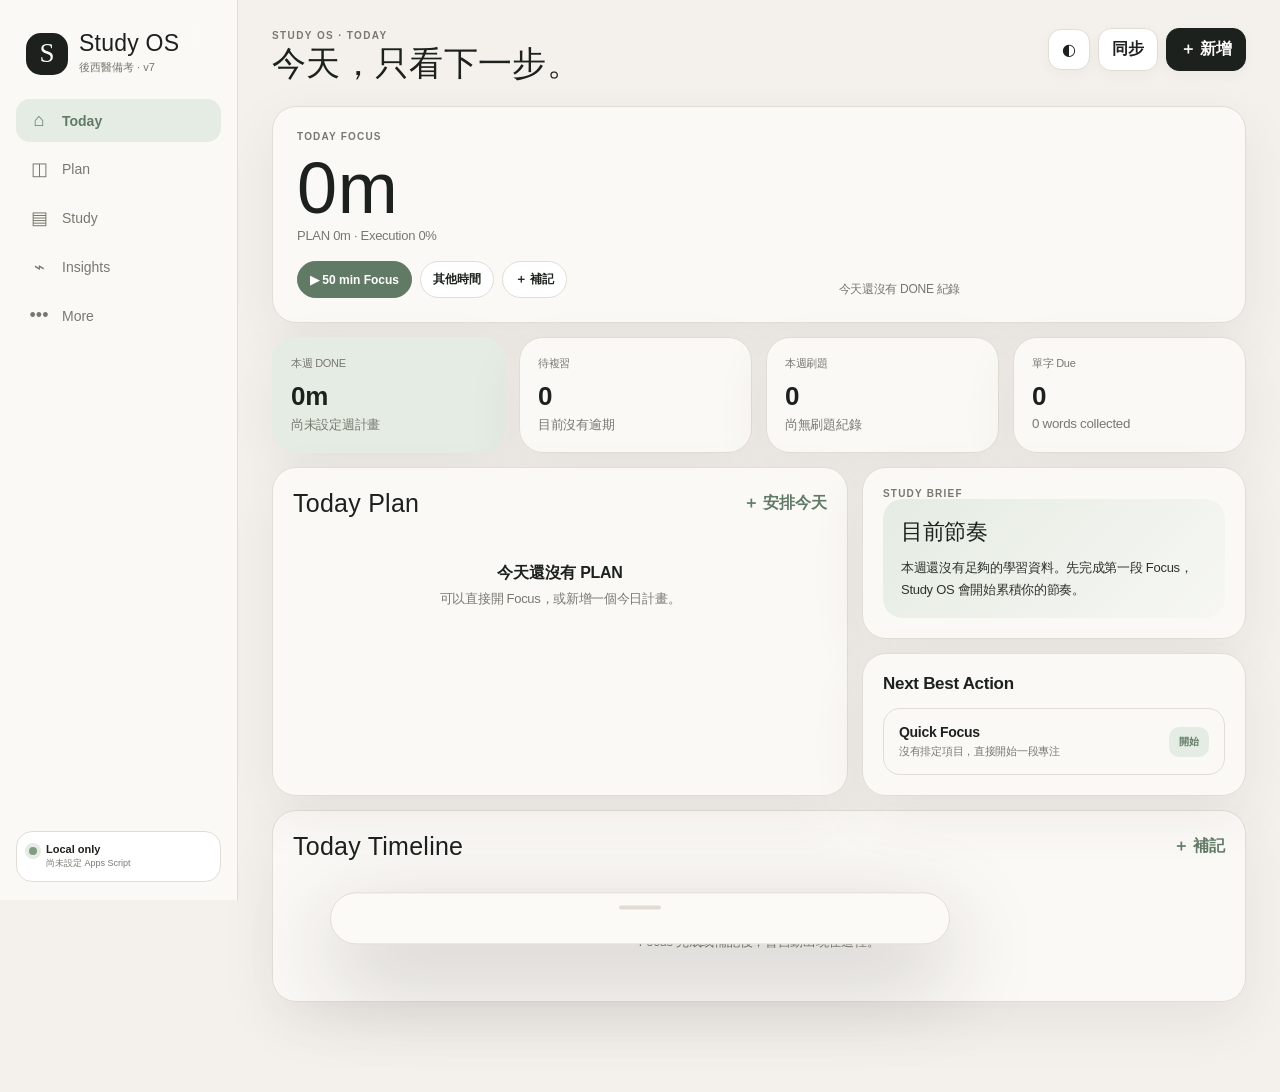
==== commit aafae9e1: "Study OS v7.0.1 測試版" ====
--- a/index.html
+++ b/index.html
@@ -1,203 +1,91 @@
 <!doctype html>
-<html lang="zh-Hant" data-theme="light">
+<html lang="zh-Hant">
 <head>
-  <meta charset="utf-8" />
-  <meta name="viewport" content="width=device-width,initial-scale=1,viewport-fit=cover" />
-  <meta name="theme-color" content="#455A84" />
-  <meta name="apple-mobile-web-app-capable" content="yes" />
-  <meta name="apple-mobile-web-app-status-bar-style" content="default" />
-  <title>Page &amp; Pace · study journal</title>
-  <link rel="manifest" href="manifest.webmanifest" />
-  <link rel="icon" href="icon.svg" type="image/svg+xml" />
-  <link rel="apple-touch-icon" href="icon-180.png" />
-  <link rel="stylesheet" href="styles.css" />
+  <meta charset="utf-8">
+  <meta name="viewport" content="width=device-width,initial-scale=1,viewport-fit=cover">
+  <meta name="theme-color" content="#f5f2ed">
+  <meta name="apple-mobile-web-app-capable" content="yes">
+  <meta name="apple-mobile-web-app-status-bar-style" content="default">
+  <title>Study OS v7｜後西醫備考</title>
+  <link rel="manifest" href="manifest.webmanifest">
+  <link rel="apple-touch-icon" href="icon-180.png">
+  <link rel="stylesheet" href="styles.css">
 </head>
 <body>
-  <div class="paper-noise" aria-hidden="true"></div>
-  <div class="app-shell">
-    <aside class="spine" aria-label="主選單">
-      <a class="brand" href="#today" data-nav="today" aria-label="Page & Pace 首頁">
-        <span class="brand-mark">P<span>&amp;</span>P</span>
-        <span class="brand-copy"><strong>Page &amp; Pace</strong><small>study journal · 2026</small></span>
-      </a>
-      <nav class="binder-tabs">
-        <button class="tab active" data-nav="today"><b>01</b><span>today</span></button>
-        <button class="tab" data-nav="week"><b>02</b><span>week</span></button>
-        <button class="tab" data-nav="study"><b>03</b><span>study</span></button>
-        <button class="tab" data-nav="review"><b>04</b><span>review</span></button>
-        <button class="tab" data-nav="archive"><b>05</b><span>archive</span></button>
-      </nav>
-      <div class="spine-foot">
-        <button class="ghost-icon" id="syncBtn" title="同步">↻</button>
-        <button class="ghost-icon" id="themeBtn" title="切換明暗模式">◐</button>
-        <div class="sync-state"><i></i><span id="syncLabel">local</span></div>
+<div id="appShell" class="app-shell">
+  <aside class="sidebar">
+    <button class="brand" data-nav="today" aria-label="回到 Today">
+      <span class="brand-mark">S</span>
+      <span><b class="display-font">Study OS</b><small>後西醫備考 · v7</small></span>
+    </button>
+    <nav class="side-nav" id="sideNav">
+      <button class="nav-item active" data-nav="today" data-icon="home"><span class="nav-ico">⌂</span><span>Today</span></button>
+      <button class="nav-item" data-nav="plan" data-icon="plan"><span class="nav-ico">◫</span><span>Plan</span></button>
+      <button class="nav-item" data-nav="study" data-icon="study"><span class="nav-ico">▤</span><span>Study</span></button>
+      <button class="nav-item" data-nav="insights" data-icon="insights"><span class="nav-ico">⌁</span><span>Insights</span></button>
+      <button class="nav-item" data-nav="more" data-icon="more"><span class="nav-ico">•••</span><span>More</span></button>
+    </nav>
+    <div class="sidebar-foot">
+      <button class="sync-card" id="syncBtnSide">
+        <span class="sync-dot" id="syncDot"></span>
+        <span><b id="syncStatus">Local ready</b><small id="lastSync">尚未雲端同步</small></span>
+      </button>
+    </div>
+  </aside>
+
+  <main class="main">
+    <header class="topbar">
+      <div class="top-title">
+        <p id="eyebrow">STUDY OS · TODAY</p>
+        <h1 class="display-font" id="pageTitle">今天，只看下一步。</h1>
       </div>
-    </aside>
+      <div class="top-actions">
+        <button class="icon-btn" id="themeBtn" title="切換深色模式">◐</button>
+        <button class="soft-btn desktop-only" id="syncBtn">同步</button>
+        <button class="primary-btn" id="quickAddBtn">＋ 新增</button>
+      </div>
+    </header>
 
-    <main class="journal">
-      <header class="journal-head">
-        <div>
-          <p class="eyebrow">PAGE &amp; PACE / STUDY JOURNAL</p>
-          <h1 id="pageTitle">today</h1>
-          <p class="hand date-script" id="todayDate"></p>
-        </div>
-        <div class="head-actions">
-          <button class="paper-button" id="quickFocusBtn">＋ focus</button>
-          <button class="paper-button secondary" id="quickLogBtn">＋ log</button>
-        </div>
-      </header>
+    <section class="view active" id="view-today"></section>
+    <section class="view" id="view-plan"></section>
+    <section class="view" id="view-study"></section>
+    <section class="view" id="view-insights"></section>
+    <section class="view" id="view-more"></section>
+  </main>
 
-      <section class="view active" id="view-today">
-        <div class="today-layout">
-          <section class="paper-card next-card rotate-left">
-            <span class="tape tape-blue"></span>
-            <div class="card-kicker">NOW / UP NEXT</div>
-            <div id="nextAction"></div>
-          </section>
+  <nav class="mobile-nav" id="mobileNav">
+    <button class="active" data-nav="today"><span>⌂</span><small>Today</small></button>
+    <button data-nav="plan"><span>◫</span><small>Plan</small></button>
+    <button data-nav="study"><span>▤</span><small>Study</small></button>
+    <button data-nav="insights"><span>⌁</span><small>Insights</small></button>
+    <button data-nav="more"><span>•••</span><small>More</small></button>
+  </nav>
 
-          <section class="paper-card focus-card rotate-right" id="focusCard">
-            <span class="pin">●</span>
-            <div class="card-kicker">FOCUS SESSION</div>
-            <div class="timer-mode-row" id="timerModes">
-              <button data-mode="focus" class="active">50 / 10</button>
-              <button data-mode="quick">25 / 5</button>
-              <button data-mode="deep">75 / 15</button>
-              <button data-mode="lecture">stopwatch</button>
-            </div>
-            <div class="timer-display" id="timerDisplay">50:00</div>
-            <div class="timer-context" id="timerContext">choose a task, then start.</div>
-            <div class="timer-actions">
-              <button class="ink-button" id="timerStart">start</button>
-              <button class="line-button" id="timerPause" disabled>pause</button>
-              <button class="line-button" id="timerFinish" disabled>finish &amp; log</button>
-            </div>
-          </section>
+  <button class="fab" id="fabBtn" aria-label="快速新增">＋</button>
 
-          <section class="paper-card plan-card">
-            <div class="section-title-row"><div><span class="card-kicker">TODAY'S PAGE</span><h2>計畫 × 實際</h2></div><div class="plan-summary" id="planSummary"></div></div>
-            <div class="timeline" id="todayTimeline"></div>
-          </section>
+  <div class="sheet-backdrop" id="sheetBackdrop"></div>
+  <section class="bottom-sheet" id="bottomSheet" aria-modal="true" role="dialog">
+    <div class="sheet-grabber"></div>
+    <div id="sheetContent"></div>
+  </section>
 
-          <section class="paper-card words-card rotate-soft">
-            <span class="tape tape-violet"></span>
-            <div class="card-kicker">WORDS FOR TODAY</div>
-            <div id="todayWords"></div>
-          </section>
-
-          <section class="paper-card stats-strip">
-            <div><small>planned</small><strong id="todayPlanMin">0m</strong></div>
-            <div><small>done</small><strong id="todayDoneMin">0m</strong></div>
-            <div><small>focus</small><strong id="todayFocusMin">0m</strong></div>
-            <div><small>logged</small><strong id="todayLogCount">0</strong></div>
-          </section>
-
-          <section class="paper-card close-card" id="dayCloseCard">
-            <div class="section-title-row"><div><span class="card-kicker">DAY CLOSE</span><h2>漏記檢查</h2></div><span class="stamp">30 sec</span></div>
-            <div id="unloggedList"></div>
-          </section>
-        </div>
-      </section>
-
-      <section class="view" id="view-week">
-        <div class="spread-title"><div><span class="card-kicker">WEEKLY SPREAD</span><h2 id="weekRange">this week</h2></div><p class="hand">plan softly. show up steadily.</p></div>
-        <div class="week-grid" id="weekGrid"></div>
-        <div class="week-lower">
-          <section class="paper-card"><div class="section-title-row"><div><span class="card-kicker">PLAN VS REALITY</span><h2>本週投入</h2></div></div><div id="weekSubjectBars" class="subject-bars"></div></section>
-          <section class="paper-card note-paper"><span class="tape tape-brown"></span><div class="card-kicker">WEEK NOTE</div><textarea id="weekNote" placeholder="這週想記住什麼？（只存本機）"></textarea></section>
-        </div>
-      </section>
-
-      <section class="view" id="view-study">
-        <div class="spread-title"><div><span class="card-kicker">STUDY INDEX</span><h2>subjects &amp; English</h2></div><p class="hand">one tab at a time.</p></div>
-        <div class="subject-tabs" id="subjectTabs"></div>
-        <section class="paper-card study-sheet" id="studySheet"></section>
-      </section>
-
-      <section class="view" id="view-review">
-        <div class="spread-title"><div><span class="card-kicker">REVIEW DESK</span><h2>該回頭看的東西</h2></div><p class="hand">not everything needs attention today.</p></div>
-        <div class="review-columns">
-          <section class="paper-card"><div class="section-title-row"><div><span class="card-kicker">DUE</span><h2>單字複習</h2></div><span class="count-badge" id="reviewVocabCount">0</span></div><div id="reviewVocabPreview"></div></section>
-          <section class="paper-card"><div class="section-title-row"><div><span class="card-kicker">UNLOGGED</span><h2>可能漏記</h2></div><span class="count-badge" id="reviewUnloggedCount">0</span></div><div id="reviewUnlogged"></div></section>
-          <section class="paper-card"><div class="section-title-row"><div><span class="card-kicker">WRONG ANSWERS</span><h2>刷題回看</h2></div><span class="count-badge" id="reviewQuestionCount">0</span></div><div id="reviewQuestions"></div></section>
-        </div>
-      </section>
-
-      <section class="view" id="view-archive">
-        <div class="spread-title"><div><span class="card-kicker">ARCHIVE</span><h2>history / settings</h2></div><p class="hand">keep the trail, not the clutter.</p></div>
-        <div class="archive-grid">
-          <section class="paper-card"><div class="section-title-row"><div><span class="card-kicker">THIS MONTH</span><h2>study snapshot</h2></div></div><div class="month-stats" id="monthStats"></div></section>
-          <section class="paper-card settings-card">
-            <div class="section-title-row"><div><span class="card-kicker">SYNC</span><h2>Page &amp; Pace 設定</h2></div></div>
-            <label>Apps Script Web App URL<input id="webAppUrl" type="url" placeholder="https://script.google.com/macros/s/.../exec" /></label>
-            <label>同步密鑰<input id="syncToken" type="password" autocomplete="off" placeholder="沿用你原本的同步密鑰" /></label>
-            <div class="settings-row"><label>每日新單字<input id="newWordCount" type="number" min="0" max="100" /></label><label>週起始<select id="weekStart"><option value="1">週一</option><option value="0">週日</option></select></label></div>
-            <div class="setting-actions"><button class="ink-button" id="saveSettings">save &amp; test</button><button class="line-button" id="exportBackup">export backup</button><label class="line-button file-label">import backup<input id="importBackup" type="file" accept="application/json" hidden /></label></div>
-            <p class="microcopy">網址與密鑰只存在這台裝置的瀏覽器，不寫進網站程式碼。</p>
-          </section>
-          <section class="paper-card"><div class="section-title-row"><div><span class="card-kicker">RECENT TRAIL</span><h2>最近紀錄</h2></div></div><div id="recentTrail" class="trail"></div></section>
-        </div>
-      </section>
-    </main>
+  <div class="focus-layer" id="focusLayer" aria-hidden="true">
+    <div class="focus-shell">
+      <button class="focus-close" id="focusClose">×</button>
+      <div class="focus-meta"><span id="focusSubject">Quick Focus</span><small id="focusTopic">結束後再紀錄內容</small></div>
+      <div class="focus-clock display-font" id="focusClock">50:00</div>
+      <div class="focus-progress"><i id="focusProgress"></i></div>
+      <div class="focus-controls">
+        <button class="focus-btn ghost" id="focusMinus">−5</button>
+        <button class="focus-btn primary" id="focusPause">Pause</button>
+        <button class="focus-btn ghost" id="focusPlus">+10</button>
+      </div>
+      <button class="text-btn danger" id="focusFinish">提前完成並記錄</button>
+    </div>
   </div>
 
-  <nav class="mobile-tabs" aria-label="手機主選單">
-    <button class="active" data-nav="today"><span>◌</span><small>today</small></button>
-    <button data-nav="week"><span>▦</span><small>week</small></button>
-    <button data-nav="study"><span>▱</span><small>study</small></button>
-    <button data-nav="review"><span>↺</span><small>review</small></button>
-    <button data-nav="archive"><span>⌂</span><small>archive</small></button>
-  </nav>
-
-  <div class="mini-timer" id="miniTimer" hidden>
-    <button id="miniTimerOpen"><span class="mini-dot"></span><strong id="miniTimerLabel">FOCUS</strong><b id="miniTimerClock">00:00</b></button>
-  </div>
-
-  <dialog id="focusDialog" class="modal-paper">
-    <form method="dialog" class="modal-head"><div><span class="card-kicker">START FOCUS</span><h3>這段時間要做什麼？</h3></div><button value="cancel" class="ghost-icon">×</button></form>
-    <div class="modal-body">
-      <label>科目<select id="focusSubject"><option>物理</option><option>生化</option><option>生物</option><option>化學</option><option>英文</option><option>其他</option></select></label>
-      <label>活動<select id="focusActivity"><option>看課</option><option>複習</option><option>刷題</option><option>閱讀</option><option>單字</option><option>整理筆記</option></select></label>
-      <label>主題<input id="focusTopic" placeholder="例如：正課 14 / Vol.06 Day 01" /></label>
-      <label>模式<select id="focusMode"><option value="focus">50 / 10 Focus</option><option value="quick">25 / 5 Quick</option><option value="deep">75 / 15 Deep</option><option value="lecture">Lecture stopwatch</option></select></label>
-      <button class="ink-button wide" id="confirmFocus" type="button">start session</button>
-    </div>
-  </dialog>
-
-  <dialog id="logDialog" class="modal-paper">
-    <form method="dialog" class="modal-head"><div><span class="card-kicker">QUICK LOG</span><h3>補一筆完成紀錄</h3></div><button value="cancel" class="ghost-icon">×</button></form>
-    <div class="modal-body">
-      <label>科目<select id="logSubject"><option>物理</option><option>生化</option><option>生物</option><option>化學</option><option>英文</option><option>其他</option></select></label>
-      <label>活動<select id="logActivity"><option>看課</option><option>複習</option><option>刷題</option><option>閱讀</option><option>單字</option><option>整理筆記</option></select></label>
-      <label>主題<input id="logTopic" placeholder="今天做了什麼" /></label>
-      <label>分鐘<input id="logMinutes" type="number" min="1" max="720" value="30" /></label>
-      <button class="ink-button wide" id="saveQuickLog" type="button">save log</button>
-    </div>
-  </dialog>
-
-  <dialog id="vocabDialog" class="modal-paper vocab-modal">
-    <form method="dialog" class="modal-head"><div><span class="card-kicker">VOCABULARY</span><h3 id="vocabSessionTitle">today's words</h3></div><button value="cancel" class="ghost-icon">×</button></form>
-    <div class="vocab-progress"><i id="vocabProgressBar"></i></div>
-    <div class="flashcard" id="flashcard"></div>
-    <div class="flash-actions" id="flashActions" hidden>
-      <button data-grade="again">忘記<small>again</small></button>
-      <button data-grade="hard">模糊<small>hard</small></button>
-      <button data-grade="good">熟悉<small>good</small></button>
-      <button data-grade="easy">已會<small>easy</small></button>
-    </div>
-  </dialog>
-
-  <dialog id="readingDialog" class="modal-paper reading-modal">
-    <form method="dialog" class="modal-head"><div><span class="card-kicker">READING LOG</span><h3 id="readingDialogTitle">reading</h3></div><button value="cancel" class="ghost-icon">×</button></form>
-    <div class="modal-body">
-      <input id="readingId" type="hidden" />
-      <div class="score-row"><label>答對<input id="readingCorrect" type="number" min="0" max="7" value="0" /></label><span id="readingTotalLabel">/ 7</span><label>分鐘<input id="readingMinutes" type="number" min="0" max="180" value="0" /></label></div>
-      <fieldset><legend>這篇主要錯在哪？</legend><div class="skill-chips" id="skillChips"></div></fieldset>
-      <label>備註<textarea id="readingNote" rows="3" placeholder="可留空"></textarea></label>
-      <button class="ink-button wide" id="saveReading" type="button">save reading</button>
-    </div>
-  </dialog>
-
-  <div class="toast" id="toast" role="status"></div>
-  <script src="app.js" defer></script>
+  <div class="toast" id="toast"><span id="toastText"></span><button id="toastUndo" hidden>UNDO</button></div>
+</div>
+<script src="app.js"></script>
 </body>
 </html>
--- a/styles.css
+++ b/styles.css
@@ -1,15 +1,21 @@
-@font-face{font-family:"PagePaceHand";src:url("assets/fonts/AaXiuKai.ttf") format("truetype");font-display:swap}
-@font-face{font-family:"PagePaceNote";src:url("assets/fonts/辰宇落雁体.ttf") format("truetype");font-display:swap}
+@font-face{font-family:"Chenyu";src:url("https://raw.githubusercontent.com/Chenyu-otf/chenyuluoyan_thin/main/ChenYuluoyan-2.0-Thin.ttf") format("truetype");font-display:swap}
 :root{
-  --ink:#17191e;--muted:#686b72;--paper:#f8f6f0;--paper-2:#f0eee7;--paper-blue:#e7edf5;--bg:#dce2e8;
-  --blue:#455a84;--blue-dark:#2f405f;--blue-soft:#dce5f2;--violet:#776b91;--violet-soft:#e9e2ef;
-  --brown:#79614d;--brown-soft:#e8ded1;--green:#536d63;--red:#a65454;--line:rgba(39,43,51,.18);
-  --shadow:0 18px 45px rgba(34,43,54,.12);--sans:-apple-system,BlinkMacSystemFont,"SF Pro Text","PingFang TC","Noto Sans TC",Arial,sans-serif;
-  --serif:"Iowan Old Style","Baskerville","Noto Serif TC","Times New Roman",serif;--hand:"PagePaceHand","PagePaceNote","DFKai-SB","PingFang TC",cursive;
+  --bg:#f4f1ec;--surface:#fbfaf7;--surface-2:#ffffff;--surface-3:#f0ece5;--text:#1d211d;--muted:#777970;--line:#e2ddd4;
+  --sage:#839b83;--sage-deep:#617a66;--sage-soft:#e5ece3;--rose:#b78783;--rose-soft:#f2e5e2;--amber:#a98752;--amber-soft:#f3ead9;
+  --blue:#768a9d;--blue-soft:#e4eaf0;--red:#b26765;--red-soft:#f6e4e1;--shadow:0 20px 55px rgba(62,55,45,.08);--radius:24px;
+  --font-body:-apple-system,BlinkMacSystemFont,"SF Pro Text","PingFang TC","Noto Sans TC","Microsoft JhengHei",sans-serif;
 }
-[data-theme=dark]{--ink:#eff0f2;--muted:#a9adb6;--paper:#202228;--paper-2:#292a30;--paper-blue:#263142;--bg:#14161b;--blue:#91a8d0;--blue-dark:#b7c7e3;--blue-soft:#273448;--violet:#b4a6cf;--violet-soft:#342d40;--brown:#bd9f84;--brown-soft:#382f29;--green:#8eb6a6;--red:#dc9292;--line:rgba(235,237,240,.14);--shadow:0 18px 45px rgba(0,0,0,.28)}
-*{box-sizing:border-box}html{scroll-behavior:smooth}body{margin:0;background:var(--bg);color:var(--ink);font-family:var(--sans);min-height:100vh;letter-spacing:-.012em}.paper-noise{pointer-events:none;position:fixed;inset:0;z-index:999;opacity:.17;mix-blend-mode:multiply;background-image:radial-gradient(circle at 20% 30%,rgba(0,0,0,.08) 0 .5px,transparent .7px),radial-gradient(circle at 72% 66%,rgba(255,255,255,.8) 0 .5px,transparent .8px);background-size:9px 11px,13px 15px}.app-shell{min-height:100vh;display:grid;grid-template-columns:236px minmax(0,1fr)}.spine{position:fixed;inset:0 auto 0 0;width:236px;background:var(--paper-2);border-right:1px solid var(--line);padding:34px 22px 24px;z-index:20;display:flex;flex-direction:column}.spine:after{content:"";position:absolute;right:-8px;top:0;bottom:0;width:8px;background:repeating-linear-gradient(0deg,transparent 0 42px,rgba(0,0,0,.08) 43px 44px)}.brand{color:inherit;text-decoration:none;display:flex;gap:13px;align-items:center}.brand-mark{width:48px;height:48px;border:1px solid var(--ink);display:grid;place-items:center;font-family:var(--serif);font-size:17px;font-weight:800;transform:rotate(-2deg);background:var(--paper)}.brand-mark span{font-weight:400;color:var(--blue)}.brand-copy strong{display:block;font:700 18px/1.1 var(--serif);letter-spacing:.01em}.brand-copy small{display:block;color:var(--muted);font-size:10px;margin-top:5px;letter-spacing:.08em}.binder-tabs{display:grid;gap:9px;margin:54px -22px 0 14px}.tab{border:0;border-left:3px solid transparent;background:transparent;color:var(--muted);text-align:left;padding:12px 18px 12px 16px;display:flex;align-items:baseline;gap:12px;border-radius:0 0 0 0;text-transform:lowercase}.tab b{font:500 9px var(--sans);letter-spacing:.12em}.tab span{font:500 19px var(--serif)}.tab:hover,.tab.active{background:var(--paper);color:var(--ink);border-left-color:var(--blue)}.tab.active span{font-style:italic}.spine-foot{margin-top:auto;display:flex;align-items:center;gap:8px}.ghost-icon{width:38px;height:38px;border:1px solid var(--line);border-radius:50%;background:transparent;color:var(--ink);font-size:18px}.sync-state{font-size:10px;color:var(--muted);margin-left:auto;display:flex;align-items:center;gap:5px}.sync-state i{width:6px;height:6px;border-radius:50%;background:var(--brown)}.sync-state.ok i{background:var(--green)}.journal{grid-column:2;width:min(1280px,100%);padding:38px 42px 100px;margin:0 auto}.journal-head{display:flex;justify-content:space-between;align-items:end;gap:20px;margin-bottom:28px}.eyebrow,.card-kicker{font-size:10px;letter-spacing:.16em;font-weight:750;color:var(--blue);margin:0 0 5px}.journal-head h1{font:600 clamp(36px,5vw,66px)/.95 var(--serif);margin:0;text-transform:lowercase;letter-spacing:-.04em}.hand{font-family:var(--hand);font-weight:400}.date-script{font-size:17px;color:var(--muted);margin:8px 0 0;transform:rotate(-1deg);display:inline-block}.head-actions{display:flex;gap:8px}.paper-button,.line-button,.ink-button{font:650 12px var(--sans);letter-spacing:.02em;padding:10px 14px;border-radius:2px;border:1px solid var(--ink);background:var(--paper);color:var(--ink)}.paper-button.secondary,.line-button{border-color:var(--line);background:transparent}.ink-button{background:var(--ink);color:var(--paper);border-color:var(--ink)}.ink-button.wide{width:100%;padding:13px}.paper-button:hover,.line-button:hover{transform:translateY(-1px)}button:disabled{opacity:.4;cursor:not-allowed}.view{display:none;animation:pageIn .32s ease both}.view.active{display:block}@keyframes pageIn{from{opacity:0;transform:translateY(8px)}to{opacity:1;transform:none}}.paper-card{position:relative;background:var(--paper);border:1px solid var(--line);box-shadow:var(--shadow);padding:22px;overflow:visible}.paper-card:before{content:"";position:absolute;inset:0;pointer-events:none;opacity:.16;background:repeating-linear-gradient(0deg,transparent 0 27px,rgba(45,62,83,.08) 28px)}.paper-card>*{position:relative}.rotate-left{transform:rotate(-.45deg)}.rotate-right{transform:rotate(.35deg)}.rotate-soft{transform:rotate(.18deg)}.tape{position:absolute;z-index:2;width:82px;height:21px;top:-11px;left:50%;transform:translateX(-50%) rotate(-2deg);opacity:.85;clip-path:polygon(4% 4%,95% 0,100% 93%,3% 100%,0 42%)}.tape-blue{background:rgba(105,132,174,.52)}.tape-violet{background:rgba(148,125,169,.48)}.tape-brown{background:rgba(166,135,104,.45)}.pin{position:absolute;right:18px;top:13px;color:var(--blue);text-shadow:1px 2px 0 rgba(0,0,0,.12)}.today-layout{display:grid;grid-template-columns:minmax(0,1.12fr) minmax(330px,.88fr);gap:18px}.next-card{min-height:218px}.next-card h2{font:600 29px/1.1 var(--serif);margin:14px 0 8px}.next-meta{display:flex;gap:8px;flex-wrap:wrap;color:var(--muted);font-size:12px}.next-actions{display:flex;gap:8px;margin-top:20px}.focus-card{min-height:218px;background:var(--paper-blue)}.timer-mode-row{display:flex;gap:5px;flex-wrap:wrap;margin-top:10px}.timer-mode-row button{border:0;background:transparent;color:var(--muted);font-size:10px;padding:5px 7px;border-bottom:1px solid transparent}.timer-mode-row button.active{color:var(--ink);border-bottom-color:var(--ink)}.timer-display{font:600 56px/1 var(--serif);letter-spacing:-.04em;margin:17px 0 3px}.timer-context{font-size:11px;color:var(--muted);min-height:17px}.timer-actions{display:flex;gap:7px;margin-top:17px}.plan-card{grid-column:1/2;min-height:360px}.words-card{grid-column:2/3;min-height:260px}.stats-strip{grid-column:1/-1;display:grid;grid-template-columns:repeat(4,1fr);padding:17px 22px}.stats-strip:before{display:none}.stats-strip div{border-right:1px solid var(--line);padding:2px 18px}.stats-strip div:first-child{padding-left:0}.stats-strip div:last-child{border-right:0}.stats-strip small{display:block;color:var(--muted);font-size:9px;letter-spacing:.1em;text-transform:uppercase}.stats-strip strong{font:600 24px var(--serif);display:block;margin-top:4px}.close-card{grid-column:1/-1}.section-title-row,.spread-title{display:flex;justify-content:space-between;align-items:flex-start;gap:18px}.section-title-row h2,.spread-title h2{font:600 24px/1.1 var(--serif);margin:3px 0}.plan-summary{font-size:11px;color:var(--muted);text-align:right}.timeline{margin-top:17px;display:grid;gap:2px}.timeline-item{display:grid;grid-template-columns:64px 13px 1fr auto;gap:11px;align-items:start;padding:10px 0;border-bottom:1px dashed var(--line)}.timeline-item:last-child{border-bottom:0}.timeline-time{font:500 11px var(--sans);color:var(--muted)}.timeline-dot{width:9px;height:9px;border-radius:50%;margin-top:2px;background:var(--paper);border:2px solid var(--blue)}.timeline-item.done .timeline-dot{background:var(--blue)}.timeline-main strong{display:block;font-size:13px}.timeline-main small{color:var(--muted);font-size:10px;display:block;margin-top:3px}.tiny-action{border:0;background:transparent;color:var(--blue);font-size:10px;text-decoration:underline;text-underline-offset:3px}.empty-note{padding:24px 0;color:var(--muted);font:400 16px var(--hand)}.words-overview{display:grid;grid-template-columns:1fr 1fr;gap:10px;margin:17px 0}.words-overview div{padding:13px;border:1px dashed var(--line)}.words-overview small{display:block;color:var(--muted);font-size:9px;text-transform:uppercase;letter-spacing:.1em}.words-overview strong{font:600 26px var(--serif);display:block;margin-top:2px}.word-peek{font:500 18px var(--serif);margin:12px 0}.word-peek span{display:block;font:400 10px var(--sans);color:var(--muted);margin-top:4px}.unlogged-row{display:grid;grid-template-columns:1fr auto;gap:12px;align-items:center;padding:11px 0;border-bottom:1px dashed var(--line)}.unlogged-row:last-child{border-bottom:0}.unlogged-row strong{display:block;font-size:12px}.unlogged-row small{color:var(--muted);font-size:10px}.unlogged-actions{display:flex;gap:5px}.unlogged-actions button{border:1px solid var(--line);background:transparent;font-size:10px;padding:6px 8px}.stamp{border:1px solid var(--blue);color:var(--blue);padding:6px 8px;font:650 9px var(--sans);letter-spacing:.12em;transform:rotate(2deg)}.spread-title{margin-bottom:18px;align-items:end}.spread-title p{color:var(--muted);font-size:16px;margin:0}.week-grid{display:grid;grid-template-columns:repeat(7,1fr);gap:8px}.day-page{min-height:235px;background:var(--paper);border:1px solid var(--line);padding:14px 11px;position:relative}.day-page.today{outline:2px solid var(--blue);outline-offset:-4px}.day-page h3{font:600 23px var(--serif);margin:0}.day-page .dayname{font-size:9px;text-transform:uppercase;letter-spacing:.12em;color:var(--muted)}.day-page .dayhours{font:600 15px var(--serif);color:var(--blue);margin:12px 0}.day-mini{font-size:9px;padding:5px 0;border-top:1px dashed var(--line);color:var(--muted)}.day-mini b{display:block;color:var(--ink);font-size:10px}.week-lower{display:grid;grid-template-columns:1.4fr .6fr;gap:18px;margin-top:18px}.subject-bars{display:grid;gap:13px;margin-top:20px}.subject-bar-row{display:grid;grid-template-columns:70px 1fr 75px;gap:10px;align-items:center;font-size:11px}.subject-bar-track{height:8px;background:var(--paper-2);position:relative}.subject-bar-track i{height:100%;display:block;background:var(--blue);max-width:100%}.subject-bar-row small{text-align:right;color:var(--muted)}.note-paper textarea,.settings-card textarea{width:100%;min-height:150px;border:0;outline:0;background:transparent;color:var(--ink);font:400 17px/1.6 var(--hand);resize:vertical;margin-top:12px}.subject-tabs{display:flex;flex-wrap:wrap;gap:8px;margin-bottom:14px}.subject-tabs button{border:1px solid var(--line);background:var(--paper);padding:8px 12px;color:var(--muted);font:600 11px var(--sans)}.subject-tabs button.active{background:var(--blue);border-color:var(--blue);color:white}.study-sheet{min-height:480px}.study-hero{display:grid;grid-template-columns:1fr auto;gap:20px;align-items:end;border-bottom:1px solid var(--line);padding-bottom:18px}.study-hero h2{font:600 34px var(--serif);margin:0}.study-hero strong{font:600 46px var(--serif);color:var(--blue)}.recent-topics{display:grid;grid-template-columns:repeat(2,1fr);gap:10px;margin-top:18px}.topic-slip{border:1px solid var(--line);padding:13px;min-height:80px}.topic-slip small{display:block;color:var(--muted);font-size:9px;margin-bottom:6px}.topic-slip strong{font-size:12px}.english-nav{display:flex;gap:18px;border-bottom:1px solid var(--line);margin:4px 0 18px}.english-nav button{border:0;background:transparent;padding:8px 1px;color:var(--muted);font:600 12px var(--sans);border-bottom:2px solid transparent}.english-nav button.active{color:var(--ink);border-color:var(--blue)}.reading-library{display:grid;gap:11px}.volume-label{margin:14px 0 4px;font:600 22px var(--serif)}.reading-row{display:grid;grid-template-columns:46px 1fr auto;gap:12px;align-items:center;padding:12px 0;border-bottom:1px dashed var(--line)}.reading-row .number{font:600 18px var(--serif);color:var(--blue)}.reading-row strong{display:block;font-size:12px}.reading-row small{display:block;color:var(--muted);font-size:9px;margin-top:4px}.reading-status{font-size:10px;text-align:right}.reading-status b{display:block;color:var(--blue)}.vocab-toolbar{display:grid;grid-template-columns:1fr auto auto;gap:8px;margin-bottom:14px}.vocab-toolbar input,.settings-card input,.settings-card select,.modal-body input,.modal-body select,.modal-body textarea{width:100%;border:1px solid var(--line);background:var(--paper);color:var(--ink);padding:10px 11px;outline:0;border-radius:0}.vocab-list{display:grid;grid-template-columns:repeat(2,1fr);gap:8px;max-height:520px;overflow:auto}.vocab-item{border:1px solid var(--line);padding:11px}.vocab-item strong{font:600 17px var(--serif)}.vocab-item small{display:block;color:var(--muted);font-size:9px;line-height:1.4;margin-top:4px}.analytics-grid{display:grid;grid-template-columns:repeat(3,1fr);gap:12px}.metric-paper{border:1px solid var(--line);padding:18px}.metric-paper strong{font:600 34px var(--serif);display:block}.metric-paper small{color:var(--muted);font-size:10px}.review-columns{display:grid;grid-template-columns:repeat(3,1fr);gap:18px}.count-badge{min-width:30px;height:30px;border-radius:50%;border:1px solid var(--line);display:grid;place-items:center;font:600 12px var(--serif)}.review-item{padding:11px 0;border-bottom:1px dashed var(--line)}.review-item:last-child{border-bottom:0}.review-item strong{display:block;font-size:11px}.review-item small{font-size:9px;color:var(--muted);display:block;margin-top:3px}.archive-grid{display:grid;grid-template-columns:.8fr 1.2fr;gap:18px}.archive-grid>section:last-child{grid-column:1/-1}.month-stats{display:grid;grid-template-columns:repeat(2,1fr);gap:9px;margin-top:14px}.month-stats div{border:1px solid var(--line);padding:12px}.month-stats small{display:block;color:var(--muted);font-size:9px}.month-stats strong{font:600 26px var(--serif)}.settings-card label,.modal-body label{display:block;font-size:10px;color:var(--muted);margin:12px 0}.settings-card input,.settings-card select{margin-top:5px}.settings-row{display:grid;grid-template-columns:1fr 1fr;gap:9px}.setting-actions{display:flex;gap:7px;flex-wrap:wrap;margin-top:15px}.file-label{display:inline-flex;align-items:center;cursor:pointer}.microcopy{font-size:9px;color:var(--muted);line-height:1.5}.trail{display:grid;grid-template-columns:repeat(2,1fr);gap:8px}.trail-item{border:1px solid var(--line);padding:11px}.trail-item small{display:block;color:var(--muted);font-size:9px}.trail-item strong{font-size:11px}.mobile-tabs{display:none}.mini-timer{position:fixed;right:24px;bottom:24px;z-index:60}.mini-timer button{border:1px solid var(--ink);background:var(--paper);box-shadow:var(--shadow);padding:10px 13px;display:flex;align-items:center;gap:10px;color:var(--ink)}.mini-timer strong{font-size:9px;letter-spacing:.1em}.mini-timer b{font:600 17px var(--serif)}.mini-dot{width:8px;height:8px;border-radius:50%;background:var(--blue);animation:pulse 1.5s infinite}@keyframes pulse{50%{opacity:.35}}dialog{border:0;padding:0;background:transparent;color:var(--ink)}dialog::backdrop{background:rgba(16,19,24,.48);backdrop-filter:blur(4px)}.modal-paper{width:min(520px,calc(100vw - 26px));background:var(--paper);border:1px solid var(--line);box-shadow:0 26px 90px rgba(0,0,0,.28)}.modal-head{display:flex;justify-content:space-between;gap:20px;align-items:flex-start;border-bottom:1px solid var(--line);padding:20px;background:var(--paper-blue)}.modal-head h3{font:600 24px var(--serif);margin:3px 0}.modal-body{padding:20px}.score-row{display:grid;grid-template-columns:1fr auto 1fr;gap:9px;align-items:end}.score-row span{padding-bottom:11px}.modal-body fieldset{border:1px solid var(--line);margin:14px 0;padding:12px}.modal-body legend{font-size:10px;color:var(--muted)}.skill-chips{display:flex;flex-wrap:wrap;gap:6px}.skill-chips label{margin:0}.skill-chips input{display:none}.skill-chips span{display:block;border:1px solid var(--line);padding:6px 8px;font-size:9px;cursor:pointer}.skill-chips input:checked+span{background:var(--blue);color:white;border-color:var(--blue)}.vocab-modal{width:min(620px,calc(100vw - 26px))}.vocab-progress{height:4px;background:var(--paper-2)}.vocab-progress i{display:block;height:100%;width:0;background:var(--blue);transition:width .2s}.flashcard{min-height:310px;padding:42px 30px;display:grid;place-content:center;text-align:center}.flashcard .word{font:600 clamp(38px,8vw,64px)/1 var(--serif)}.flashcard .ipa{color:var(--muted);font-size:12px;margin-top:10px}.flashcard .meaning{font-size:14px;line-height:1.65;max-width:480px;margin:24px auto 0}.flashcard .source{font-size:9px;color:var(--blue);margin-top:12px}.flashcard button{margin:24px auto 0}.flash-actions{display:grid;grid-template-columns:repeat(4,1fr);border-top:1px solid var(--line)}.flash-actions button{border:0;border-right:1px solid var(--line);background:transparent;color:var(--ink);padding:13px 5px;font-size:11px}.flash-actions button:last-child{border-right:0}.flash-actions small{display:block;color:var(--muted);font-size:8px;margin-top:2px}.toast{position:fixed;left:50%;bottom:28px;z-index:100;transform:translate(-50%,20px);opacity:0;background:var(--ink);color:var(--paper);padding:10px 14px;font-size:11px;transition:.2s;pointer-events:none;max-width:min(560px,88vw);box-shadow:var(--shadow)}.toast.show{opacity:1;transform:translate(-50%,0)}
-@media(max-width:1050px){.app-shell{grid-template-columns:190px minmax(0,1fr)}.spine{width:190px;padding-left:16px;padding-right:16px}.binder-tabs{margin-right:-16px}.journal{padding:32px 24px 100px}.week-grid{grid-template-columns:repeat(4,1fr)}.day-page:nth-child(n+5){margin-top:4px}.review-columns{grid-template-columns:1fr}.archive-grid{grid-template-columns:1fr}.archive-grid>section:last-child{grid-column:auto}}
-@media(max-width:760px){body{background:var(--paper-2)}.app-shell{display:block}.spine{display:none}.journal{padding:24px 14px 110px}.journal-head{align-items:flex-start;margin-bottom:22px}.journal-head h1{font-size:46px}.head-actions{padding-top:5px}.paper-button{padding:9px 10px;font-size:10px}.today-layout{grid-template-columns:1fr;gap:13px}.next-card,.focus-card,.plan-card,.words-card,.stats-strip,.close-card{grid-column:1}.rotate-left,.rotate-right,.rotate-soft{transform:none}.paper-card{padding:18px;box-shadow:0 10px 24px rgba(34,43,54,.09)}.plan-card{min-height:0}.timer-display{font-size:52px}.stats-strip{grid-template-columns:repeat(2,1fr);gap:0}.stats-strip div{border-right:0;border-bottom:1px solid var(--line);padding:9px}.stats-strip div:nth-child(odd){border-right:1px solid var(--line)}.week-grid{grid-template-columns:repeat(2,1fr)}.day-page{min-height:175px}.week-lower{grid-template-columns:1fr}.recent-topics,.vocab-list,.analytics-grid,.trail{grid-template-columns:1fr}.study-hero{grid-template-columns:1fr}.study-hero strong{font-size:34px}.archive-grid{grid-template-columns:1fr}.mobile-tabs{display:grid;position:fixed;z-index:55;left:0;right:0;bottom:0;grid-template-columns:repeat(5,1fr);background:color-mix(in srgb,var(--paper) 92%,transparent);backdrop-filter:blur(20px);border-top:1px solid var(--line);padding:7px 6px calc(7px + env(safe-area-inset-bottom))}.mobile-tabs button{border:0;background:transparent;color:var(--muted);display:grid;gap:2px;justify-items:center;padding:5px 2px}.mobile-tabs button.active{color:var(--blue)}.mobile-tabs span{font:500 17px var(--serif)}.mobile-tabs small{font-size:8px;letter-spacing:.04em}.mini-timer{right:12px;bottom:78px}.timeline-item{grid-template-columns:48px 10px 1fr}.timeline-item>.tiny-action{grid-column:3;justify-self:start}.unlogged-row{grid-template-columns:1fr}.unlogged-actions{justify-content:flex-start}.spread-title p{display:none}.subject-tabs{overflow:auto;flex-wrap:nowrap;padding-bottom:3px}.subject-tabs button{white-space:nowrap}.settings-row{grid-template-columns:1fr}.flashcard{min-height:280px;padding:34px 18px}.flash-actions button{font-size:10px}.paper-noise{opacity:.11}}
-.volume-label{display:flex;align-items:baseline;justify-content:space-between;gap:12px}.volume-label small{font-family:var(--ui);font-size:11px;font-weight:500;letter-spacing:.04em;color:var(--muted)}
-.reading-result{appearance:none;border:0;background:transparent;color:inherit;padding:0;text-align:right;cursor:pointer}.reading-result b,.reading-result span{display:block}.reading-result span{font-size:11px;color:var(--muted);margin-top:3px}
+[data-theme="dark"]{--bg:#111512;--surface:#171c18;--surface-2:#1b211c;--surface-3:#222922;--text:#f1f0eb;--muted:#a4a69e;--line:#303830;--sage:#96b197;--sage-deep:#b8cfb7;--sage-soft:#263229;--rose:#d09e98;--rose-soft:#372825;--amber:#c6a76c;--amber-soft:#362f22;--blue:#9fb2c2;--blue-soft:#26313b;--red:#df8e88;--red-soft:#3b2423;--shadow:0 22px 60px rgba(0,0,0,.25)}
+*{box-sizing:border-box}html{background:var(--bg)}body{margin:0;background:var(--bg);color:var(--text);font-family:var(--font-body);letter-spacing:-.018em}button,input,select,textarea{font:inherit}button{cursor:pointer;color:inherit}.display-font{font-family:"Chenyu",var(--font-body);font-weight:400;letter-spacing:.01em}
+.app-shell{min-height:100vh}.sidebar{position:fixed;left:0;top:0;bottom:0;width:238px;padding:24px 16px 18px;background:color-mix(in srgb,var(--surface) 93%,transparent);border-right:1px solid var(--line);backdrop-filter:blur(22px);z-index:30;display:flex;flex-direction:column}.brand{border:0;background:transparent;text-align:left;display:flex;gap:11px;align-items:center;padding:8px 10px 24px}.brand-mark{width:42px;height:42px;border-radius:15px;background:var(--text);color:var(--surface);display:grid;place-items:center;font-family:"Chenyu",serif;font-size:27px}.brand b{display:block;font-size:23px;line-height:1}.brand small{display:block;color:var(--muted);font-size:11px;margin-top:5px}.side-nav{display:grid;gap:5px}.nav-item{border:0;background:transparent;border-radius:14px;padding:11px 12px;display:flex;gap:12px;align-items:center;color:var(--muted);text-align:left;font-size:14px}.nav-item:hover{background:var(--surface-3);color:var(--text)}.nav-item.active{background:var(--sage-soft);color:var(--sage-deep);font-weight:750}.nav-ico{width:22px;text-align:center;font-size:18px}.sidebar-foot{margin-top:auto}.sync-card{width:100%;border:1px solid var(--line);background:var(--surface-2);border-radius:16px;padding:11px 12px;display:flex;align-items:flex-start;gap:9px;text-align:left}.sync-card b{font-size:11px;display:block}.sync-card small{display:block;color:var(--muted);font-size:9px;margin-top:2px}.sync-dot{width:8px;height:8px;border-radius:99px;background:var(--sage);margin-top:4px;box-shadow:0 0 0 4px var(--sage-soft)}
+.main{margin-left:238px;padding:28px 34px 90px;max-width:1540px}.topbar{display:flex;justify-content:space-between;align-items:flex-start;gap:20px;margin-bottom:24px}.top-title p{margin:2px 0 5px;font-size:10px;letter-spacing:.14em;color:var(--muted);font-weight:800}.top-title h1{margin:0;font-size:34px;line-height:1.05}.top-actions{display:flex;gap:8px;align-items:center}.icon-btn,.soft-btn,.primary-btn{border:1px solid var(--line);border-radius:13px;padding:10px 13px;background:var(--surface-2);box-shadow:0 4px 14px rgba(54,48,40,.04)}.icon-btn{width:42px}.soft-btn{font-weight:700}.primary-btn{background:var(--text);color:var(--surface);border-color:var(--text);font-weight:750}.view{display:none}.view.active{display:block}.grid{display:grid;gap:14px}.grid-2{grid-template-columns:minmax(0,1.2fr) minmax(300px,.8fr)}.grid-3{grid-template-columns:repeat(3,minmax(0,1fr))}.grid-4{grid-template-columns:repeat(4,minmax(0,1fr))}.card{background:color-mix(in srgb,var(--surface) 96%,transparent);border:1px solid var(--line);border-radius:var(--radius);box-shadow:var(--shadow)}.card.pad{padding:20px}.hero-card{padding:24px;display:grid;grid-template-columns:minmax(0,1.15fr) minmax(280px,.85fr);gap:24px;align-items:end}.hero-time .label,.section-label{font-size:10px;letter-spacing:.12em;font-weight:800;color:var(--muted);text-transform:uppercase}.hero-time .big{font-size:72px;line-height:.9;margin:14px 0 8px}.hero-time .sub{font-size:13px;color:var(--muted)}.subject-mini{display:grid;gap:8px}.mini-row{display:grid;grid-template-columns:74px 1fr auto;gap:10px;align-items:center;font-size:12px}.mini-track{height:7px;border-radius:99px;background:var(--surface-3);overflow:hidden}.mini-track i{display:block;height:100%;border-radius:99px;background:var(--sage)}.mini-row b{font-variant-numeric:tabular-nums}.hero-actions{display:flex;flex-wrap:wrap;gap:8px;margin-top:18px}.pill-btn{border:1px solid var(--line);background:var(--surface-2);border-radius:99px;padding:9px 12px;font-size:12px;font-weight:700}.pill-btn.primary{background:var(--sage-deep);border-color:var(--sage-deep);color:#fff}.section-head{display:flex;justify-content:space-between;align-items:center;gap:12px;margin-bottom:14px}.section-head h2,.section-head h3{margin:0;font-size:17px}.section-head h2.display-font{font-size:25px}.section-head small{color:var(--muted)}.text-btn{border:0;background:transparent;color:var(--sage-deep);font-weight:750;padding:5px 0}.text-btn.danger{color:var(--red)}.metric-card{padding:18px}.metric-card span{display:block;color:var(--muted);font-size:11px}.metric-card b{display:block;font-size:26px;margin-top:10px}.metric-card small{display:block;color:var(--muted);margin-top:4px}.metric-card.emphasis{background:var(--sage-soft);border-color:transparent}.task-list{display:grid;gap:8px}.task{display:grid;grid-template-columns:auto 1fr auto;align-items:center;gap:12px;padding:13px 14px;border:1px solid var(--line);border-radius:16px;background:var(--surface-2)}.task-check{width:26px;height:26px;border-radius:9px;border:1.5px solid var(--line);background:transparent;display:grid;place-items:center;color:transparent}.task.done .task-check{background:var(--sage);border-color:var(--sage);color:#fff}.task-main b{display:block;font-size:13px}.task-main small{display:block;color:var(--muted);font-size:11px;margin-top:4px}.task-actions{display:flex;align-items:center;gap:5px}.tiny-btn{border:1px solid var(--line);background:var(--surface);border-radius:10px;padding:7px 9px;font-size:10px}.tiny-btn.go{background:var(--sage-soft);color:var(--sage-deep);border-color:transparent;font-weight:800}.empty-state{padding:30px 18px;text-align:center;color:var(--muted);font-size:13px}.empty-state b{display:block;color:var(--text);font-size:16px;margin-bottom:6px}.brief{padding:18px;background:linear-gradient(135deg,var(--sage-soft),color-mix(in srgb,var(--surface) 80%,var(--sage-soft)));border-radius:20px}.brief strong{font-family:"Chenyu",var(--font-body);font-size:22px;font-weight:400}.brief p{margin:10px 0 0;font-size:13px;line-height:1.65;color:color-mix(in srgb,var(--text) 80%,var(--muted))}.next-action{display:flex;justify-content:space-between;align-items:center;gap:14px;border:1px solid var(--line);padding:15px;border-radius:17px}.next-action b{display:block;font-size:14px}.next-action small{color:var(--muted);font-size:11px;display:block;margin-top:4px}.progress-ring{--pct:0;display:grid;place-items:center;width:74px;height:74px;border-radius:50%;background:conic-gradient(var(--sage) calc(var(--pct)*1%),var(--surface-3) 0);position:relative}.progress-ring:after{content:"";position:absolute;inset:8px;border-radius:50%;background:var(--surface)}.progress-ring b{position:relative;z-index:1;font-size:14px}.plan-week{display:grid;grid-template-columns:repeat(7,minmax(110px,1fr));gap:9px;overflow:auto;padding-bottom:4px}.day-column{border:1px solid var(--line);border-radius:17px;padding:11px;background:var(--surface-2);min-height:178px}.day-column.today{border-color:var(--sage);box-shadow:0 0 0 2px var(--sage-soft)}.day-column .dayname{font-size:10px;color:var(--muted);font-weight:800;text-transform:uppercase}.day-column .date{font-family:"Chenyu",var(--font-body);font-size:25px;margin:4px 0 10px}.plan-chip{padding:8px;border-radius:11px;background:var(--surface-3);font-size:10px;margin-bottom:6px}.plan-chip.done{background:var(--sage-soft);color:var(--sage-deep)}.subject-targets{display:grid;gap:10px}.target-row{display:grid;grid-template-columns:72px 1fr 60px;gap:10px;align-items:center;font-size:12px}.target-track{height:8px;background:var(--surface-3);border-radius:99px;overflow:hidden;position:relative}.target-track i{height:100%;display:block;background:var(--sage);border-radius:99px}.target-track em{position:absolute;top:0;bottom:0;width:2px;background:var(--text);opacity:.25}.tabs{display:flex;gap:6px;overflow:auto;padding:3px;background:var(--surface-3);border-radius:14px;width:max-content;max-width:100%}.tabs button{border:0;background:transparent;padding:8px 12px;border-radius:11px;font-size:11px;color:var(--muted);font-weight:700;white-space:nowrap}.tabs button.active{background:var(--surface-2);color:var(--text);box-shadow:0 4px 12px rgba(0,0,0,.05)}.toolbar{display:flex;gap:8px;flex-wrap:wrap;margin-bottom:12px}.field-control{border:1px solid var(--line);background:var(--surface-2);color:var(--text);border-radius:12px;padding:10px 12px;outline:none}.search-control{min-width:220px;flex:1}.course-grid{display:grid;grid-template-columns:repeat(auto-fill,minmax(220px,1fr));gap:10px}.course-card{padding:14px;border:1px solid var(--line);border-radius:17px;background:var(--surface-2)}.course-card .course-top{display:flex;justify-content:space-between;gap:8px}.course-card .code{font-weight:850;color:var(--sage-deep)}.course-card .status{font-size:9px;padding:5px 7px;border-radius:99px;background:var(--surface-3);color:var(--muted)}.course-card h4{margin:10px 0 5px;font-size:13px}.course-card p{margin:0;color:var(--muted);font-size:10px;min-height:28px}.course-actions{display:flex;gap:6px;margin-top:12px}.review-stack{display:grid;gap:9px}.review-row{display:grid;grid-template-columns:1fr auto;gap:10px;align-items:center;padding:12px;border:1px solid var(--line);border-radius:15px}.review-row.overdue{border-color:color-mix(in srgb,var(--red) 45%,var(--line));background:color-mix(in srgb,var(--red-soft) 45%,var(--surface))}.review-row b{font-size:12px}.review-row small{display:block;color:var(--muted);font-size:10px;margin-top:4px}.vocab-hero{display:grid;grid-template-columns:1.1fr .9fr;gap:14px}.vocab-stat{padding:22px}.vocab-stat .big{font-family:"Chenyu",var(--font-body);font-size:58px;margin:10px 0 4px}.vocab-list{display:grid;gap:7px}.vocab-row{display:grid;grid-template-columns:1fr auto;gap:10px;padding:12px;border-bottom:1px solid var(--line)}.vocab-row:last-child{border-bottom:0}.vocab-word{font-size:16px;font-weight:800}.vocab-meaning{font-size:11px;color:var(--muted);margin-top:4px}.vocab-meta{font-size:9px;color:var(--muted)}.flashcard{min-height:340px;display:grid;place-items:center;text-align:center;padding:28px;cursor:pointer}.flashcard .word{font-size:50px;font-family:"Chenyu",var(--font-body)}.flashcard .meaning{font-size:17px;margin-top:20px;display:none}.flashcard.revealed .meaning{display:block}.grade-row{display:grid;grid-template-columns:repeat(3,1fr);gap:8px;margin-top:12px}.grade-row button{border:1px solid var(--line);border-radius:13px;padding:11px;background:var(--surface-2);font-weight:700}.chart{height:220px;padding:12px 6px 0;display:flex;gap:8px;align-items:flex-end}.chart-col{flex:1;min-width:18px;display:grid;gap:6px;justify-items:center}.chart-bar-wrap{height:170px;width:100%;display:flex;align-items:flex-end;justify-content:center}.chart-bar{width:min(34px,65%);border-radius:10px 10px 4px 4px;background:var(--sage);min-height:2px}.chart-col small{font-size:9px;color:var(--muted)}.chart-col b{font-size:9px}.heatmap{display:grid;grid-template-columns:repeat(14,1fr);gap:5px}.heat{aspect-ratio:1;border-radius:4px;background:var(--surface-3)}.heat.l1{background:color-mix(in srgb,var(--sage) 28%,var(--surface-3))}.heat.l2{background:color-mix(in srgb,var(--sage) 48%,var(--surface-3))}.heat.l3{background:color-mix(in srgb,var(--sage) 70%,var(--surface-3))}.heat.l4{background:var(--sage)}.breakdown{display:grid;gap:10px}.break-row{display:grid;grid-template-columns:74px 1fr auto;gap:10px;align-items:center;font-size:11px}.break-track{height:8px;border-radius:99px;background:var(--surface-3);overflow:hidden}.break-track i{display:block;height:100%;background:var(--sage);border-radius:99px}.timeline-list{display:grid;gap:4px}.timeline-item{display:grid;grid-template-columns:78px 10px 1fr;gap:10px;align-items:start}.timeline-time{font-size:10px;color:var(--muted);padding-top:7px}.timeline-line{height:100%;position:relative}.timeline-line:before{content:"";position:absolute;left:4px;top:10px;bottom:-8px;width:1px;background:var(--line)}.timeline-line:after{content:"";position:absolute;left:0;top:8px;width:9px;height:9px;border-radius:50%;background:var(--sage)}.timeline-body{padding:5px 0 13px}.timeline-body b{font-size:12px}.timeline-body small{display:block;color:var(--muted);font-size:10px;margin-top:4px}.decision{padding:13px;border:1px solid var(--line);border-radius:15px}.decision b{font-size:12px}.decision p{font-size:11px;color:var(--muted);line-height:1.5}.more-grid{display:grid;grid-template-columns:repeat(2,minmax(0,1fr));gap:12px}.menu-card{padding:18px;text-align:left;border:1px solid var(--line);background:var(--surface);border-radius:18px}.menu-card b{display:block}.menu-card small{display:block;color:var(--muted);margin-top:5px}.form{display:grid;gap:12px}.form-row{display:grid;grid-template-columns:1fr 1fr;gap:10px}.field{display:grid;gap:6px}.field label{font-size:10px;color:var(--muted);font-weight:700}.field input,.field select,.field textarea{width:100%;border:1px solid var(--line);background:var(--surface-2);color:var(--text);border-radius:12px;padding:11px 12px;outline:none}.field textarea{min-height:84px;resize:vertical}.quick-picks{display:flex;gap:7px;flex-wrap:wrap}.quick-picks button{border:1px solid var(--line);background:var(--surface-2);padding:8px 10px;border-radius:99px;font-size:10px}.quick-picks button.active{background:var(--sage-soft);color:var(--sage-deep);border-color:transparent}.form-actions{display:flex;justify-content:flex-end;gap:8px;margin-top:4px}.form-actions button{border:1px solid var(--line);border-radius:12px;padding:10px 14px;background:var(--surface-2);font-weight:700}.form-actions .save{background:var(--text);color:var(--surface);border-color:var(--text)}
+.mobile-nav{display:none}.fab{display:none}.sheet-backdrop{position:fixed;inset:0;background:rgba(20,20,18,.28);backdrop-filter:blur(3px);z-index:80;opacity:0;pointer-events:none;transition:.2s}.sheet-backdrop.show{opacity:1;pointer-events:auto}.bottom-sheet{position:fixed;left:50%;bottom:18px;width:min(620px,calc(100% - 28px));max-height:86vh;overflow:auto;background:var(--surface);border:1px solid var(--line);border-radius:27px;box-shadow:0 30px 90px rgba(30,28,24,.25);z-index:90;transform:translate(-50%,120%);transition:.28s cubic-bezier(.2,.8,.2,1);padding:12px 20px 20px}.bottom-sheet.show{transform:translate(-50%,0)}.sheet-grabber{width:42px;height:4px;background:var(--line);border-radius:99px;margin:0 auto 14px}.sheet-title{display:flex;justify-content:space-between;gap:10px;align-items:center;margin-bottom:16px}.sheet-title h2{margin:0;font-family:"Chenyu",var(--font-body);font-size:27px;font-weight:400}.sheet-title button{border:0;background:transparent;color:var(--muted);font-size:20px}.action-grid{display:grid;grid-template-columns:repeat(2,1fr);gap:9px}.action-card{border:1px solid var(--line);background:var(--surface-2);border-radius:16px;padding:15px;text-align:left}.action-card b{display:block;font-size:12px}.action-card small{display:block;color:var(--muted);font-size:10px;margin-top:5px}.focus-layer{position:fixed;inset:0;background:var(--bg);z-index:120;display:none}.focus-layer.show{display:grid;place-items:center}.focus-shell{width:min(680px,calc(100% - 30px));text-align:center;position:relative}.focus-close{position:absolute;right:0;top:-50px;border:0;background:transparent;font-size:30px;color:var(--muted)}.focus-meta span{display:block;font-size:12px;font-weight:800;letter-spacing:.1em;text-transform:uppercase}.focus-meta small{display:block;color:var(--muted);margin-top:6px}.focus-clock{font-size:116px;line-height:1;margin:35px 0 26px;font-variant-numeric:tabular-nums}.focus-progress{height:6px;background:var(--surface-3);border-radius:99px;overflow:hidden}.focus-progress i{display:block;height:100%;width:100%;background:var(--sage);border-radius:99px;transition:width 1s linear}.focus-controls{display:flex;justify-content:center;gap:10px;margin-top:28px}.focus-btn{border:1px solid var(--line);border-radius:15px;padding:12px 18px;background:var(--surface-2);font-weight:800}.focus-btn.primary{background:var(--text);color:var(--surface);border-color:var(--text);min-width:120px}.focus-shell>.text-btn{margin-top:22px}.toast{position:fixed;right:24px;bottom:24px;z-index:160;background:var(--text);color:var(--surface);padding:12px 14px;border-radius:14px;box-shadow:0 20px 50px rgba(0,0,0,.22);opacity:0;transform:translateY(10px);pointer-events:none;transition:.2s;display:flex;align-items:center;gap:13px;font-size:11px}.toast.show{opacity:1;transform:none;pointer-events:auto}.toast button{border:0;background:transparent;color:var(--surface);font-size:10px;font-weight:900}.muted{color:var(--muted)}.accent{color:var(--sage-deep)}.danger{color:var(--red)}.spacer{height:14px}.divider{height:1px;background:var(--line);margin:14px 0}.hidden{display:none!important}
+@media(max-width:1100px){.grid-4{grid-template-columns:repeat(2,1fr)}.hero-card{grid-template-columns:1fr}.grid-3{grid-template-columns:repeat(2,1fr)}.vocab-hero{grid-template-columns:1fr}}
+@media(max-width:780px){.sidebar{display:none}.main{margin-left:0;padding:20px 14px 112px}.topbar{align-items:center;margin-bottom:18px}.top-title h1{font-size:28px}.top-title p{font-size:9px}.desktop-only{display:none}.primary-btn#quickAddBtn{display:none}.grid-2,.hero-card,.vocab-hero,.more-grid{grid-template-columns:1fr}.grid-3,.grid-4{grid-template-columns:repeat(2,minmax(0,1fr))}.hero-card{padding:19px}.hero-time .big{font-size:64px}.card.pad{padding:16px}.mobile-nav{position:fixed;bottom:0;left:0;right:0;z-index:60;display:grid;grid-template-columns:repeat(5,1fr);padding:8px 8px calc(8px + env(safe-area-inset-bottom));background:color-mix(in srgb,var(--surface) 94%,transparent);backdrop-filter:blur(22px);border-top:1px solid var(--line)}.mobile-nav button{border:0;background:transparent;color:var(--muted);display:grid;justify-items:center;gap:2px;padding:4px;font-size:18px}.mobile-nav button small{font-size:9px}.mobile-nav button.active{color:var(--sage-deep)}.fab{display:grid;place-items:center;position:fixed;right:18px;bottom:86px;width:52px;height:52px;border:0;border-radius:18px;background:var(--text);color:var(--surface);font-size:26px;z-index:61;box-shadow:0 18px 38px rgba(0,0,0,.22)}.plan-week{grid-template-columns:repeat(7,150px)}.focus-clock{font-size:78px}.focus-close{top:-60px}.toast{right:14px;left:14px;bottom:94px}.form-row{grid-template-columns:1fr}.action-grid{grid-template-columns:1fr 1fr}.heatmap{grid-template-columns:repeat(14,1fr);gap:3px}}
+@media(max-width:420px){.action-grid{grid-template-columns:1fr}.hero-time .big{font-size:58px}.top-title h1{font-size:25px}.focus-clock{font-size:67px}.bottom-sheet{padding:10px 15px 16px}.metric-card b{font-size:24px}}
+/* v7.0.1 UX polish */
+.exam-chip{display:flex;align-items:center;justify-content:space-between;gap:10px;margin-bottom:12px;padding:9px 11px;border:1px solid var(--line);border-radius:13px;background:var(--surface-2)}
+.exam-chip b{font-family:"Chenyu",var(--font-body);font-size:19px;font-weight:400;color:var(--sage-deep)}
+.exam-chip span{font-size:9px;font-weight:800;letter-spacing:.06em;color:var(--muted)}
+.quick-picks.compact{margin-top:7px;gap:5px}.quick-picks.compact button{padding:5px 8px;font-size:9px}
+@media(max-width:780px){.exam-chip{margin-bottom:10px}.exam-chip b{font-size:18px}.form-actions{flex-wrap:wrap}.form-actions button{flex:1 1 auto}}
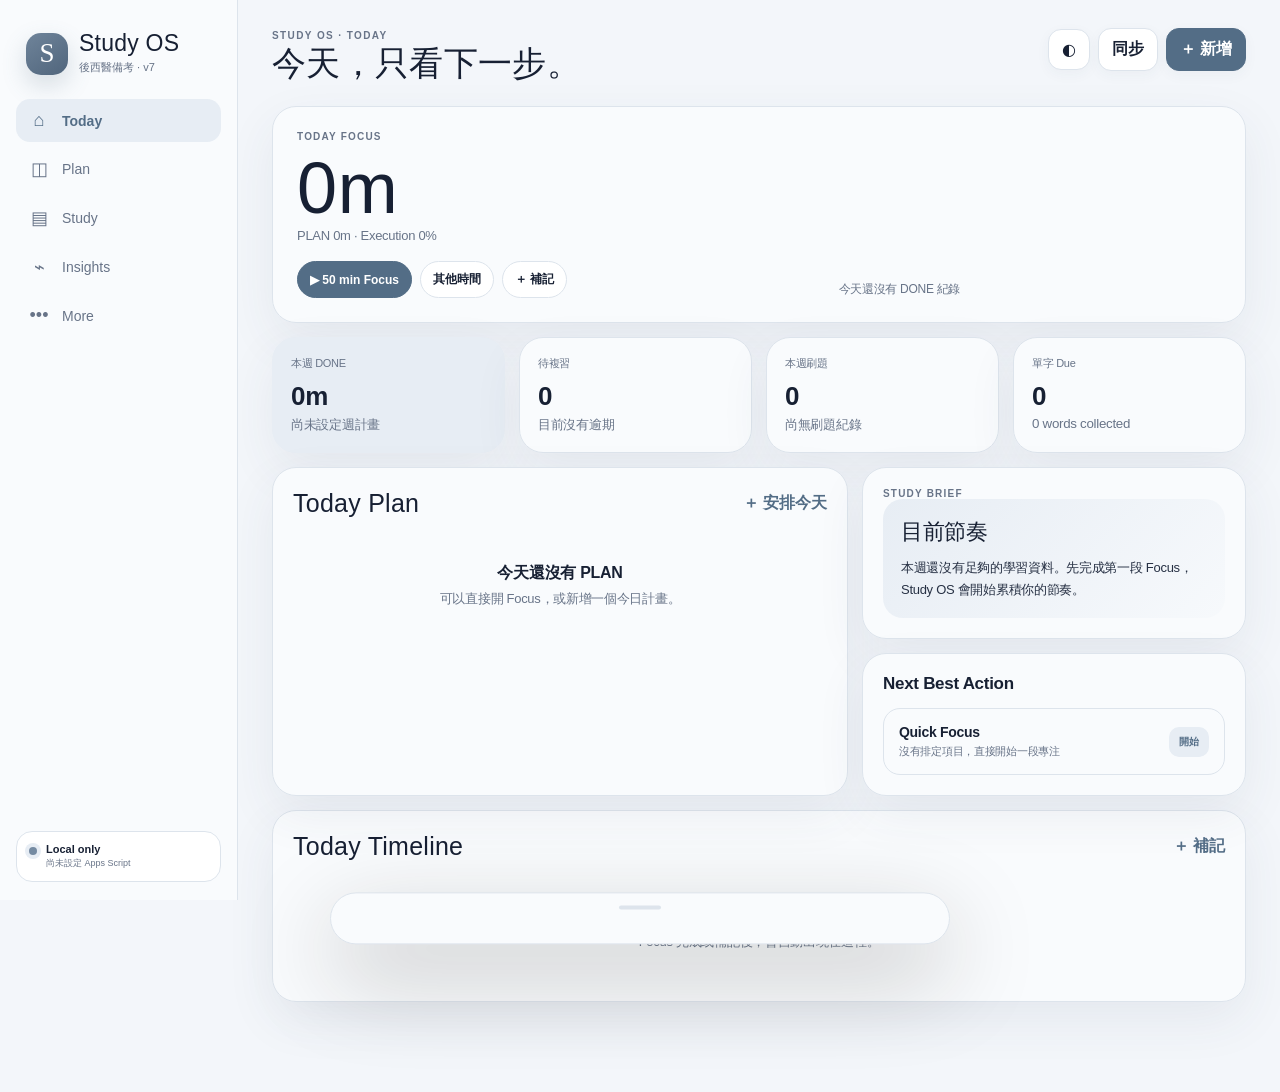
==== commit f4c17dc2: "下載 Study OS v7 藍灰測試版" ====
--- a/index.html
+++ b/index.html
@@ -3,7 +3,7 @@
 <head>
   <meta charset="utf-8">
   <meta name="viewport" content="width=device-width,initial-scale=1,viewport-fit=cover">
-  <meta name="theme-color" content="#f5f2ed">
+  <meta name="theme-color" content="#f3f6fa">
   <meta name="apple-mobile-web-app-capable" content="yes">
   <meta name="apple-mobile-web-app-status-bar-style" content="default">
   <title>Study OS v7｜後西醫備考</title>
--- a/styles.css
+++ b/styles.css
@@ -1,17 +1,18 @@
 @font-face{font-family:"Chenyu";src:url("https://raw.githubusercontent.com/Chenyu-otf/chenyuluoyan_thin/main/ChenYuluoyan-2.0-Thin.ttf") format("truetype");font-display:swap}
 :root{
-  --bg:#f4f1ec;--surface:#fbfaf7;--surface-2:#ffffff;--surface-3:#f0ece5;--text:#1d211d;--muted:#777970;--line:#e2ddd4;
-  --sage:#839b83;--sage-deep:#617a66;--sage-soft:#e5ece3;--rose:#b78783;--rose-soft:#f2e5e2;--amber:#a98752;--amber-soft:#f3ead9;
-  --blue:#768a9d;--blue-soft:#e4eaf0;--red:#b26765;--red-soft:#f6e4e1;--shadow:0 20px 55px rgba(62,55,45,.08);--radius:24px;
+  /* v7 keeps the new UX, but restores the cool blue-gray identity of the previous Study OS. */
+  --bg:#f3f6fa;--surface:#f9fbfd;--surface-2:#ffffff;--surface-3:#edf2f7;--text:#172033;--muted:#687488;--line:#dde4ec;
+  --sage:#758ba2;--sage-deep:#536d86;--sage-soft:#e7edf4;--rose:#a87982;--rose-soft:#f3e8eb;--amber:#a47f4e;--amber-soft:#f4ecdf;
+  --blue:#6f869f;--blue-soft:#e5ecf4;--red:#b65f67;--red-soft:#f8e7e9;--shadow:0 18px 50px rgba(48,67,88,.075);--radius:24px;
   --font-body:-apple-system,BlinkMacSystemFont,"SF Pro Text","PingFang TC","Noto Sans TC","Microsoft JhengHei",sans-serif;
 }
-[data-theme="dark"]{--bg:#111512;--surface:#171c18;--surface-2:#1b211c;--surface-3:#222922;--text:#f1f0eb;--muted:#a4a69e;--line:#303830;--sage:#96b197;--sage-deep:#b8cfb7;--sage-soft:#263229;--rose:#d09e98;--rose-soft:#372825;--amber:#c6a76c;--amber-soft:#362f22;--blue:#9fb2c2;--blue-soft:#26313b;--red:#df8e88;--red-soft:#3b2423;--shadow:0 22px 60px rgba(0,0,0,.25)}
+[data-theme="dark"]{--bg:#0d1420;--surface:#121b28;--surface-2:#172231;--surface-3:#202d3d;--text:#f3f6fa;--muted:#9ca9ba;--line:#2a394b;--sage:#91a7bc;--sage-deep:#b6c8d8;--sage-soft:#1f3042;--rose:#c9959d;--rose-soft:#38282f;--amber:#c6a46f;--amber-soft:#352e23;--blue:#9fb5c9;--blue-soft:#223347;--red:#df8790;--red-soft:#3e242a;--shadow:0 22px 60px rgba(0,0,0,.28)}
 *{box-sizing:border-box}html{background:var(--bg)}body{margin:0;background:var(--bg);color:var(--text);font-family:var(--font-body);letter-spacing:-.018em}button,input,select,textarea{font:inherit}button{cursor:pointer;color:inherit}.display-font{font-family:"Chenyu",var(--font-body);font-weight:400;letter-spacing:.01em}
-.app-shell{min-height:100vh}.sidebar{position:fixed;left:0;top:0;bottom:0;width:238px;padding:24px 16px 18px;background:color-mix(in srgb,var(--surface) 93%,transparent);border-right:1px solid var(--line);backdrop-filter:blur(22px);z-index:30;display:flex;flex-direction:column}.brand{border:0;background:transparent;text-align:left;display:flex;gap:11px;align-items:center;padding:8px 10px 24px}.brand-mark{width:42px;height:42px;border-radius:15px;background:var(--text);color:var(--surface);display:grid;place-items:center;font-family:"Chenyu",serif;font-size:27px}.brand b{display:block;font-size:23px;line-height:1}.brand small{display:block;color:var(--muted);font-size:11px;margin-top:5px}.side-nav{display:grid;gap:5px}.nav-item{border:0;background:transparent;border-radius:14px;padding:11px 12px;display:flex;gap:12px;align-items:center;color:var(--muted);text-align:left;font-size:14px}.nav-item:hover{background:var(--surface-3);color:var(--text)}.nav-item.active{background:var(--sage-soft);color:var(--sage-deep);font-weight:750}.nav-ico{width:22px;text-align:center;font-size:18px}.sidebar-foot{margin-top:auto}.sync-card{width:100%;border:1px solid var(--line);background:var(--surface-2);border-radius:16px;padding:11px 12px;display:flex;align-items:flex-start;gap:9px;text-align:left}.sync-card b{font-size:11px;display:block}.sync-card small{display:block;color:var(--muted);font-size:9px;margin-top:2px}.sync-dot{width:8px;height:8px;border-radius:99px;background:var(--sage);margin-top:4px;box-shadow:0 0 0 4px var(--sage-soft)}
-.main{margin-left:238px;padding:28px 34px 90px;max-width:1540px}.topbar{display:flex;justify-content:space-between;align-items:flex-start;gap:20px;margin-bottom:24px}.top-title p{margin:2px 0 5px;font-size:10px;letter-spacing:.14em;color:var(--muted);font-weight:800}.top-title h1{margin:0;font-size:34px;line-height:1.05}.top-actions{display:flex;gap:8px;align-items:center}.icon-btn,.soft-btn,.primary-btn{border:1px solid var(--line);border-radius:13px;padding:10px 13px;background:var(--surface-2);box-shadow:0 4px 14px rgba(54,48,40,.04)}.icon-btn{width:42px}.soft-btn{font-weight:700}.primary-btn{background:var(--text);color:var(--surface);border-color:var(--text);font-weight:750}.view{display:none}.view.active{display:block}.grid{display:grid;gap:14px}.grid-2{grid-template-columns:minmax(0,1.2fr) minmax(300px,.8fr)}.grid-3{grid-template-columns:repeat(3,minmax(0,1fr))}.grid-4{grid-template-columns:repeat(4,minmax(0,1fr))}.card{background:color-mix(in srgb,var(--surface) 96%,transparent);border:1px solid var(--line);border-radius:var(--radius);box-shadow:var(--shadow)}.card.pad{padding:20px}.hero-card{padding:24px;display:grid;grid-template-columns:minmax(0,1.15fr) minmax(280px,.85fr);gap:24px;align-items:end}.hero-time .label,.section-label{font-size:10px;letter-spacing:.12em;font-weight:800;color:var(--muted);text-transform:uppercase}.hero-time .big{font-size:72px;line-height:.9;margin:14px 0 8px}.hero-time .sub{font-size:13px;color:var(--muted)}.subject-mini{display:grid;gap:8px}.mini-row{display:grid;grid-template-columns:74px 1fr auto;gap:10px;align-items:center;font-size:12px}.mini-track{height:7px;border-radius:99px;background:var(--surface-3);overflow:hidden}.mini-track i{display:block;height:100%;border-radius:99px;background:var(--sage)}.mini-row b{font-variant-numeric:tabular-nums}.hero-actions{display:flex;flex-wrap:wrap;gap:8px;margin-top:18px}.pill-btn{border:1px solid var(--line);background:var(--surface-2);border-radius:99px;padding:9px 12px;font-size:12px;font-weight:700}.pill-btn.primary{background:var(--sage-deep);border-color:var(--sage-deep);color:#fff}.section-head{display:flex;justify-content:space-between;align-items:center;gap:12px;margin-bottom:14px}.section-head h2,.section-head h3{margin:0;font-size:17px}.section-head h2.display-font{font-size:25px}.section-head small{color:var(--muted)}.text-btn{border:0;background:transparent;color:var(--sage-deep);font-weight:750;padding:5px 0}.text-btn.danger{color:var(--red)}.metric-card{padding:18px}.metric-card span{display:block;color:var(--muted);font-size:11px}.metric-card b{display:block;font-size:26px;margin-top:10px}.metric-card small{display:block;color:var(--muted);margin-top:4px}.metric-card.emphasis{background:var(--sage-soft);border-color:transparent}.task-list{display:grid;gap:8px}.task{display:grid;grid-template-columns:auto 1fr auto;align-items:center;gap:12px;padding:13px 14px;border:1px solid var(--line);border-radius:16px;background:var(--surface-2)}.task-check{width:26px;height:26px;border-radius:9px;border:1.5px solid var(--line);background:transparent;display:grid;place-items:center;color:transparent}.task.done .task-check{background:var(--sage);border-color:var(--sage);color:#fff}.task-main b{display:block;font-size:13px}.task-main small{display:block;color:var(--muted);font-size:11px;margin-top:4px}.task-actions{display:flex;align-items:center;gap:5px}.tiny-btn{border:1px solid var(--line);background:var(--surface);border-radius:10px;padding:7px 9px;font-size:10px}.tiny-btn.go{background:var(--sage-soft);color:var(--sage-deep);border-color:transparent;font-weight:800}.empty-state{padding:30px 18px;text-align:center;color:var(--muted);font-size:13px}.empty-state b{display:block;color:var(--text);font-size:16px;margin-bottom:6px}.brief{padding:18px;background:linear-gradient(135deg,var(--sage-soft),color-mix(in srgb,var(--surface) 80%,var(--sage-soft)));border-radius:20px}.brief strong{font-family:"Chenyu",var(--font-body);font-size:22px;font-weight:400}.brief p{margin:10px 0 0;font-size:13px;line-height:1.65;color:color-mix(in srgb,var(--text) 80%,var(--muted))}.next-action{display:flex;justify-content:space-between;align-items:center;gap:14px;border:1px solid var(--line);padding:15px;border-radius:17px}.next-action b{display:block;font-size:14px}.next-action small{color:var(--muted);font-size:11px;display:block;margin-top:4px}.progress-ring{--pct:0;display:grid;place-items:center;width:74px;height:74px;border-radius:50%;background:conic-gradient(var(--sage) calc(var(--pct)*1%),var(--surface-3) 0);position:relative}.progress-ring:after{content:"";position:absolute;inset:8px;border-radius:50%;background:var(--surface)}.progress-ring b{position:relative;z-index:1;font-size:14px}.plan-week{display:grid;grid-template-columns:repeat(7,minmax(110px,1fr));gap:9px;overflow:auto;padding-bottom:4px}.day-column{border:1px solid var(--line);border-radius:17px;padding:11px;background:var(--surface-2);min-height:178px}.day-column.today{border-color:var(--sage);box-shadow:0 0 0 2px var(--sage-soft)}.day-column .dayname{font-size:10px;color:var(--muted);font-weight:800;text-transform:uppercase}.day-column .date{font-family:"Chenyu",var(--font-body);font-size:25px;margin:4px 0 10px}.plan-chip{padding:8px;border-radius:11px;background:var(--surface-3);font-size:10px;margin-bottom:6px}.plan-chip.done{background:var(--sage-soft);color:var(--sage-deep)}.subject-targets{display:grid;gap:10px}.target-row{display:grid;grid-template-columns:72px 1fr 60px;gap:10px;align-items:center;font-size:12px}.target-track{height:8px;background:var(--surface-3);border-radius:99px;overflow:hidden;position:relative}.target-track i{height:100%;display:block;background:var(--sage);border-radius:99px}.target-track em{position:absolute;top:0;bottom:0;width:2px;background:var(--text);opacity:.25}.tabs{display:flex;gap:6px;overflow:auto;padding:3px;background:var(--surface-3);border-radius:14px;width:max-content;max-width:100%}.tabs button{border:0;background:transparent;padding:8px 12px;border-radius:11px;font-size:11px;color:var(--muted);font-weight:700;white-space:nowrap}.tabs button.active{background:var(--surface-2);color:var(--text);box-shadow:0 4px 12px rgba(0,0,0,.05)}.toolbar{display:flex;gap:8px;flex-wrap:wrap;margin-bottom:12px}.field-control{border:1px solid var(--line);background:var(--surface-2);color:var(--text);border-radius:12px;padding:10px 12px;outline:none}.search-control{min-width:220px;flex:1}.course-grid{display:grid;grid-template-columns:repeat(auto-fill,minmax(220px,1fr));gap:10px}.course-card{padding:14px;border:1px solid var(--line);border-radius:17px;background:var(--surface-2)}.course-card .course-top{display:flex;justify-content:space-between;gap:8px}.course-card .code{font-weight:850;color:var(--sage-deep)}.course-card .status{font-size:9px;padding:5px 7px;border-radius:99px;background:var(--surface-3);color:var(--muted)}.course-card h4{margin:10px 0 5px;font-size:13px}.course-card p{margin:0;color:var(--muted);font-size:10px;min-height:28px}.course-actions{display:flex;gap:6px;margin-top:12px}.review-stack{display:grid;gap:9px}.review-row{display:grid;grid-template-columns:1fr auto;gap:10px;align-items:center;padding:12px;border:1px solid var(--line);border-radius:15px}.review-row.overdue{border-color:color-mix(in srgb,var(--red) 45%,var(--line));background:color-mix(in srgb,var(--red-soft) 45%,var(--surface))}.review-row b{font-size:12px}.review-row small{display:block;color:var(--muted);font-size:10px;margin-top:4px}.vocab-hero{display:grid;grid-template-columns:1.1fr .9fr;gap:14px}.vocab-stat{padding:22px}.vocab-stat .big{font-family:"Chenyu",var(--font-body);font-size:58px;margin:10px 0 4px}.vocab-list{display:grid;gap:7px}.vocab-row{display:grid;grid-template-columns:1fr auto;gap:10px;padding:12px;border-bottom:1px solid var(--line)}.vocab-row:last-child{border-bottom:0}.vocab-word{font-size:16px;font-weight:800}.vocab-meaning{font-size:11px;color:var(--muted);margin-top:4px}.vocab-meta{font-size:9px;color:var(--muted)}.flashcard{min-height:340px;display:grid;place-items:center;text-align:center;padding:28px;cursor:pointer}.flashcard .word{font-size:50px;font-family:"Chenyu",var(--font-body)}.flashcard .meaning{font-size:17px;margin-top:20px;display:none}.flashcard.revealed .meaning{display:block}.grade-row{display:grid;grid-template-columns:repeat(3,1fr);gap:8px;margin-top:12px}.grade-row button{border:1px solid var(--line);border-radius:13px;padding:11px;background:var(--surface-2);font-weight:700}.chart{height:220px;padding:12px 6px 0;display:flex;gap:8px;align-items:flex-end}.chart-col{flex:1;min-width:18px;display:grid;gap:6px;justify-items:center}.chart-bar-wrap{height:170px;width:100%;display:flex;align-items:flex-end;justify-content:center}.chart-bar{width:min(34px,65%);border-radius:10px 10px 4px 4px;background:var(--sage);min-height:2px}.chart-col small{font-size:9px;color:var(--muted)}.chart-col b{font-size:9px}.heatmap{display:grid;grid-template-columns:repeat(14,1fr);gap:5px}.heat{aspect-ratio:1;border-radius:4px;background:var(--surface-3)}.heat.l1{background:color-mix(in srgb,var(--sage) 28%,var(--surface-3))}.heat.l2{background:color-mix(in srgb,var(--sage) 48%,var(--surface-3))}.heat.l3{background:color-mix(in srgb,var(--sage) 70%,var(--surface-3))}.heat.l4{background:var(--sage)}.breakdown{display:grid;gap:10px}.break-row{display:grid;grid-template-columns:74px 1fr auto;gap:10px;align-items:center;font-size:11px}.break-track{height:8px;border-radius:99px;background:var(--surface-3);overflow:hidden}.break-track i{display:block;height:100%;background:var(--sage);border-radius:99px}.timeline-list{display:grid;gap:4px}.timeline-item{display:grid;grid-template-columns:78px 10px 1fr;gap:10px;align-items:start}.timeline-time{font-size:10px;color:var(--muted);padding-top:7px}.timeline-line{height:100%;position:relative}.timeline-line:before{content:"";position:absolute;left:4px;top:10px;bottom:-8px;width:1px;background:var(--line)}.timeline-line:after{content:"";position:absolute;left:0;top:8px;width:9px;height:9px;border-radius:50%;background:var(--sage)}.timeline-body{padding:5px 0 13px}.timeline-body b{font-size:12px}.timeline-body small{display:block;color:var(--muted);font-size:10px;margin-top:4px}.decision{padding:13px;border:1px solid var(--line);border-radius:15px}.decision b{font-size:12px}.decision p{font-size:11px;color:var(--muted);line-height:1.5}.more-grid{display:grid;grid-template-columns:repeat(2,minmax(0,1fr));gap:12px}.menu-card{padding:18px;text-align:left;border:1px solid var(--line);background:var(--surface);border-radius:18px}.menu-card b{display:block}.menu-card small{display:block;color:var(--muted);margin-top:5px}.form{display:grid;gap:12px}.form-row{display:grid;grid-template-columns:1fr 1fr;gap:10px}.field{display:grid;gap:6px}.field label{font-size:10px;color:var(--muted);font-weight:700}.field input,.field select,.field textarea{width:100%;border:1px solid var(--line);background:var(--surface-2);color:var(--text);border-radius:12px;padding:11px 12px;outline:none}.field textarea{min-height:84px;resize:vertical}.quick-picks{display:flex;gap:7px;flex-wrap:wrap}.quick-picks button{border:1px solid var(--line);background:var(--surface-2);padding:8px 10px;border-radius:99px;font-size:10px}.quick-picks button.active{background:var(--sage-soft);color:var(--sage-deep);border-color:transparent}.form-actions{display:flex;justify-content:flex-end;gap:8px;margin-top:4px}.form-actions button{border:1px solid var(--line);border-radius:12px;padding:10px 14px;background:var(--surface-2);font-weight:700}.form-actions .save{background:var(--text);color:var(--surface);border-color:var(--text)}
-.mobile-nav{display:none}.fab{display:none}.sheet-backdrop{position:fixed;inset:0;background:rgba(20,20,18,.28);backdrop-filter:blur(3px);z-index:80;opacity:0;pointer-events:none;transition:.2s}.sheet-backdrop.show{opacity:1;pointer-events:auto}.bottom-sheet{position:fixed;left:50%;bottom:18px;width:min(620px,calc(100% - 28px));max-height:86vh;overflow:auto;background:var(--surface);border:1px solid var(--line);border-radius:27px;box-shadow:0 30px 90px rgba(30,28,24,.25);z-index:90;transform:translate(-50%,120%);transition:.28s cubic-bezier(.2,.8,.2,1);padding:12px 20px 20px}.bottom-sheet.show{transform:translate(-50%,0)}.sheet-grabber{width:42px;height:4px;background:var(--line);border-radius:99px;margin:0 auto 14px}.sheet-title{display:flex;justify-content:space-between;gap:10px;align-items:center;margin-bottom:16px}.sheet-title h2{margin:0;font-family:"Chenyu",var(--font-body);font-size:27px;font-weight:400}.sheet-title button{border:0;background:transparent;color:var(--muted);font-size:20px}.action-grid{display:grid;grid-template-columns:repeat(2,1fr);gap:9px}.action-card{border:1px solid var(--line);background:var(--surface-2);border-radius:16px;padding:15px;text-align:left}.action-card b{display:block;font-size:12px}.action-card small{display:block;color:var(--muted);font-size:10px;margin-top:5px}.focus-layer{position:fixed;inset:0;background:var(--bg);z-index:120;display:none}.focus-layer.show{display:grid;place-items:center}.focus-shell{width:min(680px,calc(100% - 30px));text-align:center;position:relative}.focus-close{position:absolute;right:0;top:-50px;border:0;background:transparent;font-size:30px;color:var(--muted)}.focus-meta span{display:block;font-size:12px;font-weight:800;letter-spacing:.1em;text-transform:uppercase}.focus-meta small{display:block;color:var(--muted);margin-top:6px}.focus-clock{font-size:116px;line-height:1;margin:35px 0 26px;font-variant-numeric:tabular-nums}.focus-progress{height:6px;background:var(--surface-3);border-radius:99px;overflow:hidden}.focus-progress i{display:block;height:100%;width:100%;background:var(--sage);border-radius:99px;transition:width 1s linear}.focus-controls{display:flex;justify-content:center;gap:10px;margin-top:28px}.focus-btn{border:1px solid var(--line);border-radius:15px;padding:12px 18px;background:var(--surface-2);font-weight:800}.focus-btn.primary{background:var(--text);color:var(--surface);border-color:var(--text);min-width:120px}.focus-shell>.text-btn{margin-top:22px}.toast{position:fixed;right:24px;bottom:24px;z-index:160;background:var(--text);color:var(--surface);padding:12px 14px;border-radius:14px;box-shadow:0 20px 50px rgba(0,0,0,.22);opacity:0;transform:translateY(10px);pointer-events:none;transition:.2s;display:flex;align-items:center;gap:13px;font-size:11px}.toast.show{opacity:1;transform:none;pointer-events:auto}.toast button{border:0;background:transparent;color:var(--surface);font-size:10px;font-weight:900}.muted{color:var(--muted)}.accent{color:var(--sage-deep)}.danger{color:var(--red)}.spacer{height:14px}.divider{height:1px;background:var(--line);margin:14px 0}.hidden{display:none!important}
+.app-shell{min-height:100vh}.sidebar{position:fixed;left:0;top:0;bottom:0;width:238px;padding:24px 16px 18px;background:color-mix(in srgb,var(--surface) 98%,transparent);border-right:1px solid var(--line);backdrop-filter:blur(22px);z-index:30;display:flex;flex-direction:column}.brand{border:0;background:transparent;text-align:left;display:flex;gap:11px;align-items:center;padding:8px 10px 24px}.brand-mark{width:42px;height:42px;border-radius:15px;background:linear-gradient(145deg,#6f849a,#50657c);color:#fff;display:grid;place-items:center;font-family:"Chenyu",serif;font-size:27px;box-shadow:0 10px 24px rgba(83,109,134,.22)}.brand b{display:block;font-size:23px;line-height:1}.brand small{display:block;color:var(--muted);font-size:11px;margin-top:5px}.side-nav{display:grid;gap:5px}.nav-item{border:0;background:transparent;border-radius:14px;padding:11px 12px;display:flex;gap:12px;align-items:center;color:var(--muted);text-align:left;font-size:14px}.nav-item:hover{background:var(--surface-3);color:var(--text)}.nav-item.active{background:var(--sage-soft);color:var(--sage-deep);font-weight:750}.nav-ico{width:22px;text-align:center;font-size:18px}.sidebar-foot{margin-top:auto}.sync-card{width:100%;border:1px solid var(--line);background:var(--surface-2);border-radius:16px;padding:11px 12px;display:flex;align-items:flex-start;gap:9px;text-align:left}.sync-card b{font-size:11px;display:block}.sync-card small{display:block;color:var(--muted);font-size:9px;margin-top:2px}.sync-dot{width:8px;height:8px;border-radius:99px;background:var(--sage);margin-top:4px;box-shadow:0 0 0 4px var(--sage-soft)}
+.main{margin-left:238px;padding:28px 34px 90px;max-width:1540px}.topbar{display:flex;justify-content:space-between;align-items:flex-start;gap:20px;margin-bottom:24px}.top-title p{margin:2px 0 5px;font-size:10px;letter-spacing:.14em;color:var(--muted);font-weight:800}.top-title h1{margin:0;font-size:34px;line-height:1.05}.top-actions{display:flex;gap:8px;align-items:center}.icon-btn,.soft-btn,.primary-btn{border:1px solid var(--line);border-radius:13px;padding:10px 13px;background:var(--surface-2);box-shadow:0 4px 14px rgba(48,67,88,.045)}.icon-btn{width:42px}.soft-btn{font-weight:700}.primary-btn{background:var(--sage-deep);color:#fff;border-color:var(--sage-deep);font-weight:750}.view{display:none}.view.active{display:block}.grid{display:grid;gap:14px}.grid-2{grid-template-columns:minmax(0,1.2fr) minmax(300px,.8fr)}.grid-3{grid-template-columns:repeat(3,minmax(0,1fr))}.grid-4{grid-template-columns:repeat(4,minmax(0,1fr))}.card{background:color-mix(in srgb,var(--surface) 98%,transparent);border:1px solid var(--line);border-radius:var(--radius);box-shadow:var(--shadow)}.card.pad{padding:20px}.hero-card{padding:24px;display:grid;grid-template-columns:minmax(0,1.15fr) minmax(280px,.85fr);gap:24px;align-items:end}.hero-time .label,.section-label{font-size:10px;letter-spacing:.12em;font-weight:800;color:var(--muted);text-transform:uppercase}.hero-time .big{font-size:72px;line-height:.9;margin:14px 0 8px}.hero-time .sub{font-size:13px;color:var(--muted)}.subject-mini{display:grid;gap:8px}.mini-row{display:grid;grid-template-columns:74px 1fr auto;gap:10px;align-items:center;font-size:12px}.mini-track{height:7px;border-radius:99px;background:var(--surface-3);overflow:hidden}.mini-track i{display:block;height:100%;border-radius:99px;background:var(--sage)}.mini-row b{font-variant-numeric:tabular-nums}.hero-actions{display:flex;flex-wrap:wrap;gap:8px;margin-top:18px}.pill-btn{border:1px solid var(--line);background:var(--surface-2);border-radius:99px;padding:9px 12px;font-size:12px;font-weight:700}.pill-btn.primary{background:var(--sage-deep);border-color:var(--sage-deep);color:#fff}.section-head{display:flex;justify-content:space-between;align-items:center;gap:12px;margin-bottom:14px}.section-head h2,.section-head h3{margin:0;font-size:17px}.section-head h2.display-font{font-size:25px}.section-head small{color:var(--muted)}.text-btn{border:0;background:transparent;color:var(--sage-deep);font-weight:750;padding:5px 0}.text-btn.danger{color:var(--red)}.metric-card{padding:18px}.metric-card span{display:block;color:var(--muted);font-size:11px}.metric-card b{display:block;font-size:26px;margin-top:10px}.metric-card small{display:block;color:var(--muted);margin-top:4px}.metric-card.emphasis{background:var(--sage-soft);border-color:transparent}.task-list{display:grid;gap:8px}.task{display:grid;grid-template-columns:auto 1fr auto;align-items:center;gap:12px;padding:13px 14px;border:1px solid var(--line);border-radius:16px;background:var(--surface-2)}.task-check{width:26px;height:26px;border-radius:9px;border:1.5px solid var(--line);background:transparent;display:grid;place-items:center;color:transparent}.task.done .task-check{background:var(--sage);border-color:var(--sage);color:#fff}.task-main b{display:block;font-size:13px}.task-main small{display:block;color:var(--muted);font-size:11px;margin-top:4px}.task-actions{display:flex;align-items:center;gap:5px}.tiny-btn{border:1px solid var(--line);background:var(--surface);border-radius:10px;padding:7px 9px;font-size:10px}.tiny-btn.go{background:var(--sage-soft);color:var(--sage-deep);border-color:transparent;font-weight:800}.empty-state{padding:30px 18px;text-align:center;color:var(--muted);font-size:13px}.empty-state b{display:block;color:var(--text);font-size:16px;margin-bottom:6px}.brief{padding:18px;background:linear-gradient(135deg,var(--sage-soft),color-mix(in srgb,var(--surface) 88%,var(--blue-soft)));border-radius:20px}.brief strong{font-family:"Chenyu",var(--font-body);font-size:22px;font-weight:400}.brief p{margin:10px 0 0;font-size:13px;line-height:1.65;color:color-mix(in srgb,var(--text) 80%,var(--muted))}.next-action{display:flex;justify-content:space-between;align-items:center;gap:14px;border:1px solid var(--line);padding:15px;border-radius:17px}.next-action b{display:block;font-size:14px}.next-action small{color:var(--muted);font-size:11px;display:block;margin-top:4px}.progress-ring{--pct:0;display:grid;place-items:center;width:74px;height:74px;border-radius:50%;background:conic-gradient(var(--sage) calc(var(--pct)*1%),var(--surface-3) 0);position:relative}.progress-ring:after{content:"";position:absolute;inset:8px;border-radius:50%;background:var(--surface)}.progress-ring b{position:relative;z-index:1;font-size:14px}.plan-week{display:grid;grid-template-columns:repeat(7,minmax(110px,1fr));gap:9px;overflow:auto;padding-bottom:4px}.day-column{border:1px solid var(--line);border-radius:17px;padding:11px;background:var(--surface-2);min-height:178px}.day-column.today{border-color:var(--sage);box-shadow:0 0 0 2px var(--sage-soft)}.day-column .dayname{font-size:10px;color:var(--muted);font-weight:800;text-transform:uppercase}.day-column .date{font-family:"Chenyu",var(--font-body);font-size:25px;margin:4px 0 10px}.plan-chip{padding:8px;border-radius:11px;background:var(--surface-3);font-size:10px;margin-bottom:6px}.plan-chip.done{background:var(--sage-soft);color:var(--sage-deep)}.subject-targets{display:grid;gap:10px}.target-row{display:grid;grid-template-columns:72px 1fr 60px;gap:10px;align-items:center;font-size:12px}.target-track{height:8px;background:var(--surface-3);border-radius:99px;overflow:hidden;position:relative}.target-track i{height:100%;display:block;background:var(--sage);border-radius:99px}.target-track em{position:absolute;top:0;bottom:0;width:2px;background:var(--text);opacity:.25}.tabs{display:flex;gap:6px;overflow:auto;padding:3px;background:var(--surface-3);border-radius:14px;width:max-content;max-width:100%}.tabs button{border:0;background:transparent;padding:8px 12px;border-radius:11px;font-size:11px;color:var(--muted);font-weight:700;white-space:nowrap}.tabs button.active{background:var(--surface-2);color:var(--text);box-shadow:0 4px 12px rgba(0,0,0,.05)}.toolbar{display:flex;gap:8px;flex-wrap:wrap;margin-bottom:12px}.field-control{border:1px solid var(--line);background:var(--surface-2);color:var(--text);border-radius:12px;padding:10px 12px;outline:none}.search-control{min-width:220px;flex:1}.course-grid{display:grid;grid-template-columns:repeat(auto-fill,minmax(220px,1fr));gap:10px}.course-card{padding:14px;border:1px solid var(--line);border-radius:17px;background:var(--surface-2)}.course-card .course-top{display:flex;justify-content:space-between;gap:8px}.course-card .code{font-weight:850;color:var(--sage-deep)}.course-card .status{font-size:9px;padding:5px 7px;border-radius:99px;background:var(--surface-3);color:var(--muted)}.course-card h4{margin:10px 0 5px;font-size:13px}.course-card p{margin:0;color:var(--muted);font-size:10px;min-height:28px}.course-actions{display:flex;gap:6px;margin-top:12px}.review-stack{display:grid;gap:9px}.review-row{display:grid;grid-template-columns:1fr auto;gap:10px;align-items:center;padding:12px;border:1px solid var(--line);border-radius:15px}.review-row.overdue{border-color:color-mix(in srgb,var(--red) 45%,var(--line));background:color-mix(in srgb,var(--red-soft) 45%,var(--surface))}.review-row b{font-size:12px}.review-row small{display:block;color:var(--muted);font-size:10px;margin-top:4px}.vocab-hero{display:grid;grid-template-columns:1.1fr .9fr;gap:14px}.vocab-stat{padding:22px}.vocab-stat .big{font-family:"Chenyu",var(--font-body);font-size:58px;margin:10px 0 4px}.vocab-list{display:grid;gap:7px}.vocab-row{display:grid;grid-template-columns:1fr auto;gap:10px;padding:12px;border-bottom:1px solid var(--line)}.vocab-row:last-child{border-bottom:0}.vocab-word{font-size:16px;font-weight:800}.vocab-meaning{font-size:11px;color:var(--muted);margin-top:4px}.vocab-meta{font-size:9px;color:var(--muted)}.flashcard{min-height:340px;display:grid;place-items:center;text-align:center;padding:28px;cursor:pointer}.flashcard .word{font-size:50px;font-family:"Chenyu",var(--font-body)}.flashcard .meaning{font-size:17px;margin-top:20px;display:none}.flashcard.revealed .meaning{display:block}.grade-row{display:grid;grid-template-columns:repeat(3,1fr);gap:8px;margin-top:12px}.grade-row button{border:1px solid var(--line);border-radius:13px;padding:11px;background:var(--surface-2);font-weight:700}.chart{height:220px;padding:12px 6px 0;display:flex;gap:8px;align-items:flex-end}.chart-col{flex:1;min-width:18px;display:grid;gap:6px;justify-items:center}.chart-bar-wrap{height:170px;width:100%;display:flex;align-items:flex-end;justify-content:center}.chart-bar{width:min(34px,65%);border-radius:10px 10px 4px 4px;background:var(--sage);min-height:2px}.chart-col small{font-size:9px;color:var(--muted)}.chart-col b{font-size:9px}.heatmap{display:grid;grid-template-columns:repeat(14,1fr);gap:5px}.heat{aspect-ratio:1;border-radius:4px;background:var(--surface-3)}.heat.l1{background:color-mix(in srgb,var(--sage) 28%,var(--surface-3))}.heat.l2{background:color-mix(in srgb,var(--sage) 48%,var(--surface-3))}.heat.l3{background:color-mix(in srgb,var(--sage) 70%,var(--surface-3))}.heat.l4{background:var(--sage)}.breakdown{display:grid;gap:10px}.break-row{display:grid;grid-template-columns:74px 1fr auto;gap:10px;align-items:center;font-size:11px}.break-track{height:8px;border-radius:99px;background:var(--surface-3);overflow:hidden}.break-track i{display:block;height:100%;background:var(--sage);border-radius:99px}.timeline-list{display:grid;gap:4px}.timeline-item{display:grid;grid-template-columns:78px 10px 1fr;gap:10px;align-items:start}.timeline-time{font-size:10px;color:var(--muted);padding-top:7px}.timeline-line{height:100%;position:relative}.timeline-line:before{content:"";position:absolute;left:4px;top:10px;bottom:-8px;width:1px;background:var(--line)}.timeline-line:after{content:"";position:absolute;left:0;top:8px;width:9px;height:9px;border-radius:50%;background:var(--sage)}.timeline-body{padding:5px 0 13px}.timeline-body b{font-size:12px}.timeline-body small{display:block;color:var(--muted);font-size:10px;margin-top:4px}.decision{padding:13px;border:1px solid var(--line);border-radius:15px}.decision b{font-size:12px}.decision p{font-size:11px;color:var(--muted);line-height:1.5}.more-grid{display:grid;grid-template-columns:repeat(2,minmax(0,1fr));gap:12px}.menu-card{padding:18px;text-align:left;border:1px solid var(--line);background:var(--surface);border-radius:18px}.menu-card b{display:block}.menu-card small{display:block;color:var(--muted);margin-top:5px}.form{display:grid;gap:12px}.form-row{display:grid;grid-template-columns:1fr 1fr;gap:10px}.field{display:grid;gap:6px}.field label{font-size:10px;color:var(--muted);font-weight:700}.field input,.field select,.field textarea{width:100%;border:1px solid var(--line);background:var(--surface-2);color:var(--text);border-radius:12px;padding:11px 12px;outline:none}.field textarea{min-height:84px;resize:vertical}.quick-picks{display:flex;gap:7px;flex-wrap:wrap}.quick-picks button{border:1px solid var(--line);background:var(--surface-2);padding:8px 10px;border-radius:99px;font-size:10px}.quick-picks button.active{background:var(--sage-soft);color:var(--sage-deep);border-color:transparent}.form-actions{display:flex;justify-content:flex-end;gap:8px;margin-top:4px}.form-actions button{border:1px solid var(--line);border-radius:12px;padding:10px 14px;background:var(--surface-2);font-weight:700}.form-actions .save{background:var(--sage-deep);color:#fff;border-color:var(--sage-deep)}
+.mobile-nav{display:none}.fab{display:none}.sheet-backdrop{position:fixed;inset:0;background:rgba(20,20,18,.28);backdrop-filter:blur(3px);z-index:80;opacity:0;pointer-events:none;transition:.2s}.sheet-backdrop.show{opacity:1;pointer-events:auto}.bottom-sheet{position:fixed;left:50%;bottom:18px;width:min(620px,calc(100% - 28px));max-height:86vh;overflow:auto;background:var(--surface);border:1px solid var(--line);border-radius:27px;box-shadow:0 30px 90px rgba(30,28,24,.25);z-index:90;transform:translate(-50%,120%);transition:.28s cubic-bezier(.2,.8,.2,1);padding:12px 20px 20px}.bottom-sheet.show{transform:translate(-50%,0)}.sheet-grabber{width:42px;height:4px;background:var(--line);border-radius:99px;margin:0 auto 14px}.sheet-title{display:flex;justify-content:space-between;gap:10px;align-items:center;margin-bottom:16px}.sheet-title h2{margin:0;font-family:"Chenyu",var(--font-body);font-size:27px;font-weight:400}.sheet-title button{border:0;background:transparent;color:var(--muted);font-size:20px}.action-grid{display:grid;grid-template-columns:repeat(2,1fr);gap:9px}.action-card{border:1px solid var(--line);background:var(--surface-2);border-radius:16px;padding:15px;text-align:left}.action-card b{display:block;font-size:12px}.action-card small{display:block;color:var(--muted);font-size:10px;margin-top:5px}.focus-layer{position:fixed;inset:0;background:var(--bg);z-index:120;display:none}.focus-layer.show{display:grid;place-items:center}.focus-shell{width:min(680px,calc(100% - 30px));text-align:center;position:relative}.focus-close{position:absolute;right:0;top:-50px;border:0;background:transparent;font-size:30px;color:var(--muted)}.focus-meta span{display:block;font-size:12px;font-weight:800;letter-spacing:.1em;text-transform:uppercase}.focus-meta small{display:block;color:var(--muted);margin-top:6px}.focus-clock{font-size:116px;line-height:1;margin:35px 0 26px;font-variant-numeric:tabular-nums}.focus-progress{height:6px;background:var(--surface-3);border-radius:99px;overflow:hidden}.focus-progress i{display:block;height:100%;width:100%;background:var(--sage);border-radius:99px;transition:width 1s linear}.focus-controls{display:flex;justify-content:center;gap:10px;margin-top:28px}.focus-btn{border:1px solid var(--line);border-radius:15px;padding:12px 18px;background:var(--surface-2);font-weight:800}.focus-btn.primary{background:var(--sage-deep);color:#fff;border-color:var(--sage-deep);min-width:120px}.focus-shell>.text-btn{margin-top:22px}.toast{position:fixed;right:24px;bottom:24px;z-index:160;background:#24364a;color:#fff;padding:12px 14px;border-radius:14px;box-shadow:0 20px 50px rgba(0,0,0,.22);opacity:0;transform:translateY(10px);pointer-events:none;transition:.2s;display:flex;align-items:center;gap:13px;font-size:11px}.toast.show{opacity:1;transform:none;pointer-events:auto}.toast button{border:0;background:transparent;color:var(--surface);font-size:10px;font-weight:900}.muted{color:var(--muted)}.accent{color:var(--sage-deep)}.danger{color:var(--red)}.spacer{height:14px}.divider{height:1px;background:var(--line);margin:14px 0}.hidden{display:none!important}
 @media(max-width:1100px){.grid-4{grid-template-columns:repeat(2,1fr)}.hero-card{grid-template-columns:1fr}.grid-3{grid-template-columns:repeat(2,1fr)}.vocab-hero{grid-template-columns:1fr}}
-@media(max-width:780px){.sidebar{display:none}.main{margin-left:0;padding:20px 14px 112px}.topbar{align-items:center;margin-bottom:18px}.top-title h1{font-size:28px}.top-title p{font-size:9px}.desktop-only{display:none}.primary-btn#quickAddBtn{display:none}.grid-2,.hero-card,.vocab-hero,.more-grid{grid-template-columns:1fr}.grid-3,.grid-4{grid-template-columns:repeat(2,minmax(0,1fr))}.hero-card{padding:19px}.hero-time .big{font-size:64px}.card.pad{padding:16px}.mobile-nav{position:fixed;bottom:0;left:0;right:0;z-index:60;display:grid;grid-template-columns:repeat(5,1fr);padding:8px 8px calc(8px + env(safe-area-inset-bottom));background:color-mix(in srgb,var(--surface) 94%,transparent);backdrop-filter:blur(22px);border-top:1px solid var(--line)}.mobile-nav button{border:0;background:transparent;color:var(--muted);display:grid;justify-items:center;gap:2px;padding:4px;font-size:18px}.mobile-nav button small{font-size:9px}.mobile-nav button.active{color:var(--sage-deep)}.fab{display:grid;place-items:center;position:fixed;right:18px;bottom:86px;width:52px;height:52px;border:0;border-radius:18px;background:var(--text);color:var(--surface);font-size:26px;z-index:61;box-shadow:0 18px 38px rgba(0,0,0,.22)}.plan-week{grid-template-columns:repeat(7,150px)}.focus-clock{font-size:78px}.focus-close{top:-60px}.toast{right:14px;left:14px;bottom:94px}.form-row{grid-template-columns:1fr}.action-grid{grid-template-columns:1fr 1fr}.heatmap{grid-template-columns:repeat(14,1fr);gap:3px}}
+@media(max-width:780px){.sidebar{display:none}.main{margin-left:0;padding:20px 14px 112px}.topbar{align-items:center;margin-bottom:18px}.top-title h1{font-size:28px}.top-title p{font-size:9px}.desktop-only{display:none}.primary-btn#quickAddBtn{display:none}.grid-2,.hero-card,.vocab-hero,.more-grid{grid-template-columns:1fr}.grid-3,.grid-4{grid-template-columns:repeat(2,minmax(0,1fr))}.hero-card{padding:19px}.hero-time .big{font-size:64px}.card.pad{padding:16px}.mobile-nav{position:fixed;bottom:0;left:0;right:0;z-index:60;display:grid;grid-template-columns:repeat(5,1fr);padding:8px 8px calc(8px + env(safe-area-inset-bottom));background:color-mix(in srgb,var(--surface) 94%,transparent);backdrop-filter:blur(22px);border-top:1px solid var(--line)}.mobile-nav button{border:0;background:transparent;color:var(--muted);display:grid;justify-items:center;gap:2px;padding:4px;font-size:18px}.mobile-nav button small{font-size:9px}.mobile-nav button.active{color:var(--sage-deep)}.fab{display:grid;place-items:center;position:fixed;right:18px;bottom:86px;width:52px;height:52px;border:0;border-radius:18px;background:var(--sage-deep);color:#fff;font-size:26px;z-index:61;box-shadow:0 18px 38px rgba(0,0,0,.22)}.plan-week{grid-template-columns:repeat(7,150px)}.focus-clock{font-size:78px}.focus-close{top:-60px}.toast{right:14px;left:14px;bottom:94px}.form-row{grid-template-columns:1fr}.action-grid{grid-template-columns:1fr 1fr}.heatmap{grid-template-columns:repeat(14,1fr);gap:3px}}
 @media(max-width:420px){.action-grid{grid-template-columns:1fr}.hero-time .big{font-size:58px}.top-title h1{font-size:25px}.focus-clock{font-size:67px}.bottom-sheet{padding:10px 15px 16px}.metric-card b{font-size:24px}}
 /* v7.0.1 UX polish */
 .exam-chip{display:flex;align-items:center;justify-content:space-between;gap:10px;margin-bottom:12px;padding:9px 11px;border:1px solid var(--line);border-radius:13px;background:var(--surface-2)}
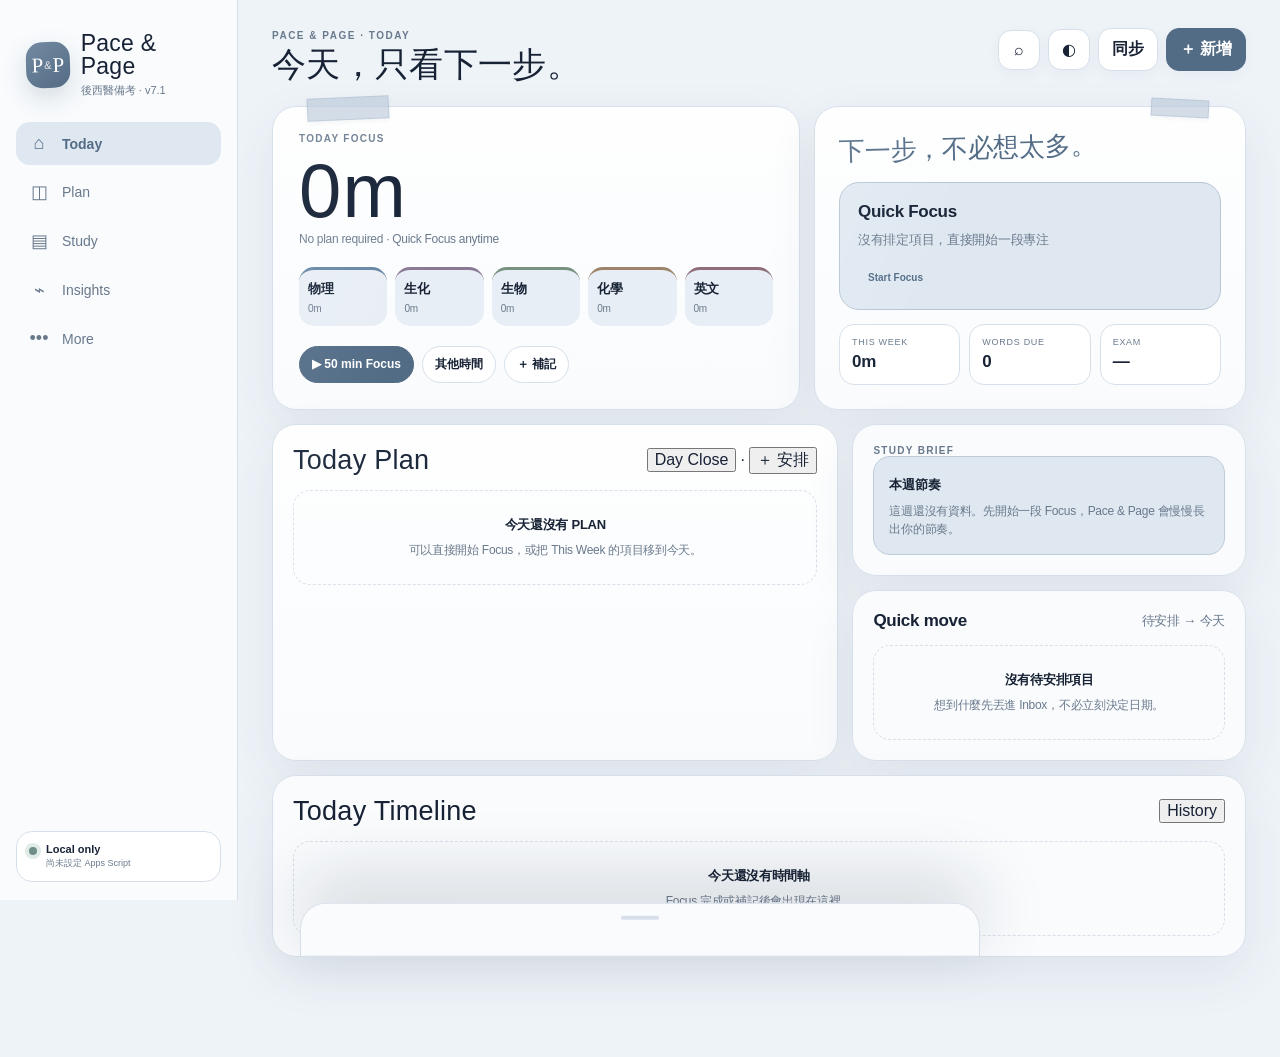
==== commit 794a8d38: "Pace & Page v7.1 第一個完整測試版" ====
--- a/index.html
+++ b/index.html
@@ -3,10 +3,11 @@
 <head>
   <meta charset="utf-8">
   <meta name="viewport" content="width=device-width,initial-scale=1,viewport-fit=cover">
-  <meta name="theme-color" content="#f3f6fa">
+  <meta name="theme-color" content="#eef3f8">
   <meta name="apple-mobile-web-app-capable" content="yes">
   <meta name="apple-mobile-web-app-status-bar-style" content="default">
-  <title>Study OS v7｜後西醫備考</title>
+  <meta name="description" content="Pace & Page｜後西醫備考 Planner、Focus 與進度追蹤">
+  <title>Pace & Page｜後西醫備考</title>
   <link rel="manifest" href="manifest.webmanifest">
   <link rel="apple-touch-icon" href="icon-180.png">
   <link rel="stylesheet" href="styles.css">
@@ -15,15 +16,15 @@
 <div id="appShell" class="app-shell">
   <aside class="sidebar">
     <button class="brand" data-nav="today" aria-label="回到 Today">
-      <span class="brand-mark">S</span>
-      <span><b class="display-font">Study OS</b><small>後西醫備考 · v7</small></span>
+      <span class="brand-mark"><i>P</i><em>&</em><i>P</i></span>
+      <span class="brand-copy"><b class="display-font">Pace & Page</b><small>後西醫備考 · v7.1</small></span>
     </button>
-    <nav class="side-nav" id="sideNav">
-      <button class="nav-item active" data-nav="today" data-icon="home"><span class="nav-ico">⌂</span><span>Today</span></button>
-      <button class="nav-item" data-nav="plan" data-icon="plan"><span class="nav-ico">◫</span><span>Plan</span></button>
-      <button class="nav-item" data-nav="study" data-icon="study"><span class="nav-ico">▤</span><span>Study</span></button>
-      <button class="nav-item" data-nav="insights" data-icon="insights"><span class="nav-ico">⌁</span><span>Insights</span></button>
-      <button class="nav-item" data-nav="more" data-icon="more"><span class="nav-ico">•••</span><span>More</span></button>
+    <nav class="side-nav">
+      <button class="nav-item active" data-nav="today"><span class="nav-ico">⌂</span><span>Today</span></button>
+      <button class="nav-item" data-nav="plan"><span class="nav-ico">◫</span><span>Plan</span></button>
+      <button class="nav-item" data-nav="study"><span class="nav-ico">▤</span><span>Study</span></button>
+      <button class="nav-item" data-nav="insights"><span class="nav-ico">⌁</span><span>Insights</span></button>
+      <button class="nav-item" data-nav="more"><span class="nav-ico">•••</span><span>More</span></button>
     </nav>
     <div class="sidebar-foot">
       <button class="sync-card" id="syncBtnSide">
@@ -36,10 +37,11 @@
   <main class="main">
     <header class="topbar">
       <div class="top-title">
-        <p id="eyebrow">STUDY OS · TODAY</p>
+        <p id="eyebrow">PACE & PAGE · TODAY</p>
         <h1 class="display-font" id="pageTitle">今天，只看下一步。</h1>
       </div>
       <div class="top-actions">
+        <button class="icon-btn" id="searchBtn" title="搜尋">⌕</button>
         <button class="icon-btn" id="themeBtn" title="切換深色模式">◐</button>
         <button class="soft-btn desktop-only" id="syncBtn">同步</button>
         <button class="primary-btn" id="quickAddBtn">＋ 新增</button>
@@ -53,7 +55,7 @@
     <section class="view" id="view-more"></section>
   </main>
 
-  <nav class="mobile-nav" id="mobileNav">
+  <nav class="mobile-nav">
     <button class="active" data-nav="today"><span>⌂</span><small>Today</small></button>
     <button data-nav="plan"><span>◫</span><small>Plan</small></button>
     <button data-nav="study"><span>▤</span><small>Study</small></button>
@@ -70,19 +72,39 @@
   </section>
 
   <div class="focus-layer" id="focusLayer" aria-hidden="true">
-    <div class="focus-shell">
-      <button class="focus-close" id="focusClose">×</button>
-      <div class="focus-meta"><span id="focusSubject">Quick Focus</span><small id="focusTopic">結束後再紀錄內容</small></div>
-      <div class="focus-clock display-font" id="focusClock">50:00</div>
-      <div class="focus-progress"><i id="focusProgress"></i></div>
+    <div class="focus-shell paper-focus">
+      <div class="focus-top">
+        <div class="focus-meta"><span id="focusSubject">Quick Focus</span><small id="focusTopic">結束後再紀錄內容</small></div>
+        <div class="focus-window-actions">
+          <button class="focus-window-btn" id="focusMinimize" title="縮小">⌄</button>
+          <button class="focus-window-btn danger" id="focusCancel" title="取消">×</button>
+        </div>
+      </div>
+      <div class="clock-face" id="clockFace">
+        <div class="clock-progress" id="clockProgress"></div>
+        <div class="clock-inner">
+          <div class="clock-kicker display-font">Focus</div>
+          <div class="focus-clock" id="focusClock">50:00</div>
+          <div class="clock-status" id="focusStatus">專注中</div>
+        </div>
+      </div>
       <div class="focus-controls">
-        <button class="focus-btn ghost" id="focusMinus">−5</button>
+        <button class="focus-btn ghost" id="focusPlus10">+10</button>
         <button class="focus-btn primary" id="focusPause">Pause</button>
-        <button class="focus-btn ghost" id="focusPlus">+10</button>
+        <button class="focus-btn ghost" id="focusPlus15">+15</button>
       </div>
-      <button class="text-btn danger" id="focusFinish">提前完成並記錄</button>
+      <button class="finish-focus" id="focusFinish">完成這段 Focus</button>
     </div>
   </div>
+
+  <aside class="mini-focus" id="miniFocus" aria-hidden="true">
+    <button class="mini-main" id="miniExpand">
+      <span class="mini-clock-icon">◷</span>
+      <span><b id="miniFocusTime">50:00</b><small id="miniFocusLabel">Quick Focus</small></span>
+    </button>
+    <button id="miniPause" title="暫停">Ⅱ</button>
+    <button id="miniFinish" title="完成">✓</button>
+  </aside>
 
   <div class="toast" id="toast"><span id="toastText"></span><button id="toastUndo" hidden>UNDO</button></div>
 </div>
--- a/styles.css
+++ b/styles.css
@@ -1,22 +1,37 @@
 @font-face{font-family:"Chenyu";src:url("https://raw.githubusercontent.com/Chenyu-otf/chenyuluoyan_thin/main/ChenYuluoyan-2.0-Thin.ttf") format("truetype");font-display:swap}
 :root{
-  /* v7 keeps the new UX, but restores the cool blue-gray identity of the previous Study OS. */
-  --bg:#f3f6fa;--surface:#f9fbfd;--surface-2:#ffffff;--surface-3:#edf2f7;--text:#172033;--muted:#687488;--line:#dde4ec;
-  --sage:#758ba2;--sage-deep:#536d86;--sage-soft:#e7edf4;--rose:#a87982;--rose-soft:#f3e8eb;--amber:#a47f4e;--amber-soft:#f4ecdf;
-  --blue:#6f869f;--blue-soft:#e5ecf4;--red:#b65f67;--red-soft:#f8e7e9;--shadow:0 18px 50px rgba(48,67,88,.075);--radius:24px;
-  --font-body:-apple-system,BlinkMacSystemFont,"SF Pro Text","PingFang TC","Noto Sans TC","Microsoft JhengHei",sans-serif;
+  --bg:#eef3f8;--paper:#f9fbfd;--paper2:#ffffff;--paper3:#e8eef5;--ink:#172235;--muted:#69798c;--line:#d7e0ea;
+  --blue:#657f99;--blue2:#536c86;--blue-soft:#dfe8f1;--navy:#334a63;--rose:#a97f88;--rose-soft:#f1e4e7;
+  --sand:#b2956c;--sand-soft:#f1eadf;--red:#b65f67;--red-soft:#f6e5e8;--green:#6f8e87;--green-soft:#e1ece8;
+  --physics:#6785a4;--biochem:#8a7996;--biology:#77927f;--chem:#9d846a;--english:#8f6e7b;
+  --shadow:0 18px 50px rgba(48,67,88,.08);--shadow2:0 9px 24px rgba(48,67,88,.06);--radius:24px;
+  --body:-apple-system,BlinkMacSystemFont,"SF Pro Text","PingFang TC","Noto Sans TC","Microsoft JhengHei",sans-serif;
 }
-[data-theme="dark"]{--bg:#0d1420;--surface:#121b28;--surface-2:#172231;--surface-3:#202d3d;--text:#f3f6fa;--muted:#9ca9ba;--line:#2a394b;--sage:#91a7bc;--sage-deep:#b6c8d8;--sage-soft:#1f3042;--rose:#c9959d;--rose-soft:#38282f;--amber:#c6a46f;--amber-soft:#352e23;--blue:#9fb5c9;--blue-soft:#223347;--red:#df8790;--red-soft:#3e242a;--shadow:0 22px 60px rgba(0,0,0,.28)}
-*{box-sizing:border-box}html{background:var(--bg)}body{margin:0;background:var(--bg);color:var(--text);font-family:var(--font-body);letter-spacing:-.018em}button,input,select,textarea{font:inherit}button{cursor:pointer;color:inherit}.display-font{font-family:"Chenyu",var(--font-body);font-weight:400;letter-spacing:.01em}
-.app-shell{min-height:100vh}.sidebar{position:fixed;left:0;top:0;bottom:0;width:238px;padding:24px 16px 18px;background:color-mix(in srgb,var(--surface) 98%,transparent);border-right:1px solid var(--line);backdrop-filter:blur(22px);z-index:30;display:flex;flex-direction:column}.brand{border:0;background:transparent;text-align:left;display:flex;gap:11px;align-items:center;padding:8px 10px 24px}.brand-mark{width:42px;height:42px;border-radius:15px;background:linear-gradient(145deg,#6f849a,#50657c);color:#fff;display:grid;place-items:center;font-family:"Chenyu",serif;font-size:27px;box-shadow:0 10px 24px rgba(83,109,134,.22)}.brand b{display:block;font-size:23px;line-height:1}.brand small{display:block;color:var(--muted);font-size:11px;margin-top:5px}.side-nav{display:grid;gap:5px}.nav-item{border:0;background:transparent;border-radius:14px;padding:11px 12px;display:flex;gap:12px;align-items:center;color:var(--muted);text-align:left;font-size:14px}.nav-item:hover{background:var(--surface-3);color:var(--text)}.nav-item.active{background:var(--sage-soft);color:var(--sage-deep);font-weight:750}.nav-ico{width:22px;text-align:center;font-size:18px}.sidebar-foot{margin-top:auto}.sync-card{width:100%;border:1px solid var(--line);background:var(--surface-2);border-radius:16px;padding:11px 12px;display:flex;align-items:flex-start;gap:9px;text-align:left}.sync-card b{font-size:11px;display:block}.sync-card small{display:block;color:var(--muted);font-size:9px;margin-top:2px}.sync-dot{width:8px;height:8px;border-radius:99px;background:var(--sage);margin-top:4px;box-shadow:0 0 0 4px var(--sage-soft)}
-.main{margin-left:238px;padding:28px 34px 90px;max-width:1540px}.topbar{display:flex;justify-content:space-between;align-items:flex-start;gap:20px;margin-bottom:24px}.top-title p{margin:2px 0 5px;font-size:10px;letter-spacing:.14em;color:var(--muted);font-weight:800}.top-title h1{margin:0;font-size:34px;line-height:1.05}.top-actions{display:flex;gap:8px;align-items:center}.icon-btn,.soft-btn,.primary-btn{border:1px solid var(--line);border-radius:13px;padding:10px 13px;background:var(--surface-2);box-shadow:0 4px 14px rgba(48,67,88,.045)}.icon-btn{width:42px}.soft-btn{font-weight:700}.primary-btn{background:var(--sage-deep);color:#fff;border-color:var(--sage-deep);font-weight:750}.view{display:none}.view.active{display:block}.grid{display:grid;gap:14px}.grid-2{grid-template-columns:minmax(0,1.2fr) minmax(300px,.8fr)}.grid-3{grid-template-columns:repeat(3,minmax(0,1fr))}.grid-4{grid-template-columns:repeat(4,minmax(0,1fr))}.card{background:color-mix(in srgb,var(--surface) 98%,transparent);border:1px solid var(--line);border-radius:var(--radius);box-shadow:var(--shadow)}.card.pad{padding:20px}.hero-card{padding:24px;display:grid;grid-template-columns:minmax(0,1.15fr) minmax(280px,.85fr);gap:24px;align-items:end}.hero-time .label,.section-label{font-size:10px;letter-spacing:.12em;font-weight:800;color:var(--muted);text-transform:uppercase}.hero-time .big{font-size:72px;line-height:.9;margin:14px 0 8px}.hero-time .sub{font-size:13px;color:var(--muted)}.subject-mini{display:grid;gap:8px}.mini-row{display:grid;grid-template-columns:74px 1fr auto;gap:10px;align-items:center;font-size:12px}.mini-track{height:7px;border-radius:99px;background:var(--surface-3);overflow:hidden}.mini-track i{display:block;height:100%;border-radius:99px;background:var(--sage)}.mini-row b{font-variant-numeric:tabular-nums}.hero-actions{display:flex;flex-wrap:wrap;gap:8px;margin-top:18px}.pill-btn{border:1px solid var(--line);background:var(--surface-2);border-radius:99px;padding:9px 12px;font-size:12px;font-weight:700}.pill-btn.primary{background:var(--sage-deep);border-color:var(--sage-deep);color:#fff}.section-head{display:flex;justify-content:space-between;align-items:center;gap:12px;margin-bottom:14px}.section-head h2,.section-head h3{margin:0;font-size:17px}.section-head h2.display-font{font-size:25px}.section-head small{color:var(--muted)}.text-btn{border:0;background:transparent;color:var(--sage-deep);font-weight:750;padding:5px 0}.text-btn.danger{color:var(--red)}.metric-card{padding:18px}.metric-card span{display:block;color:var(--muted);font-size:11px}.metric-card b{display:block;font-size:26px;margin-top:10px}.metric-card small{display:block;color:var(--muted);margin-top:4px}.metric-card.emphasis{background:var(--sage-soft);border-color:transparent}.task-list{display:grid;gap:8px}.task{display:grid;grid-template-columns:auto 1fr auto;align-items:center;gap:12px;padding:13px 14px;border:1px solid var(--line);border-radius:16px;background:var(--surface-2)}.task-check{width:26px;height:26px;border-radius:9px;border:1.5px solid var(--line);background:transparent;display:grid;place-items:center;color:transparent}.task.done .task-check{background:var(--sage);border-color:var(--sage);color:#fff}.task-main b{display:block;font-size:13px}.task-main small{display:block;color:var(--muted);font-size:11px;margin-top:4px}.task-actions{display:flex;align-items:center;gap:5px}.tiny-btn{border:1px solid var(--line);background:var(--surface);border-radius:10px;padding:7px 9px;font-size:10px}.tiny-btn.go{background:var(--sage-soft);color:var(--sage-deep);border-color:transparent;font-weight:800}.empty-state{padding:30px 18px;text-align:center;color:var(--muted);font-size:13px}.empty-state b{display:block;color:var(--text);font-size:16px;margin-bottom:6px}.brief{padding:18px;background:linear-gradient(135deg,var(--sage-soft),color-mix(in srgb,var(--surface) 88%,var(--blue-soft)));border-radius:20px}.brief strong{font-family:"Chenyu",var(--font-body);font-size:22px;font-weight:400}.brief p{margin:10px 0 0;font-size:13px;line-height:1.65;color:color-mix(in srgb,var(--text) 80%,var(--muted))}.next-action{display:flex;justify-content:space-between;align-items:center;gap:14px;border:1px solid var(--line);padding:15px;border-radius:17px}.next-action b{display:block;font-size:14px}.next-action small{color:var(--muted);font-size:11px;display:block;margin-top:4px}.progress-ring{--pct:0;display:grid;place-items:center;width:74px;height:74px;border-radius:50%;background:conic-gradient(var(--sage) calc(var(--pct)*1%),var(--surface-3) 0);position:relative}.progress-ring:after{content:"";position:absolute;inset:8px;border-radius:50%;background:var(--surface)}.progress-ring b{position:relative;z-index:1;font-size:14px}.plan-week{display:grid;grid-template-columns:repeat(7,minmax(110px,1fr));gap:9px;overflow:auto;padding-bottom:4px}.day-column{border:1px solid var(--line);border-radius:17px;padding:11px;background:var(--surface-2);min-height:178px}.day-column.today{border-color:var(--sage);box-shadow:0 0 0 2px var(--sage-soft)}.day-column .dayname{font-size:10px;color:var(--muted);font-weight:800;text-transform:uppercase}.day-column .date{font-family:"Chenyu",var(--font-body);font-size:25px;margin:4px 0 10px}.plan-chip{padding:8px;border-radius:11px;background:var(--surface-3);font-size:10px;margin-bottom:6px}.plan-chip.done{background:var(--sage-soft);color:var(--sage-deep)}.subject-targets{display:grid;gap:10px}.target-row{display:grid;grid-template-columns:72px 1fr 60px;gap:10px;align-items:center;font-size:12px}.target-track{height:8px;background:var(--surface-3);border-radius:99px;overflow:hidden;position:relative}.target-track i{height:100%;display:block;background:var(--sage);border-radius:99px}.target-track em{position:absolute;top:0;bottom:0;width:2px;background:var(--text);opacity:.25}.tabs{display:flex;gap:6px;overflow:auto;padding:3px;background:var(--surface-3);border-radius:14px;width:max-content;max-width:100%}.tabs button{border:0;background:transparent;padding:8px 12px;border-radius:11px;font-size:11px;color:var(--muted);font-weight:700;white-space:nowrap}.tabs button.active{background:var(--surface-2);color:var(--text);box-shadow:0 4px 12px rgba(0,0,0,.05)}.toolbar{display:flex;gap:8px;flex-wrap:wrap;margin-bottom:12px}.field-control{border:1px solid var(--line);background:var(--surface-2);color:var(--text);border-radius:12px;padding:10px 12px;outline:none}.search-control{min-width:220px;flex:1}.course-grid{display:grid;grid-template-columns:repeat(auto-fill,minmax(220px,1fr));gap:10px}.course-card{padding:14px;border:1px solid var(--line);border-radius:17px;background:var(--surface-2)}.course-card .course-top{display:flex;justify-content:space-between;gap:8px}.course-card .code{font-weight:850;color:var(--sage-deep)}.course-card .status{font-size:9px;padding:5px 7px;border-radius:99px;background:var(--surface-3);color:var(--muted)}.course-card h4{margin:10px 0 5px;font-size:13px}.course-card p{margin:0;color:var(--muted);font-size:10px;min-height:28px}.course-actions{display:flex;gap:6px;margin-top:12px}.review-stack{display:grid;gap:9px}.review-row{display:grid;grid-template-columns:1fr auto;gap:10px;align-items:center;padding:12px;border:1px solid var(--line);border-radius:15px}.review-row.overdue{border-color:color-mix(in srgb,var(--red) 45%,var(--line));background:color-mix(in srgb,var(--red-soft) 45%,var(--surface))}.review-row b{font-size:12px}.review-row small{display:block;color:var(--muted);font-size:10px;margin-top:4px}.vocab-hero{display:grid;grid-template-columns:1.1fr .9fr;gap:14px}.vocab-stat{padding:22px}.vocab-stat .big{font-family:"Chenyu",var(--font-body);font-size:58px;margin:10px 0 4px}.vocab-list{display:grid;gap:7px}.vocab-row{display:grid;grid-template-columns:1fr auto;gap:10px;padding:12px;border-bottom:1px solid var(--line)}.vocab-row:last-child{border-bottom:0}.vocab-word{font-size:16px;font-weight:800}.vocab-meaning{font-size:11px;color:var(--muted);margin-top:4px}.vocab-meta{font-size:9px;color:var(--muted)}.flashcard{min-height:340px;display:grid;place-items:center;text-align:center;padding:28px;cursor:pointer}.flashcard .word{font-size:50px;font-family:"Chenyu",var(--font-body)}.flashcard .meaning{font-size:17px;margin-top:20px;display:none}.flashcard.revealed .meaning{display:block}.grade-row{display:grid;grid-template-columns:repeat(3,1fr);gap:8px;margin-top:12px}.grade-row button{border:1px solid var(--line);border-radius:13px;padding:11px;background:var(--surface-2);font-weight:700}.chart{height:220px;padding:12px 6px 0;display:flex;gap:8px;align-items:flex-end}.chart-col{flex:1;min-width:18px;display:grid;gap:6px;justify-items:center}.chart-bar-wrap{height:170px;width:100%;display:flex;align-items:flex-end;justify-content:center}.chart-bar{width:min(34px,65%);border-radius:10px 10px 4px 4px;background:var(--sage);min-height:2px}.chart-col small{font-size:9px;color:var(--muted)}.chart-col b{font-size:9px}.heatmap{display:grid;grid-template-columns:repeat(14,1fr);gap:5px}.heat{aspect-ratio:1;border-radius:4px;background:var(--surface-3)}.heat.l1{background:color-mix(in srgb,var(--sage) 28%,var(--surface-3))}.heat.l2{background:color-mix(in srgb,var(--sage) 48%,var(--surface-3))}.heat.l3{background:color-mix(in srgb,var(--sage) 70%,var(--surface-3))}.heat.l4{background:var(--sage)}.breakdown{display:grid;gap:10px}.break-row{display:grid;grid-template-columns:74px 1fr auto;gap:10px;align-items:center;font-size:11px}.break-track{height:8px;border-radius:99px;background:var(--surface-3);overflow:hidden}.break-track i{display:block;height:100%;background:var(--sage);border-radius:99px}.timeline-list{display:grid;gap:4px}.timeline-item{display:grid;grid-template-columns:78px 10px 1fr;gap:10px;align-items:start}.timeline-time{font-size:10px;color:var(--muted);padding-top:7px}.timeline-line{height:100%;position:relative}.timeline-line:before{content:"";position:absolute;left:4px;top:10px;bottom:-8px;width:1px;background:var(--line)}.timeline-line:after{content:"";position:absolute;left:0;top:8px;width:9px;height:9px;border-radius:50%;background:var(--sage)}.timeline-body{padding:5px 0 13px}.timeline-body b{font-size:12px}.timeline-body small{display:block;color:var(--muted);font-size:10px;margin-top:4px}.decision{padding:13px;border:1px solid var(--line);border-radius:15px}.decision b{font-size:12px}.decision p{font-size:11px;color:var(--muted);line-height:1.5}.more-grid{display:grid;grid-template-columns:repeat(2,minmax(0,1fr));gap:12px}.menu-card{padding:18px;text-align:left;border:1px solid var(--line);background:var(--surface);border-radius:18px}.menu-card b{display:block}.menu-card small{display:block;color:var(--muted);margin-top:5px}.form{display:grid;gap:12px}.form-row{display:grid;grid-template-columns:1fr 1fr;gap:10px}.field{display:grid;gap:6px}.field label{font-size:10px;color:var(--muted);font-weight:700}.field input,.field select,.field textarea{width:100%;border:1px solid var(--line);background:var(--surface-2);color:var(--text);border-radius:12px;padding:11px 12px;outline:none}.field textarea{min-height:84px;resize:vertical}.quick-picks{display:flex;gap:7px;flex-wrap:wrap}.quick-picks button{border:1px solid var(--line);background:var(--surface-2);padding:8px 10px;border-radius:99px;font-size:10px}.quick-picks button.active{background:var(--sage-soft);color:var(--sage-deep);border-color:transparent}.form-actions{display:flex;justify-content:flex-end;gap:8px;margin-top:4px}.form-actions button{border:1px solid var(--line);border-radius:12px;padding:10px 14px;background:var(--surface-2);font-weight:700}.form-actions .save{background:var(--sage-deep);color:#fff;border-color:var(--sage-deep)}
-.mobile-nav{display:none}.fab{display:none}.sheet-backdrop{position:fixed;inset:0;background:rgba(20,20,18,.28);backdrop-filter:blur(3px);z-index:80;opacity:0;pointer-events:none;transition:.2s}.sheet-backdrop.show{opacity:1;pointer-events:auto}.bottom-sheet{position:fixed;left:50%;bottom:18px;width:min(620px,calc(100% - 28px));max-height:86vh;overflow:auto;background:var(--surface);border:1px solid var(--line);border-radius:27px;box-shadow:0 30px 90px rgba(30,28,24,.25);z-index:90;transform:translate(-50%,120%);transition:.28s cubic-bezier(.2,.8,.2,1);padding:12px 20px 20px}.bottom-sheet.show{transform:translate(-50%,0)}.sheet-grabber{width:42px;height:4px;background:var(--line);border-radius:99px;margin:0 auto 14px}.sheet-title{display:flex;justify-content:space-between;gap:10px;align-items:center;margin-bottom:16px}.sheet-title h2{margin:0;font-family:"Chenyu",var(--font-body);font-size:27px;font-weight:400}.sheet-title button{border:0;background:transparent;color:var(--muted);font-size:20px}.action-grid{display:grid;grid-template-columns:repeat(2,1fr);gap:9px}.action-card{border:1px solid var(--line);background:var(--surface-2);border-radius:16px;padding:15px;text-align:left}.action-card b{display:block;font-size:12px}.action-card small{display:block;color:var(--muted);font-size:10px;margin-top:5px}.focus-layer{position:fixed;inset:0;background:var(--bg);z-index:120;display:none}.focus-layer.show{display:grid;place-items:center}.focus-shell{width:min(680px,calc(100% - 30px));text-align:center;position:relative}.focus-close{position:absolute;right:0;top:-50px;border:0;background:transparent;font-size:30px;color:var(--muted)}.focus-meta span{display:block;font-size:12px;font-weight:800;letter-spacing:.1em;text-transform:uppercase}.focus-meta small{display:block;color:var(--muted);margin-top:6px}.focus-clock{font-size:116px;line-height:1;margin:35px 0 26px;font-variant-numeric:tabular-nums}.focus-progress{height:6px;background:var(--surface-3);border-radius:99px;overflow:hidden}.focus-progress i{display:block;height:100%;width:100%;background:var(--sage);border-radius:99px;transition:width 1s linear}.focus-controls{display:flex;justify-content:center;gap:10px;margin-top:28px}.focus-btn{border:1px solid var(--line);border-radius:15px;padding:12px 18px;background:var(--surface-2);font-weight:800}.focus-btn.primary{background:var(--sage-deep);color:#fff;border-color:var(--sage-deep);min-width:120px}.focus-shell>.text-btn{margin-top:22px}.toast{position:fixed;right:24px;bottom:24px;z-index:160;background:#24364a;color:#fff;padding:12px 14px;border-radius:14px;box-shadow:0 20px 50px rgba(0,0,0,.22);opacity:0;transform:translateY(10px);pointer-events:none;transition:.2s;display:flex;align-items:center;gap:13px;font-size:11px}.toast.show{opacity:1;transform:none;pointer-events:auto}.toast button{border:0;background:transparent;color:var(--surface);font-size:10px;font-weight:900}.muted{color:var(--muted)}.accent{color:var(--sage-deep)}.danger{color:var(--red)}.spacer{height:14px}.divider{height:1px;background:var(--line);margin:14px 0}.hidden{display:none!important}
-@media(max-width:1100px){.grid-4{grid-template-columns:repeat(2,1fr)}.hero-card{grid-template-columns:1fr}.grid-3{grid-template-columns:repeat(2,1fr)}.vocab-hero{grid-template-columns:1fr}}
-@media(max-width:780px){.sidebar{display:none}.main{margin-left:0;padding:20px 14px 112px}.topbar{align-items:center;margin-bottom:18px}.top-title h1{font-size:28px}.top-title p{font-size:9px}.desktop-only{display:none}.primary-btn#quickAddBtn{display:none}.grid-2,.hero-card,.vocab-hero,.more-grid{grid-template-columns:1fr}.grid-3,.grid-4{grid-template-columns:repeat(2,minmax(0,1fr))}.hero-card{padding:19px}.hero-time .big{font-size:64px}.card.pad{padding:16px}.mobile-nav{position:fixed;bottom:0;left:0;right:0;z-index:60;display:grid;grid-template-columns:repeat(5,1fr);padding:8px 8px calc(8px + env(safe-area-inset-bottom));background:color-mix(in srgb,var(--surface) 94%,transparent);backdrop-filter:blur(22px);border-top:1px solid var(--line)}.mobile-nav button{border:0;background:transparent;color:var(--muted);display:grid;justify-items:center;gap:2px;padding:4px;font-size:18px}.mobile-nav button small{font-size:9px}.mobile-nav button.active{color:var(--sage-deep)}.fab{display:grid;place-items:center;position:fixed;right:18px;bottom:86px;width:52px;height:52px;border:0;border-radius:18px;background:var(--sage-deep);color:#fff;font-size:26px;z-index:61;box-shadow:0 18px 38px rgba(0,0,0,.22)}.plan-week{grid-template-columns:repeat(7,150px)}.focus-clock{font-size:78px}.focus-close{top:-60px}.toast{right:14px;left:14px;bottom:94px}.form-row{grid-template-columns:1fr}.action-grid{grid-template-columns:1fr 1fr}.heatmap{grid-template-columns:repeat(14,1fr);gap:3px}}
-@media(max-width:420px){.action-grid{grid-template-columns:1fr}.hero-time .big{font-size:58px}.top-title h1{font-size:25px}.focus-clock{font-size:67px}.bottom-sheet{padding:10px 15px 16px}.metric-card b{font-size:24px}}
-/* v7.0.1 UX polish */
-.exam-chip{display:flex;align-items:center;justify-content:space-between;gap:10px;margin-bottom:12px;padding:9px 11px;border:1px solid var(--line);border-radius:13px;background:var(--surface-2)}
-.exam-chip b{font-family:"Chenyu",var(--font-body);font-size:19px;font-weight:400;color:var(--sage-deep)}
-.exam-chip span{font-size:9px;font-weight:800;letter-spacing:.06em;color:var(--muted)}
-.quick-picks.compact{margin-top:7px;gap:5px}.quick-picks.compact button{padding:5px 8px;font-size:9px}
-@media(max-width:780px){.exam-chip{margin-bottom:10px}.exam-chip b{font-size:18px}.form-actions{flex-wrap:wrap}.form-actions button{flex:1 1 auto}}
+[data-theme="dark"]{
+  --bg:#0e1622;--paper:#131e2b;--paper2:#182534;--paper3:#223245;--ink:#f2f5f8;--muted:#9eabbc;--line:#2b3c50;
+  --blue:#91a8bd;--blue2:#b2c5d5;--blue-soft:#203246;--navy:#c2d1df;--rose:#c8939d;--rose-soft:#39282f;
+  --sand:#c4a477;--sand-soft:#342d24;--red:#df8790;--red-soft:#3e252b;--green:#90aaa3;--green-soft:#233630;
+  --shadow:0 20px 55px rgba(0,0,0,.28);--shadow2:0 10px 26px rgba(0,0,0,.2)
+}
+*{box-sizing:border-box}html{background:var(--bg)}body{margin:0;background:var(--bg);color:var(--ink);font-family:var(--body);letter-spacing:-.018em}button,input,select,textarea{font:inherit;color:inherit}button{cursor:pointer}.display-font{font-family:"Chenyu",var(--body);font-weight:400;letter-spacing:.01em}
+body:before{content:"";position:fixed;inset:0;pointer-events:none;opacity:.15;background-image:radial-gradient(rgba(83,108,134,.18) .6px,transparent .6px);background-size:8px 8px;mix-blend-mode:multiply}.app-shell{min-height:100vh}.sidebar{position:fixed;left:0;top:0;bottom:0;width:238px;padding:24px 16px 18px;background:color-mix(in srgb,var(--paper) 96%,transparent);border-right:1px solid var(--line);backdrop-filter:blur(22px);z-index:30;display:flex;flex-direction:column}.brand{border:0;background:transparent;text-align:left;display:flex;gap:11px;align-items:center;padding:8px 10px 24px}.brand-mark{width:46px;height:46px;border-radius:16px;background:linear-gradient(145deg,#738aa2,#536b84);color:#fff;display:flex;align-items:center;justify-content:center;gap:1px;box-shadow:0 10px 24px rgba(83,109,134,.22);transform:rotate(-1.5deg)}.brand-mark i{font-family:"Chenyu",serif;font-style:normal;font-size:21px}.brand-mark em{font-style:normal;font-size:11px;opacity:.85}.brand-copy b{display:block;font-size:23px;line-height:1}.brand-copy small{display:block;color:var(--muted);font-size:11px;margin-top:5px}.side-nav{display:grid;gap:5px}.nav-item{border:0;background:transparent;border-radius:14px;padding:11px 12px;display:flex;gap:12px;align-items:center;color:var(--muted);text-align:left;font-size:14px}.nav-item:hover{background:var(--paper3);color:var(--ink)}.nav-item.active{background:var(--blue-soft);color:var(--blue2);font-weight:760}.nav-ico{width:22px;text-align:center;font-size:18px}.sidebar-foot{margin-top:auto}.sync-card{width:100%;border:1px solid var(--line);background:var(--paper2);border-radius:16px;padding:11px 12px;display:flex;align-items:flex-start;gap:9px;text-align:left}.sync-card b{font-size:11px;display:block}.sync-card small{display:block;color:var(--muted);font-size:9px;margin-top:2px}.sync-dot{width:8px;height:8px;border-radius:99px;background:var(--green);margin-top:4px;box-shadow:0 0 0 4px var(--green-soft)}.sync-dot.busy{background:var(--sand);box-shadow:0 0 0 4px var(--sand-soft)}.sync-dot.error{background:var(--red);box-shadow:0 0 0 4px var(--red-soft)}
+.main{margin-left:238px;padding:28px 34px 100px;max-width:1540px}.topbar{display:flex;justify-content:space-between;align-items:flex-start;gap:20px;margin-bottom:24px}.top-title p{margin:2px 0 5px;font-size:10px;letter-spacing:.15em;color:var(--muted);font-weight:800}.top-title h1{margin:0;font-size:34px;line-height:1.06}.top-actions{display:flex;gap:8px;align-items:center}.icon-btn,.soft-btn,.primary-btn{border:1px solid var(--line);border-radius:13px;padding:10px 13px;background:var(--paper2);box-shadow:0 4px 14px rgba(48,67,88,.045)}.icon-btn{width:42px}.soft-btn{font-weight:720}.primary-btn{background:var(--blue2);color:#fff;border-color:var(--blue2);font-weight:780}.view{display:none}.view.active{display:block}
+.grid{display:grid;gap:14px}.grid-2{grid-template-columns:minmax(0,1.18fr) minmax(300px,.82fr)}.grid-3{grid-template-columns:repeat(3,minmax(0,1fr))}.grid-4{grid-template-columns:repeat(4,minmax(0,1fr))}.spacer{height:14px}.card{position:relative;background:color-mix(in srgb,var(--paper) 98%,transparent);border:1px solid var(--line);border-radius:var(--radius);box-shadow:var(--shadow)}.card.pad{padding:20px}.paper-card{background:linear-gradient(180deg,color-mix(in srgb,var(--paper2) 97%,#dce5ef 3%),var(--paper));box-shadow:var(--shadow)}.paper-card:after{content:"";position:absolute;inset:0;border-radius:inherit;pointer-events:none;background:linear-gradient(110deg,rgba(255,255,255,.3),transparent 34%,rgba(93,117,142,.03) 65%,transparent);mix-blend-mode:soft-light}.tape{position:absolute;width:82px;height:23px;top:-10px;left:34px;background:rgba(188,202,218,.65);border:1px solid rgba(153,174,195,.35);transform:rotate(-2.5deg);box-shadow:0 2px 4px rgba(50,70,90,.05);z-index:2}.tape.right{left:auto;right:36px;transform:rotate(3deg)}.tape.small{width:58px;height:18px;top:-8px}.section-label{font-size:10px;letter-spacing:.13em;font-weight:820;color:var(--muted);text-transform:uppercase}.section-head{display:flex;justify-content:space-between;align-items:center;gap:12px;margin-bottom:14px}.section-head h2,.section-head h3{margin:0;font-size:17px}.section-head h2.display-font{font-size:27px}.section-head small{color:var(--muted)}.muted{color:var(--muted)}.divider{height:1px;background:var(--line);margin:16px 0}
+.today-layout{display:grid;grid-template-columns:minmax(0,1.1fr) minmax(320px,.9fr);gap:14px}.focus-hero{padding:26px;min-height:286px;display:flex;flex-direction:column;justify-content:space-between;overflow:visible}.focus-hero .big-time{font-family:"Chenyu",var(--body);font-size:76px;line-height:.88;margin:14px 0 7px;letter-spacing:.015em}.focus-hero .subline{font-size:12px;color:var(--muted)}.hero-actions{display:flex;gap:8px;flex-wrap:wrap;margin-top:20px}.pill-btn{border:1px solid var(--line);background:var(--paper2);border-radius:99px;padding:9px 12px;font-size:12px;font-weight:730}.pill-btn.primary{background:var(--blue2);border-color:var(--blue2);color:#fff}.subject-strip{display:grid;grid-template-columns:repeat(5,1fr);gap:8px;margin-top:20px}.subject-pill{padding:10px 9px;border-radius:15px;background:var(--paper3);min-width:0}.subject-pill b{display:block;font-size:13px;white-space:nowrap}.subject-pill small{color:var(--muted);font-size:10px}.subject-pill[data-subject="物理"]{border-top:3px solid var(--physics)}.subject-pill[data-subject="生化"]{border-top:3px solid var(--biochem)}.subject-pill[data-subject="生物"]{border-top:3px solid var(--biology)}.subject-pill[data-subject="化學"]{border-top:3px solid var(--chem)}.subject-pill[data-subject="英文"]{border-top:3px solid var(--english)}
+.next-paper{padding:24px;min-height:286px}.next-paper .hand-note{display:inline-block;font-family:"Chenyu",var(--body);font-size:26px;color:var(--blue2);transform:rotate(-1.5deg);margin-bottom:16px}.next-card{background:var(--blue-soft);border:1px solid color-mix(in srgb,var(--blue) 28%,var(--line));border-radius:20px;padding:18px}.next-card b{display:block;font-size:17px;line-height:1.35}.next-card small{display:block;color:var(--muted);margin-top:7px}.next-card .actions{display:flex;gap:8px;margin-top:15px}.micro-kpis{display:grid;grid-template-columns:repeat(3,1fr);gap:9px;margin-top:14px}.micro-kpi{padding:12px;border:1px solid var(--line);border-radius:15px;background:var(--paper2)}.micro-kpi span{font-size:9px;color:var(--muted);display:block;text-transform:uppercase;letter-spacing:.08em}.micro-kpi b{font-size:17px;display:block;margin-top:5px}
+.task-list{display:grid;gap:9px}.task{border:1px solid var(--line);background:var(--paper2);border-radius:17px;padding:11px 12px;display:grid;grid-template-columns:auto 1fr auto;align-items:center;gap:10px;transition:.18s}.task:hover{transform:translateY(-1px);box-shadow:var(--shadow2)}.task.done{opacity:.62}.task-check{width:30px;height:30px;border-radius:10px;border:1px solid var(--line);background:var(--paper3);font-weight:800}.task.done .task-check{background:var(--green-soft);color:var(--green)}.task-main{min-width:0}.task-main b{display:block;font-size:13px;line-height:1.35;white-space:nowrap;overflow:hidden;text-overflow:ellipsis}.task-main small{display:block;color:var(--muted);font-size:10px;margin-top:4px}.task-actions{display:flex;gap:6px}.tiny-btn{border:1px solid var(--line);background:var(--paper2);border-radius:10px;padding:7px 9px;font-size:10px;font-weight:740}.tiny-btn.go{background:var(--blue-soft);border-color:transparent;color:var(--blue2)}.tiny-btn.danger{color:var(--red)}.empty-state{padding:24px;text-align:center;color:var(--muted);font-size:12px;line-height:1.6;border:1px dashed var(--line);border-radius:17px}.empty-state b{display:block;color:var(--ink);font-size:13px;margin-bottom:5px}.timeline-list{display:grid;gap:0}.timeline-item{display:grid;grid-template-columns:70px 16px 1fr auto;gap:9px;align-items:start}.timeline-time{color:var(--muted);font-size:10px;padding-top:2px;text-align:right}.timeline-line{position:relative;min-height:48px}.timeline-line:before{content:"";position:absolute;left:7px;top:6px;bottom:-6px;width:1px;background:var(--line)}.timeline-line:after{content:"";position:absolute;left:3px;top:4px;width:9px;height:9px;border-radius:50%;background:var(--blue);box-shadow:0 0 0 4px var(--blue-soft)}.timeline-item:last-child .timeline-line:before{display:none}.timeline-body{padding-bottom:13px}.timeline-body b{display:block;font-size:12px;line-height:1.35}.timeline-body small{display:block;color:var(--muted);font-size:10px;margin-top:3px}.more-btn{border:0;background:transparent;color:var(--muted);font-size:18px;padding:0 4px}
+.brief{padding:15px;border-radius:17px;background:var(--blue-soft);border:1px solid color-mix(in srgb,var(--blue) 22%,var(--line));line-height:1.55}.brief strong{font-size:13px}.brief p{margin:5px 0 0;font-size:12px;color:var(--muted)}.hand-caption{font-family:"Chenyu",var(--body);font-size:23px;color:var(--blue2);transform:rotate(-1deg);display:inline-block}
+.tabs{display:flex;gap:6px;flex-wrap:wrap}.tabs button{border:1px solid var(--line);background:var(--paper2);border-radius:99px;padding:8px 12px;font-size:11px;font-weight:720;color:var(--muted)}.tabs button.active{background:var(--blue-soft);color:var(--blue2);border-color:transparent}.segmented{display:inline-flex;padding:3px;border-radius:13px;background:var(--paper3);gap:3px}.segmented button{border:0;background:transparent;padding:7px 10px;border-radius:10px;font-size:10px;font-weight:720;color:var(--muted)}.segmented button.active{background:var(--paper2);color:var(--ink);box-shadow:0 2px 8px rgba(40,60,80,.08)}
+.plan-columns{display:grid;grid-template-columns:repeat(3,minmax(0,1fr));gap:14px}.plan-column{padding:18px}.plan-column .col-head{display:flex;justify-content:space-between;align-items:center;margin-bottom:12px}.plan-column .col-head h3{margin:0;font-size:14px}.plan-column .col-head span{font-size:10px;color:var(--muted)}.plan-drop{display:grid;gap:8px;min-height:70px}.plan-card{border:1px solid var(--line);background:var(--paper2);border-radius:15px;padding:12px;position:relative}.plan-card b{display:block;font-size:12px;line-height:1.35;padding-right:25px}.plan-card small{display:block;color:var(--muted);font-size:10px;margin-top:5px}.plan-card .plan-buttons{display:flex;gap:5px;flex-wrap:wrap;margin-top:9px}.plan-card .more-btn{position:absolute;right:8px;top:8px}.capacity{display:flex;align-items:center;gap:14px}.capacity-ring{width:72px;height:72px;border-radius:50%;display:grid;place-items:center;background:conic-gradient(var(--blue) var(--capacity,0%),var(--paper3) 0);position:relative}.capacity-ring:after{content:"";position:absolute;inset:7px;border-radius:50%;background:var(--paper2)}.capacity-ring b{z-index:1;font-size:13px}.capacity-copy b{font-size:15px}.capacity-copy small{display:block;color:var(--muted);font-size:10px;margin-top:4px}.weekly-bars{display:grid;gap:10px}.weekly-row{display:grid;grid-template-columns:56px 1fr 105px;gap:10px;align-items:center;font-size:11px}.bar-track{height:9px;border-radius:99px;background:var(--paper3);overflow:hidden;position:relative}.bar-track i{display:block;height:100%;border-radius:99px;background:var(--blue)}.weekly-row b{text-align:right;font-size:11px}
+.course-toolbar{display:flex;gap:8px;flex-wrap:wrap;margin-bottom:13px}.search-field{position:relative;flex:1;min-width:220px}.search-field input{width:100%;padding:10px 12px 10px 36px;border:1px solid var(--line);border-radius:13px;background:var(--paper2);outline:none}.search-field:before{content:"⌕";position:absolute;left:13px;top:8px;color:var(--muted)}.select,.field input,.field select,.field textarea{width:100%;padding:10px 11px;border:1px solid var(--line);border-radius:12px;background:var(--paper2);outline:none}.field textarea{min-height:88px;resize:vertical}.course-grid{display:grid;grid-template-columns:repeat(3,minmax(0,1fr));gap:10px}.course-card{border:1px solid var(--line);border-radius:17px;background:var(--paper2);padding:14px;position:relative}.course-card .course-code{font-size:10px;color:var(--blue2);font-weight:800}.course-card b{display:block;font-size:12px;line-height:1.4;margin:5px 0}.course-card small{color:var(--muted);font-size:10px}.course-actions{display:flex;gap:6px;margin-top:10px}.status-dot{width:7px;height:7px;border-radius:99px;display:inline-block;margin-right:4px;background:var(--line)}.status-dot.done{background:var(--green)}.status-dot.progress{background:var(--sand)}
+.metric-card{padding:17px}.metric-card span{display:block;color:var(--muted);font-size:10px}.metric-card b{display:block;font-size:25px;margin-top:8px}.metric-card small{display:block;color:var(--muted);margin-top:4px;font-size:10px}.metric-card.emphasis{background:var(--blue-soft)}.insight-head{display:flex;justify-content:space-between;align-items:flex-start;gap:12px}.insight-head .headline{font-family:"Chenyu",var(--body);font-size:30px}.delta.up{color:var(--green)}.delta.down{color:var(--rose)}.chart-title{font-size:12px;font-weight:780;margin-bottom:3px}.chart-question{font-size:10px;color:var(--muted);margin-bottom:14px}.hbars{display:grid;gap:11px}.hbar{display:grid;grid-template-columns:58px 1fr 78px;gap:10px;align-items:center;font-size:11px}.hbar-track{height:10px;background:var(--paper3);border-radius:99px;overflow:hidden}.hbar-track i{display:block;height:100%;border-radius:99px}.hbar button{border:0;background:transparent;text-align:right;font-weight:760;font-size:11px;padding:0}.daily-bars{height:180px;display:flex;align-items:flex-end;gap:7px;padding-top:18px}.day-col{flex:1;display:grid;justify-items:center;gap:5px}.day-col .bar{width:min(24px,70%);border-radius:8px 8px 3px 3px;background:var(--blue);min-height:3px;position:relative}.day-col .bar:hover:after{content:attr(data-label);position:absolute;bottom:calc(100% + 5px);left:50%;transform:translateX(-50%);background:var(--ink);color:var(--paper2);font-size:9px;padding:4px 6px;border-radius:7px;white-space:nowrap}.day-col small{font-size:8px;color:var(--muted)}.heatmap{display:grid;grid-template-columns:repeat(14,1fr);gap:5px}.heat-cell{aspect-ratio:1;border-radius:4px;background:var(--paper3)}.heat-cell.l1{background:color-mix(in srgb,var(--blue) 24%,var(--paper3))}.heat-cell.l2{background:color-mix(in srgb,var(--blue) 45%,var(--paper3))}.heat-cell.l3{background:color-mix(in srgb,var(--blue) 68%,var(--paper3))}.heat-cell.l4{background:var(--blue)}.stat-note{border-left:3px solid var(--blue);padding:10px 12px;background:var(--blue-soft);border-radius:0 13px 13px 0;font-family:"Chenyu",var(--body);font-size:21px;line-height:1.3}
+.vocab-list{display:grid;gap:8px}.vocab-row{border:1px solid var(--line);background:var(--paper2);border-radius:15px;padding:11px 12px;display:grid;grid-template-columns:1fr auto;gap:10px}.vocab-row b{font-size:14px}.vocab-row small{display:block;color:var(--muted);font-size:10px;margin-top:4px}.flashcard{min-height:290px;border:1px solid var(--line);background:var(--paper2);border-radius:22px;padding:30px;display:grid;place-items:center;text-align:center}.flashcard .word{font-size:36px;font-weight:700}.flashcard .answer{display:none;margin-top:15px}.flashcard.revealed .answer{display:block}.flashcard .answer b{font-size:17px}.flashcard .answer p{color:var(--muted);font-size:12px}.grade-row{display:flex;gap:8px;justify-content:center;margin-top:13px}.grade-row button{border:1px solid var(--line);background:var(--paper2);border-radius:12px;padding:10px 15px;font-size:11px;font-weight:740}
+.form{display:grid;gap:12px}.form-row{display:grid;grid-template-columns:1fr 1fr;gap:10px}.field label{display:block;font-size:10px;color:var(--muted);font-weight:720;margin:0 0 5px}.form-actions{display:flex;gap:8px;justify-content:flex-end;margin-top:4px}.form-actions button{border:1px solid var(--line);background:var(--paper2);border-radius:12px;padding:10px 13px;font-size:11px;font-weight:730}.form-actions .save{background:var(--blue2);border-color:var(--blue2);color:#fff}.quick-picks{display:flex;gap:6px;flex-wrap:wrap}.quick-picks button{border:1px solid var(--line);background:var(--paper2);border-radius:99px;padding:8px 11px;font-size:10px}.quick-picks button.active{background:var(--blue-soft);color:var(--blue2);border-color:transparent}.action-grid{display:grid;grid-template-columns:1fr 1fr;gap:9px}.action-card{border:1px solid var(--line);background:var(--paper2);border-radius:16px;padding:14px;text-align:left}.action-card b{display:block;font-size:12px}.action-card small{display:block;color:var(--muted);font-size:10px;margin-top:5px;line-height:1.35}.sheet-backdrop{position:fixed;inset:0;background:rgba(16,27,41,.28);opacity:0;pointer-events:none;transition:.22s;z-index:80}.sheet-backdrop.show{opacity:1;pointer-events:auto}.bottom-sheet{position:fixed;left:50%;bottom:0;width:min(680px,calc(100% - 22px));max-height:88vh;overflow:auto;transform:translate(-50%,105%);background:var(--paper);border:1px solid var(--line);border-radius:26px 26px 0 0;padding:10px 20px 24px;z-index:90;box-shadow:0 -22px 70px rgba(20,35,52,.18);transition:.28s cubic-bezier(.2,.7,.2,1)}.bottom-sheet.show{transform:translate(-50%,0)}.sheet-grabber{width:38px;height:4px;border-radius:99px;background:var(--line);margin:2px auto 12px}.sheet-title{display:flex;justify-content:space-between;align-items:flex-start;margin-bottom:16px}.sheet-title h2{font-family:"Chenyu",var(--body);font-size:29px;font-weight:400;margin:0}.sheet-title button{border:0;background:transparent;font-size:24px;color:var(--muted)}
+.focus-layer{position:fixed;inset:0;background:color-mix(in srgb,var(--bg) 86%,rgba(28,43,59,.42));backdrop-filter:blur(18px);z-index:120;display:grid;place-items:center;opacity:0;pointer-events:none;transition:.22s}.focus-layer.show{opacity:1;pointer-events:auto}.focus-shell{width:min(510px,calc(100% - 28px));border:1px solid var(--line);border-radius:32px;background:var(--paper);padding:22px;box-shadow:0 28px 90px rgba(23,36,53,.24);position:relative}.paper-focus:before,.paper-focus:after{content:"";position:absolute;width:74px;height:22px;background:rgba(185,200,216,.58);top:-10px;z-index:2}.paper-focus:before{left:28px;transform:rotate(-4deg)}.paper-focus:after{right:30px;transform:rotate(3deg)}.focus-top{display:flex;justify-content:space-between;gap:12px;align-items:flex-start}.focus-meta span{display:block;font-weight:800}.focus-meta small{display:block;color:var(--muted);font-size:10px;margin-top:4px}.focus-window-actions{display:flex;gap:6px}.focus-window-btn{width:34px;height:34px;border:1px solid var(--line);background:var(--paper2);border-radius:11px}.focus-window-btn.danger{color:var(--red)}.clock-face{--p:100%;width:282px;height:282px;border-radius:50%;margin:26px auto 22px;position:relative;display:grid;place-items:center;background:repeating-conic-gradient(from -90deg,rgba(83,108,134,.6) 0deg 1deg,transparent 1deg 6deg)}.clock-face:before{content:"";position:absolute;inset:7px;border-radius:50%;background:var(--paper)}.clock-progress{position:absolute;inset:14px;border-radius:50%;background:conic-gradient(from -90deg,var(--blue) var(--p),var(--paper3) 0);-webkit-mask:radial-gradient(farthest-side,transparent calc(100% - 10px),#000 calc(100% - 9px));mask:radial-gradient(farthest-side,transparent calc(100% - 10px),#000 calc(100% - 9px));z-index:1}.clock-inner{z-index:2;text-align:center}.clock-kicker{font-size:25px;color:var(--blue2)}.focus-clock{font-size:54px;font-variant-numeric:tabular-nums;font-weight:760;letter-spacing:-.04em}.clock-status{font-size:10px;color:var(--muted);margin-top:6px}.focus-controls{display:flex;justify-content:center;gap:8px}.focus-btn{border:1px solid var(--line);background:var(--paper2);border-radius:13px;padding:10px 17px;font-size:11px;font-weight:760}.focus-btn.primary{background:var(--blue2);border-color:var(--blue2);color:#fff;min-width:98px}.finish-focus{display:block;margin:14px auto 0;border:0;background:transparent;color:var(--blue2);font-weight:800;font-size:11px}.mini-focus{position:fixed;right:22px;bottom:22px;z-index:75;display:none;align-items:center;gap:5px;padding:7px;background:color-mix(in srgb,var(--paper2) 96%,transparent);border:1px solid var(--line);border-radius:17px;box-shadow:0 18px 50px rgba(29,45,62,.2);backdrop-filter:blur(16px)}.mini-focus.show{display:flex}.mini-main{border:0;background:transparent;display:flex;align-items:center;gap:7px;text-align:left;padding:3px 7px}.mini-clock-icon{font-size:21px;color:var(--blue2)}.mini-main b{display:block;font-size:15px;font-variant-numeric:tabular-nums}.mini-main small{display:block;color:var(--muted);font-size:9px;max-width:120px;white-space:nowrap;overflow:hidden;text-overflow:ellipsis}.mini-focus>button:not(.mini-main){width:31px;height:31px;border:1px solid var(--line);border-radius:10px;background:var(--paper3);font-size:10px}
+.toast{position:fixed;right:22px;bottom:22px;z-index:150;background:#172235;color:white;border-radius:13px;padding:11px 13px;box-shadow:0 18px 45px rgba(0,0,0,.22);display:flex;align-items:center;gap:10px;opacity:0;transform:translateY(10px);pointer-events:none;transition:.2s;font-size:11px}.toast.show{opacity:1;transform:none;pointer-events:auto}.toast button{border:0;background:transparent;color:#c7d7e7;font-size:10px;font-weight:800}.fab{display:none}.mobile-nav{display:none}
+@media(max-width:1150px){.grid-4{grid-template-columns:repeat(2,1fr)}.grid-3,.course-grid{grid-template-columns:repeat(2,1fr)}.today-layout,.grid-2{grid-template-columns:1fr}.plan-columns{grid-template-columns:1fr 1fr}.focus-hero,.next-paper{min-height:auto}}
+@media(max-width:760px){.sidebar{display:none}.main{margin-left:0;padding:18px 13px 104px}.topbar{align-items:flex-start;margin-bottom:16px}.top-title p{font-size:8px}.top-title h1{font-size:27px}.top-actions{gap:5px}.top-actions .desktop-only,.top-actions .primary-btn{display:none}.icon-btn{width:38px;height:38px;padding:8px}.mobile-nav{display:grid;position:fixed;left:0;right:0;bottom:0;grid-template-columns:repeat(5,1fr);padding:7px 7px calc(7px + env(safe-area-inset-bottom));background:color-mix(in srgb,var(--paper) 93%,transparent);border-top:1px solid var(--line);backdrop-filter:blur(20px);z-index:60}.mobile-nav button{border:0;background:transparent;color:var(--muted);display:grid;justify-items:center;gap:3px;padding:4px 1px;font-size:16px}.mobile-nav button small{font-size:8px}.mobile-nav button.active{color:var(--blue2)}.fab{display:grid;place-items:center;position:fixed;right:16px;bottom:76px;width:48px;height:48px;border:0;border-radius:17px;background:var(--blue2);color:white;font-size:25px;z-index:65;box-shadow:0 14px 34px rgba(65,88,111,.28)}.focus-hero{padding:20px}.focus-hero .big-time{font-size:61px}.subject-strip{grid-template-columns:repeat(3,1fr)}.micro-kpis{grid-template-columns:repeat(3,1fr)}.task{grid-template-columns:auto 1fr}.task-actions{grid-column:2;justify-content:flex-start}.plan-columns{grid-template-columns:1fr}.grid-3,.grid-4,.course-grid{grid-template-columns:1fr}.action-grid{grid-template-columns:1fr}.form-row{grid-template-columns:1fr}.weekly-row{grid-template-columns:48px 1fr 92px}.hbar{grid-template-columns:50px 1fr 68px}.timeline-item{grid-template-columns:56px 13px 1fr auto}.focus-shell{padding:18px}.clock-face{width:244px;height:244px}.focus-clock{font-size:48px}.mini-focus{right:12px;bottom:74px}.toast{right:12px;left:12px;bottom:82px}.bottom-sheet{width:100%;border-radius:25px 25px 0 0}.heatmap{grid-template-columns:repeat(10,1fr)}}
+
+/* v7.1 timeline planning */
+.plan-timeline{display:grid;gap:0;padding:4px 0}.plan-time-row{display:grid;grid-template-columns:58px 14px 1fr;gap:8px;align-items:stretch;min-height:72px}.plan-time{font-size:10px;color:var(--muted);padding-top:14px;text-align:right;font-variant-numeric:tabular-nums}.plan-time-dot{width:9px;height:9px;border-radius:50%;background:var(--dot);margin:16px auto 0;position:relative;z-index:1;box-shadow:0 0 0 4px var(--paper)}.plan-time-dot:after{content:"";position:absolute;top:10px;left:4px;width:1px;height:calc(100% + 54px);background:var(--line)}.plan-time-row:last-child .plan-time-dot:after{display:none}.plan-time-card{margin-bottom:8px;border:1px solid var(--line);background:var(--paper2);border-radius:15px;padding:11px 12px;position:relative}.plan-time-card>b{display:block;font-size:12px;padding-right:28px}.plan-time-card>small{display:block;color:var(--muted);font-size:9px;margin-top:4px}.plan-time-card .plan-buttons{margin-top:8px}.plan-time-row.done{opacity:.55}.plan-time-row.done .plan-time-card>b{text-decoration:line-through}
+@media(max-width:760px){.plan-time-row{grid-template-columns:50px 12px 1fr}.plan-time{font-size:9px}}
